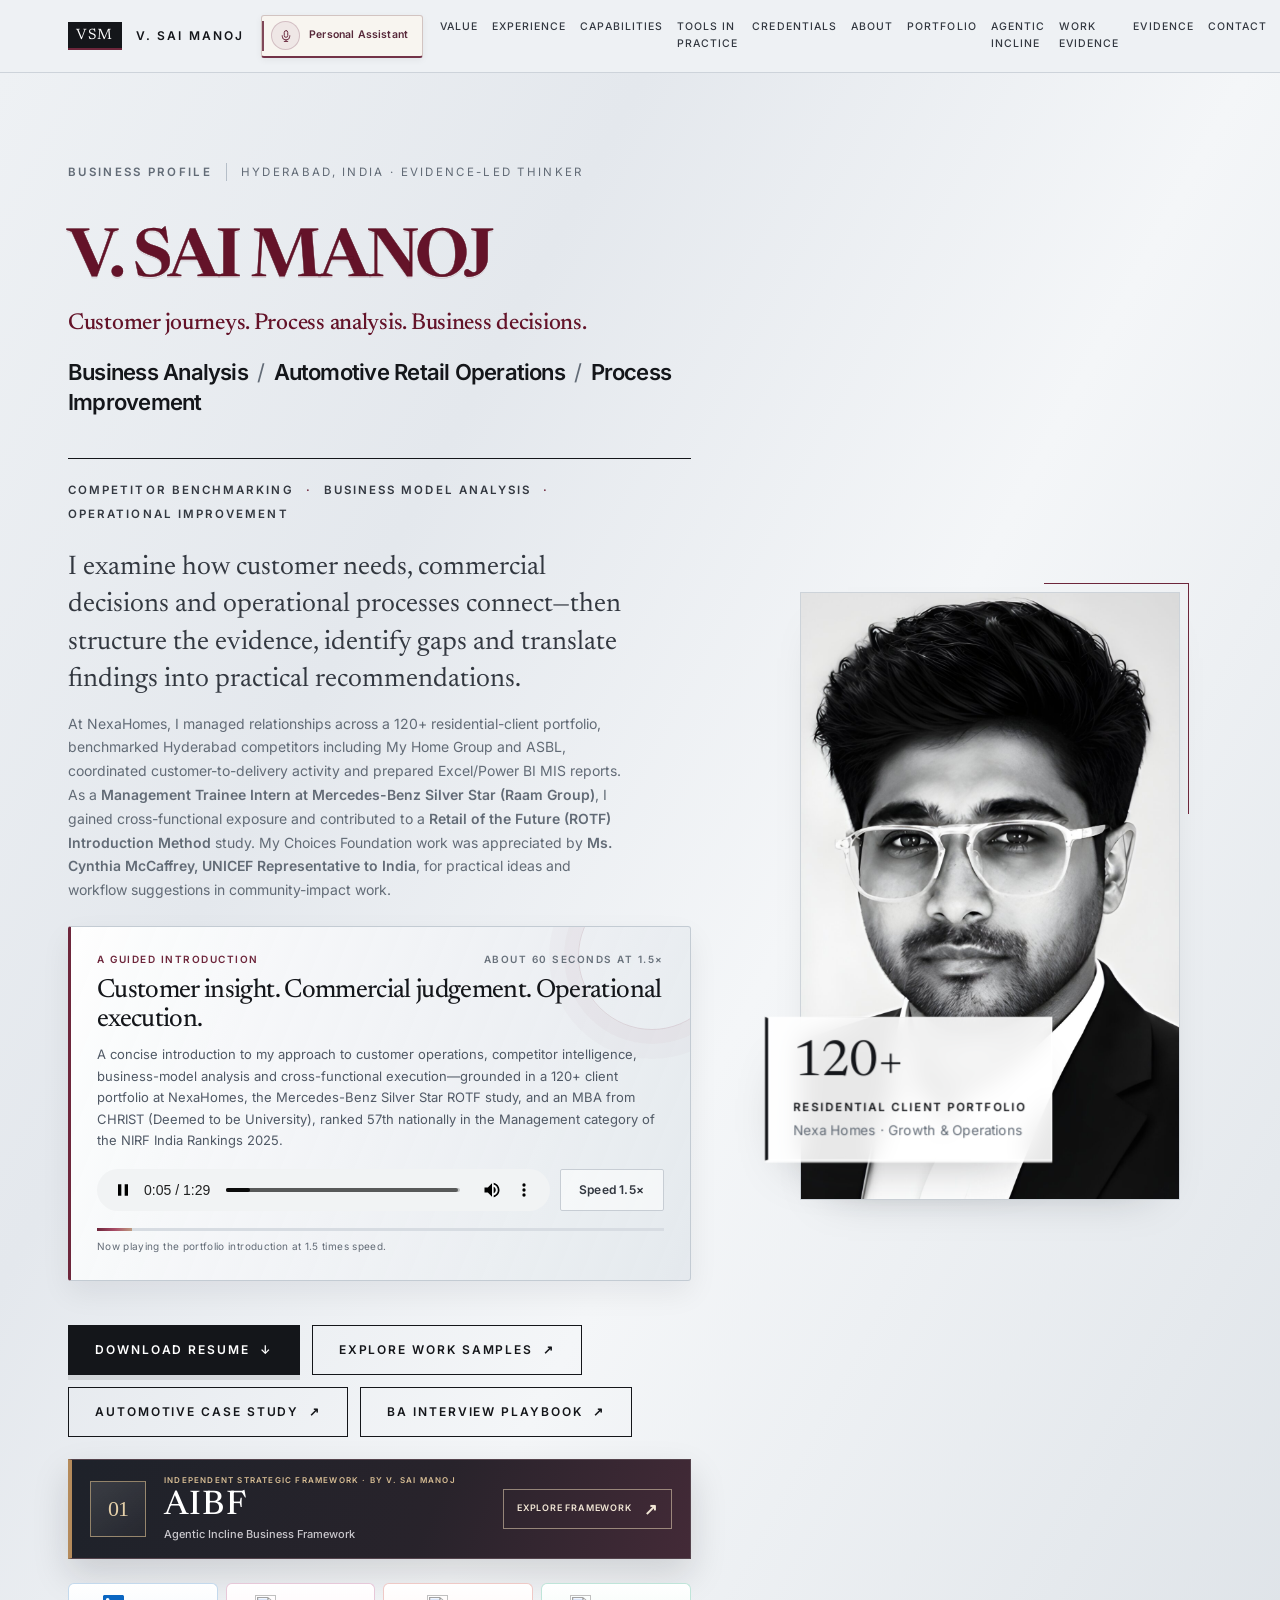
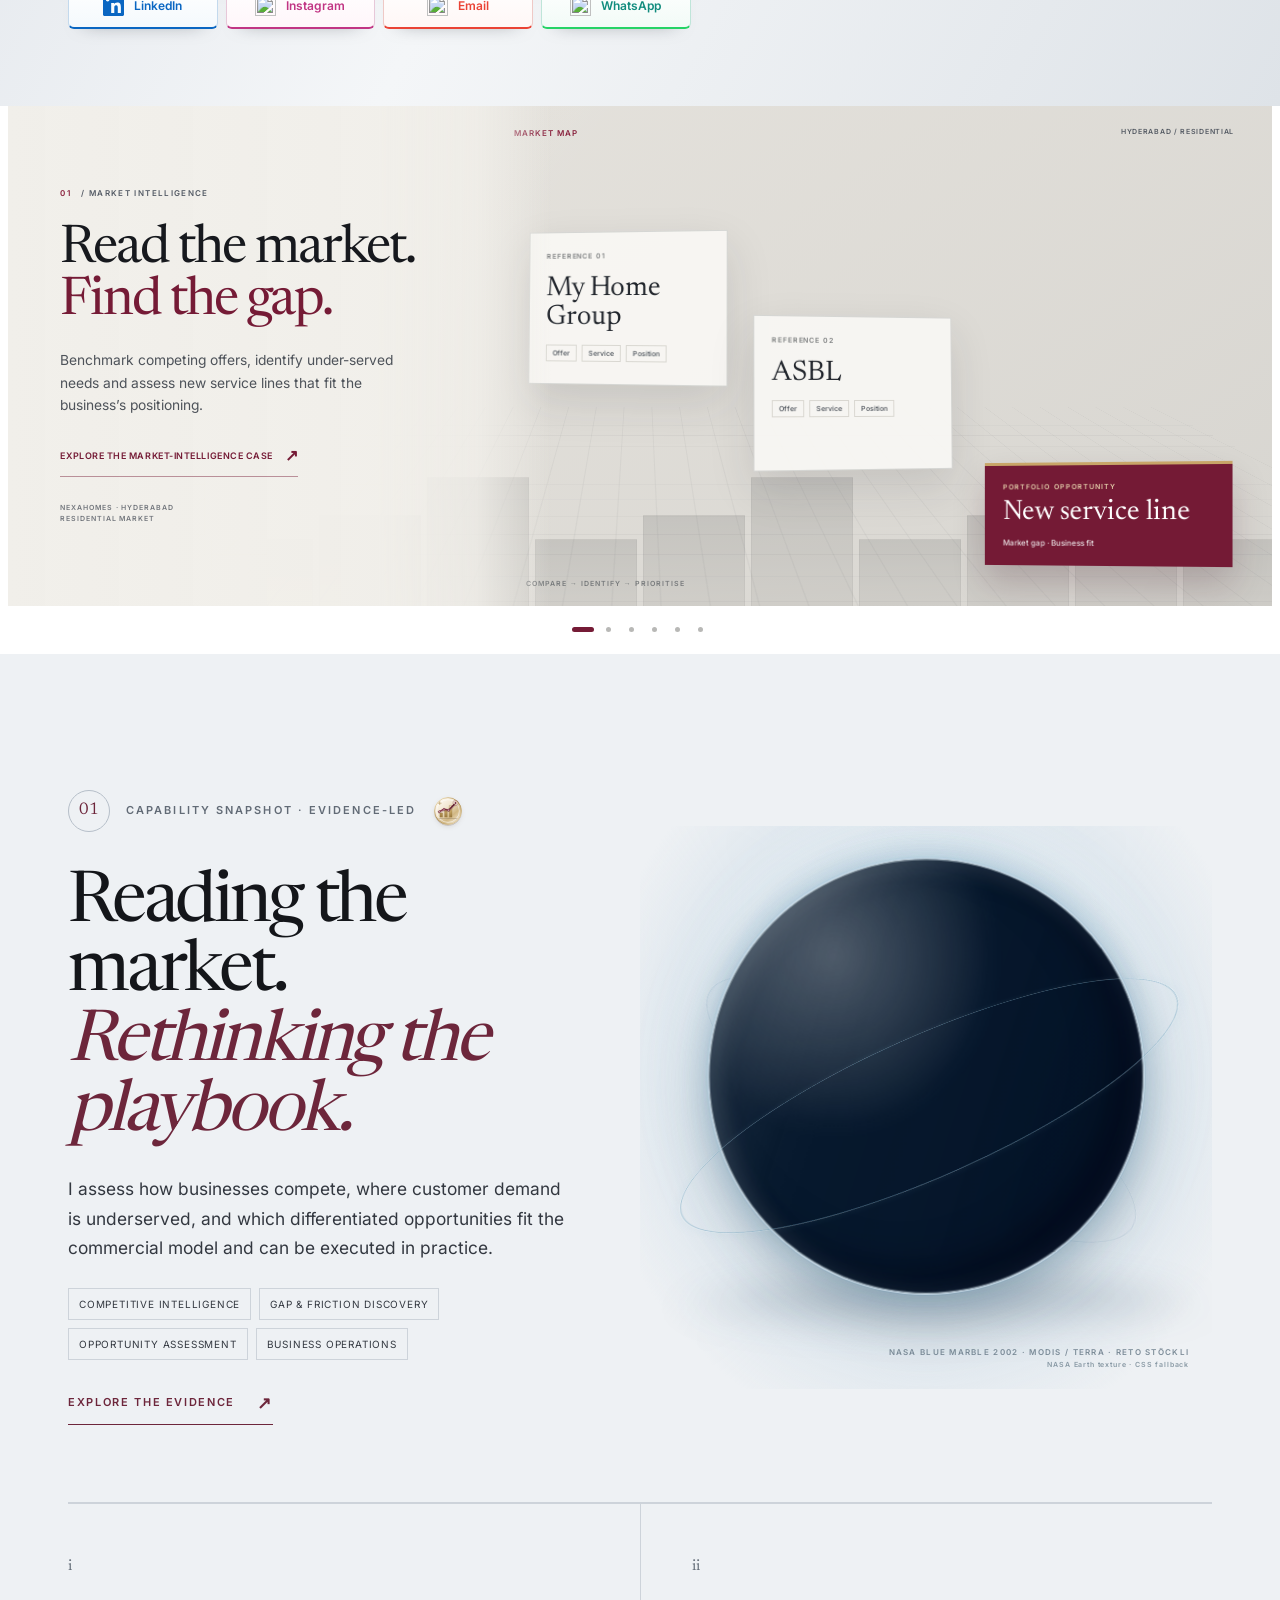
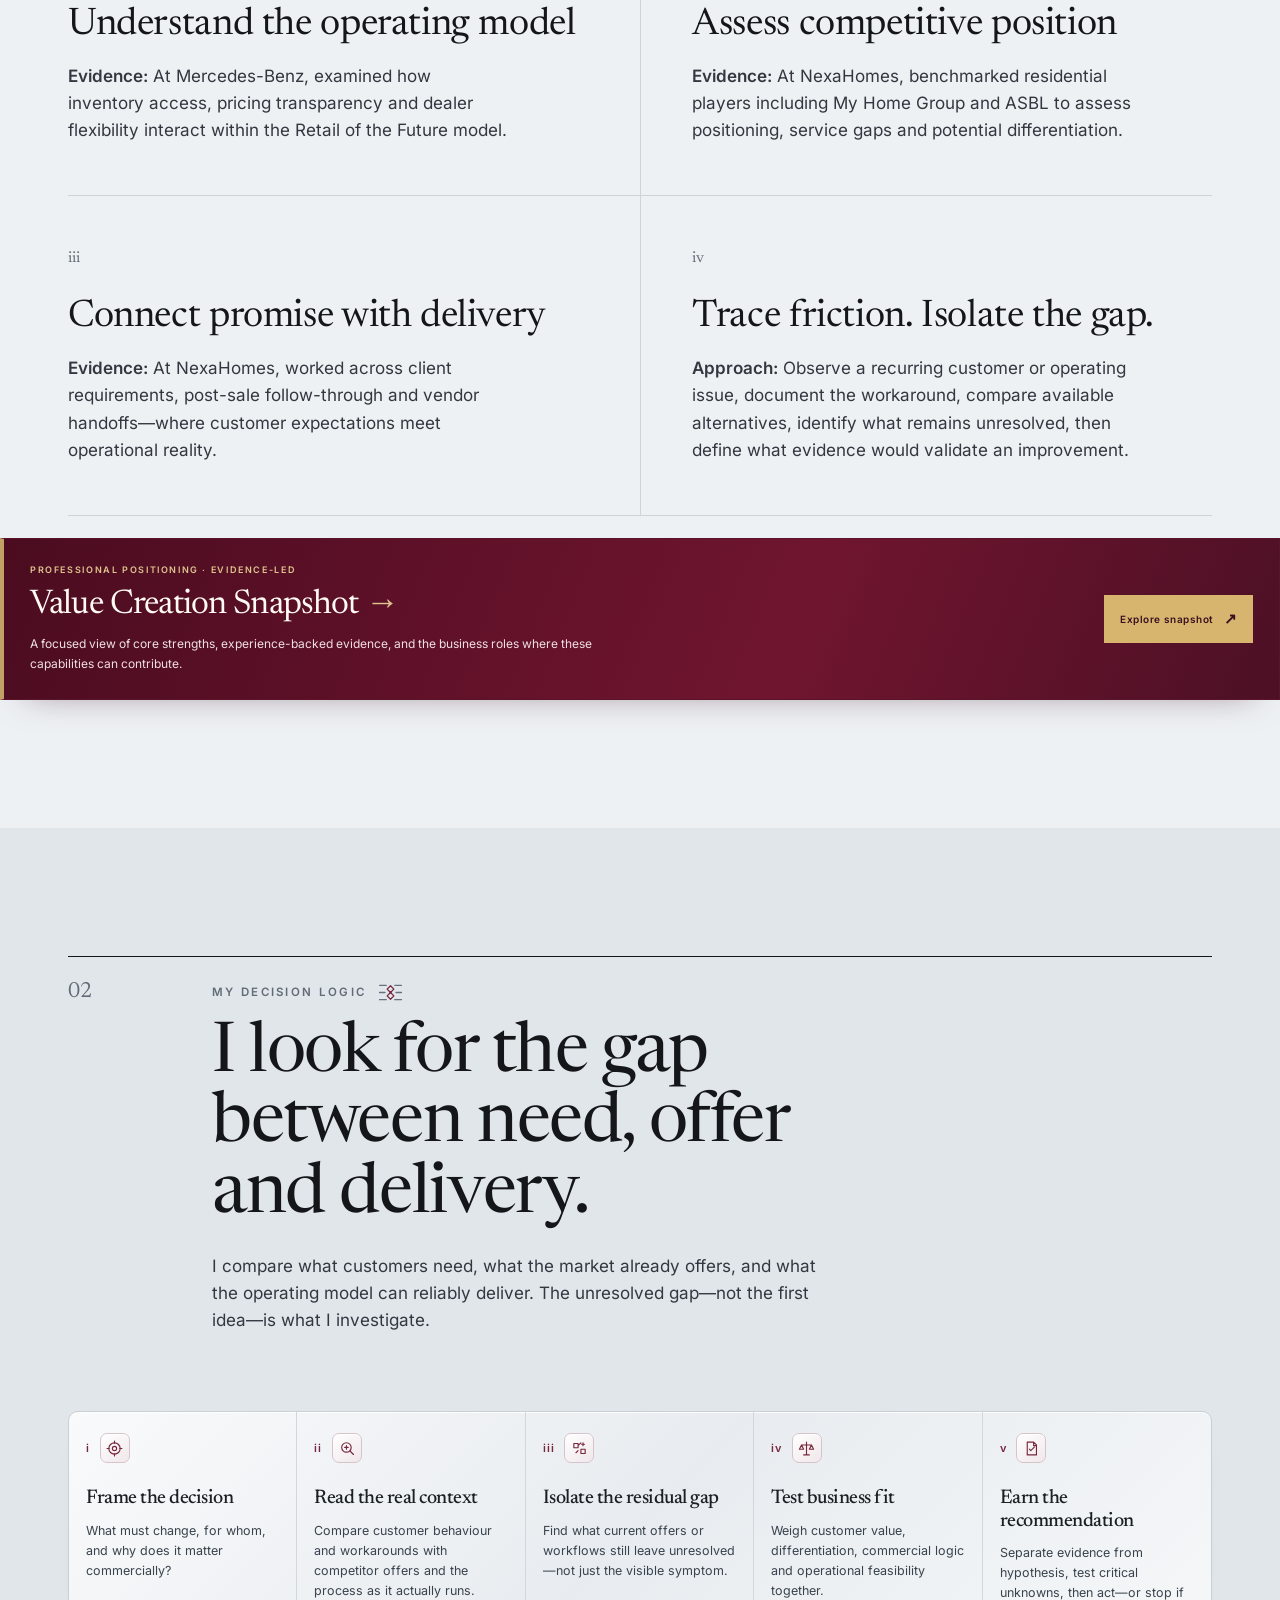
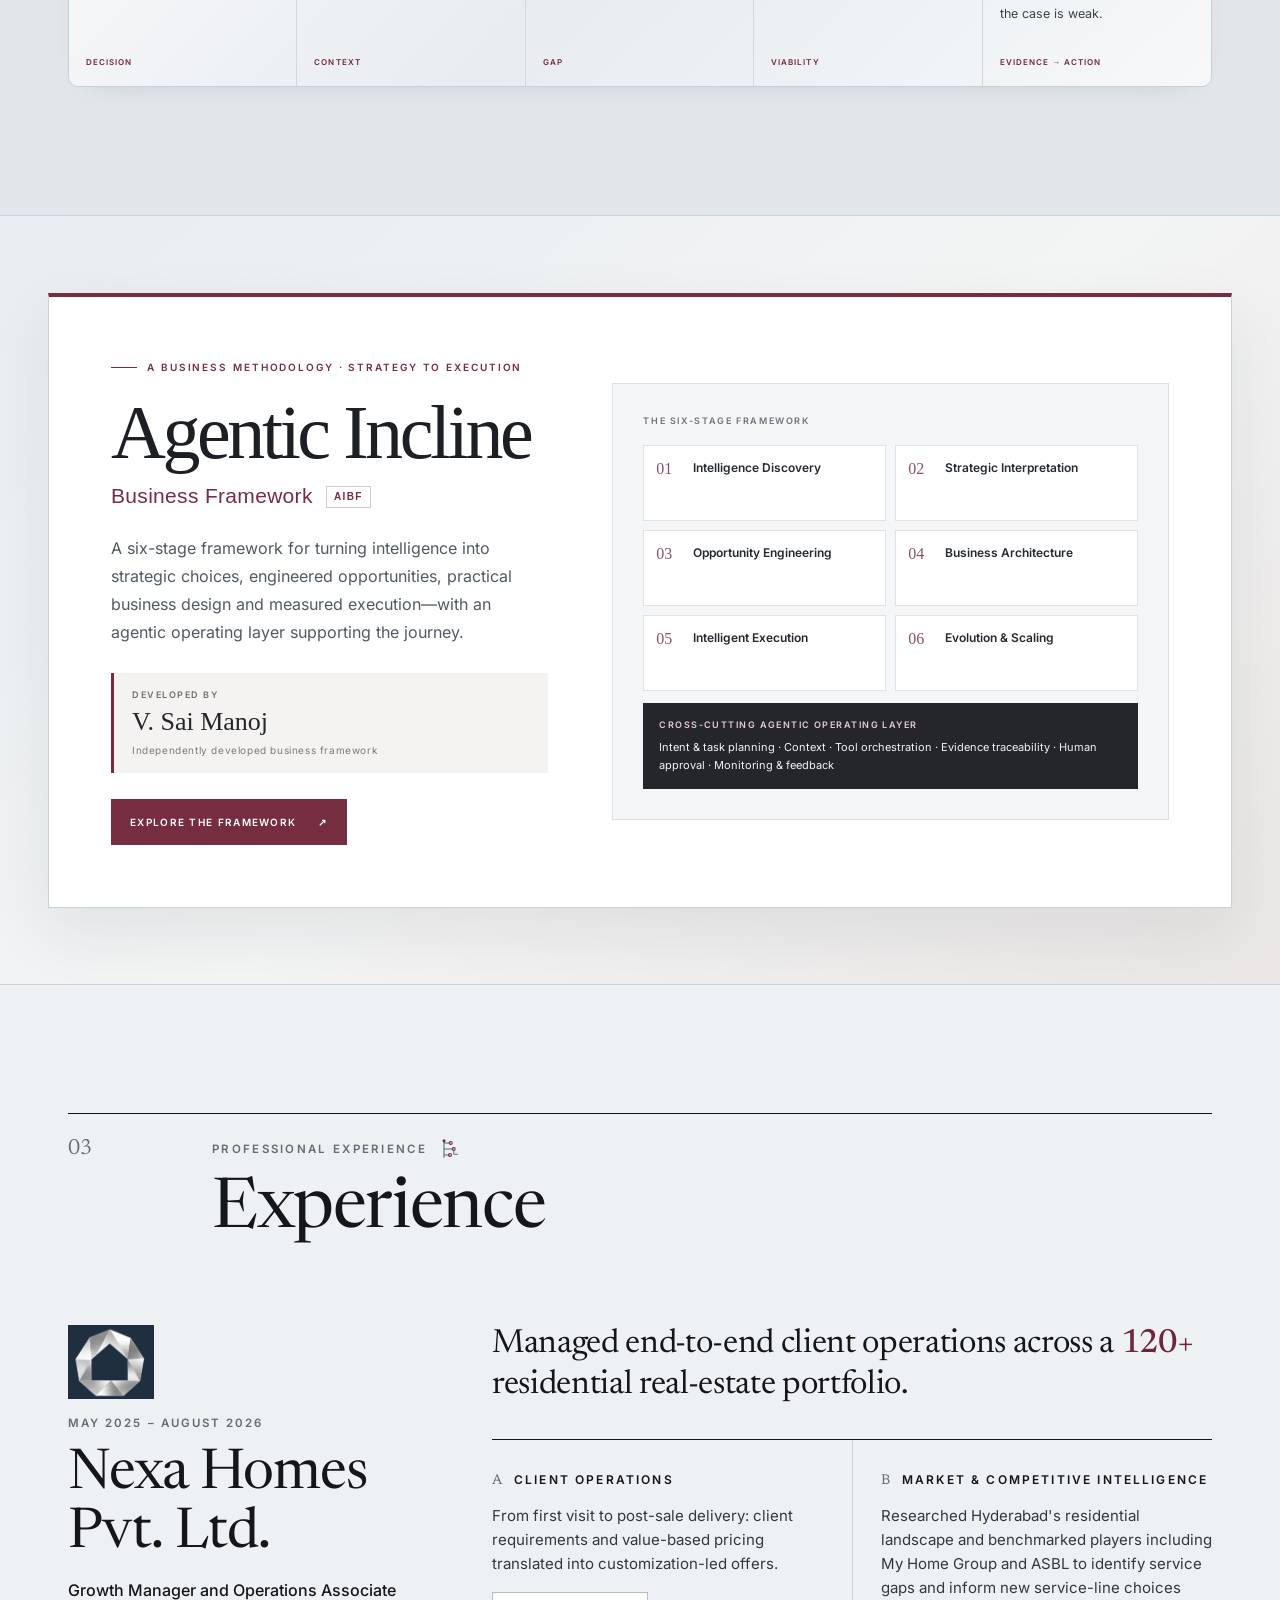
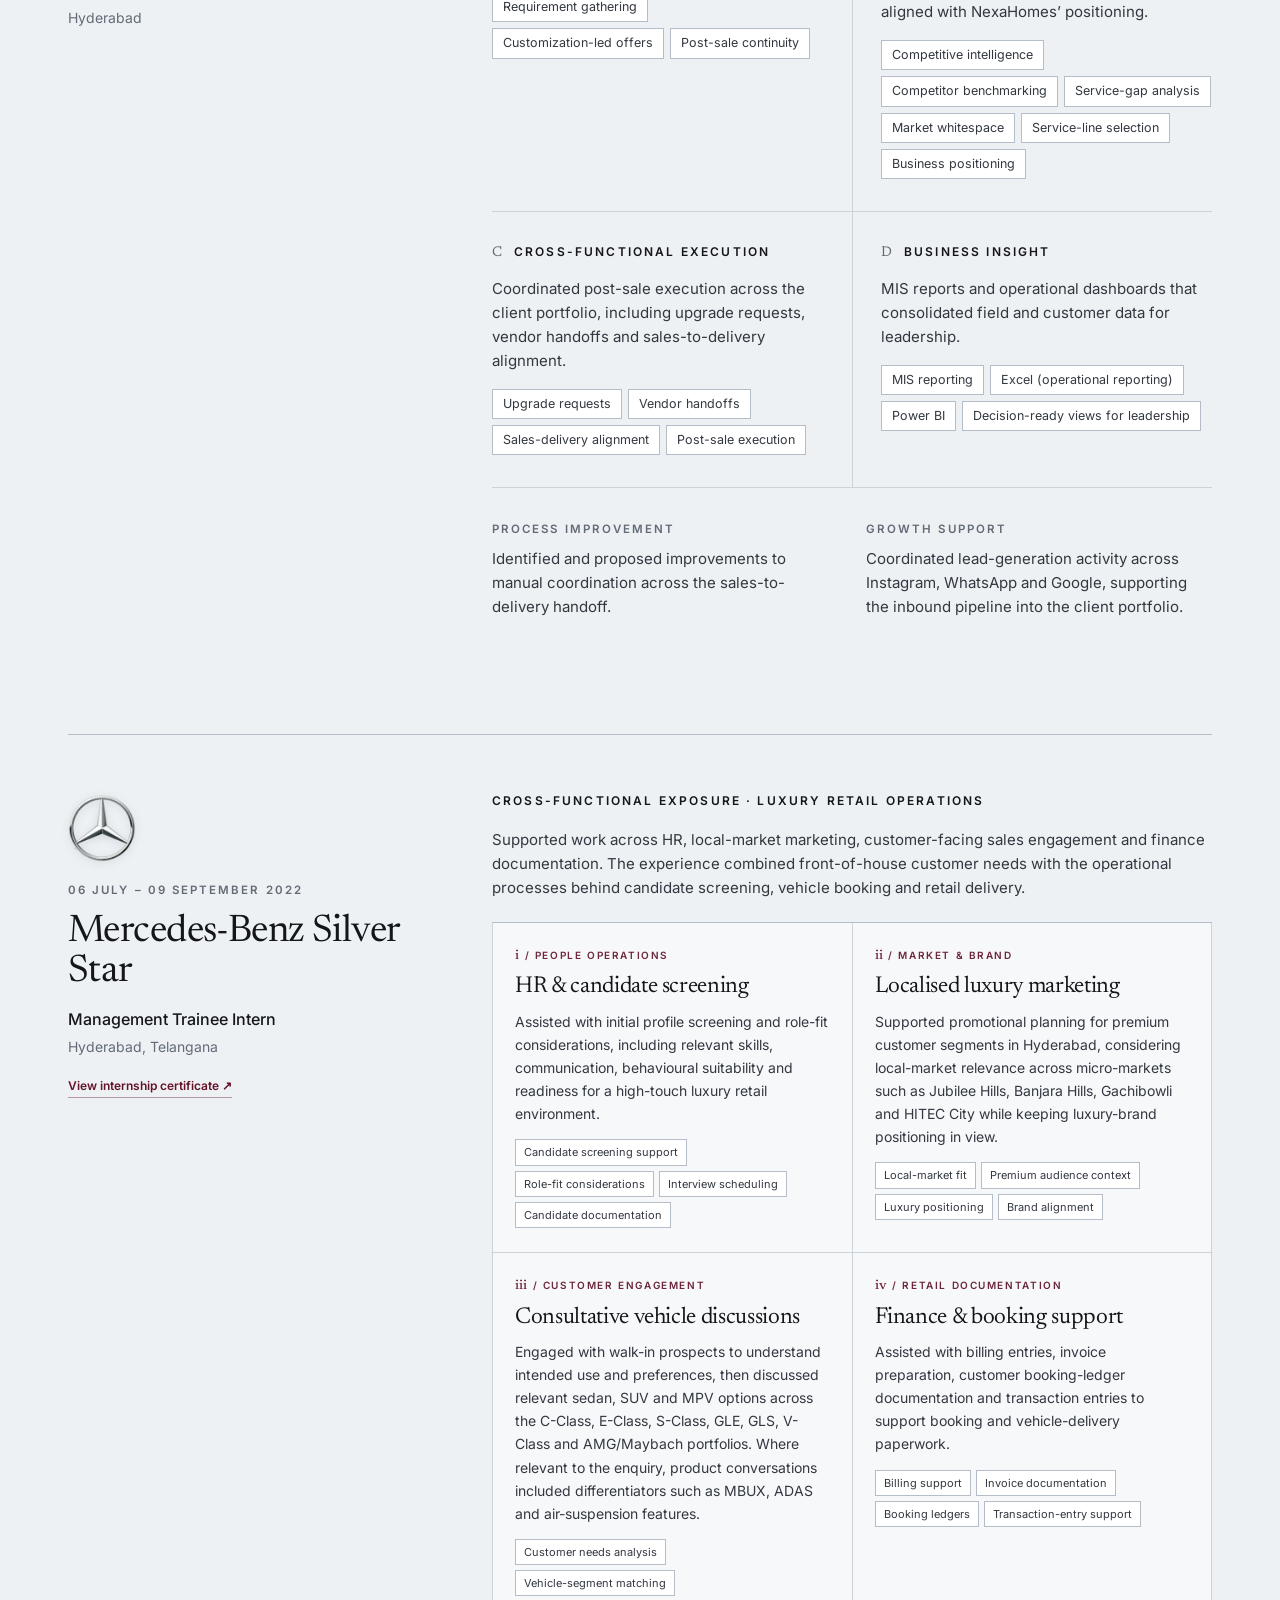
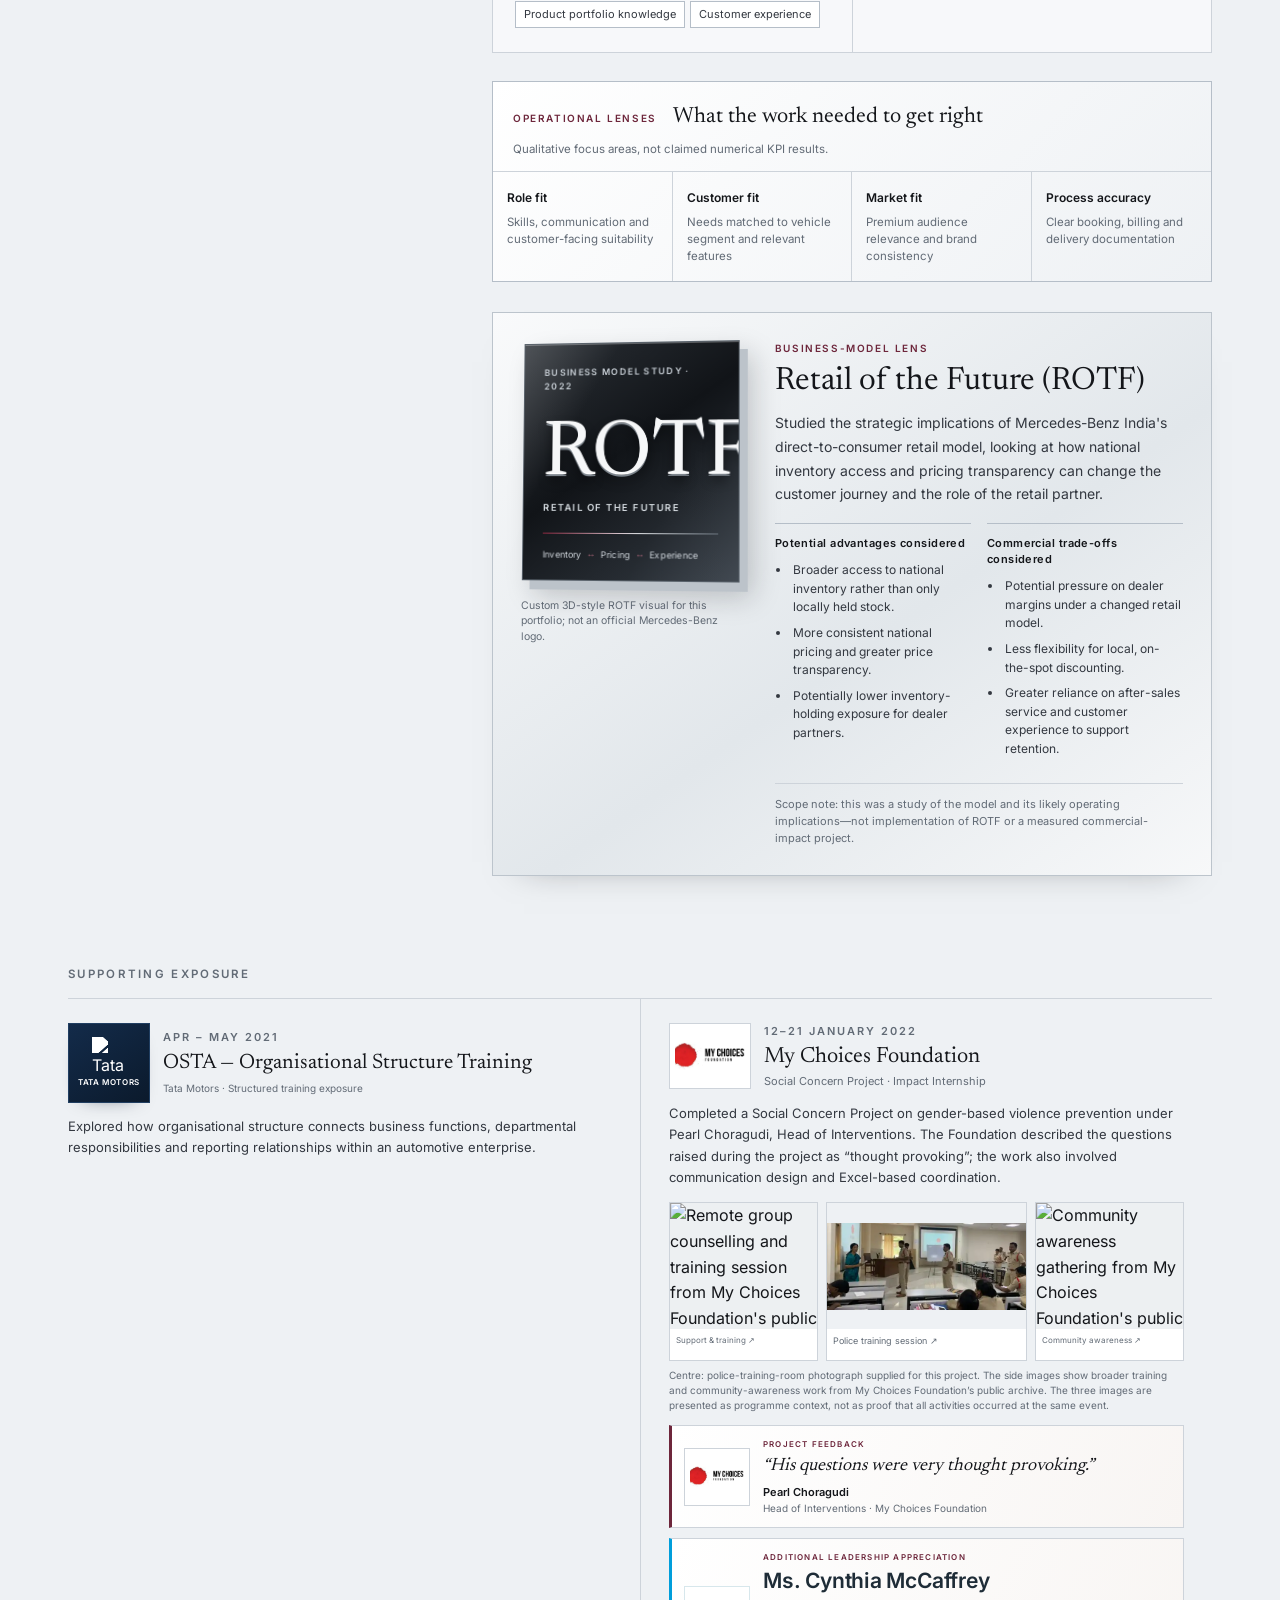
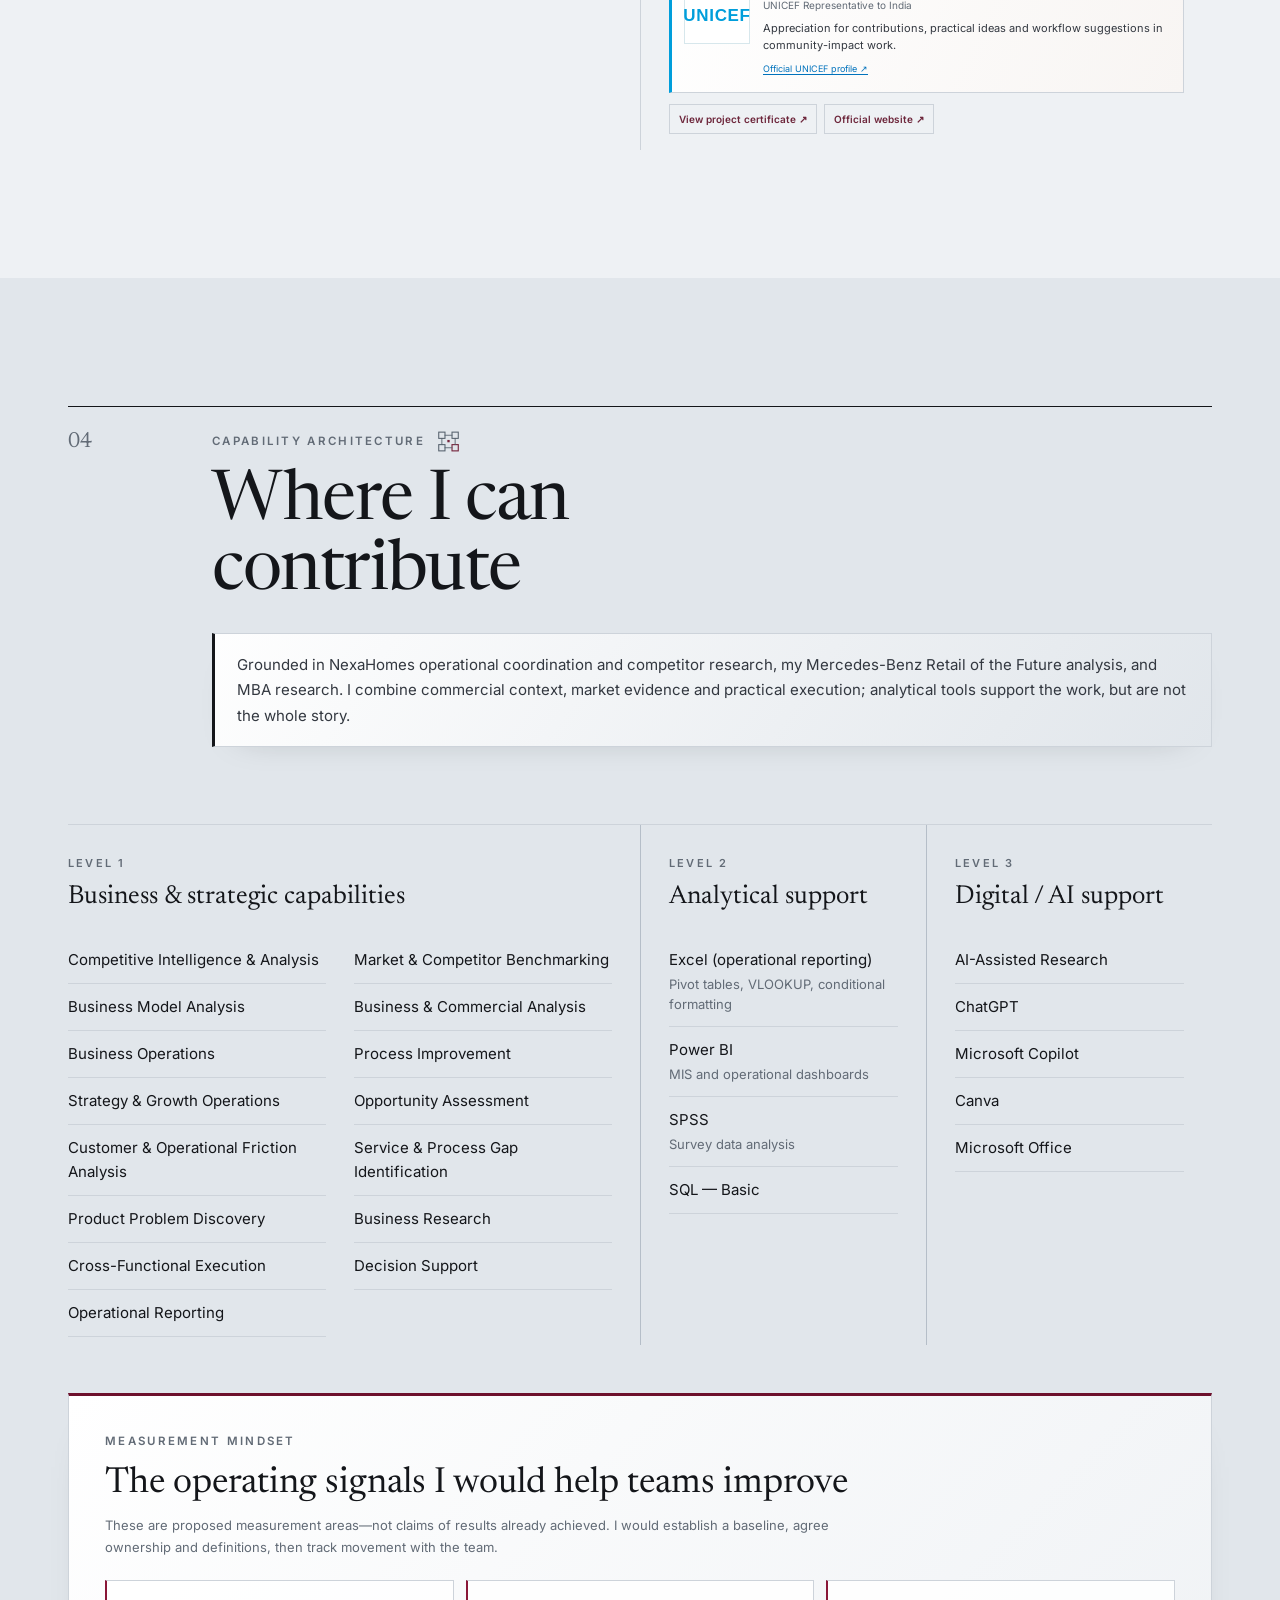
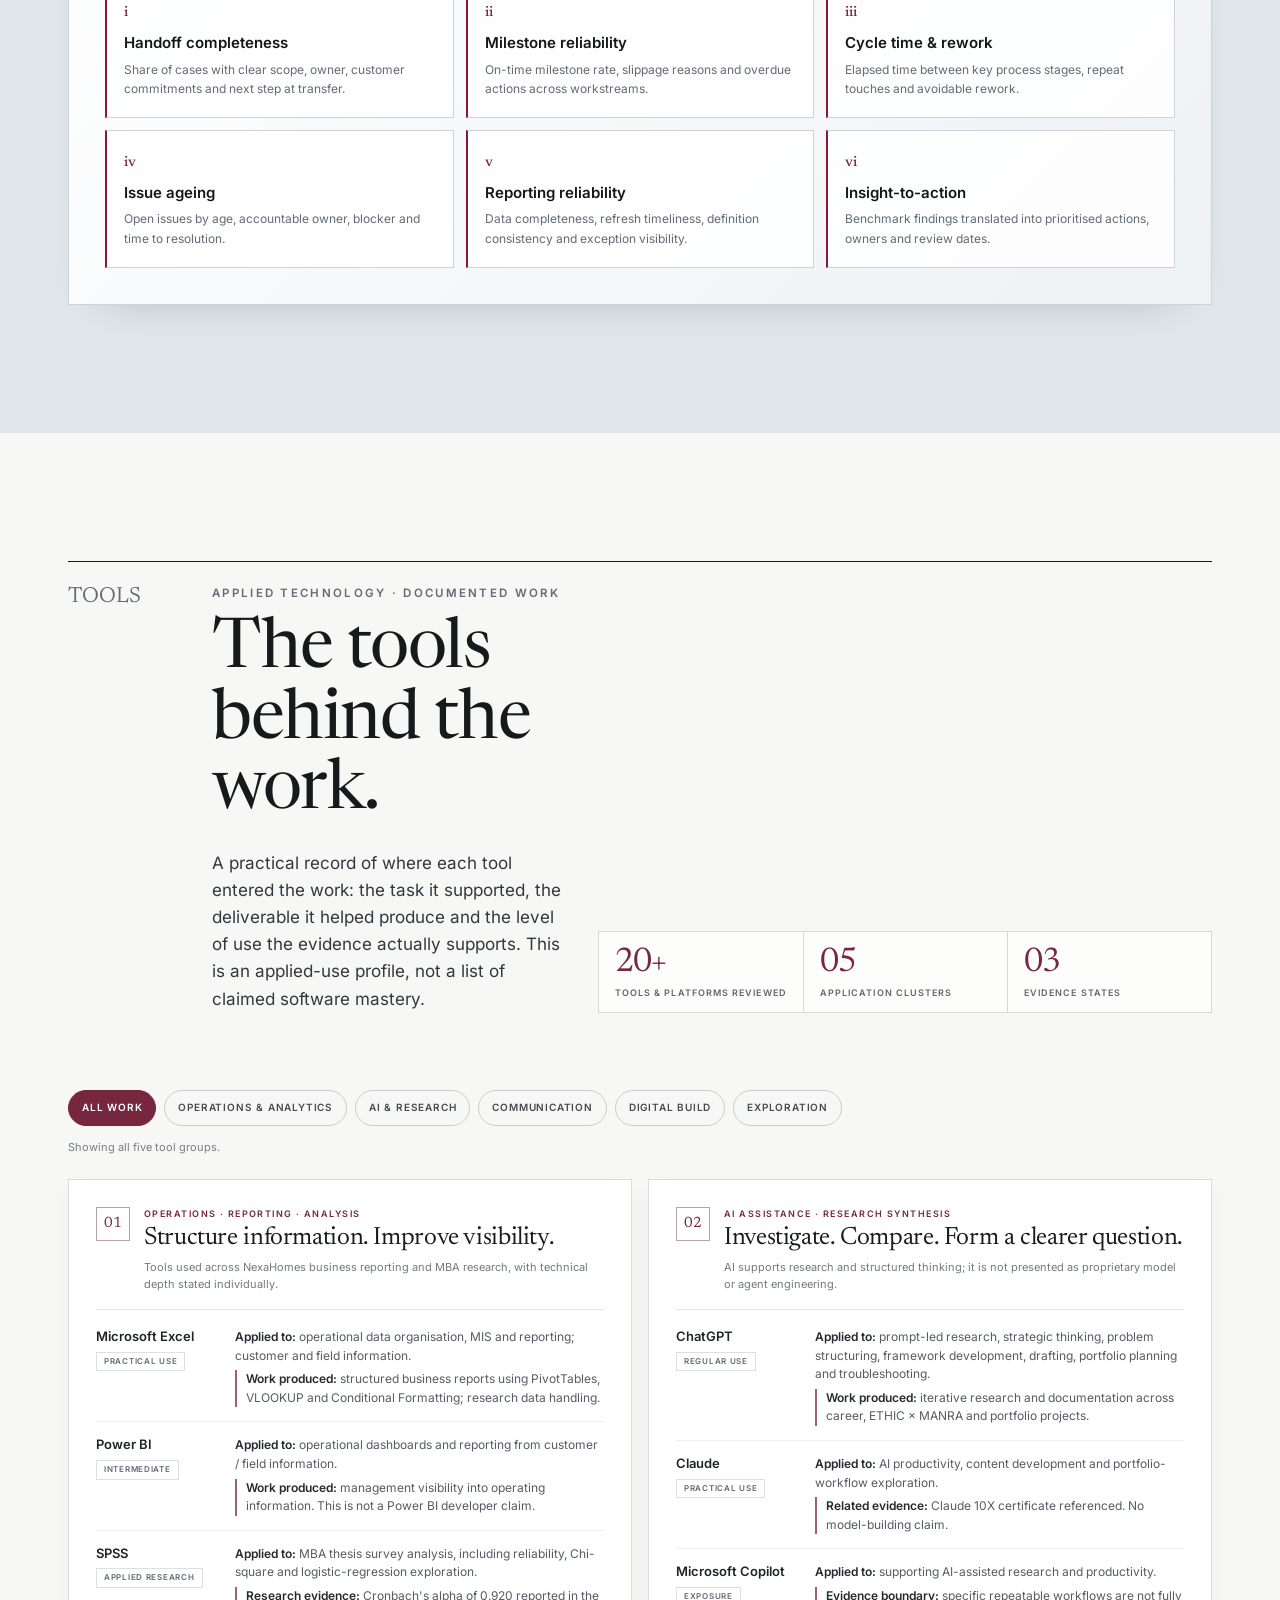
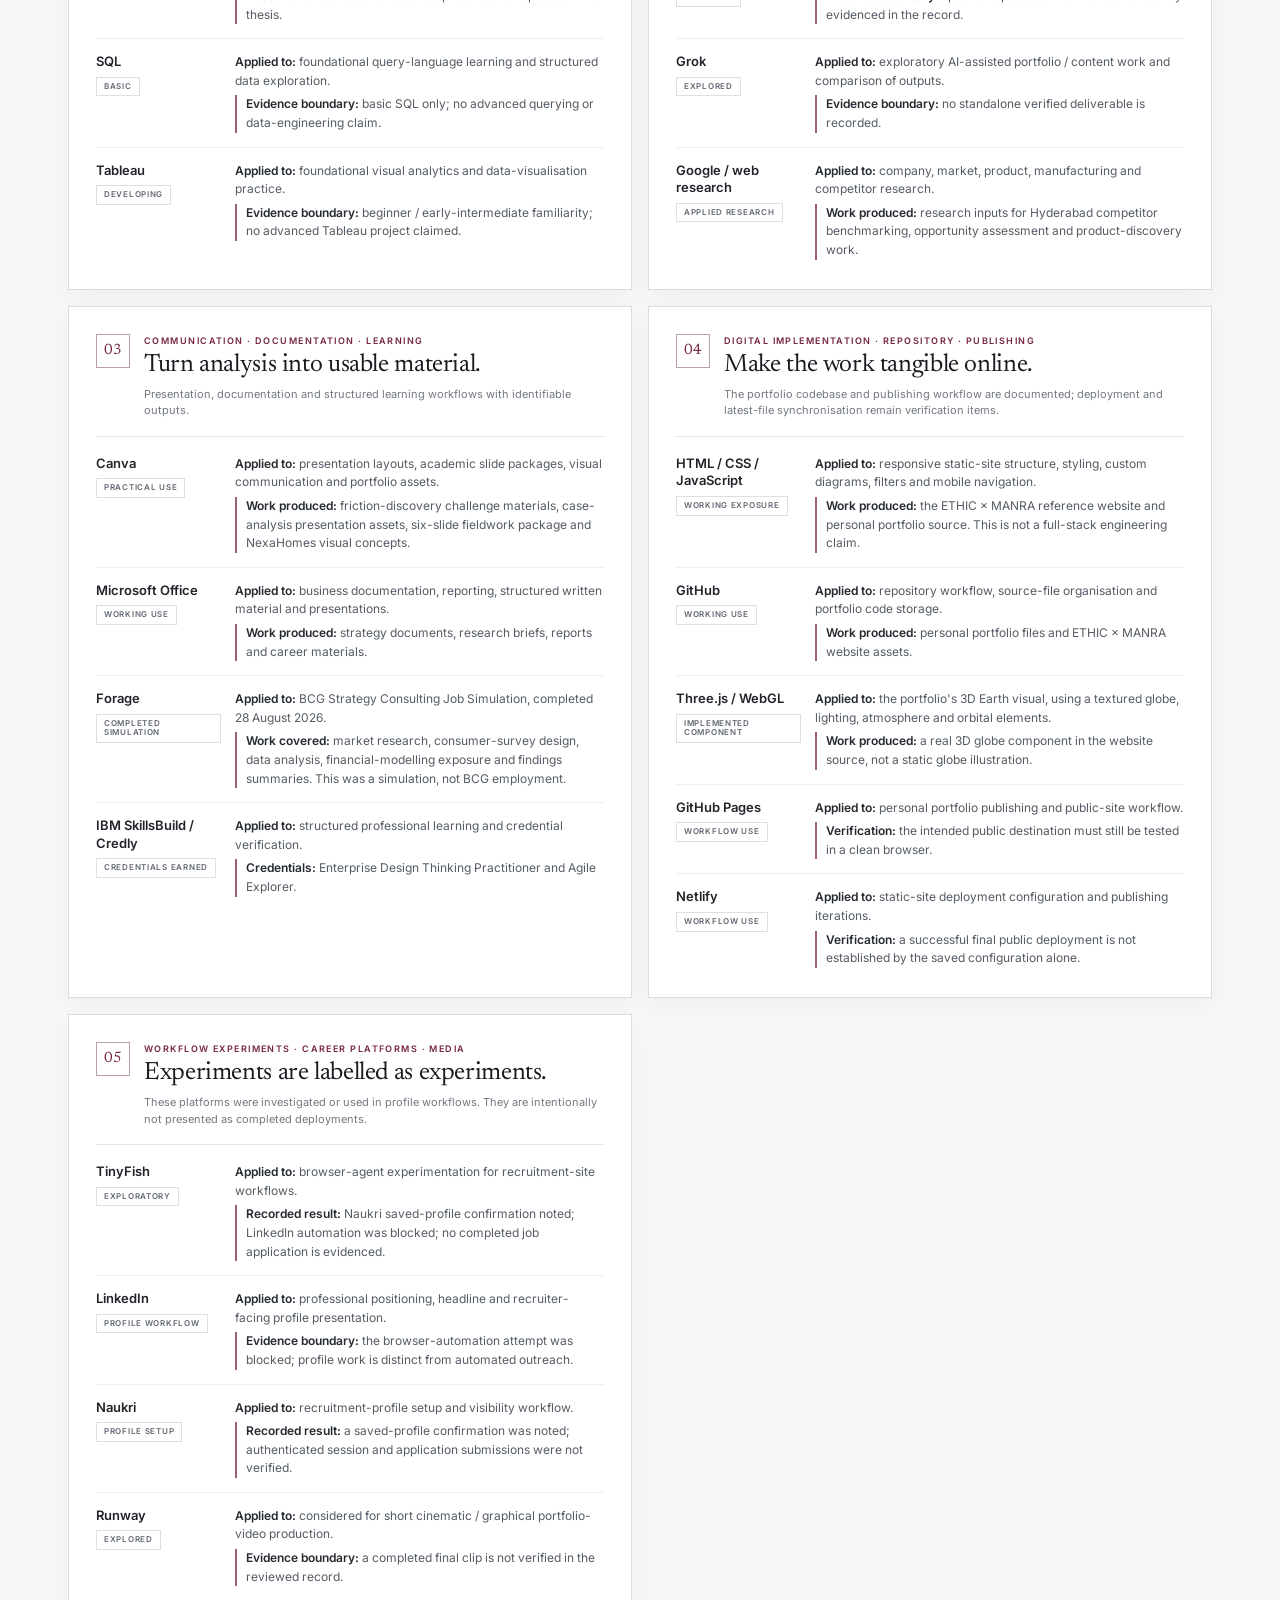
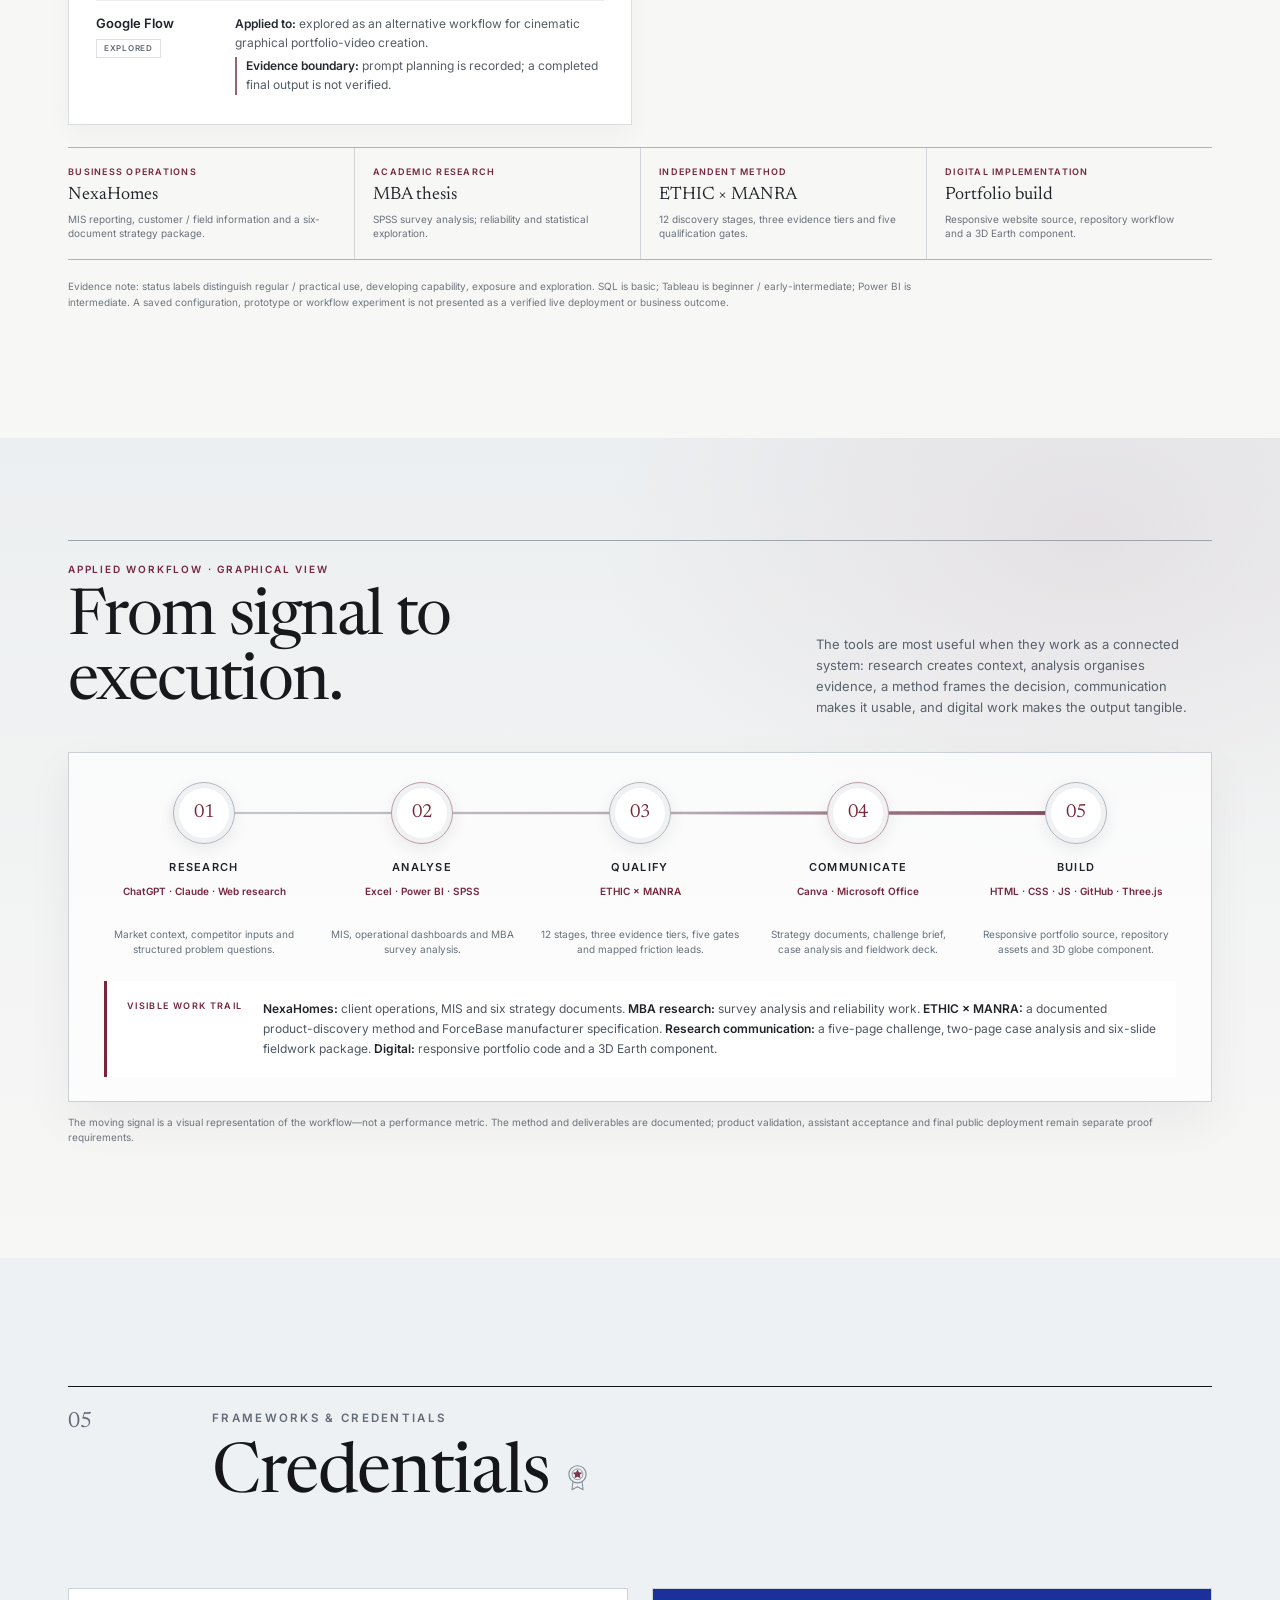
==== index.html @ 71692fcd "Add Tools in Practice and animated execution flow" ====
<!doctype html>
<html lang="en">
<head>
  <meta charset="utf-8">
<meta name="viewport" content="width=device-width, initial-scale=1">
  <meta http-equiv="Cache-Control" content="no-cache, no-store, must-revalidate">
  <title>V. Sai Manoj | Business Analyst | Automotive Retail Operations</title>
  <meta name="portfolio-social-assets" content="linkedin-local-20261106">
  <meta name="description" content="V. Sai Manoj — Business Analyst focused on automotive retail operations, customer journeys, process analysis, commercial intelligence and operational improvement. Experience includes NexaHomes client operations and a Mercedes-Benz Silver Star Retail of the Future study.">
  <meta name="author" content="V. Sai Manoj">
  <meta name="theme-color" content="#EEF1F4">
  <meta property="og:type" content="profile">
  <meta property="og:title" content="V. Sai Manoj | Business Analyst | Automotive Retail Operations">
  <meta property="og:description" content="Automotive retail business analysis, customer experience, process improvement and commercial intelligence. Hyderabad, India.">
  <meta property="og:image" content="/assets/img/portrait-640.jpg">
  <link rel="icon" href="data:image/svg+xml,%3Csvg xmlns='http://www.w3.org/2000/svg' viewBox='0 0 64 64'%3E%3Crect width='64' height='64' fill='%2314161A'/%3E%3Crect x='14' y='46' width='36' height='3' fill='%236D263B'/%3E%3Ctext x='32' y='38' font-family='Georgia,serif' font-size='24' fill='%23fff' text-anchor='middle'%3EVSM%3C/text%3E%3C/svg%3E">
  <link rel="preload" href="assets/fonts/newsreader-latin.woff2" as="font" type="font/woff2" crossorigin>
  <link rel="preload" href="assets/fonts/inter-latin.woff2" as="font" type="font/woff2" crossorigin>
  <link rel="stylesheet" href="/styles.css?v=20261109-aibf-minimal-02">
  <link rel="stylesheet" href="/manra-widget.css?v=20261102-03">
  <script type="application/ld+json">
  {
    "@context": "https://schema.org",
    "@type": "Person",
    "name": "V. Sai Manoj",
    "jobTitle": "Business Operations · Strategy & Operations",
    "email": "mailto:manojkikri73@gmail.com",
    "telephone": "+91 8897732299",
    "address": { "@type": "PostalAddress", "addressLocality": "Hyderabad", "addressCountry": "IN" },
    "sameAs": ["https://www.linkedin.com/in/vsaimomentum2028/"],
    "alumniOf": [
      { "@type": "CollegeOrUniversity", "name": "CHRIST (Deemed to be University)" },
      { "@type": "CollegeOrUniversity", "name": "St. Joseph's Degree and PG College, Kurnool" }
    ]
  }
  </script>
<style id="portfolio-inline-styles">
/* ==========================================================
   V. Sai Manoj — Executive profile
   Silver + black first. Burgundy is a restrained accent.
   ========================================================== */

@font-face {
  font-family: "Newsreader";
  src: url("/assets/fonts/newsreader-latin.woff2") format("woff2");
  font-weight: 300 600;
  font-style: normal;
  font-display: swap;
}
@font-face {
  font-family: "Inter";
  src: url("/assets/fonts/inter-latin.woff2") format("woff2");
  font-weight: 400 600;
  font-style: normal;
  font-display: swap;
}

:root {
  --white: #EEF1F4;
  --paper: #E1E6EB;
  --ink: #14161A;
  --charcoal: #333840;
  --muted: #626B76;
  --rule: #CDD3DA;
  --rule-strong: #B5BEC8;
  --burgundy: #6D263B;
  --burgundy-soft: #85616B;

  --serif: "Newsreader", "Iowan Old Style", "Palatino Linotype", Georgia, serif;
  --sans: "Inter", -apple-system, BlinkMacSystemFont, "Segoe UI", Roboto, "Helvetica Neue", Arial, sans-serif;

  --wrap: 1240px;
  --gutter: clamp(20px, 4vw, 48px);
  --header-h: 72px;
  --ease: cubic-bezier(.2, .7, .2, 1);
}

*, *::before, *::after { box-sizing: border-box; }
html { scroll-behavior: smooth; scroll-padding-top: calc(var(--header-h) + 8px); -webkit-text-size-adjust: 100%; }
body {
  margin: 0;
  background: var(--white);
  color: var(--ink);
  font-family: var(--sans);
  font-size: 16px;
  line-height: 1.6;
  -webkit-font-smoothing: antialiased;
  text-rendering: optimizeLegibility;
  overflow-x: clip;
}
img { display: block; max-width: 100%; height: auto; }
a { color: inherit; text-decoration: none; }
h1, h2, h3, h4, p, ul, ol, dl, dd, figure { margin: 0; }
ul, ol { padding: 0; list-style: none; }
::selection { background: var(--burgundy); color: #fff; }
:focus-visible { outline: 2px solid var(--burgundy); outline-offset: 3px; }

.wrap { width: 100%; max-width: var(--wrap); margin: 0 auto; padding: 0 var(--gutter); }
.sr-only { position: absolute; width: 1px; height: 1px; overflow: hidden; clip: rect(0 0 0 0); white-space: nowrap; }
.skip { position: absolute; left: 12px; top: -60px; z-index: 100; background: var(--ink); color: #fff; padding: 10px 14px; font-size: 13px; }
.skip:focus { top: 12px; }

/* ---------- Header ---------- */
.site-header {
  position: sticky; top: 0; z-index: 50;
  background: rgba(238, 241, 244, .96);
  backdrop-filter: saturate(1.4) blur(12px);
  -webkit-backdrop-filter: saturate(1.4) blur(12px);
  border-bottom: 1px solid var(--rule);
}
.header-inner { display: flex; align-items: center; justify-content: space-between; height: var(--header-h); gap: 24px; }
.brand { display: flex; align-items: center; gap: 14px; flex-shrink: 0; }
.brand-mark {
  font-family: var(--serif); font-size: 15px; letter-spacing: .08em;
  color: #fff; background: var(--ink); padding: 6px 8px 5px; line-height: 1;
  border-bottom: 2px solid var(--burgundy);
}
.brand-name { font-size: 12px; font-weight: 600; letter-spacing: .18em; text-transform: uppercase; }

.nav { display: flex; align-items: center; gap: 28px; }
.nav ul { display: flex; gap: 26px; }
.nav ul a {
  position: relative; display: block; padding: 6px 0;
  font-size: 11.5px; font-weight: 500; letter-spacing: .16em; text-transform: uppercase; color: var(--charcoal);
  transition: color .25s var(--ease);
}
.nav ul a::after {
  content: ""; position: absolute; left: 0; right: 0; bottom: -1px; height: 1.5px;
  background: var(--burgundy); transform: scaleX(0); transform-origin: left; transition: transform .35s var(--ease);
}
.nav ul a:hover { color: var(--ink); }
.nav ul a:hover::after, .nav ul a.is-active::after { transform: scaleX(1); }
.nav ul a.is-active { color: var(--ink); }
.nav-resume {
  font-size: 11.5px; font-weight: 600; letter-spacing: .16em; text-transform: uppercase;
  padding: 10px 16px; border: 1px solid var(--ink); color: var(--ink);
  transition: background .25s var(--ease), color .25s var(--ease), border-color .25s var(--ease);
}
.nav-resume:hover { background: var(--burgundy); border-color: var(--burgundy); color: #fff; }

.nav-toggle { display: none; background: none; border: 0; width: 44px; height: 44px; padding: 0; cursor: pointer; position: relative; }
.nav-toggle .bar { position: absolute; left: 11px; right: 11px; height: 1.5px; background: var(--ink); transition: transform .3s var(--ease); }
.nav-toggle .bar:nth-of-type(1) { top: 18px; }
.nav-toggle .bar:nth-of-type(2) { top: 25px; }
.nav-toggle[aria-expanded="true"] .bar:nth-of-type(1) { transform: translateY(3.5px) rotate(45deg); }
.nav-toggle[aria-expanded="true"] .bar:nth-of-type(2) { transform: translateY(-3.5px) rotate(-45deg); }

.progress { position: absolute; left: 0; right: 0; bottom: -1px; height: 1.5px; }
.progress span { display: block; height: 100%; width: 100%; background: var(--burgundy); transform: scaleX(0); transform-origin: left; }

/* ---------- Buttons ---------- */
.btn {
  display: inline-flex; align-items: center; justify-content: center; gap: 10px;
  min-height: 50px; padding: 0 26px;
  font-size: 12px; font-weight: 600; letter-spacing: .16em; text-transform: uppercase;
  border: 1px solid var(--ink);
  transition: background .25s var(--ease), color .25s var(--ease), border-color .25s var(--ease), transform .25s var(--ease);
}
.btn-primary { background: var(--ink); color: #fff; }
.btn-primary:hover { background: var(--burgundy); border-color: var(--burgundy); }
.btn-ghost { background: transparent; color: var(--ink); }
.btn-ghost:hover { border-color: var(--burgundy); color: var(--burgundy); }
.btn-accent { background: var(--burgundy); border-color: var(--burgundy); color: #fff; }
.btn-accent:hover { background: var(--ink); border-color: var(--ink); }
.btn:active { transform: translateY(1px); }

/* ---------- Hero ---------- */
.hero { padding: clamp(40px, 7vw, 96px) 0 clamp(48px, 6vw, 80px); }
.hero-grid { display: grid; grid-template-columns: minmax(0, 7fr) minmax(0, 5fr); gap: clamp(32px, 6vw, 96px); align-items: center; }

.eyebrow { display: flex; align-items: center; gap: 14px; font-size: 11.5px; letter-spacing: .2em; text-transform: uppercase; color: var(--muted); margin-bottom: clamp(28px, 4vw, 44px); }
.eyebrow-num { color: var(--muted); font-weight: 600; padding-right: 14px; border-right: 1px solid var(--rule-strong); }

.hero-name {
  font-family: var(--serif); font-weight: 400;
  font-size: clamp(48px, 7.4vw, 104px); line-height: .92; letter-spacing: -.025em;
  text-transform: uppercase;
}
.hero-name .line { display: block; }
.hero-name .line + .line { padding-left: .02em; }

.disciplines {
  display: flex; flex-wrap: wrap; align-items: center; gap: 6px 12px;
  margin-top: clamp(28px, 3.5vw, 40px); padding-top: 22px; border-top: 1px solid var(--ink);
  font-size: 11.5px; font-weight: 600; letter-spacing: .18em; text-transform: uppercase; color: var(--charcoal);
  max-width: 640px;
}
.disciplines i { font-style: normal; color: var(--burgundy); }

.hero-statement {
  margin-top: 26px; max-width: 560px;
  font-family: var(--serif); font-size: clamp(21px, 2.1vw, 27px); line-height: 1.38; color: var(--charcoal); font-weight: 400;
}

.hero-actions { display: flex; flex-wrap: wrap; gap: 12px; margin-top: clamp(32px, 4vw, 44px); }
.hero-links { display: flex; flex-wrap: wrap; gap: 8px 28px; margin-top: 22px; }
.hero-links a {
  font-size: 11.5px; font-weight: 600; letter-spacing: .16em; text-transform: uppercase; color: var(--charcoal);
  padding: 4px 0; border-bottom: 1px solid var(--rule-strong); transition: color .25s, border-color .25s;
}
.hero-links a:hover { color: var(--burgundy); border-color: var(--burgundy); }

/* portrait */
.hero-portrait { position: relative; perspective: 1200px; }
.portrait-frame {
  position: relative; overflow: hidden; aspect-ratio: 4 / 5; background: var(--paper);
  transform-style: preserve-3d; transition: transform .6s var(--ease);
}
.portrait-frame img {
  width: 100%; height: 118%; object-fit: cover; object-position: 50% 18%;
  transform: translate3d(0, var(--py, -6%), 0) scale(1.02);
  will-change: transform;
}
.portrait-rule {
  position: absolute; top: -14px; right: -14px; width: 38%; height: 38%;
  border-top: 1.5px solid var(--burgundy); border-right: 1.5px solid var(--burgundy);
  pointer-events: none;
}
.proof-card {
  position: absolute; left: clamp(-40px, -3vw, -16px); bottom: clamp(24px, 4vw, 48px);
  display: grid; gap: 2px; min-width: 210px;
  background: #fff; padding: 20px 24px 18px;
  border-left: 3px solid var(--ink);
  box-shadow: 0 1px 0 var(--rule), 0 24px 48px -28px rgba(13, 13, 13, .35);
  transform: translateZ(40px);
}
.proof-figure { font-family: var(--serif); font-size: 48px; line-height: 1; color: var(--ink); letter-spacing: -.02em; }
.proof-label { margin-top: 8px; font-size: 11px; font-weight: 600; letter-spacing: .16em; text-transform: uppercase; color: var(--ink); }
.proof-source { font-size: 13px; color: var(--muted); }

/* ---------- Proof strip ---------- */
.proof { border-top: 1px solid var(--ink); border-bottom: 1px solid var(--rule); }
.proof-strip { display: grid; grid-template-columns: repeat(6, minmax(0, 1fr)); }
.proof-strip li {
  display: grid; align-content: start; gap: 10px;
  padding: 28px 20px 30px; border-left: 1px solid var(--rule);
  transition: background .3s var(--ease);
}
.proof-strip li:first-child { border-left: 0; padding-left: 0; }
.proof-strip li:hover { background: var(--paper); }
.ps-head { font-size: 11.5px; font-weight: 600; letter-spacing: .16em; text-transform: uppercase; color: var(--ink); line-height: 1.35; }
.ps-metric { font-family: var(--serif); font-size: 40px; letter-spacing: -.02em; line-height: 1; font-weight: 400; color: var(--ink); text-transform: none; }
.ps-body { font-size: 14px; line-height: 1.5; color: var(--charcoal); }

/* ---------- Sections ---------- */
.section { padding: clamp(72px, 10vw, 140px) 0; }
.section-tint { background: var(--paper); }
.section-dark { background: var(--paper); color: var(--ink); }

.section-head {
  display: grid; grid-template-columns: 120px minmax(0, 1fr); gap: 24px;
  padding-top: 22px; border-top: 1px solid currentColor;
  margin-bottom: clamp(48px, 6vw, 80px);
}
.section-num { font-family: var(--serif); font-size: 22px; color: var(--muted); line-height: 1.2; }
.section-dark .section-num { color: var(--muted); }
.section-kicker { font-size: 11.5px; font-weight: 600; letter-spacing: .2em; text-transform: uppercase; color: var(--muted); margin-bottom: 14px; }
.section-dark .section-kicker { color: var(--muted); }
.section-title {
  font-family: var(--serif); font-weight: 400;
  font-size: clamp(38px, 5.4vw, 72px); line-height: 1.02; letter-spacing: -.02em; max-width: 16ch;
}
.section-lede { margin-top: 22px; max-width: 620px; font-size: 17px; color: var(--charcoal); }
.section-dark .section-lede { color: var(--charcoal); }

/* ---------- 01 Value ---------- */
.value-grid { display: grid; grid-template-columns: repeat(2, minmax(0, 1fr)); border-top: 1px solid var(--rule); }
.value-block {
  position: relative; padding: clamp(32px, 4vw, 52px) clamp(0px, 3vw, 44px) clamp(36px, 4vw, 56px) 0;
  border-bottom: 1px solid var(--rule);
}
.value-block:nth-child(even) { padding-left: clamp(24px, 4vw, 56px); padding-right: 0; border-left: 1px solid var(--rule); }
.value-block::before {
  content: ""; position: absolute; top: -1px; left: 0; width: 48px; height: 2px; background: var(--burgundy);
  transform: scaleX(0); transform-origin: left; transition: transform .5s var(--ease);
}
.value-block:nth-child(even)::before { left: clamp(24px, 4vw, 56px); }
.value-block:hover::before { transform: scaleX(1); }
.vb-num { display: block; font-family: var(--serif); font-size: 15px; color: var(--muted); margin-bottom: 26px; }
.value-block h3 { font-family: var(--serif); font-weight: 400; font-size: clamp(28px, 3vw, 38px); line-height: 1.1; letter-spacing: -.01em; text-transform: none; margin-bottom: 16px; }
.value-block p { font-size: 17px; color: var(--charcoal); max-width: 440px; }

/* ---------- Capability snapshot: sculptural 3D business system ---------- */
.snapshot-hero {
  display: grid; grid-template-columns: minmax(0, .94fr) minmax(0, 1.06fr);
  gap: clamp(28px, 5vw, 76px); align-items: center; min-height: 500px;
  padding: 8px 0 clamp(48px, 6vw, 78px); border-bottom: 1px solid var(--rule);
}
.snapshot-copy { position: relative; z-index: 2; }
.snapshot-eyebrow { display:flex; align-items:center; gap:16px; margin-bottom:clamp(26px,3vw,38px); color:var(--muted); font-size:11px; font-weight:600; letter-spacing:.19em; text-transform:uppercase; }
.snapshot-number { display:inline-flex; align-items:center; justify-content:center; width:42px; height:42px; border:1px solid var(--rule-strong); border-radius:50%; font-family:var(--serif); font-size:17px; font-weight:400; letter-spacing:0; color:var(--burgundy); }
.snapshot-title { max-width: 680px; font-family:var(--serif); font-size:clamp(44px,5.5vw,78px); line-height:.99; letter-spacing:-.045em; font-weight:400; }
.snapshot-title em { color:var(--burgundy); font-weight:400; }
.snapshot-lede { max-width:540px; margin-top:26px; color:var(--charcoal); font-size:clamp(15px,1.35vw,18px); line-height:1.7; }
.snapshot-tags { display:flex; flex-wrap:wrap; gap:8px; margin-top:25px; }
.snapshot-tags span { padding:7px 10px; border:1px solid var(--rule); color:var(--charcoal); font-size:10px; letter-spacing:.08em; text-transform:uppercase; }
.snapshot-cta { display:inline-flex; align-items:center; gap:22px; margin-top:30px; padding-bottom:7px; border-bottom:1px solid var(--burgundy); color:var(--burgundy); font-size:11px; font-weight:600; letter-spacing:.15em; text-transform:uppercase; }
.snapshot-cta span { font-size:17px; transition:transform .25s var(--ease); }
.snapshot-cta:hover span { transform:translate(3px,-3px); }
.snapshot-stage { position:relative; isolation:isolate; min-width:0; min-height:470px; perspective:1100px; transform-style:preserve-3d; overflow:hidden; background:radial-gradient(ellipse at 50% 42%,rgba(255,255,255,.98) 0%,rgba(225,230,235,.82) 43%,rgba(207,213,220,.42) 75%,rgba(238,241,244,0) 100%); }
.snapshot-stage::before { content:""; position:absolute; left:8%; right:2%; bottom:11%; height:25%; border-radius:50%; background:rgba(109,38,59,.13); filter:blur(28px); transform:rotateX(68deg); }
.snapshot-stage-glow { position:absolute; width:55%; aspect-ratio:1; left:23%; top:10%; border-radius:50%; background:radial-gradient(circle,rgba(255,255,255,.95),rgba(205,174,151,.19) 48%,transparent 72%); }
.snapshot-orbit { position:absolute; z-index:2; left:18%; top:17%; width:68%; height:56%; border:1px solid rgba(109,38,59,.52); border-radius:50%; transform:rotate(-27deg) rotateX(63deg); box-shadow:0 0 0 8px rgba(109,38,59,.035), inset 0 0 0 7px rgba(255,255,255,.42); }
.snapshot-orbit-two { left:12%; top:23%; width:78%; height:48%; border-color:rgba(160,119,83,.65); transform:rotate(31deg) rotateX(65deg); }
.snapshot-plinth { position:absolute; left:13%; width:76%; height:24%; border-radius:50%; transform:rotateX(67deg); }
.snapshot-plinth-back { z-index:1; top:45%; background:linear-gradient(145deg,#f8f5ef,#c7c0b8 38%,#fff 53%,#7b2637 55%,#3b1019 68%,#b18b6b 76%,#f5f1e9 83%); box-shadow:0 18px 26px rgba(25,18,18,.18); }
.snapshot-plinth-front { z-index:5; top:55%; left:7%; width:88%; height:25%; display:flex; justify-content:center; align-items:center; gap:clamp(6px,1vw,15px); padding-top:1.2%; border:1px solid rgba(255,255,255,.72); background:linear-gradient(155deg,#5b1725 0%,#260b12 48%,#74283a 75%,#1b1013 100%); color:#f8eee2; box-shadow:0 24px 24px rgba(28,15,17,.23),inset 0 1px 0 rgba(255,255,255,.42); transform:rotateX(66deg); font-size:clamp(7px,.7vw,10px); letter-spacing:.12em; white-space:nowrap; }
.snapshot-plinth-front i { display:block; width:3px; height:3px; border-radius:50%; background:#e8c59a; box-shadow:0 0 8px #e8c59a; }
.snapshot-globe { position:absolute; z-index:4; left:32%; top:24%; width:38%; aspect-ratio:1; border-radius:50%; overflow:hidden; border:1px solid rgba(255,255,255,.95); background:radial-gradient(circle at 32% 23%,#fff 0%,#e4d8c9 9%,#8e7b70 23%,#26272b 44%,#111419 65%,#6d263b 81%,#171319 100%); box-shadow:inset -15px -17px 28px rgba(0,0,0,.55),inset 8px 8px 15px rgba(255,255,255,.85),0 24px 38px rgba(28,18,19,.3),0 0 0 7px rgba(255,255,255,.4),0 0 0 8px rgba(109,38,59,.23); transform:translateZ(55px); }
.snapshot-globe::before { content:""; position:absolute; inset:9% 14%; border:1px solid rgba(237,203,158,.65); border-radius:48% 52% 43% 57%; transform:rotate(28deg); background:repeating-linear-gradient(26deg,transparent 0 13px,rgba(232,196,150,.18) 14px 15px,transparent 16px 28px),repeating-linear-gradient(112deg,transparent 0 18px,rgba(232,196,150,.2) 19px 20px,transparent 21px 35px); clip-path:polygon(12% 0,83% 4%,100% 26%,87% 44%,100% 67%,73% 100%,34% 87%,22% 65%,0 49%,15% 26%); }
.snapshot-globe::after { content:""; position:absolute; inset:0; border-radius:50%; background:linear-gradient(118deg,rgba(255,255,255,.82),transparent 24%,transparent 58%,rgba(0,0,0,.48)); }
.snapshot-globe-meridian { position:absolute; z-index:2; left:21%; top:-5%; width:58%; height:110%; border:1px solid rgba(239,213,179,.62); border-radius:50%; transform:rotate(28deg); }
.snapshot-globe-latitude { position:absolute; z-index:2; left:-5%; top:38%; width:110%; height:27%; border:1px solid rgba(239,213,179,.55); border-radius:50%; transform:rotate(-15deg); }
.snapshot-globe-core { position:absolute; z-index:3; left:17%; top:15%; width:20%; aspect-ratio:1; border-radius:50%; background:rgba(255,255,255,.9); filter:blur(12px); }
.snapshot-float-card { position:absolute; z-index:6; width:31%; min-height:106px; padding:13px 14px; border:1px solid rgba(255,255,255,.92); outline:1px solid rgba(109,38,59,.17); background:linear-gradient(135deg,rgba(255,255,255,.83),rgba(237,232,226,.58)); box-shadow:0 16px 30px rgba(35,26,27,.11),inset 0 1px 0 #fff; backdrop-filter:blur(8px); transform:rotateY(-9deg) rotateX(3deg) translateZ(38px); }
.snapshot-float-card span { display:block; color:var(--burgundy); font-size:9px; font-weight:600; letter-spacing:.14em; }
.snapshot-float-card strong { display:block; margin-top:8px; font-family:var(--serif); font-size:clamp(16px,1.6vw,22px); font-weight:400; line-height:1.03; }
.snapshot-float-card small { display:block; margin-top:8px; color:var(--muted); font-size:9px; line-height:1.4; }
.snapshot-card-market { top:17%; left:1%; }
.snapshot-card-model { top:7%; right:2%; transform:rotateY(9deg) rotateX(3deg) translateZ(42px); }
.snapshot-card-delivery { right:0; bottom:18%; width:34%; transform:rotateY(8deg) rotateX(2deg) translateZ(48px); }
.snapshot-stage-caption { position:absolute; z-index:7; left:5%; bottom:3%; color:var(--muted); font-size:9px; font-weight:600; letter-spacing:.14em; text-transform:uppercase; }
@media (max-width:960px) {
  .snapshot-hero { grid-template-columns:1fr; gap:24px; min-height:0; }
  .snapshot-copy { max-width:760px; }
  .snapshot-stage { min-height:440px; }
  .snapshot-title { font-size:clamp(46px,8vw,72px); }
}
@media (max-width:560px) {
  .snapshot-hero { padding-bottom:38px; }
  .snapshot-eyebrow { margin-bottom:24px; }
  .snapshot-title { font-size:clamp(39px,10vw,54px); }
  .snapshot-lede { font-size:15px; }
  .snapshot-stage { min-height:330px; margin:0 -10px; }
  .snapshot-float-card { min-height:78px; padding:9px 8px; width:34%; }
  .snapshot-float-card span { font-size:7px; }
  .snapshot-float-card strong { font-size:15px; }
  .snapshot-float-card small { font-size:7px; }
  .snapshot-card-market { left:0; top:16%; }
  .snapshot-card-model { right:0; top:6%; }
  .snapshot-card-delivery { right:0; bottom:16%; width:37%; }
  .snapshot-plinth-front { left:3%; width:94%; font-size:6px; gap:5px; }
  .snapshot-stage-caption { font-size:7px; left:3%; }
}
@media (prefers-reduced-motion:reduce) { .snapshot-cta span { transition:none; } }

.flow i { font-style: normal; color: var(--muted); padding: 0 2px; }

/* ---------- 02 Approach ---------- */
.steps { display: grid; grid-template-columns: repeat(4, minmax(0, 1fr)); border-top: 1px solid var(--rule); }
.step {
  position: relative; padding: 30px 24px 40px 0; border-bottom: 1px solid var(--rule);
  transition: background .35s var(--ease);
}
.step:not(:nth-child(4n+1)) { padding-left: 24px; border-left: 1px solid var(--rule); }
.step::after {
  content: ""; position: absolute; top: -1px; left: 0; height: 2px; width: 100%;
  background: var(--burgundy-soft); transform: scaleX(0); transform-origin: left; transition: transform .6s var(--ease);
}
.step:hover::after { transform: scaleX(1); }
.step-num { display: block; font-family: var(--serif); font-size: 15px; color: var(--muted); margin-bottom: 40px; }
.step h3 { font-size: 13px; font-weight: 600; letter-spacing: .2em; text-transform: uppercase; color: var(--ink); margin-bottom: 12px; }
.step p { font-size: 15px; color: var(--charcoal); line-height: 1.55; max-width: 240px; }

/* ---------- 03 Experience ---------- */
.role { display: grid; grid-template-columns: minmax(0, 4fr) minmax(0, 8fr); gap: clamp(28px, 5vw, 80px); }
.role-meta { align-self: start; position: sticky; top: calc(var(--header-h) + 32px); }
.role-period { font-size: 11.5px; font-weight: 600; letter-spacing: .18em; text-transform: uppercase; color: var(--muted); margin-bottom: 14px; }
.role-org { font-family: var(--serif); font-weight: 400; letter-spacing: -.015em; line-height: 1.05; }
.role-primary .role-org { font-size: clamp(36px, 4.4vw, 56px); }
.role-secondary .role-org { font-size: clamp(28px, 3vw, 38px); }
.role-title { margin-top: 14px; font-size: 16px; font-weight: 500; color: var(--ink); }
.role-place { margin-top: 4px; font-size: 14px; color: var(--muted); }

.role-lead { font-family: var(--serif); font-size: clamp(24px, 2.6vw, 34px); line-height: 1.25; letter-spacing: -.01em; padding-bottom: 32px; border-bottom: 1px solid var(--ink); }
.role-lead strong { font-weight: 500; color: var(--burgundy); }

.areas { display: grid; grid-template-columns: repeat(2, minmax(0, 1fr)); }
.area { padding: 30px 28px 32px 0; border-bottom: 1px solid var(--rule); }
.area:nth-child(even) { padding-left: 28px; padding-right: 0; border-left: 1px solid var(--rule); }
.area h4 { display: flex; align-items: baseline; gap: 12px; font-size: 12px; font-weight: 600; letter-spacing: .18em; text-transform: uppercase; margin-bottom: 12px; }
.area h4 span { font-family: var(--serif); font-size: 14px; letter-spacing: 0; color: var(--muted); font-weight: 400; }
.area p { font-size: 15px; color: var(--charcoal); margin-bottom: 16px; }

.tags { display: flex; flex-wrap: wrap; gap: 6px; }
.tags li { font-size: 12.5px; line-height: 1.3; padding: 6px 10px; border: 1px solid var(--rule-strong); color: var(--charcoal); background: #fff; }

.role-notes { display: grid; grid-template-columns: repeat(2, minmax(0, 1fr)); gap: 0 28px; margin-top: 8px; }
.role-notes > div { padding: 24px 0 0; }
.role-notes dt { font-size: 11.5px; font-weight: 600; letter-spacing: .18em; text-transform: uppercase; color: var(--muted); margin-bottom: 8px; }
.role-notes dd { font-size: 15px; color: var(--charcoal); }

.role-secondary { margin-top: clamp(72px, 9vw, 120px); padding-top: clamp(40px, 5vw, 56px); border-top: 1px solid var(--rule-strong); }
.role-kicker { font-size: 12px; font-weight: 600; letter-spacing: .18em; text-transform: uppercase; color: var(--ink); margin-bottom: 18px; }
.rotation { display: grid; grid-template-columns: repeat(4, minmax(0, 1fr)); border: 1px solid var(--ink); margin-bottom: 22px; counter-reset: rot; }
.rotation li { counter-increment: rot; padding: 16px 14px; font-size: 14px; font-weight: 500; border-left: 1px solid var(--ink); }
.rotation li:first-child { border-left: 0; }
.rotation li::before { content: "0" counter(rot); display: block; font-family: var(--serif); font-size: 13px; color: var(--muted); margin-bottom: 6px; font-weight: 400; }
.role-text { font-size: 15px; color: var(--charcoal); margin-bottom: 16px; }

.exposure { margin-top: clamp(56px, 7vw, 96px); }
.exposure-label { font-size: 11.5px; font-weight: 600; letter-spacing: .2em; text-transform: uppercase; color: var(--muted); padding-bottom: 14px; border-bottom: 1px solid var(--rule); }
.exposure-grid { display: grid; grid-template-columns: repeat(2, minmax(0, 1fr)); }
.role-minor { padding: 24px 28px 8px 0; }
.role-minor + .role-minor { padding-left: 28px; border-left: 1px solid var(--rule); }
.role-minor .role-period { margin-bottom: 8px; font-size: 11px; }
.role-minor h3 { font-family: var(--serif); font-weight: 400; font-size: 22px; margin-bottom: 4px; }
.role-minor p:last-child { font-size: 14.5px; color: var(--charcoal); }

/* Tata Motors OSTA: high-contrast emblem and precise training context */
.role-minor-tata { padding-bottom:18px; }
.tata-osta-head { display:grid; grid-template-columns:82px minmax(0,1fr); gap:13px; align-items:center; }
.tata-osta-logo { display:flex; flex-direction:column; align-items:center; justify-content:center; gap:4px; width:82px; min-height:80px; padding:10px 8px; color:#fff; background:linear-gradient(145deg,#132b4a,#0b1a2c); border:1px solid #203e61; box-shadow:0 8px 20px -16px rgba(10,24,42,.8); }
.tata-osta-logo img { display:block; width:35px; height:35px; object-fit:contain; filter:brightness(0) invert(1); }
.tata-osta-logo span { color:#fff; font-size:8px; font-weight:750; letter-spacing:.08em; text-align:center; }
.tata-osta-identity { min-width:0; }
.role-minor-tata .role-period { margin-bottom:5px; }
.role-minor-tata h3 { font-size:clamp(18px,2vw,21px); line-height:1.18; margin-bottom:4px; }
.tata-osta-subtitle { margin:0!important; color:var(--muted)!important; font-size:10px!important; line-height:1.5!important; }
.tata-osta-summary { margin:13px 0 0!important; font-size:13px!important; line-height:1.65!important; color:var(--charcoal)!important; }
/* Three-column image gallery: preserve centre photo prominence across viewport sizes */
.mcf-police-gallery { display:grid!important; grid-template-columns:minmax(0,.82fr) minmax(0,1.3fr) minmax(0,.82fr)!important; gap:7px; align-items:center; width:100%; min-width:0; }
.mcf-police-gallery .mcf-programme-image { display:flex; flex-direction:column; width:100%; min-width:0; height:100%; overflow:hidden; }
.mcf-police-gallery .mcf-programme-image img { display:block; width:100%; max-width:100%; height:112px; object-fit:cover; object-position:center; background:#f6f7f8; }
.mcf-police-gallery .mcf-photo-primary img { height:154px; object-fit:contain; }
.mcf-police-gallery .mcf-programme-image span { font-size:8px; line-height:1.35; padding:6px 5px; overflow-wrap:anywhere; }
.mcf-police-gallery .mcf-photo-primary span { font-size:9px; padding:7px 6px; }
@media (max-width:600px) {
  .mcf-police-gallery { grid-template-columns:minmax(0,.82fr) minmax(0,1.3fr) minmax(0,.82fr)!important; gap:5px; }
  .mcf-police-gallery .mcf-programme-image img { height:85px; }
  .mcf-police-gallery .mcf-photo-primary img { height:126px; }
  .mcf-police-gallery .mcf-programme-image span { font-size:7px; padding:5px 4px; }
  .mcf-police-gallery .mcf-photo-primary span { font-size:8px; }
}
@media (max-width:390px) {
  .tata-osta-head { grid-template-columns:68px minmax(0,1fr); gap:10px; }
  .tata-osta-logo { width:68px; min-height:74px; }
  .tata-osta-logo img { width:31px; height:31px; }
  .role-minor-tata h3 { font-size:18px; }
  .mcf-police-gallery { gap:4px; }
  .mcf-police-gallery .mcf-programme-image img { height:74px; }
  .mcf-police-gallery .mcf-photo-primary img { height:110px; }
}

/* My Choices Foundation: secondary, evidence-linked social-impact experience */
.role-minor-mcf { padding-bottom: 16px; }
.mcf-experience-head { display:grid; grid-template-columns:82px minmax(0,1fr); align-items:center; gap:13px; }
.mcf-experience-logo { display:flex; align-items:center; justify-content:center; width:82px; height:66px; padding:5px; background:#fff; border:1px solid var(--rule); }
.mcf-experience-logo img { display:block; width:100%; height:100%; object-fit:contain; }
.mcf-experience-identity { min-width:0; }
.role-minor-mcf .role-period { margin-bottom:5px; }
.role-minor-mcf h3 { margin-bottom:3px; font-size:clamp(19px,2vw,22px); line-height:1.16; }
.mcf-experience-subtitle { margin:0!important; color:var(--muted)!important; font-size:11px!important; line-height:1.45!important; }
.mcf-experience-summary { margin:13px 0 0!important; font-size:13px!important; line-height:1.65!important; color:var(--charcoal)!important; }
.mcf-programme-gallery { display:grid; grid-template-columns:repeat(2,minmax(0,1fr)); gap:8px; margin-top:14px; }
.mcf-programme-image { display:block; min-width:0; overflow:hidden; background:#fff; border:1px solid var(--rule); }
.mcf-programme-image img { display:block; width:100%; height:98px; object-fit:cover; object-position:center; transition:transform .35s ease; }
.mcf-programme-image:hover img { transform:scale(1.035); }
.mcf-programme-image span { display:block; padding:7px 8px; color:var(--muted); font-size:9px; line-height:1.45; }
.mcf-programme-note { margin:7px 0 0!important; color:var(--muted)!important; font-size:10px!important; line-height:1.5!important; }
.mcf-impact-reference { display:block; margin-top:12px; padding:11px 12px; border-left:2px solid var(--burgundy); background:rgba(118,38,61,.045); }
.mcf-impact-label { display:block; color:var(--muted); font-size:8px; font-weight:700; letter-spacing:.1em; line-height:1.55; }
.mcf-impact-reference strong { display:block; margin-top:4px; color:var(--burgundy); font-family:var(--serif); font-size:20px; font-weight:400; line-height:1.2; }
.mcf-impact-reference > span:last-child { display:block; margin-top:4px; color:var(--charcoal); font-size:10px; line-height:1.55; }
.mcf-experience-links { display:flex; flex-wrap:wrap; gap:7px; margin-top:11px; }
.mcf-experience-links a { display:inline-flex; align-items:center; padding:7px 9px; border:1px solid var(--rule); color:var(--burgundy); font-size:10px; font-weight:650; line-height:1.4; }
.mcf-experience-links a:hover { border-color:var(--burgundy); background:#fff; }
@media (max-width:700px) {
  .exposure-grid { grid-template-columns:1fr; }
  .role-minor, .role-minor + .role-minor { padding:20px 0 18px; border-left:0; }
  .role-minor + .role-minor { border-top:1px solid var(--rule); }
  .mcf-programme-image img { height:120px; }
}
@media (max-width:390px) {
  .mcf-experience-head { grid-template-columns:68px minmax(0,1fr); gap:10px; }
  .mcf-experience-logo { width:68px; height:60px; }
  .mcf-programme-gallery { grid-template-columns:1fr; }
  .mcf-programme-image img { height:150px; }
}
@media (prefers-reduced-motion:reduce) { .mcf-programme-image img { transition:none; } }

/* ---------- 04 Research ---------- */
.case {
  background: #fff; border: 1px solid var(--rule);
  display: grid; grid-template-columns: minmax(0, 5fr) minmax(0, 7fr); gap: clamp(28px, 4vw, 64px);
  padding: clamp(28px, 4vw, 56px);
  transition: transform .5s var(--ease), box-shadow .5s var(--ease);
}
.case + .case { margin-top: 24px; }
.case:hover { transform: translateY(-3px); box-shadow: 0 30px 60px -40px rgba(13, 13, 13, .35); }
.case-num { display: inline-block; font-size: 11.5px; font-weight: 600; letter-spacing: .2em; text-transform: uppercase; color: var(--muted); margin-bottom: 16px; }
.case-type { font-size: 12px; letter-spacing: .1em; text-transform: uppercase; color: var(--muted); margin-bottom: 18px; }
.case-flag { display: inline-block; color: var(--ink); font-weight: 600; padding: 5px 10px; border: 1px solid var(--ink); }
.case-head h3 { font-family: var(--serif); font-weight: 400; font-size: clamp(28px, 3vw, 40px); line-height: 1.08; letter-spacing: -.015em; }
.case-recognition { margin-top: 24px; padding-top: 16px; border-top: 1px solid var(--rule); font-size: 13.5px; color: var(--muted); }
.case-recognition span { display: block; color: var(--ink); font-weight: 600; margin-bottom: 2px; }
.case-note { font-style: italic; font-family: var(--serif); font-size: 16px; }

.case-grid { display: grid; grid-template-columns: repeat(2, minmax(0, 1fr)); border-top: 1px solid var(--ink); align-self: start; }
.case-grid > div { padding: 18px 20px 20px 0; border-bottom: 1px solid var(--rule); }
.case-grid > div:nth-child(even):not(.wide) { padding-left: 20px; padding-right: 0; border-left: 1px solid var(--rule); }
.case-grid > .wide { grid-column: 1 / -1; padding-right: 0; border-bottom: 0; }
.case-grid dt { font-size: 11px; font-weight: 600; letter-spacing: .18em; text-transform: uppercase; color: var(--muted); margin-bottom: 8px; }
.case-grid dd { font-size: 15px; color: var(--charcoal); }

.case-feature { grid-template-columns: 1fr; }
.case-feature .case-grid { grid-template-columns: repeat(4, minmax(0, 1fr)); }
.case-feature .case-grid > div:nth-child(even):not(.wide),
.case-feature .case-grid > div:not(:first-child):not(.wide) { padding-left: 20px; border-left: 1px solid var(--rule); }
.case-feature .case-grid > .wide { padding-left: 0; }

.chain { display: grid; grid-template-columns: repeat(6, minmax(0, 1fr)); gap: 0; counter-reset: none; }
.chain li {
  position: relative; display: grid; align-content: start; gap: 6px;
  padding: 18px 18px 20px; background: var(--paper); margin-right: 14px;
  font-size: 13px; font-weight: 600; letter-spacing: .16em; text-transform: uppercase; color: var(--ink);
  transition: background .3s var(--ease), color .3s var(--ease);
}
.chain li:last-child { margin-right: 0; background: var(--ink); color: #fff; }
.chain li:not(:last-child)::after {
  content: "→"; position: absolute; right: -14px; top: 50%; width: 14px; text-align: center;
  transform: translateY(-50%); color: var(--muted); font-weight: 400; letter-spacing: 0;
}
.chain li span { font-family: var(--serif); font-weight: 400; font-size: 13px; letter-spacing: 0; color: var(--muted); }
.chain li:last-child span { color: #D7BDC4; }
.chain li small { font-size: 13px; font-weight: 400; letter-spacing: 0; text-transform: none; color: var(--charcoal); line-height: 1.45; }
.chain li:last-child small { color: #333840; }
.chain li:hover:not(:last-child) { background: #E1E6EB; }

/* ---------- 05 Problems ---------- */
.problems { border-top: 1px solid var(--rule); }
.problems li {
  display: grid; grid-template-columns: minmax(0, 5fr) 60px minmax(0, 6fr); align-items: baseline; gap: 16px;
  padding: 26px 0; border-bottom: 1px solid var(--rule);
  transition: padding .35s var(--ease), background .35s var(--ease);
}
.problems h3 { font-family: var(--serif); font-weight: 400; font-size: clamp(22px, 2.4vw, 30px); line-height: 1.15; letter-spacing: -.01em; }
.problems .arrow { color: var(--muted); font-size: 20px; transition: transform .35s var(--ease); }
.problems p { font-size: 16.5px; color: var(--charcoal); }
.problems li:hover { padding-left: 14px; background: linear-gradient(90deg, var(--paper), transparent 70%); }
.problems li:hover .arrow { transform: translateX(8px); }

/* ---------- 06 Capabilities ---------- */
.tiers { display: grid; grid-template-columns: minmax(0, 6fr) minmax(0, 3fr) minmax(0, 3fr); gap: 0; border-top: 1px solid var(--rule); }
.tier { padding: 30px 28px 8px; border-left: 1px solid var(--rule-strong); }
.tier:first-child { padding-left: 0; border-left: 0; }
.tier-level { font-size: 11px; font-weight: 600; letter-spacing: .2em; text-transform: uppercase; color: var(--muted); margin-bottom: 10px; }
.tier h3 { font-family: var(--serif); font-weight: 400; font-size: 26px; line-height: 1.15; margin-bottom: 24px; }
.cap-list li { padding: 11px 0; border-bottom: 1px solid var(--rule); font-size: 15px; color: var(--ink); }
.tier-core .cap-list { display: grid; grid-template-columns: repeat(2, minmax(0, 1fr)); column-gap: 28px; }
.cap-tools li small { display: block; font-size: 13px; color: var(--muted); margin-top: 2px; }

/* ---------- 07 Credentials ---------- */
.creds-primary { display: grid; grid-template-columns: repeat(2, minmax(0, 1fr)); gap: 24px; }
.cred {
  display: grid; grid-template-rows: auto 1fr; background: #fff; border: 1px solid var(--rule);
  transition: transform .5s var(--ease), box-shadow .5s var(--ease), border-color .5s var(--ease);
  transform-style: preserve-3d;
}
.cred:hover { border-color: var(--rule-strong); box-shadow: 0 30px 60px -42px rgba(13, 13, 13, .4); }
.cred-thumb { display: block; overflow: hidden; background: var(--paper); border-bottom: 1px solid var(--rule); aspect-ratio: 1100 / 760; }
.cred-thumb img { width: 100%; height: 100%; object-fit: cover; object-position: top center; transition: transform .7s var(--ease); }
.cred:hover .cred-thumb img { transform: scale(1.025); }
.cred-body { padding: 26px 28px 28px; display: grid; align-content: start; gap: 6px; }
.cred-issuer { display: flex; flex-wrap: wrap; align-items: center; gap: 10px; font-size: 11.5px; font-weight: 600; letter-spacing: .18em; text-transform: uppercase; color: var(--muted); }
.cred h3 { font-family: var(--serif); font-weight: 400; font-size: clamp(24px, 2.4vw, 30px); line-height: 1.12; letter-spacing: -.01em; }
.cred-date { font-size: 14px; color: var(--charcoal); }
.cred-badge { font-size: 10.5px; letter-spacing: .16em; padding: 3px 8px; border: 1px solid var(--rule-strong); color: var(--charcoal); }
.cred-note { font-size: 13.5px; color: var(--muted); margin-top: 6px; max-width: 520px; }
.cred .tags { margin-top: 12px; }
.cred-link {
  justify-self: start; margin-top: 14px; padding: 4px 0;
  font-size: 11.5px; font-weight: 600; letter-spacing: .18em; text-transform: uppercase; color: var(--ink);
  border-bottom: 1.5px solid var(--rule-strong); transition: color .25s;
}
.cred-link::after { content: " ↗"; letter-spacing: 0; }
.cred-link[href^="#"]::after { content: " →"; }
.cred-link:hover { color: var(--burgundy); }

.cred-wide { margin-top: 24px; grid-template-columns: minmax(0, 1.25fr) minmax(250px, .75fr); grid-template-rows: auto; }
.cred-wide .cred-thumb { border-bottom: 0; border-right: 1px solid var(--rule); aspect-ratio: auto; height: 100%; min-height: 280px; }
.cred-wide .cred-body { padding: clamp(26px, 3vw, 40px); }
.cred-mercedes { align-items: stretch; }
.cred-mercedes .cred-body { grid-column: 1; }
.cred-brand-panel {
  position: relative; isolation: isolate; overflow: hidden;
  display: grid; grid-template-columns: minmax(0, .92fr) minmax(0, 1.08fr);
  align-items: stretch; padding: 0; min-width: 0; min-height: 280px;
  background: #f7f8f9; border-left: 1px solid #d5d9dd;
}
.cred-mercedes .cred-brand-panel { min-height: 100%; }
.cred-mercedes .mercedes-luxury-lockup img { max-width: 210px; }
.cred-mercedes .mercedes-grille-photo { min-width: 0; min-height: 100%; height: 100%; }
.mercedes-luxury-lockup {
  position: relative; z-index: 2; display: flex; flex-direction: column;
  align-items: center; justify-content: center; gap: 13px; padding: 24px 18px;
  background: linear-gradient(145deg, #fff 0%, #f9fafb 44%, #e0e5e9 100%);
  box-shadow: inset -1px 0 0 rgba(255,255,255,.85), inset 0 1px 0 rgba(255,255,255,.9);
}
.mercedes-luxury-lockup::after {
  content: ""; position: absolute; z-index: -1; inset: 0;
  background: radial-gradient(ellipse at 100% 48%, rgba(151,160,168,.22), transparent 54%);
}
.mercedes-luxury-lockup img {
  display: block; width: 100%; max-width: 240px; height: auto; object-fit: contain;
  filter: drop-shadow(0 4px 7px rgba(30,35,40,.08));
}
.mercedes-tagline {
  color: #777f87; font-size: 8px; font-weight: 600; letter-spacing: .25em;
  text-align: center; line-height: 1.6; white-space: nowrap;
}
.mercedes-grille-photo {
  display: block; width: 100%; height: 100%; min-height: 280px; object-fit: cover;
  object-position: 52% center; filter: saturate(.65) contrast(1.04);
}
.mercedes-grille-photo::selection { background: transparent; }
@media (max-width: 700px) {
  .cred-wide { grid-template-columns: minmax(0, 1fr); }
  .cred-mercedes .cred-body { grid-column: 1; }
  .cred-brand-panel { grid-row: 1; grid-template-columns: minmax(0, .95fr) minmax(0, 1.05fr); min-height: 150px; border-left: 0; border-bottom: 1px solid var(--rule); }
  .mercedes-luxury-lockup { gap: 8px; padding: 18px 12px; }
  .mercedes-luxury-lockup img { max-width: 190px; }
  .mercedes-tagline { font-size: 6.5px; letter-spacing: .16em; white-space: normal; }
  .mercedes-grille-photo { min-height: 150px; }
}

.creds-secondary { margin-top: 24px; display: grid; grid-template-columns: repeat(2, minmax(0, 1fr)); gap: 24px; }
.cred-compact { grid-template-columns: 180px minmax(0, 1fr); grid-template-rows: auto; }
.cred-compact .cred-thumb { aspect-ratio: auto; height: 100%; min-height: 170px; border-bottom: 0; border-right: 1px solid var(--rule); }
.cred-compact h3 { font-size: 21px; }
.cred-compact .cred-body { padding: 22px 24px; }
.cred-mark {
  display: grid; place-items: center; background: #fff; color: var(--ink); min-height: 170px;
  font-family: var(--serif); font-size: 22px; letter-spacing: .04em; position: relative;
}
.cred-mark::after { content: none; }
.cred-mark span { transform: none; }
.cred-mark-christ {
  position: relative; isolation: isolate; overflow: hidden; min-height: 190px;
  padding: 24px 18px; gap: 14px; align-content: center;
  background: linear-gradient(145deg, #fff 0%, #f7f8fa 52%, #e5e9ed 100%);
  border-right: 1px solid #cbd1d8;
  box-shadow: inset 0 1px 0 rgba(255,255,255,.95), inset 0 -1px 0 rgba(155,164,174,.16);
}
.cred-mark-christ::before {
  content: ""; position: absolute; inset: 12px; border: 1px solid rgba(109,38,59,.2);
  box-shadow: 0 1px 0 rgba(255,255,255,.85); pointer-events: none;
}
.cred-mark-christ::after { content: none; }
.cred-mark-christ img {
  display: block; width: min(92%, 250px); max-height: 92px; height: auto; object-fit: contain;
  position: relative; z-index: 1; filter: drop-shadow(0 2px 1px rgba(30,40,55,.08));
  background: #fff; padding: 8px 10px; box-sizing: border-box;
}
.cred-mark-christ span {
  position: relative; z-index: 1; margin-top: 2px; color: #6d263b;
  font: 600 9px/1.4 var(--sans); letter-spacing: .2em; text-transform: uppercase;
}
.cred-compact .cred-mark-christ { min-height: 216px; }
.cred-compact .cred-mark-christ img { width: min(94%, 250px); max-height: 98px; }

/* ---------- 08 About ---------- */
.about-grid { display: grid; grid-template-columns: minmax(0, 7fr) minmax(0, 5fr); gap: clamp(32px, 6vw, 96px); }
.about-lead { font-family: var(--serif); font-size: clamp(24px, 2.6vw, 32px); line-height: 1.3; letter-spacing: -.01em; margin-bottom: 26px; }
.about-bio p:not(.about-lead) { font-size: 17px; color: var(--charcoal); max-width: 620px; }
.about-bio p + p:not(.about-lead) { margin-top: 16px; }
.about-side { display: grid; gap: 48px; align-content: start; }
.side-title { font-size: 11.5px; font-weight: 600; letter-spacing: .2em; text-transform: uppercase; color: var(--ink); padding-bottom: 12px; border-bottom: 1px solid var(--ink); }
.direction-list li { padding: 11px 0; border-bottom: 1px solid var(--rule-strong); font-size: 15.5px; }
.direction-list small { display: block; font-size: 13px; color: var(--muted); }
.edu { padding: 16px 0; border-bottom: 1px solid var(--rule-strong); }
.edu-years { font-size: 12px; color: var(--muted); letter-spacing: .08em; }
.edu-degree { font-size: 15.5px; font-weight: 500; margin-top: 2px; }
.edu-school { font-size: 14px; color: var(--charcoal); }

/* ---------- 09 Contact ---------- */
.contact { padding-bottom: clamp(80px, 10vw, 140px); }
.contact-close { font-family: var(--serif); font-weight: 400; font-size: clamp(44px, 7.6vw, 112px); line-height: .98; letter-spacing: -.03em; max-width: 12ch; }
.contact-grid { display: grid; grid-template-columns: minmax(0, 4fr) minmax(0, 8fr); gap: 24px clamp(28px, 5vw, 80px); }
.contact-name { font-size: 13px; font-weight: 600; letter-spacing: .2em; text-transform: uppercase; padding-top: 18px; }
.contact-list { border-top: 1px solid var(--rule); }
.contact-list > div { display: grid; grid-template-columns: 120px minmax(0, 1fr); gap: 16px; padding: 18px 0; border-bottom: 1px solid var(--rule); align-items: baseline; }
.contact-list dt { font-size: 11px; font-weight: 600; letter-spacing: .2em; text-transform: uppercase; color: var(--muted); }
.contact-list dd { font-family: var(--serif); font-size: clamp(19px, 2.2vw, 26px); overflow-wrap: anywhere; }
.contact-list a { background: linear-gradient(var(--burgundy), var(--burgundy)) 0 100% / 0 1.5px no-repeat; transition: background-size .4s var(--ease), color .25s; }
.contact-list a:hover { color: var(--burgundy); background-size: 100% 1.5px; }
.contact-actions { grid-column: 2; display: flex; flex-wrap: wrap; gap: 12px; margin-top: 16px; }

/* ---------- Footer ---------- */
.site-footer { background: var(--ink); color: #B5BEC8; font-size: 12.5px; letter-spacing: .06em; }
.footer-inner { display: flex; flex-wrap: wrap; justify-content: space-between; gap: 10px 24px; padding-top: 26px; padding-bottom: 26px; border-top: 1px solid var(--rule-strong); }
.site-footer a:hover { color: #fff; }

/* ---------- Certificate viewer ---------- */
.viewer {
  width: min(1080px, 94vw); height: min(86vh, 860px); max-width: none; max-height: none;
  padding: 0; border: 0; background: #fff; color: var(--ink);
  box-shadow: 0 40px 80px -30px rgba(0, 0, 0, .5);
}
.viewer[open] { display: grid; grid-template-rows: auto 1fr; animation: viewer-in .35s var(--ease); }
.viewer::backdrop { background: rgba(13, 13, 13, .72); backdrop-filter: blur(3px); }
.viewer-bar { display: flex; align-items: center; justify-content: space-between; gap: 16px; padding: 14px 20px; border-bottom: 1px solid var(--rule); }
.viewer-title { font-size: 12px; font-weight: 600; letter-spacing: .14em; text-transform: uppercase; overflow: hidden; text-overflow: ellipsis; white-space: nowrap; }
.viewer-actions { display: flex; align-items: center; gap: 16px; flex-shrink: 0; }
.viewer-open { font-size: 12px; font-weight: 600; letter-spacing: .1em; text-transform: uppercase; color: var(--ink); }
.viewer-close { width: 40px; height: 40px; border: 1px solid var(--rule-strong); background: #fff; font-size: 22px; line-height: 1; cursor: pointer; color: var(--ink); }
.viewer-close:hover { border-color: var(--ink); }
.viewer-stage { min-height: 0; background: var(--paper); display: grid; place-items: center; overflow: auto; }
.viewer-stage iframe { width: 100%; height: 100%; border: 0; background: #fff; }
.viewer-stage img { max-width: 100%; max-height: 100%; width: auto; height: auto; object-fit: contain; padding: 16px; }
@keyframes viewer-in { from { opacity: 0; transform: translateY(12px) scale(.985); } to { opacity: 1; transform: none; } }

/* ---------- Motion ---------- */
.js .reveal {
  opacity: 0; transform: perspective(900px) translate3d(0, 18px, 0) rotateX(3deg);
  transform-origin: 50% 100%;
  transition: opacity .8s var(--ease), transform .8s var(--ease);
  transition-delay: var(--d, 0ms);
}
.js .reveal.is-in { opacity: 1; transform: none; }
.js .case.reveal.is-in:hover { transform: translateY(-3px); }

@media (prefers-reduced-motion: reduce) {
  html { scroll-behavior: auto; }
  *, *::before, *::after { transition-duration: .01ms !important; animation-duration: .01ms !important; }
  .js .reveal { opacity: 1; transform: none; }
  .portrait-frame img { transform: none; height: 100%; }
}

/* ---------- Responsive ---------- */
@media (max-width: 1180px) {
  .nav ul { gap: 18px; }
  .nav { gap: 20px; }
  .brand-name { display: none; }
  .proof-strip { grid-template-columns: repeat(3, minmax(0, 1fr)); }
  .proof-strip li:nth-child(4) { border-left: 0; padding-left: 0; }
  .proof-strip li:nth-child(n+4) { border-top: 1px solid var(--rule); }
  .chain { grid-template-columns: repeat(3, minmax(0, 1fr)); row-gap: 14px; }
  .chain li:nth-child(3)::after { display: none; }
  .case-feature .case-grid { grid-template-columns: repeat(2, minmax(0, 1fr)); }
  .case-feature .case-grid > div:nth-child(odd):not(.wide) { padding-left: 0; border-left: 0; }
}

@media (max-width: 1060px) {
  :root { --header-h: 64px; }
  .nav-toggle { display: block; }
  .brand-name { display: inline; }
  .nav {
    position: fixed; inset: var(--header-h) 0 auto 0; z-index: 49;
    flex-direction: column; align-items: stretch; gap: 0;
    background: #fff; border-bottom: 1px solid var(--ink);
    padding: 8px var(--gutter) 24px;
    max-height: calc(100vh - var(--header-h)); overflow-y: auto;
    opacity: 0; visibility: hidden; transform: translateY(-8px);
    transition: opacity .3s var(--ease), transform .3s var(--ease), visibility 0s linear .3s;
  }
  .nav.is-open { opacity: 1; visibility: visible; transform: none; transition-delay: 0s; }
  .nav ul { flex-direction: column; gap: 0; }
  .nav ul a { padding: 16px 0; font-size: 13px; border-bottom: 1px solid var(--rule); }
  .nav ul a::after { bottom: 12px; right: auto; width: 24px; }
  .nav-resume { margin-top: 20px; text-align: center; padding: 14px; }

}

@media (max-width: 960px) {
  .hero-grid { grid-template-columns: 1fr; }
  .hero-portrait { max-width: 560px; width: 100%; margin: 8px auto 0; padding-left: 16px; }
  .proof-card { left: 0; }

  .section-head { grid-template-columns: 1fr; gap: 14px; }
  .value-grid { grid-template-columns: 1fr; }
  .value-block, .value-block:nth-child(even) { padding-left: 0; padding-right: 0; border-left: 0; }
  .value-block:nth-child(even)::before { left: 0; }

  .steps { grid-template-columns: repeat(2, minmax(0, 1fr)); }
  .step:not(:nth-child(4n+1)) { padding-left: 0; border-left: 0; }
  .step:nth-child(even) { padding-left: 20px; border-left: 1px solid var(--rule); }
  .step-num { margin-bottom: 24px; }

  .role { grid-template-columns: 1fr; }
  .role-meta { position: static; }
  .case { grid-template-columns: 1fr; }
  .tiers { grid-template-columns: 1fr 1fr; }
  .tier-core { grid-column: 1 / -1; padding-right: 0; border-bottom: 1px solid var(--rule-strong); padding-bottom: 28px; }
  .tier:nth-child(2) { padding-left: 0; border-left: 0; }
  .cred-wide { grid-template-columns: 1fr; }
  .cred-wide .cred-thumb { border-right: 0; border-bottom: 1px solid var(--rule); min-height: 0; aspect-ratio: 1170 / 827; }
  .creds-secondary { grid-template-columns: 1fr; }
  .about-grid { grid-template-columns: 1fr; }
  .contact-grid { grid-template-columns: 1fr; }
  .contact-actions { grid-column: 1; }
  .problems li { grid-template-columns: minmax(0, 1fr) 40px minmax(0, 1fr); }
}

@media (max-width: 640px) {
  body { font-size: 15.5px; }
  .hero-name { font-size: clamp(40px, 13.5vw, 64px); }
  .hero-actions .btn { flex: 1 1 100%; }
  .portrait-rule { top: -10px; right: -10px; }
  .proof-card { min-width: 0; padding: 16px 18px 14px; bottom: 20px; }
  .proof-figure { font-size: 38px; }

  .proof-strip { grid-template-columns: repeat(2, minmax(0, 1fr)); }
  .proof-strip li { padding: 22px 14px 24px; }
  .proof-strip li:nth-child(odd) { border-left: 0; padding-left: 0; }
  .proof-strip li:nth-child(4) { border-left: 1px solid var(--rule); padding-left: 14px; }
  .proof-strip li:nth-child(n+3) { border-top: 1px solid var(--rule); }
  .ps-metric { font-size: 34px; }

  .steps { grid-template-columns: 1fr; }
  .step, .step:nth-child(even) { padding: 22px 0 24px; border-left: 0; display: grid; grid-template-columns: 44px minmax(0, 1fr); column-gap: 8px; }
  .step-num { margin-bottom: 0; grid-row: 1 / 3; }
  .step p { max-width: none; }

  .areas { grid-template-columns: 1fr; }
  .area, .area:nth-child(even) { padding: 24px 0; border-left: 0; }
  .role-notes { grid-template-columns: 1fr; }
  .rotation { grid-template-columns: repeat(2, minmax(0, 1fr)); }
  .rotation li:nth-child(3) { border-left: 0; }
  .rotation li:nth-child(n+3) { border-top: 1px solid var(--rule); }
  .exposure-grid { grid-template-columns: 1fr; }
  .role-minor + .role-minor { padding-left: 0; border-left: 0; border-top: 1px solid var(--rule); }

  .case { padding: 24px 20px; }
  .case-grid, .case-feature .case-grid { grid-template-columns: 1fr; }
  .case-grid > div, .case-grid > div:nth-child(even):not(.wide),
  .case-feature .case-grid > div:not(:first-child):not(.wide) { padding: 16px 0; border-left: 0; }
  .chain { grid-template-columns: 1fr; row-gap: 0; }
  .chain li { margin-right: 0; margin-bottom: 22px; grid-template-columns: 34px minmax(0, 1fr); column-gap: 6px; }
  .chain li span { grid-row: 1 / 3; }
  .chain li:last-child { margin-bottom: 0; }
  .chain li:not(:last-child)::after, .chain li:nth-child(3)::after { display: block; content: "↓"; right: auto; left: 18px; top: auto; bottom: -22px; transform: none; height: 22px; line-height: 22px; }

  .problems li { grid-template-columns: 1fr; gap: 6px; padding: 22px 0; }
  .problems .arrow { display: none; }
  .problems p::before { content: "→ "; color: var(--burgundy); }
  .problems li:hover { padding-left: 0; background: none; }

  .tiers { grid-template-columns: 1fr; }
  .tier, .tier:nth-child(2) { padding: 26px 0 8px; border-left: 0; }
  .tier + .tier { border-top: 1px solid var(--rule-strong); }
  .tier-core .cap-list { grid-template-columns: 1fr; }

  .creds-primary { grid-template-columns: 1fr; }
  .cred-compact { grid-template-columns: 1fr; }
  .cred-compact .cred-thumb { border-right: 0; border-bottom: 1px solid var(--rule); min-height: 0; aspect-ratio: 720 / 400; }
  .cred-mark { min-height: 110px; }
  .cred-body { padding: 22px 20px 24px; }

  .contact-list > div { grid-template-columns: 1fr; gap: 4px; }
  .contact-actions .btn { flex: 1 1 100%; }
  .viewer { width: 100vw; height: 100dvh; }
}


/* ---------- Premium silver depth & motion ---------- */
.hero {
  position: relative;
  background: linear-gradient(118deg, #EEF1F4 0%, #E4E8ED 30%, #F4F6F8 58%, #DEE3E8 100%);
}
.hero-grid { perspective: 1500px; transform-style: preserve-3d; }
.hero-name {
  color: var(--ink);
  text-shadow: 0 1px 0 rgba(255,255,255,.88), 0 14px 28px rgba(20,22,26,.07);
}
@supports (background-clip: text) or (-webkit-background-clip: text) {
  .hero-name {
    background: linear-gradient(105deg, #14161A 0%, #4C5661 27%, #AEB8C2 43%, #2C323A 57%, #14161A 78%);
    background-size: 220% 100%;
    background-position: 100% 50%;
    -webkit-background-clip: text;
    background-clip: text;
    -webkit-text-fill-color: transparent;
    animation: headline-metal-sweep 12s ease-in-out infinite;
  }
}
@keyframes headline-metal-sweep {
  0%, 52% { background-position: 100% 50%; }
  82%, 100% { background-position: 0% 50%; }
}
@keyframes portrait-silver-sheen {
  0%, 58% { transform: translateX(-145%); opacity: 0; }
  64% { opacity: .68; }
  84%, 100% { transform: translateX(145%); opacity: 0; }
}
.hero-portrait { transform-style: preserve-3d; }
.portrait-frame {
  border: 1px solid rgba(255,255,255,.92);
  box-shadow: 0 28px 70px -32px rgba(20,22,26,.36), 0 4px 14px rgba(20,22,26,.08);
}
.portrait-frame::after {
  content: "";
  position: absolute;
  inset: 0;
  pointer-events: none;
  background: linear-gradient(112deg, transparent 26%, rgba(255,255,255,.02) 39%, rgba(255,255,255,.30) 49%, rgba(255,255,255,.04) 58%, transparent 70%);
  transform: translateX(-145%);
  opacity: 0;
  animation: portrait-silver-sheen 11s ease-in-out infinite;
}
.proof-card {
  background: rgba(255,255,255,.90);
  border: 1px solid rgba(255,255,255,.92);
  border-left: 3px solid var(--ink);
  backdrop-filter: blur(12px);
  -webkit-backdrop-filter: blur(12px);
  box-shadow: 0 2px 0 rgba(255,255,255,.8), 0 26px 56px -32px rgba(20,22,26,.42);
  transform: translateZ(48px);
}
.proof-strip li {
  transition: background .35s var(--ease), transform .4s var(--ease), box-shadow .4s var(--ease);
}
.tiers { perspective: 1300px; }
.tier {
  position: relative;
  transform-style: preserve-3d;
  transition: transform .45s var(--ease), background .45s var(--ease), box-shadow .45s var(--ease);
}
.case {
  transform-style: preserve-3d;
  will-change: transform;
  box-shadow: 0 10px 30px -26px rgba(20,22,26,.28);
  transition: transform .45s var(--ease), box-shadow .45s var(--ease), border-color .45s var(--ease);
}
.capability-evidence {
  max-width: 1000px;
  margin-top: 24px;
  padding: 18px 22px;
  border: 1px solid var(--rule);
  border-left: 3px solid var(--ink);
  background: linear-gradient(125deg, rgba(255,255,255,.96), rgba(225,230,235,.82));
  box-shadow: 0 14px 36px -30px rgba(20,22,26,.35);
  font-size: 15px;
  line-height: 1.7;
}
.btn-primary { box-shadow: 0 5px 0 rgba(20,22,26,.10); }
.btn-primary:hover { transform: translateY(-2px); box-shadow: 0 9px 22px -12px rgba(20,22,26,.42); }
@media (hover: hover) and (pointer: fine) {
  .proof-strip li:hover {
    transform: translateY(-4px);
    background: #fff;
    box-shadow: 0 18px 34px -26px rgba(20,22,26,.36);
  }
  .case:hover {
    box-shadow: 0 28px 62px -36px rgba(20,22,26,.34);
    border-color: var(--rule-strong);
  }
  .tier:hover {
    transform: translateY(-4px) rotateX(.6deg);
    background: linear-gradient(145deg, rgba(255,255,255,.80), rgba(225,230,235,.70));
    box-shadow: 0 22px 42px -32px rgba(20,22,26,.32);
    z-index: 2;
  }
}
@media (max-width: 640px) {
  .capability-evidence { padding: 15px 16px; font-size: 14px; }
}
@media (prefers-reduced-motion: reduce) {
  .hero-name, .portrait-frame::after { animation: none !important; }
  .hero-name { background-position: 50% 50%; }
  .case, .tier, .proof-strip li, .btn-primary { transition: none !important; }
}


/* ---------- C-suite portfolio overview ---------- */
.hero-roleline { margin-top:18px; font-size:clamp(17px,1.8vw,22px); font-weight:600; letter-spacing:-.035em; line-height:1.35; color:var(--ink); }
.hero-roleline span { color:var(--muted); font-weight:400; padding:0 .18em; }
.hero-ambition { margin-top:14px; max-width:560px; color:var(--muted); font-size:14px; line-height:1.7; }
.brand-rail-section { padding:clamp(38px,5vw,64px) 0; border-top:1px solid var(--rule); border-bottom:1px solid var(--rule); background:linear-gradient(135deg,#EEF1F4 0%,#E6EAEE 46%,#F7F8FA 100%); }
.brand-rail-head { display:grid; grid-template-columns:minmax(0,1.1fr) minmax(0,2fr); column-gap:34px; row-gap:8px; margin-bottom:28px; align-items:end; }
.brand-rail-head .section-kicker { grid-column:1/-1; margin:0; }
.brand-rail-head h2 { font-family:var(--serif); font-weight:400; font-size:clamp(25px,3vw,38px); line-height:1.1; letter-spacing:-.02em; max-width:20ch; }
.brand-rail-head > p:last-child { color:var(--muted); max-width:440px; font-size:14px; line-height:1.65; justify-self:end; }
.brand-rail { display:grid; grid-template-columns:repeat(4,minmax(0,1fr)); gap:12px; perspective:1400px; }
.brand-card { display:flex; flex-direction:column; min-width:0; padding:20px 18px 22px; min-height:260px; border:1px solid rgba(181,190,200,.82); background:rgba(255,255,255,.84); box-shadow:0 15px 34px -30px rgba(20,22,26,.32); transform-style:preserve-3d; transition:transform .42s var(--ease),box-shadow .42s var(--ease),border-color .42s var(--ease),background .42s var(--ease); }
.brand-card-top { display:flex; align-items:center; justify-content:space-between; gap:10px; min-height:46px; margin-bottom:20px; }
.brand-symbol { display:grid; place-items:center; width:42px; height:42px; flex:0 0 42px; border:1px solid var(--rule); color:var(--ink); background:linear-gradient(145deg,#fff,#E1E6EB); }
.brand-nexa { font-family:var(--serif); font-size:13px; letter-spacing:.04em; font-weight:600; }
.brand-mercedes-img { display:block; flex:0 0 48px; width:48px; height:48px; object-fit:cover; border-radius:50%; background:#14161A; border:1px solid var(--rule-strong); box-shadow:0 7px 15px -11px rgba(20,22,26,.42); }
.brand-wordmark { font-family:Georgia,serif; font-weight:800; font-size:17px; line-height:1; letter-spacing:.10em; color:#303B79; border-bottom:2px solid #CBA759; padding:0 0 5px; }
.brand-date { color:var(--muted); font-size:10px; font-weight:600; letter-spacing:.07em; text-align:right; text-transform:uppercase; }
.brand-overline { font-size:10px; font-weight:700; letter-spacing:.12em; color:var(--muted); text-transform:uppercase; margin-bottom:7px; line-height:1.4; }
.brand-card h3 { font-family:var(--serif); font-size:clamp(20px,1.65vw,25px); font-weight:400; line-height:1.12; letter-spacing:-.015em; margin-bottom:12px; }
.brand-card > p:not(.brand-overline):not(.brand-sub) { color:var(--charcoal); font-size:13px; line-height:1.65; }
.brand-card .brand-sub { margin-top:12px; font-size:12px; color:var(--ink); line-height:1.5; border-left:2px solid var(--rule-strong); padding-left:10px; }
.brand-stat { display:flex; align-items:baseline; gap:9px; margin-bottom:11px; }
.brand-stat strong { font-family:var(--serif); font-weight:400; font-size:36px; line-height:1; color:var(--ink); }
.brand-stat span { color:var(--muted); font-size:10px; font-weight:700; letter-spacing:.10em; text-transform:uppercase; }
.brand-mcf-img { display:block; width:min(150px,100%); height:66px; object-fit:contain; object-position:left center; background:#fff; }
.about-ambition { margin-top:20px; padding:20px 22px; background:linear-gradient(125deg,#fff,rgba(225,230,235,.74)); border:1px solid var(--rule); box-shadow:0 15px 36px -32px rgba(20,22,26,.35); font-size:15px; color:var(--charcoal); line-height:1.75; }
.about-ambition span { display:block; margin-bottom:7px; color:var(--muted); font-size:10.5px; font-weight:700; letter-spacing:.16em; text-transform:uppercase; }
@media (hover:hover) and (pointer:fine) {
 .brand-card:hover { transform:translateY(-4px) rotateX(.5deg); background:#fff; border-color:var(--rule-strong); box-shadow:0 24px 46px -32px rgba(20,22,26,.33); }
}
@media (max-width:1100px) { .brand-rail { grid-template-columns:repeat(2,minmax(0,1fr)); } .brand-card { min-height:220px; } }
@media (max-width:760px) {
 .brand-rail-head { grid-template-columns:1fr; gap:10px; }
 .brand-rail-head > p:last-child { justify-self:start; }
 .hero-roleline { font-size:19px; }
 .brand-rail { grid-template-columns:1fr 1fr; gap:10px; }
 .brand-card { padding:17px 14px 18px; min-height:0; }
 .brand-card-top { align-items:flex-start; flex-direction:column; margin-bottom:17px; gap:8px; }
 .brand-date { text-align:left; }
 .brand-card h3 { font-size:22px; }
}
@media (max-width:440px) { .brand-rail { grid-template-columns:1fr; } .brand-card { padding:20px; } }
@media (prefers-reduced-motion: reduce) { .brand-card { transition:none !important; } }


/* Mercedes-Benz experience: precise functional workstreams + restrained ROTF 3D study tile */
.role-mercedes-detail .role-title { max-width: 300px; }
.mb-certificate-link { display: inline-block; margin-top: 18px; font-size: 12px; }
.mb-intro { max-width: 780px; margin-bottom: 22px; }
.mb-workstreams { display:grid; grid-template-columns:repeat(2,minmax(0,1fr)); border-top:1px solid var(--rule-strong); border-left:1px solid var(--rule); }
.mb-workstream { min-width:0; padding:23px 22px 24px; border-right:1px solid var(--rule); border-bottom:1px solid var(--rule); background:rgba(255,255,255,.48); }
.mb-workstream:nth-child(odd) { border-top:0; }
.mb-workstream-index { margin:0 0 9px; color:var(--burgundy); font-size:10px; font-weight:700; letter-spacing:.16em; line-height:1.5; }
.mb-workstream h4 { margin:0 0 9px; font-family:var(--serif); font-size:23px; font-weight:400; letter-spacing:-.015em; line-height:1.15; }
.mb-workstream > p:not(.mb-workstream-index) { margin:0 0 14px; color:var(--charcoal); font-size:14px; line-height:1.65; }
.mb-workstream .tags { gap:5px; }
.mb-workstream .tags li { padding:5px 8px; font-size:11px; }
.mb-indicators { margin-top:28px; border:1px solid var(--rule-strong); background:linear-gradient(135deg,#fff 0%,#EEF1F4 100%); }
.mb-indicators-heading { display:flex; flex-wrap:wrap; align-items:baseline; gap:0 16px; padding:18px 20px 13px; border-bottom:1px solid var(--rule); }
.mb-indicators-heading .mb-workstream-index { margin:0; }
.mb-indicators-heading h4 { margin:0; font-family:var(--serif); font-size:22px; font-weight:400; }
.mb-indicators-heading > p:last-child { width:100%; margin:5px 0 0; color:var(--muted); font-size:11.5px; }
.mb-indicator-grid { display:grid; grid-template-columns:repeat(4,minmax(0,1fr)); }
.mb-indicator-grid > div { display:flex; flex-direction:column; gap:6px; min-width:0; padding:16px 14px; border-right:1px solid var(--rule); }
.mb-indicator-grid > div:last-child { border-right:0; }
.mb-indicator-grid strong { font-size:12px; color:var(--ink); }
.mb-indicator-grid span { color:var(--muted); font-size:11.5px; line-height:1.5; }
.rotf-module { display:grid; grid-template-columns:minmax(0, .8fr) minmax(0,1.5fr); gap:clamp(20px,3vw,36px); align-items:start; margin-top:30px; padding:clamp(18px,3vw,28px); border:1px solid #BCC4CC; background:linear-gradient(145deg,#F9FAFB 0%,#E2E7EB 56%,#F7F8F9 100%); box-shadow:0 18px 35px -32px rgba(20,22,26,.5); }
.rotf-visual { min-width:0; perspective:1000px; }
.rotf-badge { position:relative; display:flex; flex-direction:column; align-items:flex-start; min-height:238px; padding:22px 20px 18px; overflow:hidden; color:#F7F8F9; background:linear-gradient(145deg,#2B3036 0%,#111418 46%,#343B43 100%); border:1px solid #58616A; box-shadow:8px 9px 0 #BCC3CA, 12px 14px 26px rgba(20,22,26,.22), inset 0 1px 0 rgba(255,255,255,.28); transform:rotateY(-7deg) rotateX(3deg); transform-style:preserve-3d; transition:transform .35s ease,box-shadow .35s ease; }
.rotf-badge::before { content:""; position:absolute; inset:0; pointer-events:none; background:linear-gradient(120deg,rgba(255,255,255,.17),transparent 28%,transparent 68%,rgba(166,177,188,.12)); }
.rotf-visual:hover .rotf-badge { transform:rotateY(-2deg) rotateX(1deg) translateY(-2px); box-shadow:5px 7px 0 #BCC3CA, 16px 18px 30px rgba(20,22,26,.24), inset 0 1px 0 rgba(255,255,255,.28); }
.rotf-overline { position:relative; z-index:1; color:#C8CFD6; font-size:9px; font-weight:700; letter-spacing:.15em; }
.rotf-wordmark { position:relative; z-index:1; margin-top:31px; font-family:var(--serif); font-size:clamp(48px,6vw,74px); line-height:.88; letter-spacing:.02em; color:#F6F7F8; text-shadow:0 1px 0 #FFF,0 3px 0 #7D858D,0 7px 12px rgba(0,0,0,.48); }
.rotf-expansion { position:relative; z-index:1; margin-top:11px; color:#D6DCE1; font-size:9.5px; font-weight:700; letter-spacing:.16em; }
.rotf-metal-rule { position:relative; z-index:1; display:block; width:100%; height:1px; margin-top:18px; background:linear-gradient(90deg,#8D263F,#E5E8EB 55%,#69737D); }
.rotf-flow { position:relative; z-index:1; display:flex; flex-wrap:wrap; align-items:center; gap:5px; margin-top:14px; color:#CFD5DB; font-size:9px; letter-spacing:.02em; }
.rotf-flow b { color:#B66A7E; font-weight:600; }
.rotf-caption { margin:16px 0 0; color:var(--muted); font-size:10.5px; line-height:1.5; }
.rotf-copy { min-width:0; }
.rotf-copy .mb-workstream-index { margin-bottom:8px; }
.rotf-copy h4 { margin:0 0 11px; font-family:var(--serif); font-size:clamp(24px,3vw,32px); font-weight:400; line-height:1.12; }
.rotf-copy > p:not(.mb-workstream-index):not(.rotf-caveat) { margin:0 0 17px; color:var(--charcoal); font-size:14px; line-height:1.7; }
.rotf-findings { display:grid; grid-template-columns:repeat(2,minmax(0,1fr)); gap:16px; }
.rotf-findings > div { min-width:0; padding-top:12px; border-top:1px solid var(--rule-strong); }
.rotf-findings h5 { margin:0 0 9px; font-size:11px; line-height:1.45; letter-spacing:.04em; }
.rotf-findings ul { margin:0; padding-left:16px; list-style:disc; }
.rotf-findings li { margin-bottom:7px; padding-left:2px; color:var(--charcoal); font-size:12px; line-height:1.55; }
.rotf-caveat { margin:17px 0 0; padding-top:12px; border-top:1px solid var(--rule); color:var(--muted); font-size:11px; line-height:1.55; }
@media (max-width:900px) {
  .mb-indicator-grid { grid-template-columns:repeat(2,minmax(0,1fr)); }
  .mb-indicator-grid > div:nth-child(2) { border-right:0; }
  .mb-indicator-grid > div:nth-child(-n+2) { border-bottom:1px solid var(--rule); }
  .rotf-module { grid-template-columns:1fr; }
  .rotf-visual { max-width:420px; width:100%; }
}
@media (max-width:640px) {
  .mb-workstreams { grid-template-columns:1fr; }
  .mb-workstream { padding:20px 16px; border-right:1px solid var(--rule); }
  .mb-indicators-heading { display:block; }
  .mb-indicators-heading h4 { margin-top:4px; }
  .mb-indicator-grid { grid-template-columns:1fr 1fr; }
  .mb-indicator-grid > div { padding:13px 11px; }
  .rotf-module { padding:15px; gap:24px; }
  .rotf-badge { min-height:220px; padding:20px 18px 17px; transform:none; }
  .rotf-wordmark { font-size:60px; }
  .rotf-findings { grid-template-columns:1fr; }
  .rotf-copy h4 { font-size:26px; }
}
@media (prefers-reduced-motion:reduce) {
  .rotf-badge { transition:none !important; transform:none !important; }
}


/* Final credential visual overrides — deliberately supersede older styles. */
.cred-mark-christ { background:linear-gradient(135deg,#fff 0%,#f2f4f6 48%,#dfe4e9 100%)!important; border-right:1px solid #bfc7d0!important; padding:22px 14px!important; gap:10px!important; box-shadow:inset 0 1px 0 #fff,inset 0 -2px 5px rgba(74,86,99,.08),0 2px 8px rgba(35,45,55,.05); }
.cred-mark-christ::before { inset:9px!important; border:1px solid rgba(109,38,59,.2)!important; }
.cred-mark-christ img { width:min(100%,270px)!important; max-height:105px!important; object-fit:contain!important; background:#fff!important; padding:8px 10px!important; border-radius:2px; filter:drop-shadow(0 3px 3px rgba(35,45,55,.12))!important; }
.cred-mark-christ .christ-naac { color:#626d79!important; font:700 9px/1.3 var(--sans)!important; letter-spacing:.22em!important; text-transform:uppercase; }
.cred-mark-christ span:last-child { color:#6d263b!important; font:600 9px/1.3 var(--sans)!important; letter-spacing:.18em!important; text-transform:uppercase; }
.cred-compact .cred-mark-christ { min-height:216px!important; }
.cred-compact .cred-mark-christ img { width:min(100%,270px)!important; max-height:105px!important; }
.cred-compact .cred-thumb.cred-mark-mcf { display:grid!important; place-items:center!important; padding:18px!important; min-width:0; background:linear-gradient(145deg,#fff 0%,#f4f5f6 55%,#e2e6e9 100%)!important; border-right:1px solid #cbd1d8!important; }
.cred-compact .cred-thumb.cred-mark-mcf img { display:block!important; width:100%!important; height:auto!important; max-height:180px!important; object-fit:contain!important; object-position:center!important; padding:0!important; background:transparent!important; transform:none!important; filter:drop-shadow(0 3px 4px rgba(25,30,35,.1)); }
.cred-mercedes .cred-brand-panel { background:linear-gradient(135deg,#fff 0%,#eef1f4 50%,#d7dde2 100%)!important; }
.cred-mercedes .mercedes-luxury-lockup { background:linear-gradient(145deg,#fff 0%,#f5f7f8 45%,#d9dfe4 100%)!important; }
.cred-mercedes .mercedes-luxury-lockup img { max-width:255px!important; filter:drop-shadow(0 3px 4px rgba(25,30,35,.15))!important; }
.cred-mercedes .mercedes-grille-photo { object-fit:cover!important; object-position:58% center!important; }

/* Mercedes: use the genuine star asset, not a hand-drawn imitation; keep the visual editorial and integrated. */
.cred-mercedes { overflow: hidden; }
.cred-mercedes .cred-body { min-width: 0; }
.cred-mercedes .cred-brand-panel {
  grid-template-columns: minmax(0,.88fr) minmax(0,1.12fr) !important;
  min-height: 300px !important;
  background: linear-gradient(135deg,#fff 0%,#eef1f4 48%,#d8dee4 100%) !important;
  border-left: 1px solid #cbd1d8;
}
.cred-mercedes .mercedes-luxury-lockup {
  gap: 8px !important; padding: 24px 14px !important;
  background: radial-gradient(ellipse at 50% 32%,#fff 0%,#f6f8fa 52%,#dce2e7 100%) !important;
  box-shadow: inset -1px 0 0 rgba(255,255,255,.9), inset 0 1px 0 #fff;
}
.mercedes-star-medallion {
  display: grid; place-items: center; width: clamp(62px,5.8vw,92px); aspect-ratio: 1;
  border-radius: 50%; padding: 11px;
  background: linear-gradient(135deg,#fff 0%,#e7ebef 35%,#b9c1c8 56%,#fdfefe 76%,#d1d7dc 100%);
  border: 1px solid #aeb7bf;
  box-shadow: 0 4px 10px rgba(30,40,50,.16), inset 0 1px 2px #fff;
}
.mercedes-star-medallion img {
  display:block; width:100%; height:100%; object-fit:contain;
  filter: grayscale(1) brightness(1.18) contrast(.88);
}
.mercedes-wordmark {
  color:#343a40 !important; font-family:Georgia,"Times New Roman",serif !important;
  font-size:clamp(15px,1.2vw,20px) !important; font-weight:400 !important;
  letter-spacing:-.025em !important; line-height:1.1 !important; text-align:center;
}
.cred-mercedes .mercedes-tagline {
  color:#747e87 !important; font-size:7px !important; letter-spacing:.22em !important;
  line-height:1.5; text-align:center; white-space:normal;
}
.cred-mercedes .mercedes-grille-photo {
  width:100% !important; height:100% !important; min-height:300px !important;
  object-fit:cover !important; object-position:58% center !important;
}
.cred-compact .cred-thumb.cred-mark-mcf {
  display:grid !important; place-items:center !important; padding:14px !important;
  min-width:0; overflow:hidden;
  background:linear-gradient(145deg,#fff 0%,#f5f7f8 55%,#e1e6ea 100%) !important;
  border-right:1px solid #cbd1d8 !important;
}
.cred-compact .cred-thumb.cred-mark-mcf img {
  display:block !important; width:100% !important; height:100% !important; max-height:150px !important;
  object-fit:contain !important; object-position:center center !important;
  padding:0 !important; margin:auto !important; background:transparent !important;
  transform:none !important; filter:drop-shadow(0 2px 3px rgba(25,30,35,.08));
}
@media (max-width:760px) {
  .cred-mercedes .cred-brand-panel { min-height:190px !important; grid-template-columns:minmax(0,.88fr) minmax(0,1.12fr) !important; }
  .cred-mercedes .mercedes-grille-photo { min-height:190px !important; }
  .cred-mercedes .mercedes-star-medallion { width:58px; padding:8px; }
  .cred-mercedes .mercedes-wordmark { font-size:14px !important; }
  .cred-compact .cred-thumb.cred-mark-mcf img { max-height:120px !important; }
}

/* Targeted visual correction: centre and enlarge the My Choices logo; use a horizontal Mercedes lockup. */
.cred-compact .cred-thumb.cred-mark-mcf {
  display:flex !important;
  align-items:center !important;
  justify-content:center !important;
  padding:12px !important;
  min-height:0 !important;
  height:100% !important;
  box-sizing:border-box !important;
}
.cred-compact .cred-thumb.cred-mark-mcf img {
  width:calc(100% + 24px) !important;
  max-width:none !important;
  height:auto !important;
  max-height:170px !important;
  margin:0 !important;
  object-fit:contain !important;
  object-position:center !important;
  transform:none !important;
  flex:0 0 auto !important;
}
.cred-mercedes .mercedes-luxury-lockup {
  display:grid !important;
  grid-template-columns:clamp(58px,5.4vw,82px) minmax(0,1fr) !important;
  grid-template-rows:auto auto !important;
  align-content:center !important;
  align-items:center !important;
  justify-items:start !important;
  column-gap:14px !important;
  row-gap:5px !important;
  padding:24px 18px !important;
}
.cred-mercedes .mercedes-star-medallion {
  grid-column:1 !important;
  grid-row:1 / span 2 !important;
  width:100% !important;
  padding:8px !important;
  box-sizing:border-box !important;
}
.cred-mercedes .mercedes-wordmark {
  grid-column:2 !important;
  grid-row:1 !important;
  align-self:end !important;
  text-align:left !important;
  white-space:normal !important;
  font-family:Arial,Helvetica,sans-serif !important;
  font-size:clamp(13px,1.05vw,18px) !important;
  font-weight:600 !important;
  letter-spacing:-.035em !important;
}
.cred-mercedes .mercedes-tagline {
  grid-column:2 !important;
  grid-row:2 !important;
  align-self:start !important;
  text-align:left !important;
  font-size:6.5px !important;
  letter-spacing:.14em !important;
  white-space:normal !important;
}
@media (max-width:760px) {
  .cred-mercedes .mercedes-luxury-lockup {
    grid-template-columns:46px minmax(0,1fr) !important;
    column-gap:8px !important;
    padding:14px 9px !important;
  }
  .cred-mercedes .mercedes-wordmark { font-size:12px !important; }
  .cred-mercedes .mercedes-tagline { font-size:5px !important; letter-spacing:.08em !important; }
  .cred-compact .cred-thumb.cred-mark-mcf { padding:8px !important; }
  .cred-compact .cred-thumb.cred-mark-mcf img { width:calc(100% + 16px) !important; max-height:130px !important; }
}

</style>
<style>

/* Portfolio Mercedes card correction — full-width-safe, no overlapping plaque */
.cred-wide.cred-mercedes {
  display:grid !important;
  grid-template-columns:minmax(0,1.2fr) minmax(0,.8fr) !important;
  width:100% !important;
  max-width:100% !important;
  min-width:0 !important;
  box-sizing:border-box !important;
  overflow:hidden !important;
  align-items:stretch !important;
}
.cred-wide.cred-mercedes > .cred-body {
  grid-column:1 !important;
  min-width:0 !important;
  width:auto !important;
  box-sizing:border-box !important;
  padding:clamp(24px,3vw,40px) !important;
  overflow-wrap:anywhere !important;
}
.cred-wide.cred-mercedes > .cred-brand-panel {
  grid-column:2 !important;
  position:relative !important;
  display:block !important;
  width:100% !important;
  min-width:0 !important;
  min-height:320px !important;
  height:100% !important;
  box-sizing:border-box !important;
  overflow:hidden !important;
  border:0 !important;
  background:#151a20 !important;
}
.cred-wide.cred-mercedes .mercedes-grille-photo {
  position:absolute !important;
  inset:0 !important;
  display:block !important;
  width:100% !important;
  height:100% !important;
  min-width:0 !important;
  min-height:0 !important;
  object-fit:cover !important;
  object-position:68% center !important;
  filter:saturate(.8) contrast(1.04) brightness(.92) !important;
  transform:none !important;
}
.cred-wide.cred-mercedes .mercedes-luxury-lockup {
  position:absolute !important;
  z-index:2 !important;
  left:18px !important;
  top:50% !important;
  transform:translateY(-50%) !important;
  width:clamp(112px,34%,164px) !important;
  min-width:0 !important;
  box-sizing:border-box !important;
  padding:16px 12px !important;
  gap:9px !important;
  background:rgba(248,249,250,.94) !important;
  border:1px solid rgba(255,255,255,.85) !important;
  box-shadow:0 12px 30px rgba(0,0,0,.22) !important;
  backdrop-filter:blur(8px) !important;
}
.cred-wide.cred-mercedes .mercedes-star-medallion {
  width:48px !important;
  height:48px !important;
  padding:6px !important;
}
.cred-wide.cred-mercedes .mercedes-wordmark {
  font-size:clamp(12px,1vw,16px) !important;
  line-height:1.15 !important;
  letter-spacing:-.02em !important;
  white-space:normal !important;
  text-align:center !important;
}
.cred-wide.cred-mercedes .mercedes-tagline {
  font-size:6px !important;
  letter-spacing:.12em !important;
  white-space:normal !important;
  text-align:center !important;
}
@media (max-width:760px) {
  .cred-wide.cred-mercedes { grid-template-columns:minmax(0,1fr) !important; }
  .cred-wide.cred-mercedes > .cred-body { grid-column:1 !important; grid-row:2 !important; }
  .cred-wide.cred-mercedes > .cred-brand-panel { grid-column:1 !important; grid-row:1 !important; min-height:220px !important; height:220px !important; }
  .cred-wide.cred-mercedes .mercedes-luxury-lockup { left:14px !important; width:132px !important; }
}

</style>

<style>
/* Experience brand marks */
.experience-brand-logo{display:flex;align-items:center;justify-content:flex-start;min-height:76px;margin:0 0 14px}
.experience-brand-logo img{display:block;width:auto;max-width:160px;height:74px;object-fit:contain;object-position:left center}
.experience-brand-logo-mercedes img{width:68px;height:68px;max-width:68px;object-position:center;filter:drop-shadow(0 2px 4px rgba(20,25,30,.12))}
/* Credentials: keep the official Mercedes image and emblem in separate adjacent columns. */
.cred-wide.cred-mercedes{grid-template-columns:minmax(0,1fr) minmax(0,1fr)!important}
.cred-wide.cred-mercedes .cred-body{grid-column:1!important;grid-row:1!important}
.cred-wide.cred-mercedes .cred-brand-panel{grid-column:2!important;grid-row:1!important;display:grid!important;grid-template-columns:minmax(112px,.36fr) minmax(0,.64fr)!important;position:relative!important;min-height:320px!important;height:100%!important;align-self:stretch!important;overflow:hidden!important}
.cred-wide.cred-mercedes .cred-brand-panel::before{display:none!important;content:none!important}
.cred-wide.cred-mercedes .mercedes-luxury-lockup{position:relative!important;left:auto!important;top:auto!important;right:auto!important;bottom:auto!important;transform:none!important;grid-column:1!important;grid-row:1!important;width:100%!important;height:100%!important;min-height:100%!important;max-width:none!important;box-sizing:border-box!important;border:0!important;border-radius:0!important;box-shadow:none!important;backdrop-filter:none!important;padding:20px 10px!important;gap:12px!important}
.cred-wide.cred-mercedes .mercedes-photo-source-link{display:block!important;position:relative!important;grid-column:2!important;grid-row:1!important;width:100%!important;height:100%!important;min-width:0!important;min-height:0!important;overflow:hidden!important}
.cred-wide.cred-mercedes .mercedes-grille-photo{display:block!important;position:relative!important;inset:auto!important;width:100%!important;height:100%!important;min-height:0!important;object-fit:cover!important;object-position:50% center!important;filter:none!important;transform:none!important}
@media(max-width:760px){
  .cred-wide.cred-mercedes{grid-template-columns:minmax(0,1fr)!important}
  .cred-wide.cred-mercedes > .cred-body{grid-column:1!important;grid-row:2!important}
  .cred-wide.cred-mercedes > .cred-brand-panel{grid-column:1!important;grid-row:1!important;grid-template-columns:minmax(100px,.36fr) minmax(0,.64fr)!important;height:230px!important;min-height:230px!important}
  .cred-wide.cred-mercedes .mercedes-luxury-lockup{padding:12px 6px!important;gap:8px!important}
  .cred-wide.cred-mercedes .mercedes-star-medallion{width:48px!important;height:48px!important}
  .cred-wide.cred-mercedes .mercedes-wordmark{font-size:12px!important}
  .cred-wide.cred-mercedes .mercedes-tagline{font-size:5px!important;letter-spacing:.08em!important}
}

/* Lockup is one centered unit: emblem, wordmark, tagline in that order. */
.cred-wide.cred-mercedes .mercedes-luxury-lockup{align-items:center!important;text-align:center!important;overflow:hidden!important}
.cred-wide.cred-mercedes .mercedes-star-medallion{flex:0 0 auto!important;align-self:center!important;margin:0 auto!important}
.cred-wide.cred-mercedes .mercedes-wordmark{display:block!important;width:100%!important;max-width:100%!important;align-self:center!important;margin:0!important;text-align:center!important;white-space:normal!important}
.cred-wide.cred-mercedes .mercedes-tagline{display:block!important;position:static!important;inset:auto!important;float:none!important;transform:none!important;text-indent:0!important;width:100%!important;max-width:100%!important;flex:0 0 auto!important;align-self:center!important;margin:0!important;padding:0!important;text-align:center!important;white-space:normal!important;line-height:1.5!important;letter-spacing:.08em!important;overflow-wrap:normal!important}
</style>

  <style id="portfolio-silver-metal-refinement">
    /* Silver-metal refinement: high contrast, deliberate typography, restrained 3D graphics. */
    .chain { column-gap:0 !important; }
    .chain li {
      position:relative;
      min-width:0;
      padding:16px 14px 18px !important;
      background:
        linear-gradient(132deg,rgba(255,255,255,.96) 0%,rgba(207,214,221,.96) 18%,rgba(246,248,250,.98) 36%,rgba(177,186,195,.96) 52%,rgba(246,248,250,.98) 69%,rgba(199,207,215,.98) 84%,rgba(232,236,240,.98) 100%) !important;
      color:#20252B !important;
      border:1px solid #AEB7C0;
      box-shadow:inset 0 1px 0 rgba(255,255,255,.98),inset 0 -1px 0 rgba(93,103,113,.18),0 8px 18px rgba(27,34,42,.07);
      font-size:12px !important;
      line-height:1.38;
      letter-spacing:.12em !important;
      overflow-wrap:normal;
      transition:transform .28s ease,box-shadow .28s ease,filter .28s ease;
    }
    .chain li::before {
      content:"";
      position:absolute;inset:0;pointer-events:none;
      background:repeating-linear-gradient(112deg,rgba(255,255,255,.16) 0 1px,rgba(80,91,102,.035) 1px 2px,transparent 2px 5px);
      opacity:.46;
    }
    .chain li:last-child {
      background:
        linear-gradient(132deg,#d8dee3 0%,#a9b2bb 18%,#f6f8fa 37%,#bac3cb 54%,#f0f3f6 72%,#aab4bd 100%) !important;
      color:#151A20 !important;
      border-color:#8E99A4;
      box-shadow:inset 0 1px 0 rgba(255,255,255,.98),inset 0 -1px 0 rgba(66,77,88,.22),0 9px 22px rgba(27,34,42,.13);
    }
    .chain li span,.chain li:last-child span { position:relative;z-index:1;color:#4D5964 !important; }
    .chain li small,.chain li:last-child small {
      position:relative;z-index:1;
      color:#303943 !important;
      font-size:12.5px !important;
      line-height:1.45;
      letter-spacing:0 !important;
      font-weight:450;
      text-transform:none;
    }
    .chain li:not(:last-child)::after { z-index:3;color:#5F6B76 !important;font-size:14px; }
    .chain li:hover {
      transform:translateY(-3px);
      box-shadow:inset 0 1px 0 #fff,0 14px 24px rgba(27,34,42,.13);
      filter:brightness(1.025);
    }
    .chain li:hover:not(:last-child) { background:linear-gradient(132deg,#fff 0%,#d5dce2 20%,#f9fbfc 44%,#bbc4cc 60%,#f5f7f9 82%,#d3d9df 100%) !important; }

    /* Contact / professional-opportunities feature panel */
    .contact-head { align-items:start !important; margin-bottom:clamp(34px,5vw,62px) !important; }
    .contact-head > .section-num { padding-top:clamp(24px,3vw,38px); }
    .contact-head > .contact-panel {
      position:relative;
      display:grid;
      grid-template-columns:minmax(0,1.08fr) minmax(280px,.82fr);
      align-items:stretch;
      gap:clamp(18px,3vw,40px);
      min-width:0;
      padding:clamp(26px,4vw,54px);
      overflow:hidden;
      isolation:isolate;
      border:1px solid #AEB7C0;
      background:
        radial-gradient(ellipse at 78% 46%,rgba(255,255,255,.98) 0%,rgba(223,228,233,.58) 27%,transparent 57%),
        linear-gradient(126deg,#F8FAFC 0%,#D5DBE1 15%,#EFF2F5 31%,#C3CBD2 48%,#F8FAFC 64%,#C8D0D7 82%,#E6EAEE 100%);
      box-shadow:0 24px 54px -36px rgba(22,29,37,.46),inset 0 1px 0 rgba(255,255,255,.98),inset 0 -1px 0 rgba(95,106,117,.2);
    }
    .contact-head > .contact-panel::before {
      content:"";position:absolute;inset:0;z-index:-1;pointer-events:none;
      background:
        repeating-linear-gradient(113deg,rgba(255,255,255,.19) 0 1px,rgba(90,101,112,.045) 1px 2px,transparent 2px 6px),
        linear-gradient(125deg,transparent 28%,rgba(255,255,255,.34) 44%,transparent 58%);
      opacity:.65;
    }
    .contact-head > .contact-panel::after {
      content:"";position:absolute;left:0;right:0;top:0;height:3px;pointer-events:none;
      background:linear-gradient(90deg,#FDFEFF,#8B96A1 23%,#FDFEFF 44%,#AAB4BD 72%,#FDFEFF);
    }
    .contact-panel-copy { position:relative;z-index:2;align-self:center;min-width:0; }
    .contact-panel-copy .section-kicker { display:flex;align-items:center;gap:13px;margin-bottom:clamp(18px,2.3vw,28px);color:#4E5964; }
    .contact-kicker-rule { display:inline-block;width:44px;height:1px;background:linear-gradient(90deg,#6D263B,#8A939D); }
    .contact-close {
      display:grid;
      gap:0;
      max-width:none !important;
      font-family:var(--serif);
      font-size:clamp(35px,4.35vw,61px) !important;
      font-weight:550 !important;
      line-height:1.035 !important;
      letter-spacing:-.035em !important;
      color:#171B20;
      text-wrap:balance;
    }
    .contact-line { display:block;max-width:100%; }
    .contact-line-accent { color:#5E1D30; }
    .contact-intent {
      max-width:55ch;
      margin-top:clamp(20px,2.4vw,30px) !important;
      color:#303943 !important;
      font-size:clamp(14px,1.2vw,16px) !important;
      line-height:1.68 !important;
    }
    .contact-metal-visual {
      position:relative;align-self:stretch;min-width:0;min-height:370px;overflow:hidden;
      perspective:1000px;isolation:isolate;
      background:
        radial-gradient(ellipse at 52% 45%,rgba(255,255,255,.96) 0%,rgba(211,218,225,.5) 31%,transparent 64%),
        linear-gradient(145deg,rgba(238,242,246,.1),rgba(158,169,180,.24));
      border:1px solid rgba(255,255,255,.74);
      box-shadow:inset 0 1px 0 rgba(255,255,255,.9),inset 0 0 0 1px rgba(133,145,157,.12);
    }
    .contact-metal-grid {
      position:absolute;inset:0;z-index:0;opacity:.27;
      background-image:linear-gradient(rgba(77,90,103,.2) 1px,transparent 1px),linear-gradient(90deg,rgba(77,90,103,.2) 1px,transparent 1px);
      background-size:28px 28px;
      mask-image:radial-gradient(ellipse at center,#000 0%,transparent 78%);
    }
    .contact-metal-orbit {
      position:absolute;z-index:1;left:15%;top:21%;width:72%;height:48%;
      border:1px solid rgba(94,105,116,.76);border-radius:50%;
      transform:rotate(-29deg) rotateX(63deg);
      box-shadow:0 0 0 5px rgba(255,255,255,.23),inset 0 0 0 5px rgba(255,255,255,.27);
    }
    .contact-metal-orbit-two {
      left:5%;top:29%;width:90%;height:35%;border-color:rgba(109,38,59,.67);
      transform:rotate(28deg) rotateX(65deg);
    }
    .contact-metal-orbit-three {
      left:22%;top:11%;width:58%;height:63%;border-color:rgba(255,255,255,.96);
      transform:rotate(57deg) rotateX(66deg);
    }
    .contact-metal-globe {
      position:absolute;z-index:2;left:29%;top:21%;width:43%;aspect-ratio:1;border-radius:50%;overflow:hidden;
      background:
        radial-gradient(circle at 28% 21%,#FFFFFF 0%,#F0F3F6 9%,#C6CDD4 20%,#7C8792 37%,#DCE2E7 47%,#707B86 60%,#E8EDF1 76%,#68727D 89%,#F8FAFC 100%);
      border:1px solid rgba(255,255,255,.98);
      box-shadow:inset -15px -16px 28px rgba(41,49,57,.5),inset 9px 9px 17px rgba(255,255,255,.97),0 22px 34px rgba(36,43,51,.25),0 0 0 6px rgba(255,255,255,.46),0 0 0 7px rgba(108,120,132,.38);
      transform:translateZ(42px);
    }
    .contact-metal-globe::before {
      content:"";position:absolute;inset:8%;border-radius:50%;
      background:repeating-linear-gradient(0deg,transparent 0 12px,rgba(255,255,255,.54) 13px,transparent 14px 23px),repeating-linear-gradient(90deg,transparent 0 17px,rgba(66,77,88,.36) 18px,transparent 19px 31px);
      clip-path:polygon(12% 4%,31% 0,39% 12%,58% 4%,78% 12%,87% 28%,100% 39%,85% 52%,91% 69%,71% 76%,60% 100%,42% 86%,28% 92%,22% 70%,4% 61%,12% 43%,0 27%);
      opacity:.82;
    }
    .contact-metal-globe::after {
      content:"";position:absolute;inset:0;border-radius:50%;
      background:linear-gradient(118deg,rgba(255,255,255,.74),transparent 28%,transparent 61%,rgba(34,42,50,.37));
    }
    .contact-metal-meridian { position:absolute;z-index:2;left:19%;top:-5%;width:60%;height:110%;border:1px solid rgba(255,255,255,.92);border-radius:50%;transform:rotate(31deg); }
    .contact-metal-latitude { position:absolute;z-index:2;left:-5%;top:41%;width:110%;height:23%;border:1px solid rgba(90,101,112,.75);border-radius:50%;transform:rotate(-16deg); }
    .contact-metal-highlight { position:absolute;z-index:3;left:18%;top:14%;width:20%;height:14%;border-radius:50%;background:#fff;filter:blur(13px); }
    .contact-metal-node {
      position:absolute;z-index:4;display:grid;gap:5px;width:42%;padding:10px 12px;
      background:linear-gradient(135deg,rgba(252,253,254,.92),rgba(192,200,208,.86) 42%,rgba(246,248,250,.96));
      border:1px solid rgba(255,255,255,.95);outline:1px solid rgba(106,118,130,.22);
      box-shadow:0 12px 23px rgba(31,39,47,.13),inset 0 1px 0 #fff;backdrop-filter:blur(6px);
      transform:rotateY(-8deg) translateZ(28px);
    }
    .contact-metal-node span { font-size:8px;font-weight:700;letter-spacing:.13em;color:#5B2636; }
    .contact-metal-node b { font-size:clamp(11px,.9vw,13px);letter-spacing:.08em;text-transform:uppercase;color:#222930; }
    .contact-metal-node-one { left:2%;top:12%; }
    .contact-metal-node-two { right:1%;top:34%;transform:rotateY(8deg) translateZ(35px); }
    .contact-metal-node-three { left:5%;bottom:13%; }
    .contact-metal-plinth {
      position:absolute;z-index:5;left:7%;right:6%;bottom:7%;height:16%;display:flex;align-items:center;justify-content:center;gap:clamp(5px,1vw,13px);
      border:1px solid rgba(255,255,255,.84);
      background:linear-gradient(120deg,#727D87 0%,#F8FAFC 12%,#9BA5AF 26%,#F9FBFC 42%,#7D8791 58%,#E6EBEF 77%,#6F7A85 100%);
      box-shadow:0 17px 27px rgba(26,34,42,.22),inset 0 1px 0 #fff;
      transform:perspective(350px) rotateX(15deg);
      color:#1A2026;font-size:clamp(7px,.66vw,9px);font-weight:750;letter-spacing:.13em;white-space:nowrap;
    }
    .contact-metal-plinth i { width:3px;height:3px;border-radius:50%;background:#6D263B;box-shadow:0 0 8px rgba(109,38,59,.6); }
    .contact-metal-caption { position:absolute;z-index:6;right:12px;bottom:2px;color:#4E5964;font-size:8px;font-weight:700;letter-spacing:.14em;text-transform:uppercase; }
    @media (max-width:1100px) {
      .contact-head > .contact-panel { grid-template-columns:minmax(0,1fr) minmax(240px,.78fr);padding:clamp(22px,3vw,36px);gap:20px; }
      .contact-close { font-size:clamp(32px,4vw,48px) !important; }
      .contact-metal-visual { min-height:330px; }
      .contact-metal-node { padding:9px; }
    }
    @media (max-width:900px) {
      .contact-head > .contact-panel { grid-template-columns:minmax(0,1fr); }
      .contact-panel-copy { max-width:720px; }
      .contact-close { font-size:clamp(36px,6vw,54px) !important; }
      .contact-metal-visual { min-height:380px; }
    }
    @media (max-width:560px) {
      .contact-head > .contact-panel { padding:20px 16px 16px;gap:20px; }
      .contact-close { font-size:clamp(31px,8.5vw,40px) !important;line-height:1.08 !important; }
      .contact-panel-copy .section-kicker { margin-bottom:18px; }
      .contact-intent { font-size:14px !important; }
      .contact-metal-visual { min-height:300px; }
      .contact-metal-node { width:44%;padding:8px 7px; }
      .contact-metal-node span { font-size:6.5px; }
      .contact-metal-node b { font-size:10px; }
      .contact-metal-plinth { left:4%;right:4%;gap:4px;font-size:6px; }
      .contact-metal-caption { font-size:6px;right:6px; }
    }
    @media (prefers-reduced-motion:reduce) { .chain li { transition:none !important; } }
  </style>

  <style id="portfolio-decision-logic">
    /* A decision framework based on Manoj's documented work: evidence, unmet need, business fit and execution. */
    .thinking-path {
      display:grid;
      grid-template-columns:repeat(5,minmax(0,1fr));
      gap:12px;
      margin:0;
      padding:0;
      list-style:none;
      counter-reset:think;
    }
    .thinking-card {
      position:relative;
      display:flex;
      flex-direction:column;
      align-items:flex-start;
      min-width:0;
      min-height:270px;
      padding:22px 18px 18px;
      overflow:hidden;
      border:1px solid #B7C0C8;
      background:
        linear-gradient(125deg,rgba(255,255,255,.96) 0%,rgba(211,218,224,.96) 18%,rgba(248,250,252,.98) 37%,rgba(190,199,207,.96) 56%,rgba(245,247,249,.98) 76%,rgba(205,213,220,.98) 100%);
      color:#1C2228;
      box-shadow:inset 0 1px 0 rgba(255,255,255,.98),inset 0 -1px 0 rgba(87,99,110,.13),0 10px 24px -18px rgba(22,30,38,.42);
      transition:transform .28s ease,box-shadow .28s ease,border-color .28s ease;
    }
    .thinking-card::before {
      content:"";
      position:absolute;
      left:0;right:0;top:0;height:3px;
      background:linear-gradient(90deg,#6D263B 0%,#AAB4BD 35%,#FDFEFF 65%,#8D99A4 100%);
    }
    .thinking-card::after {
      content:"";
      position:absolute;
      width:120px;height:120px;right:-64px;top:27px;border-radius:50%;
      border:1px solid rgba(255,255,255,.74);
      box-shadow:0 0 0 7px rgba(110,123,135,.07),0 0 0 15px rgba(255,255,255,.12);
      pointer-events:none;
    }
    .thinking-card:hover {
      transform:translateY(-4px);
      border-color:#8C98A3;
      box-shadow:inset 0 1px 0 #fff,0 18px 32px -21px rgba(22,30,38,.42);
    }
    .thinking-index {
      position:relative;z-index:1;
      display:grid;place-items:center;
      width:35px;height:35px;flex:0 0 auto;
      border:1px solid #8F9AA4;border-radius:50%;
      background:linear-gradient(145deg,#fff,#c8d0d7);
      box-shadow:inset 0 1px 0 #fff,0 4px 9px rgba(42,52,61,.12);
      color:#652338;font-family:var(--serif);font-size:16px;
    }
    .thinking-card h3 {
      position:relative;z-index:1;
      margin-top:30px;margin-bottom:12px;
      color:#181D22;font-family:var(--serif);
      font-size:clamp(21px,1.8vw,27px);font-weight:500;
      line-height:1.06;letter-spacing:-.025em;
      overflow-wrap:normal;
    }
    .thinking-card p {
      position:relative;z-index:1;
      color:#303943;font-size:13px;line-height:1.58;
    }
    .thinking-tag {
      position:relative;z-index:1;
      margin-top:auto;padding-top:19px;
      color:#61243A;font-size:9px;font-weight:750;
      letter-spacing:.14em;text-transform:uppercase;
    }
    @media (max-width:1100px) {
      .thinking-path { grid-template-columns:repeat(3,minmax(0,1fr)); }
      .thinking-card { min-height:230px; }
      .thinking-card h3 { font-size:25px; }
    }
    @media (max-width:720px) {
      .thinking-path { grid-template-columns:repeat(2,minmax(0,1fr));gap:10px; }
      .thinking-card { min-height:228px;padding:18px 15px 16px; }
      .thinking-card h3 { margin-top:23px;font-size:23px; }
      .thinking-card p { font-size:13px; }
    }
    @media (max-width:460px) {
      .thinking-path { grid-template-columns:1fr;gap:10px; }
      .thinking-card { min-height:0;padding:18px 18px 16px; }
      .thinking-card h3 { margin-top:18px;max-width:18ch;font-size:25px; }
      .thinking-card p { max-width:42ch; }
      .thinking-tag { padding-top:14px; }
    }
    @media (prefers-reduced-motion:reduce) { .thinking-card { transition:none !important; } }
  </style>

  <style id="portfolio-elegant-contact-refinement">
    /* Elegant editorial refinement: disciplined scale, clean alignment, one focal object. */
    .contact-head { grid-template-columns:72px minmax(0,1fr) !important; gap:22px !important; }
    .contact-head > .section-num { padding-top:clamp(28px,3vw,38px) !important; }
    .contact-head > .contact-panel {
      grid-template-columns:minmax(0,1.25fr) minmax(230px,.75fr) !important;
      gap:clamp(22px,3vw,42px) !important;
      padding:clamp(28px,3.7vw,48px) !important;
      border:1px solid #C8CED4 !important;
      background:linear-gradient(125deg,#FBFCFD 0%,#F0F3F6 46%,#E1E6EB 100%) !important;
      box-shadow:0 16px 36px -30px rgba(20,27,34,.24),inset 0 1px 0 #fff !important;
    }
    .contact-head > .contact-panel::before {
      background:linear-gradient(115deg,transparent 0%,rgba(255,255,255,.36) 42%,transparent 58%) !important;
      opacity:.45 !important;
    }
    .contact-head > .contact-panel::after {
      height:1px !important;
      background:linear-gradient(90deg,#DCE1E6,#9BA5AF 35%,#E4E8EC 70%,#C5CCD3) !important;
    }
    .contact-panel-copy .section-kicker { margin-bottom:24px !important; color:#68727C !important; }
    .contact-close {
      display:flex !important;
      flex-direction:column !important;
      align-items:flex-start !important;
      gap:3px !important;
      max-width:none !important;
      font-size:clamp(31px,3.65vw,49px) !important;
      font-weight:520 !important;
      line-height:1.08 !important;
      letter-spacing:-.035em !important;
      color:#171B20 !important;
    }
    .contact-line { display:block !important; white-space:nowrap !important; max-width:100% !important; }
    .contact-line em {
      color:#76263D !important;
      font-style:normal !important;
      font-weight:560 !important;
    }
    .contact-intent {
      max-width:48ch !important;
      margin-top:22px !important;
      font-size:14.5px !important;
      line-height:1.7 !important;
      color:#424B54 !important;
    }
    .contact-metal-visual {
      min-height:300px !important;
      background:radial-gradient(ellipse at 51% 47%,rgba(255,255,255,.98) 0%,rgba(225,230,235,.6) 37%,transparent 71%) !important;
      border:0 !important;
      box-shadow:none !important;
    }
    .contact-metal-grid,
    .contact-metal-orbit-two,
    .contact-metal-orbit-three,
    .contact-metal-node,
    .contact-metal-plinth,
    .contact-metal-caption { display:none !important; }
    .contact-metal-orbit-one {
      left:6% !important; top:21% !important; width:88% !important; height:58% !important;
      border-color:rgba(109,38,59,.5) !important;
      transform:rotate(-23deg) rotateX(65deg) !important;
      box-shadow:0 0 0 5px rgba(255,255,255,.32) !important;
    }
    .contact-metal-globe {
      left:23% !important; top:20% !important; width:54% !important;
      background:radial-gradient(circle at 31% 25%,#FFFFFF 0%,#EEF1F4 12%,#C7CFD6 29%,#7E8994 48%,#E5E9ED 60%,#9DA7B1 76%,#EFF2F5 89%,#74808C 100%) !important;
      box-shadow:inset -12px -13px 23px rgba(44,53,62,.34),inset 7px 7px 13px rgba(255,255,255,.98),0 18px 28px rgba(48,57,66,.15),0 0 0 4px rgba(255,255,255,.68),0 0 0 5px rgba(150,160,170,.32) !important;
    }
    .contact-metal-globe::before {
      background:repeating-linear-gradient(0deg,transparent 0 15px,rgba(255,255,255,.36) 16px,transparent 17px 29px),repeating-linear-gradient(90deg,transparent 0 20px,rgba(72,84,96,.2) 21px,transparent 22px 36px) !important;
      opacity:.64 !important;
    }
    .contact-metal-meridian { border-color:rgba(255,255,255,.88) !important; }
    .contact-metal-latitude { border-color:rgba(88,100,112,.45) !important; }
    @media (max-width:1100px) {
      .contact-head > .contact-panel { grid-template-columns:minmax(0,1.15fr) minmax(190px,.75fr) !important; padding:30px !important; gap:18px !important; }
      .contact-close { font-size:clamp(29px,3.8vw,42px) !important; }
      .contact-metal-visual { min-height:270px !important; }
    }
    @media (max-width:900px) {
      .contact-head { grid-template-columns:1fr !important; gap:14px !important; }
      .contact-head > .section-num { padding-top:0 !important; }
      .contact-head > .contact-panel { grid-template-columns:minmax(0,1fr) minmax(210px,.72fr) !important; }
      .contact-close { font-size:clamp(31px,5vw,43px) !important; }
    }
    @media (max-width:650px) {
      .contact-head > .contact-panel { grid-template-columns:1fr !important; padding:24px 20px !important; gap:8px !important; }
      .contact-close { font-size:clamp(28px,7.5vw,39px) !important; line-height:1.12 !important; }
      .contact-line { white-space:normal !important; }
      .contact-intent { margin-top:18px !important; font-size:14px !important; }
      .contact-metal-visual { min-height:235px !important; margin:0 8px !important; }
      .contact-metal-globe { left:30% !important; top:12% !important; width:40% !important; }
      .contact-metal-orbit-one { left:9% !important; top:22% !important; width:82% !important; height:56% !important; }
    }
  </style>

  <style id="portfolio-decision-icon-refinement">
    /* Keep the metallic system consistent; use small stage-specific icons and accents for scanning. */
    .thinking-card-top { position:relative;z-index:2;display:flex;align-items:center;justify-content:space-between;width:100%;gap:12px; }
    .thinking-index { width:32px !important;height:32px !important;font-size:14px !important;border-color:#A8B1BA !important;color:#424D57 !important; }
    .thinking-icon {
      display:grid;place-items:center;width:37px;height:37px;flex:0 0 37px;
      border:1px solid var(--stage-border,#C6CDD4);
      border-radius:10px;
      background:linear-gradient(145deg,var(--stage-bg,#F4F6F8),rgba(255,255,255,.88));
      box-shadow:inset 0 1px 0 rgba(255,255,255,.98),0 3px 9px rgba(30,38,46,.05);
      color:var(--stage-color,#76263D);
    }
    .thinking-icon svg { width:21px;height:21px;display:block; }
    .thinking-card[data-stage="decision"] { --stage-color:#76263D;--stage-bg:#F5E9ED;--stage-border:#D9BBC5; }
    .thinking-card[data-stage="context"] { --stage-color:#52697D;--stage-bg:#EAF0F5;--stage-border:#C2CFDA; }
    .thinking-card[data-stage="gap"] { --stage-color:#866747;--stage-bg:#F2ECE4;--stage-border:#D9C9B7; }
    .thinking-card[data-stage="fit"] { --stage-color:#4F6B59;--stage-bg:#E8EFEA;--stage-border:#C4D2C8; }
    .thinking-card[data-stage="recommendation"] { --stage-color:#454D57;--stage-bg:#EAEDF0;--stage-border:#C6CDD4; }
    .thinking-card[data-stage]::before { background:linear-gradient(90deg,var(--stage-color) 0%,var(--stage-border) 34%,#FDFEFF 68%,var(--stage-border) 100%) !important; }
    .thinking-card[data-stage] .thinking-tag { color:var(--stage-color) !important; }
    .thinking-card[data-stage] .thinking-index { color:var(--stage-color) !important;border-color:var(--stage-border) !important; }
    @media (max-width:720px) {
      .thinking-card-top { margin-bottom:0; }
      .thinking-icon { width:35px;height:35px;flex-basis:35px; }
    }
  </style>

  <style id="portfolio-decision-logic-minimalism">
    /* Minimal executive scan: one accent colour, identical icon treatment, consistent alignment. */
    .thinking-card[data-stage="decision"],
    .thinking-card[data-stage="context"],
    .thinking-card[data-stage="gap"],
    .thinking-card[data-stage="fit"],
    .thinking-card[data-stage="recommendation"] {
      --stage-color:#76263D;
      --stage-bg:#F2E9EC;
      --stage-border:#D7C0C7;
    }
    .thinking-card {
      background:linear-gradient(145deg,#FAFBFC 0%,#E6EAEE 40%,#F7F8F9 70%,#DDE2E7 100%) !important;
      border-color:#CDD3DA !important;
      box-shadow:inset 0 1px 0 rgba(255,255,255,.98),0 6px 16px -13px rgba(22,30,38,.24) !important;
    }
    .thinking-card::before {
      height:2px !important;
      background:linear-gradient(90deg,#76263D 0%,#BDA0A9 38%,#E4E8EC 100%) !important;
    }
    .thinking-card::after { display:none !important; }
    .thinking-card-top {
      justify-content:flex-start !important;
      align-items:center !important;
      gap:10px !important;
      margin-bottom:0 !important;
    }
    .thinking-index {
      display:inline-flex !important;
      align-items:center !important;
      justify-content:center !important;
      width:auto !important;height:30px !important;min-width:18px !important;
      padding:0 !important;border:0 !important;border-radius:0 !important;
      background:transparent !important;box-shadow:none !important;
      color:#68737D !important;font-family:var(--sans) !important;
      font-size:11px !important;font-weight:650 !important;letter-spacing:.08em !important;
    }
    .thinking-icon {
      width:30px !important;height:30px !important;flex-basis:30px !important;
      border:1px solid #D3D9DF !important;border-radius:7px !important;
      background:linear-gradient(145deg,#FFFFFF 0%,#E8ECF0 100%) !important;
      box-shadow:inset 0 1px 0 #fff !important;
      color:#76263D !important;
    }
    .thinking-icon svg { width:17px !important;height:17px !important; }
    .thinking-card h3 {
      margin-top:22px !important;
      font-size:clamp(20px,1.65vw,24px) !important;
      line-height:1.12 !important;
    }
    .thinking-card p { color:#35404A !important; }
    .thinking-tag {
      color:#76263D !important;
      font-size:8.5px !important;
      letter-spacing:.13em !important;
    }
    .thinking-card:hover {
      transform:translateY(-2px) !important;
      border-color:#B8C0C8 !important;
      box-shadow:inset 0 1px 0 #fff,0 10px 22px -17px rgba(22,30,38,.3) !important;
    }
    @media (max-width:720px) {
      .thinking-card h3 { margin-top:18px !important;font-size:22px !important; }
    }
  </style>

  <style id="portfolio-decision-single-panel">
    /* Five-stage decision logic unified into one quiet, executive silver panel. */
    .thinking-path {
      display:grid !important;
      grid-template-columns:repeat(5,minmax(0,1fr)) !important;
      gap:0 !important;
      margin:0 !important;
      padding:0 !important;
      overflow:hidden;
      list-style:none !important;
      border:1px solid #C8CFD6;
      border-radius:10px;
      background:linear-gradient(135deg,#F9FAFB 0%,#E8ECF0 48%,#F6F8F9 100%);
      box-shadow:inset 0 1px 0 rgba(255,255,255,.98),0 12px 30px -26px rgba(20,28,36,.28);
    }
    .thinking-path .thinking-card,
    .thinking-path .thinking-card[data-stage] {
      display:flex !important;
      flex-direction:column !important;
      align-items:flex-start !important;
      min-width:0 !important;
      min-height:274px !important;
      margin:0 !important;
      padding:21px 17px 18px !important;
      border:0 !important;
      border-right:1px solid #D1D7DD !important;
      border-radius:0 !important;
      background:transparent !important;
      box-shadow:none !important;
      transform:none !important;
      filter:none !important;
    }
    .thinking-path .thinking-card:last-child { border-right:0 !important; }
    .thinking-path .thinking-card::before,
    .thinking-path .thinking-card::after { display:none !important; }
    .thinking-path .thinking-card-top {
      display:flex !important;
      align-items:center !important;
      justify-content:flex-start !important;
      gap:10px !important;
      width:100% !important;
      margin:0 !important;
    }
    .thinking-path .thinking-index {
      width:auto !important;
      min-width:0 !important;
      height:28px !important;
      padding:0 !important;
      border:0 !important;
      border-radius:0 !important;
      background:none !important;
      box-shadow:none !important;
      color:#67727D !important;
      font-size:11px !important;
      font-weight:650 !important;
      letter-spacing:.08em !important;
    }
    .thinking-path .thinking-icon {
      display:grid !important;
      place-items:center !important;
      width:30px !important;
      height:30px !important;
      flex:0 0 30px !important;
      border:1px solid #D6C4CA !important;
      border-radius:7px !important;
      background:linear-gradient(145deg,#FFFFFF,#F0E7EA) !important;
      box-shadow:inset 0 1px 0 #FFFFFF !important;
      color:#76263D !important;
    }
    .thinking-path .thinking-icon svg { display:block;width:17px !important;height:17px !important; }
    .thinking-path .thinking-card h3 {
      margin:24px 0 11px !important;
      color:#1B2025 !important;
      font-size:clamp(19px,1.55vw,23px) !important;
      font-weight:500 !important;
      line-height:1.12 !important;
      letter-spacing:-.025em !important;
    }
    .thinking-path .thinking-card p {
      margin:0 !important;
      color:#39434D !important;
      font-size:12.5px !important;
      line-height:1.62 !important;
    }
    .thinking-path .thinking-tag {
      margin-top:auto !important;
      padding-top:20px !important;
      color:#76263D !important;
      font-size:8px !important;
      font-weight:700 !important;
      letter-spacing:.13em !important;
    }
    .thinking-path .thinking-card:hover {
      background:rgba(255,255,255,.42) !important;
      box-shadow:inset 0 2px 0 #76263D !important;
      transform:none !important;
    }
    @media (max-width:1100px) {
      .thinking-path { grid-template-columns:repeat(3,minmax(0,1fr)) !important; }
      .thinking-path .thinking-card { min-height:232px !important; }
      .thinking-path .thinking-card:nth-child(1),
      .thinking-path .thinking-card:nth-child(2),
      .thinking-path .thinking-card:nth-child(3) { border-bottom:1px solid #D1D7DD !important; }
      .thinking-path .thinking-card:nth-child(3) { border-right:0 !important; }
      .thinking-path .thinking-card:nth-child(4) { border-right:1px solid #D1D7DD !important; }
      .thinking-path .thinking-card:nth-child(5) { border-right:0 !important; }
      .thinking-path .thinking-card h3 { font-size:22px !important; margin-top:18px !important; }
    }
    @media (max-width:700px) {
      .thinking-path { grid-template-columns:repeat(2,minmax(0,1fr)) !important; }
      .thinking-path .thinking-card { min-height:220px !important; padding:18px 15px 16px !important; }
      .thinking-path .thinking-card:nth-child(odd) { border-right:1px solid #D1D7DD !important; }
      .thinking-path .thinking-card:nth-child(even) { border-right:0 !important; }
      .thinking-path .thinking-card:nth-child(3) { border-bottom:1px solid #D1D7DD !important; }
      .thinking-path .thinking-card:nth-child(4) { border-bottom:1px solid #D1D7DD !important; }
      .thinking-path .thinking-card:nth-child(1),
      .thinking-path .thinking-card:nth-child(2) { border-bottom:1px solid #D1D7DD !important; }
      .thinking-path .thinking-card:nth-child(5) { grid-column:1 / -1; border-right:0 !important; min-height:185px !important; }
      .thinking-path .thinking-card h3 { font-size:21px !important; }
      .thinking-path .thinking-card p { font-size:12.5px !important; }
    }
    @media (max-width:460px) {
      .thinking-path { grid-template-columns:minmax(0,1fr) !important; }
      .thinking-path .thinking-card,
      .thinking-path .thinking-card:nth-child(n) {
        min-height:0 !important;
        padding:17px 18px 16px !important;
        border-right:0 !important;
        border-bottom:1px solid #D1D7DD !important;
      }
      .thinking-path .thinking-card:last-child { border-bottom:0 !important; }
      .thinking-path .thinking-card-top { gap:11px !important; }
      .thinking-path .thinking-card h3 { margin:14px 0 7px !important;font-size:22px !important; }
      .thinking-path .thinking-tag { padding-top:10px !important; }
    }
  </style>

  <style id="portfolio-recruiter-finish">
    /* Six-stage competitive-intelligence chain: distinct but coordinated enterprise palette. */
    .case-feature .chain { gap:0 !important; align-items:stretch !important; }
    .case-feature .chain li {
      min-width:0;
      margin-right:10px !important;
      padding:16px 13px 17px !important;
      border:1px solid transparent !important;
      border-radius:2px !important;
      box-shadow:inset 0 1px 0 rgba(255,255,255,.24),0 5px 14px -12px rgba(18,25,32,.38) !important;
      font-size:11px !important;
      line-height:1.4 !important;
      letter-spacing:.12em !important;
      overflow-wrap:break-word;
      transition:transform .22s ease,box-shadow .22s ease !important;
    }
    .case-feature .chain li:last-child { margin-right:0 !important; }
    .case-feature .chain li span {
      position:relative;z-index:1;
      font-size:12px !important;font-weight:600 !important;
    }
    .case-feature .chain li small {
      position:relative;z-index:1;
      margin-top:1px;
      font-size:12px !important;
      line-height:1.45 !important;
      letter-spacing:0 !important;
      font-weight:450 !important;
      text-transform:none !important;
    }
    .case-feature .chain li:nth-child(1) {
      background:linear-gradient(145deg,#465A6A 0%,#2D3D4A 100%) !important;
      color:#FFFFFF !important;border-color:#3A4B59 !important;
    }
    .case-feature .chain li:nth-child(1) span,
    .case-feature .chain li:nth-child(1) small { color:#F5F7F9 !important; }
    .case-feature .chain li:nth-child(1) span { color:#DCE5EB !important; }
    .case-feature .chain li:nth-child(2) {
      background:linear-gradient(145deg,#87364D 0%,#682138 100%) !important;
      color:#FFFFFF !important;border-color:#76263D !important;
    }
    .case-feature .chain li:nth-child(2) span { color:#F1DCE2 !important; }
    .case-feature .chain li:nth-child(2) small { color:#FFF7F9 !important; }
    .case-feature .chain li:nth-child(3) {
      background:linear-gradient(145deg,#E9D8B7 0%,#C7A875 54%,#E3CFAB 100%) !important;
      color:#292319 !important;border-color:#C2A16A !important;
      box-shadow:inset 0 1px 0 rgba(255,255,255,.85),0 5px 14px -12px rgba(18,25,32,.35) !important;
    }
    .case-feature .chain li:nth-child(3) span { color:#6D4E25 !important; }
    .case-feature .chain li:nth-child(3) small { color:#30271B !important; }
    .case-feature .chain li:nth-child(4) {
      background:linear-gradient(145deg,#F7F9FA 0%,#D3DBE2 52%,#E8EDF1 100%) !important;
      color:#202830 !important;border-color:#B9C3CC !important;
      box-shadow:inset 0 1px 0 #FFFFFF,0 5px 14px -12px rgba(18,25,32,.35) !important;
    }
    .case-feature .chain li:nth-child(4) span { color:#5E6D79 !important; }
    .case-feature .chain li:nth-child(4) small { color:#2F3A44 !important; }
    .case-feature .chain li:nth-child(5) {
      background:linear-gradient(145deg,#75899A 0%,#53697B 100%) !important;
      color:#FFFFFF !important;border-color:#617788 !important;
    }
    .case-feature .chain li:nth-child(5) span { color:#E6EDF2 !important; }
    .case-feature .chain li:nth-child(5) small { color:#FFFFFF !important; }
    .case-feature .chain li:nth-child(6) {
      background:linear-gradient(145deg,#323941 0%,#20252B 100%) !important;
      color:#FFFFFF !important;border-color:#22272D !important;
    }
    .case-feature .chain li:nth-child(6) span { color:#D5DCE2 !important; }
    .case-feature .chain li:nth-child(6) small { color:#F7F9FA !important; }
    .case-feature .chain li:not(:last-child)::after {
      color:#69747F !important;
      font-size:14px !important;
      font-weight:700 !important;
    }
    .case-feature .chain li:hover {
      transform:translateY(-2px) !important;
      box-shadow:inset 0 1px 0 rgba(255,255,255,.28),0 9px 18px -13px rgba(18,25,32,.4) !important;
    }
    /* Small credential seal: understated, secondary to the section title. */
    .credentials-title-row { display:flex;align-items:center;gap:14px;flex-wrap:wrap; }
    .credentials-title-row .section-title { margin:0; }
    .credentials-seal {
      display:inline-grid;place-items:center;flex:0 0 auto;
      width:27px;height:31px;margin-top:4px;
      color:#78838D;opacity:.92;
    }
    .credentials-seal svg { display:block;width:100%;height:100%; }
    @media (max-width:960px) {
      .case-feature .chain { grid-template-columns:repeat(3,minmax(0,1fr)) !important; row-gap:10px !important; }
      .case-feature .chain li { margin-right:6px !important; }
      .case-feature .chain li:nth-child(3),
      .case-feature .chain li:nth-child(6) { margin-right:0 !important; }
    }
    @media (max-width:650px) {
      .case-feature .chain { grid-template-columns:minmax(0,1fr) !important; row-gap:0 !important; }
      .case-feature .chain li,
      .case-feature .chain li:nth-child(n) {
        display:grid !important;
        grid-template-columns:30px minmax(0,1fr) !important;
        column-gap:8px !important;
        margin:0 0 8px !important;
        padding:13px 14px !important;
      }
      .case-feature .chain li span { grid-row:1 / span 2; }
      .case-feature .chain li small { grid-column:2; }
      .case-feature .chain li:not(:last-child)::after {
        display:block !important;content:"↓" !important;
        right:12px !important;left:auto !important;top:auto !important;bottom:-10px !important;
        transform:none !important;height:15px !important;line-height:15px !important;
        color:#64717D !important;
      }
      .credentials-title-row { gap:10px; }
      .credentials-seal { width:23px;height:27px; }
    }
  </style>


  <style id="portfolio-headline-keyword-depth">
    /* One restrained visual signature for the three strategic keywords; wording remains unchanged. */
    .contact-close .contact-line em {
      color: #76263D !important;
      display: inline-block;
      position: relative;
      font-style: normal !important;
      font-weight: 560 !important;
      text-shadow:
        0.55px 0 rgba(166, 89, 109, .8),
        1.1px 1px 0 rgba(78, 22, 39, .22),
        0 3px 7px rgba(118, 38, 61, .09);
      -webkit-text-stroke: .08px rgba(118, 38, 61, .35);
    }
    .contact-close .contact-line em::after {
      content: "";
      position: absolute;
      left: 0;
      right: 0;
      bottom: -.035em;
      height: 1.5px;
      background: linear-gradient(90deg, #76263D 0%, #B26C80 52%, #76263D 100%);
      box-shadow: 0 1px 0 rgba(68, 16, 31, .22);
      opacity: .82;
      pointer-events: none;
    }
    @media (prefers-reduced-motion: reduce) {
      .contact-close .contact-line em { transform: none !important; }
    }
  </style>


  <style id="portfolio-section-emblems">
    /* Original section-specific emblems: crafted as one quiet burgundy/graphite identity system. */
    .section-mark {
      display:inline-flex;
      align-items:center;
      justify-content:center;
      flex:0 0 auto;
      width:25px;
      height:25px;
      color:#3B454F;
      vertical-align:middle;
    }
    .section-mark svg { display:block;width:100%;height:100%;overflow:visible; }
    .section-kicker-marked {
      display:flex !important;
      align-items:center;
      gap:11px;
      min-width:0;
    }
    .section-kicker-text { min-width:0; }
    .section-mark--decision { width:27px;height:27px;color:#66717B; }
    .section-mark--experience { width:24px;height:26px;color:#596571; }
    .section-mark--capability { width:25px;height:25px;color:#56616D; }
    .section-mark--profile { width:37px;height:25px;color:#3B454F; }
    .section-mark--portfolio { width:24px;height:25px;color:#52606C; }
    .section-mark--contact { width:25px;height:25px;color:#596571; margin-left:0; }
    .snapshot-eyebrow-label { min-width:0; }
    .section-mark--market {
      width:32px;height:32px;flex:0 0 auto;color:#76263D;
      perspective:360px;transform-style:preserve-3d;
      animation:marketEmblemFloat 6.4s ease-in-out infinite;
      filter:drop-shadow(0 2px 2px rgba(83,53,33,.1));
    }
    .section-mark--market svg { display:block;width:100%;height:100%;overflow:visible;transition:transform .45s cubic-bezier(.2,.72,.25,1),filter .45s ease; }
    .section-mark--market:hover svg { transform:rotateX(5deg) rotateY(-9deg) translateY(-1px);filter:drop-shadow(1px 3px 2px rgba(76,36,24,.18)); }
    .section-mark--market .market-share-pulse { transform-box:fill-box;transform-origin:center;animation:marketSharePulse 3.8s ease-out infinite; }
    .section-mark--market .market-share-line { stroke-dasharray:32;stroke-dashoffset:0;animation:marketShareGlide 6.8s ease-in-out infinite; }
    @keyframes marketEmblemFloat {
      0%,100% { transform:translateY(0) rotateX(0deg) rotateY(0deg); }
      50% { transform:translateY(-1.2px) rotateX(2.5deg) rotateY(-3.5deg); }
    }
    @keyframes marketSharePulse {
      0%,100% { opacity:.35;transform:scale(.84); }
      55% { opacity:.8;transform:scale(1.04); }
    }
    @keyframes marketShareGlide {
      0%,100% { opacity:.92; }
      50% { opacity:1; }
    }
    .contact-panel-copy .contact-section-kicker {
      display:flex !important;
      align-items:center;
      gap:12px;
      flex-wrap:nowrap;
    }
    .contact-kicker-label { min-width:0; }
    .contact-section-kicker .contact-kicker-rule { flex:0 0 44px; margin-left:0; }
    @media (max-width:700px) {
      .section-mark { width:21px;height:22px; }
      .section-mark--profile { width:32px;height:22px; }
      .section-mark--decision { width:23px;height:23px; }
      .section-mark--market { width:26px;height:26px; }
      .snapshot-eyebrow { gap:10px !important; }
      .contact-section-kicker { gap:8px !important; }
      .contact-section-kicker .contact-kicker-rule { flex-basis:28px; }
    }
    @media (max-width:420px) {
      .snapshot-eyebrow { gap:8px !important; }
      .snapshot-number { width:38px !important;height:38px !important; }
      .section-mark--market { width:22px;height:22px; }
      .snapshot-eyebrow-label { font-size:9px;letter-spacing:.14em; }
    }
    @media (prefers-reduced-motion: reduce) {
      .section-mark--market, .section-mark--market .market-share-pulse, .section-mark--market .market-share-line { animation:none !important; }
      .section-mark--market svg { transition:none !important; }
    }
  </style>


  <style id="snapshot-globe-motion-refinement">
    /* A restrained, dimensional market-intelligence object—not a generated infographic. */
    .snapshot-stage {
      min-height:500px !important;
      background:
        radial-gradient(ellipse at 50% 41%,rgba(255,255,255,.99) 0%,rgba(231,234,237,.88) 39%,rgba(210,216,222,.45) 72%,rgba(238,241,244,0) 100%) !important;
    }
    .snapshot-stage::before {
      left:10% !important;right:7% !important;bottom:10% !important;height:23% !important;
      background:rgba(35,39,45,.16) !important;filter:blur(30px) !important;
    }
    .snapshot-stage-glow {
      width:64% !important;left:18% !important;top:7% !important;
      background:radial-gradient(circle,rgba(255,255,255,.98),rgba(176,184,192,.15) 48%,transparent 73%) !important;
    }
    .snapshot-globe {
      left:27% !important;top:17% !important;width:46% !important;
      transform:translateZ(52px) rotateX(-2deg) rotateY(-7deg) !important;
      transform-style:preserve-3d !important;transform-origin:center center !important;
      will-change:transform;transition:filter .6s ease;
      background:radial-gradient(circle at 31% 23%,#FAF8F3 0%,#C6C6C2 9%,#787B7F 23%,#353A40 43%,#15191F 64%,#4D1A2B 82%,#151418 100%) !important;
      box-shadow:inset -18px -18px 30px rgba(0,0,0,.62),inset 9px 8px 17px rgba(255,255,255,.85),0 25px 38px rgba(22,26,31,.25),0 0 0 6px rgba(255,255,255,.52),0 0 0 7px rgba(88,98,108,.25) !important;
    }
    .snapshot-globe::before {
      border-color:rgba(223,215,201,.58) !important;
      background:
        repeating-linear-gradient(26deg,transparent 0 13px,rgba(222,216,205,.15) 14px 15px,transparent 16px 28px),
        repeating-linear-gradient(112deg,transparent 0 18px,rgba(225,218,205,.17) 19px 20px,transparent 21px 35px) !important;
    }
    .snapshot-globe::after {
      background:linear-gradient(118deg,rgba(255,255,255,.75),transparent 23%,transparent 58%,rgba(0,0,0,.54)) !important;
    }
    .snapshot-globe-meridian { border-color:rgba(224,214,196,.66) !important; }
    .snapshot-globe-latitude { border-color:rgba(218,211,200,.58) !important; }
    .snapshot-globe-core { background:rgba(255,253,246,.82) !important; }
    .snapshot-orbit {
      border-color:rgba(118,38,61,.43) !important;
      box-shadow:0 0 0 7px rgba(51,58,65,.025),inset 0 0 0 6px rgba(255,255,255,.34) !important;
      transform-origin:center center;
    }
    .snapshot-orbit-two { border-color:rgba(132,141,150,.64) !important; }
    .snapshot-float-card {
      width:28% !important;min-height:94px !important;padding:12px 12px 11px !important;
      border:1px solid rgba(186,192,198,.88) !important;outline:1px solid rgba(118,38,61,.1) !important;
      background:linear-gradient(145deg,rgba(255,255,255,.96),rgba(238,241,244,.91)) !important;
      box-shadow:0 11px 24px rgba(25,30,35,.09),inset 0 1px 0 #fff !important;
      backdrop-filter:blur(5px) !important;
    }
    .snapshot-float-card span { color:#76263D !important;font-size:8.5px !important;letter-spacing:.105em !important; }
    .snapshot-float-card strong { margin-top:7px !important;font-size:clamp(16px,1.45vw,21px) !important;line-height:1.06 !important; }
    .snapshot-float-card small { margin-top:7px !important;color:#636B74 !important;font-size:8.5px !important;line-height:1.4 !important; }
    .snapshot-card-market { left:.5% !important;top:16% !important;transform:rotateY(-4deg) rotateX(1.5deg) translateZ(26px) !important; }
    .snapshot-card-gap { right:1% !important;top:6% !important;transform:rotateY(4deg) rotateX(1.5deg) translateZ(30px) !important; }
    .snapshot-card-opportunity { right:0 !important;bottom:14% !important;width:30% !important;transform:rotateY(3deg) rotateX(1deg) translateZ(34px) !important; }
    .snapshot-stage-caption { left:4% !important;bottom:2.5% !important;color:#606973 !important;font-size:8px !important;letter-spacing:.12em !important; }

    /* Motion is tied to visibility by IntersectionObserver in main.js. */
    .snapshot-stage.motion-active .snapshot-globe { animation:snapshotGlobe3DDrift 10.5s cubic-bezier(.42,0,.28,1) infinite; }
    .snapshot-stage.motion-active .snapshot-globe-meridian { animation:snapshotMeridianDrift 12.5s ease-in-out infinite; }
    .snapshot-stage.motion-active .snapshot-globe-latitude { animation:snapshotLatitudeDrift 9.5s ease-in-out infinite; }
    .snapshot-stage.motion-active .snapshot-orbit-one { animation:snapshotNearOrbitDrift 18s ease-in-out infinite; }
    .snapshot-stage.motion-active .snapshot-orbit-two { animation:snapshotFarOrbitDrift 21s ease-in-out infinite; }

    @keyframes snapshotGlobe3DDrift {
      0%,100% { transform:translateZ(52px) rotateX(-2deg) rotateY(-7deg); }
      50% { transform:translateZ(69px) rotateX(1.5deg) rotateY(7deg); }
    }
    @keyframes snapshotMeridianDrift {
      0%,100% { transform:rotate(28deg) rotateY(-10deg); }
      50% { transform:rotate(28deg) rotateY(10deg); }
    }
    @keyframes snapshotLatitudeDrift {
      0%,100% { transform:rotate(-15deg) translateY(-1px) scaleX(.97); }
      50% { transform:rotate(-15deg) translateY(2px) scaleX(.9); }
    }
    @keyframes snapshotNearOrbitDrift {
      0%,100% { transform:rotate(-27deg) rotateX(63deg) rotateZ(-2deg); }
      50% { transform:rotate(-27deg) rotateX(63deg) rotateZ(2deg); }
    }
    @keyframes snapshotFarOrbitDrift {
      0%,100% { transform:rotate(31deg) rotateX(65deg) rotateZ(2deg); }
      50% { transform:rotate(31deg) rotateX(65deg) rotateZ(-2deg); }
    }
    @media (max-width:960px) {
      .snapshot-stage { min-height:480px !important; }
      .snapshot-globe { left:27% !important;top:19% !important;width:46% !important; }
      .snapshot-float-card { width:28% !important; }
      .snapshot-card-market { top:15% !important; }
      .snapshot-card-gap { top:5% !important; }
      .snapshot-card-opportunity { bottom:13% !important;width:29% !important; }
    }
    @media (max-width:560px) {
      .snapshot-stage { min-height:365px !important;margin:0 -10px !important; }
      .snapshot-globe { left:27% !important;top:22% !important;width:45% !important; }
      .snapshot-float-card { width:32% !important;min-height:75px !important;padding:8px 7px !important; }
      .snapshot-float-card span { font-size:7px !important;letter-spacing:.07em !important; }
      .snapshot-float-card strong { font-size:14px !important;margin-top:5px !important; }
      .snapshot-float-card small { font-size:7px !important;line-height:1.3 !important;margin-top:5px !important; }
      .snapshot-card-market { left:0 !important;top:13% !important; }
      .snapshot-card-gap { right:0 !important;top:4% !important; }
      .snapshot-card-opportunity { right:0 !important;bottom:14% !important;width:35% !important; }
      .snapshot-plinth-front { left:3% !important;width:94% !important;font-size:6px !important;gap:5px !important; }
      .snapshot-stage-caption { left:3% !important;bottom:2% !important;font-size:6.5px !important;letter-spacing:.07em !important; }
    }
    @media (prefers-reduced-motion:reduce) {
      .snapshot-stage.motion-active .snapshot-globe,
      .snapshot-stage.motion-active .snapshot-globe-meridian,
      .snapshot-stage.motion-active .snapshot-globe-latitude,
      .snapshot-stage.motion-active .snapshot-orbit-one,
      .snapshot-stage.motion-active .snapshot-orbit-two { animation:none !important; }
    }
  </style>


  <style id="portfolio-thesis-field-icons">
    /* Project 01: label icons are specific to research, evidence and workforce continuity. */
    .thesis-evidence-grid dt,
    .case-evidence-grid dt {
      display:flex;
      align-items:center;
      gap:9px;
      min-height:20px;
      margin-bottom:8px !important;
      letter-spacing:.15em !important;
    }
    .thesis-field-icon {
      display:block;
      box-sizing:content-box;
      width:17px;
      height:17px;
      flex:0 0 17px;
      padding:2px;
      border:1px solid #D8DDE2;
      border-radius:4px;
      background:linear-gradient(145deg,#FFFFFF,#F0F2F4);
      color:#56616D;
      overflow:visible;
    }
    .thesis-evidence-grid .wide .thesis-field-icon,
    .case-evidence-grid .wide .thesis-field-icon { width:18px;height:18px;flex-basis:18px; }
    .thesis-evidence-grid dd,
    .case-evidence-grid dd { line-height:1.62; }
    .thesis-evidence-grid .tags,
    .case-evidence-grid .tags { margin-top:3px; }
    .workstream-roman {
      color:#76263D !important;
      display:inline-block;
      text-transform:none !important;
      font-family:var(--serif);
      font-weight:500;
      font-size:13px;
      letter-spacing:0 !important;
      margin-right:1px;
    }
    .kpi-index {
      display:inline-block;
      font-family:var(--serif) !important;
      font-size:14px !important;
      font-weight:500 !important;
      letter-spacing:0 !important;
      text-transform:none !important;
      color:#76263D !important;
      line-height:1.1;
    }
    @media (max-width:700px) {
      .thesis-evidence-grid dt { gap:7px; }
      .thesis-field-icon { width:15px;height:15px;flex-basis:15px; }
    }
  </style>


  <style id="portfolio-market-gap-palette-swap">
    /* Swap the existing Market (01) and Gaps (04) palettes—no other stage changes. */
    .case-feature .chain li:nth-child(1) {
      background:linear-gradient(145deg,#F7F9FA 0%,#D3DBE2 52%,#E8EDF1 100%) !important;
      color:#202830 !important;
      border-color:#B9C3CC !important;
      box-shadow:inset 0 1px 0 #FFFFFF,0 5px 14px -12px rgba(18,25,32,.35) !important;
    }
    .case-feature .chain li:nth-child(1) span { color:#5E6D79 !important; }
    .case-feature .chain li:nth-child(1) small { color:#2F3A44 !important; }
    .case-feature .chain li:nth-child(4) {
      background:linear-gradient(145deg,#465A6A 0%,#2D3D4A 100%) !important;
      color:#FFFFFF !important;
      border-color:#3A4B59 !important;
      box-shadow:inset 0 1px 0 rgba(255,255,255,.16),0 5px 14px -12px rgba(18,25,32,.35) !important;
    }
    .case-feature .chain li:nth-child(4) span { color:#DCE5EB !important; }
    .case-feature .chain li:nth-child(4) small { color:#F5F7F9 !important; }
  </style>


  <style id="contact-globe-continuous-revolution">
    /* Continuous luxury globe turn: sphere remains round; longitude lines and orbital paths create the rotation. */
    .contact-metal-globe {
      transform-style:preserve-3d !important;
      isolation:isolate;
    }
    .contact-metal-meridian {
      transform-style:preserve-3d;
      backface-visibility:visible;
      will-change:transform,opacity;
      animation:contactLongitudeRevolution 18s linear infinite;
    }
    .contact-metal-meridian-two {
      left:5% !important;
      top:-2% !important;
      width:90% !important;
      height:104% !important;
      border-color:rgba(255,255,255,.47) !important;
      animation-duration:23s;
      animation-direction:reverse;
    }
    .contact-metal-meridian-three {
      left:31% !important;
      top:-4% !important;
      width:38% !important;
      height:108% !important;
      border-color:rgba(109,38,59,.37) !important;
      animation-duration:15s;
      animation-delay:-7.5s;
    }
    .contact-metal-globe::after {
      background:
        linear-gradient(118deg,rgba(255,255,255,.74),transparent 28%,transparent 61%,rgba(34,42,50,.37)),
        linear-gradient(105deg,transparent 25%,rgba(255,255,255,0) 42%,rgba(255,255,255,.3) 49%,rgba(255,255,255,0) 55%,transparent 73%);
      background-size:100% 100%,260% 100%;
      background-position:center,120% 0;
      animation:contactGlobeSheen 12s ease-in-out infinite;
    }
    .contact-metal-highlight {
      animation:contactGlobeHighlight 9s ease-in-out infinite;
      will-change:transform,opacity;
    }
    .contact-metal-orbit-one {
      animation:contactOrbitRevolution 28s linear infinite;
      transform-origin:center center;
      will-change:transform;
    }
    .contact-metal-orbit-two {
      animation:contactOrbitRevolutionReverse 36s linear infinite;
      transform-origin:center center;
      will-change:transform;
    }
    .contact-metal-orbit-three {
      animation:contactOrbitTilt 31s ease-in-out infinite;
      transform-origin:center center;
      will-change:transform;
    }
    @keyframes contactLongitudeRevolution {
      0% { transform:rotate(31deg) rotateY(0deg);opacity:.92; }
      25% { transform:rotate(31deg) rotateY(90deg);opacity:.48; }
      50% { transform:rotate(31deg) rotateY(180deg);opacity:.92; }
      75% { transform:rotate(31deg) rotateY(270deg);opacity:.48; }
      100% { transform:rotate(31deg) rotateY(360deg);opacity:.92; }
    }
    @keyframes contactGlobeSheen {
      0%,10% { background-position:center,140% 0; }
      80%,100% { background-position:center,-140% 0; }
    }
    @keyframes contactGlobeHighlight {
      0%,100% { transform:translate3d(-2px,0,0) scale(.96);opacity:.72; }
      50% { transform:translate3d(17px,5px,0) scale(1.08);opacity:1; }
    }
    @keyframes contactOrbitRevolution {
      0% { transform:rotate(-29deg) rotateX(63deg) rotateZ(-4deg); }
      50% { transform:rotate(-29deg) rotateX(63deg) rotateZ(4deg); }
      100% { transform:rotate(-29deg) rotateX(63deg) rotateZ(-4deg); }
    }
    @keyframes contactOrbitRevolutionReverse {
      0% { transform:rotate(28deg) rotateX(65deg) rotateZ(4deg); }
      50% { transform:rotate(28deg) rotateX(65deg) rotateZ(-4deg); }
      100% { transform:rotate(28deg) rotateX(65deg) rotateZ(4deg); }
    }
    @keyframes contactOrbitTilt {
      0%,100% { transform:rotate(57deg) rotateX(66deg) rotateZ(-2deg); }
      50% { transform:rotate(57deg) rotateX(66deg) rotateZ(2deg); }
    }
    @media (prefers-reduced-motion:reduce) {
      .contact-metal-meridian,
      .contact-metal-globe::after,
      .contact-metal-highlight,
      .contact-metal-orbit-one,
      .contact-metal-orbit-two,
      .contact-metal-orbit-three {
        animation:none !important;
        will-change:auto !important;
      }
      .contact-metal-globe::after { background-position:center,center !important; }
    }
  </style>


  <style id="contact-globe-realistic-refinement">
    /*
      NASA Blue Marble equirectangular surface texture.
      The surface map is a real Earth land/ocean image; background-position travels
      across the full repeated map for one continuous, measured revolution.
    */
    .contact-metal-visual {
      min-height:370px !important;
      perspective:1000px !important;
      background:
        radial-gradient(ellipse at 52% 48%,rgba(177,202,218,.22) 0%,rgba(226,234,240,.14) 38%,rgba(238,242,246,0) 73%) !important;
      border:0 !important;
      box-shadow:none !important;
      overflow:hidden !important;
    }
    /* Remove decorative UI-like pieces so the Earth feels like a single real object. */
    .contact-metal-grid,
    .contact-metal-node,
    .contact-metal-plinth,
    .contact-metal-caption,
    .contact-metal-orbit-two,
    .contact-metal-orbit-three,
    .contact-metal-meridian,
    .contact-metal-latitude,
    .contact-metal-highlight {
      display:none !important;
    }
    .contact-metal-orbit-one {
      display:block !important;
      z-index:0 !important;
      left:2% !important;
      top:16% !important;
      width:96% !important;
      height:66% !important;
      border:1px solid rgba(100,127,147,.28) !important;
      border-radius:50% !important;
      box-shadow:0 0 0 1px rgba(255,255,255,.2) !important;
      transform:rotate(-24deg) rotateX(67deg) !important;
      animation:contactEarthOrbitDrift 44s ease-in-out infinite !important;
    }
    .contact-metal-globe {
      z-index:2 !important;
      left:22% !important;
      top:11% !important;
      width:56% !important;
      aspect-ratio:1 !important;
      overflow:hidden !important;
      border:1px solid rgba(226,239,247,.92) !important;
      border-radius:50% !important;
      background:#071629 !important;
      transform:translateZ(34px) !important;
      box-shadow:
        inset -18px -18px 30px rgba(2,8,19,.47),
        inset 8px 8px 18px rgba(255,255,255,.24),
        0 20px 34px rgba(35,54,70,.18),
        0 0 0 1px rgba(120,157,181,.25),
        0 0 17px rgba(114,165,198,.14) !important;
    }
    .contact-metal-globe::before {
      content:"" !important;
      position:absolute !important;
      inset:0 !important;
      display:block !important;
      clip-path:none !important;
      border-radius:50% !important;
      background-color:#071629 !important;
      background-image:url("https://upload.wikimedia.org/wikipedia/commons/thumb/9/91/Land_shallow_topo_2048.jpg/3840px-Land_shallow_topo_2048.jpg") !important;
      background-repeat:repeat-x !important;
      background-size:200% 100% !important;
      background-position:0% 50% !important;
      filter:saturate(1.1) contrast(1.04) brightness(1.02) !important;
      opacity:1 !important;
      animation:contactEarthTextureSpin 36s linear infinite !important;
      will-change:background-position;
    }
    .contact-metal-globe::after {
      content:"" !important;
      position:absolute !important;
      inset:0 !important;
      display:block !important;
      border-radius:50% !important;
      pointer-events:none !important;
      background:
        radial-gradient(ellipse at 29% 22%,rgba(255,255,255,.25) 0%,rgba(255,255,255,.07) 20%,transparent 44%),
        radial-gradient(ellipse at 50% 48%,transparent 48%,rgba(2,10,24,.2) 73%,rgba(1,7,19,.63) 100%),
        linear-gradient(108deg,rgba(235,247,255,.18) 0%,transparent 26%,transparent 64%,rgba(0,6,18,.3) 100%) !important;
      box-shadow:inset 0 0 0 1px rgba(235,246,253,.24),inset -10px -5px 18px rgba(2,12,27,.24) !important;
      animation:none !important;
    }
    @keyframes contactEarthTextureSpin {
      from { background-position:0% 50%; }
      to { background-position:200% 50%; }
    }
    @keyframes contactEarthOrbitDrift {
      0%,100% { transform:rotate(-24deg) rotateX(67deg) rotateZ(-1deg); }
      50% { transform:rotate(-24deg) rotateX(67deg) rotateZ(1deg); }
    }
    @media (max-width:1100px) {
      .contact-metal-visual { min-height:320px !important; }
      .contact-metal-globe { left:23% !important;top:14% !important;width:54% !important; }
    }
    @media (max-width:650px) {
      .contact-metal-visual { min-height:280px !important; }
      .contact-metal-globe { left:23% !important;top:10% !important;width:54% !important; }
      .contact-metal-orbit-one { left:3% !important;top:16% !important;width:94% !important;height:65% !important; }
    }
    @media (prefers-reduced-motion:reduce) {
      .contact-metal-globe::before { animation:none !important;will-change:auto !important;background-position:50% 50% !important; }
      .contact-metal-orbit-one { animation:none !important; }
    }
  </style>


  <style id="portfolio-project03-silver-glint">
    /* A restrained light pass across Project 03, replayed on each viewport entry. */
    .case-feature .chain {
      position:relative;
      isolation:isolate;
    }
    .case-feature .chain::before,
    .case-feature .chain::after {
      content:"";
      position:absolute;
      pointer-events:none;
      opacity:0;
    }
    .case-feature .chain::before {
      z-index:7;
      left:-24%;
      top:-7%;
      bottom:-7%;
      width:22%;
      transform:translateX(0) skewX(-17deg);
      background:linear-gradient(90deg,
        transparent 0%,
        rgba(255,255,255,.08) 23%,
        rgba(255,255,255,.24) 39%,
        rgba(255,255,255,.72) 49%,
        rgba(255,255,255,.26) 57%,
        rgba(255,255,255,.06) 73%,
        transparent 100%);
      mix-blend-mode:screen;
      filter:blur(.35px);
    }
    .case-feature .chain::after {
      z-index:8;
      top:7px;
      left:-14px;
      width:12px;
      height:12px;
      background:linear-gradient(135deg,#FFFFFF 0%,#F8FBFD 45%,#CBD6DE 100%);
      clip-path:polygon(50% 0,61% 39%,100% 50%,61% 61%,50% 100%,39% 61%,0 50%,39% 39%);
      filter:drop-shadow(0 0 3px rgba(255,255,255,.92)) drop-shadow(0 0 5px rgba(175,190,202,.65));
    }
    .case-feature .chain.market-glint-active::before {
      animation:project03SilverSweep 1.15s cubic-bezier(.18,.62,.28,1) both;
    }
    .case-feature .chain.market-glint-active::after {
      animation:project03SilverSparkle 1.15s cubic-bezier(.18,.62,.28,1) both;
    }
    @keyframes project03SilverSweep {
      0% { transform:translateX(0) skewX(-17deg);opacity:0; }
      12% { opacity:.74; }
      58% { opacity:.48; }
      100% { transform:translateX(650%) skewX(-17deg);opacity:0; }
    }
    @keyframes project03SilverSparkle {
      0% { left:-14px;opacity:0;transform:scale(.35) rotate(0deg); }
      16% { opacity:.95;transform:scale(1) rotate(45deg); }
      78% { opacity:.82; }
      100% { left:calc(100% - 3px);opacity:0;transform:scale(.62) rotate(135deg); }
    }
    @media (max-width:650px) {
      .case-feature .chain.market-glint-active::before {
        animation:project03SilverSweepMobile 1.15s cubic-bezier(.18,.62,.28,1) both;
        left:0;
        top:-18%;
        bottom:auto;
        width:100%;
        height:18%;
        transform:none;
        background:linear-gradient(180deg,transparent 0%,rgba(255,255,255,.12) 18%,rgba(255,255,255,.66) 50%,rgba(255,255,255,.12) 80%,transparent 100%);
        mix-blend-mode:screen;
      }
      .case-feature .chain.market-glint-active::after {
        animation:project03SilverSparkleMobile 1.15s cubic-bezier(.18,.62,.28,1) both;
        top:-12px;
        left:7px;
      }
      @keyframes project03SilverSweepMobile {
        0% { transform:translateY(0);opacity:0; }
        12% { opacity:.7; }
        58% { opacity:.45; }
        100% { transform:translateY(680%);opacity:0; }
      }
      @keyframes project03SilverSparkleMobile {
        0% { top:-12px;opacity:0;transform:scale(.35) rotate(0deg); }
        16% { opacity:.95;transform:scale(1) rotate(45deg); }
        78% { opacity:.82; }
        100% { top:calc(100% - 3px);opacity:0;transform:scale(.62) rotate(135deg); }
      }
    }
    @media (prefers-reduced-motion:reduce) {
      .case-feature .chain.market-glint-active::before,
      .case-feature .chain.market-glint-active::after {
        animation:none !important;
        opacity:0 !important;
      }
    }
  </style>


  <style id="portfolio-snapshot-earth-globe">
    /* Capability Snapshot: one realistic rotating Earth, with editorial restraint. */
    .snapshot-stage {
      min-height:500px !important;
      overflow:hidden !important;
      background:
        radial-gradient(ellipse at 51% 45%,rgba(255,255,255,.94) 0%,rgba(233,239,243,.78) 35%,rgba(220,228,234,.44) 63%,rgba(238,241,244,0) 82%) !important;
    }
    .snapshot-stage::before {
      left:16% !important;
      right:9% !important;
      bottom:8% !important;
      height:18% !important;
      background:rgba(49,66,80,.13) !important;
      filter:blur(36px) !important;
      transform:rotateX(66deg) !important;
    }
    .snapshot-stage-glow {
      left:13% !important;
      top:1% !important;
      width:74% !important;
      background:radial-gradient(circle,rgba(255,255,255,.9) 0%,rgba(185,207,221,.22) 43%,rgba(238,242,246,0) 72%) !important;
    }
    /* Remove infographic-style furniture and floating cards. Keep only one quiet orbital line. */
    .snapshot-plinth,
    .snapshot-float-card,
    .snapshot-stage-caption,
    .snapshot-orbit-two,
    .snapshot-globe-meridian,
    .snapshot-globe-latitude,
    .snapshot-globe-core {
      display:none !important;
    }
    .snapshot-orbit-one {
      display:block !important;
      z-index:1 !important;
      left:8% !important;
      top:21% !important;
      width:84% !important;
      height:57% !important;
      border:1px solid rgba(93,126,148,.24) !important;
      border-radius:50% !important;
      box-shadow:0 0 0 1px rgba(255,255,255,.25) !important;
      transform:rotate(-25deg) rotateX(67deg) !important;
    }
    .snapshot-globe {
      z-index:3 !important;
      left:18% !important;
      top:11% !important;
      width:64% !important;
      aspect-ratio:1 !important;
      overflow:hidden !important;
      border:1px solid rgba(232,242,248,.92) !important;
      border-radius:50% !important;
      background:#07182B !important;
      transform:translateZ(32px) !important;
      box-shadow:
        inset -21px -19px 33px rgba(2,10,24,.5),
        inset 9px 8px 18px rgba(255,255,255,.2),
        0 23px 40px rgba(43,61,76,.16),
        0 0 0 1px rgba(118,151,174,.2),
        0 0 26px rgba(126,171,199,.12) !important;
      will-change:transform;
    }
    .snapshot-globe::before {
      content:"" !important;
      display:block !important;
      position:absolute !important;
      inset:0 !important;
      border:0 !important;
      clip-path:none !important;
      transform:none !important;
      border-radius:50% !important;
      background-color:#07182B !important;
      background-image:url("https://upload.wikimedia.org/wikipedia/commons/thumb/9/91/Land_shallow_topo_2048.jpg/3840px-Land_shallow_topo_2048.jpg") !important;
      background-repeat:repeat-x !important;
      background-size:200% 100% !important;
      background-position:0% 50% !important;
      filter:saturate(1.08) contrast(1.04) brightness(1.02) !important;
      opacity:1 !important;
      animation:none;
      will-change:background-position;
    }
    .snapshot-globe::after {
      content:"" !important;
      position:absolute !important;
      inset:0 !important;
      display:block !important;
      border-radius:50% !important;
      background:
        radial-gradient(ellipse at 29% 23%,rgba(255,255,255,.25) 0%,rgba(255,255,255,.07) 18%,transparent 43%),
        radial-gradient(ellipse at 50% 48%,transparent 48%,rgba(2,10,24,.18) 72%,rgba(1,7,19,.62) 100%),
        linear-gradient(108deg,rgba(235,247,255,.16) 0%,transparent 27%,transparent 64%,rgba(0,6,18,.3) 100%) !important;
      box-shadow:inset 0 0 0 1px rgba(235,246,253,.2),inset -10px -5px 18px rgba(2,12,27,.24) !important;
    }
    .snapshot-stage.motion-active .snapshot-globe {
      animation:snapshotEarthFloat 16s ease-in-out infinite !important;
    }
    .snapshot-stage.motion-active .snapshot-globe::before {
      animation:snapshotEarthTextureSpin 42s linear infinite !important;
    }
    .snapshot-stage.motion-active .snapshot-orbit-one {
      animation:snapshotEarthOrbitDrift 34s ease-in-out infinite !important;
    }
    @keyframes snapshotEarthTextureSpin {
      from { background-position:0% 50%; }
      to { background-position:200% 50%; }
    }
    @keyframes snapshotEarthFloat {
      0%,100% { transform:translateZ(32px) translateY(0) rotateX(0deg); }
      50% { transform:translateZ(40px) translateY(-3px) rotateX(1deg); }
    }
    @keyframes snapshotEarthOrbitDrift {
      0%,100% { transform:rotate(-25deg) rotateX(67deg) rotateZ(-1deg); }
      50% { transform:rotate(-25deg) rotateX(67deg) rotateZ(1deg); }
    }
    @media (max-width:960px) {
      .snapshot-stage { min-height:460px !important; }
      .snapshot-globe { left:20% !important;top:10% !important;width:60% !important; }
      .snapshot-orbit-one { left:9% !important;top:20% !important;width:82% !important;height:58% !important; }
    }
    @media (max-width:560px) {
      .snapshot-stage { min-height:340px !important;margin:0 -10px !important; }
      .snapshot-globe { left:16% !important;top:9% !important;width:68% !important; }
      .snapshot-orbit-one { left:7% !important;top:19% !important;width:86% !important;height:58% !important; }
    }
    @media (prefers-reduced-motion:reduce) {
      .snapshot-stage.motion-active .snapshot-globe,
      .snapshot-stage.motion-active .snapshot-globe::before,
      .snapshot-stage.motion-active .snapshot-orbit-one {
        animation:none !important;
        will-change:auto !important;
      }
      .snapshot-globe::before { background-position:50% 50% !important; }
    }
  </style>


  <style id="portfolio-snapshot-earth-rotation-fix">
    /* Fail-safe: Earth texture rotates continuously without waiting for JS/viewport class. */
    .snapshot-stage .snapshot-globe::before {
      background-position:0% 50% !important;
      animation:snapshotEarthTextureSpin 30s linear infinite !important;
      will-change:background-position;
    }
    .snapshot-stage.motion-active .snapshot-globe::before {
      background-position:0% 50% !important;
      animation:snapshotEarthTextureSpin 30s linear infinite !important;
      will-change:background-position;
    }
    .snapshot-stage .snapshot-globe {
      transform:translateZ(32px) !important;
    }
    @keyframes snapshotEarthTextureSpin {
      from { background-position:0% 50%; }
      to { background-position:200% 50%; }
    }
    @media (prefers-reduced-motion:reduce) {
      .snapshot-stage .snapshot-globe::before,
      .snapshot-stage.motion-active .snapshot-globe::before {
        animation:none !important;
        will-change:auto !important;
        background-position:50% 50% !important;
      }
    }
  </style>


  <style id="portfolio-snapshot-rotation-final-fix">
    /* Final cascade override: the Earth surface itself must rotate independently. */
    .snapshot-stage .snapshot-globe::before {
      background-image:url("https://upload.wikimedia.org/wikipedia/commons/thumb/9/91/Land_shallow_topo_2048.jpg/3840px-Land_shallow_topo_2048.jpg") !important;
      background-repeat:repeat-x !important;
      background-size:200% 100% !important;
      background-position:0% 50% !important;
      animation:snapshotEarthTextureSpin 30s linear infinite !important;
      will-change:background-position !important;
    }
    .snapshot-stage.motion-active .snapshot-globe::before {
      animation:snapshotEarthTextureSpin 30s linear infinite !important;
    }
    @media (prefers-reduced-motion:reduce) {
      /* User explicitly wants a rotating Earth; keep this one requested motion enabled. */
      .snapshot-stage .snapshot-globe::before,
      .snapshot-stage.motion-active .snapshot-globe::before {
        animation:snapshotEarthTextureSpin 30s linear infinite !important;
        background-position:0% 50% !important;
      }
      .snapshot-stage.motion-active .snapshot-globe,
      .snapshot-stage.motion-active .snapshot-orbit-one {
        animation:none !important;
      }
    }
  </style>


  <style id="portfolio-snapshot-surface-rotation">
    /*
      Animate the Earth map on the sphere itself, not a pseudo-element.
      This avoids the prior cascade conflict and gives a visible west-to-east rotation.
    */
    .snapshot-stage .snapshot-globe {
      background-color:#07182B !important;
      background-image:url("https://upload.wikimedia.org/wikipedia/commons/thumb/9/91/Land_shallow_topo_2048.jpg/3840px-Land_shallow_topo_2048.jpg") !important;
      background-repeat:repeat-x !important;
      background-size:200% 100% !important;
      background-position:0% 50% !important;
      animation:snapshotEarthSurfaceRotate 30s linear infinite !important;
    }
    .snapshot-stage .snapshot-globe::before {
      display:none !important;
      content:none !important;
      background:none !important;
      animation:none !important;
    }
    .snapshot-stage.motion-active .snapshot-globe {
      animation:snapshotEarthSurfaceRotate 30s linear infinite, snapshotEarthFloat 16s ease-in-out infinite !important;
    }
    @keyframes snapshotEarthSurfaceRotate {
      from { background-position:0% 50%; }
      to { background-position:200% 50%; }
    }
    @media (prefers-reduced-motion:reduce) {
      .snapshot-stage .snapshot-globe,
      .snapshot-stage.motion-active .snapshot-globe {
        animation:snapshotEarthSurfaceRotate 30s linear infinite !important;
      }
    }
  </style>


  <style id="portfolio-snapshot-explicit-earth-track">
    /* Explicit, transform-based Earth spin. Two copies of the map make a seamless 360° loop. */
    .snapshot-stage .snapshot-globe {
      isolation:isolate !important;
      overflow:hidden !important;
      background:#06172A !important;
      border-radius:50% !important;
      contain:paint;
    }
    .snapshot-stage .snapshot-globe::before {
      content:none !important;
      display:none !important;
      background:none !important;
      animation:none !important;
    }
    .snapshot-stage .snapshot-earth-track {
      position:absolute !important;
      inset:0 auto 0 0 !important;
      width:400% !important;
      height:100% !important;
      display:flex !important;
      flex-flow:row nowrap !important;
      align-items:stretch !important;
      gap:0 !important;
      transform:translate3d(0,0,0);
      animation:snapshotEarthTrackTurn 30s linear infinite !important;
      will-change:transform;
      z-index:1 !important;
    }
    .snapshot-stage .snapshot-earth-track img {
      display:block !important;
      flex:0 0 50% !important;
      width:50% !important;
      max-width:none !important;
      min-width:0 !important;
      height:100% !important;
      object-fit:fill !important;
      border:0 !important;
      border-radius:0 !important;
      margin:0 !important;
      padding:0 !important;
      box-shadow:none !important;
      opacity:1 !important;
      filter:saturate(1.08) contrast(1.04) brightness(1.02) !important;
      transform:none !important;
    }
    .snapshot-stage .snapshot-globe::after {
      z-index:3 !important;
      pointer-events:none !important;
      background:
        radial-gradient(ellipse at 29% 23%,rgba(255,255,255,.23) 0%,rgba(255,255,255,.06) 18%,transparent 43%),
        radial-gradient(ellipse at 50% 48%,transparent 48%,rgba(2,10,24,.18) 72%,rgba(1,7,19,.62) 100%),
        linear-gradient(108deg,rgba(235,247,255,.15) 0%,transparent 27%,transparent 64%,rgba(0,6,18,.3) 100%) !important;
    }
    .snapshot-stage .snapshot-globe-meridian,
    .snapshot-stage .snapshot-globe-latitude,
    .snapshot-stage .snapshot-globe-core { display:none !important; }
    @keyframes snapshotEarthTrackTurn {
      from { transform:translate3d(0,0,0); }
      to { transform:translate3d(-50%,0,0); }
    }
    /* Explicitly requested: keep the Earth rotation running even when system-wide reduced motion is enabled. */
  </style>


  <style id="professional-opportunities-capability-sequence">
    /* A signature capability sequence, tailored to the user's actual strategy and operations strengths. */
    .capability-visual {
      position:relative;
      align-self:stretch;
      min-width:0;
      min-height:410px;
      padding:17px 17px 12px;
      overflow:hidden;
      isolation:isolate;
      background:
        radial-gradient(ellipse at 56% 43%,rgba(255,255,255,.96) 0%,rgba(232,238,242,.72) 36%,rgba(225,232,237,.3) 69%,rgba(239,242,245,0) 86%);
    }
    .capability-visual-top {
      position:relative;
      z-index:5;
      display:flex;
      align-items:center;
      gap:11px;
      min-height:23px;
      color:#697580;
      font:600 9px/1.4 var(--sans);
      letter-spacing:.16em;
      text-transform:uppercase;
    }
    .capability-top-rule { height:1px;flex:1;background:linear-gradient(90deg,#76263D 0%,#C3CBD2 65%,rgba(195,203,210,0) 100%); }
    .capability-top-index { color:#8A949D;font-size:8px;letter-spacing:.12em;white-space:nowrap; }
    .capability-stage {
      position:relative;
      min-height:333px;
      margin-top:2px;
      overflow:hidden;
      isolation:isolate;
    }
    .capability-orbits {
      position:absolute;
      z-index:0;
      inset:0;
      width:100%;
      height:100%;
      overflow:visible;
      transform-origin:50% 50%;
      opacity:.9;
    }
    .capability-ring-outer,.capability-ring-inner { transform-box:view-box;transform-origin:260px 164px; }
    .capability-ring-outer { opacity:.78; }
    .capability-ring-inner { opacity:.62; }
    .capability-underlay-spike { stroke-dasharray:420;stroke-dashoffset:0; }
    .capability-sequence {
      position:absolute;
      z-index:2;
      inset:38px 0 24px;
    }
    .capability-item {
      position:absolute;
      inset:0;
      display:flex;
      flex-direction:column;
      align-items:center;
      justify-content:center;
      gap:13px;
      padding:12px 10px 14px;
      text-align:center;
      opacity:0;
      transform:translate3d(0,10px,0) scale(.985);
      filter:blur(1px);
    }
    .capability-item-number {
      display:inline-flex;
      align-items:center;
      gap:7px;
      color:#76263D;
      font:600 9px/1.2 var(--sans);
      letter-spacing:.16em;
    }
    .capability-item-number i { color:#9AA4AD;font-style:normal;font-weight:500; }
    .capability-item strong {
      max-width:16ch;
      color:#1E252C;
      font:400 clamp(25px,2.5vw,35px)/1.02 var(--serif);
      letter-spacing:-.035em;
      text-wrap:balance;
    }
    .capability-item-rule {
      width:38px;
      height:2px;
      background:linear-gradient(90deg,#76263D,#C8AEB6);
      transform-origin:center;
      transform:scaleX(.25);
    }
    .capability-final-lockup {
      position:absolute;
      z-index:4;
      inset:24px 4px 18px;
      display:flex;
      flex-direction:column;
      justify-content:center;
      gap:13px;
      padding:13px clamp(8px,1.6vw,18px);
      opacity:1;
      background:linear-gradient(140deg,rgba(255,255,255,.91),rgba(239,243,246,.8));
      border:1px solid rgba(187,197,205,.85);
      box-shadow:inset 0 1px 0 #FFFFFF,0 15px 28px -25px rgba(36,48,59,.28);
    }
    .capability-final-name-row {
      display:grid;
      grid-template-columns:42px minmax(0,1fr) 82px;
      align-items:center;
      gap:10px;
      min-width:0;
    }
    .capability-final-monogram {
      display:grid;
      place-items:center;
      width:40px;
      height:40px;
      border:1px solid #B8C2CA;
      border-bottom:2px solid #76263D;
      background:linear-gradient(145deg,#FFFFFF,#E4E9ED);
      box-shadow:inset 0 1px 0 #FFFFFF,0 2px 5px rgba(37,45,53,.05);
      color:#252D35;
      font:500 12px/1 var(--serif);
      letter-spacing:.05em;
    }
    .capability-final-name-wrap { display:flex;flex-direction:column;gap:5px;min-width:0; }
    .capability-final-name-wrap strong {
      color:#1C2228;
      font:500 clamp(23px,2.25vw,31px)/1.02 var(--serif);
      letter-spacing:-.035em;
    }
    .capability-final-eyebrow {
      color:#697580;
      font:600 7px/1.4 var(--sans);
      letter-spacing:.13em;
      white-space:nowrap;
    }
    .capability-spike-arrow { display:block;width:100%;height:auto;overflow:visible; }
    .capability-spike-line {
      stroke-dasharray:142;
      stroke-dashoffset:142;
    }
    .capability-spike-head { opacity:0; }
    .capability-spike-shadow { opacity:0; }
    .capability-final-divider { width:100%;height:1px;background:linear-gradient(90deg,#76263D 0%,#C7CFD6 43%,rgba(199,207,214,.2) 100%); }
    .capability-final-tagline {
      margin:0;
      color:#76263D;
      font:italic 400 clamp(17px,1.7vw,23px)/1.12 var(--serif);
      letter-spacing:-.01em;
    }
    .capability-final-tags {
      display:flex;
      flex-wrap:wrap;
      gap:5px;
    }
    .capability-final-tags span {
      display:inline-flex;
      padding:5px 7px;
      border:1px solid #D5DBE0;
      background:rgba(255,255,255,.76);
      color:#46525D;
      font:500 8px/1.2 var(--sans);
      letter-spacing:.015em;
    }
    .capability-visual-footer {
      position:relative;
      z-index:4;
      display:flex;
      align-items:center;
      justify-content:center;
      gap:11px;
      padding-top:8px;
      border-top:1px solid rgba(171,182,192,.45);
      color:#68747E;
      font:600 7px/1.4 var(--sans);
      letter-spacing:.17em;
    }
    .capability-visual-footer i { width:3px;height:3px;border-radius:50%;background:#76263D; }
    .capability-visual.is-playing .capability-final-lockup {
      animation:capabilityFinalReveal .85s cubic-bezier(.2,.7,.25,1) 7.75s both;
    }
    .capability-visual.is-playing .capability-item-01 { animation:capabilityWordReveal 8.8s ease-in-out 0s both; }
    .capability-visual.is-playing .capability-item-02 { animation:capabilityWordReveal 8.8s ease-in-out .93s both; }
    .capability-visual.is-playing .capability-item-03 { animation:capabilityWordReveal 8.8s ease-in-out 1.86s both; }
    .capability-visual.is-playing .capability-item-04 { animation:capabilityWordReveal 8.8s ease-in-out 2.79s both; }
    .capability-visual.is-playing .capability-item-05 { animation:capabilityWordReveal 8.8s ease-in-out 3.72s both; }
    .capability-visual.is-playing .capability-item-06 { animation:capabilityWordReveal 8.8s ease-in-out 4.65s both; }
    .capability-visual.is-playing .capability-item-07 { animation:capabilityWordReveal 8.8s ease-in-out 5.58s both; }
    .capability-visual.is-playing .capability-item-08 { animation:capabilityWordReveal 8.8s ease-in-out 6.51s both; }
    .capability-visual.is-playing .capability-spike-line { animation:capabilityArrowDraw 1.05s ease-out 8.15s both; }
    .capability-visual.is-playing .capability-spike-head,
    .capability-visual.is-playing .capability-spike-shadow { animation:capabilityArrowFinish .3s ease-out 9.05s both; }
    .capability-visual.is-playing .capability-ring-outer { animation:capabilityOuterOrbit 34s linear infinite; }
    .capability-visual.is-playing .capability-ring-inner { animation:capabilityInnerOrbit 42s linear infinite; }
    @keyframes capabilityWordReveal {
      0% { opacity:0;transform:translate3d(0,10px,0) scale(.985);filter:blur(2px); }
      4% { opacity:1;transform:translate3d(0,0,0) scale(1);filter:blur(0); }
      10% { opacity:1;transform:translate3d(0,0,0) scale(1);filter:blur(0); }
      14% { opacity:0;transform:translate3d(0,-5px,0) scale(1.005);filter:blur(1px); }
      100% { opacity:0;transform:translate3d(0,-5px,0) scale(1.005);filter:blur(1px); }
    }
    @keyframes capabilityFinalReveal {
      0% { opacity:0;transform:translateY(8px); }
      100% { opacity:1;transform:translateY(0); }
    }
    @keyframes capabilityArrowDraw {
      to { stroke-dashoffset:0; }
    }
    @keyframes capabilityArrowFinish {
      from { opacity:0; }
      to { opacity:1; }
    }
    @keyframes capabilityOuterOrbit {
      from { transform:rotate(0deg); }
      to { transform:rotate(360deg); }
    }
    @keyframes capabilityInnerOrbit {
      from { transform:rotate(360deg); }
      to { transform:rotate(0deg); }
    }
    @media (max-width:1100px) {
      .capability-visual { min-height:380px;padding:14px 13px 11px; }
      .capability-stage { min-height:304px; }
      .capability-final-name-row { grid-template-columns:38px minmax(0,1fr) 64px;gap:8px; }
      .capability-final-monogram { width:36px;height:36px; }
      .capability-final-eyebrow { font-size:6.5px;letter-spacing:.1em; }
      .capability-final-tags span { font-size:7.5px;padding:4px 6px; }
    }
    @media (max-width:650px) {
      .capability-visual { min-height:330px;padding:12px 9px 9px; }
      .capability-stage { min-height:254px; }
      .capability-sequence { inset:33px 0 14px; }
      .capability-item strong { font-size:clamp(24px,6vw,31px); }
      .capability-final-lockup { inset:17px 0 11px;padding:10px 8px;gap:9px; }
      .capability-final-name-row { grid-template-columns:32px minmax(0,1fr) 52px;gap:7px; }
      .capability-final-monogram { width:31px;height:33px;font-size:10px; }
      .capability-final-name-wrap strong { font-size:22px; }
      .capability-final-eyebrow { font-size:6px;letter-spacing:.07em;white-space:normal; }
      .capability-spike-arrow { width:52px; }
      .capability-final-tagline { font-size:18px; }
      .capability-final-tags { gap:4px; }
      .capability-final-tags span { font-size:7px;padding:4px 5px; }
      .capability-visual-footer { gap:8px;font-size:6.5px;letter-spacing:.12em; }
    }
    @media (prefers-reduced-motion:reduce) {
      .capability-visual.is-playing .capability-final-lockup,
      .capability-visual.is-playing .capability-item,
      .capability-visual.is-playing .capability-spike-line,
      .capability-visual.is-playing .capability-spike-head,
      .capability-visual.is-playing .capability-spike-shadow,
      .capability-visual.is-playing .capability-ring-outer,
      .capability-visual.is-playing .capability-ring-inner { animation:none !important; }
      .capability-final-lockup { opacity:1 !important;transform:none !important; }
      .capability-item { display:none !important; }
      .capability-spike-line { stroke-dashoffset:0 !important; }
      .capability-spike-head,.capability-spike-shadow { opacity:1 !important; }
    }
  </style>


  <style id="value-creation-entry-styles">
    .value-creation-entry{display:flex;align-items:center;justify-content:space-between;gap:26px;margin-top:22px;padding:24px 26px;border:1px solid #5a142a;border-left:4px solid #c2a166;background:linear-gradient(112deg,#4b0c20 0%,#70152f 62%,#4c1025 100%);box-shadow:0 18px 36px -28px rgba(55,10,27,.55)}
    .vce-copy{max-width:690px}.vce-kicker{margin:0 0 7px;color:#dfc58f;font-size:9px;font-weight:800;letter-spacing:.18em;text-transform:uppercase}
    .vce-copy h3{margin:0;color:#fffaf3;font-family:var(--serif,Georgia,serif);font-size:clamp(24px,3vw,34px);font-weight:400;line-height:1.18;letter-spacing:-.025em}
    .vce-copy h3 span{color:#dfc58f}.vce-copy>p:last-child{max-width:590px;margin:9px 0 0;color:#f0e0e2;font-size:12px;line-height:1.7}
    .vce-link{display:inline-flex;align-items:center;justify-content:center;gap:10px;flex:0 0 auto;min-height:44px;padding:11px 15px;border:1px solid #d7b56f;background:#d7b56f;color:#39101e;font-size:10px;font-weight:800;letter-spacing:.045em;transition:background .2s ease,transform .2s ease}
    .vce-link:hover{transform:translateY(-2px);background:#e7c987}.vce-link span{font-size:15px}
    @media(max-width:640px){.value-creation-entry{align-items:flex-start;flex-direction:column;gap:15px;padding:21px 18px}.vce-link{width:100%}}
    @media(prefers-reduced-motion:reduce){.vce-link{transition:none}.vce-link:hover{transform:none}}
  </style>

<style id="evidence-ledger-strengthening-20261022">
.evidence-ledger{padding-top:26px;padding-bottom:12px}.evidence-ledger-intro{max-width:780px;margin:0 0 18px;color:#58616D;font-size:13px;line-height:1.7}
.evidence-ledger-grid{display:grid;grid-template-columns:repeat(3,minmax(0,1fr));gap:12px}.evidence-ledger-card{min-width:0;padding:18px;border:1px solid #CFD6DE;border-top:3px solid #B99A65;border-radius:5px;background:linear-gradient(145deg,#fff 0%,#F5F7F8 60%,#E7ECF1 100%);box-shadow:0 10px 24px -22px rgba(25,31,38,.35)}
.evidence-ledger-card:nth-child(-n+3){border-top-color:#6B1731}.evidence-ledger-type{margin:0 0 8px;color:#7D6344;font-size:9px;font-weight:800;letter-spacing:.15em}.evidence-ledger-card h3{margin:0 0 8px;color:#311923;font-size:16px;line-height:1.35}.evidence-ledger-card p:not(.evidence-ledger-type){margin:0;color:#46515E;font-size:11.5px;line-height:1.65}.evidence-ledger-card .evidence-ledger-limit{margin-top:9px!important;padding-top:8px;border-top:1px solid #DCE1E6;color:#6A6265!important;font-size:10.5px!important}
.evidence-ledger-actions{display:flex;gap:10px;flex-wrap:wrap;margin-top:18px}@media(max-width:760px){.evidence-ledger-grid{grid-template-columns:repeat(2,minmax(0,1fr))}}@media(max-width:500px){.evidence-ledger-grid{grid-template-columns:1fr}.evidence-ledger-card{padding:16px}}
</style>


  <style id="vm-prime-main-portfolio-entry">
    .vm-prime-main-entry {
      display:grid;grid-template-columns:76px minmax(0,1fr) auto;align-items:center;gap:22px;
      margin-top:26px;padding:22px 24px;
      background:linear-gradient(112deg,#f7f8fa 0%,#eef0f3 54%,#f6f1f3 100%);
      border:1px solid #d1d4d9;border-left:4px solid #76263d;
      box-shadow:0 18px 42px rgba(26,31,39,.07);
      position:relative;overflow:hidden;
      transition:transform .28s ease,border-color .28s ease,box-shadow .28s ease;
    }
    .vm-prime-main-entry:before {
      content:"";position:absolute;inset:0;pointer-events:none;
      background:linear-gradient(105deg,transparent 20%,rgba(255,255,255,.84) 48%,transparent 72%);
      transform:translateX(-110%);transition:transform .68s ease;
    }
    .vm-prime-main-entry:hover {transform:translateY(-3px);border-color:#a9adb5;box-shadow:0 24px 48px rgba(26,31,39,.11)}
    .vm-prime-main-entry:hover:before {transform:translateX(110%)}
    .vm-prime-main-mark {
      position:relative;z-index:1;width:72px;height:72px;display:flex;flex-direction:column;
      justify-content:center;align-items:center;gap:3px;
      background:linear-gradient(145deg,#fefefe,#d8dce1);border:1px solid #aeb3bb;
      box-shadow:inset 0 1px 0 #fff,0 5px 12px rgba(28,29,35,.06);color:#24262c;
    }
    .vm-prime-main-mark span {font:700 31px/.88 Georgia,'Times New Roman',serif;letter-spacing:-.1em}
    .vm-prime-main-mark small {font:700 7px/1 Arial,sans-serif;letter-spacing:.3em;padding-left:.3em;color:#76263d}
    .vm-prime-main-mark i {display:block;width:25px;height:2px;background:linear-gradient(90deg,#abb1b9,#76263d)}
    .vm-prime-main-copy {position:relative;z-index:1;min-width:0}
    .vm-prime-main-kicker {margin:0 0 6px!important;color:#76263d!important;font-size:8px!important;font-weight:800;letter-spacing:.16em;text-transform:uppercase}
    .vm-prime-main-copy h3 {margin:0 0 6px!important;color:#24262c!important;font:400 clamp(23px,2.8vw,32px)/1.1 Georgia,'Times New Roman',serif!important;letter-spacing:.025em}
    .vm-prime-main-copy>p:not(.vm-prime-main-kicker) {max-width:680px;margin:0!important;color:#515661!important;font-size:12px!important;line-height:1.7}
    .vm-prime-main-copy>p strong {color:#292a31}
    .vm-prime-main-note {display:inline-flex;align-items:center;gap:7px;margin-top:11px;color:#76263d;font-size:9px;font-weight:800;letter-spacing:.08em;text-transform:uppercase}
    .vm-prime-main-note span {font-size:8px;color:#a4a9b1}
    .vm-prime-main-button {position:relative;z-index:1;display:inline-flex;align-items:center;justify-content:center;gap:12px;padding:13px 15px;
      border:1px solid #76263d;background:linear-gradient(120deg,#76263d,#552332);color:#fff!important;
      font-size:10px;font-weight:800;letter-spacing:.09em;text-transform:uppercase;text-decoration:none!important;white-space:nowrap;
      transition:background .25s,transform .25s,border-color .25s}
    .vm-prime-main-button:hover {background:linear-gradient(120deg,#8a354e,#622b3b);border-color:#9d6476;transform:translateY(-1px)}
    .vm-prime-main-button:focus-visible {outline:3px solid #76263d;outline-offset:3px}
    @media(max-width:760px) {
      .vm-prime-main-entry {grid-template-columns:58px minmax(0,1fr);gap:14px;padding:17px;margin-top:20px}
      .vm-prime-main-mark {width:56px;height:56px}
      .vm-prime-main-mark span {font-size:25px}
      .vm-prime-main-button {grid-column:1/-1;justify-self:stretch;width:100%;margin-top:2px}
    }
    @media(prefers-reduced-motion:reduce) {
      .vm-prime-main-entry,.vm-prime-main-entry:before,.vm-prime-main-button {transition:none!important}
    }
  </style>

  <style id="manra-header-launch-placement">
    /* A visible but compact MANRA control, placed between the brand and primary navigation. */
    .manra-launch.manra-portfolio-header-launch {
      position:relative;
      inset:auto;
      z-index:60;
      flex:0 0 auto;
      min-width:118px;
      min-height:42px;
      gap:8px;
      padding:6px 11px;
      border:1px solid #6d263b;
      border-radius:3px;
      background:#6d263b;
      color:#fff;
      box-shadow:0 5px 16px rgba(35,18,25,.14);
    }
    .manra-launch.manra-portfolio-header-launch:hover {
      background:#552332;
      border-color:#552332;
      transform:translateY(-1px);
    }
    .manra-portfolio-header-launch .manra-launch-mic {
      width:29px;
      height:29px;
      flex:0 0 29px;
      background:rgba(255,255,255,.15);
      color:#fff;
      border:1px solid rgba(255,255,255,.22);
      font-size:15px;
    }
    .manra-portfolio-header-launch .manra-launch-copy strong {
      color:#fff;
      font:700 11px Inter,system-ui,sans-serif;
      letter-spacing:.08em;
      white-space:nowrap;
    }
    .manra-portfolio-header-launch .manra-launch-arrow {
      color:#fff;
      font-size:13px;
    }
    .site-header .header-inner { gap:clamp(10px,1.3vw,18px); }
    .site-header .nav { gap:14px; }
    .site-header .nav ul { gap:14px; }
    .site-header .nav ul a { font-size:10.5px; letter-spacing:.10em; }
    @media(max-width:1180px) {
      .site-header .nav { gap:10px; }
      .site-header .nav ul { gap:10px; }
      .site-header .nav ul a { letter-spacing:.08em; }
    }
    @media(max-width:1060px) {
      .manra-launch.manra-portfolio-header-launch {
        min-width:112px;
      }
    }
    @media(max-width:640px) {
      .site-header .brand-name { display:none; }
      .manra-launch.manra-portfolio-header-launch {
        min-width:96px;
        min-height:40px;
        padding:5px 8px;
        gap:6px;
      }
      .manra-portfolio-header-launch .manra-launch-mic {
        width:27px;
        height:27px;
        flex-basis:27px;
      }
      .manra-portfolio-header-launch .manra-launch-copy strong { font-size:10px; }
      .manra-portfolio-header-launch .manra-launch-arrow { display:none; }
    }
  </style>

  <style id="portfolio-snapshot-globe-restore">
    /* Restore the earlier single realistic Earth with one restrained orbital line. */
    .snapshot-stage {
      min-height:500px !important;
      overflow:hidden !important;
      background:radial-gradient(ellipse at 51% 45%,rgba(255,255,255,.94) 0%,rgba(233,239,243,.78) 35%,rgba(220,228,234,.44) 63%,rgba(238,241,244,0) 82%) !important;
    }
    .snapshot-stage::before {
      left:16% !important; right:9% !important; bottom:8% !important; height:18% !important;
      background:rgba(49,66,80,.13) !important; filter:blur(36px) !important;
      transform:rotateX(66deg) !important;
    }
    .snapshot-stage-glow {
      left:13% !important; top:1% !important; width:74% !important;
      background:radial-gradient(circle,rgba(255,255,255,.9) 0%,rgba(185,207,221,.22) 43%,rgba(238,242,246,0) 72%) !important;
    }
    .snapshot-plinth,.snapshot-float-card,.snapshot-stage-caption,.snapshot-orbit-two,
    .snapshot-globe-meridian,.snapshot-globe-latitude,.snapshot-globe-core {
      display:none !important;
    }
    .snapshot-orbit-one {
      display:block !important; z-index:1 !important; left:8% !important; top:21% !important;
      width:84% !important; height:57% !important; border:1px solid rgba(93,126,148,.24) !important;
      border-radius:50% !important; box-shadow:0 0 0 1px rgba(255,255,255,.25) !important;
      transform:rotate(-25deg) rotateX(67deg) !important;
    }
    .snapshot-stage .snapshot-globe {
      z-index:3 !important; left:18% !important; top:11% !important; width:64% !important;
      aspect-ratio:1 !important; overflow:hidden !important;
      border:1px solid rgba(232,242,248,.92) !important; border-radius:50% !important;
      background:#07182B !important; transform:translateZ(32px) !important;
      box-shadow:inset -21px -19px 33px rgba(2,10,24,.5),inset 9px 8px 18px rgba(255,255,255,.2),
        0 23px 40px rgba(43,61,76,.16),0 0 0 1px rgba(118,151,174,.2),0 0 26px rgba(126,171,199,.12) !important;
      will-change:transform;
    }
    .snapshot-stage .snapshot-earth-track { display:none !important; }
    .snapshot-stage .snapshot-globe::before {
      content:"" !important; display:block !important; position:absolute !important; inset:0 !important;
      border:0 !important; clip-path:none !important; transform:none !important; border-radius:50% !important;
      background-color:#07182B !important;
      background-image:url("https://upload.wikimedia.org/wikipedia/commons/thumb/9/91/Land_shallow_topo_2048.jpg/3840px-Land_shallow_topo_2048.jpg") !important;
      background-repeat:repeat-x !important; background-size:200% 100% !important;
      background-position:0% 50% !important;
      filter:saturate(1.08) contrast(1.04) brightness(1.02) !important; opacity:1 !important;
      animation:snapshotEarthTextureSpin 42s linear infinite !important;
      will-change:background-position;
    }
    .snapshot-stage .snapshot-globe::after {
      content:"" !important; position:absolute !important; inset:0 !important; display:block !important;
      border-radius:50% !important;
      background:radial-gradient(ellipse at 29% 23%,rgba(255,255,255,.25) 0%,rgba(255,255,255,.07) 18%,transparent 43%),
        radial-gradient(ellipse at 50% 48%,transparent 48%,rgba(2,10,24,.18) 72%,rgba(1,7,19,.62) 100%),
        linear-gradient(108deg,rgba(235,247,255,.16) 0%,transparent 27%,transparent 64%,rgba(0,6,18,.3) 100%) !important;
      box-shadow:inset 0 0 0 1px rgba(235,246,253,.2),inset -10px -5px 18px rgba(2,12,27,.24) !important;
    }
    .snapshot-stage.motion-active .snapshot-globe { animation:snapshotEarthFloat 16s ease-in-out infinite !important; }
    .snapshot-stage.motion-active .snapshot-globe::before { animation:snapshotEarthTextureSpin 42s linear infinite !important; }
    .snapshot-stage.motion-active .snapshot-orbit-one { animation:snapshotEarthOrbitDrift 34s ease-in-out infinite !important; }
    @keyframes snapshotEarthTextureSpin { from {background-position:0% 50%;} to {background-position:200% 50%;} }
    @keyframes snapshotEarthFloat {
      0%,100% {transform:translateZ(32px) translateY(0) rotateX(0deg);}
      50% {transform:translateZ(40px) translateY(-3px) rotateX(1deg);}
    }
    @keyframes snapshotEarthOrbitDrift {
      0%,100% {transform:rotate(-25deg) rotateX(67deg) rotateZ(-1deg);}
      50% {transform:rotate(-25deg) rotateX(67deg) rotateZ(1deg);}
    }
    @media(max-width:960px) {
      .snapshot-stage {min-height:460px !important;}
      .snapshot-stage .snapshot-globe {left:20% !important;top:10% !important;width:60% !important;}
      .snapshot-orbit-one {left:9% !important;top:20% !important;width:82% !important;height:58% !important;}
    }
    @media(max-width:560px) {
      .snapshot-stage {min-height:340px !important;margin:0 -10px !important;}
      .snapshot-stage .snapshot-globe {left:16% !important;top:9% !important;width:68% !important;}
      .snapshot-orbit-one {left:7% !important;top:19% !important;width:86% !important;height:58% !important;}
    }
    @media(prefers-reduced-motion:reduce) {
      .snapshot-stage .snapshot-globe::before {animation:snapshotEarthTextureSpin 42s linear infinite !important;}
    }
  </style>

  <link rel="stylesheet" href="/earth-globe.css?v=20261104-three-earth-05">

<style id="personal-assistant-header-refinement-20261104">
  /* Executive-grade assistant entry: clear purpose, restrained metallic accent. */
  .site-header .manra-launch.manra-portfolio-header-launch {
    position:relative !important;
    display:inline-flex !important;
    align-items:center !important;
    justify-content:center !important;
    gap:8px !important;
    min-width:0 !important;
    min-height:44px !important;
    padding:6px 12px !important;
    overflow:hidden !important;
    border:1px solid rgba(202,169,116,.86) !important;
    border-top:2px solid #d5b77f !important;
    border-radius:6px !important;
    background:linear-gradient(125deg,#4d172b 0%,#702b43 58%,#521b30 100%) !important;
    color:#fffaf2 !important;
    box-shadow:
      inset 0 1px 0 rgba(255,255,255,.12),
      inset 0 -1px 0 rgba(20,5,13,.16),
      0 5px 17px rgba(48,17,31,.17) !important;
    transition:transform .2s ease,box-shadow .2s ease,filter .2s ease !important;
  }
  .site-header .manra-launch.manra-portfolio-header-launch::before {
    content:"";
    position:absolute;
    left:0;top:0;bottom:0;
    width:3px;
    background:linear-gradient(180deg,#f1dfb9,#bd965c 55%,#f1dfb9);
    opacity:.96;
    pointer-events:none;
  }
  .site-header .manra-launch.manra-portfolio-header-launch:hover {
    background:linear-gradient(125deg,#5b1c33 0%,#7b304a 58%,#5d2037 100%) !important;
    border-color:#e0c18d !important;
    box-shadow:inset 0 1px 0 rgba(255,255,255,.16),0 7px 22px rgba(48,17,31,.23),0 0 0 3px rgba(202,169,116,.11) !important;
    transform:translateY(-1px) !important;
    filter:saturate(1.04);
  }
  .site-header .manra-launch.manra-portfolio-header-launch:focus-visible {
    outline:2px solid #c6a36e !important;
    outline-offset:3px !important;
  }
  .site-header .manra-portfolio-header-launch .manra-launch-mic {
    display:grid !important;
    place-items:center !important;
    width:29px !important;height:29px !important;
    flex:0 0 29px !important;
    border:1px solid rgba(224,194,143,.58) !important;
    border-radius:50% !important;
    background:radial-gradient(circle at 35% 28%,rgba(255,255,255,.18),rgba(196,157,99,.12) 70%) !important;
    color:#f0d8ad !important;
    box-shadow:inset 0 1px 0 rgba(255,255,255,.12),0 0 10px rgba(214,180,124,.09) !important;
  }
  .site-header .manra-portfolio-header-launch .manra-launch-mic svg {
    display:block !important;width:15px !important;height:15px !important;
  }
  .site-header .manra-portfolio-header-launch .manra-launch-copy {
    display:flex !important;align-items:center !important;min-width:0 !important;
  }
  .site-header .manra-portfolio-header-launch .manra-launch-copy strong {
    color:#fffaf3 !important;
    font:650 10.5px/1 Inter,system-ui,sans-serif !important;
    letter-spacing:.025em !important;
    white-space:nowrap !important;
  }
  .site-header .manra-portfolio-header-launch .assistant-ai-mark {
    display:inline-flex !important;
    align-items:center !important;justify-content:center !important;
    min-width:19px !important;height:16px !important;
    padding:0 4px !important;
    border:1px solid rgba(225,197,151,.42) !important;
    border-radius:3px !important;
    background:rgba(225,197,151,.13) !important;
    color:#ead2a8 !important;
    font:750 7px/1 Inter,system-ui,sans-serif !important;
    letter-spacing:.09em !important;
  }
  .site-header .manra-portfolio-header-launch .manra-launch-arrow {
    color:#e8c995 !important;
    font-size:12px !important;
    margin-left:1px !important;
  }
  @media(max-width:640px) {
    .site-header .manra-launch.manra-portfolio-header-launch {
      min-width:0 !important;
      min-height:40px !important;
      gap:6px !important;
      padding:5px 9px !important;
    }
    .site-header .manra-portfolio-header-launch .manra-launch-mic {
      width:26px !important;height:26px !important;flex-basis:26px !important;
    }
    .site-header .manra-portfolio-header-launch .manra-launch-copy strong {
      font-size:9.5px !important;letter-spacing:.01em !important;
    }
    .site-header .manra-portfolio-header-launch .assistant-ai-mark {min-width:17px !important;height:14px !important;font-size:6.5px !important;}
    .site-header .manra-portfolio-header-launch .manra-launch-arrow {display:none !important;}
  }
  @media(prefers-reduced-motion:reduce) {
    .site-header .manra-launch.manra-portfolio-header-launch {transition:none !important;}
  }
</style>


<style id="manra-header-intelligence-cta-20261104">
  /* A distinct intelligence accent: midnight blue, ice blue and a fine champagne edge. */
  .site-header .manra-launch.manra-portfolio-header-launch.manra-header-intelligence-cta {
    isolation:isolate !important;
    position:relative !important;
    min-height:46px !important;
    padding:6px 13px 6px 11px !important;
    gap:9px !important;
    overflow:hidden !important;
    border:1px solid rgba(137,205,228,.82) !important;
    border-top:2px solid #c5eefa !important;
    border-radius:7px !important;
    color:#f5fbff !important;
    background:
      radial-gradient(ellipse at 12% 0%,rgba(137,218,244,.25),transparent 45%),
      linear-gradient(122deg,#10283c 0%,#143c53 55%,#175d73 100%) !important;
    box-shadow:
      inset 0 1px 0 rgba(255,255,255,.17),
      inset 0 -1px 0 rgba(4,18,30,.28),
      0 5px 18px rgba(13,43,61,.20),
      0 0 0 1px rgba(184,222,237,.16) !important;
    animation:manra-cta-arrival 2.4s cubic-bezier(.2,.7,.2,1) 1 both !important;
    transition:transform .22s ease,box-shadow .22s ease,background .22s ease !important;
  }
  @keyframes manra-cta-arrival {
    0% {
      box-shadow:inset 0 1px 0 rgba(255,255,255,.17),0 0 0 0 rgba(130,214,242,0),0 0 0 0 rgba(130,214,242,0);
    }
    38% {
      box-shadow:inset 0 1px 0 rgba(255,255,255,.2),0 0 0 4px rgba(130,214,242,.18),0 0 25px 5px rgba(91,188,223,.23);
    }
    100% {
      box-shadow:inset 0 1px 0 rgba(255,255,255,.17),inset 0 -1px 0 rgba(4,18,30,.28),0 5px 18px rgba(13,43,61,.20),0 0 0 1px rgba(184,222,237,.16);
    }
  }
  .site-header .manra-header-intelligence-cta::before {
    content:"" !important;
    position:absolute !important;
    z-index:-1 !important;
    inset:0 auto 0 0 !important;
    width:3px !important;
    background:linear-gradient(180deg,#dff8ff 0%,#86d9f3 48%,#d5bb83 100%) !important;
    opacity:1 !important;
    pointer-events:none !important;
  }
  .site-header .manra-header-intelligence-cta::after {
    content:"" !important;
    position:absolute !important;
    z-index:0 !important;
    top:-65% !important;
    bottom:-65% !important;
    left:-42% !important;
    width:25% !important;
    border:0 !important;
    border-radius:0 !important;
    background:linear-gradient(90deg,transparent,rgba(231,250,255,.16),transparent) !important;
    transform:skewX(-19deg) !important;
    opacity:0 !important;
    pointer-events:none !important;
    animation:manra-cta-sheen 5.8s ease-in-out 1.2s 1 both !important;
  }
  @keyframes manra-cta-sheen {
    0%,18% {left:-42%;opacity:0;}
    30% {opacity:1;}
    58%,100% {left:125%;opacity:0;}
  }
  .site-header .manra-header-intelligence-cta:hover {
    transform:translateY(-2px) !important;
    border-color:#c7f0fc !important;
    background:
      radial-gradient(ellipse at 12% 0%,rgba(160,231,250,.30),transparent 45%),
      linear-gradient(122deg,#122f46 0%,#174b65 55%,#1c6c82 100%) !important;
    box-shadow:
      inset 0 1px 0 rgba(255,255,255,.2),
      0 8px 24px rgba(13,43,61,.25),
      0 0 0 3px rgba(113,197,226,.16) !important;
  }
  .site-header .manra-header-intelligence-cta:focus-visible {
    outline:2px solid #80cfe9 !important;
    outline-offset:3px !important;
  }
  .site-header .manra-header-intelligence-cta .manra-launch-mic {
    position:relative !important;
    z-index:1 !important;
    display:grid !important;
    place-items:center !important;
    width:30px !important;
    height:30px !important;
    flex:0 0 30px !important;
    border:1px solid rgba(190,235,249,.66) !important;
    border-radius:50% !important;
    background:linear-gradient(145deg,rgba(214,246,255,.22),rgba(115,198,226,.10)) !important;
    color:#d8f5ff !important;
    box-shadow:inset 0 1px 0 rgba(255,255,255,.2),0 0 13px rgba(118,210,239,.18) !important;
  }
  .site-header .manra-header-intelligence-cta .manra-launch-mic svg {
    display:block !important;
    width:15px !important;
    height:15px !important;
    filter:drop-shadow(0 0 3px rgba(178,233,250,.22)) !important;
  }
  .site-header .manra-header-intelligence-cta .manra-launch-copy strong {
    position:relative !important;
    z-index:1 !important;
    color:#f7fcff !important;
    font:650 10.5px/1 Inter,system-ui,sans-serif !important;
    letter-spacing:.025em !important;
    white-space:nowrap !important;
    text-shadow:0 1px 8px rgba(0,0,0,.16) !important;
  }
  .site-header .manra-header-intelligence-cta .assistant-ai-mark {
    position:relative !important;
    z-index:1 !important;
    min-width:20px !important;
    height:17px !important;
    padding:0 4px !important;
    border:1px solid rgba(194,235,248,.65) !important;
    border-radius:4px !important;
    background:linear-gradient(140deg,rgba(218,247,255,.20),rgba(114,201,230,.12)) !important;
    color:#d9f5ff !important;
    font:750 7px/1 Inter,system-ui,sans-serif !important;
    letter-spacing:.10em !important;
    box-shadow:inset 0 1px 0 rgba(255,255,255,.1) !important;
  }
  .site-header .manra-header-intelligence-cta .manra-launch-arrow {
    position:relative !important;
    z-index:1 !important;
    color:#d8c79f !important;
    font-size:12px !important;
    margin-left:1px !important;
  }
  @media(max-width:640px) {
    .site-header .manra-launch.manra-portfolio-header-launch.manra-header-intelligence-cta {
      min-height:40px !important;
      gap:6px !important;
      padding:5px 9px !important;
    }
    .site-header .manra-header-intelligence-cta .manra-launch-mic {
      width:26px !important;
      height:26px !important;
      flex-basis:26px !important;
    }
    .site-header .manra-header-intelligence-cta .manra-launch-copy strong {
      font-size:9.5px !important;
      letter-spacing:.01em !important;
    }
    .site-header .manra-header-intelligence-cta .assistant-ai-mark {
      min-width:17px !important;
      height:14px !important;
      font-size:6.5px !important;
    }
    .site-header .manra-header-intelligence-cta .manra-launch-arrow {display:none !important;}
  }
  @media(prefers-reduced-motion:reduce) {
    .site-header .manra-header-intelligence-cta {
      animation:none !important;
      transition:none !important;
    }
    .site-header .manra-header-intelligence-cta::after {display:none !important;}
  }
</style>


<style id="manra-header-editorial-refinement-20261104">
  /* Quiet editorial treatment: warm ivory, oxblood and a restrained brass hairline. */
  .site-header .manra-launch.manra-portfolio-header-launch.manra-header-editorial-cta {
    isolation:isolate !important;
    display:inline-flex !important;
    align-items:center !important;
    justify-content:center !important;
    gap:9px !important;
    min-height:43px !important;
    padding:5px 14px 5px 9px !important;
    border:1px solid rgba(112,69,73,.28) !important;
    border-bottom:2px solid #733348 !important;
    border-radius:3px !important;
    background:#f8f5f0 !important;
    color:#59263a !important;
    box-shadow:0 2px 7px rgba(43,28,30,.055) !important;
    text-shadow:none !important;
    filter:none !important;
    animation:none !important;
    transform:none !important;
    transition:background-color .18s ease,border-color .18s ease,box-shadow .18s ease !important;
  }
  .site-header .manra-header-editorial-cta::before {
    content:"" !important;
    position:absolute !important;
    left:0 !important;
    top:5px !important;
    bottom:5px !important;
    width:2px !important;
    background:#713044 !important;
    opacity:.88 !important;
    pointer-events:none !important;
  }
  .site-header .manra-header-editorial-cta::after {
    display:none !important;
    content:none !important;
    animation:none !important;
  }
  .site-header .manra-header-editorial-cta:hover {
    background:#f2ece5 !important;
    border-color:rgba(112,69,73,.42) !important;
    border-bottom-color:#5d2035 !important;
    color:#4e1c30 !important;
    box-shadow:0 3px 10px rgba(43,28,30,.085) !important;
    transform:translateY(-1px) !important;
    filter:none !important;
  }
  .site-header .manra-header-editorial-cta:focus-visible {
    outline:2px solid rgba(111,49,69,.52) !important;
    outline-offset:3px !important;
  }
  .site-header .manra-header-editorial-cta .manra-launch-mic {
    position:relative !important;
    z-index:1 !important;
    display:grid !important;
    place-items:center !important;
    width:29px !important;
    height:29px !important;
    flex:0 0 29px !important;
    border:1px solid rgba(111,49,69,.22) !important;
    border-radius:50% !important;
    background:#efe7e6 !important;
    color:#6b2b40 !important;
    box-shadow:none !important;
  }
  .site-header .manra-header-editorial-cta .manra-launch-mic svg {
    display:block !important;
    width:14px !important;
    height:14px !important;
    filter:none !important;
  }
  .site-header .manra-header-editorial-cta .manra-launch-copy {
    display:flex !important;
    align-items:center !important;
    min-width:0 !important;
  }
  .site-header .manra-header-editorial-cta .manra-launch-copy strong {
    color:#57283a !important;
    font:600 10.5px/1 Inter,system-ui,sans-serif !important;
    letter-spacing:.015em !important;
    white-space:nowrap !important;
    text-shadow:none !important;
  }
  @media(max-width:640px) {
    .site-header .manra-launch.manra-portfolio-header-launch.manra-header-editorial-cta {
      min-height:39px !important;
      gap:7px !important;
      padding:4px 10px 4px 8px !important;
    }
    .site-header .manra-header-editorial-cta .manra-launch-mic {
      width:26px !important;
      height:26px !important;
      flex-basis:26px !important;
    }
    .site-header .manra-header-editorial-cta .manra-launch-copy strong {
      font-size:9.5px !important;
    }
  }
  @media(prefers-reduced-motion:reduce) {
    .site-header .manra-header-editorial-cta {transition:none !important;}
  }
</style>


<style id="aibf-carousel-critical">
#problems .bc-slide-aibf .bc-copy{background:linear-gradient(90deg,#22242b 0%,rgba(34,36,43,.99) 72%,rgba(34,36,43,.88) 90%,rgba(34,36,43,0) 100%)!important}
#problems .bc-slide-aibf .bc-copy h3.bc-aibf-mark{display:block!important;max-width:none!important;margin:0!important;color:#f7f4ef!important;font:700 clamp(86px,11vw,158px)/.78 var(--sans)!important;letter-spacing:-.095em!important}
#problems .bc-slide-aibf .bc-aibf-fullname{display:block!important;margin:22px 0 0!important;color:#d8bf91!important;font:400 clamp(18px,2vw,27px)/1.2 var(--serif)!important;letter-spacing:-.015em!important}
#problems .bc-slide-aibf .bc-aibf-byline{display:block!important;margin:clamp(25px,3vw,42px) 0 0!important;color:#bfc1c6!important;font:750 8px/1.5 var(--sans)!important;letter-spacing:.22em!important}
#problems .bc-slide-aibf .bc-aibf-art{background:radial-gradient(ellipse at 74% 43%,rgba(177,140,83,.17),transparent 43%),linear-gradient(rgba(224,210,184,.055) 1px,transparent 1px),linear-gradient(90deg,rgba(224,210,184,.055) 1px,transparent 1px),linear-gradient(135deg,#252830 0%,#191c23 72%,#2a2028 100%)!important;background-size:auto,42px 42px,42px 42px,auto!important}
#problems .bc-slide-aibf .bc-aibf-kpis{position:absolute!important;z-index:8!important;top:20%!important;left:40%!important;right:3%!important;bottom:16%!important;display:grid!important;grid-template-columns:repeat(2,minmax(0,1fr))!important;grid-template-rows:repeat(3,minmax(0,1fr))!important;gap:10px!important}
#problems .bc-slide-aibf .bc-aibf-kpi{display:flex!important;align-items:center!important;gap:14px!important;min-width:0!important;padding:clamp(11px,1.2vw,17px)!important;background:rgba(245,243,238,.97)!important;border-top:2px solid #c7a66d!important;box-shadow:0 14px 28px rgba(0,0,0,.18)!important}
#problems .bc-slide-aibf .bc-aibf-kpi:last-child{grid-column:1 / -1!important}
#problems .bc-slide-aibf .bc-aibf-kpi small{flex:0 0 auto!important;color:#8a2942!important;font:800 9px/1 var(--sans)!important;letter-spacing:.14em!important}
#problems .bc-slide-aibf .bc-aibf-kpi b{color:#252830!important;font:650 clamp(10px,1vw,14px)/1.35 var(--sans)!important}
#problems .bc-slide-aibf .bc-aibf-foot{position:absolute!important;left:40%!important;right:3%!important;bottom:4%!important;display:flex!important;justify-content:space-between!important;color:#9da3ad!important;font:750 7px/1.4 var(--sans)!important;letter-spacing:.11em!important}
#problems .bc-slide-aibf .bc-aibf-foot b{color:#d6bd91!important;letter-spacing:.16em!important}
@media(max-width:650px){
#problems .bc-slide-aibf .bc-copy{background:#22242b!important;padding:27px 22px 22px!important}
#problems .bc-slide-aibf .bc-copy h3.bc-aibf-mark{font-size:clamp(82px,22vw,112px)!important}
#problems .bc-slide-aibf .bc-aibf-fullname{margin-top:14px!important;font-size:21px!important}
#problems .bc-slide-aibf .bc-aibf-byline{margin-top:17px!important;font-size:7px!important}
#problems .bc-slide-aibf .bc-aibf-art{height:clamp(300px,80vw,350px)!important}
#problems .bc-slide-aibf .bc-aibf-kpis{left:3%!important;right:3%!important;top:20%!important;bottom:12%!important;gap:7px!important}
#problems .bc-slide-aibf .bc-aibf-kpi{padding:9px!important;gap:8px!important}
#problems .bc-slide-aibf .bc-aibf-kpi small{font-size:7px!important}
#problems .bc-slide-aibf .bc-aibf-kpi b{font-size:9px!important}
#problems .bc-slide-aibf .bc-aibf-foot{left:3%!important;right:3%!important;bottom:3%!important;font-size:5.5px!important}
}
</style>

  <style id="aibf-hero-entry-styles">
    /* AIBF is a first-screen portfolio entry, positioned in the copy column.
       It never overlays the portrait or its face. */
    .aibf-hero-entry {
      position:relative;isolation:isolate;display:grid;
      grid-template-columns:58px minmax(0,1fr) auto;align-items:center;
      gap:16px;width:100%;max-width:760px;min-height:94px;
      margin:22px 0 0;padding:15px 18px;
      overflow:hidden;text-decoration:none!important;color:#f7f4ef!important;
      background:linear-gradient(112deg,#1e222a 0%,#28232b 58%,#432a37 100%);
      border:1px solid #55444d;border-left:4px solid #b58b5b;
      box-shadow:0 16px 36px rgba(20,22,26,.15);
      transition:transform .28s ease,border-color .28s ease,box-shadow .28s ease;
    }
    .aibf-hero-entry::before {
      content:"";position:absolute;z-index:-1;inset:0;pointer-events:none;
      background:linear-gradient(105deg,transparent 20%,rgba(255,255,255,.13) 48%,transparent 72%);
      transform:translateX(-115%);transition:transform .7s ease;
    }
    .aibf-hero-entry:hover {
      transform:translateY(-3px);border-color:#a98b69;
      box-shadow:0 22px 44px rgba(20,22,26,.22);
    }
    .aibf-hero-entry:hover::before {transform:translateX(115%)}
    .aibf-hero-entry:focus-visible {outline:3px solid #9c6476;outline-offset:4px}
    .aibf-hero-index {
      position:relative;z-index:1;display:grid;place-items:center;
      width:56px;height:56px;color:#e6d1aa;
      border:1px solid rgba(211,184,139,.62);
      background:linear-gradient(145deg,rgba(255,255,255,.12),rgba(255,255,255,.025));
      font:500 22px/1 Georgia,"Times New Roman",serif;letter-spacing:-.04em;
    }
    .aibf-hero-copy {position:relative;z-index:1;display:grid;gap:3px;min-width:0}
    .aibf-hero-kicker {
      color:#d7bd94;font:800 8px/1.4 var(--sans);
      letter-spacing:.15em;text-transform:uppercase;
    }
    .aibf-hero-title {
      color:#fff;font:500 clamp(25px,3vw,34px)/1.02 var(--serif);
      letter-spacing:.035em;
    }
    .aibf-hero-description {color:#c9c7cc;font:500 11px/1.5 var(--sans)}
    .aibf-hero-action {
      position:relative;z-index:1;display:inline-flex;align-items:center;gap:12px;
      padding:11px 13px;border:1px solid rgba(223,203,174,.58);
      color:#f2e7d6;font:800 9px/1.2 var(--sans);
      letter-spacing:.09em;text-transform:uppercase;white-space:nowrap;
    }
    .aibf-hero-action span {font-size:16px;line-height:1}
    @media(max-width:760px) {
      .aibf-hero-entry {grid-template-columns:48px minmax(0,1fr);gap:12px;padding:13px;margin-top:18px}
      .aibf-hero-index {width:46px;height:46px;font-size:19px}
      .aibf-hero-action {grid-column:2;justify-self:start;padding:8px 10px}
      .aibf-hero-title {font-size:28px}
    }
    @media(prefers-reduced-motion:reduce) {
      .aibf-hero-entry,.aibf-hero-entry::before {transition:none!important}
    }
  </style>

  <link rel="stylesheet" href="/tools-evidence.css?v=20261120-01">
</head>
<body>
  <a class="skip" href="index.html#main">Skip to content</a>

  <!-- ============ HEADER ============ -->
  <header class="site-header" id="top">
    <div class="wrap header-inner">
      <a class="brand" href="index.html#top" aria-label="V. Sai Manoj — back to top">
        <span class="brand-mark">VSM</span>
        <span class="brand-name">V. Sai Manoj</span>
      </a>
      <button class="manra-launch manra-portfolio-header-launch manra-header-editorial-cta" id="manra-launch" type="button" aria-label="Open Personal Assistant" title="Personal Assistant — voice and profile intelligence" aria-controls="manra-assistant" aria-expanded="false"><span class="manra-launch-mic" aria-hidden="true"><svg viewBox="0 0 24 24" width="15" height="15" fill="none" stroke="currentColor" stroke-width="1.7" stroke-linecap="round" stroke-linejoin="round"><rect x="9" y="2.75" width="6" height="11.5" rx="3"></rect><path d="M5.5 11.5v.75a6.5 6.5 0 0 0 13 0v-.75M12 18.75v2.5M9 21.25h6"></path></svg></span><span class="manra-launch-copy"><strong>Personal Assistant</strong></span></button>
      <nav class="nav" id="nav" aria-label="Primary">
        <ul>
          <li><a href="index.html#value">Value</a></li>
          <li><a href="index.html#experience">Experience</a></li>
          <li><a href="index.html#capabilities">Capabilities</a></li>
          <li><a href="index.html#tools">Tools in Practice</a></li>
          <li><a href="index.html#credentials">Credentials</a></li>
          <li><a href="index.html#about">About</a></li>
          <li><a href="index.html#research">Portfolio</a></li>
          <li><a href="/aibf/">Agentic Incline</a></li>
          <li><a href="/projects/">Work Evidence</a></li>
          <li><a href="index.html#evidence-ledger">Evidence</a></li>
          <li><a href="index.html#contact">Contact</a></li>
        </ul>
        <a class="nav-resume" href="assets/docs/Vannam-Sai-Manoj-Resume.pdf?v=20261109-gap-discovery" download="Vannam-Sai-Manoj-Resume.pdf">Resume <span aria-hidden="true">↓</span></a>
      </nav>
      <button class="nav-toggle" type="button" aria-expanded="false" aria-controls="nav">
        <span class="sr-only">Menu</span><span class="bar"></span><span class="bar"></span>
      </button>

    </div>
    <div class="progress" aria-hidden="true"><span></span></div>
  </header>


  <!-- MANRA personal capability assistant -->
  <section class="manra-widget" id="manra-assistant" aria-label="MANRA personal capability assistant" aria-hidden="true">
    <div class="manra-panel">
      <div class="manra-head">
        <div><span class="manra-kicker">MANRA 231999 · PERSONAL CAPABILITY INTELLIGENCE</span><h2>MANRA <span>·</span> Capability Intelligence</h2></div>
        <button class="manra-close" id="manra-close" type="button" aria-label="Close MANRA">×</button>
      </div>
      <p class="manra-intro">MANRA 231999 is Manoj’s professional capability intelligence interface. Select Personal Assistant to hear the greeting and begin a voice conversation, or type any question about his experience, strengths, skills, credentials, role fit or potential contribution. Answers distinguish documented facts from reasonable assessment.</p>
      <div class="manra-voice-console" id="manra-voice-console" data-state="idle" role="status" aria-live="polite">
        <div class="manra-visual" aria-hidden="true">
          <span class="manra-visual-ring manra-ring-one"></span><span class="manra-visual-ring manra-ring-two"></span><span class="manra-visual-ring manra-ring-three"></span>
          <span class="manra-visual-orb"><i>MANRA</i><b>231999</b></span>
          <span class="manra-visual-signal manra-signal-one"></span><span class="manra-visual-signal manra-signal-two"></span><span class="manra-visual-signal manra-signal-three"></span>
        </div>
        <div class="manra-voice-copy"><span class="manra-voice-overline">VOICE INTERFACE · 231999</span><strong id="manra-voice-title">MANRA is ready</strong><p id="manra-voice-caption">Ask about Manoj’s strengths, evidence, capabilities or role fit.</p></div>
      </div>
      <div class="manra-prompts" aria-label="Suggested questions">
        <button type="button" data-manra-prompt="What are Manoj's strongest capabilities and what evidence supports them?">Strengths &amp; evidence</button>
        <button type="button" data-manra-prompt="Would Manoj be a credible Management Trainee in Business Operations at IBM? Could he excel, where would he contribute and what gaps should be tested?">IBM · role assessment</button>
        <button type="button" data-manra-prompt="What are Manoj's skill gaps and what should he improve before joining a large organisation?">Development areas</button>
        <button type="button" data-manra-prompt="What value could Manoj create in a business operations team during his first 90 days?">First 90 days · contribution</button>
        <button type="button" data-manra-prompt="What differentiates Manoj from a typical candidate?">What differentiates him</button>
        <button type="button" data-manra-prompt="Explain Agentic Incline, its six stages, its agentic operating layer and how MANRA fits as the AI digital assistance interface.">Agentic Incline</button>
      </div>
      <div class="manra-thread" id="manra-thread" role="log" aria-live="polite">
        <div class="manra-message manra-assistant-message"><strong>MANRA 231999</strong><p>Hello, dignitaries. This is MANRA, the intelligence assistant to Manoj. How may I help you?</p></div>
      </div>
      <form class="manra-form" id="manra-form">
        <label class="sr-only" for="manra-input">Ask MANRA a question</label>
        <textarea id="manra-input" rows="2" maxlength="12000" placeholder="Ask about Manoj, or paste a job description for a role-fit assessment…" required></textarea>
        <div class="manra-controls">
          <button class="manra-mic" id="manra-mic" type="button" aria-label="Start MANRA voice conversation" title="Start voice conversation"><span class="manra-mic-icon" aria-hidden="true">◉</span><span id="manra-mic-label">Start voice conversation</span></button>
          <span class="manra-status" id="manra-status">Voice availability depends on your browser.</span>
          <button class="manra-send" type="submit">Ask MANRA <span aria-hidden="true">↗</span></button>
        </div>
      </form>
      <p class="manra-footnote">MANRA 231999 · Capability intelligence for professional review. Facts, evidence and assessments are kept distinct.</p>
    </div>
  </section>

  <main id="main">

    <!-- ============ HERO ============ -->
    <section class="hero" aria-labelledby="hero-title">
      <div class="wrap hero-grid">
        <div class="hero-copy">
          <p class="eyebrow reveal"><span class="eyebrow-num">Business Profile</span> Hyderabad, India · Evidence-led thinker</p>
          <h1 id="hero-title" class="hero-name reveal">V. Sai Manoj</h1>
          <figure class="hero-portrait-inline reveal">
            <img src="/assets/img/portrait.jpg" width="440" height="790" alt="Professional portrait of V. Sai Manoj" fetchpriority="high">
            <figcaption class="proof-card proof-card-inline">
              <span class="proof-figure"><span data-count="120">120</span>+</span>
              <span class="proof-label">Residential client portfolio</span>
              <span class="proof-source">Nexa Homes · Growth &amp; Operations</span>
            </figcaption>
          </figure>
          <p class="hero-signature reveal">Customer journeys. Process analysis. Business decisions.</p>
          <p class="hero-roleline reveal">Business Analysis <span aria-hidden="true">/</span> Automotive Retail Operations <span aria-hidden="true">/</span> Process Improvement</p>
          <p class="disciplines reveal">
            <span>Competitor Benchmarking</span><i aria-hidden="true">·</i><span>Business Model Analysis</span><i aria-hidden="true">·</i><span>Operational Improvement</span>
          </p>
          <p class="hero-statement reveal">I examine how customer needs, commercial decisions and operational processes connect—then structure the evidence, identify gaps and translate findings into practical recommendations.</p>
          <p class="hero-ambition reveal">At NexaHomes, I managed relationships across a 120+ residential-client portfolio, benchmarked Hyderabad competitors including My Home Group and ASBL, coordinated customer-to-delivery activity and prepared Excel/Power BI MIS reports. As a <strong>Management Trainee Intern at Mercedes-Benz Silver Star (Raam Group)</strong>, I gained cross-functional exposure and contributed to a <strong>Retail of the Future (ROTF) Introduction Method</strong> study. My Choices Foundation work was appreciated by <strong>Ms. Cynthia McCaffrey, UNICEF Representative to India</strong>, for practical ideas and workflow suggestions in community-impact work.</p>

          <aside class="portfolio-guide reveal" id="portfolio-guide" aria-labelledby="portfolio-guide-title">
            <div class="portfolio-guide-topline">
              <span class="portfolio-guide-kicker">A guided introduction</span>
              <span class="portfolio-guide-duration">About 60 seconds at 1.5×</span>
            </div>
            <h2 id="portfolio-guide-title">Customer insight. Commercial judgement. Operational execution.</h2>
            <p class="portfolio-guide-description">A concise introduction to my approach to customer operations, competitor intelligence, business-model analysis and cross-functional execution—grounded in a 120+ client portfolio at NexaHomes, the Mercedes-Benz Silver Star ROTF study, and an MBA from CHRIST (Deemed to be University), ranked 57th nationally in the Management category of the NIRF India Rankings 2025.</p>
            <div class="portfolio-guide-controls portfolio-guide-audio-controls">
              <audio class="portfolio-guide-audio" id="portfolio-guide-audio" controls preload="metadata" aria-label="V. Sai Manoj professional portfolio introduction">
                <source src="/assets/audio/portfolio-welcome.mp3?v=20261021-mnc-audio-01" type="audio/mpeg">
                Your browser does not support the audio player.
              </audio>
              <button class="portfolio-guide-stop portfolio-guide-speed" id="portfolio-guide-speed" type="button" aria-label="Playback speed 1.5 times. Select to change speed.">Speed 1.5×</button>
            </div>
            <div class="portfolio-guide-progress" id="portfolio-guide-progress-track" role="progressbar" aria-label="Guided introduction progress" aria-valuemin="0" aria-valuemax="100" aria-valuenow="0">
              <span data-guide-progress></span>
            </div>
            <p class="portfolio-guide-status" id="portfolio-guide-status" role="status" aria-live="polite">One continuous male narration. Default speed is 1.5×; select the speed control for 1.25× or normal speed. Your browser may require a tap before audio can start.</p>
          </aside>

          <div class="hero-actions reveal">
            <a class="btn btn-primary" href="assets/docs/Vannam-Sai-Manoj-Resume.pdf?v=20261109-gap-discovery" download="Vannam-Sai-Manoj-Resume.pdf">Download Resume <span aria-hidden="true">↓</span></a>
            <a class="btn btn-ghost" href="/projects/">Explore Work Samples <span aria-hidden="true">↗</span></a>
            <a class="btn btn-ghost" href="https://github.com/Manoj5520/manoj5520.github.io/blob/main/case-studies/automotive-retail-operations-analysis.md" target="_blank" rel="noopener">Automotive Case Study <span aria-hidden="true">↗</span></a>
            <a class="btn btn-ghost" href="https://github.com/Manoj5520/manoj5520.github.io/blob/main/case-studies/automotive-ba-interview-playbook.md" target="_blank" rel="noopener">BA Interview Playbook <span aria-hidden="true">↗</span></a>
          </div>

          <a class="aibf-hero-entry reveal" href="/aibf/" aria-label="Explore AIBF, the Agentic Incline Business Framework">
            <span class="aibf-hero-index" aria-hidden="true">01</span>
            <span class="aibf-hero-copy">
              <span class="aibf-hero-kicker">INDEPENDENT STRATEGIC FRAMEWORK · BY V. SAI MANOJ</span>
              <strong class="aibf-hero-title">AIBF</strong>
              <span class="aibf-hero-description">Agentic Incline Business Framework</span>
            </span>
            <span class="aibf-hero-action">Explore framework <span aria-hidden="true">↗</span></span>
          </a>

          <nav class="hero-social reveal" aria-label="Connect with V. Sai Manoj">
            <a class="social-link linkedin" href="https://www.linkedin.com/in/vsaimomentum2028/" target="_blank" rel="noopener noreferrer" aria-label="Open LinkedIn profile">
              <img src="/assets/img/linkedin-brand-mark.svg?v=20261106" width="20" height="20" alt="" aria-hidden="true"><span>LinkedIn</span>
            </a>
            <a class="social-link instagram" href="https://www.instagram.com/manojkikri?exln=MW1zZDc4emZlbmY2NA==" target="_blank" rel="noopener noreferrer" aria-label="Open Instagram profile">
              <img src="https://cdn.simpleicons.org/instagram/C13584" width="20" height="20" alt="" aria-hidden="true"><span>Instagram</span>
            </a>
            <a class="social-link gmail" href="mailto:manojkikri73@gmail.com" aria-label="Email V. Sai Manoj">
              <img src="https://cdn.simpleicons.org/gmail/EA4335" width="20" height="20" alt="" aria-hidden="true"><span>Email</span>
            </a>
            <a class="social-link whatsapp" href="https://wa.me/918897732299" target="_blank" rel="noopener noreferrer" aria-label="Message V. Sai Manoj on WhatsApp">
              <img src="https://cdn.simpleicons.org/whatsapp/25D366" width="20" height="20" alt="" aria-hidden="true"><span>WhatsApp</span>
            </a>
          </nav>
          
        </div>

        <figure class="hero-portrait reveal" data-tilt>
          <div class="portrait-frame">
            <img src="/assets/img/portrait.jpg"
                 srcset="/assets/img/portrait-640.jpg 640w, /assets/img/portrait.jpg 1100w"
                 sizes="(max-width: 860px) 90vw, 40vw"
                 width="1100" height="1974"
                 alt="Professional portrait of V. Sai Manoj"
                 fetchpriority="high" data-parallax>
          </div>
          <span class="portrait-rule" aria-hidden="true"></span>
          <figcaption class="proof-card">
            <span class="proof-figure"><span data-count="120">120</span>+</span>
            <span class="proof-label">Residential client portfolio</span>
            <span class="proof-source">Nexa Homes · Growth &amp; Operations</span>
          </figcaption>
        </figure>
      </div>
    </section>

    <!-- ============ BUSINESS OVERVIEW CAROUSEL ============ -->
    <section class="business-carousel" id="problems" aria-label="Business capability overview">
      <h2 class="bc-sr-only">Business capability overview</h2>
      <div class="bc-shell">
        <div class="bc-track" data-bc-track role="region" aria-label="Six business capability snapshots" aria-roledescription="carousel" tabindex="0">
          <article class="bc-slide bc-slide-market" data-bc-slide role="group" aria-roledescription="slide" aria-label="1 of 5: Market intelligence">
            <div class="bc-panel">
              <div class="bc-copy">
                <p class="bc-kicker"><span>01</span> / MARKET INTELLIGENCE</p>
                <h3>Read the market.<br><em>Find the gap.</em></h3>
                <p>Benchmark competing offers, identify under-served needs and assess new service lines that fit the business’s positioning.</p>
                <a class="bc-link" href="#case3-title">Explore the market-intelligence case <span aria-hidden="true">↗</span></a>
                <p class="bc-micro-label">NEXAHOMES · HYDERABAD RESIDENTIAL MARKET</p>
              </div>
              <div class="bc-art bc-market-art" aria-label="Illustration of a competitor comparison and a market gap">
                <div class="bc-cityline" aria-hidden="true"><i></i><i></i><i></i><i></i><i></i><i></i><i></i><i></i><i></i><i></i><i></i><i></i></div>
                <div class="bc-art-caption"><span>MARKET MAP</span><b>HYDERABAD / RESIDENTIAL</b></div>
                <div class="bc-market-grid" aria-hidden="true"></div>
                <div class="bc-market-card bc-market-one"><small>REFERENCE 01</small><strong>My Home<br>Group</strong><div><span>Offer</span><span>Service</span><span>Position</span></div></div>
                <div class="bc-market-card bc-market-two"><small>REFERENCE 02</small><strong>ASBL</strong><div><span>Offer</span><span>Service</span><span>Position</span></div></div>
                <div class="bc-gap-node"><small>PORTFOLIO OPPORTUNITY</small><strong>New service line</strong><span>Market gap · Business fit</span></div>
                <div class="bc-art-foot">COMPARE → IDENTIFY → PRIORITISE</div>
              </div>
            </div>
          </article>

          <article class="bc-slide bc-slide-requirements" data-bc-slide role="group" aria-roledescription="slide" aria-label="2 of 5: Customer requirements">
            <div class="bc-panel">
              <div class="bc-copy">
                <p class="bc-kicker"><span>02</span> / CUSTOMER REQUIREMENTS</p>
                <h3>Understand the need.<br><em>Shape the offer.</em></h3>
                <p>Turn customer conversations into clearer requirements, customization priorities and a more relevant offer.</p>
                <a class="bc-link" href="#nexa-title">Explore NexaHomes experience <span aria-hidden="true">↗</span></a>
                <p class="bc-micro-label">CUSTOMER CONTEXT · CUSTOMIZATION · VALUE FRAMING</p>
              </div>
              <div class="bc-art bc-requirement-art" aria-label="Illustration linking customer needs to offer design">
                <div class="bc-art-caption"><span>REQUIREMENT TO OFFER</span><b>LISTEN / STRUCTURE / ALIGN</b></div>
                <div class="bc-blueprint" aria-hidden="true">
                  <div class="bc-blueprint-room room-a"><span>LIVING</span></div>
                  <div class="bc-blueprint-room room-b"><span>WORK</span></div>
                  <div class="bc-blueprint-room room-c"><span>REST</span></div>
                  <div class="bc-blueprint-room room-d"><span>STORE</span></div>
                  <div class="bc-blueprint-door"></div>
                </div>
                <div class="bc-need-stack">
                  <div><span class="bc-need-number">01</span><span><small>INPUT</small><b>Customer need</b></span><i>↗</i></div>
                  <div><span class="bc-need-number">02</span><span><small>DECISION</small><b>Customization</b></span><i>↗</i></div>
                  <div><span class="bc-need-number">03</span><span><small>OFFER</small><b>Value &amp; fit</b></span><i>✓</i></div>
                </div>
                <span class="bc-art-stamp">CUSTOMER-LED DESIGN</span>
              </div>
            </div>
          </article>

          <article class="bc-slide bc-slide-meetings" data-bc-slide role="group" aria-roledescription="slide" aria-label="3 of 5: Meetings and coordination">
            <div class="bc-panel">
              <div class="bc-copy">
                <p class="bc-kicker"><span>03</span> / MEETINGS &amp; COORDINATION</p>
                <h3>Keep the conversation<br><em>connected to action.</em></h3>
                <p>Bring customer discussions, video calls, field coordination and next steps into one clear line of communication.</p>
                <a class="bc-link" href="#nexa-title">Explore client-facing operations <span aria-hidden="true">↗</span></a>
                <p class="bc-micro-label">DISCUSSION → DECISION → FOLLOW-THROUGH</p>
              </div>
              <div class="bc-art bc-meeting-art" aria-label="Illustrated client meeting dashboard set inside a premium property environment">
                <div class="bc-room-window" aria-hidden="true"><i></i><i></i><i></i><i></i><i></i></div>
                <div class="bc-room-sofa" aria-hidden="true"><i></i><i></i><i></i></div>
                <div class="bc-call-window">
                  <div class="bc-call-head"><span class="bc-live-dot"></span><b>CLIENT REVIEW</b><small>MEETING NOTES</small></div>
                  <div class="bc-call-body">
                    <div class="bc-call-main"><span class="bc-call-monogram">SM</span><b>Requirements review</b><small>Scope · Options · Next step</small></div>
                    <div class="bc-call-tile"><span>CL</span><small>CLIENT</small></div>
                  </div>
                  <div class="bc-call-controls"><span>MIC</span><span>NOTES</span><span>FOLLOW-UP</span><b>END</b></div>
                </div>
                <div class="bc-followup-card"><small>AFTER THE CALL</small><strong>Decision captured</strong><span><i></i> Owner assigned</span><span><i></i> Next step aligned</span></div>
                <div class="bc-art-caption"><span>MEETINGS THAT MOVE WORK</span><b>CLIENT / TEAM / FIELD</b></div>
              </div>
            </div>
          </article>

          <article class="bc-slide bc-slide-operations" data-bc-slide role="group" aria-roledescription="slide" aria-label="4 of 5: Client operations">
            <div class="bc-panel">
              <div class="bc-copy">
                <p class="bc-kicker"><span>04</span> / CLIENT OPERATIONS</p>
                <h3>Make the handoff<br><em>feel seamless.</em></h3>
                <p>Connect the customer journey from sales through delivery, vendor coordination and post-sale requests.</p>
                <a class="bc-link" href="#nexa-title">Explore operations experience <span aria-hidden="true">↗</span></a>
                <p class="bc-micro-label">WORKFLOW CLARITY · HANDOFFS · SERVICE CONTINUITY</p>
              </div>
              <div class="bc-art bc-operations-art" aria-label="Illustrated customer operations workflow">
                <div class="bc-art-caption"><span>CLIENT JOURNEY</span><b>SALES TO DELIVERY</b></div>
                <div class="bc-op-flow">
                  <div class="bc-op-step"><span>01</span><b>Sales</b><small>Expectation set</small></div><i class="bc-op-connector"></i>
                  <div class="bc-op-step"><span>02</span><b>Handoff</b><small>Details aligned</small></div><i class="bc-op-connector"></i>
                  <div class="bc-op-step"><span>03</span><b>Delivery</b><small>Work coordinated</small></div>
                </div>
                <div class="bc-op-floor" aria-hidden="true"><i></i><i></i><i></i><i></i><i></i><i></i><i></i><i></i><i></i><i></i><i></i><i></i><i></i><i></i><i></i><i></i></div>
                <div class="bc-portfolio-proof"><small>RESIDENTIAL CLIENT PORTFOLIO</small><strong>100<span>+</span></strong><b>NEXAHOMES</b></div>
                <div class="bc-op-foot"><span>REQUEST</span><i></i><span>OWNER</span><i></i><span>RESOLUTION</span></div>
              </div>
            </div>
          </article>

          <article class="bc-slide bc-slide-discovery" data-bc-slide role="group" aria-roledescription="slide" aria-label="5 of 5: Product discovery">
            <div class="bc-panel">
              <div class="bc-copy">
                <p class="bc-kicker"><span>05</span> / PRODUCT DISCOVERY</p>
                <h3>Find the friction.<br><em>Engineer the gap.</em></h3>
                <p>Trace recurring customer or process friction, document the workaround, compare existing alternatives, isolate the unresolved gap and define the evidence needed before committing to a solution.</p>
                <a class="bc-link" href="#research-title">Explore my research approach <span aria-hidden="true">↗</span></a>
                <p class="bc-micro-label">OBSERVE · VALIDATE · PROTOTYPE · LEARN</p>
              </div>
              <div class="bc-art bc-discovery-art" aria-label="Illustrated concept screening board and simple physical product geometry">
                <div class="bc-art-caption"><span>FRICTION → CONCEPT</span><b>PROBLEM DISCOVERY FRAMEWORK</b></div>
                <div class="bc-product-plinth" aria-hidden="true"><div class="bc-product-base"></div><div class="bc-product-body"><i></i><i></i><span></span></div><div class="bc-product-cap"></div><div class="bc-product-shadow"></div></div>
                <div class="bc-discovery-orbit orbit-a" aria-hidden="true"></div><div class="bc-discovery-orbit orbit-b" aria-hidden="true"></div>
                <div class="bc-validation-card"><small>CONCEPT SCREEN</small><div><span>01</span><b>Recurring friction</b><i>✓</i></div><div><span>02</span><b>Existing workaround</b><i>✓</i></div><div><span>03</span><b>Testable next step</b><i>→</i></div></div>
                <div class="bc-discovery-foot"><span>HYPOTHESIS</span><i></i><span>EVIDENCE</span><i></i><span>DECISION</span></div>
              </div>
            </div>
          </article>
          <article id="aibf-slide" class="bc-slide bc-slide-aibf" data-bc-slide role="group" aria-roledescription="slide" aria-label="6 of 6: AIBF">
            <div class="bc-panel">
              <div class="bc-copy">
                <p class="bc-kicker"><span>06</span> / STRATEGIC FRAMEWORK</p>
                <h3 class="bc-aibf-mark">AIBF</h3>
                <p class="bc-aibf-fullname">Agentic Incline<br>Business Framework</p>
                <p class="bc-aibf-byline">BY V. SAI MANOJ</p>
              </div>
              <div class="bc-art bc-aibf-art" aria-label="AIBF key performance indicators">
                <div class="bc-art-caption"><span>KEY PERFORMANCE INDICATORS</span><b>MEASURE · IMPROVE · SCALE</b></div>
                <div class="bc-aibf-kpis">
                  <div class="bc-aibf-kpi"><small>01</small><b>Market insight coverage</b></div>
                  <div class="bc-aibf-kpi"><small>02</small><b>Strategic decision cycle time</b></div>
                  <div class="bc-aibf-kpi"><small>03</small><b>Opportunity / pilot conversion</b></div>
                  <div class="bc-aibf-kpi"><small>04</small><b>Cross-functional adoption</b></div>
                  <div class="bc-aibf-kpi"><small>05</small><b>Benefits realised across markets</b></div>
                </div>
                <div class="bc-aibf-foot"><span>ENTERPRISE ALIGNMENT · EXECUTION · GLOBAL VALUE</span><b>AIBF</b></div>
              </div>
            </div>
          </article>

        </div>

        <div class="bc-pagination" role="group" aria-label="Choose a business overview slide">
          <button class="bc-dot is-active" type="button" data-bc-go="0" aria-label="Slide 1: Market intelligence" aria-current="true"><span></span></button>
          <button class="bc-dot" type="button" data-bc-go="1" aria-label="Slide 2: Customer requirements" aria-current="false"><span></span></button>
          <button class="bc-dot" type="button" data-bc-go="2" aria-label="Slide 3: Meetings and coordination" aria-current="false"><span></span></button>
          <button class="bc-dot" type="button" data-bc-go="3" aria-label="Slide 4: Client operations" aria-current="false"><span></span></button>
          <button class="bc-dot" type="button" data-bc-go="4" aria-label="Slide 5: Product discovery" aria-current="false"><span></span></button>
          <button class="bc-dot" type="button" data-bc-go="5" aria-label="Slide 6: AIBF strategic framework" aria-current="false"><span></span></button>
          <span class="bc-page-count sr-only" data-bc-count aria-live="polite">01 / 06</span>
        </div>
      </div>
    </section>

        <!-- ============ 01 VALUE ============ -->
    <section class="section" id="value" aria-labelledby="value-title">
      <div class="wrap">
        <div class="snapshot-hero">
          <header class="snapshot-copy reveal">
            <div class="snapshot-eyebrow"><span class="snapshot-number">01</span><span class="snapshot-eyebrow-label">Capability snapshot · evidence-led</span><span class="section-mark section-mark--market" aria-hidden="true"><svg class="market-share-emblem" viewBox="0 0 36 36" fill="none" role="img" aria-label="Market intelligence and rising share-price signal">
  <defs>
    <linearGradient id="marketMetalFace" x1="5" y1="4" x2="30" y2="33" gradientUnits="userSpaceOnUse"><stop stop-color="#FFFDF8"/><stop offset=".38" stop-color="#F2E7D2"/><stop offset=".68" stop-color="#D1B783"/><stop offset="1" stop-color="#F9F2E6"/></linearGradient>
    <linearGradient id="marketMetalEdge" x1="6" y1="4" x2="31" y2="32" gradientUnits="userSpaceOnUse"><stop stop-color="#F4E5BF"/><stop offset=".47" stop-color="#AA884B"/><stop offset="1" stop-color="#E8D6AB"/></linearGradient>
    <linearGradient id="marketBarGold" x1="0" y1="9" x2="0" y2="27" gradientUnits="userSpaceOnUse"><stop stop-color="#FDF8EB"/><stop offset=".48" stop-color="#C9A967"/><stop offset="1" stop-color="#8D6B34"/></linearGradient>
    <linearGradient id="marketBurgundyLine" x1="7" y1="25" x2="28" y2="8" gradientUnits="userSpaceOnUse"><stop stop-color="#9B4B62"/><stop offset=".55" stop-color="#76263D"/><stop offset="1" stop-color="#4D1729"/></linearGradient>
    <filter id="marketEmblemShadow" x="-25%" y="-25%" width="150%" height="160%"><feDropShadow dx="0" dy="1.1" stdDeviation=".75" flood-color="#5C3D2A" flood-opacity=".2"/></filter>
  </defs>
  <g class="market-emblem-depth" filter="url(#marketEmblemShadow)">
    <circle cx="18" cy="18" r="15.1" fill="url(#marketMetalFace)" stroke="url(#marketMetalEdge)" stroke-width="1.05"/>
    <circle cx="18" cy="18" r="12.8" stroke="#FFFFFF" stroke-opacity=".9" stroke-width=".65"/>
    <path d="M8.1 26.5H28" stroke="#7B6B52" stroke-opacity=".5" stroke-width=".75" stroke-linecap="round"/>
    <path d="M8.9 25V20.3h3V25M14.2 25V15.8h3V25M19.5 25V11.7h3V25" fill="url(#marketBarGold)" stroke="#8E6F3B" stroke-opacity=".72" stroke-width=".45"/>
    <path d="M8.2 18.8 13.5 16l5.2 1.05 7.8-8.05" stroke="#4E192A" stroke-opacity=".22" stroke-width="2.7" stroke-linecap="round" stroke-linejoin="round" transform="translate(0 .85)"/>
    <path class="market-share-line" d="M8.2 18.8 13.5 16l5.2 1.05 7.8-8.05" stroke="url(#marketBurgundyLine)" stroke-width="1.65" stroke-linecap="round" stroke-linejoin="round"/>
    <circle cx="8.2" cy="18.8" r="1.05" fill="#F8F0E4" stroke="#76263D" stroke-width=".85"/>
    <circle cx="13.5" cy="16" r="1.05" fill="#F8F0E4" stroke="#76263D" stroke-width=".85"/>
    <circle cx="18.7" cy="17.05" r="1.05" fill="#F8F0E4" stroke="#76263D" stroke-width=".85"/>
    <circle class="market-share-end" cx="26.5" cy="9" r="1.55" fill="#76263D" stroke="#FFF7E8" stroke-width=".75"/>
    <circle class="market-share-pulse" cx="26.5" cy="9" r="3.05" stroke="#76263D" stroke-opacity=".5" stroke-width=".6"/>
    <path d="M7 9.2h3.3M8.65 7.55v3.3" stroke="#B18E4C" stroke-width=".7" stroke-linecap="round" opacity=".9"/>
  </g>
</svg></span></div>
            <h2 id="value-title" class="snapshot-title">Reading the market.<br><em>Rethinking the playbook.</em></h2>
            <p class="snapshot-lede">I assess how businesses compete, where customer demand is underserved, and which differentiated opportunities fit the commercial model and can be executed in practice.</p>
            <div class="snapshot-tags" aria-label="Core capabilities">
              <span>Competitive intelligence</span><span>Gap &amp; friction discovery</span><span>Opportunity assessment</span><span>Business operations</span>
            </div>
            <a class="snapshot-cta" href="#research">Explore the evidence <span aria-hidden="true">↗</span></a>
          </header>
          <div class="snapshot-stage reveal" role="group" aria-label="Capability snapshot: continuously rotating NASA Earth illustrating a global view of market intelligence and business opportunity">
            <div class="snapshot-stage-glow"></div>
            <div class="snapshot-orbit snapshot-orbit-one"></div>
            <div class="snapshot-orbit snapshot-orbit-two"></div>
            <div class="snapshot-plinth snapshot-plinth-back"></div>
            <div class="snapshot-globe" role="group" aria-label="NASA Blue Marble Earth rotating continuously in three dimensions"><canvas class="snapshot-earth-webgl" aria-hidden="true"></canvas><div class="snapshot-earth-track" aria-hidden="true"><img src="https://upload.wikimedia.org/wikipedia/commons/thumb/9/91/Land_shallow_topo_2048.jpg/3840px-Land_shallow_topo_2048.jpg" alt="" draggable="false" decoding="async"><img src="https://upload.wikimedia.org/wikipedia/commons/thumb/9/91/Land_shallow_topo_2048.jpg/3840px-Land_shallow_topo_2048.jpg" alt="" draggable="false" decoding="async"></div><span class="snapshot-globe-meridian"></span><span class="snapshot-globe-latitude"></span><span class="snapshot-globe-core"></span></div><span class="snapshot-earth-credit"><span>NASA BLUE MARBLE 2002 · MODIS / TERRA · RETO STÖCKLI</span><span class="snapshot-earth-status" aria-live="polite">Loading Earth texture…</span></span>
            <div class="snapshot-plinth snapshot-plinth-front"><span>INSIGHT</span><i></i><span>OPPORTUNITY</span><i></i><span>EXECUTION</span></div>
            <div class="snapshot-float-card snapshot-card-market"><span>i / COMPETITORS</span><strong>Competitive<br>landscape</strong><small>Positioning · benchmarking</small></div>
            <div class="snapshot-float-card snapshot-card-gap"><span>ii / MARKET GAPS</span><strong>Underserved<br>needs</strong><small>Customer demand · service gaps</small></div>
            <div class="snapshot-float-card snapshot-card-opportunity"><span>iii / SERVICE-LINE FIT</span><strong>New service<br>opportunities</strong><small>Positioning · delivery fit</small></div>
            <div class="snapshot-stage-caption">Evidence → unmet need → differentiated opportunity</div>
          </div>
        </div>

        <div class="value-grid">
          <article class="value-block reveal">
            <span class="vb-num">i</span>
            <h3>Understand the operating model</h3>
            <p><strong>Evidence:</strong> At Mercedes-Benz, examined how inventory access, pricing transparency and dealer flexibility interact within the Retail of the Future model.</p>
          </article>
          <article class="value-block reveal">
            <span class="vb-num">ii</span>
            <h3>Assess competitive position</h3>
            <p><strong>Evidence:</strong> At NexaHomes, benchmarked residential players including My Home Group and ASBL to assess positioning, service gaps and potential differentiation.</p>
          </article>
          <article class="value-block reveal">
            <span class="vb-num">iii</span>
            <h3>Connect promise with delivery</h3>
            <p><strong>Evidence:</strong> At NexaHomes, worked across client requirements, post-sale follow-through and vendor handoffs—where customer expectations meet operational reality.</p>
          </article>
          <article class="value-block reveal">
            <span class="vb-num">iv</span>
            <h3>Trace friction. Isolate the gap.</h3>
            <p><strong>Approach:</strong> Observe a recurring customer or operating issue, document the workaround, compare available alternatives, identify what remains unresolved, then define what evidence would validate an improvement.</p>
          </article>
        </div>
        </div>

        <div class="value-creation-entry reveal">
          <div class="vce-copy">
            <p class="vce-kicker">Professional positioning · Evidence-led</p>
            <h3>Value Creation Snapshot <span aria-hidden="true">→</span></h3>
            <p>A focused view of core strengths, experience-backed evidence, and the business roles where these capabilities can contribute.</p>
          </div>
          <a class="vce-link" href="/value-creation/">Explore snapshot <span aria-hidden="true">↗</span></a>
        </div>
      </div>
    </section>

        <!-- ============ 02 APPROACH ============ -->
    <section class="section section-dark" id="approach" aria-labelledby="approach-title">
      <div class="wrap">
        <header class="section-head reveal">
          <span class="section-num">02</span>
          <div>
            <p class="section-kicker section-kicker-marked"><span class="section-kicker-text">My decision logic</span><span class="section-mark section-mark--decision" aria-hidden="true"><svg viewBox="0 0 32 32" fill="none"><path d="M3 7.5h8M21 7.5h8M3 24.5h8M21 24.5h8" stroke="currentColor" stroke-width="1.5" stroke-linecap="round"/><path d="M3 16h6.5M22.5 16H29" stroke="currentColor" stroke-width="1.5" stroke-linecap="round"/><path d="m12 12 4-4 4 4-4 4-4-4Z" stroke="#76263D" stroke-width="1.5" stroke-linejoin="round"/><path d="m12 20 4-4 4 4-4 4-4-4Z" stroke="#76263D" stroke-width="1.5" stroke-linejoin="round"/><circle cx="16" cy="16" r="1.25" fill="#76263D"/></svg></span></p>
            <h2 id="approach-title" class="section-title">I look for the gap between need, offer and delivery.</h2>
            <p class="section-lede">I compare what customers need, what the market already offers, and what the operating model can reliably deliver. The unresolved gap—not the first idea—is what I investigate.</p>
          </div>
        </header>

        <ol class="thinking-path">
          <li class="thinking-card reveal" data-stage="decision">
            <div class="thinking-card-top"><span class="thinking-index">i</span><span class="thinking-icon" aria-hidden="true"><svg viewBox="0 0 24 24" fill="none" stroke="currentColor" stroke-width="1.6" stroke-linecap="round" stroke-linejoin="round"><circle cx="12" cy="12" r="8"/><circle cx="12" cy="12" r="3"/><path d="M12 1.5v3M12 19.5v3M1.5 12h3M19.5 12h3"/></svg></span></div>
            <h3>Frame the decision</h3><p>What must change, for whom, and why does it matter commercially?</p><span class="thinking-tag">DECISION</span>
          </li>
          <li class="thinking-card reveal" data-stage="context">
            <div class="thinking-card-top"><span class="thinking-index">ii</span><span class="thinking-icon" aria-hidden="true"><svg viewBox="0 0 24 24" fill="none" stroke="currentColor" stroke-width="1.6" stroke-linecap="round" stroke-linejoin="round"><circle cx="10.5" cy="10.5" r="6.7"/><path d="m15.5 15.5 5 5M8 10.5h5M10.5 8v5"/></svg></span></div>
            <h3>Read the real context</h3><p>Compare customer behaviour and workarounds with competitor offers and the process as it actually runs.</p><span class="thinking-tag">CONTEXT</span>
          </li>
          <li class="thinking-card reveal" data-stage="gap">
            <div class="thinking-card-top"><span class="thinking-index">iii</span><span class="thinking-icon" aria-hidden="true"><svg viewBox="0 0 24 24" fill="none" stroke="currentColor" stroke-width="1.6" stroke-linecap="round" stroke-linejoin="round"><path d="M4 5h6v6H4zM14 13h6v6h-6zM14 4l-3 3m-1 8-3 3M17 4v4M15 6h4"/></svg></span></div>
            <h3>Isolate the residual gap</h3><p>Find what current offers or workflows still leave unresolved—not just the visible symptom.</p><span class="thinking-tag">GAP</span>
          </li>
          <li class="thinking-card reveal" data-stage="fit">
            <div class="thinking-card-top"><span class="thinking-index">iv</span><span class="thinking-icon" aria-hidden="true"><svg viewBox="0 0 24 24" fill="none" stroke="currentColor" stroke-width="1.6" stroke-linecap="round" stroke-linejoin="round"><path d="M12 3v17M5 7h14M5 7l-3 6h6L5 7zm14 0-3 6h6l-3-6zM8 21h8"/></svg></span></div>
            <h3>Test business fit</h3><p>Weigh customer value, differentiation, commercial logic and operational feasibility together.</p><span class="thinking-tag">VIABILITY</span>
          </li>
          <li class="thinking-card reveal" data-stage="recommendation">
            <div class="thinking-card-top"><span class="thinking-index">v</span><span class="thinking-icon" aria-hidden="true"><svg viewBox="0 0 24 24" fill="none" stroke="currentColor" stroke-width="1.6" stroke-linecap="round" stroke-linejoin="round"><path d="M6 3h9l4 4v14H6zM15 3v5h4M9 13l2 2 5-5"/></svg></span></div>
            <h3>Earn the recommendation</h3><p>Separate evidence from hypothesis, test critical unknowns, then act—or stop if the case is weak.</p><span class="thinking-tag">EVIDENCE → ACTION</span>
          </li>
        </ol>
      </div>
    </section>

    <!-- ============ 03 EXPERIENCE ============ -->
    <style id="aibf-portfolio-styles">
.aibf-portfolio{padding:clamp(42px,6vw,78px) 0;background:linear-gradient(140deg,#e8edf1 0%,#f3f4f4 52%,#e9e6e5 100%);border-top:1px solid #cbd2d9;border-bottom:1px solid #cbd2d9}
.aibf-portfolio .aibf-inner{max-width:1280px;margin:0 auto;padding:0 clamp(18px,4vw,48px)}
.aibf-portfolio .aibf-panel{position:relative;overflow:hidden;background:#fff;border:1px solid #cbd2d9;border-top:4px solid #762d40;box-shadow:0 24px 60px rgba(27,34,42,.08)}
.aibf-portfolio .aibf-feature{display:grid;grid-template-columns:minmax(0,.88fr) minmax(0,1.12fr);gap:clamp(28px,5vw,68px);align-items:center;padding:clamp(28px,5vw,62px)}
.aibf-portfolio .aibf-intro{min-width:0}
.aibf-portfolio .aibf-kicker{display:flex;align-items:center;gap:10px;font-size:10px;letter-spacing:.19em;text-transform:uppercase;color:#762d40;font-weight:700;margin:0 0 20px}
.aibf-portfolio .aibf-kicker:before{content:"";width:26px;height:1px;background:#762d40}
.aibf-portfolio .aibf-heading{font:400 clamp(44px,6.2vw,76px)/.98 Georgia,serif;color:#1c2025;margin:0;letter-spacing:-.045em}
.aibf-portfolio .aibf-subtitle{margin:12px 0 0;color:#762d40;font:500 clamp(16px,1.8vw,21px)/1.35 Arial,sans-serif;letter-spacing:.015em}
.aibf-portfolio .aibf-subtitle span{display:inline-block;margin-left:7px;padding:3px 7px;border:1px solid #d9c9ce;color:#762d40;font-size:10px;font-weight:700;letter-spacing:.14em;vertical-align:middle}
.aibf-portfolio .aibf-copy{max-width:510px;margin:24px 0 0;color:#515963;font-size:clamp(14px,1.25vw,16px);line-height:1.75}
.aibf-portfolio .aibf-byline{display:flex;flex-direction:column;gap:4px;margin-top:27px;padding:15px 18px;border-left:3px solid #762d40;background:#f5f2f2}
.aibf-portfolio .aibf-byline-label{color:#786b6f;font-size:9px;font-weight:700;letter-spacing:.17em;text-transform:uppercase}
.aibf-portfolio .aibf-author{color:#24262b;font:500 clamp(20px,2.2vw,26px)/1.2 Georgia,serif}
.aibf-portfolio .aibf-credit{color:#81777a;font-size:10px;letter-spacing:.06em}
.aibf-portfolio .aibf-cta{display:inline-flex;align-items:center;gap:22px;margin-top:26px;padding:15px 19px;background:#762d40;color:#fff;text-decoration:none;font-size:10px;font-weight:700;letter-spacing:.13em;text-transform:uppercase;transition:background .2s,transform .2s}
.aibf-portfolio .aibf-cta:hover{background:#562031;transform:translateY(-2px)}
.aibf-portfolio .aibf-stages{min-width:0;padding:clamp(18px,2.4vw,30px);background:#f5f6f7;border:1px solid #dce1e5}
.aibf-portfolio .aibf-stage-label{margin:0 0 16px;color:#6b737d;font-size:9px;font-weight:700;letter-spacing:.18em;text-transform:uppercase}
.aibf-portfolio .aibf-stage-grid{display:grid;grid-template-columns:repeat(2,minmax(0,1fr));gap:9px;list-style:none;margin:0;padding:0}
.aibf-portfolio .aibf-stage-grid li{display:flex;align-items:flex-start;gap:12px;min-height:76px;padding:13px 12px;background:#fff;border:1px solid #e0e4e7}
.aibf-portfolio .aibf-stage-no{flex:0 0 25px;color:#8a5362;font:400 16px/1.2 Georgia,serif}
.aibf-portfolio .aibf-stage-name{color:#252a30;font-size:12px;font-weight:650;line-height:1.45}
.aibf-portfolio .aibf-agentic-layer{margin-top:12px;padding:15px 16px;background:#24262b;color:#fff}
.aibf-portfolio .aibf-agentic-title{display:block;color:#e7cbd2;font-size:9px;font-weight:700;letter-spacing:.16em;text-transform:uppercase}
.aibf-portfolio .aibf-agentic-copy{display:block;margin-top:6px;color:#f1f2f3;font-size:11px;line-height:1.65}
@media(max-width:820px){.aibf-portfolio .aibf-feature{grid-template-columns:1fr;gap:30px}.aibf-portfolio .aibf-copy{max-width:680px}}
@media(max-width:520px){.aibf-portfolio .aibf-inner{padding:0 14px}.aibf-portfolio .aibf-feature{padding:24px 18px}.aibf-portfolio .aibf-stage-grid{grid-template-columns:1fr}.aibf-portfolio .aibf-stage-grid li{min-height:0;padding:12px}.aibf-portfolio .aibf-stages{padding:14px}.aibf-portfolio .aibf-heading{font-size:clamp(42px,13vw,58px)}}
</style>
<section id="aibf-framework" class="aibf-portfolio" aria-labelledby="aibf-title">
  <div class="aibf-inner">
    <div class="aibf-panel">
      <div class="aibf-feature">
        <div class="aibf-intro">
          <p class="aibf-kicker">A business methodology · Strategy to execution</p>
          <h2 id="aibf-title" class="aibf-heading">Agentic Incline</h2>
          <p class="aibf-subtitle">Business Framework <span>AIBF</span></p>
          <p class="aibf-copy">A six-stage framework for turning intelligence into strategic choices, engineered opportunities, practical business design and measured execution—with an agentic operating layer supporting the journey.</p>
          <div class="aibf-byline">
            <span class="aibf-byline-label">Developed by</span>
            <strong class="aibf-author">V. Sai Manoj</strong>
            <span class="aibf-credit">Independently developed business framework</span>
          </div>
          <a class="aibf-cta" href="/aibf/">Explore the framework <span aria-hidden="true">↗</span></a>
        </div>
        <div class="aibf-stages" aria-label="The six stages of Agentic Incline">
          <p class="aibf-stage-label">The six-stage framework</p>
          <ol class="aibf-stage-grid">
            <li><span class="aibf-stage-no">01</span><span class="aibf-stage-name">Intelligence Discovery</span></li>
            <li><span class="aibf-stage-no">02</span><span class="aibf-stage-name">Strategic Interpretation</span></li>
            <li><span class="aibf-stage-no">03</span><span class="aibf-stage-name">Opportunity Engineering</span></li>
            <li><span class="aibf-stage-no">04</span><span class="aibf-stage-name">Business Architecture</span></li>
            <li><span class="aibf-stage-no">05</span><span class="aibf-stage-name">Intelligent Execution</span></li>
            <li><span class="aibf-stage-no">06</span><span class="aibf-stage-name">Evolution &amp; Scaling</span></li>
          </ol>
          <div class="aibf-agentic-layer">
            <span class="aibf-agentic-title">Cross-cutting agentic operating layer</span>
            <span class="aibf-agentic-copy">Intent &amp; task planning · Context · Tool orchestration · Evidence traceability · Human approval · Monitoring &amp; feedback</span>
          </div>
        </div>
      </div>
    </div>
  </div>
</section>

<section class="section" id="experience" aria-labelledby="experience-title">
      <div class="wrap">
        <header class="section-head reveal">
          <span class="section-num">03</span>
          <div>
            <p class="section-kicker section-kicker-marked"><span class="section-kicker-text">Professional experience</span><span class="section-mark section-mark--experience" aria-hidden="true"><svg viewBox="0 0 32 32" fill="none"><path d="M8 5v22M8 8h9M8 16h13M8 24h8" stroke="currentColor" stroke-width="1.45" stroke-linecap="round"/><circle cx="8" cy="5" r="2" fill="#76263D"/><circle cx="17" cy="8" r="2" stroke="#76263D" stroke-width="1.35"/><circle cx="21" cy="16" r="2" stroke="#76263D" stroke-width="1.35"/><circle cx="16" cy="24" r="2" stroke="#76263D" stroke-width="1.35"/><path d="M21 18v5h5" stroke="currentColor" stroke-width="1.25" stroke-linecap="round" stroke-linejoin="round"/></svg></span></p>
            <h2 id="experience-title" class="section-title">Experience</h2>
          </div>
        </header>

        <!-- Nexa Homes — primary -->
        <article class="role role-primary reveal" aria-labelledby="nexa-title">
          <div class="role-meta">
            <div class="experience-brand-logo"><img src="/assets/img/nexahomes-logo.webp" alt="NexaHomes logo" loading="lazy"></div>
            <p class="role-period">May 2025 – August 2026</p>
            <h3 id="nexa-title" class="role-org">Nexa Homes Pvt. Ltd.</h3>
            <p class="role-title">Growth Manager and Operations Associate</p>
            <p class="role-place">Hyderabad</p>
          </div>
          <div class="role-body">
            <p class="role-lead">Managed end-to-end client operations across a <strong>120+</strong> residential real-estate portfolio.</p>

            <div class="areas">
              <section class="area">
                <h4><span>A</span>Client operations</h4>
                <p>From first visit to post-sale delivery: client requirements and value-based pricing translated into customization-led offers.</p>
                <ul class="tags"><li>Requirement gathering</li><li>Customization-led offers</li><li>Post-sale continuity</li></ul>
              </section>
              <section class="area">
                <h4><span>B</span>Market &amp; competitive intelligence</h4>
                <p>Researched Hyderabad's residential landscape and benchmarked players including My Home Group and ASBL to identify service gaps and inform new service-line choices aligned with NexaHomes’ positioning.</p>
                <ul class="tags"><li>Competitive intelligence</li><li>Competitor benchmarking</li><li>Service-gap analysis</li><li>Market whitespace</li><li>Service-line selection</li><li>Business positioning</li></ul>
              </section>
              <section class="area">
                <h4><span>C</span>Cross-functional execution</h4>
                <p>Coordinated post-sale execution across the client portfolio, including upgrade requests, vendor handoffs and sales-to-delivery alignment.</p>
                <ul class="tags"><li>Upgrade requests</li><li>Vendor handoffs</li><li>Sales-delivery alignment</li><li>Post-sale execution</li></ul>
              </section>
              <section class="area">
                <h4><span>D</span>Business insight</h4>
                <p>MIS reports and operational dashboards that consolidated field and customer data for leadership.</p>
                <ul class="tags"><li>MIS reporting</li><li>Excel (operational reporting)</li><li>Power BI</li><li>Decision-ready views for leadership</li></ul>
              </section>
            </div>

            <dl class="role-notes">
              <div>
                <dt>Process improvement</dt>
                <dd>Identified and proposed improvements to manual coordination across the sales-to-delivery handoff.</dd>
              </div>
              <div>
                <dt>Growth support</dt>
                <dd>Coordinated lead-generation activity across Instagram, WhatsApp and Google, supporting the inbound pipeline into the client portfolio.</dd>
              </div>
            </dl>
          </div>
        </article>

        <!-- Mercedes-Benz Silver Star — cross-functional management trainee experience -->
        <article class="role role-secondary role-mercedes-detail reveal" aria-labelledby="mb-title">
          <div class="role-meta">
            <div class="experience-brand-logo experience-brand-logo-mercedes"><img src="/assets/img/mercedes-benz-emblem.webp" alt="Mercedes-Benz three-pointed star emblem" loading="lazy"></div>
            <p class="role-period">06 July – 09 September 2022</p>
            <h3 id="mb-title" class="role-org">Mercedes-Benz Silver Star</h3>
            <p class="role-title">Management Trainee Intern</p>
            <p class="role-place">Hyderabad, Telangana</p>
            <a class="brand-proof-link mb-certificate-link" href="/assets/certificates/Mercedes_Benz_Management_Internship.pdf" target="_blank" rel="noopener noreferrer">View internship certificate ↗</a>
          </div>
          <div class="role-body">
            <p class="role-kicker">Cross-functional exposure · Luxury retail operations</p>
            <p class="role-text mb-intro">Supported work across HR, local-market marketing, customer-facing sales engagement and finance documentation. The experience combined front-of-house customer needs with the operational processes behind candidate screening, vehicle booking and retail delivery.</p>

            <div class="mb-workstreams">
              <section class="mb-workstream">
                <p class="mb-workstream-index"><span class="workstream-roman">i</span><span> / PEOPLE OPERATIONS</span></p>
                <h4>HR &amp; candidate screening</h4>
                <p>Assisted with initial profile screening and role-fit considerations, including relevant skills, communication, behavioural suitability and readiness for a high-touch luxury retail environment.</p>
                <ul class="tags"><li>Candidate screening support</li><li>Role-fit considerations</li><li>Interview scheduling</li><li>Candidate documentation</li></ul>
              </section>
              <section class="mb-workstream">
                <p class="mb-workstream-index"><span class="workstream-roman">ii</span><span> / MARKET &amp; BRAND</span></p>
                <h4>Localised luxury marketing</h4>
                <p>Supported promotional planning for premium customer segments in Hyderabad, considering local-market relevance across micro-markets such as Jubilee Hills, Banjara Hills, Gachibowli and HITEC City while keeping luxury-brand positioning in view.</p>
                <ul class="tags"><li>Local-market fit</li><li>Premium audience context</li><li>Luxury positioning</li><li>Brand alignment</li></ul>
              </section>
              <section class="mb-workstream">
                <p class="mb-workstream-index"><span class="workstream-roman">iii</span><span> / CUSTOMER ENGAGEMENT</span></p>
                <h4>Consultative vehicle discussions</h4>
                <p>Engaged with walk-in prospects to understand intended use and preferences, then discussed relevant sedan, SUV and MPV options across the C-Class, E-Class, S-Class, GLE, GLS, V-Class and AMG/Maybach portfolios. Where relevant to the enquiry, product conversations included differentiators such as MBUX, ADAS and air-suspension features.</p>
                <ul class="tags"><li>Customer needs analysis</li><li>Vehicle-segment matching</li><li>Product portfolio knowledge</li><li>Customer experience</li></ul>
              </section>
              <section class="mb-workstream">
                <p class="mb-workstream-index"><span class="workstream-roman">iv</span><span> / RETAIL DOCUMENTATION</span></p>
                <h4>Finance &amp; booking support</h4>
                <p>Assisted with billing entries, invoice preparation, customer booking-ledger documentation and transaction entries to support booking and vehicle-delivery paperwork.</p>
                <ul class="tags"><li>Billing support</li><li>Invoice documentation</li><li>Booking ledgers</li><li>Transaction-entry support</li></ul>
              </section>
            </div>

            <section class="mb-indicators" aria-labelledby="mb-indicators-title">
              <div class="mb-indicators-heading">
                <p class="mb-workstream-index">OPERATIONAL LENSES</p>
                <h4 id="mb-indicators-title">What the work needed to get right</h4>
                <p>Qualitative focus areas, not claimed numerical KPI results.</p>
              </div>
              <div class="mb-indicator-grid">
                <div><strong>Role fit</strong><span>Skills, communication and customer-facing suitability</span></div>
                <div><strong>Customer fit</strong><span>Needs matched to vehicle segment and relevant features</span></div>
                <div><strong>Market fit</strong><span>Premium audience relevance and brand consistency</span></div>
                <div><strong>Process accuracy</strong><span>Clear booking, billing and delivery documentation</span></div>
              </div>
            </section>

            <section class="rotf-module" aria-labelledby="rotf-title">
              <div class="rotf-visual">
                <div class="rotf-badge">
                  <span class="rotf-overline">BUSINESS MODEL STUDY · 2022</span>
                  <span class="rotf-wordmark">ROTF</span>
                  <span class="rotf-expansion">RETAIL OF THE FUTURE</span>
                  <span class="rotf-metal-rule"></span>
                  <span class="rotf-flow"><span>Inventory</span><b>↔</b><span>Pricing</span><b>↔</b><span>Experience</span></span>
                </div>
                <p class="rotf-caption">Custom 3D-style ROTF visual for this portfolio; not an official Mercedes-Benz logo.</p>
              </div>
              <div class="rotf-copy">
                <p class="mb-workstream-index">BUSINESS-MODEL LENS</p>
                <h4 id="rotf-title">Retail of the Future (ROTF)</h4>
                <p>Studied the strategic implications of Mercedes-Benz India's direct-to-consumer retail model, looking at how national inventory access and pricing transparency can change the customer journey and the role of the retail partner.</p>
                <div class="rotf-findings">
                  <div>
                    <h5>Potential advantages considered</h5>
                    <ul>
                      <li>Broader access to national inventory rather than only locally held stock.</li>
                      <li>More consistent national pricing and greater price transparency.</li>
                      <li>Potentially lower inventory-holding exposure for dealer partners.</li>
                    </ul>
                  </div>
                  <div>
                    <h5>Commercial trade-offs considered</h5>
                    <ul>
                      <li>Potential pressure on dealer margins under a changed retail model.</li>
                      <li>Less flexibility for local, on-the-spot discounting.</li>
                      <li>Greater reliance on after-sales service and customer experience to support retention.</li>
                    </ul>
                  </div>
                </div>
                <p class="rotf-caveat">Scope note: this was a study of the model and its likely operating implications—not implementation of ROTF or a measured commercial-impact project.</p>
              </div>
            </section>
          </div>
        </article>

        <!-- Supporting exposure -->
        <div class="exposure">
          <p class="exposure-label reveal">Supporting exposure</p>
          <div class="exposure-grid">
            <article class="role-minor role-minor-tata reveal" aria-labelledby="tata-osta-title">
              <div class="tata-osta-head">
                <a class="tata-osta-logo" href="https://www.tatamotors.com/" target="_blank" rel="noopener noreferrer" aria-label="Visit Tata Motors official website">
                  <img src="https://upload.wikimedia.org/wikipedia/commons/8/8e/Tata_logo.svg" width="451" height="414" alt="Tata emblem" loading="lazy">
                  <span>TATA MOTORS</span>
                </a>
                <div class="tata-osta-identity">
                  <p class="role-period">Apr – May 2021</p>
                  <h3 id="tata-osta-title">OSTA — Organisational Structure Training</h3>
                  <p class="tata-osta-subtitle">Tata Motors · Structured training exposure</p>
                </div>
              </div>
              <p class="tata-osta-summary">Explored how organisational structure connects business functions, departmental responsibilities and reporting relationships within an automotive enterprise.</p>
            </article>
            <article class="role-minor role-minor-mcf reveal" aria-labelledby="mcf-experience-title">
              <div class="mcf-experience-head">
                <a class="mcf-experience-logo" href="https://www.mychoicesfoundation.org/" target="_blank" rel="noopener noreferrer" aria-label="Visit the official My Choices Foundation website">
                  <img src="/assets/img/my-choices-wordmark.webp?v=20261019-hq-fit" width="150" height="66" alt="My Choices Foundation official logo" loading="lazy">
                </a>
                <div class="mcf-experience-identity">
                  <p class="role-period">12–21 January 2022</p>
                  <h3 id="mcf-experience-title">My Choices Foundation</h3>
                  <p class="mcf-experience-subtitle">Social Concern Project · Impact Internship</p>
                </div>
              </div>
              <p class="mcf-experience-summary">Completed a Social Concern Project on gender-based violence prevention under Pearl Choragudi, Head of Interventions. The Foundation described the questions raised during the project as “thought provoking”; the work also involved communication design and Excel-based coordination.</p>
              <div class="mcf-programme-gallery mcf-police-gallery" aria-label="My Choices Foundation programme gallery">
                <a class="mcf-programme-image mcf-photo-side" href="https://www.mychoicesfoundation.org/gender-sensitisation-workshop-in-partnership-with-telangana-state-police/" target="_blank" rel="noopener noreferrer" aria-label="Visit My Choices Foundation's official police-partnership article">
                  <img src="https://www.mychoicesfoundation.org/wp-content/uploads/2021/12/010.png" width="353" height="264" alt="Remote group counselling and training session from My Choices Foundation's public programme archive" loading="lazy" referrerpolicy="no-referrer" onerror="this.onerror=null;this.src='https://www.mychoicesfoundation.org/wp-content/uploads/2021/12/009.png';">
                  <span>Support &amp; training ↗</span>
                </a>
                <a class="mcf-programme-image mcf-photo-primary" href="https://www.mychoicesfoundation.org/gender-sensitisation-workshop-in-partnership-with-telangana-state-police/" target="_blank" rel="noopener noreferrer" aria-label="Visit My Choices Foundation's official police-partnership article">
                  <img src="/assets/img/mychoices-police-training.webp?v=20261023" width="540" height="235" alt="Police officials attending an in-room training session with a facilitator at the front of the classroom" loading="eager" fetchpriority="high">
                  <span>Police training session ↗</span>
                </a>
                <a class="mcf-programme-image mcf-photo-side" href="https://www.mychoicesfoundation.org/gender-sensitisation-workshop-in-partnership-with-telangana-state-police/" target="_blank" rel="noopener noreferrer" aria-label="Visit My Choices Foundation's official police-partnership article">
                  <img src="https://www.mychoicesfoundation.org/wp-content/uploads/2021/12/009.png" width="353" height="264" alt="Community awareness gathering from My Choices Foundation's public programme archive" loading="lazy" referrerpolicy="no-referrer" onerror="this.onerror=null;this.src='https://www.mychoicesfoundation.org/wp-content/uploads/2021/12/011.png';">
                  <span>Community awareness ↗</span>
                </a>
              </div>
              <p class="mcf-programme-note">Centre: police-training-room photograph supplied for this project. The side images show broader training and community-awareness work from My Choices Foundation’s public archive. The three images are presented as programme context, not as proof that all activities occurred at the same event.</p>
              <div class="mcf-appreciation" aria-label="Project feedback from My Choices Foundation">
                <div class="mcf-appreciation-brand"><img src="/assets/img/my-choices-wordmark.webp?v=20261019-hq-fit" width="150" height="66" alt="My Choices Foundation logo" loading="lazy"></div>
                <div class="mcf-appreciation-copy">
                  <p class="mcf-appreciation-kicker">PROJECT FEEDBACK</p>
                  <blockquote>“His questions were very thought provoking.”</blockquote>
                  <p><strong>Pearl Choragudi</strong><span>Head of Interventions · My Choices Foundation</span></p>
                </div>
              </div>
              <div class="mcf-appreciation mcf-unicef-appreciation" aria-label="Leadership appreciation attributed to Ms. Cynthia McCaffrey">
                <div class="mcf-appreciation-brand mcf-unicef-brand">
                  <img src="https://upload.wikimedia.org/wikipedia/commons/e/ed/Logo_of_UNICEF.svg" width="512" height="123" alt="UNICEF logo" loading="lazy" referrerpolicy="no-referrer" onerror="this.onerror=null;this.style.display='none';this.parentElement.classList.add('unicef-logo-fallback');">
                </div>
                <div class="mcf-appreciation-copy mcf-unicef-copy">
                  <p class="mcf-appreciation-kicker">ADDITIONAL LEADERSHIP APPRECIATION</p>
                  <p class="mcf-unicef-name"><strong>Ms. Cynthia McCaffrey</strong><span>UNICEF Representative to India</span></p>
                  <p class="mcf-unicef-description">Appreciation for contributions, practical ideas and workflow suggestions in community-impact work.</p>
                  <a class="mcf-unicef-role-source" href="https://www.unicef.org/india/cynthia-mccaffrey-unicef-india-representative" target="_blank" rel="noopener noreferrer">Official UNICEF profile ↗</a>
                </div>
              </div>
              <div class="mcf-experience-links">
                <a href="/assets/certificates/My-Choices-Foundation-Social-Concern-Project.jpg" target="_blank" rel="noopener noreferrer" data-viewer="image" data-title="Social Concern Project — My Choices Foundation">View project certificate ↗</a>
                <a href="https://www.mychoicesfoundation.org/" target="_blank" rel="noopener noreferrer">Official website ↗</a>
              </div>
            </article>
          </div>
        </div>
      </div>
    </section>

    <!-- ============ 04 CAPABILITIES ============ -->
    <section class="section section-tint" id="capabilities" aria-labelledby="capabilities-title">
      <div class="wrap">
        <header class="section-head reveal">
          <span class="section-num">04</span>
          <div>
            <p class="section-kicker section-kicker-marked"><span class="section-kicker-text">Capability architecture</span><span class="section-mark section-mark--capability" aria-hidden="true"><svg viewBox="0 0 32 32" fill="none"><rect x="3.5" y="4" width="8" height="8" stroke="currentColor" stroke-width="1.35"/><rect x="20.5" y="4" width="8" height="8" stroke="currentColor" stroke-width="1.35"/><rect x="3.5" y="20" width="8" height="8" stroke="currentColor" stroke-width="1.35"/><rect x="20.5" y="20" width="8" height="8" stroke="#76263D" stroke-width="1.45"/><path d="M11.5 8h9M7.5 12v8M24.5 12v8M11.5 24h9" stroke="currentColor" stroke-width="1.1" stroke-linecap="round"/><path d="M14.5 14h3v3h-3z" fill="#76263D"/></svg></span></p>
            <h2 id="capabilities-title" class="section-title">Where I can contribute</h2>
            <p class="section-lede capability-evidence reveal">Grounded in NexaHomes operational coordination and competitor research, my Mercedes-Benz Retail of the Future analysis, and MBA research. I combine commercial context, market evidence and practical execution; analytical tools support the work, but are not the whole story.</p>
          </div>
        </header>

        <div class="tiers">
          <section class="tier tier-core reveal" data-tilt>
            <p class="tier-level">Level 1</p>
            <h3>Business &amp; strategic capabilities</h3>
            <ul class="cap-list">
              <li>Competitive Intelligence &amp; Analysis</li><li>Market &amp; Competitor Benchmarking</li><li>Business Model Analysis</li>
              <li>Business &amp; Commercial Analysis</li><li>Business Operations</li><li>Process Improvement</li>
              <li>Strategy &amp; Growth Operations</li><li>Opportunity Assessment</li><li>Customer &amp; Operational Friction Analysis</li><li>Service &amp; Process Gap Identification</li><li>Product Problem Discovery</li>
              <li>Business Research</li><li>Cross-Functional Execution</li><li>Decision Support</li>
              <li>Operational Reporting</li>
            </ul>
          </section>
          <section class="tier reveal" data-tilt>
            <p class="tier-level">Level 2</p>
            <h3>Analytical support</h3>
            <ul class="cap-list cap-tools">
              <li>Excel (operational reporting) <small>Pivot tables, VLOOKUP, conditional formatting</small></li>
              <li>Power BI <small>MIS and operational dashboards</small></li>
              <li>SPSS <small>Survey data analysis</small></li>
              <li>SQL — Basic</li>
            </ul>
          </section>
          <section class="tier reveal" data-tilt>
            <p class="tier-level">Level 3</p>
            <h3>Digital / AI support</h3>
            <ul class="cap-list cap-tools">
              <li>AI-Assisted Research</li><li>ChatGPT</li><li>Microsoft Copilot</li><li>Canva</li><li>Microsoft Office</li>
            </ul>
          </section>
        </div>

        <section class="kpi-architecture reveal" aria-labelledby="kpi-architecture-title">
          <div class="kpi-intro">
            <p class="section-kicker">Measurement mindset</p>
            <h3 id="kpi-architecture-title">The operating signals I would help teams improve</h3>
            <p>These are proposed measurement areas—not claims of results already achieved. I would establish a baseline, agree ownership and definitions, then track movement with the team.</p>
          </div>
          <div class="kpi-grid">
            <article class="kpi-card"><span class="kpi-index">i</span><h4>Handoff completeness</h4><p>Share of cases with clear scope, owner, customer commitments and next step at transfer.</p></article>
            <article class="kpi-card"><span class="kpi-index">ii</span><h4>Milestone reliability</h4><p>On-time milestone rate, slippage reasons and overdue actions across workstreams.</p></article>
            <article class="kpi-card"><span class="kpi-index">iii</span><h4>Cycle time &amp; rework</h4><p>Elapsed time between key process stages, repeat touches and avoidable rework.</p></article>
            <article class="kpi-card"><span class="kpi-index">iv</span><h4>Issue ageing</h4><p>Open issues by age, accountable owner, blocker and time to resolution.</p></article>
            <article class="kpi-card"><span class="kpi-index">v</span><h4>Reporting reliability</h4><p>Data completeness, refresh timeliness, definition consistency and exception visibility.</p></article>
            <article class="kpi-card"><span class="kpi-index">vi</span><h4>Insight-to-action</h4><p>Benchmark findings translated into prioritised actions, owners and review dates.</p></article>
          </div>
        </section>
      </div>
    </section>


    <!-- ============ TOOLS IN PRACTICE ============ -->
    <section class="section tools-practice" id="tools" aria-labelledby="tools-title">
      <div class="wrap">
        <header class="section-head reveal">
          <span class="section-num">TOOLS</span>
          <div class="tools-intro">
            <div class="tools-intro-copy">
              <p class="section-kicker">Applied technology · documented work</p>
              <h2 id="tools-title" class="section-title">The tools behind the work.</h2>
              <p class="section-lede">A practical record of where each tool entered the work: the task it supported, the deliverable it helped produce and the level of use the evidence actually supports. This is an applied-use profile, not a list of claimed software mastery.</p>
            </div>
            <div class="tools-stats" aria-label="Tools and application summary">
              <div class="tools-stat"><strong>20+</strong><span>Tools &amp; platforms reviewed</span></div>
              <div class="tools-stat"><strong>05</strong><span>Application clusters</span></div>
              <div class="tools-stat"><strong>03</strong><span>Evidence states</span></div>
            </div>
          </div>
        </header>
        <div class="tools-toolbar" role="group" aria-label="Filter tools by application">
          <button class="tool-filter" type="button" data-tool-filter="all" aria-pressed="true">All work</button>
          <button class="tool-filter" type="button" data-tool-filter="analytics" aria-pressed="false">Operations &amp; analytics</button>
          <button class="tool-filter" type="button" data-tool-filter="research" aria-pressed="false">AI &amp; research</button>
          <button class="tool-filter" type="button" data-tool-filter="communication" aria-pressed="false">Communication</button>
          <button class="tool-filter" type="button" data-tool-filter="digital" aria-pressed="false">Digital build</button>
          <button class="tool-filter" type="button" data-tool-filter="exploration" aria-pressed="false">Exploration</button>
        </div>
        <p class="tool-filter-status" id="tool-filter-status" role="status" aria-live="polite">Showing all five tool groups.</p>

        <div class="tool-cluster-grid">
          <article class="tool-cluster reveal" data-tool-cluster="analytics">
            <header class="tool-cluster-head"><span class="tool-cluster-index">01</span><div>
              <p class="tool-cluster-kicker">Operations · reporting · analysis</p><h3>Structure information. Improve visibility.</h3>
              <p class="tool-cluster-summary">Tools used across NexaHomes business reporting and MBA research, with technical depth stated individually.</p>
            </div></header>
            <div class="tool-entry"><div class="tool-entry-name"><h4>Microsoft Excel</h4><span class="tool-state">Practical use</span></div><div class="tool-entry-copy">
              <p><strong>Applied to:</strong> operational data organisation, MIS and reporting; customer and field information.</p>
              <p class="tool-entry-output"><strong>Work produced:</strong> structured business reports using PivotTables, VLOOKUP and Conditional Formatting; research data handling.</p>
            </div></div>
            <div class="tool-entry"><div class="tool-entry-name"><h4>Power BI</h4><span class="tool-state">Intermediate</span></div><div class="tool-entry-copy">
              <p><strong>Applied to:</strong> operational dashboards and reporting from customer / field information.</p>
              <p class="tool-entry-output"><strong>Work produced:</strong> management visibility into operating information. This is not a Power BI developer claim.</p>
            </div></div>
            <div class="tool-entry"><div class="tool-entry-name"><h4>SPSS</h4><span class="tool-state">Applied research</span></div><div class="tool-entry-copy">
              <p><strong>Applied to:</strong> MBA thesis survey analysis, including reliability, Chi-square and logistic-regression exploration.</p>
              <p class="tool-entry-output"><strong>Research evidence:</strong> Cronbach's alpha of 0.920 reported in the thesis.</p>
            </div></div>
            <div class="tool-entry"><div class="tool-entry-name"><h4>SQL</h4><span class="tool-state">Basic</span></div><div class="tool-entry-copy">
              <p><strong>Applied to:</strong> foundational query-language learning and structured data exploration.</p>
              <p class="tool-entry-output"><strong>Evidence boundary:</strong> basic SQL only; no advanced querying or data-engineering claim.</p>
            </div></div>
            <div class="tool-entry"><div class="tool-entry-name"><h4>Tableau</h4><span class="tool-state">Developing</span></div><div class="tool-entry-copy">
              <p><strong>Applied to:</strong> foundational visual analytics and data-visualisation practice.</p>
              <p class="tool-entry-output"><strong>Evidence boundary:</strong> beginner / early-intermediate familiarity; no advanced Tableau project claimed.</p>
            </div></div>
          </article>

          <article class="tool-cluster reveal" data-tool-cluster="research">
            <header class="tool-cluster-head"><span class="tool-cluster-index">02</span><div>
              <p class="tool-cluster-kicker">AI assistance · research synthesis</p><h3>Investigate. Compare. Form a clearer question.</h3>
              <p class="tool-cluster-summary">AI supports research and structured thinking; it is not presented as proprietary model or agent engineering.</p>
            </div></header>
            <div class="tool-entry"><div class="tool-entry-name"><h4>ChatGPT</h4><span class="tool-state">Regular use</span></div><div class="tool-entry-copy">
              <p><strong>Applied to:</strong> prompt-led research, strategic thinking, problem structuring, framework development, drafting, portfolio planning and troubleshooting.</p>
              <p class="tool-entry-output"><strong>Work produced:</strong> iterative research and documentation across career, ETHIC × MANRA and portfolio projects.</p>
            </div></div>
            <div class="tool-entry"><div class="tool-entry-name"><h4>Claude</h4><span class="tool-state">Practical use</span></div><div class="tool-entry-copy">
              <p><strong>Applied to:</strong> AI productivity, content development and portfolio-workflow exploration.</p>
              <p class="tool-entry-output"><strong>Related evidence:</strong> Claude 10X certificate referenced. No model-building claim.</p>
            </div></div>
            <div class="tool-entry"><div class="tool-entry-name"><h4>Microsoft Copilot</h4><span class="tool-state">Exposure</span></div><div class="tool-entry-copy">
              <p><strong>Applied to:</strong> supporting AI-assisted research and productivity.</p>
              <p class="tool-entry-output"><strong>Evidence boundary:</strong> specific repeatable workflows are not fully evidenced in the record.</p>
            </div></div>
            <div class="tool-entry"><div class="tool-entry-name"><h4>Grok</h4><span class="tool-state">Explored</span></div><div class="tool-entry-copy">
              <p><strong>Applied to:</strong> exploratory AI-assisted portfolio / content work and comparison of outputs.</p>
              <p class="tool-entry-output"><strong>Evidence boundary:</strong> no standalone verified deliverable is recorded.</p>
            </div></div>
            <div class="tool-entry"><div class="tool-entry-name"><h4>Google / web research</h4><span class="tool-state">Applied research</span></div><div class="tool-entry-copy">
              <p><strong>Applied to:</strong> company, market, product, manufacturing and competitor research.</p>
              <p class="tool-entry-output"><strong>Work produced:</strong> research inputs for Hyderabad competitor benchmarking, opportunity assessment and product-discovery work.</p>
            </div></div>
          </article>

          <article class="tool-cluster reveal" data-tool-cluster="communication">
            <header class="tool-cluster-head"><span class="tool-cluster-index">03</span><div>
              <p class="tool-cluster-kicker">Communication · documentation · learning</p><h3>Turn analysis into usable material.</h3>
              <p class="tool-cluster-summary">Presentation, documentation and structured learning workflows with identifiable outputs.</p>
            </div></header>
            <div class="tool-entry"><div class="tool-entry-name"><h4>Canva</h4><span class="tool-state">Practical use</span></div><div class="tool-entry-copy">
              <p><strong>Applied to:</strong> presentation layouts, academic slide packages, visual communication and portfolio assets.</p>
              <p class="tool-entry-output"><strong>Work produced:</strong> friction-discovery challenge materials, case-analysis presentation assets, six-slide fieldwork package and NexaHomes visual concepts.</p>
            </div></div>
            <div class="tool-entry"><div class="tool-entry-name"><h4>Microsoft Office</h4><span class="tool-state">Working use</span></div><div class="tool-entry-copy">
              <p><strong>Applied to:</strong> business documentation, reporting, structured written material and presentations.</p>
              <p class="tool-entry-output"><strong>Work produced:</strong> strategy documents, research briefs, reports and career materials.</p>
            </div></div>
            <div class="tool-entry"><div class="tool-entry-name"><h4>Forage</h4><span class="tool-state">Completed simulation</span></div><div class="tool-entry-copy">
              <p><strong>Applied to:</strong> BCG Strategy Consulting Job Simulation, completed 28 August 2026.</p>
              <p class="tool-entry-output"><strong>Work covered:</strong> market research, consumer-survey design, data analysis, financial-modelling exposure and findings summaries. This was a simulation, not BCG employment.</p>
            </div></div>
            <div class="tool-entry"><div class="tool-entry-name"><h4>IBM SkillsBuild / Credly</h4><span class="tool-state">Credentials earned</span></div><div class="tool-entry-copy">
              <p><strong>Applied to:</strong> structured professional learning and credential verification.</p>
              <p class="tool-entry-output"><strong>Credentials:</strong> Enterprise Design Thinking Practitioner and Agile Explorer.</p>
            </div></div>
          </article>

          <article class="tool-cluster reveal" data-tool-cluster="digital">
            <header class="tool-cluster-head"><span class="tool-cluster-index">04</span><div>
              <p class="tool-cluster-kicker">Digital implementation · repository · publishing</p><h3>Make the work tangible online.</h3>
              <p class="tool-cluster-summary">The portfolio codebase and publishing workflow are documented; deployment and latest-file synchronisation remain verification items.</p>
            </div></header>
            <div class="tool-entry"><div class="tool-entry-name"><h4>HTML / CSS / JavaScript</h4><span class="tool-state">Working exposure</span></div><div class="tool-entry-copy">
              <p><strong>Applied to:</strong> responsive static-site structure, styling, custom diagrams, filters and mobile navigation.</p>
              <p class="tool-entry-output"><strong>Work produced:</strong> the ETHIC × MANRA reference website and personal portfolio source. This is not a full-stack engineering claim.</p>
            </div></div>
            <div class="tool-entry"><div class="tool-entry-name"><h4>GitHub</h4><span class="tool-state">Working use</span></div><div class="tool-entry-copy">
              <p><strong>Applied to:</strong> repository workflow, source-file organisation and portfolio code storage.</p>
              <p class="tool-entry-output"><strong>Work produced:</strong> personal portfolio files and ETHIC × MANRA website assets.</p>
            </div></div>
            <div class="tool-entry"><div class="tool-entry-name"><h4>Three.js / WebGL</h4><span class="tool-state">Implemented component</span></div><div class="tool-entry-copy">
              <p><strong>Applied to:</strong> the portfolio's 3D Earth visual, using a textured globe, lighting, atmosphere and orbital elements.</p>
              <p class="tool-entry-output"><strong>Work produced:</strong> a real 3D globe component in the website source, not a static globe illustration.</p>
            </div></div>
            <div class="tool-entry"><div class="tool-entry-name"><h4>GitHub Pages</h4><span class="tool-state">Workflow use</span></div><div class="tool-entry-copy">
              <p><strong>Applied to:</strong> personal portfolio publishing and public-site workflow.</p>
              <p class="tool-entry-output"><strong>Verification:</strong> the intended public destination must still be tested in a clean browser.</p>
            </div></div>
            <div class="tool-entry"><div class="tool-entry-name"><h4>Netlify</h4><span class="tool-state">Workflow use</span></div><div class="tool-entry-copy">
              <p><strong>Applied to:</strong> static-site deployment configuration and publishing iterations.</p>
              <p class="tool-entry-output"><strong>Verification:</strong> a successful final public deployment is not established by the saved configuration alone.</p>
            </div></div>
          </article>

          <article class="tool-cluster reveal" data-tool-cluster="exploration">
            <header class="tool-cluster-head"><span class="tool-cluster-index">05</span><div>
              <p class="tool-cluster-kicker">Workflow experiments · career platforms · media</p><h3>Experiments are labelled as experiments.</h3>
              <p class="tool-cluster-summary">These platforms were investigated or used in profile workflows. They are intentionally not presented as completed deployments.</p>
            </div></header>
            <div class="tool-entry"><div class="tool-entry-name"><h4>TinyFish</h4><span class="tool-state">Exploratory</span></div><div class="tool-entry-copy">
              <p><strong>Applied to:</strong> browser-agent experimentation for recruitment-site workflows.</p>
              <p class="tool-entry-output"><strong>Recorded result:</strong> Naukri saved-profile confirmation noted; LinkedIn automation was blocked; no completed job application is evidenced.</p>
            </div></div>
            <div class="tool-entry"><div class="tool-entry-name"><h4>LinkedIn</h4><span class="tool-state">Profile workflow</span></div><div class="tool-entry-copy">
              <p><strong>Applied to:</strong> professional positioning, headline and recruiter-facing profile presentation.</p>
              <p class="tool-entry-output"><strong>Evidence boundary:</strong> the browser-automation attempt was blocked; profile work is distinct from automated outreach.</p>
            </div></div>
            <div class="tool-entry"><div class="tool-entry-name"><h4>Naukri</h4><span class="tool-state">Profile setup</span></div><div class="tool-entry-copy">
              <p><strong>Applied to:</strong> recruitment-profile setup and visibility workflow.</p>
              <p class="tool-entry-output"><strong>Recorded result:</strong> a saved-profile confirmation was noted; authenticated session and application submissions were not verified.</p>
            </div></div>
            <div class="tool-entry"><div class="tool-entry-name"><h4>Runway</h4><span class="tool-state">Explored</span></div><div class="tool-entry-copy">
              <p><strong>Applied to:</strong> considered for short cinematic / graphical portfolio-video production.</p>
              <p class="tool-entry-output"><strong>Evidence boundary:</strong> a completed final clip is not verified in the reviewed record.</p>
            </div></div>
            <div class="tool-entry"><div class="tool-entry-name"><h4>Google Flow</h4><span class="tool-state">Explored</span></div><div class="tool-entry-copy">
              <p><strong>Applied to:</strong> explored as an alternative workflow for cinematic graphical portfolio-video creation.</p>
              <p class="tool-entry-output"><strong>Evidence boundary:</strong> prompt planning is recorded; a completed final output is not verified.</p>
            </div></div>
          </article>
        </div>

        <div class="tools-proof-strip" aria-label="Selected work linked to applied tools">
          <div class="tools-proof-item"><span>Business operations</span><strong>NexaHomes</strong><small>MIS reporting, customer / field information and a six-document strategy package.</small></div>
          <div class="tools-proof-item"><span>Academic research</span><strong>MBA thesis</strong><small>SPSS survey analysis; reliability and statistical exploration.</small></div>
          <div class="tools-proof-item"><span>Independent method</span><strong>ETHIC × MANRA</strong><small>12 discovery stages, three evidence tiers and five qualification gates.</small></div>
          <div class="tools-proof-item"><span>Digital implementation</span><strong>Portfolio build</strong><small>Responsive website source, repository workflow and a 3D Earth component.</small></div>
        </div>
        <p class="tools-evidence-note">Evidence note: status labels distinguish regular / practical use, developing capability, exposure and exploration. SQL is basic; Tableau is beginner / early-intermediate; Power BI is intermediate. A saved configuration, prototype or workflow experiment is not presented as a verified live deployment or business outcome.</p>
      </div>
    </section>

    <!-- ============ SEPARATE GRAPHIC: EXECUTION FLOW ============ -->
    <section class="tool-flow-section" id="tool-flow" aria-labelledby="tool-flow-title">
      <div class="wrap">
        <header class="tool-flow-head reveal">
          <div><p class="tool-flow-kicker">Applied workflow · graphical view</p><h2 id="tool-flow-title">From signal to execution.</h2></div>
          <p class="tool-flow-intro">The tools are most useful when they work as a connected system: research creates context, analysis organises evidence, a method frames the decision, communication makes it usable, and digital work makes the output tangible.</p>
        </header>
        <div class="tool-flow-board reveal">
          <div class="tool-flow-rail" aria-hidden="true"><span class="tool-flow-runner"></span></div>
          <ol class="tool-flow-steps" aria-label="Five stages connecting tools to practical work">
            <li class="tool-flow-step"><span class="tool-flow-node" aria-hidden="true">01</span><h3>Research</h3><p class="tool-flow-tools">ChatGPT · Claude · Web research</p><p class="tool-flow-proof">Market context, competitor inputs and structured problem questions.</p></li>
            <li class="tool-flow-step"><span class="tool-flow-node" aria-hidden="true">02</span><h3>Analyse</h3><p class="tool-flow-tools">Excel · Power BI · SPSS</p><p class="tool-flow-proof">MIS, operational dashboards and MBA survey analysis.</p></li>
            <li class="tool-flow-step"><span class="tool-flow-node" aria-hidden="true">03</span><h3>Qualify</h3><p class="tool-flow-tools">ETHIC × MANRA</p><p class="tool-flow-proof">12 stages, three evidence tiers, five gates and mapped friction leads.</p></li>
            <li class="tool-flow-step"><span class="tool-flow-node" aria-hidden="true">04</span><h3>Communicate</h3><p class="tool-flow-tools">Canva · Microsoft Office</p><p class="tool-flow-proof">Strategy documents, challenge brief, case analysis and fieldwork deck.</p></li>
            <li class="tool-flow-step"><span class="tool-flow-node" aria-hidden="true">05</span><h3>Build</h3><p class="tool-flow-tools">HTML · CSS · JS · GitHub · Three.js</p><p class="tool-flow-proof">Responsive portfolio source, repository assets and 3D globe component.</p></li>
          </ol>
          <div class="tool-flow-output"><span class="tool-flow-output-label">Visible work trail</span><p class="tool-flow-output-copy"><strong>NexaHomes:</strong> client operations, MIS and six strategy documents. <strong>MBA research:</strong> survey analysis and reliability work. <strong>ETHIC × MANRA:</strong> a documented product-discovery method and ForceBase manufacturer specification. <strong>Research communication:</strong> a five-page challenge, two-page case analysis and six-slide fieldwork package. <strong>Digital:</strong> responsive portfolio code and a 3D Earth component.</p></div>
        </div>
        <p class="tool-flow-caveat">The moving signal is a visual representation of the workflow—not a performance metric. The method and deliverables are documented; product validation, assistant acceptance and final public deployment remain separate proof requirements.</p>
      </div>
    </section>

    <!-- ============ 05 CREDENTIALS ============ -->
    <section class="section" id="credentials" aria-labelledby="credentials-title">
      <div class="wrap">
        <header class="section-head reveal">
          <span class="section-num">05</span>
          <div>
            <p class="section-kicker">Frameworks &amp; credentials</p>
            <div class="credentials-title-row">
              <h2 id="credentials-title" class="section-title">Credentials</h2>
              <span class="credentials-seal" aria-hidden="true">
                <svg viewBox="0 0 32 36" fill="none" xmlns="http://www.w3.org/2000/svg">
                  <circle cx="16" cy="13" r="10.2" stroke="currentColor" stroke-width="1.3"/>
                  <circle cx="16" cy="13" r="6.4" stroke="currentColor" stroke-width="1"/>
                  <path d="m16 7.2 1.7 3.5 3.9.5-2.8 2.7.7 3.8-3.5-1.8-3.5 1.8.7-3.8-2.8-2.7 3.9-.5L16 7.2Z" fill="#76263D"/>
                  <path d="m10.7 21.1-1.3 10.2 6.6-3.5 6.6 3.5-1.3-10.2" stroke="currentColor" stroke-width="1.2" stroke-linejoin="round"/>
                </svg>
              </span>
            </div>
          </div>
        </header>

        <div class="creds-primary">
          <article class="cred reveal" data-tilt>
            <a class="cred-thumb" href="assets/certificates/IBM-Enterprise-Design-Thinking-Practitioner.pdf" target="_blank" rel="noopener" data-viewer="pdf" data-title="Enterprise Design Thinking Practitioner — IBM SkillsBuild">
              <img src="assets/certificates/thumbs/ibm-design.jpg" width="720" height="556" loading="lazy" alt="IBM Enterprise Design Thinking Practitioner certificate">
            </a>
            <div class="cred-body">
              <p class="cred-issuer">IBM SkillsBuild</p>
              <h3>Enterprise Design Thinking Practitioner</h3>
              <p class="cred-date">Issued 29 August 2026</p>
              <a class="cred-link" href="assets/certificates/IBM-Enterprise-Design-Thinking-Practitioner.pdf" target="_blank" rel="noopener" data-viewer="pdf" data-title="Enterprise Design Thinking Practitioner — IBM SkillsBuild">View certificate</a>
            </div>
          </article>

          <article class="cred reveal" data-tilt>
            <a class="cred-thumb" href="assets/certificates/IBM-Agile-Explorer.pdf" target="_blank" rel="noopener" data-viewer="pdf" data-title="Agile Explorer — IBM SkillsBuild">
              <img src="assets/certificates/thumbs/ibm-agile.jpg" width="720" height="556" loading="lazy" alt="IBM Agile Explorer certificate">
            </a>
            <div class="cred-body">
              <p class="cred-issuer">IBM SkillsBuild</p>
              <h3>Agile Explorer</h3>
              <p class="cred-date">Issued 02 September 2026</p>
              <a class="cred-link" href="assets/certificates/IBM-Agile-Explorer.pdf" target="_blank" rel="noopener" data-viewer="pdf" data-title="Agile Explorer — IBM SkillsBuild">View certificate</a>
            </div>
          </article>
        </div>

        <article class="cred cred-wide cred-mercedes reveal" data-tilt>
          <div class="cred-body">
            <p class="cred-issuer">Silver Star Mercedes-Benz</p>
            <h3>Management Trainee Internship</h3>
            <p class="cred-date">Cross-functional exposure · 06 July–09 September 2022</p>
            <p class="cred-note">Additional experience included HR candidate-screening support, luxury customer consultations, local-market marketing support, finance and booking documentation, and a study of Mercedes-Benz India's Retail of the Future (ROTF) model.</p>
            <a class="cred-link" href="assets/certificates/Mercedes_Benz_Management_Internship.pdf" target="_blank" rel="noopener" data-viewer="pdf" data-title="Management Trainee Internship — Silver Star Mercedes-Benz">View certificate</a>
          </div>
          <div class="cred-brand-panel cred-brand-panel-mercedes">
            <div class="mercedes-luxury-lockup">
              <div class="mercedes-star-medallion">
                <img src="/assets/img/mercedes-benz-emblem.webp" alt="Mercedes-Benz three-pointed star emblem" width="512" height="512" loading="lazy">
              </div>
              <span class="mercedes-wordmark">Mercedes-Benz</span>
              <span class="mercedes-tagline">THE BEST OR NOTHING</span>
            </div>
            <a class="mercedes-photo-source-link" href="https://media.mercedes-benz.com/en/press-kit/71dc2a9c-34c7-47e0-a264-d39d89b85d4c" target="_blank" rel="noopener noreferrer" aria-label="Open the official Mercedes-Benz S-Class press kit"><img class="mercedes-grille-photo" src="https://api.media.mercedes-benz.com/jsonapi/image/deliver/816163b5-52cf-4e9c-814f-dee75fa2d74f/3_2_568" alt="Official Mercedes-Benz S-Class press photo from Mercedes-Benz Media" width="568" height="379" loading="eager" fetchpriority="high"></a>
          </div>
        </article>

        <article class="cred cred-wide reveal" data-tilt>
          <a class="cred-thumb" href="assets/certificates/BCG-Strategy-Consulting-Job-Simulation.pdf" target="_blank" rel="noopener" data-viewer="pdf" data-title="Strategy Consulting Job Simulation — BCG via Forage">
            <img src="assets/certificates/thumbs/bcg-strategy.jpg" width="720" height="509" loading="lazy" alt="BCG Strategy Consulting Job Simulation certificate of completion from Forage">
          </a>
          <div class="cred-body">
            <p class="cred-issuer">BCG via Forage <span class="cred-badge">Job simulation</span></p>
            <h3>Strategy Consulting Job Simulation</h3>
            <p class="cred-date">Completed August 2026</p>
            <ul class="tags">
              <li>Market Research</li><li>Financial Modeling</li><li>Consumer Survey Design</li>
              <li>Data Analysis</li><li>Knowing Your Audience</li><li>Summarizing Findings</li>
            </ul>
            <p class="cred-note">A virtual job simulation completed through Forage — not employment with, or consulting work for, BCG.</p>
            <a class="cred-link" href="assets/certificates/BCG-Strategy-Consulting-Job-Simulation.pdf" target="_blank" rel="noopener" data-viewer="pdf" data-title="Strategy Consulting Job Simulation — BCG via Forage">View certificate</a>
          </div>
        </article>

        <div class="creds-secondary">
          <article class="cred cred-compact reveal">
            <div class="cred-mark cred-mark-christ">
              <img src="/assets/img/christ-university-logo.webp?v=20261019-silver-naac" alt="CHRIST (Deemed to be University) official logo" width="305" height="100" loading="lazy">
              <span class="christ-naac">NAAC A+ ACCREDITED</span>
              <span>Academic Award</span>
            </div>
            <div class="cred-body">
              <p class="cred-issuer">CHRIST (Deemed to be University)</p>
              <h3>Academic Excellence Award for Outstanding Research</h3>
              <p class="cred-date">Master's thesis — employee turnover in the Bangalore IT industry</p>
              <a class="cred-link" href="index.html#research">View the research</a>
            </div>
          </article>

          <article class="cred cred-compact reveal">
            <a class="cred-thumb cred-mark-mcf" href="assets/certificates/My-Choices-Foundation-Social-Concern-Project.jpg" target="_blank" rel="noopener" data-viewer="image" data-title="Social Concern Project — My Choices Foundation" aria-label="View My Choices Foundation project certificate">
              <img src="/assets/img/my-choices-wordmark.webp?v=20261019-hq-fit" width="150" height="66" loading="lazy" alt="My Choices Foundation official logo">
            </a>
            <div class="cred-body">
              <p class="cred-issuer">My Choices Foundation</p>
              <h3>Social Concern Project</h3>
              <p class="cred-date">12–21 January 2022</p>
              <a class="cred-link" href="assets/certificates/My-Choices-Foundation-Social-Concern-Project.jpg" target="_blank" rel="noopener" data-viewer="image" data-title="Social Concern Project — My Choices Foundation">View certificate</a>
            </div>
          </article>
        </div>
      </div>
    </section>

    <!-- ============ 06 ABOUT ============ -->
    <section class="section section-tint" id="about" aria-labelledby="about-title">
      <div class="wrap">
        <header class="section-head reveal">
          <span class="section-num">06</span>
          <div>
            <p class="section-kicker section-kicker-marked"><span class="section-kicker-text">Business perspective</span><span class="section-mark section-mark--profile" aria-label="V. Sai Manoj monogram"><svg viewBox="0 0 42 28" fill="none"><path d="M1.5 2.5h39v23h-39z" stroke="currentColor" stroke-width="1.05"/><path d="M5 5.5h32" stroke="#76263D" stroke-width="1.1"/><text x="21" y="20" text-anchor="middle" font-family="Georgia,serif" font-size="13.5" letter-spacing="1.2" fill="currentColor">VSM</text></svg></span></p>
            <h2 id="about-title" class="section-title">About</h2>
          </div>
        </header>

        <div class="about-grid">
          <div class="about-bio reveal">
            <p class="about-lead">I identify recurring customer and operating friction, then isolate the gap between customer expectations, market alternatives and what a business can reliably deliver.</p>
            <p>At NexaHomes, I worked across growth and operations for a 120+ residential-client portfolio, combining client coordination, competitor benchmarking and post-sale follow-through. It showed me how market positioning only creates value when the organisation can deliver on its promise.</p>
            <p>At Silver Star Mercedes-Benz, I examined the Retail of the Future model and its implications for inventory access, pricing transparency, dealer flexibility and customer experience. In independent problem research, I use a repeatable discovery sequence: observe recurring friction, document the workaround, compare current alternatives, isolate the residual gap and define the evidence needed to validate a change.</p>
            <p>Across these experiences, my approach is consistent: understand the context, test assumptions against evidence, assess the trade-offs and identify a practical next step. My MBA research adds a structured research foundation to this business and operational perspective.</p>
            <p class="about-ambition"><span>What I want to contribute</span> Help teams make better-informed choices about where to compete, what to improve and how to turn priorities into reliable execution.</p>
          </div>

          <aside class="about-side">
            <section class="direction reveal" aria-labelledby="direction-title">
              <h3 id="direction-title" class="side-title">Open to</h3>
              <ul class="direction-list">
                <li>Business Operations</li>
                <li>Strategy &amp; Operations</li>
                <li>Market / Competitive Intelligence</li>
                <li>Process Improvement / Process Excellence</li>
                <li>Growth Operations</li>
                <li>Management Trainee — Operations &amp; Strategy</li>
                <li>Program / Product Operations <small>where relevant to the actual role</small></li>
              </ul>
            </section>

            <section class="education reveal" aria-labelledby="education-title">
              <h3 id="education-title" class="side-title">Education</h3>
              <div class="edu">
                <p class="edu-years">2021–2025</p>
                <p class="edu-degree">MBA, Human Resource Management</p>
                <p class="edu-school">CHRIST (Deemed to be University), Lavasa, Pune</p>
              </div>
              <div class="edu">
                <p class="edu-years">2016–2019</p>
                <p class="edu-degree">B.Com, Computer Applications</p>
                <p class="edu-school">St. Joseph's Degree and PG College, Kurnool</p>
              </div>
            </section>
          </aside>
        </div>
      </div>
    </section>

    <!-- ============ 07 PORTFOLIO ============ -->
    <section class="section section-tint" id="research" aria-labelledby="research-title">
      <div class="wrap">
        <header class="section-head reveal">
          <span class="section-num">07</span>
          <div>
            <p class="section-kicker section-kicker-marked"><span class="section-kicker-text">Selected portfolio · evidence-led</span><span class="section-mark section-mark--portfolio" aria-hidden="true"><svg viewBox="0 0 32 32" fill="none"><path d="M7 4.5h13l5 5v18H7z" stroke="currentColor" stroke-width="1.35" stroke-linejoin="round"/><path d="M20 4.5v5h5M11 14h10M11 18h10M11 22h6" stroke="currentColor" stroke-width="1.3" stroke-linecap="round"/><path d="M4 7.5v21h17" stroke="#76263D" stroke-width="1.35" stroke-linecap="round" stroke-linejoin="round"/></svg></span></p>
            <h2 id="research-title" class="section-title">Three contexts. One decision discipline.</h2>
            <p class="section-lede">I start with a decision that needs to be made, compare the evidence and available alternatives, then isolate what remains unresolved. I test whether the finding matters commercially and can be delivered operationally—and label assumptions where evidence is incomplete.</p>
          </div>
        </header>

        <!-- Project 01 -->
        <article class="case reveal" data-tilt aria-labelledby="case1-title">
          <div class="case-head">
            <span class="case-num">Project 01</span>
            <p class="case-type">Master's Thesis · Academic Research</p>
            <h3 id="case1-title">Forecasting employee turnover in the Bangalore IT industry</h3>
            <p class="case-recognition"><span>Academic Excellence Award for Outstanding Research</span> CHRIST (Deemed to be University)</p>
          </div>
          <dl class="case-grid thesis-evidence-grid">
            <div><dt><svg class="thesis-field-icon" viewBox="0 0 20 20" fill="none" aria-hidden="true"><circle cx="8.6" cy="8.6" r="5.4" stroke="currentColor" stroke-width="1.35"/><path d="m12.7 12.7 4.1 4.1M8.6 6.4v4.4M6.4 8.6h4.4" stroke="currentColor" stroke-width="1.2" stroke-linecap="round"/><circle cx="8.6" cy="8.6" r="1.2" fill="#76263D"/></svg><span>Business question</span></dt><dd>What drives employee turnover in Bangalore's IT industry, and what does that suggest for retention?</dd></div>
            <div><dt><svg class="thesis-field-icon" viewBox="0 0 20 20" fill="none" aria-hidden="true"><path d="M3.4 3.6h7.8l3.3 3.3v3.3M11.2 3.7v3.5h3.2M4 16.5h4.8M4 13.4h3.2" stroke="currentColor" stroke-width="1.25" stroke-linecap="round" stroke-linejoin="round"/><path d="m9 14.6 2 2 4.5-5" stroke="#76263D" stroke-width="1.5" stroke-linecap="round" stroke-linejoin="round"/></svg><span>Approach</span></dt><dd>Analysis of workforce survey data using SPSS and Excel (operational reporting).</dd></div>
            <div><dt><svg class="thesis-field-icon" viewBox="0 0 20 20" fill="none" aria-hidden="true"><path d="M5 2.8h7l3.1 3.1v11H5zM12 2.8v3.1h3.1M7.5 9h5M7.5 11.8h5M7.5 14.6h3" stroke="currentColor" stroke-width="1.25" stroke-linecap="round" stroke-linejoin="round"/><circle cx="4" cy="9" r=".8" fill="#76263D"/><circle cx="4" cy="12" r=".8" fill="#76263D"/><circle cx="4" cy="15" r=".8" fill="#76263D"/></svg><span>Evidence</span></dt><dd><ul class="tags"><li>Workforce survey data</li><li>SPSS</li><li>Excel (operational reporting)</li></ul></dd></div>
            <div><dt><svg class="thesis-field-icon" viewBox="0 0 20 20" fill="none" aria-hidden="true"><path d="M3 15.8 7 11.7l3 2.1 6.7-7" stroke="currentColor" stroke-width="1.35" stroke-linecap="round" stroke-linejoin="round"/><circle cx="7" cy="11.7" r="1.05" fill="#76263D"/><circle cx="10" cy="13.8" r="1.05" fill="#76263D"/><path d="M13.4 3.5v3.3M11.75 5.15h3.3" stroke="#76263D" stroke-width="1.1" stroke-linecap="round"/></svg><span>Insight</span></dt><dd>Attrition-driver analysis leading to retention insights.</dd></div>
            <div class="wide"><dt><svg class="thesis-field-icon" viewBox="0 0 20 20" fill="none" aria-hidden="true"><circle cx="6.2" cy="6.2" r="2.15" stroke="currentColor" stroke-width="1.25"/><circle cx="13.8" cy="7" r="1.8" stroke="#76263D" stroke-width="1.25"/><path d="M2.7 15.9c.3-2.4 1.6-3.8 3.5-3.8s3.2 1.4 3.5 3.8M11 12.6c.7-.7 1.5-1 2.5-1 1.9 0 3.1 1.3 3.4 3.5M10 4h1.3" stroke="currentColor" stroke-width="1.2" stroke-linecap="round"/></svg><span>Business relevance</span></dt><dd>Attrition is a workforce-continuity and planning question for any people-intensive business. This was academic research; it was not commercially implemented.</dd></div>
          </dl>
        </article>

        <!-- Project 02 -->
        <article class="case reveal" data-tilt aria-labelledby="case2-title">
          <div class="case-head">
            <span class="case-num">Project 02</span>
            <p class="case-type case-flag">Independent Venture Research</p>
            <h3 id="case2-title">Premium co-living concept, Hyderabad</h3>
            <p class="case-recognition case-note">A business masterplan for a concept — not an operating company.</p>
          </div>
          <dl class="case-grid case-evidence-grid">
            <div><dt><svg class="thesis-field-icon" viewBox="0 0 20 20" fill="none" aria-hidden="true"><path d="M2.8 9 10 3l7.2 6v7.5H2.8Z" stroke="currentColor" stroke-width="1.25" stroke-linejoin="round"/><path d="M7.1 16.5v-4.3h5.8v4.3" stroke="#76263D" stroke-width="1.3" stroke-linejoin="round"/><circle cx="15.7" cy="4.3" r="1.25" fill="#76263D"/></svg><span>Business question</span></dt><dd>What would a credible premium co-living proposition for Hyderabad's IT corridor need to get right?</dd></div>
            <div><dt><svg class="thesis-field-icon" viewBox="0 0 20 20" fill="none" aria-hidden="true"><circle cx="10" cy="10" r="6.6" stroke="currentColor" stroke-width="1.2"/><circle cx="10" cy="10" r="2.4" stroke="#76263D" stroke-width="1.3"/><path d="M10 1.8v3M18.2 10h-3M10 18.2v-3M1.8 10h3" stroke="currentColor" stroke-width="1.2" stroke-linecap="round"/></svg><span>Approach</span></dt><dd>A business masterplan built from market, location, positioning, financial and operating perspectives.</dd></div>
            <div><dt><svg class="thesis-field-icon" viewBox="0 0 20 20" fill="none" aria-hidden="true"><path d="M3.2 3.5h13.6v12.8H3.2z" stroke="currentColor" stroke-width="1.25"/><path d="M6.1 12.9V10M9.9 12.9V7.2M13.7 12.9V5.3" stroke="#76263D" stroke-width="1.55" stroke-linecap="round"/><path d="M5.5 15h9" stroke="currentColor" stroke-width="1.1" stroke-linecap="round"/></svg><span>Evidence</span></dt><dd><ul class="tags"><li>Market and location targeting</li><li>Hyderabad IT corridor</li><li>Competitive analysis</li></ul></dd></div>
            <div><dt><svg class="thesis-field-icon" viewBox="0 0 20 20" fill="none" aria-hidden="true"><path d="M3.5 15.8V4.2M3.5 15.8H17" stroke="currentColor" stroke-width="1.2" stroke-linecap="round"/><path d="m5.5 13 3.1-3.1 2.5 1.7 4.6-5.1" stroke="#76263D" stroke-width="1.5" stroke-linecap="round" stroke-linejoin="round"/><path d="M12.8 6.5h2.9v2.9" stroke="#76263D" stroke-width="1.2" stroke-linecap="round" stroke-linejoin="round"/></svg><span>Insight</span></dt><dd><ul class="tags"><li>Brand positioning</li><li>Financial planning</li><li>Operating-model design</li></ul></dd></div>
            <div class="wide"><dt><svg class="thesis-field-icon" viewBox="0 0 20 20" fill="none" aria-hidden="true"><rect x="2.8" y="4.3" width="14.4" height="12.4" rx=".7" stroke="currentColor" stroke-width="1.2"/><path d="M6.1 7.6h7.8M6.1 10.2h4.8M6.1 12.8h6.2" stroke="currentColor" stroke-width="1.2" stroke-linecap="round"/><path d="m13.2 14.8 1.4 1.4 2.5-2.8" stroke="#76263D" stroke-width="1.25" stroke-linecap="round" stroke-linejoin="round"/></svg><span>Business relevance</span></dt><dd>Shows end-to-end venture thinking: connecting market selection, positioning, economics and operations into one coherent plan.</dd></div>
          </dl>
        </article>

        <!-- Project 03 -->
        <article class="case case-feature reveal" data-tilt aria-labelledby="case3-title">
          <div class="case-head">
            <span class="case-num">Project 03</span>
            <p class="case-type">Applied at Nexa Homes · Hyderabad residential real estate</p>
            <h3 id="case3-title">Market &amp; competitive intelligence</h3>
          </div>
          <ol class="chain" aria-label="Market intelligence logic">
            <li><span>01</span>Market<small>Hyderabad's residential real-estate landscape</small></li>
            <li><span>02</span>Competitors<small>Players including My Home Group and ASBL</small></li>
            <li><span>03</span>Benchmarking<small>Offer and service compared side by side</small></li>
            <li><span>04</span>Gaps<small>Service gaps and market gaps</small></li>
            <li><span>05</span>Service-line opportunities<small>Underserved needs and whitespace assessed</small></li>
            <li><span>06</span>Portfolio direction<small>New service opportunities selected to fit NexaHomes’ positioning</small></li>
          </ol>
          <dl class="case-grid case-evidence-grid">
            <div><dt><svg class="thesis-field-icon" viewBox="0 0 20 20" fill="none" aria-hidden="true"><circle cx="8.2" cy="8.2" r="5.2" stroke="currentColor" stroke-width="1.25"/><path d="m12.1 12.1 4.4 4.4M8.2 5.8v4.8M5.8 8.2h4.8" stroke="#76263D" stroke-width="1.2" stroke-linecap="round"/></svg><span>Business question</span></dt><dd>Where can the business stand apart in a competitive residential market?</dd></div>
            <div><dt><svg class="thesis-field-icon" viewBox="0 0 20 20" fill="none" aria-hidden="true"><path d="M3 4.2h5.2v4.2H3zM11.8 4.2H17v4.2h-5.2zM7.4 11.6h5.2v4.2H7.4z" stroke="currentColor" stroke-width="1.2" stroke-linejoin="round"/><path d="M8.2 6.3h3.6M10 8.4v3.2" stroke="#76263D" stroke-width="1.2" stroke-linecap="round"/></svg><span>Approach</span></dt><dd>Competitive research and competitor benchmarking across the local landscape.</dd></div>
            <div><dt><svg class="thesis-field-icon" viewBox="0 0 20 20" fill="none" aria-hidden="true"><path d="M4 2.8h8l3.4 3.4v11H4zM12 2.8v3.4h3.4" stroke="currentColor" stroke-width="1.2" stroke-linejoin="round"/><path d="M6.5 13.8v-2.1M9.4 13.8V9.3M12.3 13.8v-3" stroke="#76263D" stroke-width="1.45" stroke-linecap="round"/><path d="M6 15.5h7" stroke="currentColor" stroke-width="1.1" stroke-linecap="round"/></svg><span>Evidence</span></dt><dd>Benchmarking of named market players alongside customer requirements gathered across the client portfolio.</dd></div>
            <div><dt><svg class="thesis-field-icon" viewBox="0 0 20 20" fill="none" aria-hidden="true"><path d="M3 15.7h14" stroke="currentColor" stroke-width="1.2" stroke-linecap="round"/><path d="m4.2 13.6 3.2-4 3.1 2.2 5.3-6" stroke="#76263D" stroke-width="1.5" stroke-linecap="round" stroke-linejoin="round"/><circle cx="15.8" cy="5.8" r="1.1" fill="#76263D"/><path d="M13.2 5.8h2.6v2.6" stroke="#76263D" stroke-width="1" stroke-linecap="round"/></svg><span>Insight</span></dt><dd>Identified service gaps and under-served market needs, then assessed new service lines against NexaHomes’ customer base, positioning and business model.</dd></div>
            <div class="wide"><dt><svg class="thesis-field-icon" viewBox="0 0 20 20" fill="none" aria-hidden="true"><path d="M3.1 5.2h13.8v10.9H3.1z" stroke="currentColor" stroke-width="1.2"/><path d="M6.2 8.1h7.6M6.2 10.7h3.8" stroke="currentColor" stroke-width="1.1" stroke-linecap="round"/><path d="m10.5 14 1.8 1.8 3.1-3.7" stroke="#76263D" stroke-width="1.4" stroke-linecap="round" stroke-linejoin="round"/></svg><span>Business relevance</span></dt><dd>Helped inform the selection of differentiated service offerings that fit NexaHomes’ business direction and could address needs not clearly served by competing local providers—moving the work from competitor comparison to portfolio development.</dd></div>
          </dl>
        </article>
      </div>

      <!-- VM-PRIME / ETHIC × MANRA independent portfolio entry -->
      <aside class="vm-prime-main-entry reveal" aria-labelledby="vm-prime-main-title">
        <div class="vm-prime-main-mark" aria-hidden="true">
          <span>VM</span><small>PRIME</small><i></i>
        </div>
        <div class="vm-prime-main-copy">
          <p class="vm-prime-main-kicker">PROJECT 04 · INDEPENDENT VENTURE PORTFOLIO</p>
          <h3 id="vm-prime-main-title">VM-PRIME</h3>
          <p><strong>ETHIC × MANRA</strong> — Behavior Engineering, friction-first product discovery, candidate qualification and the path from prototype evidence to global scale.</p>
          <span class="vm-prime-main-note"><span aria-hidden="true">◆</span> Access passcode required</span>
        </div>
        <a class="vm-prime-main-button" href="/dossier/vm-prime-access/?v=20261025-main-entry" aria-label="Open VM-PRIME access portal and enter passcode">
          Open access portal <span aria-hidden="true">↗</span>
        </a>
      </aside>
    </section>



    <!-- ============ 08 CONTACT ============ -->
    <!-- EVIDENCE LEDGER -->
<section class="section evidence-ledger" id="evidence-ledger" aria-labelledby="evidence-ledger-title">
<div class="wrap">
<header class="section-head reveal"><span class="section-num">PROOF</span><div><p class="section-kicker">Evidence ledger · scope, contribution and boundaries</p><h2 id="evidence-ledger-title" class="section-title">What the work demonstrates—and what it does not claim.</h2></div></header>
<p class="evidence-ledger-intro">I separate applied work, academic research, analytical study and concept-stage exploration so a reviewer can check both the contribution and the limits of the evidence.</p>
<div class="evidence-ledger-grid">
<article class="evidence-ledger-card"><p class="evidence-ledger-type">01 · APPLIED EXPERIENCE</p><h3>Client operations &amp; follow-through</h3><p><strong>Scope:</strong> 120+ residential clients at NexaHomes. Connected customer requirements, tailored offers, vendor handoffs, post-sale requests and Excel/Power BI reporting.</p><p class="evidence-ledger-limit">Scope and responsibilities are stated; no unsupported revenue, service or efficiency outcome is claimed.</p></article>
<article class="evidence-ledger-card"><p class="evidence-ledger-type">02 · MARKET INTELLIGENCE</p><h3>Benchmarking into opportunity choices</h3><p>Compared residential-market players including My Home Group and ASBL, assessed service gaps and considered differentiated service-line opportunities against business positioning.</p><p class="evidence-ledger-limit">Qualitative contribution is described; no quantified revenue is attributed to the research.</p></article>
<article class="evidence-ledger-card"><p class="evidence-ledger-type">03 · OPERATING VISIBILITY</p><h3>Reporting &amp; proposed process controls</h3><p>MIS reports and Power BI views consolidated field/customer information for decision support. Handoff samples show proposed owner, due-date and exception controls.</p><p class="evidence-ledger-limit">Samples are illustrative; they are not represented as a deployed transformation or measured saving.</p></article>
<article class="evidence-ledger-card"><p class="evidence-ledger-type">04 · ACADEMIC RESEARCH</p><h3>Structured research and recognition</h3><p>MBA thesis on employee turnover in Bangalore’s IT industry, using SPSS and Excel; received the Academic Excellence Award for Outstanding Research at CHRIST (Deemed to be University).</p><p class="evidence-ledger-limit">Academic research, not a commercially implemented retention programme.</p></article>
<article class="evidence-ledger-card"><p class="evidence-ledger-type">05 · BUSINESS-MODEL STUDY</p><h3>Customer and operating-model trade-offs</h3><p>Reviewed Mercedes-Benz India’s Retail of the Future model through inventory access, pricing transparency, dealer flexibility and customer-experience implications.</p><p class="evidence-ledger-limit">Study and internship exposure; not corporate implementation or official consulting.</p></article>
<article class="evidence-ledger-card"><p class="evidence-ledger-type">06 · INDEPENDENT CONCEPT</p><h3>Friction-first product discovery</h3><p>ETHIC explores recurring customer friction, existing workarounds, feasibility and validation gates—showing how I frame problems before recommending a build.</p><p class="evidence-ledger-limit">Concept stage; no commercially validated product, revenue or granted patent claimed.</p></article>
</div>
<div class="evidence-ledger-actions"><a class="button button-primary" href="/projects/">Review work evidence &amp; case studies <span aria-hidden="true">↗</span></a><a class="button button-secondary" href="/value-creation/">See capability-to-role alignment <span aria-hidden="true">↗</span></a></div>
</div></section><section class="section contact" id="contact" aria-labelledby="contact-title">
      <div class="wrap">
        <header class="section-head contact-head reveal">
          <span class="section-num">08</span>
          <div class="contact-panel">
            <div class="contact-panel-copy">
              <p class="section-kicker contact-section-kicker"><span class="contact-kicker-label">Professional opportunities</span><span class="section-mark section-mark--contact" aria-hidden="true"><svg viewBox="0 0 32 32" fill="none"><path d="M4 8h8M20 8h8M4 24h8M20 24h8" stroke="currentColor" stroke-width="1.35" stroke-linecap="round"/><circle cx="16" cy="16" r="6.5" stroke="#76263D" stroke-width="1.45"/><circle cx="16" cy="16" r="2" fill="#76263D"/><path d="M16 2.5v5M16 24.5v5M2.5 16h5M24.5 16h5" stroke="currentColor" stroke-width="1.15" stroke-linecap="round"/></svg></span><span class="contact-kicker-rule" aria-hidden="true"></span></p>
              <h2 id="contact-title" class="contact-close">
                <span class="contact-line"><em>Competitive</em> insight.</span>
                <span class="contact-line"><em>Commercial</em> judgement.</span>
                <span class="contact-line">Operational <em>impact.</em></span>
              </h2>
              <p class="section-lede contact-intent">I connect competitive research, commercial-model analysis and operational understanding to assess opportunities, clarify trade-offs and turn priorities into executable next steps.</p>
            </div>
            <div class="capability-visual" role="img" aria-label="Animated capability sequence: competitive intelligence, market gap analysis, commercial judgement, service-line strategy, business operations, process improvement, growth operations and cross-functional execution. Final signature: V. Sai Manoj — from market signals to business impact.">
              <div class="capability-visual-top"><span class="capability-top-label">CAPABILITY PROFILE</span><span class="capability-top-rule"></span><span class="capability-top-index">08 / 08</span></div>
              <div class="capability-stage">
                <svg class="capability-orbits" viewBox="0 0 520 330" fill="none" aria-hidden="true">
                  <defs>
                    <linearGradient id="capabilityRingSilver" x1="60" y1="35" x2="458" y2="288" gradientUnits="userSpaceOnUse"><stop stop-color="#FFFFFF"/><stop offset=".42" stop-color="#AEBBC5"/><stop offset=".7" stop-color="#FDFEFF"/><stop offset="1" stop-color="#B9C5CE"/></linearGradient>
                    <linearGradient id="capabilityRingBurgundy" x1="58" y1="270" x2="466" y2="58" gradientUnits="userSpaceOnUse"><stop stop-color="#76263D" stop-opacity=".08"/><stop offset=".52" stop-color="#76263D" stop-opacity=".52"/><stop offset="1" stop-color="#76263D" stop-opacity=".06"/></linearGradient>
                    <radialGradient id="capabilityHalo"><stop stop-color="#FFFFFF" stop-opacity=".86"/><stop offset=".58" stop-color="#DDE5EB" stop-opacity=".3"/><stop offset="1" stop-color="#E9EEF2" stop-opacity="0"/></radialGradient>
                  </defs>
                  <ellipse cx="260" cy="164" rx="211" ry="145" fill="url(#capabilityHalo)"/>
                  <g class="capability-ring-outer">
                    <ellipse cx="260" cy="164" rx="200" ry="82" stroke="url(#capabilityRingSilver)" stroke-width="1.35"/>
                    <ellipse cx="260" cy="164" rx="200" ry="82" stroke="#FFFFFF" stroke-opacity=".66" stroke-width=".6" transform="rotate(24 260 164)"/>
                    <ellipse cx="260" cy="164" rx="200" ry="82" stroke="url(#capabilityRingBurgundy)" stroke-width="1" transform="rotate(-25 260 164)"/>
                    <circle cx="59" cy="164" r="3.5" fill="#FFFFFF" stroke="#76263D" stroke-width="1.1"/>
                    <circle cx="460" cy="164" r="3.5" fill="#FFFFFF" stroke="#AAB6C0" stroke-width="1.1"/>
                  </g>
                  <g class="capability-ring-inner">
                    <ellipse cx="260" cy="164" rx="145" ry="123" stroke="#B9C5CE" stroke-opacity=".62" stroke-width=".9" transform="rotate(29 260 164)"/>
                    <ellipse cx="260" cy="164" rx="122" ry="62" stroke="#FFFFFF" stroke-opacity=".7" stroke-width=".8" transform="rotate(-26 260 164)"/>
                  </g>
                  <path d="M86 258C147 244 184 218 222 194S287 155 329 128 392 90 433 54" stroke="#76263D" stroke-opacity=".13" stroke-width="8" stroke-linecap="round"/>
                  <path class="capability-underlay-spike" d="M86 258C147 244 184 218 222 194S287 155 329 128 392 90 433 54" stroke="url(#capabilityRingBurgundy)" stroke-width="1.5" stroke-linecap="round"/>
                </svg>
                <div class="capability-sequence" aria-hidden="true">
                  <div class="capability-item capability-item-01" aria-hidden="true"><span class="capability-item-number">01 <i>/ 08</i></span><strong>Competitive intelligence</strong><span class="capability-item-rule"></span></div>
                <div class="capability-item capability-item-02" aria-hidden="true"><span class="capability-item-number">02 <i>/ 08</i></span><strong>Market gap analysis</strong><span class="capability-item-rule"></span></div>
                <div class="capability-item capability-item-03" aria-hidden="true"><span class="capability-item-number">03 <i>/ 08</i></span><strong>Commercial judgement</strong><span class="capability-item-rule"></span></div>
                <div class="capability-item capability-item-04" aria-hidden="true"><span class="capability-item-number">04 <i>/ 08</i></span><strong>Service-line strategy</strong><span class="capability-item-rule"></span></div>
                <div class="capability-item capability-item-05" aria-hidden="true"><span class="capability-item-number">05 <i>/ 08</i></span><strong>Business operations</strong><span class="capability-item-rule"></span></div>
                <div class="capability-item capability-item-06" aria-hidden="true"><span class="capability-item-number">06 <i>/ 08</i></span><strong>Process improvement</strong><span class="capability-item-rule"></span></div>
                <div class="capability-item capability-item-07" aria-hidden="true"><span class="capability-item-number">07 <i>/ 08</i></span><strong>Growth operations</strong><span class="capability-item-rule"></span></div>
                <div class="capability-item capability-item-08" aria-hidden="true"><span class="capability-item-number">08 <i>/ 08</i></span><strong>Cross-functional execution</strong><span class="capability-item-rule"></span></div>
                </div>
                <div class="capability-final-lockup" aria-hidden="true">
                  <div class="capability-final-name-row">
                    <span class="capability-final-monogram">VSM</span>
                    <div class="capability-final-name-wrap"><strong>V. Sai Manoj</strong><span class="capability-final-eyebrow">STRATEGY · COMMERCIAL · OPERATIONS</span></div>
                    <svg class="capability-spike-arrow" viewBox="0 0 105 70" fill="none">
                      <path class="capability-spike-shadow" d="M5 60C20 56 22 43 37 45S58 36 67 25 82 18 93 6" stroke="#76263D" stroke-opacity=".14" stroke-width="8" stroke-linecap="round"/>
                      <path class="capability-spike-line" d="M5 60C20 56 22 43 37 45S58 36 67 25 82 18 93 6" stroke="#76263D" stroke-width="2.3" stroke-linecap="round"/>
                      <path class="capability-spike-head" d="M81 7H94V20" stroke="#76263D" stroke-width="2" stroke-linecap="round" stroke-linejoin="round"/>
                      <circle cx="93" cy="6" r="3" fill="#FFFFFF" stroke="#76263D" stroke-width="1.2"/>
                    </svg>
                  </div>
                  <div class="capability-final-divider"></div>
                  <p class="capability-final-tagline">From market signals to business impact.</p>
                  <div class="capability-final-tags"><span>Competitive intelligence</span><span>Market gap analysis</span><span>Commercial judgement</span><span>Service-line strategy</span><span>Growth &amp; business operations</span><span>Process improvement</span><span>Cross-functional execution</span></div>
                </div>
              </div>
              <div class="capability-visual-footer"><span>INSIGHT</span><i></i><span>JUDGEMENT</span><i></i><span>EXECUTION</span></div>
            </div>
          </div>
        </header>

        <div class="contact-grid">
          <p class="contact-name reveal">V. Sai Manoj</p>
          <dl class="contact-list reveal">
            <div><dt>Phone</dt><dd><a href="tel:+918897732299">+91 8897732299</a></dd></div>
            <div><dt>Email</dt><dd><a href="mailto:manojkikri73@gmail.com">manojkikri73@gmail.com</a></dd></div>
            <div><dt>LinkedIn</dt><dd><a href="https://www.linkedin.com/in/vsaimomentum2028/" target="_blank" rel="noopener noreferrer">linkedin.com/in/vsaimomentum2028</a></dd></div>
            <div><dt>Instagram</dt><dd><a href="https://www.instagram.com/manojkikri?exln=MW1zZDc4emZlbmY2NA==" target="_blank" rel="noopener noreferrer">Open Instagram profile ↗</a></dd></div>
            <div><dt>WhatsApp</dt><dd><a href="https://wa.me/918897732299" target="_blank" rel="noopener noreferrer">Message directly ↗</a></dd></div>
            <div><dt>Location</dt><dd>Hyderabad, India</dd></div>
          </dl>
          <div class="contact-actions reveal">
            <a class="btn btn-accent" href="assets/docs/Vannam-Sai-Manoj-Resume.pdf?v=20261109-gap-discovery" download="Vannam-Sai-Manoj-Resume.pdf">Download Resume</a>
            <a class="btn btn-ghost" href="mailto:manojkikri73@gmail.com?subject=Hello%20Manoj&amp;body=Hi%20Manoj%2C%0A%0AI%20came%20across%20your%20professional%20profile%20and%20wanted%20to%20connect.%0A%0ARegards%2C">Send an email</a>
            <a class="btn btn-ghost" href="/dossier/">Open Contact Hub ↗</a>
          </div>
        </div>
        <aside class="whatsapp-card reveal" aria-labelledby="whatsapp-card-title">
          <div class="whatsapp-copy">
            <p class="section-kicker">Direct connection</p>
            <h3 id="whatsapp-card-title">Continue the conversation.</h3>
            <p>For professional enquiries, collaboration and relevant opportunities.</p>
            <a class="whatsapp-direct" href="https://wa.me/918897732299" target="_blank" rel="noopener noreferrer"> <span class="whatsapp-mark" aria-hidden="true">◉</span> Message on WhatsApp <span aria-hidden="true">↗</span></a>
            <p class="whatsapp-number">+91 88977 32299</p>
          </div>
          <a class="whatsapp-qr-link" href="https://wa.me/qr/UXDC7MCOQERKL1" target="_blank" rel="noopener noreferrer" aria-label="Open WhatsApp QR contact">
            <img src="/assets/img/whatsapp-qr.png?v=20261015-verified" width="246" height="246" loading="lazy" alt="WhatsApp QR code for V. Sai Manoj">
            <span>Scan to connect</span>
          </a>
        </aside>
      </div>
    </section>
  </main>

  <footer class="site-footer">
    <div class="wrap footer-inner">
      <p>V. Sai Manoj · Business Operations · Strategy &amp; Operations</p>
      <p class="footer-principle">Understand the business. Align the work. Measure what improves.</p>
      <p>Hyderabad, India · <a href="index.html#top">Back to top ↑</a></p>
    </div>
  </footer>

  <!-- Certificate viewer -->
  <dialog class="viewer" id="viewer" aria-labelledby="viewer-title">
    <div class="viewer-bar">
      <p id="viewer-title" class="viewer-title"></p>
      <div class="viewer-actions">
        <a class="viewer-open" id="viewer-open" href="index.html#" target="_blank" rel="noopener">Open in new tab ↗</a>
        <button type="button" class="viewer-close" id="viewer-close" aria-label="Close certificate">×</button>
      </div>
    </div>
    <div class="viewer-stage" id="viewer-stage"></div>
  </dialog>

  <script src="/main.js?v=20261109-aibf-direct-03" defer></script>
  <script src="/portfolio-audio.js?v=20261021-mnc-audio-01" defer></script>
  <script src="/manra-live-config.js?v=20261103-02" defer></script>
  <script src="/manra.js?v=20261106-voice-faststart-04" defer></script>
<style id="mcf-gallery-correction-20261023">
/* Exact three-column gallery: neutral helping imagery, unique tiles, police partnership centred */
.role-minor-mcf .mcf-police-gallery,
.mcf-programme-gallery.mcf-police-gallery {
  display:grid!important;
  grid-template-columns:minmax(0,.82fr) minmax(0,1.3fr) minmax(0,.82fr)!important;
  grid-auto-flow:row!important;
  gap:7px!important;
  align-items:stretch!important;
  width:100%!important;
  min-width:0!important;
}
.mcf-police-gallery .mcf-programme-image {
  display:flex!important;
  flex-direction:column!important;
  align-self:stretch!important;
  width:100%!important;
  min-width:0!important;
  margin:0!important;
  overflow:hidden!important;
}
.mcf-police-gallery .mcf-programme-image img {
  display:block!important;
  width:100%!important;
  max-width:100%!important;
  height:112px!important;
  min-height:112px!important;
  object-fit:cover!important;
  object-position:center!important;
  background:#edf0f2!important;
}
.mcf-police-gallery .mcf-photo-primary img {
  height:166px!important;
  min-height:166px!important;
  object-fit:cover!important;
  object-position:center!important;
}
.mcf-police-gallery .mcf-programme-image span {
  display:block!important;
  flex:1 0 auto!important;
  min-height:27px!important;
  padding:6px 6px!important;
  font-size:8px!important;
  line-height:1.4!important;
  overflow-wrap:anywhere!important;
}
.mcf-police-gallery .mcf-photo-primary span {
  min-height:30px!important;
  font-size:9px!important;
}
.mcf-appreciation {
  display:grid;
  grid-template-columns:66px minmax(0,1fr);
  gap:13px;
  align-items:center;
  margin-top:12px;
  padding:12px;
  background:linear-gradient(115deg,#fff 0%,#f8f5f3 100%);
  border:1px solid var(--rule);
  border-left:3px solid var(--burgundy);
}
.mcf-appreciation-brand {display:flex;align-items:center;justify-content:center;width:66px;height:58px;padding:5px;background:#fff;border:1px solid var(--rule)}
.mcf-appreciation-brand img {display:block;width:100%;height:100%;object-fit:contain}
.mcf-appreciation-copy {min-width:0}
.mcf-appreciation-kicker {margin:0 0 4px!important;color:var(--burgundy)!important;font-size:8px!important;font-weight:800!important;letter-spacing:.15em!important}
.mcf-appreciation-copy blockquote {margin:0;color:var(--ink);font:italic 18px/1.3 var(--serif,Georgia,serif)}
.mcf-appreciation-copy p:last-child {margin:6px 0 0!important;color:var(--charcoal)!important;font-size:10px!important;line-height:1.45!important}
.mcf-appreciation-copy p:last-child strong {display:block;color:var(--ink);font-size:11px}
.mcf-appreciation-copy p:last-child span {display:block;color:var(--muted)}
@media(max-width:600px) {
 .mcf-programme-gallery.mcf-police-gallery {grid-template-columns:minmax(0,.82fr) minmax(0,1.3fr) minmax(0,.82fr)!important;gap:5px!important}
 .mcf-police-gallery .mcf-programme-image img {height:92px!important;min-height:92px!important}
 .mcf-police-gallery .mcf-photo-primary img {height:132px!important;min-height:132px!important}
 .mcf-police-gallery .mcf-programme-image span {padding:5px 4px!important;font-size:7px!important}
 .mcf-police-gallery .mcf-photo-primary span {font-size:8px!important}
 .mcf-appreciation {grid-template-columns:54px minmax(0,1fr);gap:10px;padding:10px}
 .mcf-appreciation-brand {width:54px;height:52px}
 .mcf-appreciation-copy blockquote {font-size:16px}
}
@media(max-width:390px) {
 .mcf-programme-gallery.mcf-police-gallery {gap:4px!important}
 .mcf-police-gallery .mcf-programme-image img {height:75px!important;min-height:75px!important}
 .mcf-police-gallery .mcf-photo-primary img {height:110px!important;min-height:110px!important}
 .mcf-police-gallery .mcf-programme-image span {font-size:6px!important}
 .mcf-police-gallery .mcf-photo-primary span {font-size:7px!important}
}
@media(prefers-reduced-motion:reduce){.mcf-police-gallery .mcf-programme-image img{transition:none!important}}
</style>

<style id="mcf-gallery-recognition-final-20261023">
/* Final layout lock: 3 aligned photographs, project photo centred */
body .role-minor-mcf .mcf-programme-gallery.mcf-police-gallery {
  display:grid!important;
  grid-template-columns:minmax(0,1fr) minmax(0,1.34fr) minmax(0,1fr)!important;
  grid-auto-flow:row!important;
  grid-template-rows:auto!important;
  align-items:stretch!important;
  gap:8px!important;
  width:100%!important;
  min-width:0!important;
  box-sizing:border-box!important;
}
body .role-minor-mcf .mcf-programme-gallery.mcf-police-gallery > a.mcf-programme-image {
  display:flex!important;
  flex-direction:column!important;
  align-self:stretch!important;
  width:100%!important;
  min-width:0!important;
  max-width:100%!important;
  margin:0!important;
  overflow:hidden!important;
  box-sizing:border-box!important;
  background:#fff!important;
}
body .role-minor-mcf .mcf-programme-gallery.mcf-police-gallery > a.mcf-programme-image img {
  display:block!important;
  width:100%!important;
  max-width:100%!important;
  height:126px!important;
  min-height:126px!important;
  max-height:126px!important;
  flex:0 0 126px!important;
  object-fit:cover!important;
  object-position:center!important;
  background:#edf0f2!important;
}
body .role-minor-mcf .mcf-programme-gallery.mcf-police-gallery > a.mcf-photo-primary img {
  height:126px!important;
  min-height:126px!important;
  max-height:126px!important;
  object-fit:contain!important;
  object-position:center!important;
  background:#eef1f4!important;
}
body .role-minor-mcf .mcf-programme-gallery.mcf-police-gallery > a.mcf-programme-image span {
  display:flex!important;
  align-items:flex-start!important;
  flex:1 0 auto!important;
  min-height:31px!important;
  padding:6px!important;
  font-size:8px!important;
  line-height:1.4!important;
  overflow-wrap:anywhere!important;
  box-sizing:border-box!important;
}
body .role-minor-mcf .mcf-programme-gallery.mcf-police-gallery > a.mcf-photo-primary span {
  font-size:9px!important;
}
body .mcf-unicef-appreciation { margin-top:10px!important; border-left-color:#009edb!important; }
body .mcf-unicef-brand { border-color:#d7e7ec!important; background:#fff!important; }
body .mcf-unicef-brand img { display:block; width:100%; max-height:45px; object-fit:contain; }
body .mcf-unicef-brand.unicef-logo-fallback:after { content:"UNICEF"; color:#009edb; font-family:Arial,Helvetica,sans-serif; font-size:17px; font-weight:800; letter-spacing:.04em; }
body .mcf-unicef-name { margin:0!important; font-size:11px!important; line-height:1.4!important; }
body .mcf-unicef-name strong { display:block; color:#1e2c37; font-size:clamp(17px,2.25vw,21px); line-height:1.25; font-weight:800; letter-spacing:-.01em; }
body .mcf-unicef-name span { display:block; margin-top:4px; color:var(--muted); font-size:10px; line-height:1.5; }
body .mcf-unicef-description { margin:7px 0 0!important; color:var(--charcoal)!important; font-size:11px!important; line-height:1.55!important; }
body .mcf-unicef-role-source { display:inline-block; margin-top:6px; color:#0072bc; font-size:9px; line-height:1.4; text-decoration:underline; text-underline-offset:2px; }
@media(max-width:600px) {
  body .role-minor-mcf .mcf-programme-gallery.mcf-police-gallery {
    grid-template-columns:minmax(0,1fr) minmax(0,1.34fr) minmax(0,1fr)!important;
    gap:5px!important;
  }
  body .role-minor-mcf .mcf-programme-gallery.mcf-police-gallery > a.mcf-programme-image img {
    height:100px!important;
    min-height:100px!important;
    max-height:100px!important;
    flex-basis:100px!important;
  }
  body .role-minor-mcf .mcf-programme-gallery.mcf-police-gallery > a.mcf-photo-primary img {
    height:100px!important;
    min-height:100px!important;
    max-height:100px!important;
  }
  body .role-minor-mcf .mcf-programme-gallery.mcf-police-gallery > a.mcf-programme-image span { font-size:7px!important; padding:4px!important; }
  body .role-minor-mcf .mcf-programme-gallery.mcf-police-gallery > a.mcf-photo-primary span { font-size:8px!important; }
  body .mcf-appreciation.mcf-unicef-appreciation { grid-template-columns:80px minmax(0,1fr)!important; gap:12px!important; padding:12px!important; }
  body .mcf-appreciation.mcf-unicef-appreciation .mcf-appreciation-brand { width:80px!important; height:54px!important; }
  body .mcf-unicef-brand img { max-height:38px; }
  body .mcf-unicef-name strong { font-size:17px; }
}
@media(max-width:390px) {
  body .role-minor-mcf .mcf-programme-gallery.mcf-police-gallery { gap:4px!important; }
  body .role-minor-mcf .mcf-programme-gallery.mcf-police-gallery > a.mcf-programme-image img {
    height:82px!important;
    min-height:82px!important;
    max-height:82px!important;
    flex-basis:82px!important;
  }
  body .role-minor-mcf .mcf-programme-gallery.mcf-police-gallery > a.mcf-photo-primary img {
    height:82px!important; min-height:82px!important; max-height:82px!important;
  }
  body .role-minor-mcf .mcf-programme-gallery.mcf-police-gallery > a.mcf-programme-image span { font-size:6px!important; }
}
@media(prefers-reduced-motion:reduce) {
  body .role-minor-mcf .mcf-programme-gallery.mcf-police-gallery img { transition:none!important; }
}
</style>




<style id="portfolio-nasa-blue-marble-continuous-3d-20261104">
  /*
    Single source of truth for the Capability Snapshot Earth.
    NASA's 2048x1024 equirectangular Blue Marble surface is wrapped across a
    sphere by a two-copy track. The track moves by exactly one map width,
    creating a seamless, continuous 360-degree rotation.
  */
  .snapshot-stage {
    position:relative !important;
    isolation:isolate !important;
    min-height:clamp(500px,44vw,610px) !important;
    overflow:hidden !important;
    perspective:1450px !important;
    transform-style:preserve-3d !important;
    background:
      radial-gradient(ellipse at 50% 44%,rgba(255,255,255,.98) 0%,rgba(231,238,243,.88) 34%,rgba(210,223,233,.46) 65%,rgba(238,242,246,0) 84%) !important;
  }
  .snapshot-stage::before {
    content:"" !important;
    position:absolute !important;
    z-index:0 !important;
    left:14% !important;
    right:8% !important;
    bottom:7% !important;
    height:18% !important;
    border-radius:50% !important;
    background:rgba(36,63,87,.16) !important;
    filter:blur(34px) !important;
    transform:rotateX(68deg) !important;
  }
  .snapshot-stage-glow {
    z-index:0 !important;
    left:13% !important;
    top:-1% !important;
    width:76% !important;
    background:radial-gradient(circle,rgba(255,255,255,.92) 0%,rgba(168,202,222,.2) 48%,transparent 72%) !important;
  }

  /* The Earth itself: larger, lifted and lit from the upper-left. */
  .snapshot-stage .snapshot-globe {
    position:absolute !important;
    z-index:3 !important;
    left:13% !important;
    top:7% !important;
    width:min(74%,560px) !important;
    aspect-ratio:1 / 1 !important;
    overflow:hidden !important;
    isolation:isolate !important;
    contain:paint !important;
    border:1px solid rgba(232,246,255,.94) !important;
    border-radius:50% !important;
    background:#06182d !important;
    transform:translate3d(0,0,42px) !important;
    transform-style:preserve-3d !important;
    box-shadow:
      inset -25px -22px 38px rgba(0,8,25,.52),
      inset 12px 9px 24px rgba(255,255,255,.11),
      0 28px 52px rgba(29,54,76,.2),
      0 0 0 1px rgba(112,163,195,.26),
      0 0 26px 5px rgba(117,184,218,.18),
      0 0 66px 13px rgba(115,178,211,.12) !important;
    filter:drop-shadow(0 5px 12px rgba(18,42,65,.12));
    will-change:transform;
  }

  /* Disable the old CSS-painted fake landmass; show the real NASA texture track. */
  .snapshot-stage .snapshot-globe::before {
    content:"" !important;
    display:block !important;
    position:absolute !important;
    z-index:4 !important;
    inset:-1px !important;
    border:1px solid rgba(220,243,255,.38) !important;
    border-radius:50% !important;
    background:
      radial-gradient(ellipse at 27% 22%,rgba(255,255,255,.23) 0%,rgba(255,255,255,.07) 18%,transparent 40%),
      radial-gradient(ellipse at 50% 50%,transparent 62%,rgba(3,13,31,.18) 83%,rgba(1,8,22,.45) 100%) !important;
    clip-path:none !important;
    transform:none !important;
    pointer-events:none !important;
    box-shadow:inset 0 0 24px rgba(183,224,246,.12) !important;
  }
  .snapshot-stage .snapshot-globe::after {
    content:"" !important;
    position:absolute !important;
    z-index:5 !important;
    inset:0 !important;
    display:block !important;
    border-radius:50% !important;
    pointer-events:none !important;
    background:
      radial-gradient(ellipse at 31% 24%,rgba(255,255,255,.14) 0%,transparent 34%),
      linear-gradient(108deg,rgba(239,249,255,.10) 0%,transparent 28%,transparent 63%,rgba(0,7,22,.27) 100%),
      radial-gradient(ellipse at 52% 52%,transparent 58%,rgba(0,8,24,.46) 100%) !important;
    box-shadow:inset 0 0 0 1px rgba(237,249,255,.24),inset -17px -12px 24px rgba(0,9,25,.2) !important;
  }

  /* Two copies of the 2:1 NASA map produce an exact seamless revolution. */
  .snapshot-stage .snapshot-earth-track {
    display:flex !important;
    position:absolute !important;
    z-index:2 !important;
    inset:0 auto 0 0 !important;
    width:400% !important;
    height:100% !important;
    flex-flow:row nowrap !important;
    align-items:stretch !important;
    gap:0 !important;
    margin:0 !important;
    padding:0 !important;
    transform:translate3d(0,0,0) !important;
    animation:snapshotNASA360 54s linear infinite !important;
    will-change:transform;
  }
  .snapshot-stage .snapshot-earth-track img {
    display:block !important;
    position:static !important;
    flex:0 0 50% !important;
    width:50% !important;
    max-width:none !important;
    min-width:0 !important;
    height:100% !important;
    object-fit:fill !important;
    object-position:center !important;
    border:0 !important;
    border-radius:0 !important;
    margin:0 !important;
    padding:0 !important;
    box-shadow:none !important;
    opacity:1 !important;
    filter:saturate(1.16) contrast(1.06) brightness(1.1) !important;
    transform:none !important;
  }
  @keyframes snapshotNASA360 {
    from { transform:translate3d(0,0,0); }
    to { transform:translate3d(-50%,0,0); }
  }

  /* Two orbital planes: fine blue-white lines, moving independently of Earth. */
  .snapshot-stage .snapshot-orbit-one {
    display:block !important;
    z-index:6 !important;
    left:3% !important;
    top:18% !important;
    width:94% !important;
    height:61% !important;
    border:1px solid rgba(104,157,187,.42) !important;
    border-radius:50% !important;
    box-shadow:0 0 0 1px rgba(255,255,255,.23),0 0 14px rgba(131,188,214,.1) !important;
    transform-style:preserve-3d !important;
    animation:snapshotNASAOrbitA 40s linear infinite !important;
    pointer-events:none !important;
  }
  .snapshot-stage .snapshot-orbit-two {
    display:block !important;
    z-index:2 !important;
    left:8% !important;
    top:15% !important;
    width:84% !important;
    height:68% !important;
    border:1px solid rgba(145,174,192,.23) !important;
    border-radius:50% !important;
    box-shadow:0 0 0 1px rgba(255,255,255,.16) !important;
    transform-style:preserve-3d !important;
    animation:snapshotNASAOrbitB 58s linear infinite reverse !important;
    pointer-events:none !important;
  }
  @keyframes snapshotNASAOrbitA {
    from { transform:rotate(-25deg) rotateX(66deg) rotateZ(0deg); }
    to { transform:rotate(-25deg) rotateX(66deg) rotateZ(360deg); }
  }
  @keyframes snapshotNASAOrbitB {
    from { transform:rotate(29deg) rotateX(68deg) rotateZ(0deg); }
    to { transform:rotate(29deg) rotateX(68deg) rotateZ(360deg); }
  }
  .snapshot-stage .snapshot-globe-meridian,
  .snapshot-stage .snapshot-globe-latitude,
  .snapshot-stage .snapshot-globe-core,
  .snapshot-stage .snapshot-plinth,
  .snapshot-stage .snapshot-float-card,
  .snapshot-stage .snapshot-stage-caption {
    display:none !important;
  }
  .snapshot-earth-credit {
    position:absolute !important;
    z-index:8 !important;
    right:4% !important;
    bottom:3.5% !important;
    color:#667886 !important;
    font:600 8px/1.3 var(--sans,Arial,sans-serif) !important;
    letter-spacing:.16em !important;
    text-align:right !important;
    opacity:.82 !important;
    pointer-events:none !important;
  }

  @media(max-width:960px) {
    .snapshot-stage { min-height:480px !important; }
    .snapshot-stage .snapshot-globe { left:17% !important; top:8% !important; width:min(68%,500px) !important; }
    .snapshot-stage .snapshot-orbit-one { left:5% !important; width:90% !important; }
  }
  @media(max-width:560px) {
    .snapshot-stage { min-height:370px !important; margin:0 -10px !important; }
    .snapshot-stage .snapshot-globe { left:13% !important; top:7% !important; width:74% !important; }
    .snapshot-stage .snapshot-orbit-one { left:2% !important; top:17% !important; width:96% !important; height:64% !important; }
    .snapshot-stage .snapshot-orbit-two { left:6% !important; width:88% !important; }
    .snapshot-earth-credit { font-size:7px !important; }
  }
  @media(prefers-reduced-motion:reduce) {
    /* A continuously rotating Earth is an explicit visual requirement for this hero. */
    .snapshot-stage .snapshot-earth-track,
    .snapshot-stage .snapshot-orbit-one,
    .snapshot-stage .snapshot-orbit-two {
      animation-play-state:running !important;
    }
  }
</style>

  <script type="module" src="/earth-globe.js?v=20261104-three-earth-02"></script>
  <script src="/tools-evidence.js?v=20261120-01" defer></script>
</body>
</html>
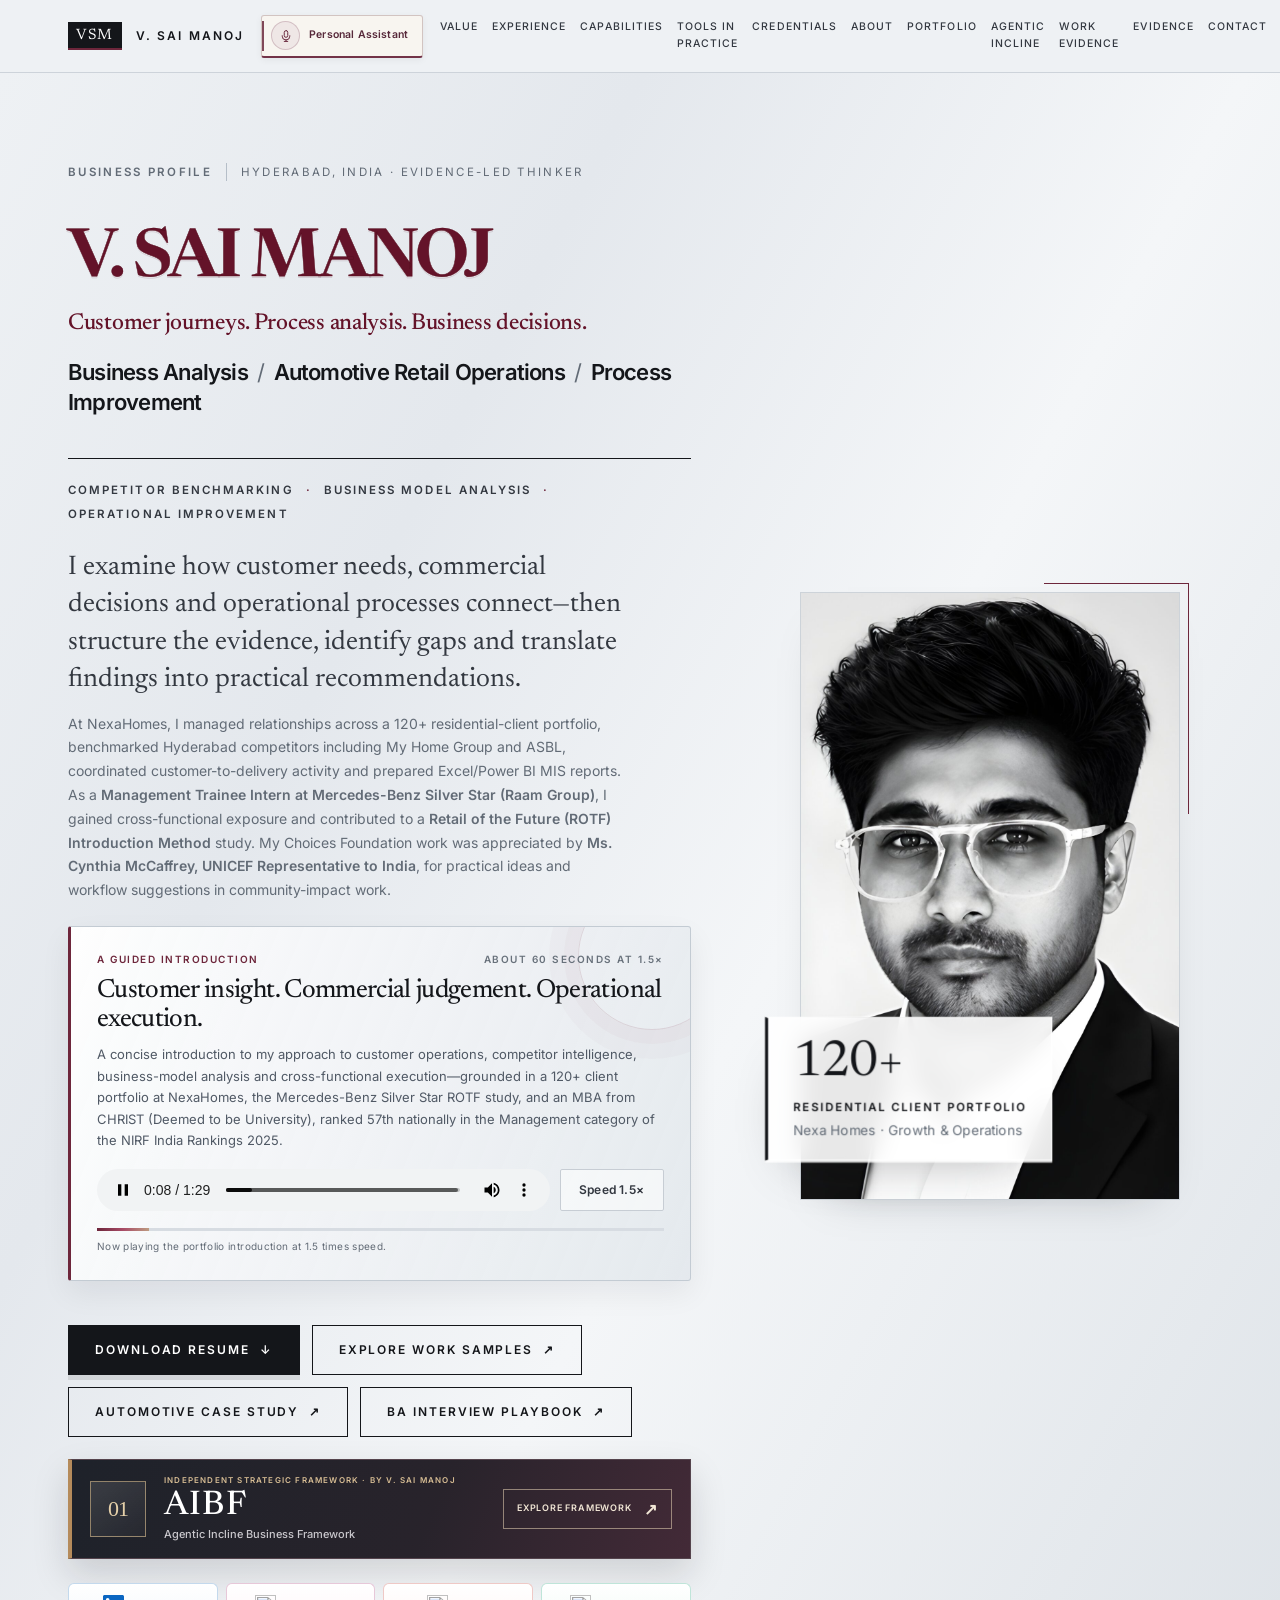
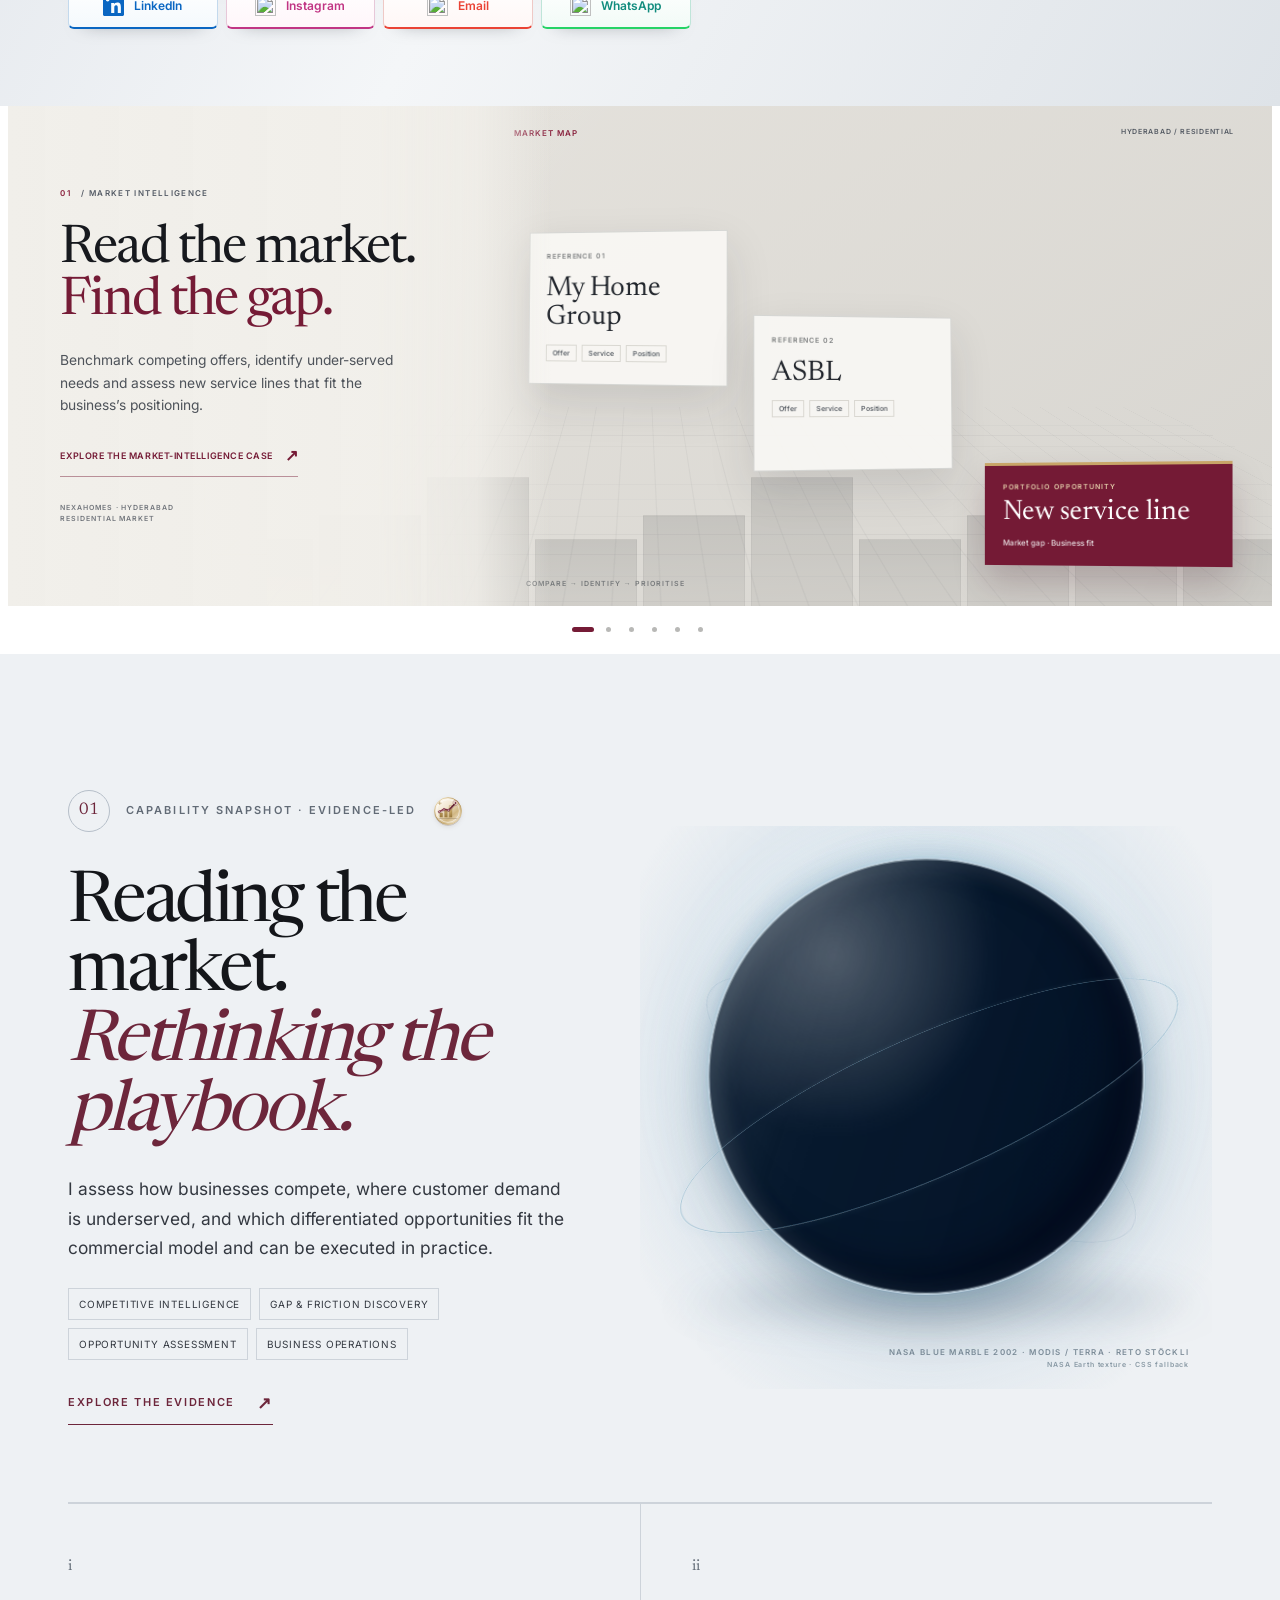
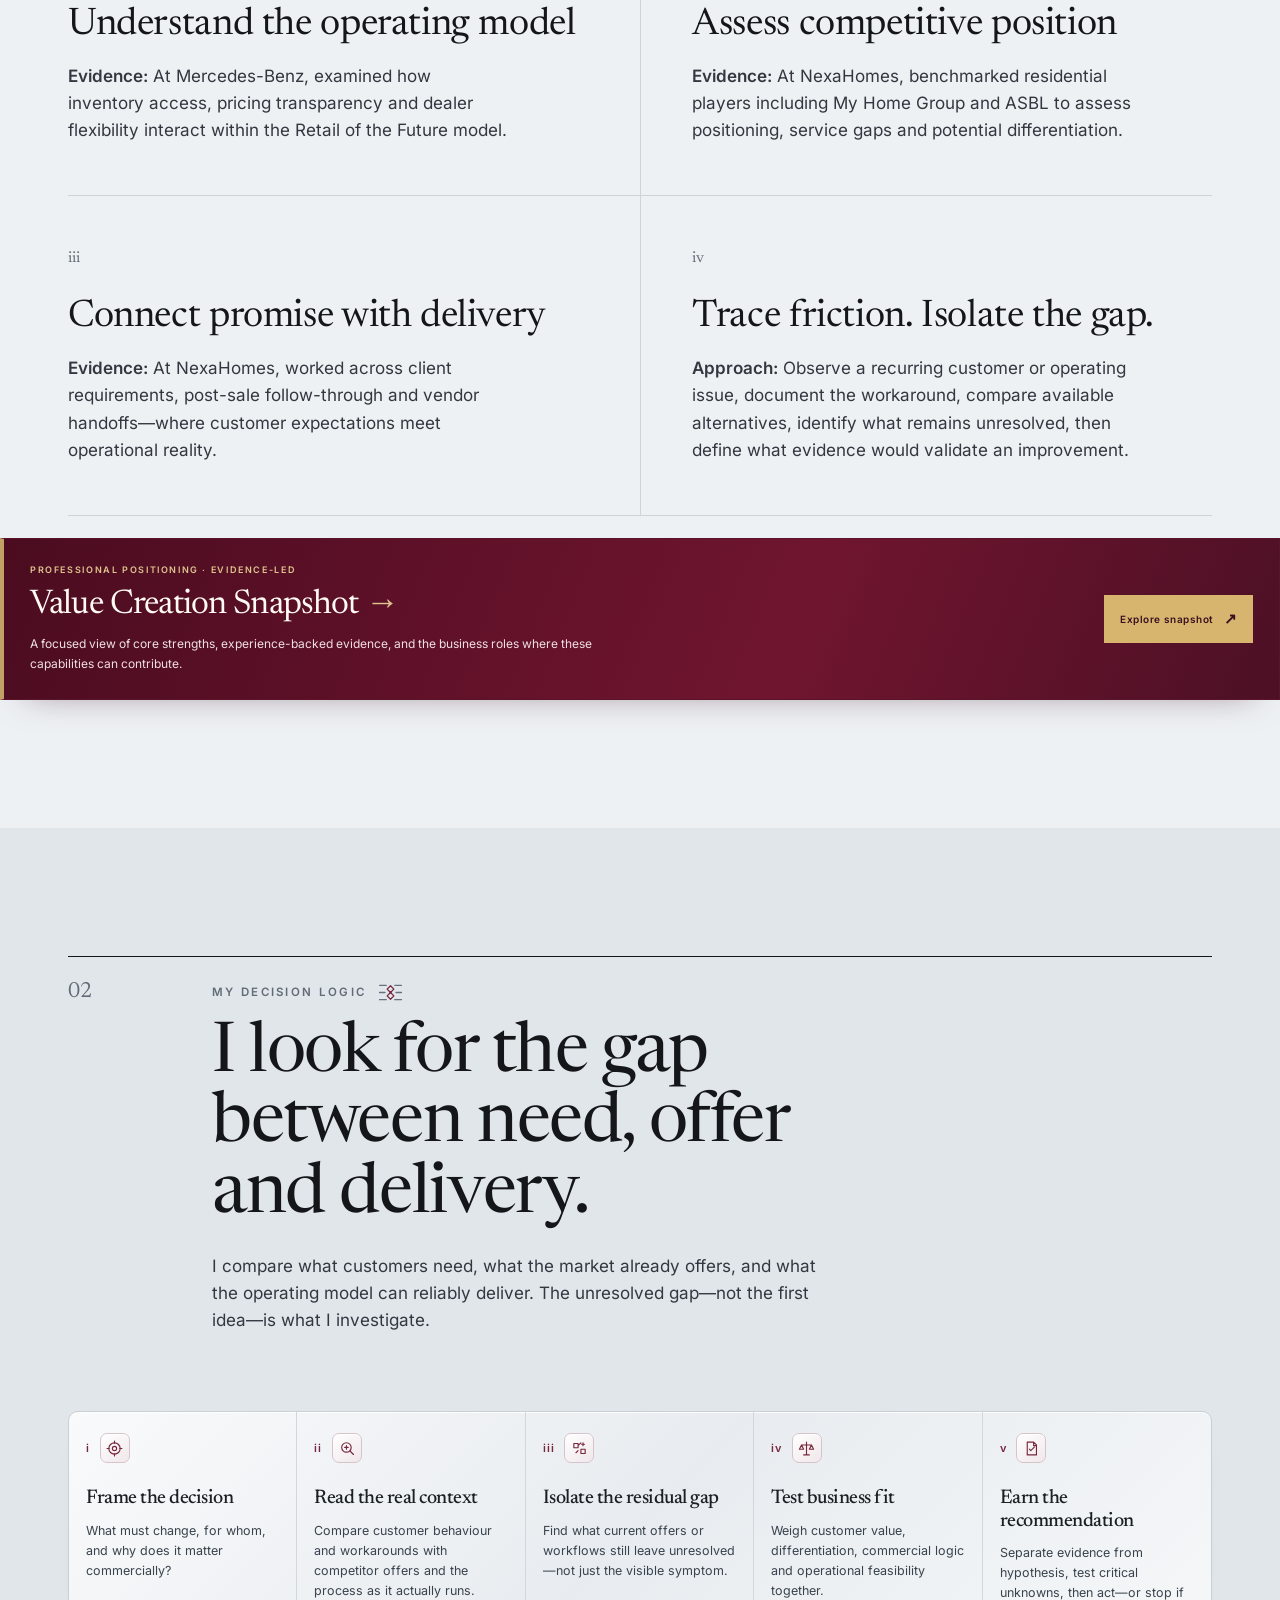
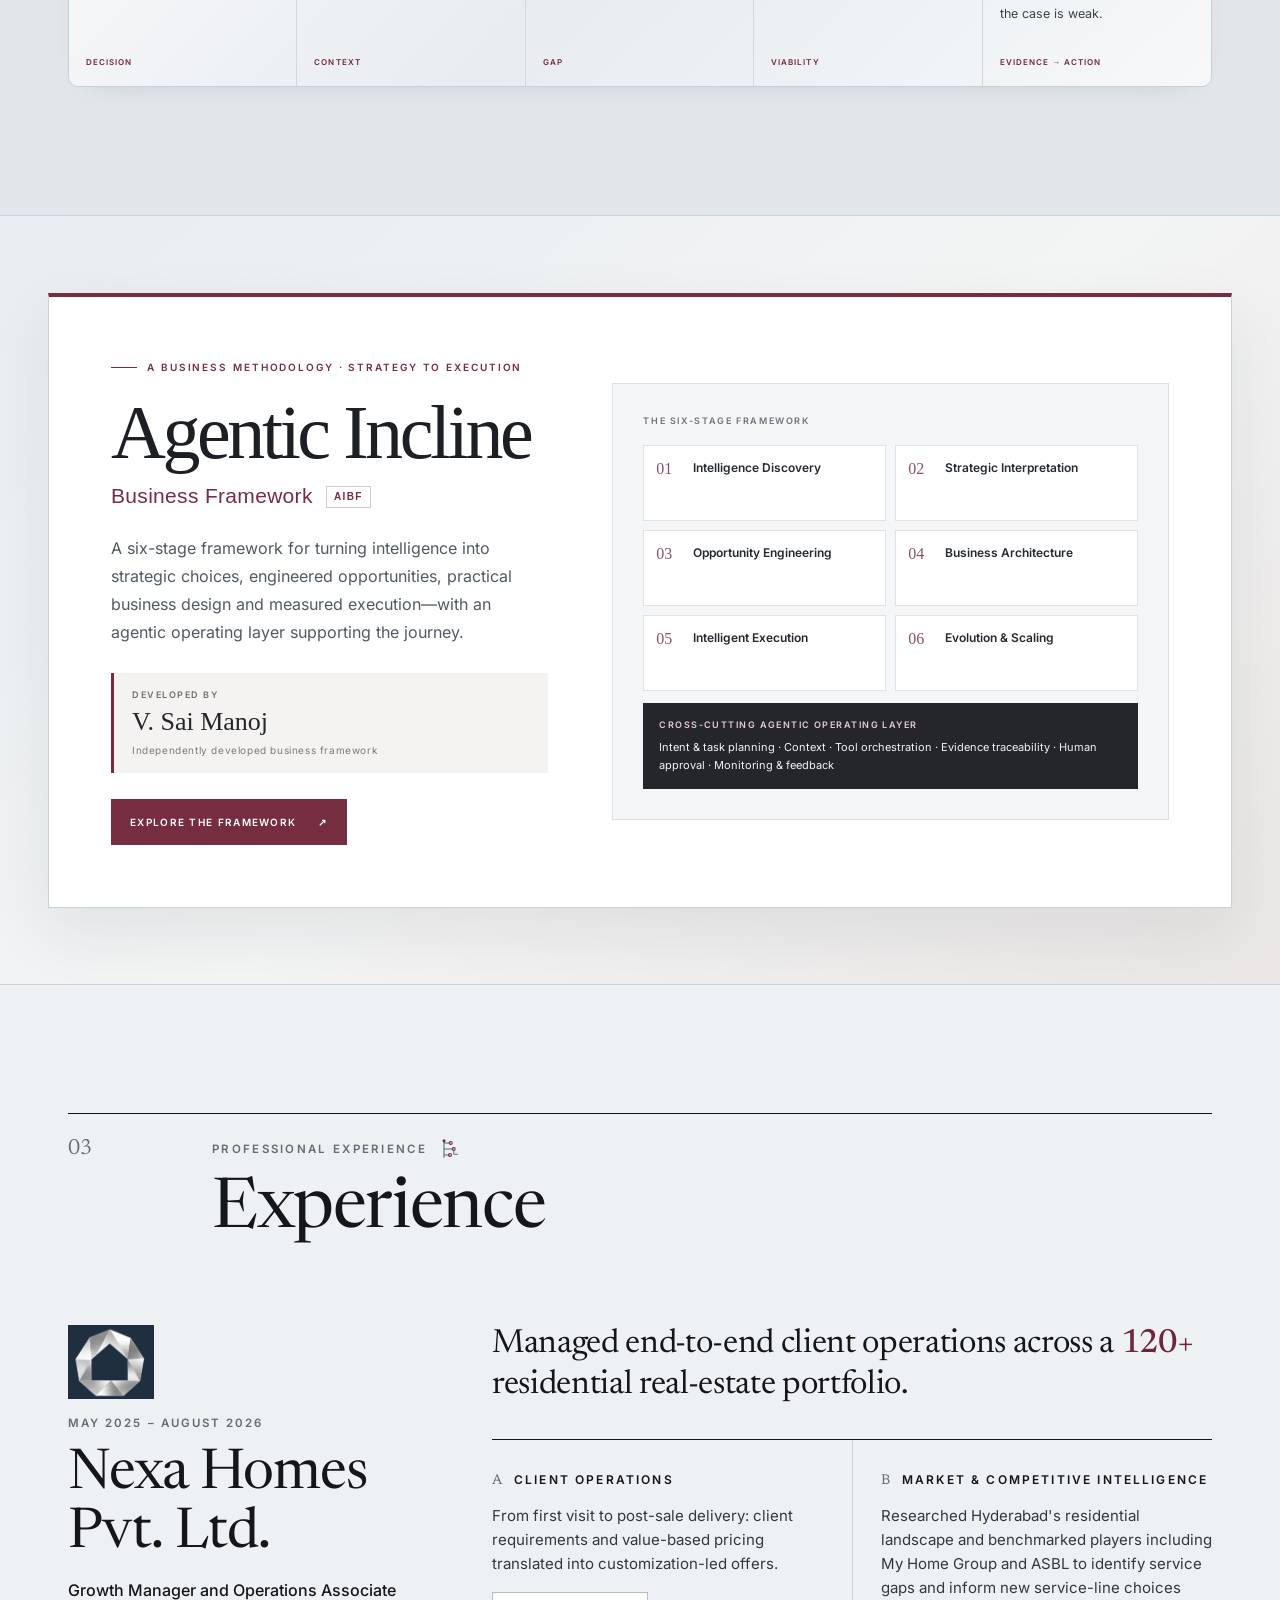
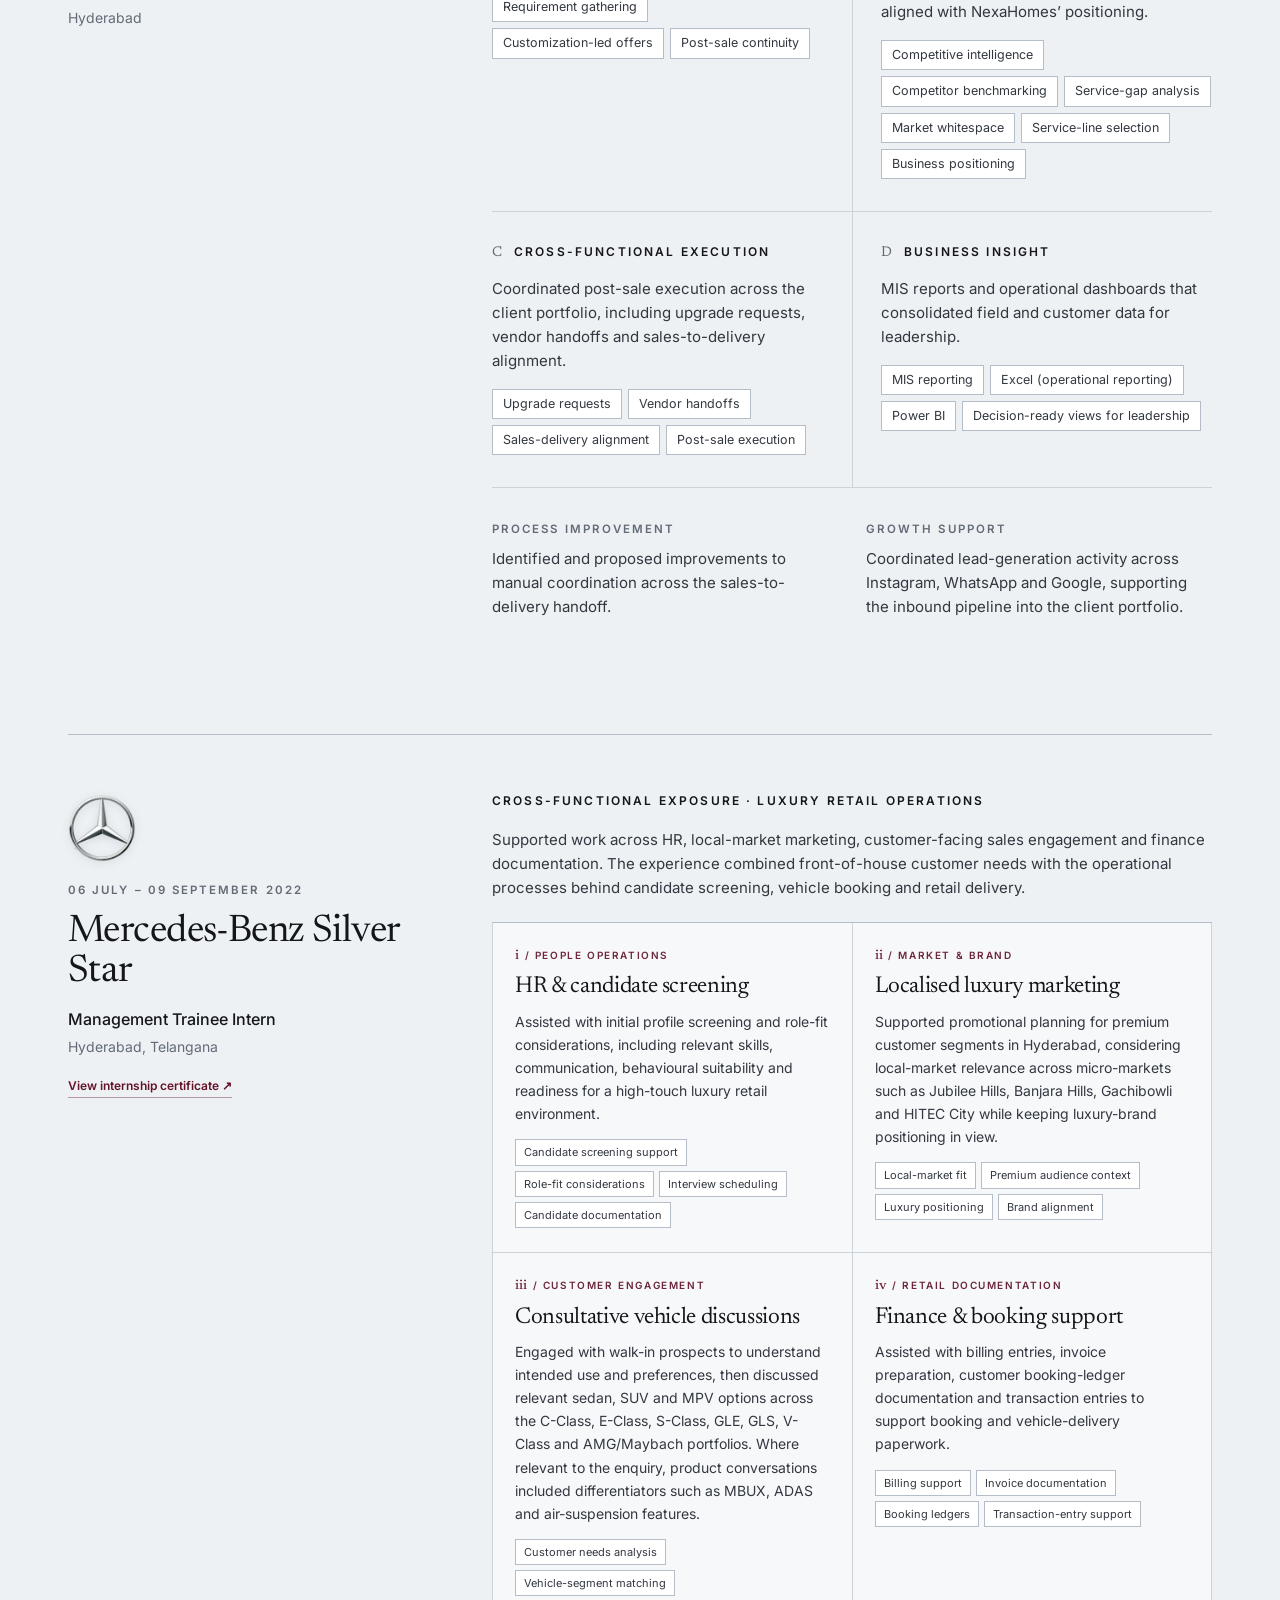
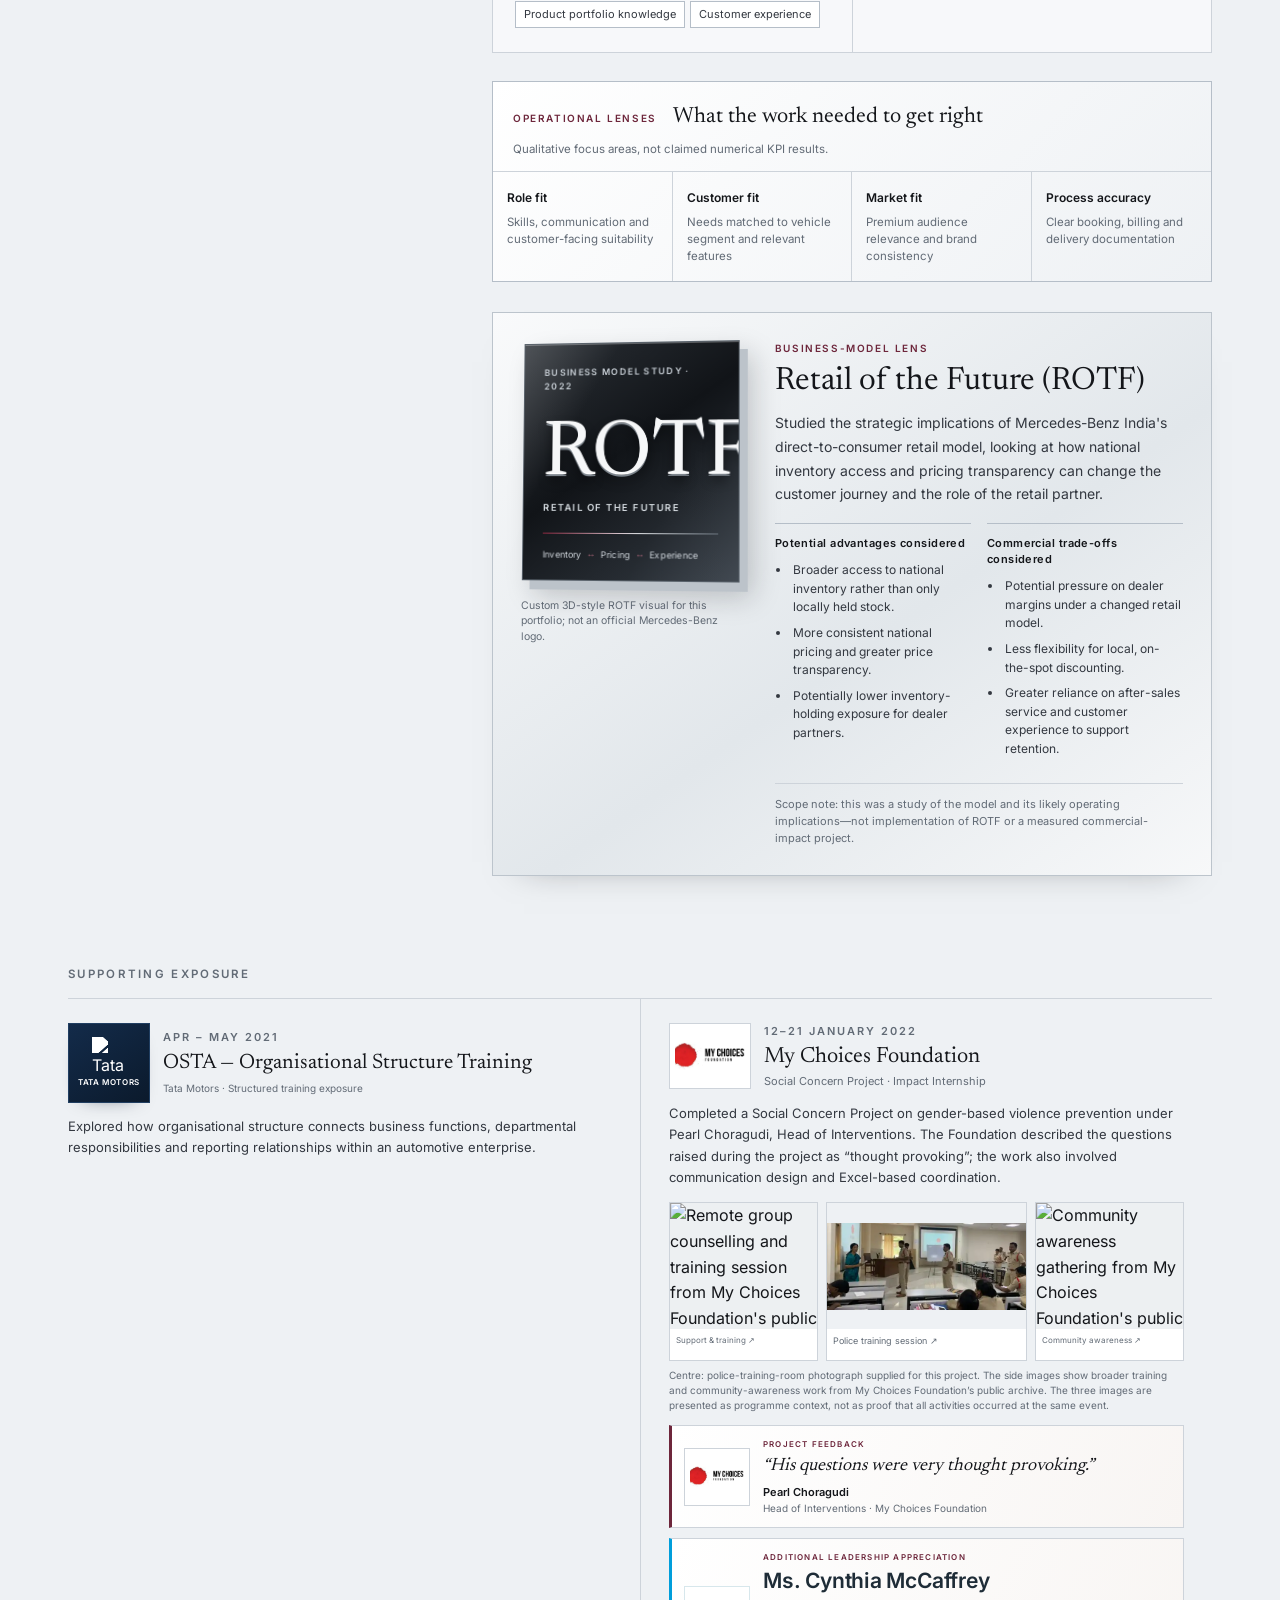
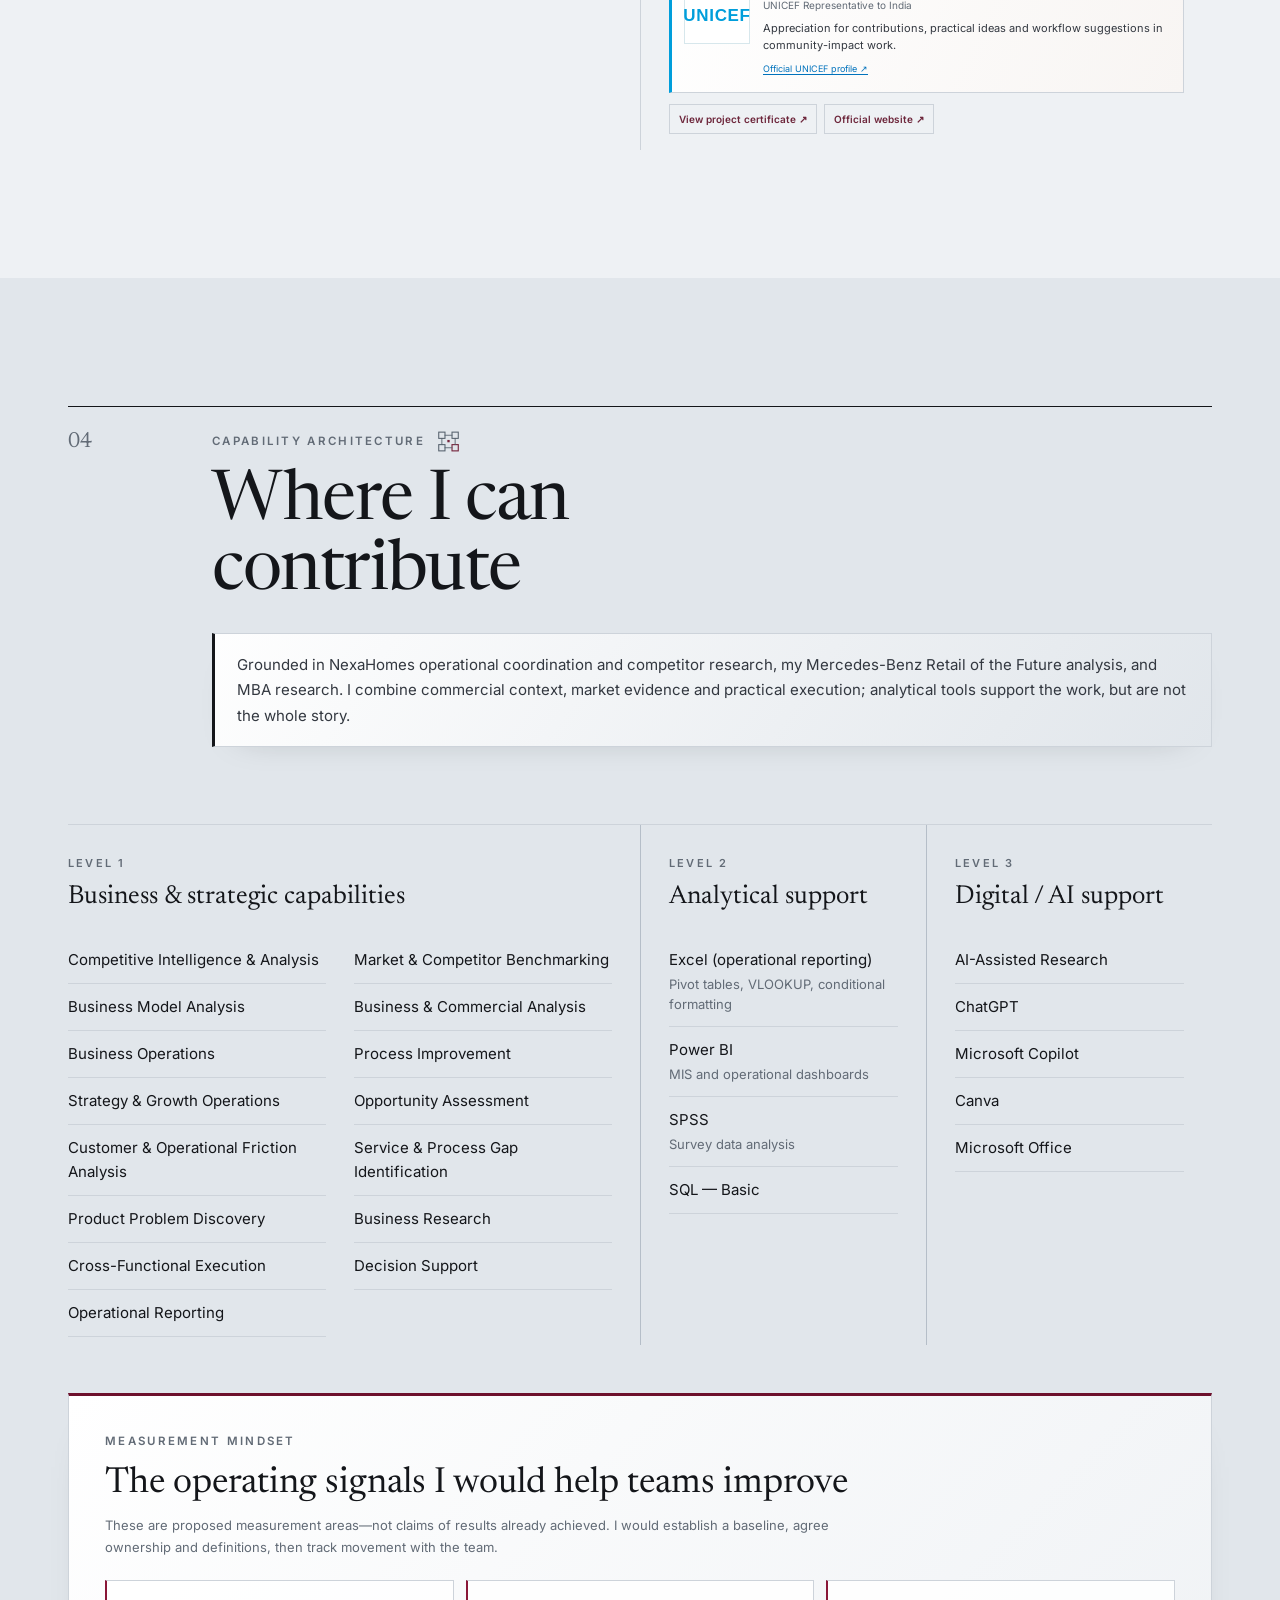
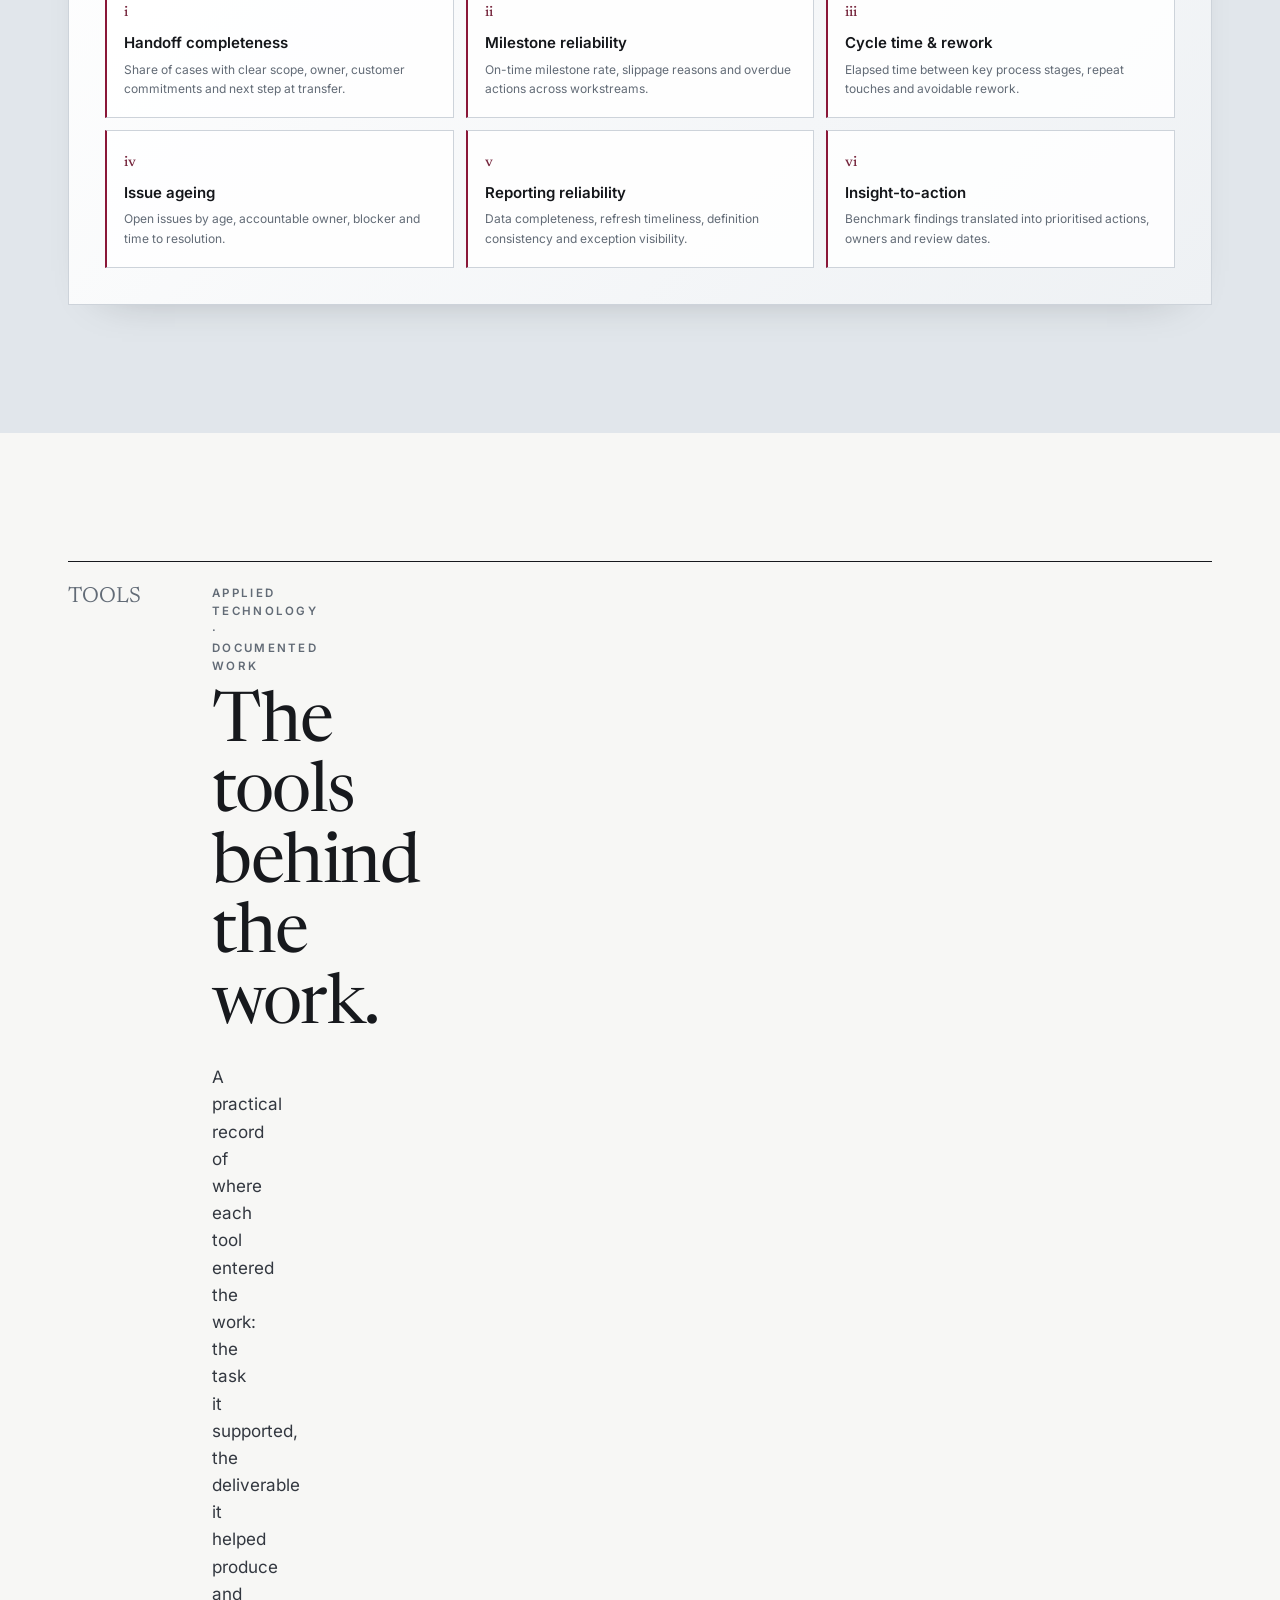
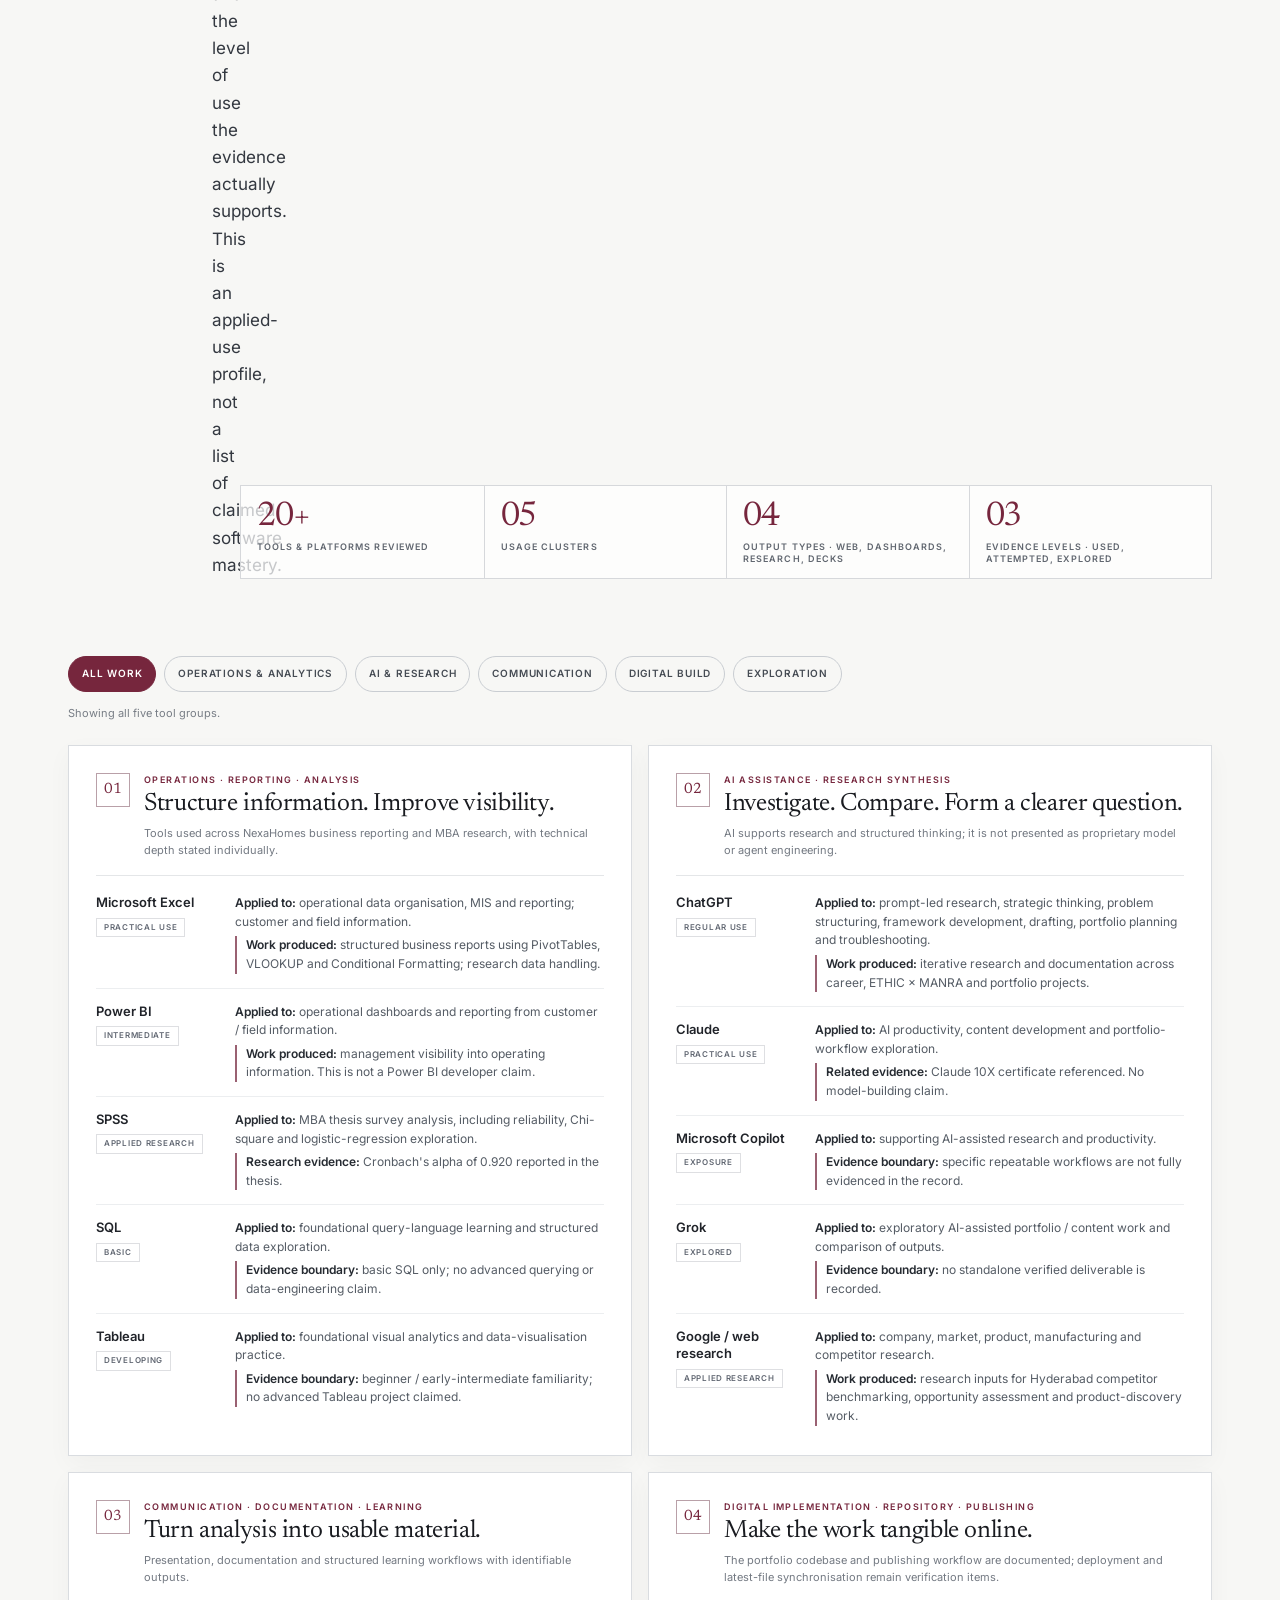
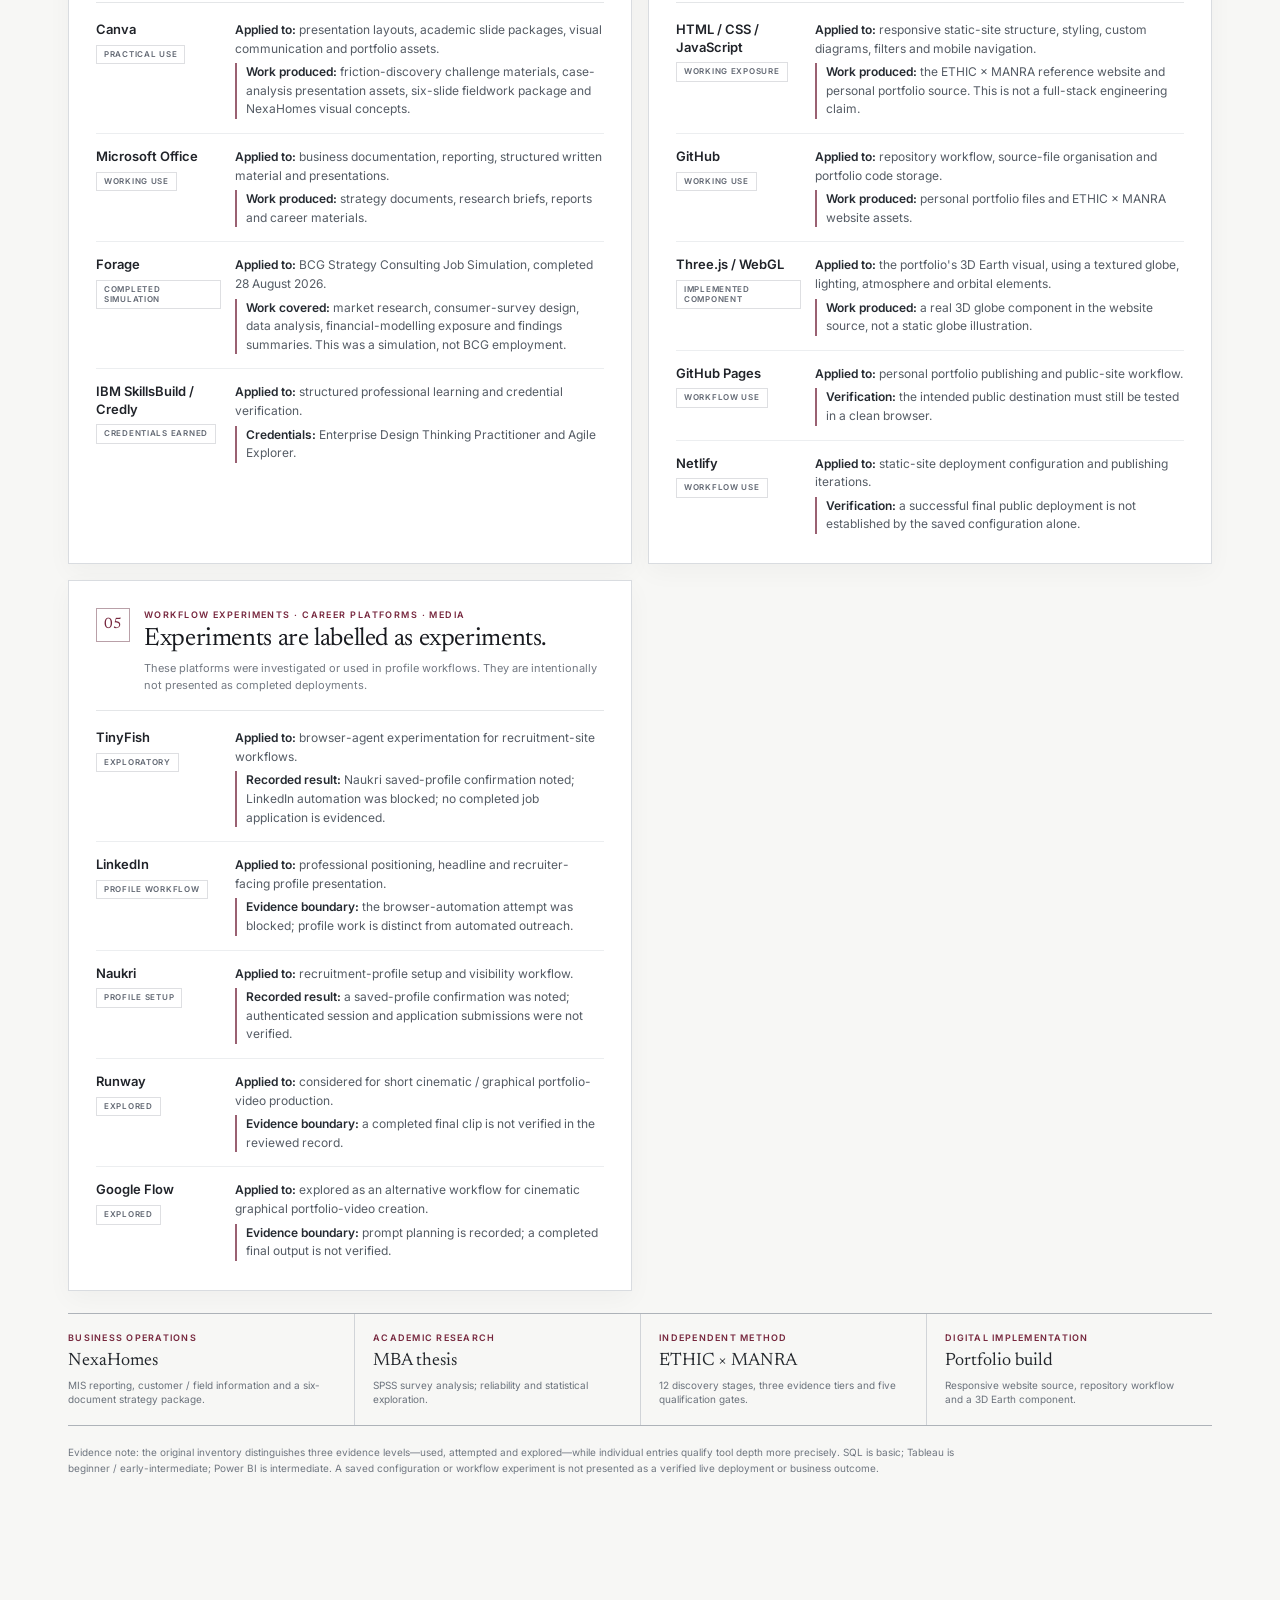
==== commit 9083bb98: "Align tools metrics with documented evidence inventory" ====
--- a/index.html
+++ b/index.html
@@ -4759,8 +4759,9 @@
             </div>
             <div class="tools-stats" aria-label="Tools and application summary">
               <div class="tools-stat"><strong>20+</strong><span>Tools &amp; platforms reviewed</span></div>
-              <div class="tools-stat"><strong>05</strong><span>Application clusters</span></div>
-              <div class="tools-stat"><strong>03</strong><span>Evidence states</span></div>
+              <div class="tools-stat"><strong>05</strong><span>Usage clusters</span></div>
+              <div class="tools-stat"><strong>04</strong><span>Output types · web, dashboards, research, decks</span></div>
+              <div class="tools-stat"><strong>03</strong><span>Evidence levels · used, attempted, explored</span></div>
             </div>
           </div>
         </header>
@@ -4913,7 +4914,7 @@
           <div class="tools-proof-item"><span>Independent method</span><strong>ETHIC × MANRA</strong><small>12 discovery stages, three evidence tiers and five qualification gates.</small></div>
           <div class="tools-proof-item"><span>Digital implementation</span><strong>Portfolio build</strong><small>Responsive website source, repository workflow and a 3D Earth component.</small></div>
         </div>
-        <p class="tools-evidence-note">Evidence note: status labels distinguish regular / practical use, developing capability, exposure and exploration. SQL is basic; Tableau is beginner / early-intermediate; Power BI is intermediate. A saved configuration, prototype or workflow experiment is not presented as a verified live deployment or business outcome.</p>
+        <p class="tools-evidence-note">Evidence note: the original inventory distinguishes three evidence levels—used, attempted and explored—while individual entries qualify tool depth more precisely. SQL is basic; Tableau is beginner / early-intermediate; Power BI is intermediate. A saved configuration or workflow experiment is not presented as a verified live deployment or business outcome.</p>
       </div>
     </section>
 
--- a/tools-evidence.css
+++ b/tools-evidence.css
@@ -3,7 +3,7 @@
 #tools .tools-intro{display:grid;grid-template-columns:minmax(0,1fr) auto;gap:28px;align-items:end}
 #tools .tools-intro-copy{min-width:0}
 #tools .tools-intro .section-lede{max-width:760px}
-#tools .tools-stats{display:grid;grid-template-columns:repeat(3,minmax(88px,1fr));gap:0;border:1px solid #d6d8db;background:rgba(255,255,255,.72)}
+#tools .tools-stats{display:grid;grid-template-columns:repeat(4,minmax(78px,1fr));gap:0;border:1px solid #d6d8db;background:rgba(255,255,255,.72)}
 #tools .tools-stat{padding:14px 16px 13px;border-left:1px solid #d6d8db}
 #tools .tools-stat:first-child{border-left:0}
 #tools .tools-stat strong{display:block;color:#76263d;font:400 clamp(24px,3vw,34px)/1 var(--serif,Georgia,serif);letter-spacing:-.035em}
@@ -91,8 +91,10 @@
 @keyframes toolSignalSweepVertical{from{background-position:0 100%}to{background-position:0 -120%}}
 }
 @media(max-width:480px){
-#tools .tools-stats{grid-template-columns:repeat(3,minmax(0,1fr))}
+#tools .tools-stats{grid-template-columns:repeat(2,minmax(0,1fr))}
 #tools .tools-stat{padding:11px 9px}
+#tools .tools-stat:nth-child(3){border-left:0;border-top:1px solid #d6d8db}
+#tools .tools-stat:nth-child(4){border-top:1px solid #d6d8db}
 #tools .tools-stat span{font-size:8px;letter-spacing:.07em}
 #tools .tool-entry{grid-template-columns:1fr;gap:7px}
 #tools .tool-state{margin-top:4px}
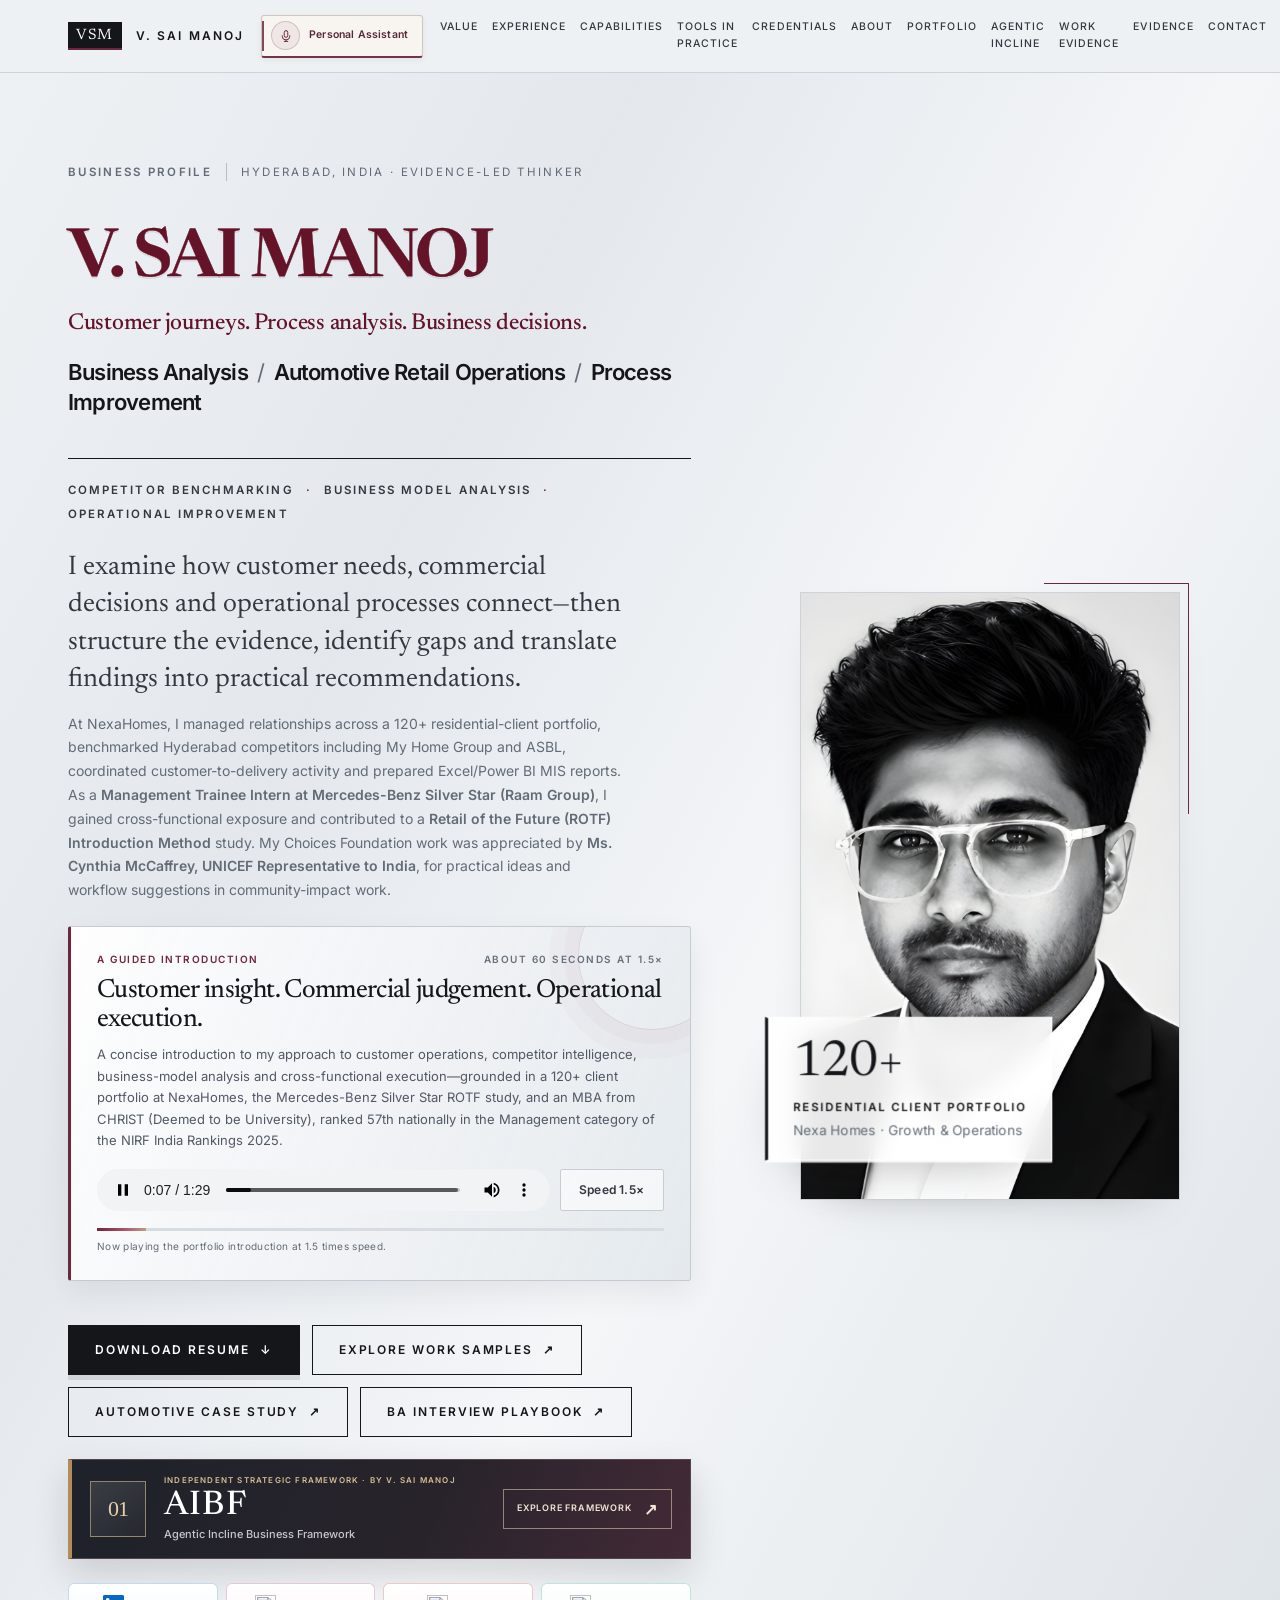
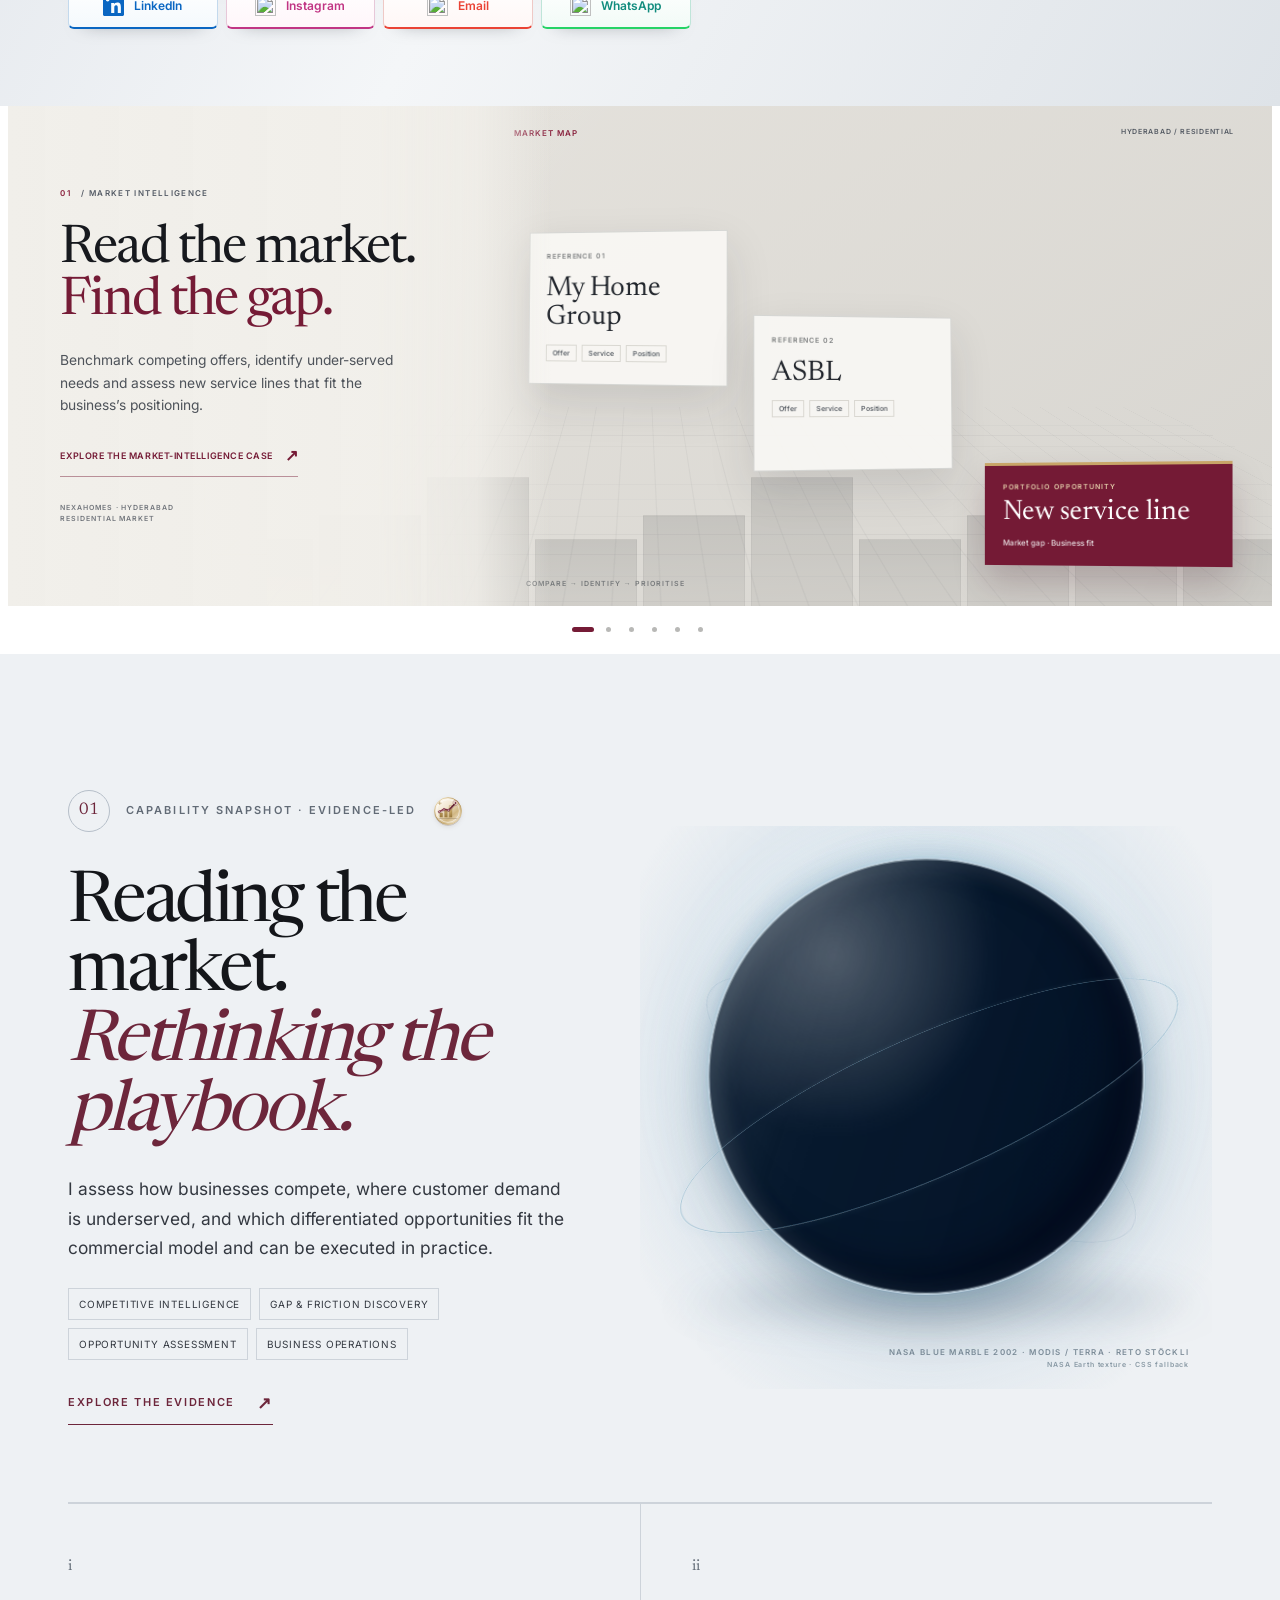
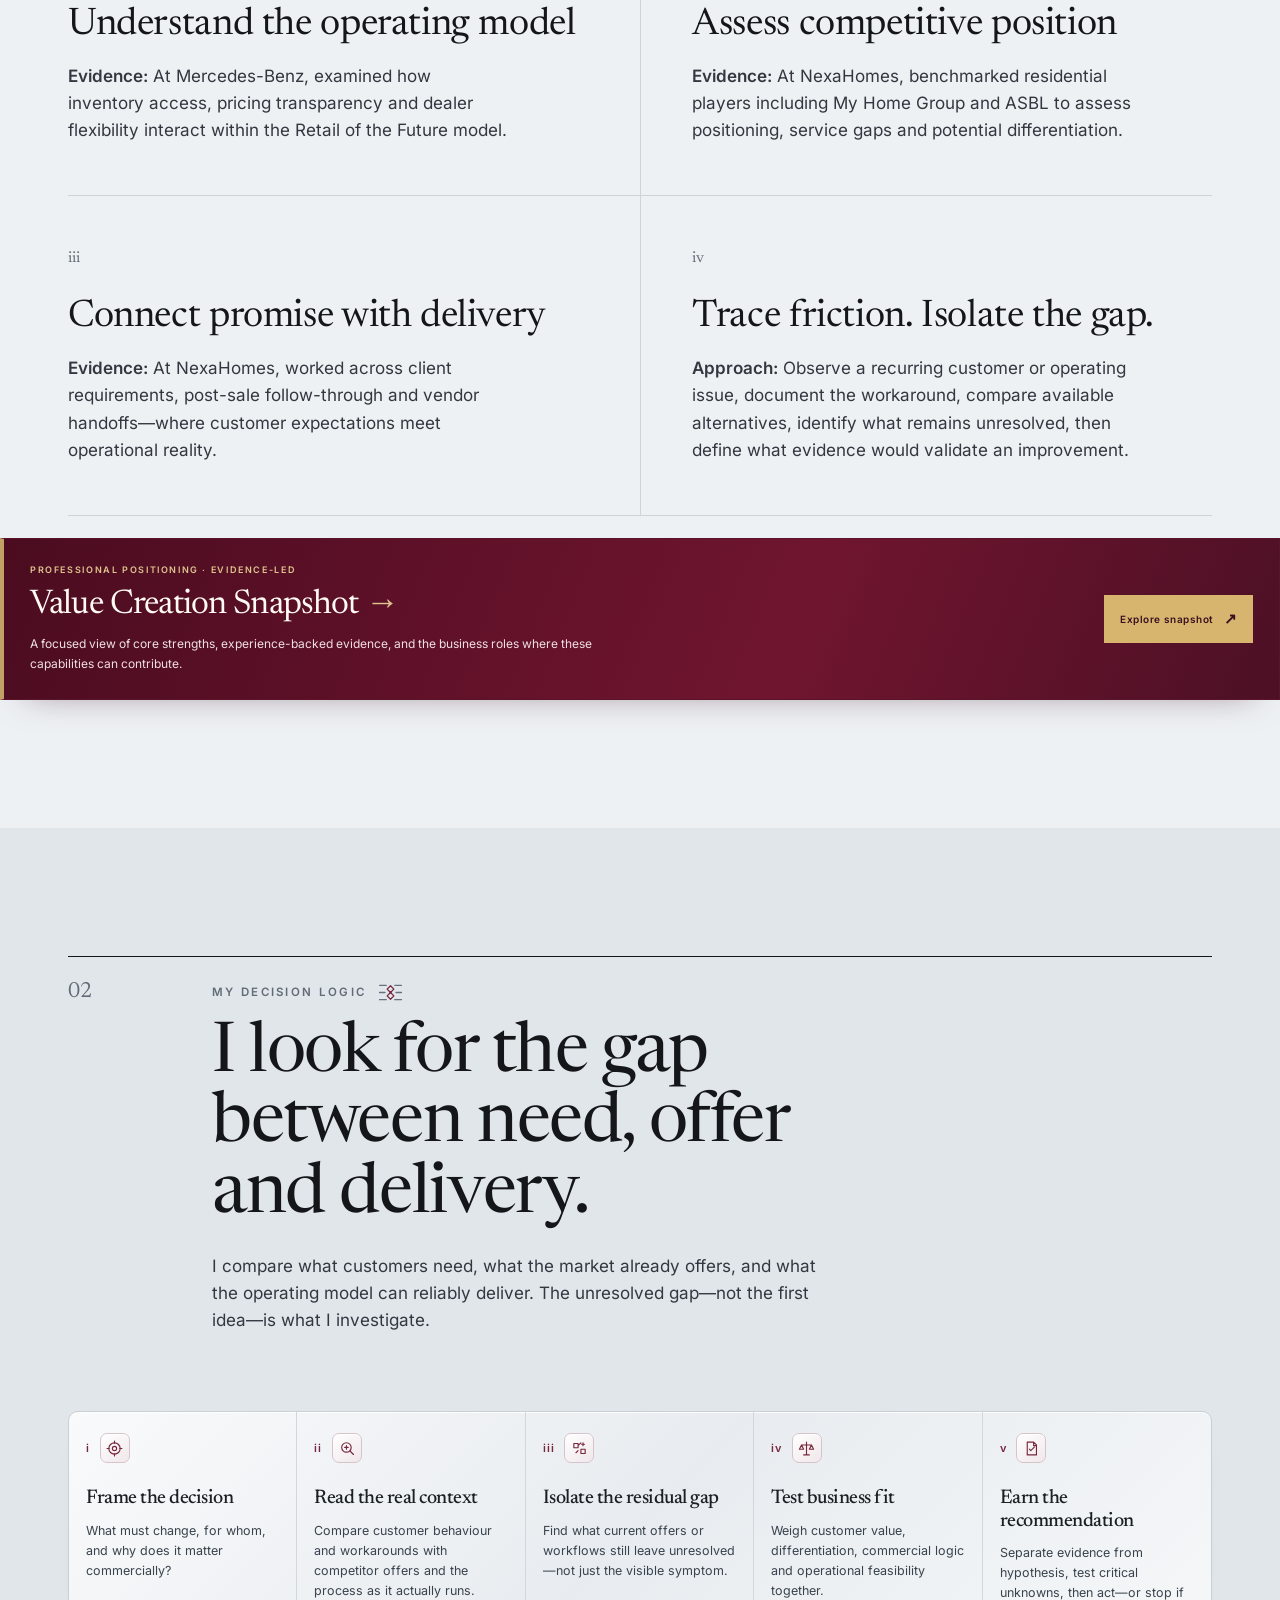
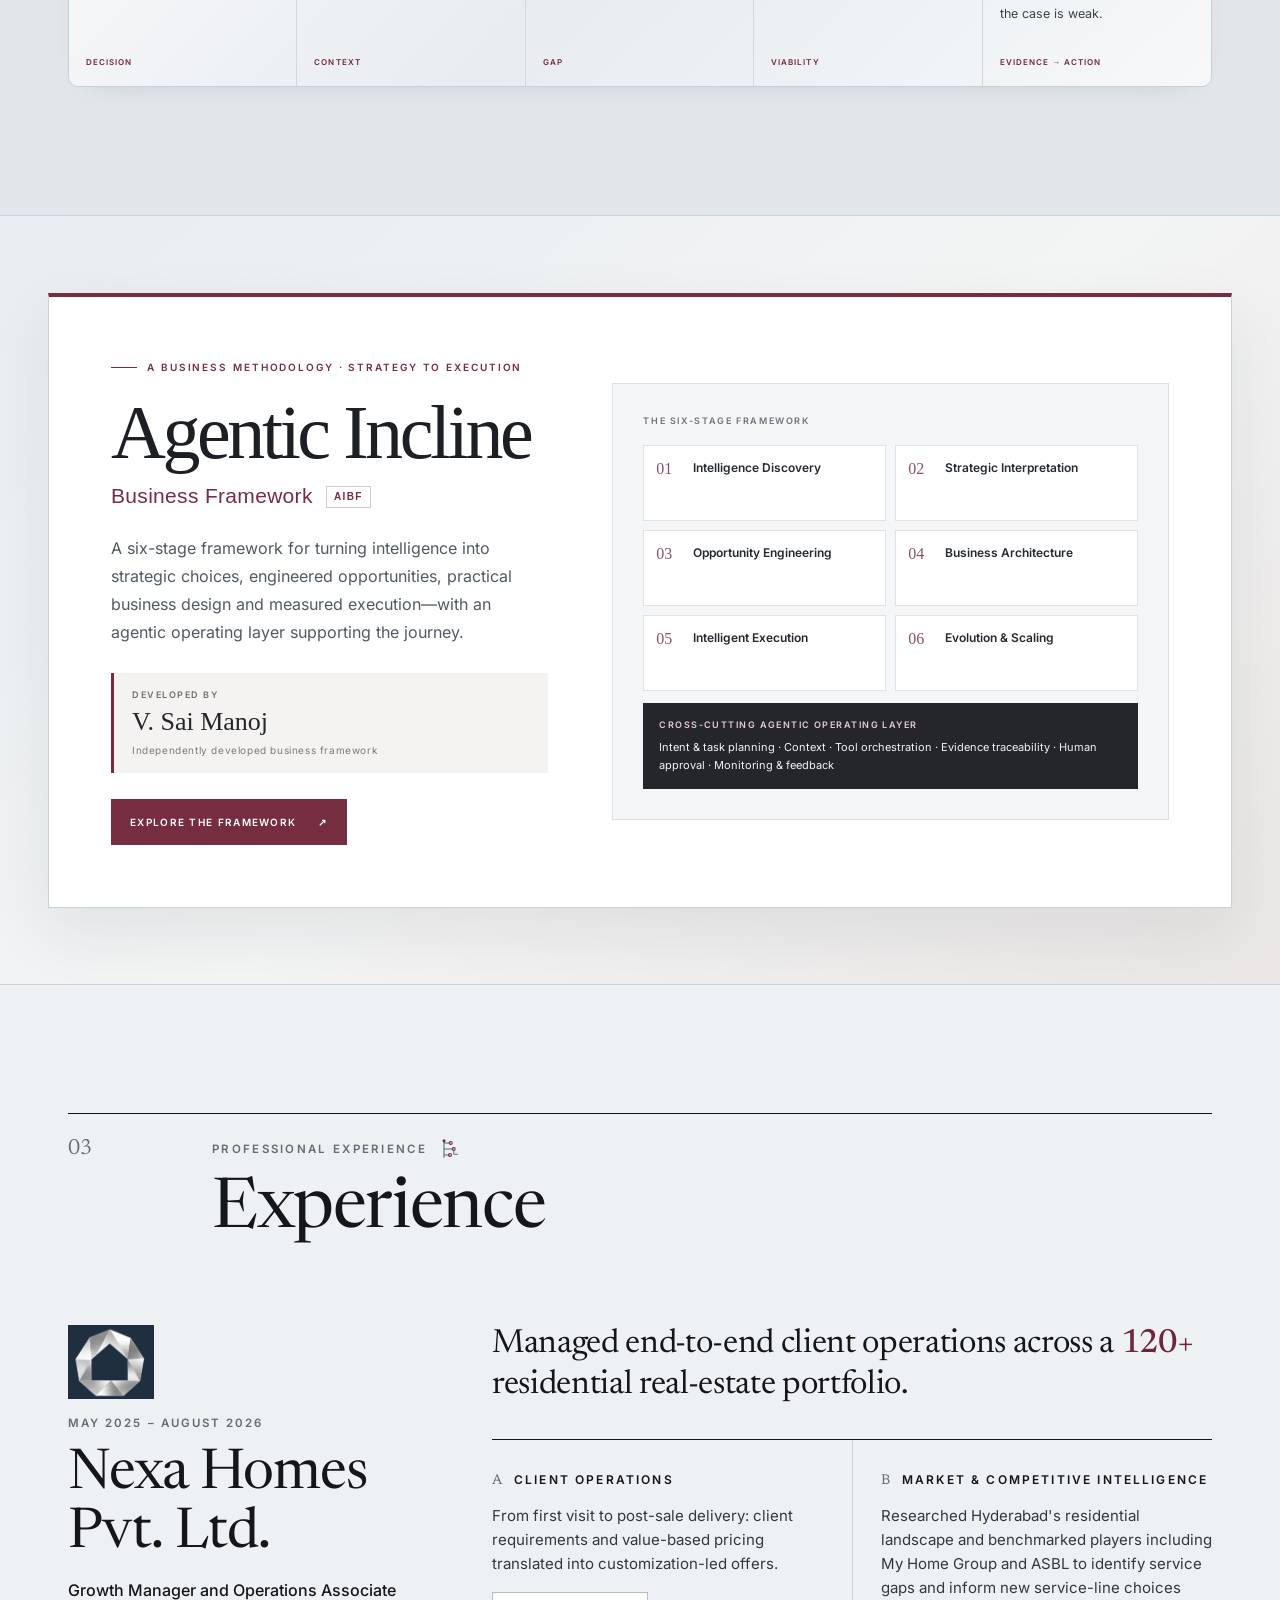
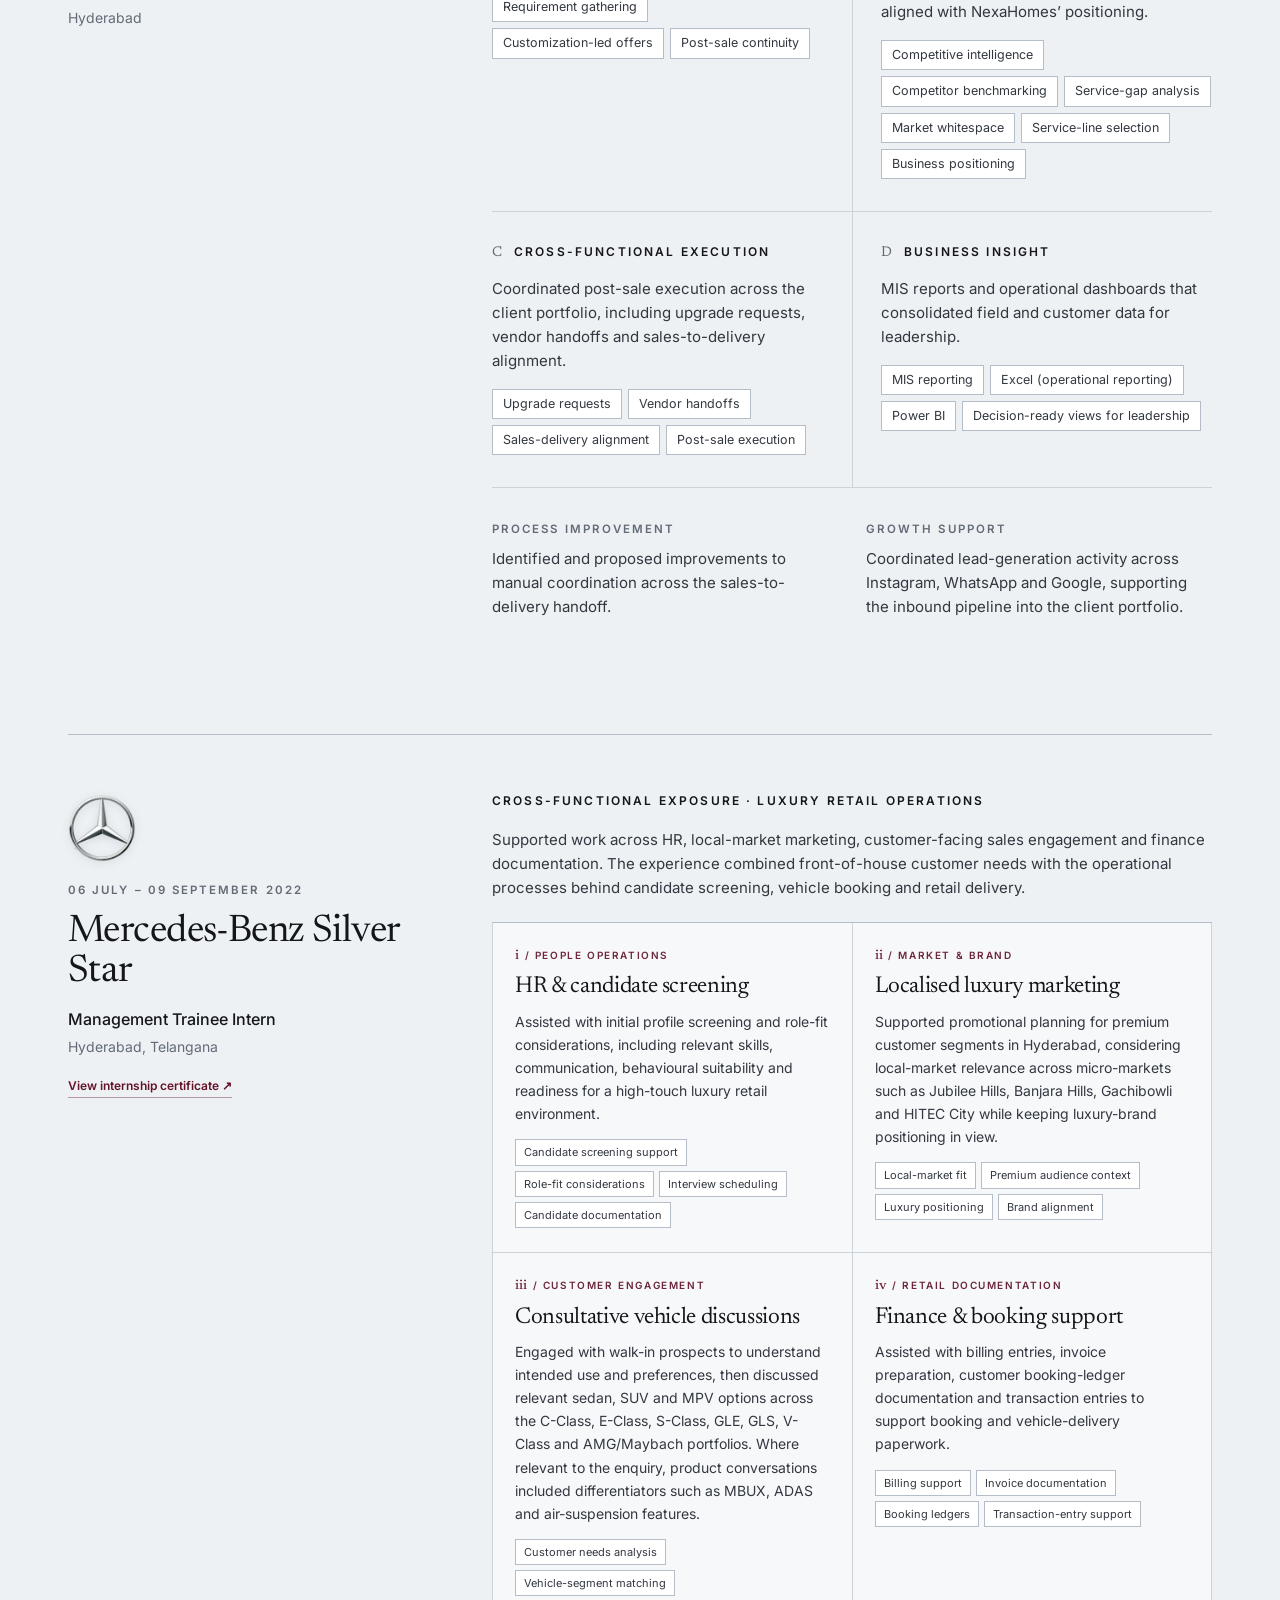
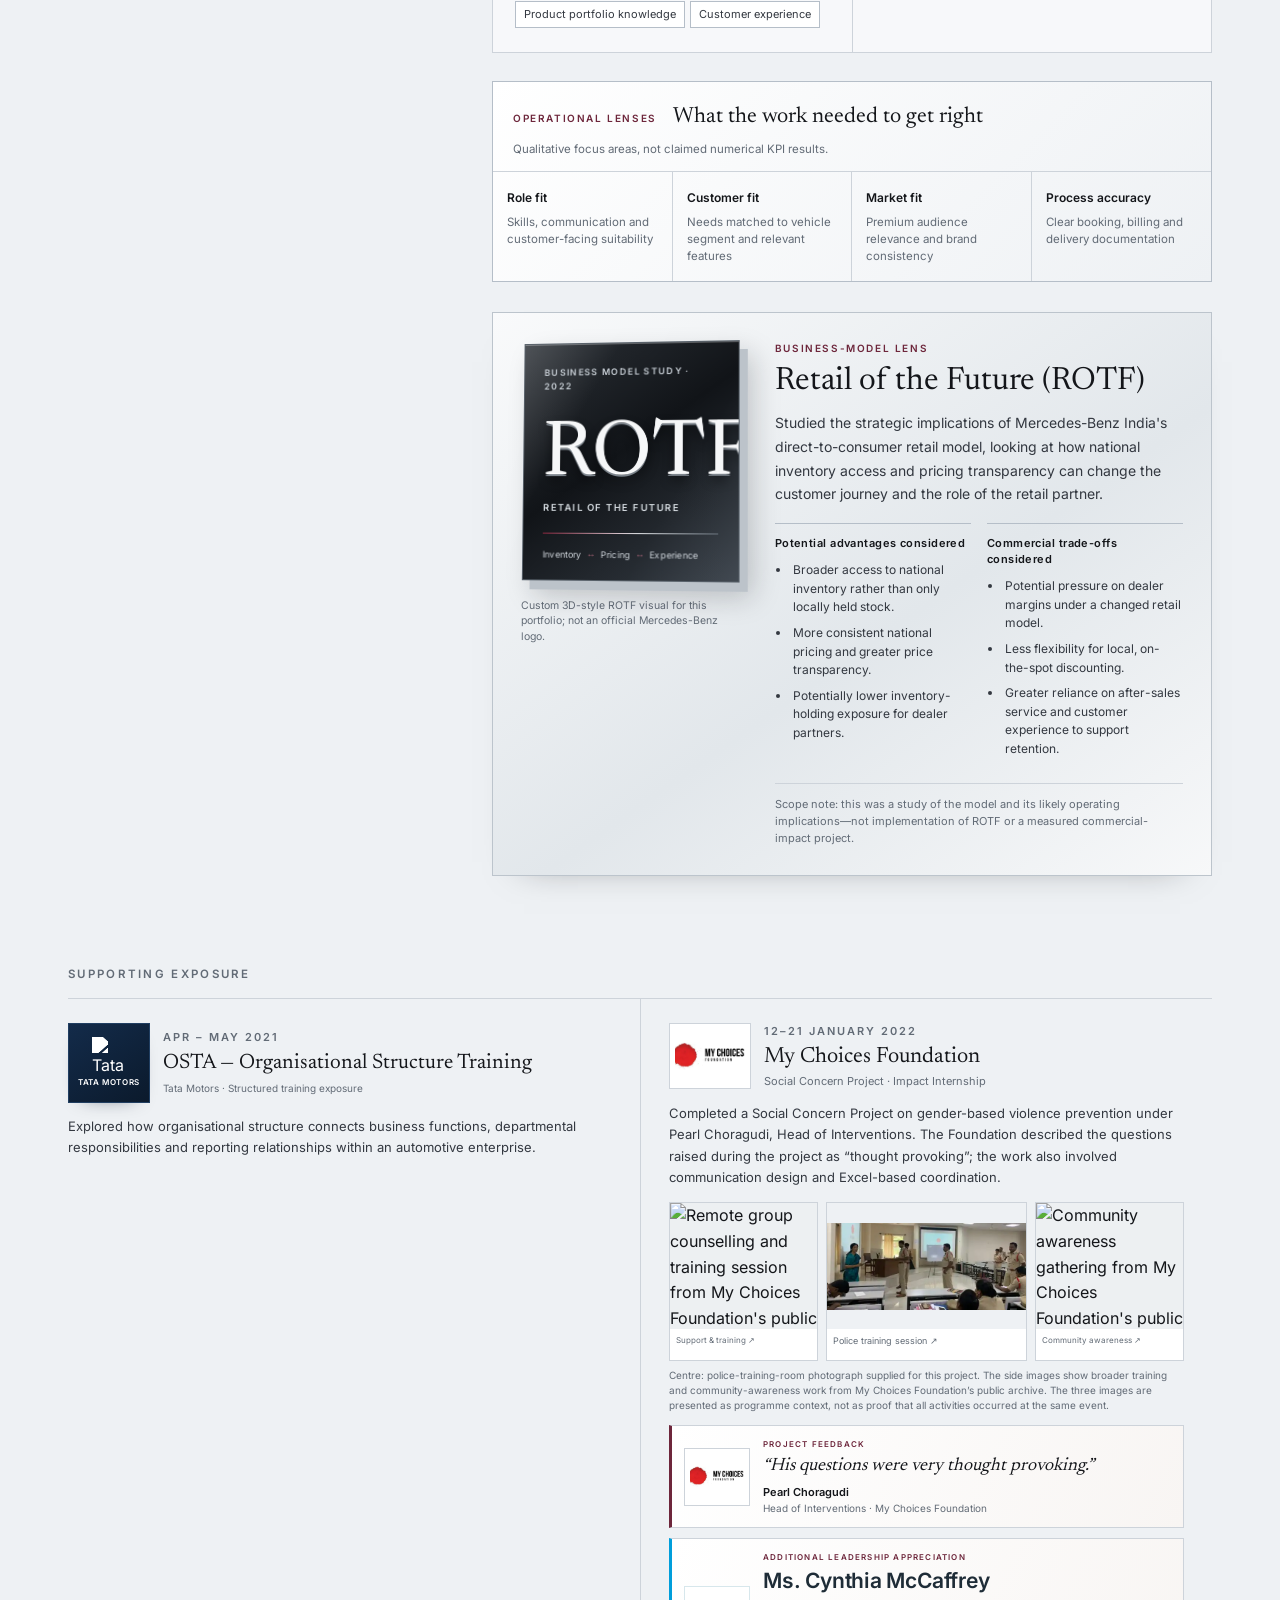
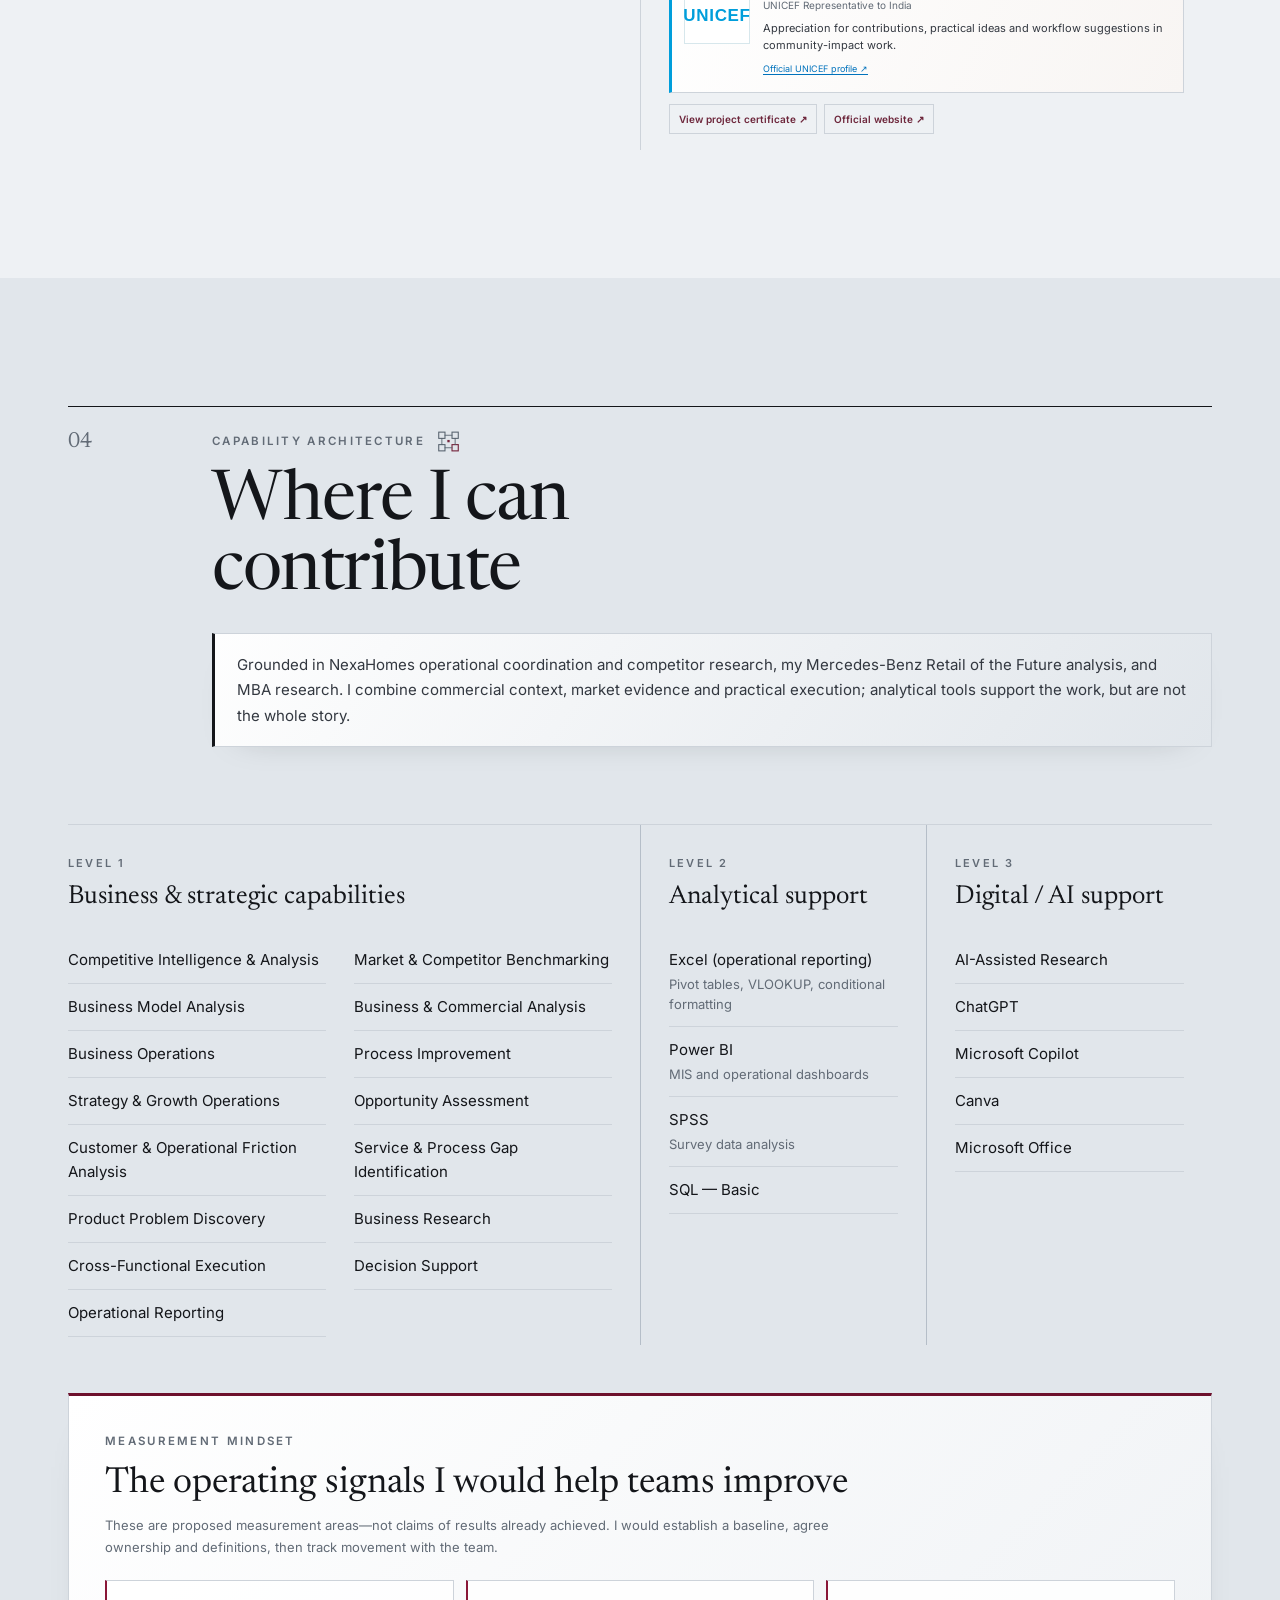
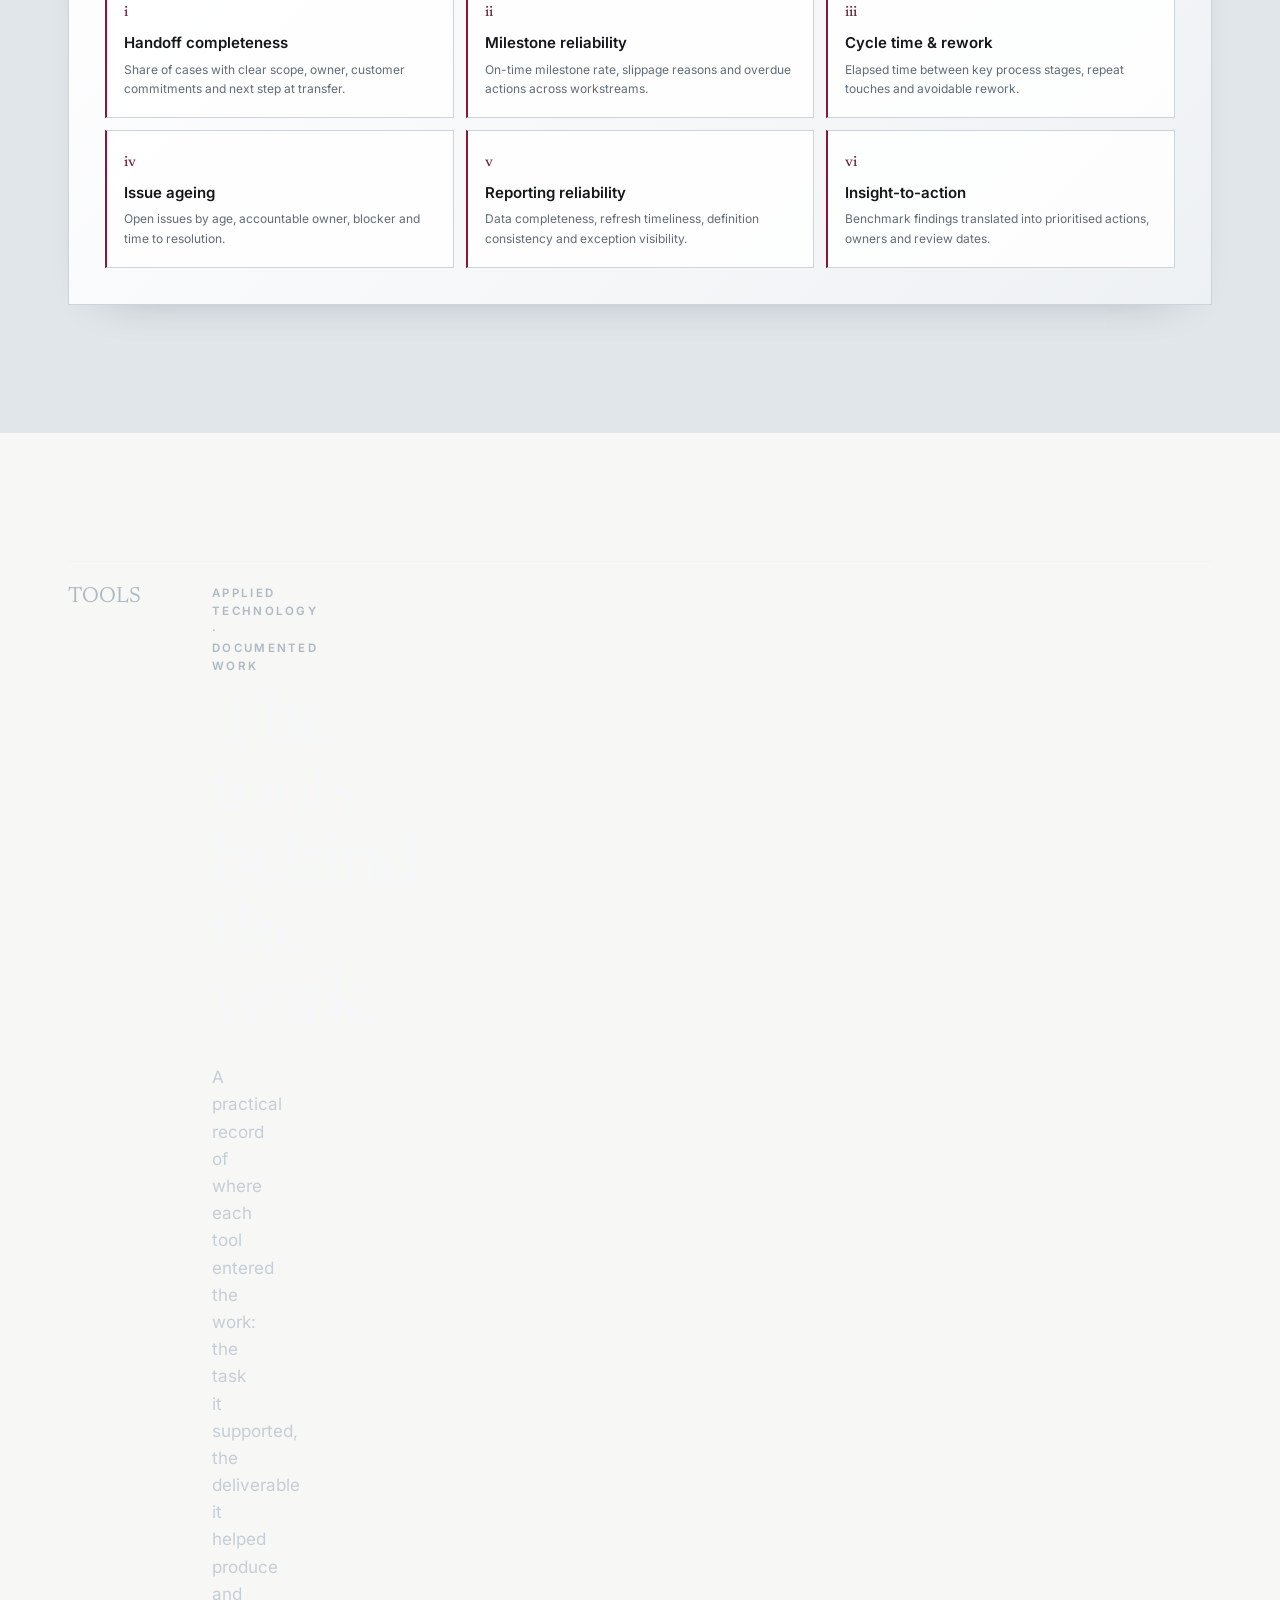
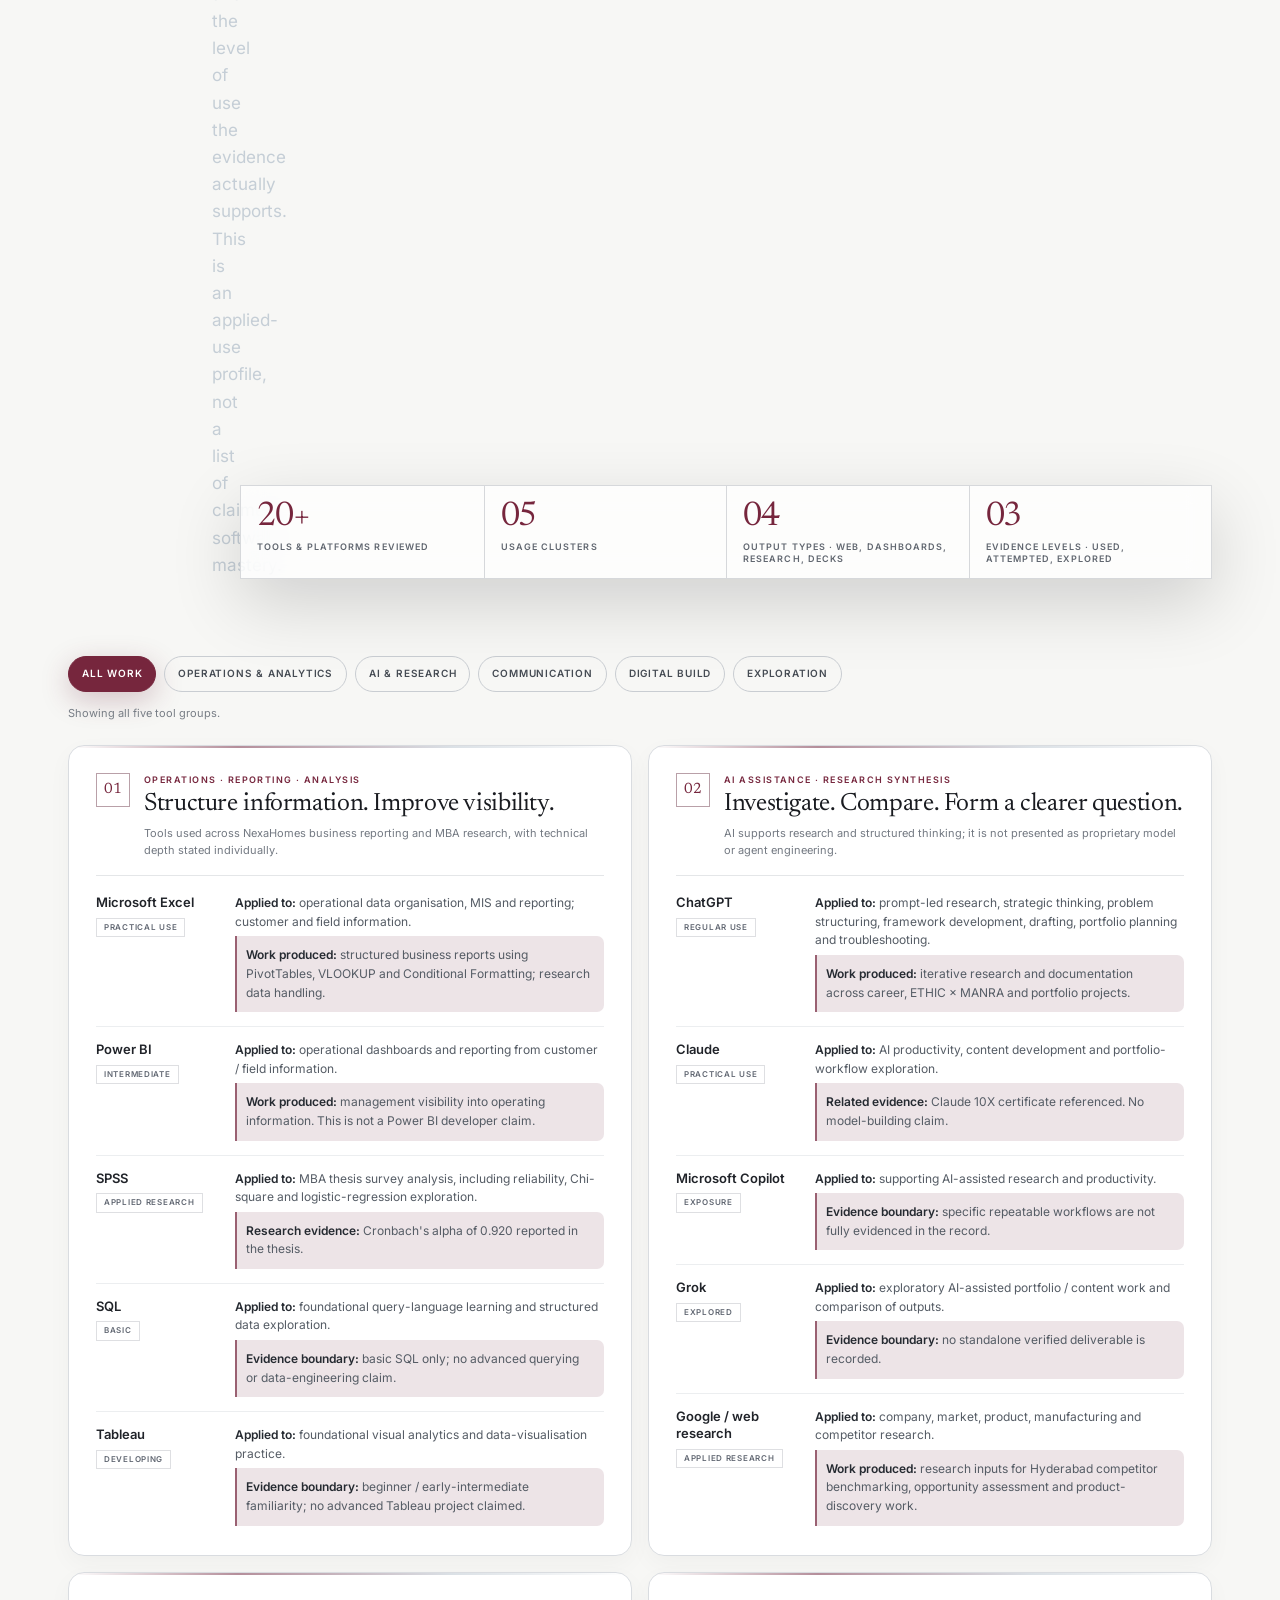
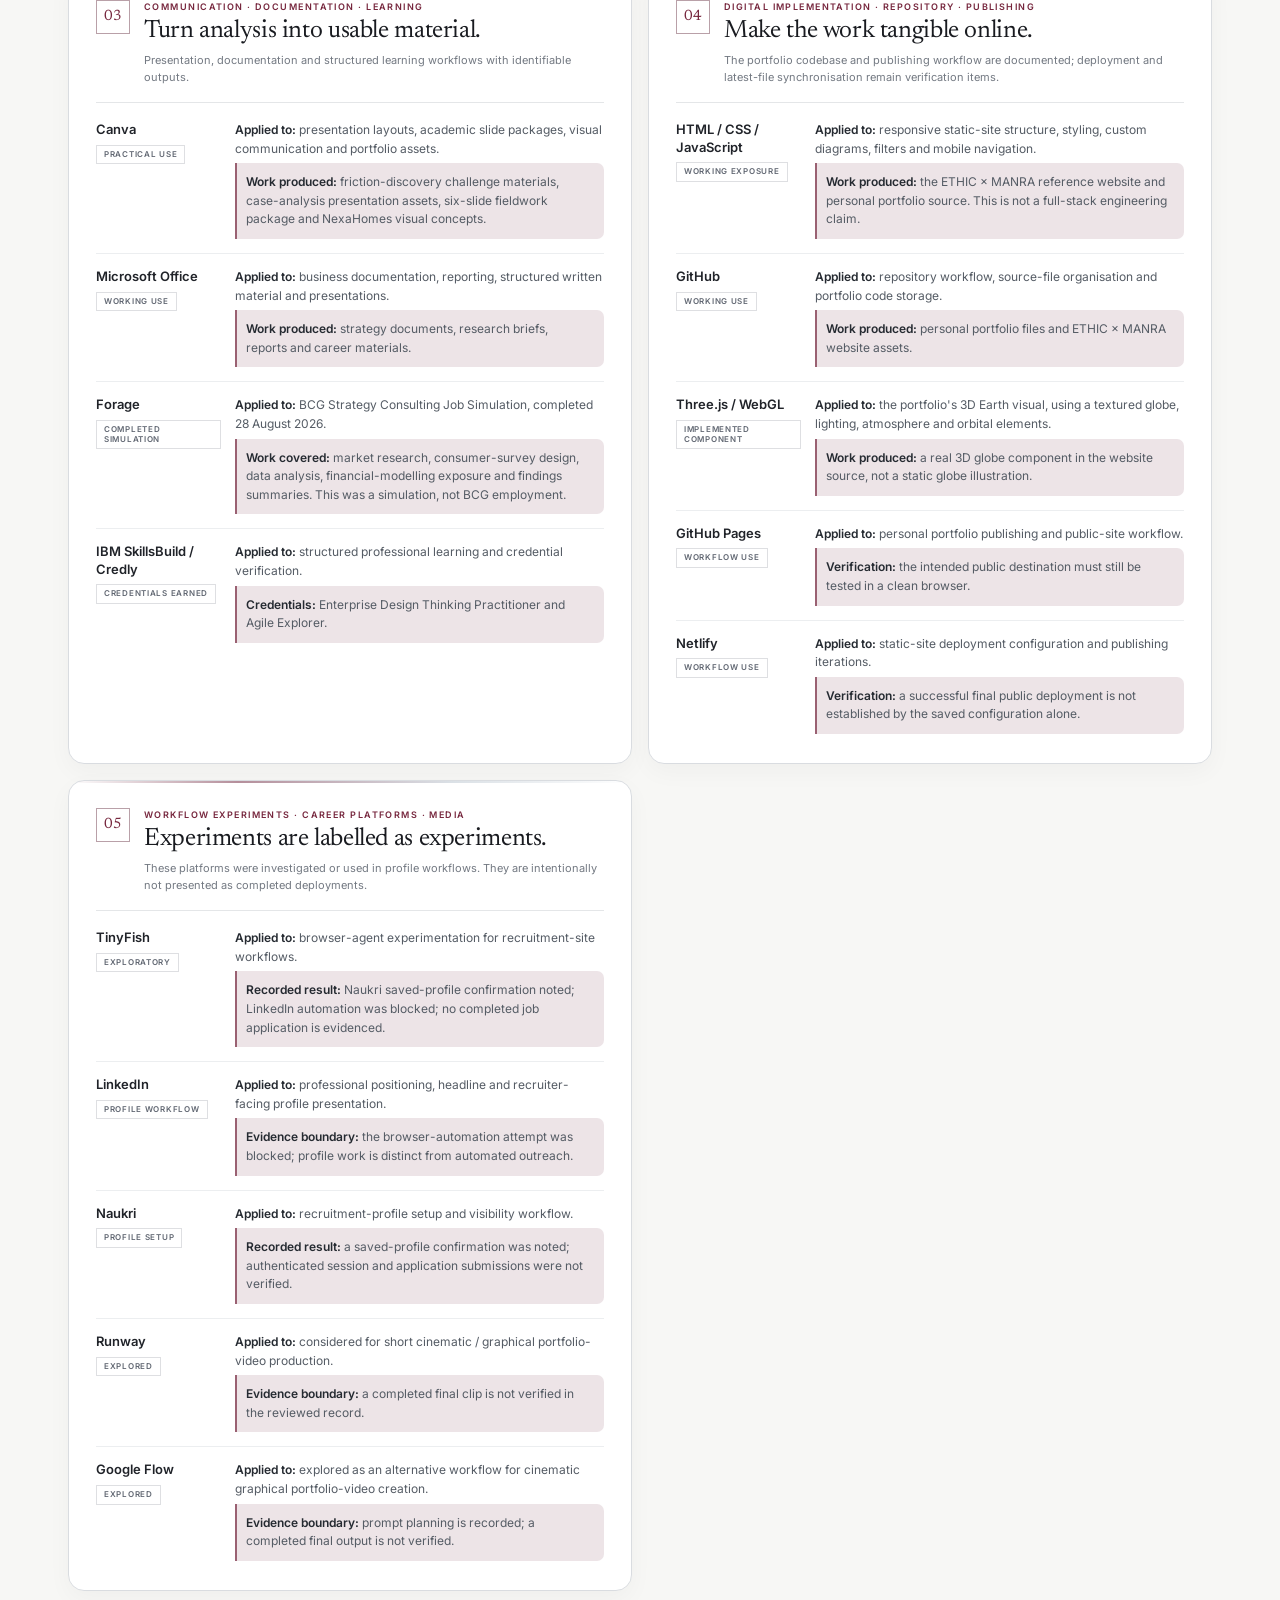
==== commit 22f1c61e: "Apply cinematic Tech Intelligence portfolio styling" ====
--- a/index.html
+++ b/index.html
@@ -3939,6 +3939,7 @@
   </style>
 
   <link rel="stylesheet" href="/tools-evidence.css?v=20261120-01">
+<link rel="stylesheet" href="/tools-cinematic.css?v=20261120-cinematic-01">
 </head>
 <body>
   <a class="skip" href="index.html#main">Skip to content</a>
--- a/tools-cinematic.css
+++ b/tools-cinematic.css
@@ -0,0 +1,134 @@
+/* ==========================================================
+   TECH INTELLIGENCE — cinematic layer
+   Silver / graphite / burgundy; clear evidence-first hierarchy.
+   ========================================================== */
+.tools-practice {
+  position: relative;
+  isolation: isolate;
+  overflow: hidden;
+  background:
+    radial-gradient(ellipse at 88% 7%, rgba(109,38,59,.22), transparent 35%),
+    radial-gradient(ellipse at 8% 95%, rgba(125,145,160,.12), transparent 42%),
+    linear-gradient(145deg, #11151b 0%, #1b2028 55%, #10141a 100%);
+  color: #edf1f4;
+}
+.tools-practice::before {
+  content: "TECH INTELLIGENCE";
+  position: absolute; z-index: -1; right: -2vw; top: 2.8%;
+  font: 600 clamp(42px, 9vw, 132px)/1 var(--sans, Arial);
+  letter-spacing: .12em; color: rgba(255,255,255,.025);
+  white-space: nowrap; pointer-events: none;
+}
+.tools-practice .section-head { border-color: rgba(228,234,239,.22); }
+.tools-practice .section-num,
+.tools-practice .section-kicker { color: #aeb9c3; }
+.tools-practice .section-title { color: #f6f7f8; }
+.tools-practice .section-lede { color: #c5ced6; }
+.tools-practice .tools-intro { gap: clamp(26px, 5vw, 70px); }
+.tools-practice .tools-stats {
+  border: 1px solid rgba(224,232,238,.16);
+  background: linear-gradient(135deg, rgba(255,255,255,.07), rgba(255,255,255,.015));
+  box-shadow: inset 0 1px rgba(255,255,255,.06), 0 24px 70px rgba(0,0,0,.16);
+  backdrop-filter: blur(12px);
+}
+.tools-practice .tools-stat { border-color: rgba(224,232,238,.12); }
+.tools-practice .tools-stat strong { color: #f5f6f7; }
+.tools-practice .tools-stat span { color: #aeb9c3; }
+.tools-practice .tools-toolbar { gap: 8px; }
+.tools-practice .tool-filter {
+  border: 1px solid rgba(226,234,240,.22);
+  color: #d7dfe6; background: rgba(255,255,255,.035);
+  transition: transform .25s ease, background .25s ease, border-color .25s ease, color .25s ease;
+}
+.tools-practice .tool-filter:hover { transform: translateY(-2px); border-color: rgba(201,155,168,.7); }
+.tools-practice .tool-filter[aria-pressed="true"] {
+  background: linear-gradient(110deg, #76263d, #4a1a2b);
+  color: #fff; border-color: #a46b7c;
+  box-shadow: 0 8px 28px rgba(109,38,59,.25);
+}
+.tools-practice .tool-filter-status { color: #9daab5; }
+.tools-practice .tool-cluster-grid { gap: 16px; }
+.tools-practice .tool-cluster {
+  position: relative; overflow: hidden;
+  background: linear-gradient(145deg, rgba(255,255,255,.065), rgba(255,255,255,.018));
+  border: 1px solid rgba(225,233,239,.14);
+  border-radius: 16px;
+  box-shadow: 0 22px 55px rgba(0,0,0,.17);
+  backdrop-filter: blur(10px);
+  transition: transform .35s ease, border-color .35s ease, box-shadow .35s ease;
+}
+.tools-practice .tool-cluster::before {
+  content: ""; position: absolute; inset: 0 0 auto; height: 2px;
+  background: linear-gradient(90deg, transparent, #8d5265 30%, #c7d0d8 68%, transparent);
+  opacity: .65;
+}
+.tools-practice .tool-cluster:hover {
+  transform: translateY(-5px);
+  border-color: rgba(205,166,178,.36);
+  box-shadow: 0 28px 70px rgba(0,0,0,.26);
+}
+.tools-practice .tool-cluster-head { border-color: rgba(225,233,239,.12); }
+.tools-practice .tool-cluster-index { color: #bd8998; }
+.tools-practice .tool-cluster-kicker { color: #a9b4be; }
+.tools-practice .tool-cluster-head h3 { color: #f1f4f6; }
+.tools-practice .tool-cluster-summary { color: #bac5ce; }
+.tools-practice .tool-entry { border-color: rgba(225,233,239,.11); }
+.tools-practice .tool-entry-name h4 { color: #f1f4f6; }
+.tools-practice .tool-state {
+  background: rgba(255,255,255,.045);
+  color: #c6d0d8;
+  border: 1px solid rgba(225,233,239,.14);
+}
+.tools-practice .tool-entry-copy,
+.tools-practice .tool-entry-copy p { color: #c0cad3; }
+.tools-practice .tool-entry-copy strong { color: #eef2f5; }
+.tools-practice .tool-entry-output {
+  padding: 10px 12px; margin-top: 8px;
+  background: rgba(109,38,59,.12);
+  border-left: 2px solid #865063;
+  border-radius: 0 7px 7px 0;
+}
+.tools-practice .tools-proof-strip {
+  border: 1px solid rgba(225,233,239,.14);
+  border-radius: 14px; overflow: hidden;
+  background: rgba(255,255,255,.035);
+}
+.tools-practice .tools-proof-item { border-color: rgba(225,233,239,.1); }
+.tools-practice .tools-proof-item span { color: #a9b4be; }
+.tools-practice .tools-proof-item strong { color: #f2f4f6; }
+.tools-practice .tools-proof-item small { color: #c0cad3; }
+.tools-practice .tools-evidence-note { color: #98a5b0; }
+.tool-flow-section {
+  position: relative; overflow: hidden;
+  background: #e5e9ed;
+}
+.tool-flow-section::before {
+  content: ""; position: absolute; inset: 0; pointer-events: none;
+  background: radial-gradient(ellipse at 50% 0%, rgba(109,38,59,.09), transparent 50%);
+}
+.tool-flow-head h2 { color: #171a20; }
+.tool-flow-intro { color: #515b66; }
+.tool-flow-board {
+  border: 1px solid #c4ccd4; border-radius: 16px;
+  background: linear-gradient(135deg, #f7f9fa, #dce2e8);
+  box-shadow: 0 22px 60px rgba(35,45,56,.09);
+  overflow: hidden;
+}
+.tool-flow-step { transition: transform .3s ease, filter .3s ease; }
+.tool-flow-step:hover { transform: translateY(-4px); }
+.tool-flow-node {
+  box-shadow: 0 0 0 5px rgba(109,38,59,.06), 0 0 28px rgba(109,38,59,.12);
+}
+.tools-practice .tool-cluster[hidden] { display: none !important; }
+@media (max-width: 700px) {
+  .tools-practice .tool-cluster { border-radius: 12px; }
+  .tools-practice .tools-proof-strip { border-radius: 10px; }
+  .tools-practice::before { top: 1%; right: -8%; font-size: 48px; }
+}
+@media (prefers-reduced-motion: reduce) {
+  .tools-practice .tool-cluster,
+  .tools-practice .tool-filter,
+  .tool-flow-step { transition: none !important; }
+  .tools-practice .tool-cluster:hover,
+  .tool-flow-step:hover { transform: none !important; }
+}
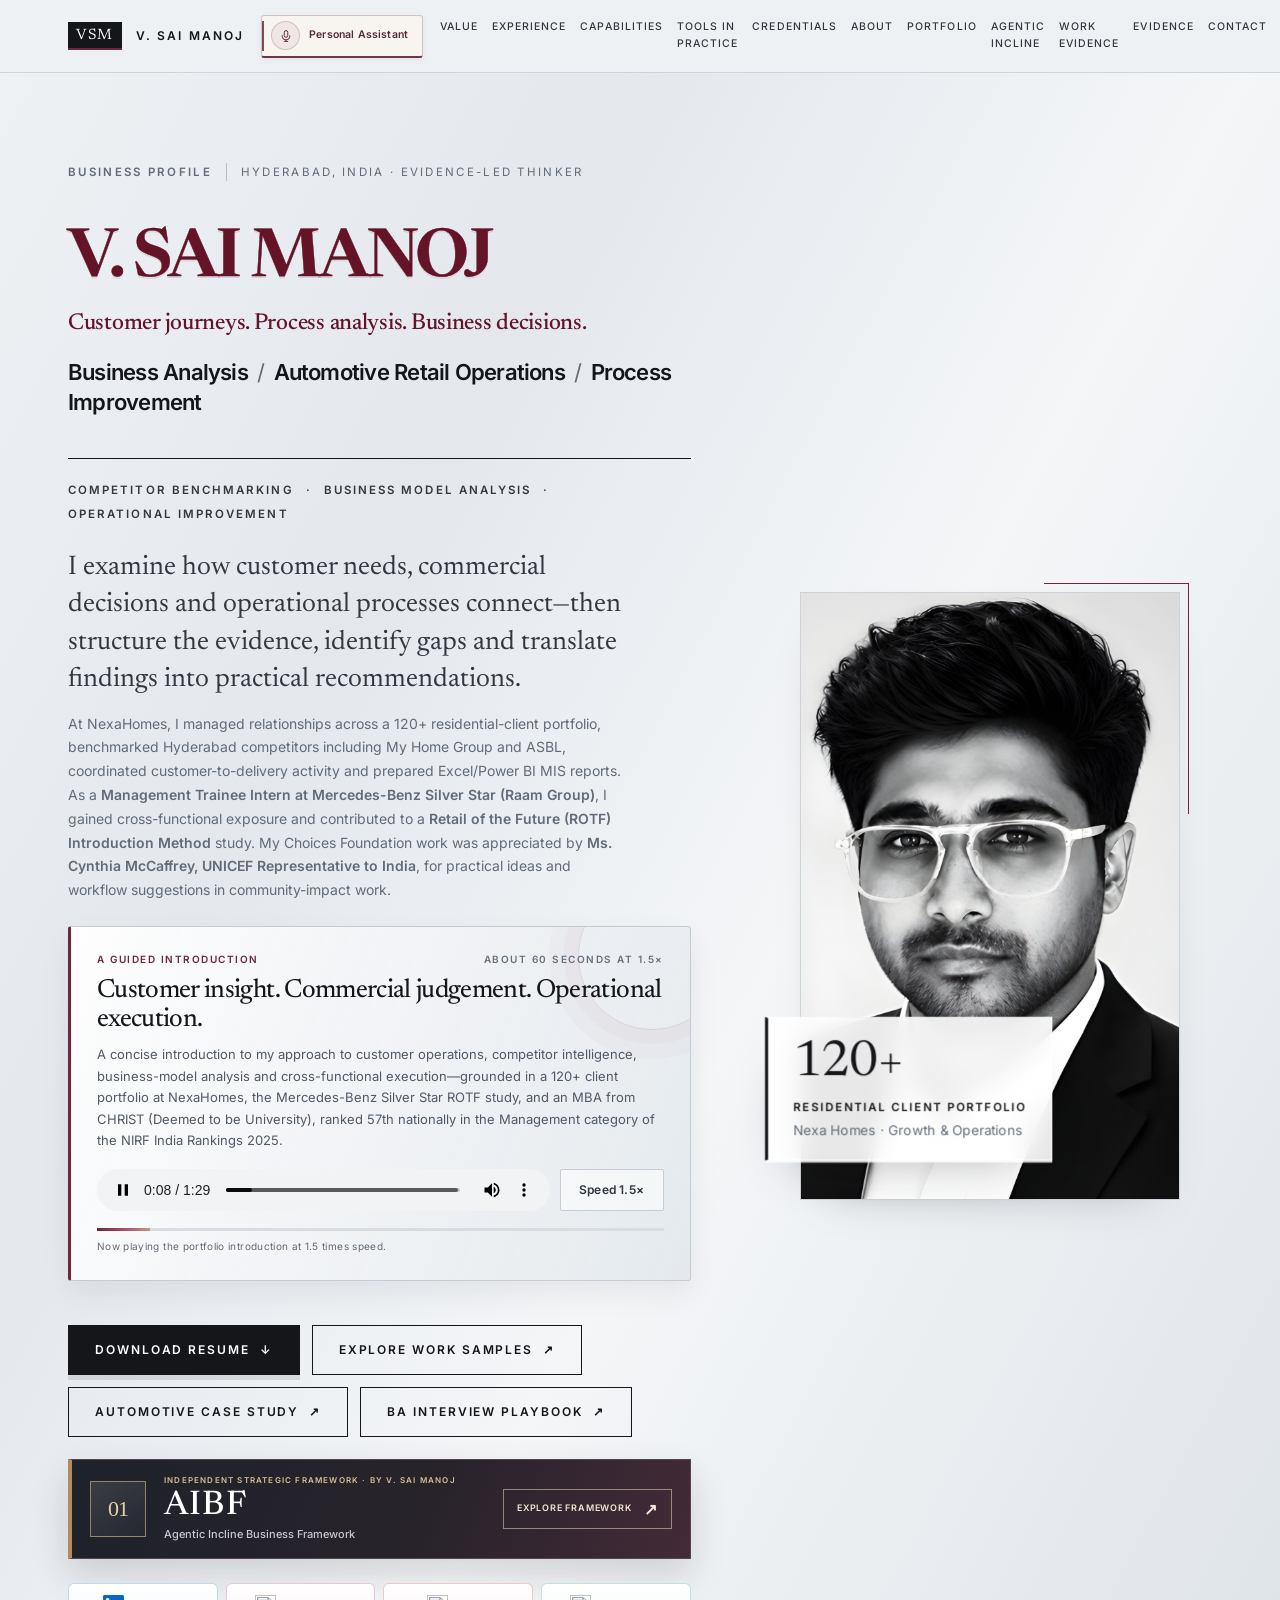
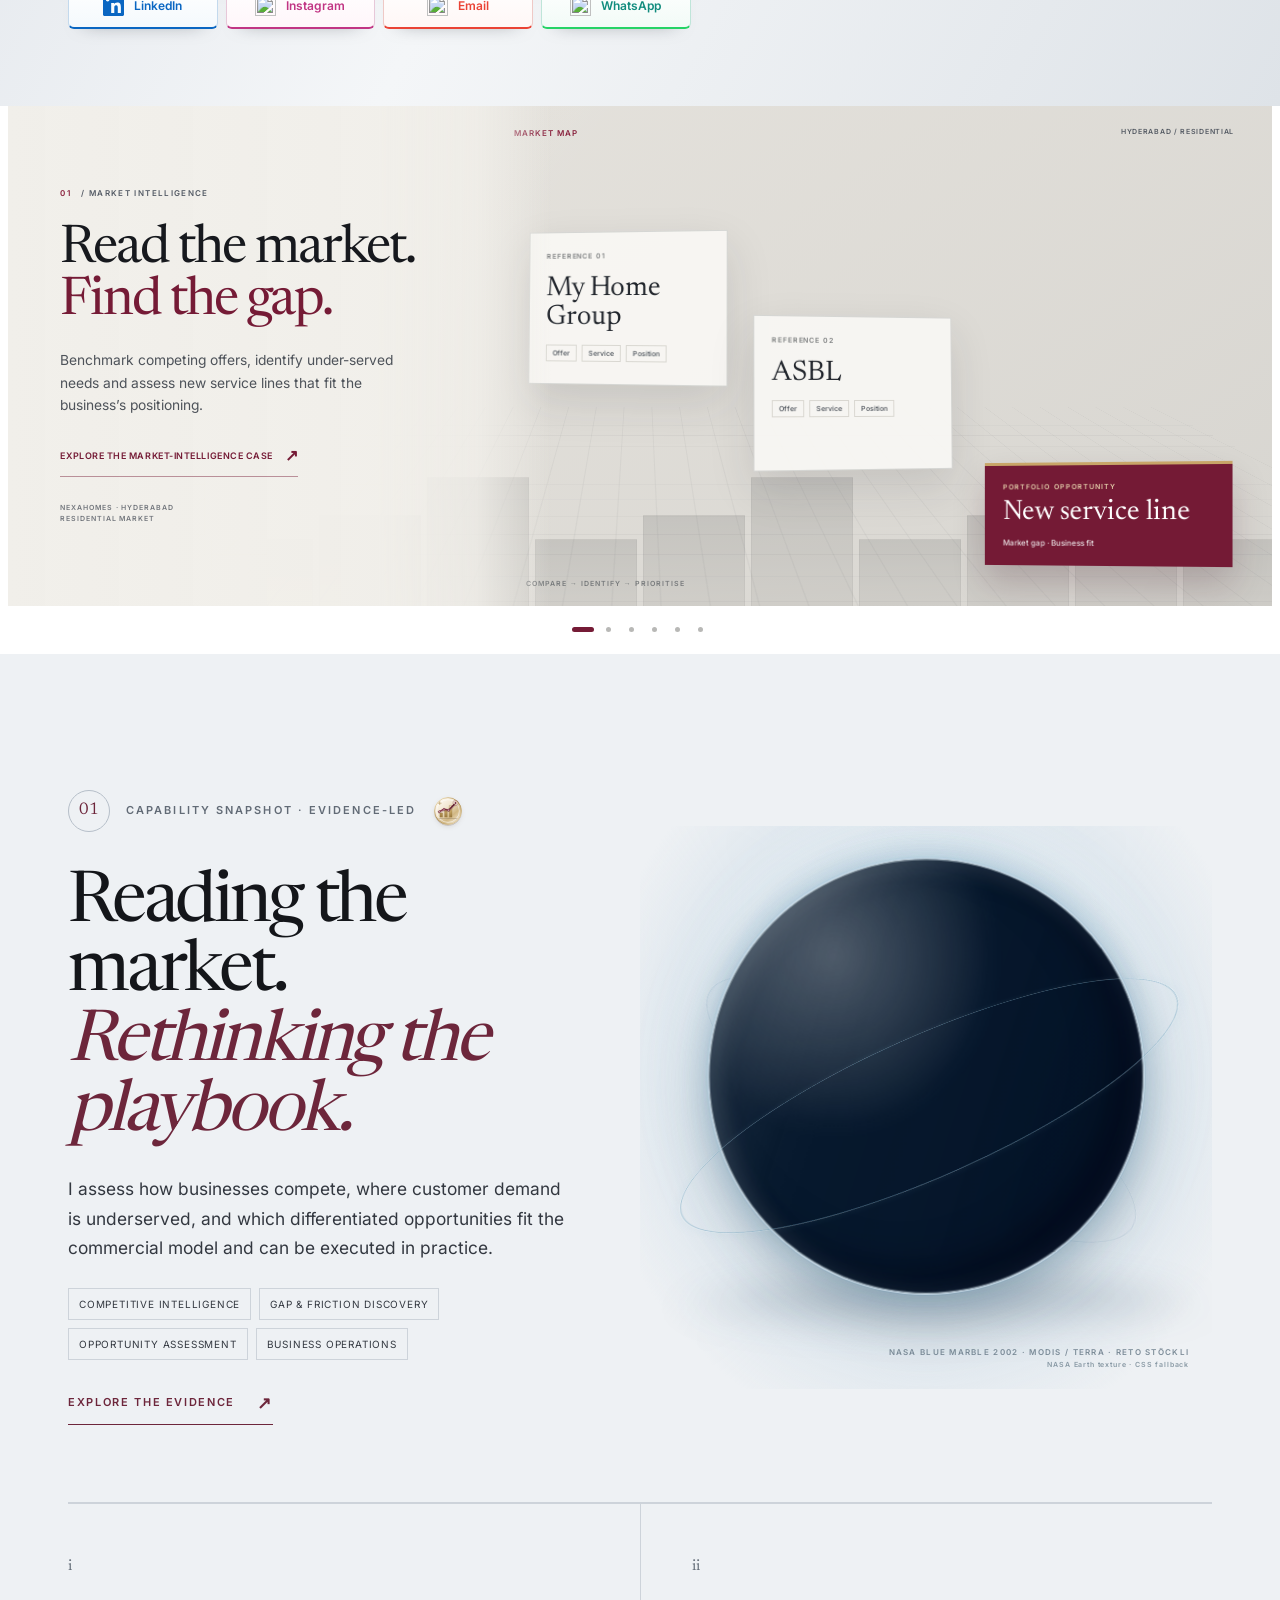
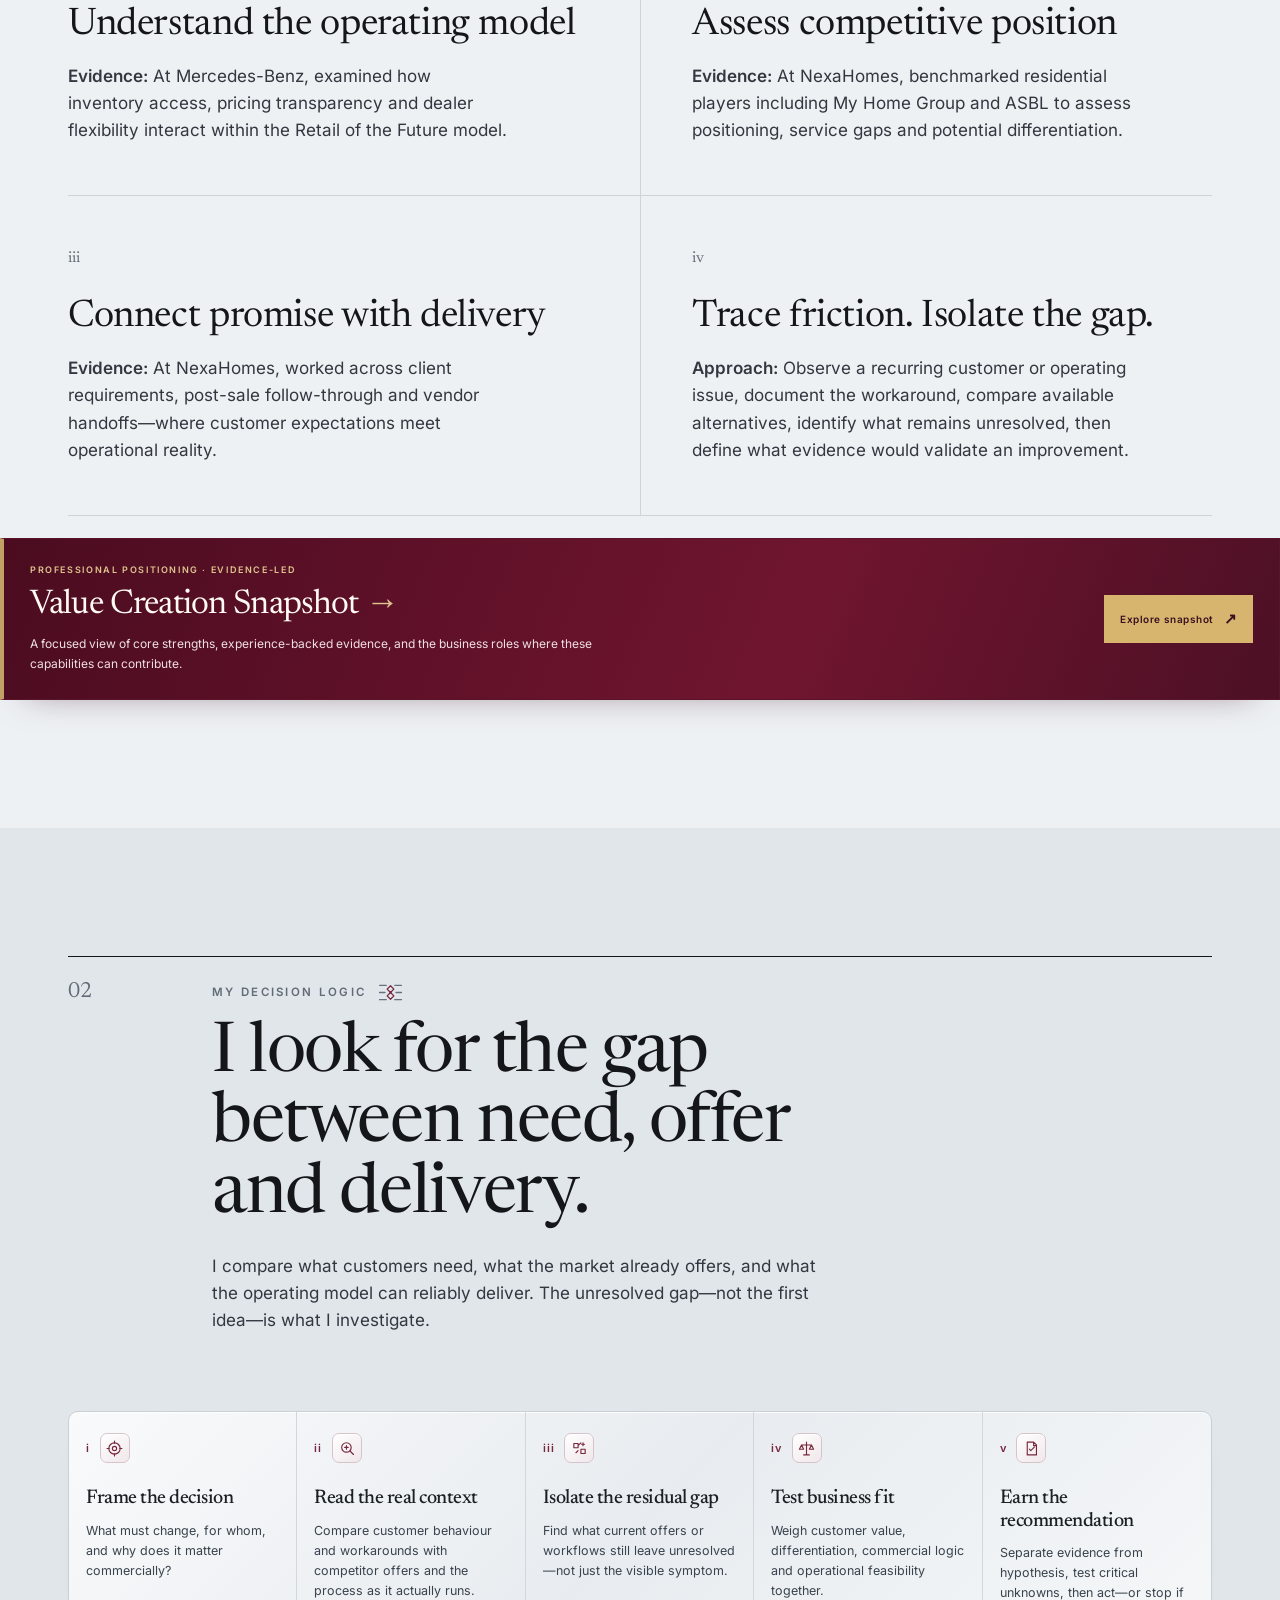
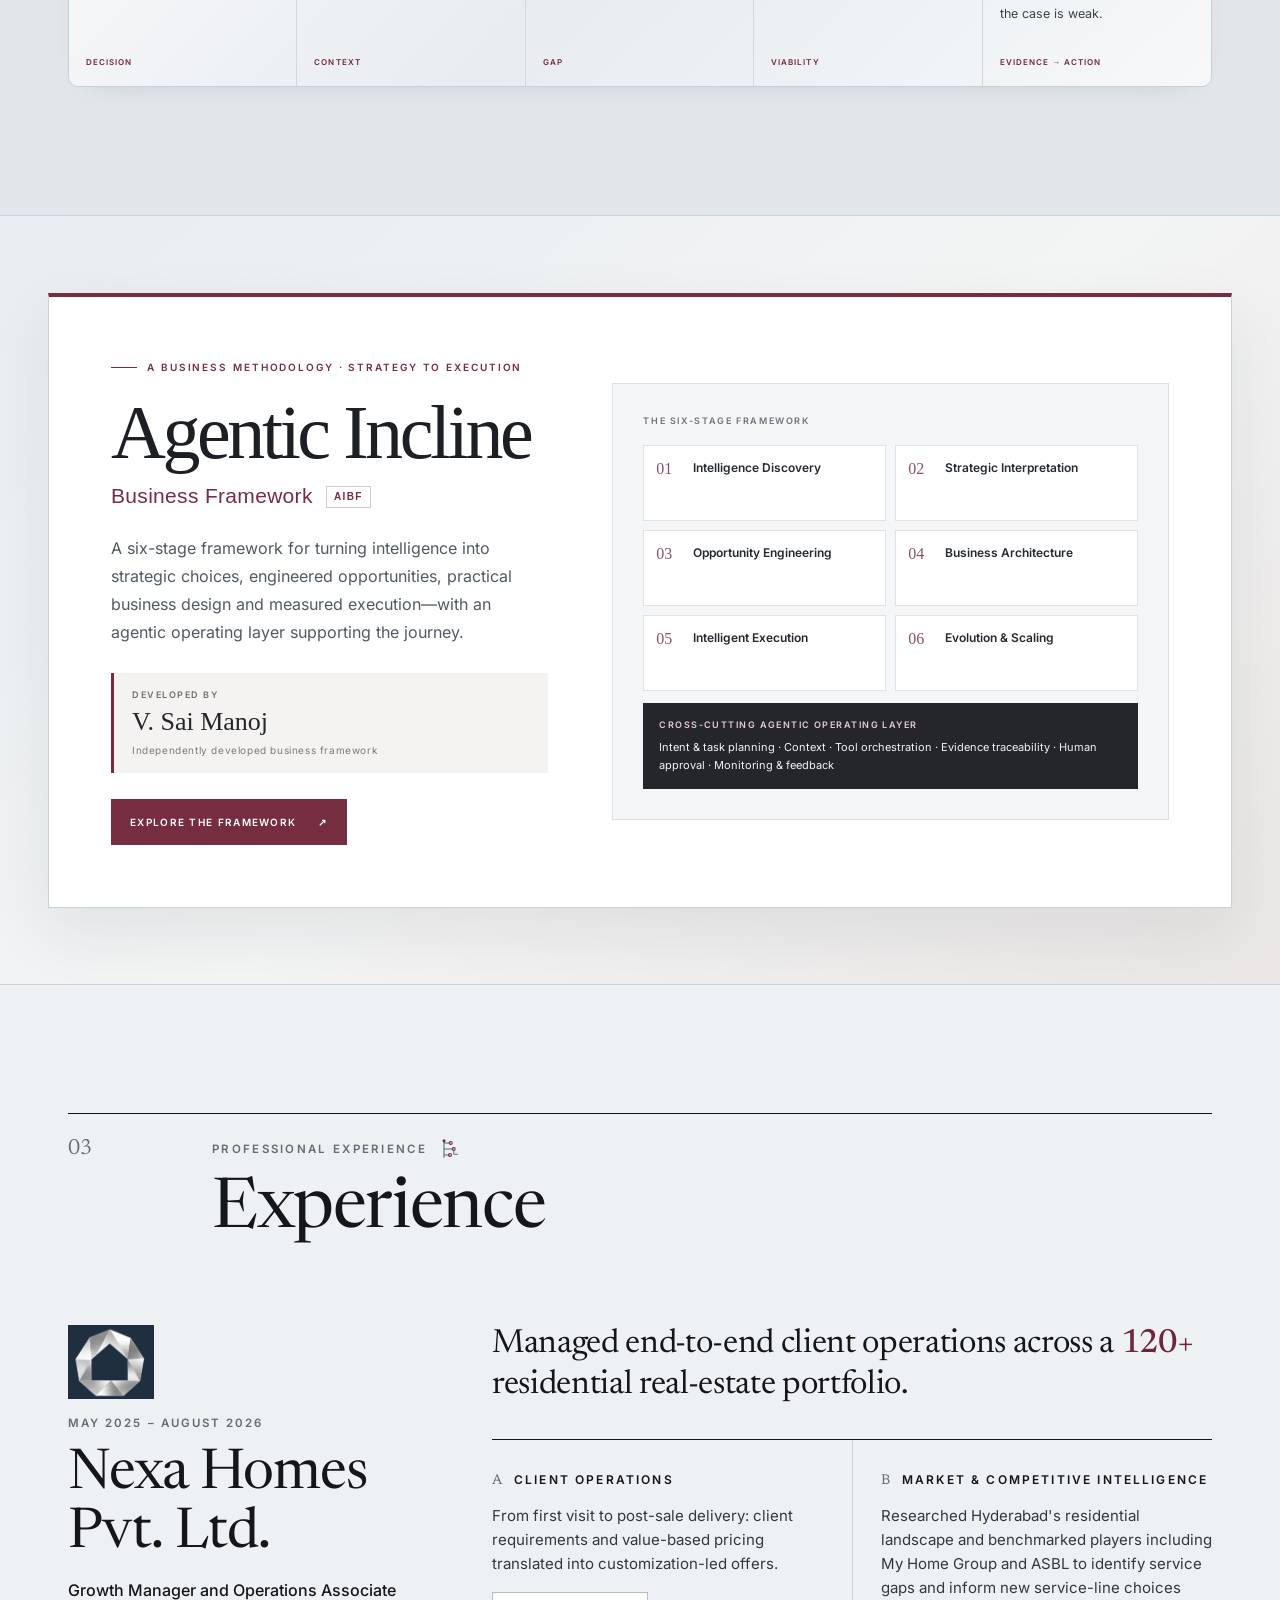
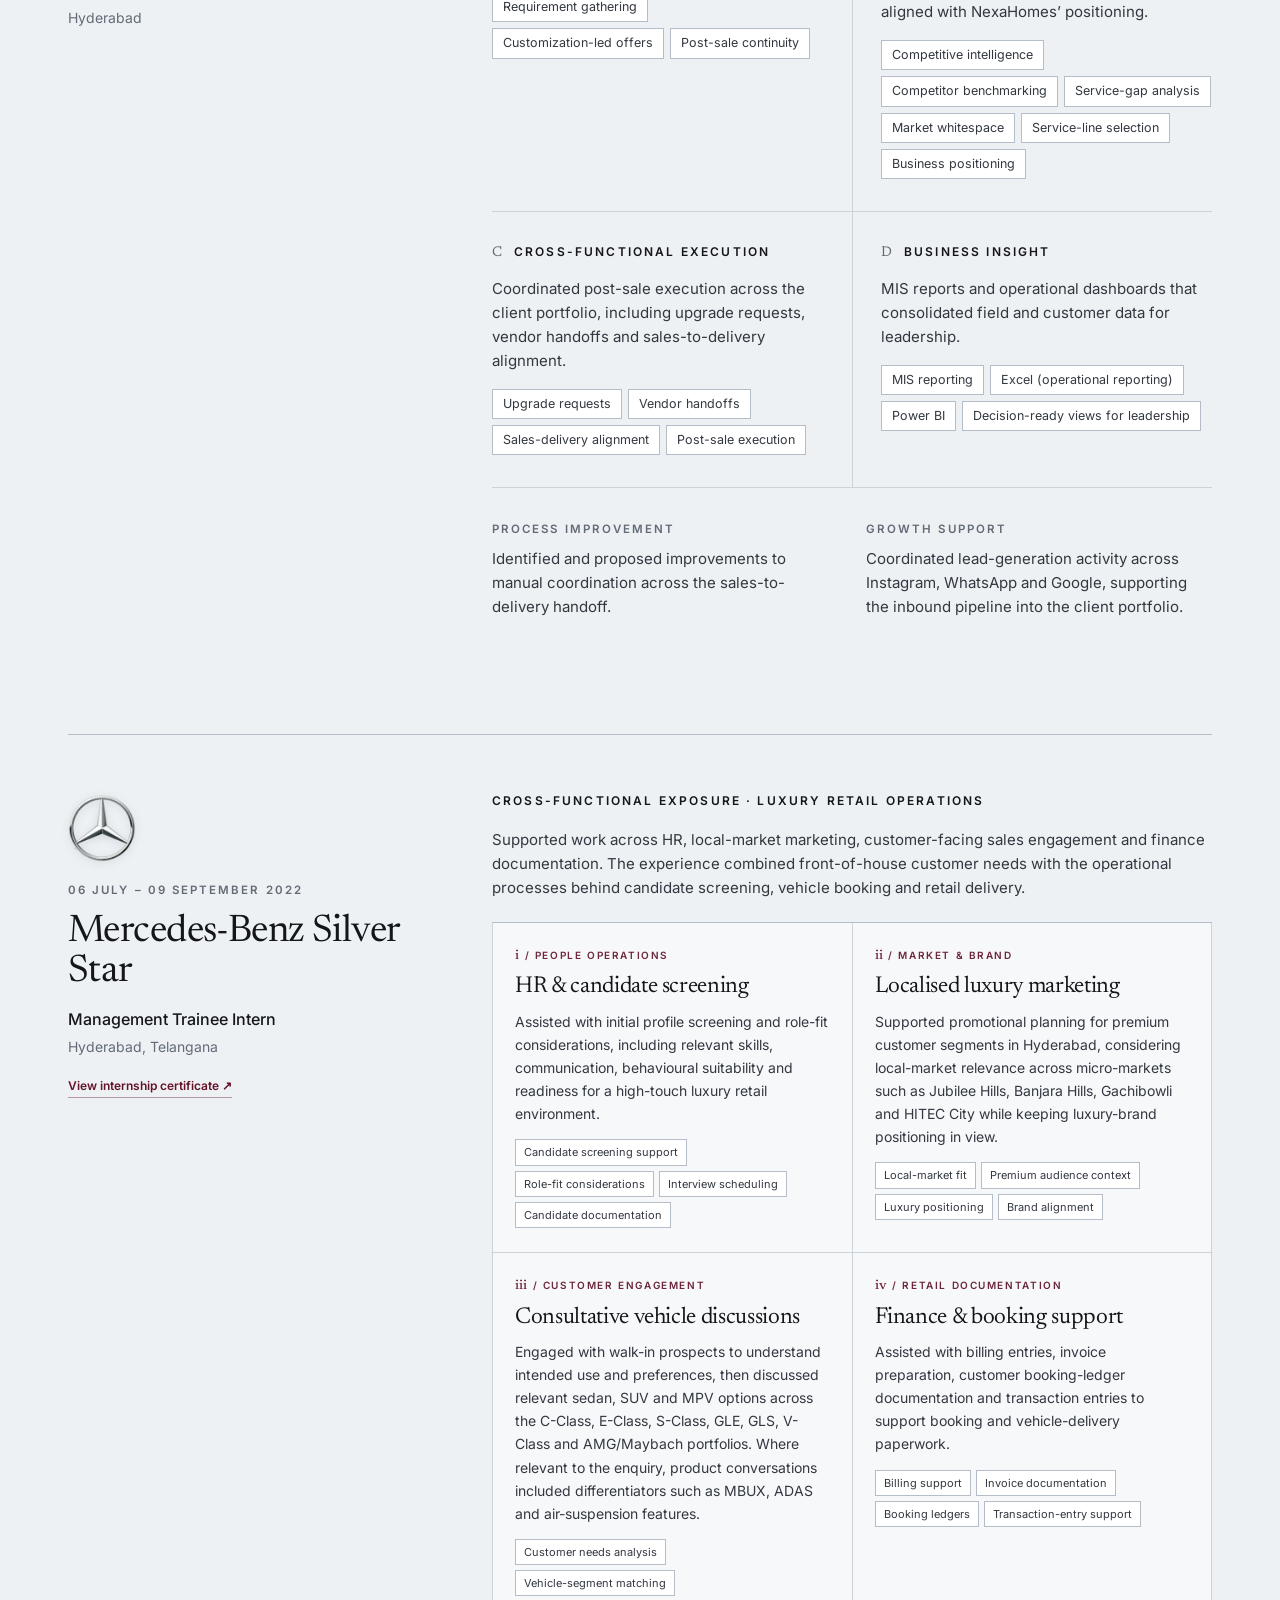
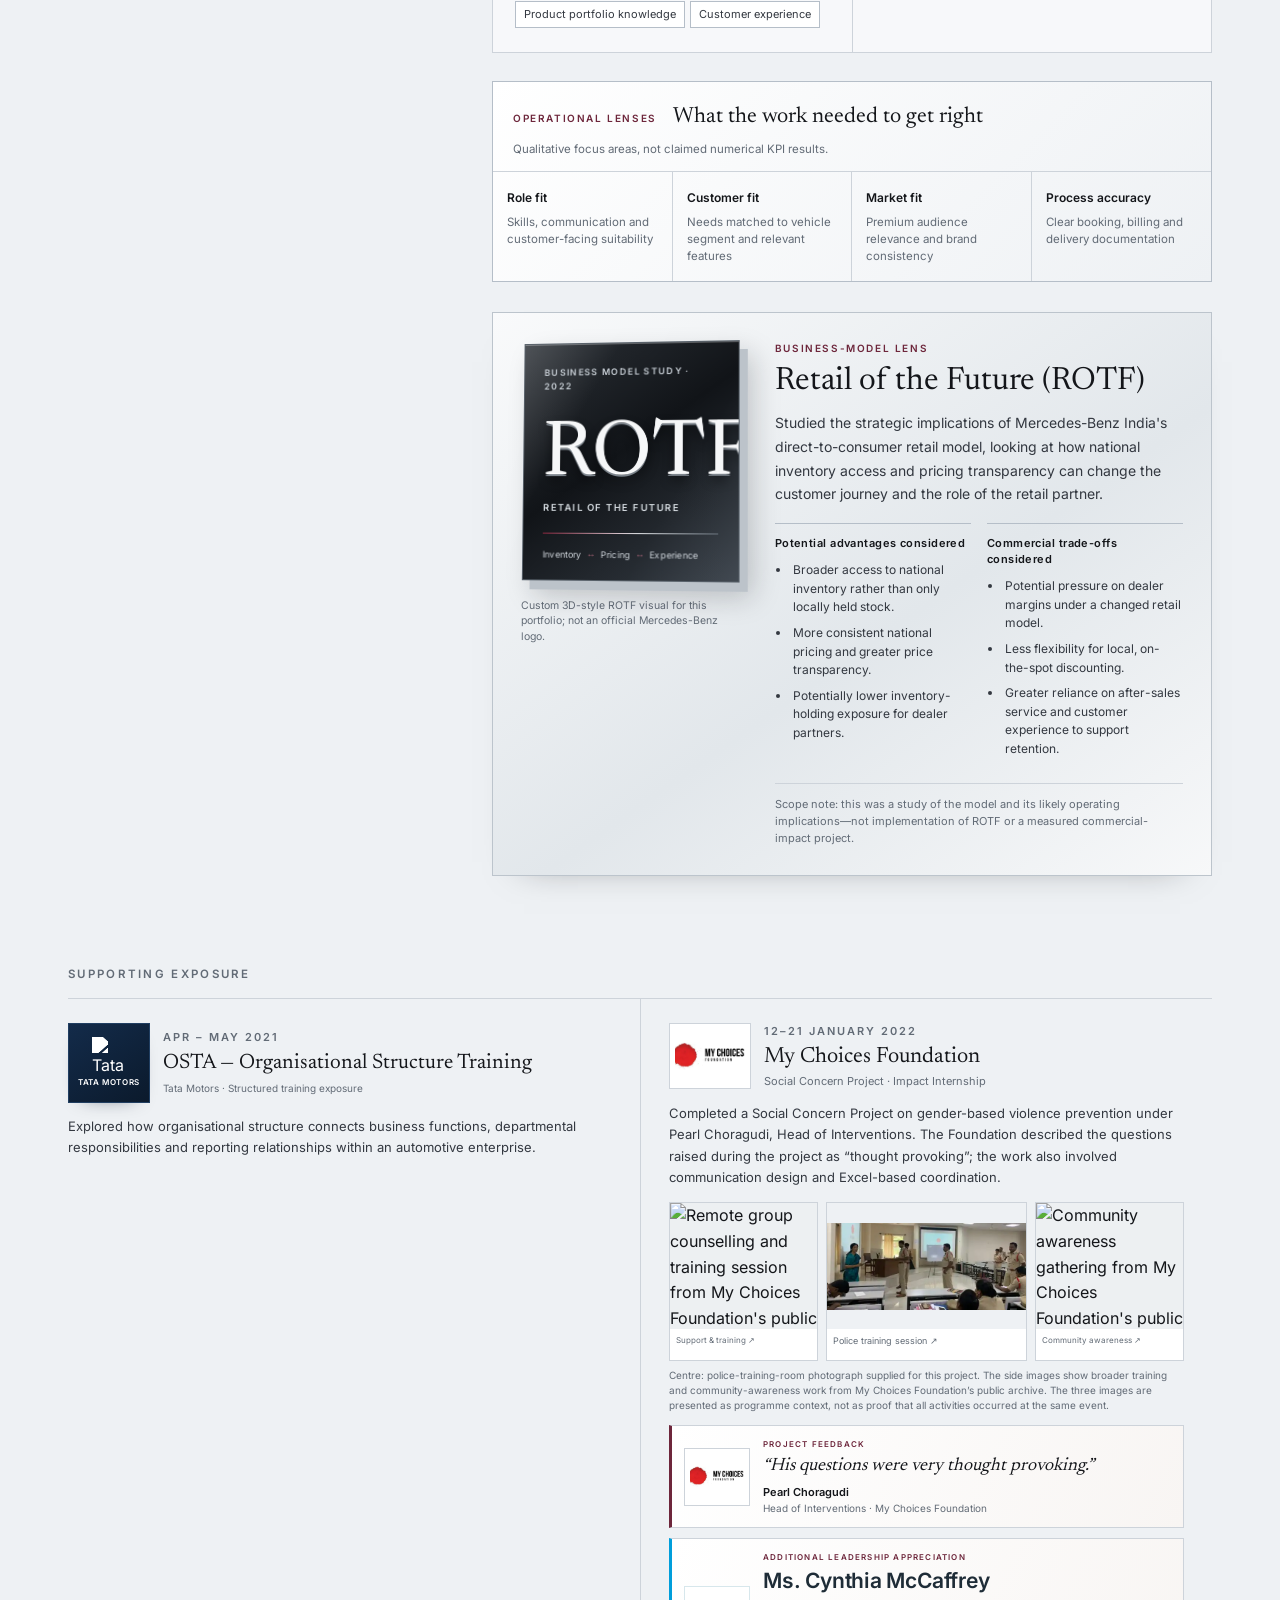
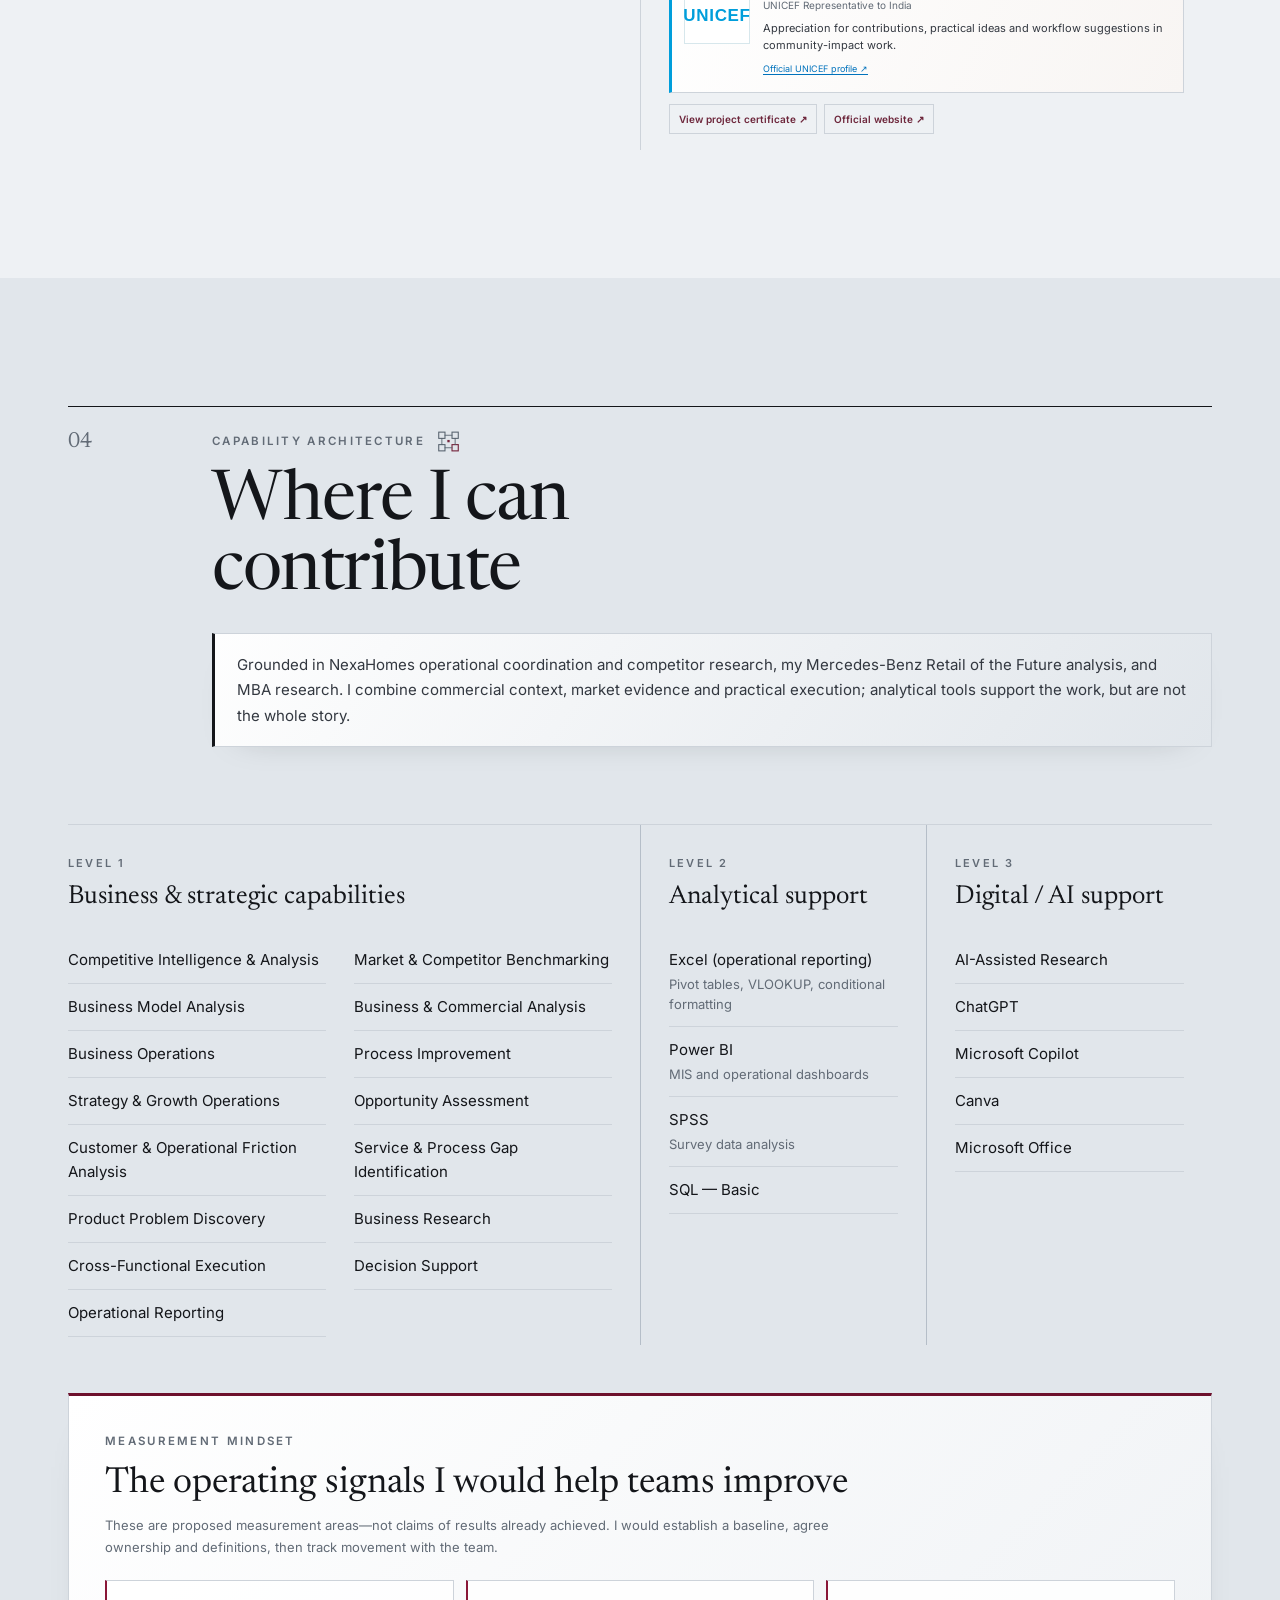
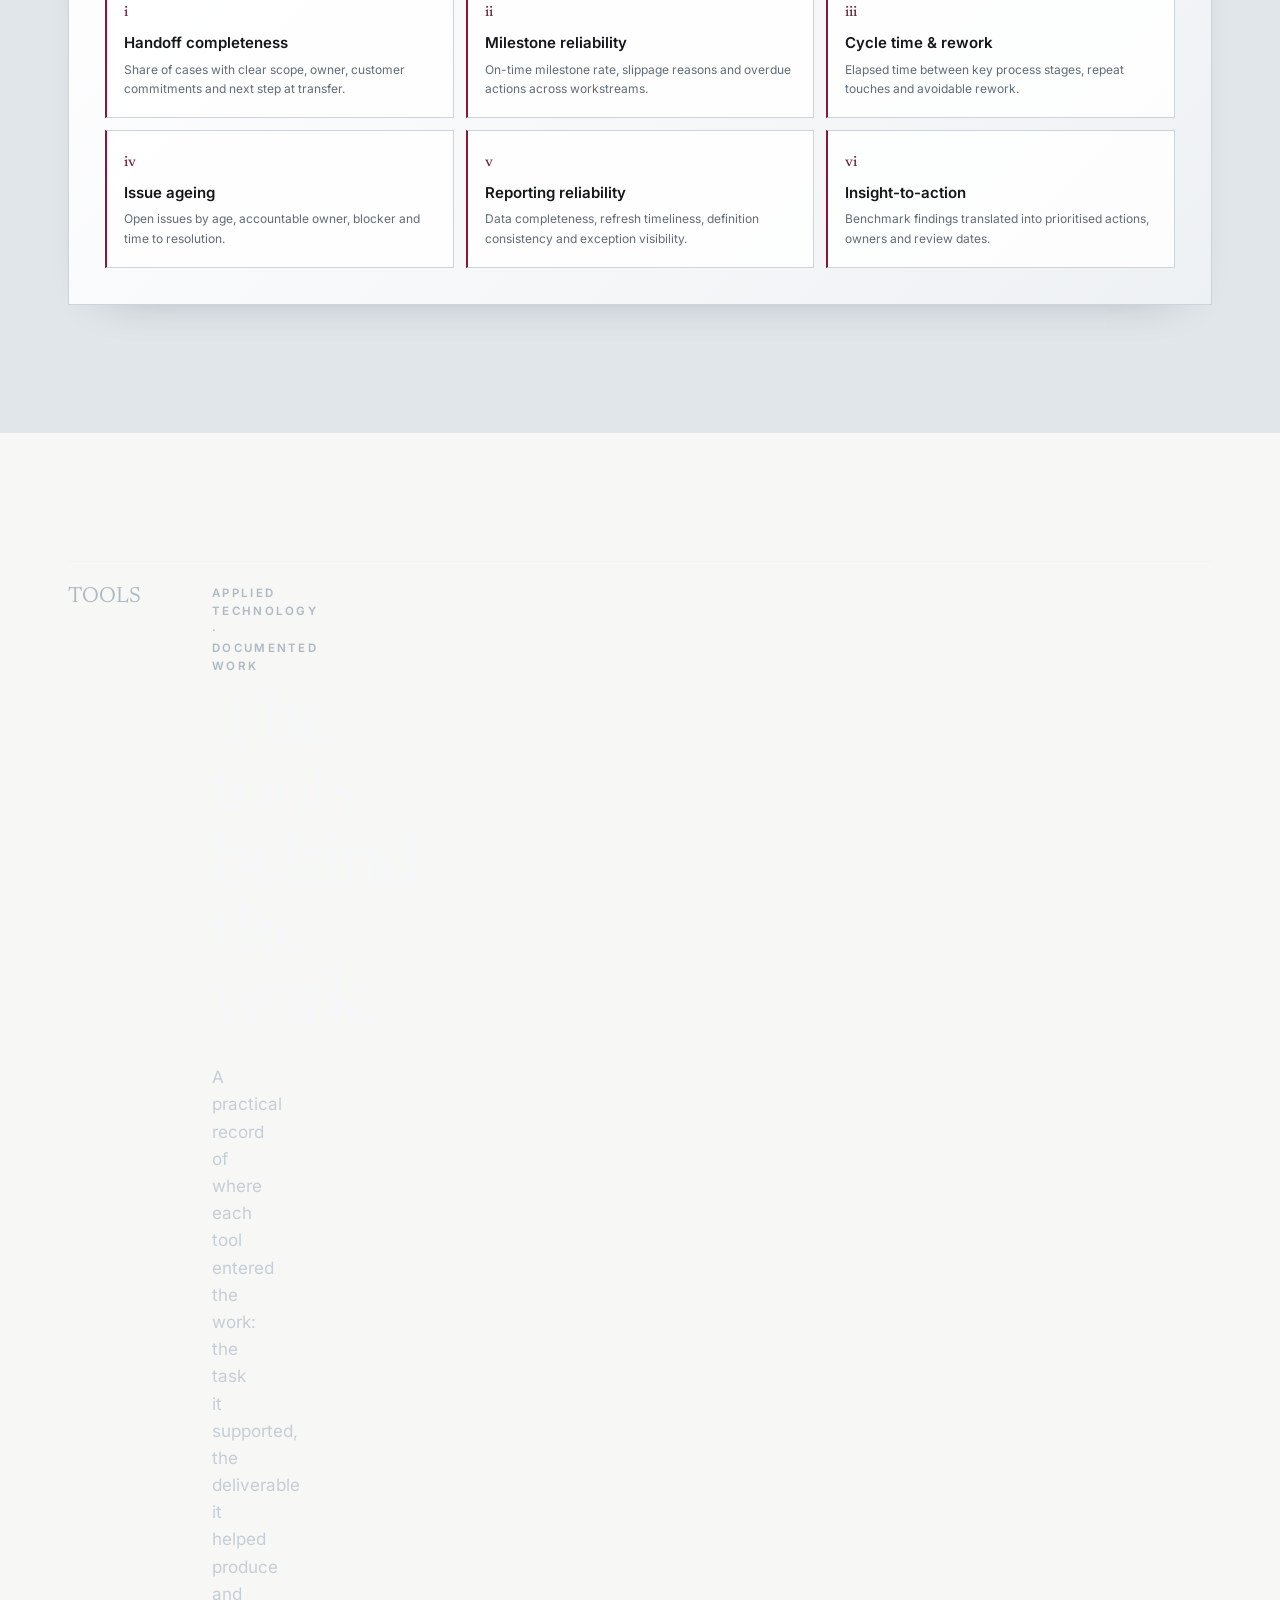
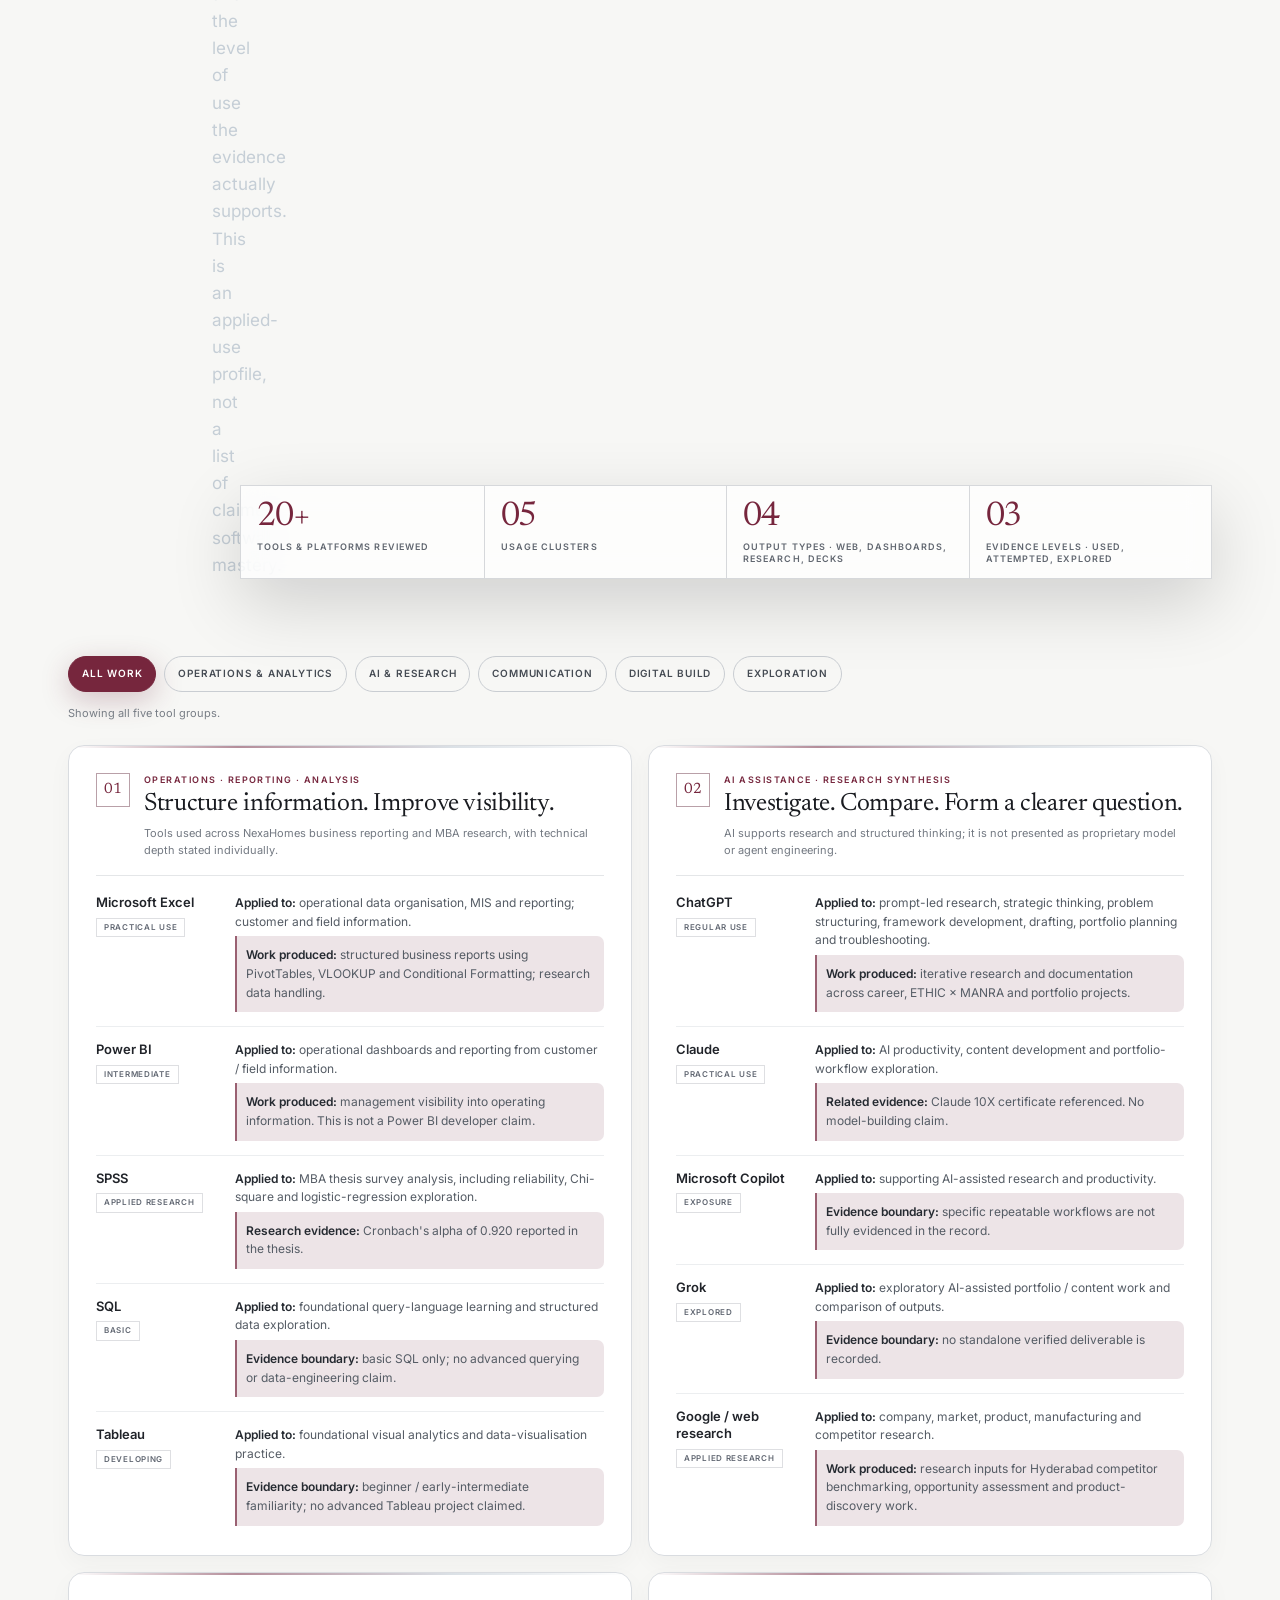
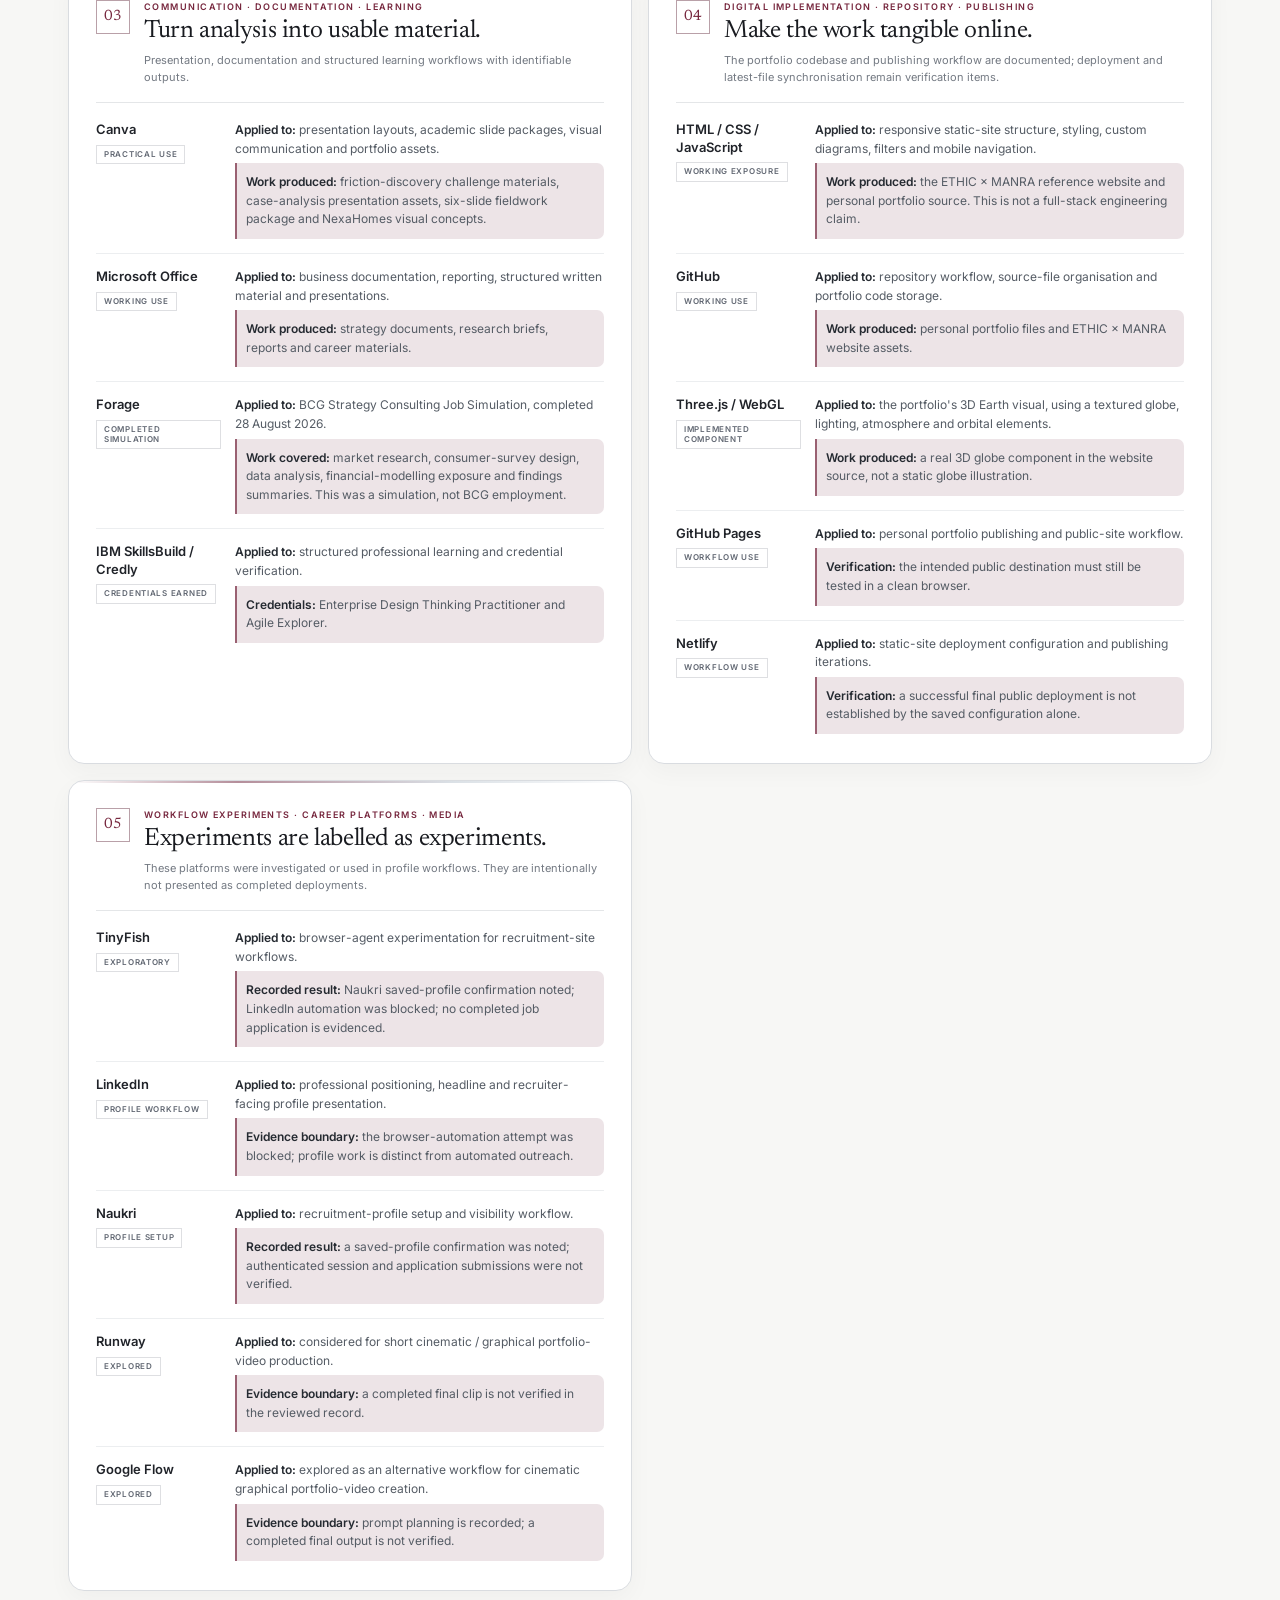
==== commit deb0197a: "Add cinematic mindset frameworks and credentials panel" ====
--- a/index.html
+++ b/index.html
@@ -4915,7 +4915,58 @@
           <div class="tools-proof-item"><span>Independent method</span><strong>ETHIC × MANRA</strong><small>12 discovery stages, three evidence tiers and five qualification gates.</small></div>
           <div class="tools-proof-item"><span>Digital implementation</span><strong>Portfolio build</strong><small>Responsive website source, repository workflow and a 3D Earth component.</small></div>
         </div>
-        <p class="tools-evidence-note">Evidence note: the original inventory distinguishes three evidence levels—used, attempted and explored—while individual entries qualify tool depth more precisely. SQL is basic; Tableau is beginner / early-intermediate; Power BI is intermediate. A saved configuration or workflow experiment is not presented as a verified live deployment or business outcome.</p>
+        <section class="tech-mindset-module" aria-labelledby="tech-mindset-title">
+  <div class="tech-mindset-head">
+    <p class="tech-mindset-eyebrow">Beyond software · the operating system behind the work</p>
+    <h3 id="tech-mindset-title">How I think. <em>How I build direction.</em></h3>
+    <p>Tools are only useful when paired with judgement. This layer makes the approach visible: the mental models, methods, frameworks and credentials that shape the work.</p>
+  </div>
+  <div class="tech-mindset-grid">
+    <article class="tech-mindset-card">
+      <span class="tech-mindset-number">01 / MINDSET</span><h4>Systems thinking</h4><p>Look across dependencies, handoffs, incentives and downstream effects—not just isolated symptoms.</p>
+    </article>
+    <article class="tech-mindset-card">
+      <span class="tech-mindset-number">02 / MINDSET</span><h4>First-principles questioning</h4><p>Challenge assumptions, reduce a problem to what is known, and rebuild a workable explanation.</p>
+    </article>
+    <article class="tech-mindset-card">
+      <span class="tech-mindset-number">03 / MINDSET</span><h4>Evidence discipline</h4><p>Separate observed facts, hypotheses, tests and verified conclusions; avoid unsupported certainty.</p>
+    </article>
+    <article class="tech-mindset-card">
+      <span class="tech-mindset-number">04 / MINDSET</span><h4>Friction-first discovery</h4><p>Find recurring user friction and unofficial workarounds; investigate the underlying force before proposing a solution.</p>
+    </article>
+    <article class="tech-mindset-card">
+      <span class="tech-mindset-number">05 / MINDSET</span><h4>Commercial judgement</h4><p>Evaluate value, feasibility, risk, resource constraints, adoption and scale before prioritising.</p>
+    </article>
+    <article class="tech-mindset-card">
+      <span class="tech-mindset-number">06 / MINDSET</span><h4>Insight to execution</h4><p>Translate findings into decisions, actions, ownership, measures and next steps.</p>
+    </article>
+  </div>
+  <div class="tech-framework-grid">
+    <article class="tech-framework-card">
+      <span class="tech-mindset-number">FRAMEWORK / INDEPENDENT DEVELOPMENT</span><h4>AIBF</h4><p><strong>Agentic Incline Business Framework</strong> — a structured approach to moving from intelligence and analysis into strategic choices, business architecture, execution and evolution.</p><span class="tech-framework-note">Framework under development · independent work</span>
+    </article>
+    <article class="tech-framework-card">
+      <span class="tech-mindset-number">FRAMEWORK / PRODUCT DISCOVERY</span><h4>ETHIC × MANRA</h4><p>Friction discovery, problem validation, solution feasibility, prototype evidence, adoption and scale—with gates that prevent weak assumptions from being treated as validated opportunities.</p><span class="tech-framework-note">Independent venture concept · validation-led</span>
+    </article>
+    <article class="tech-framework-card">
+      <span class="tech-mindset-number">METHOD / EVIDENCE CONTROL</span><h4>3-tier evidence taxonomy</h4><p>Observed → Hypothesis → Verified. Keep evidence status explicit so a concept, assumption or test is not overstated as proof.</p><span class="tech-framework-note">Applied to product-discovery qualification</span>
+    </article>
+    <article class="tech-framework-card">
+      <span class="tech-mindset-number">METHOD / BUSINESS MEASUREMENT</span><h4>KPI architecture</h4><p>Define the outcome, baseline, signal, metric owner, review cadence and action threshold before claiming improvement.</p><span class="tech-framework-note">Decision-support and operations approach</span>
+    </article>
+  </div>
+  <div class="tech-credential-panel">
+    <div class="tech-credential-title"><span class="tech-mindset-number">CREDENTIALS &amp; FORMAL LEARNING</span><h4>Verified learning. Clearly distinguished from work experience.</h4></div>
+    <div class="tech-credential-list">
+      <div><strong>IBM SkillsBuild</strong><span>Agile Explorer · Enterprise Design Thinking Practitioner</span></div>
+      <div><strong>Claude / AI learning</strong><span>Claude 10x AI Tools certificate</span></div>
+      <div><strong>Forage</strong><span>BCG Strategy Consulting Job Simulation · completed August 2026</span></div>
+      <div><strong>CHRIST (Deemed to be University)</strong><span>Academic Excellence Award for Outstanding Research · MBA thesis</span></div>
+    </div>
+  </div>
+</section>
+
+<p class="tools-evidence-note">Evidence note: the original inventory distinguishes three evidence levels—used, attempted and explored—while individual entries qualify tool depth more precisely. SQL is basic; Tableau is beginner / early-intermediate; Power BI is intermediate. A saved configuration or workflow experiment is not presented as a verified live deployment or business outcome.</p>
       </div>
     </section>
 
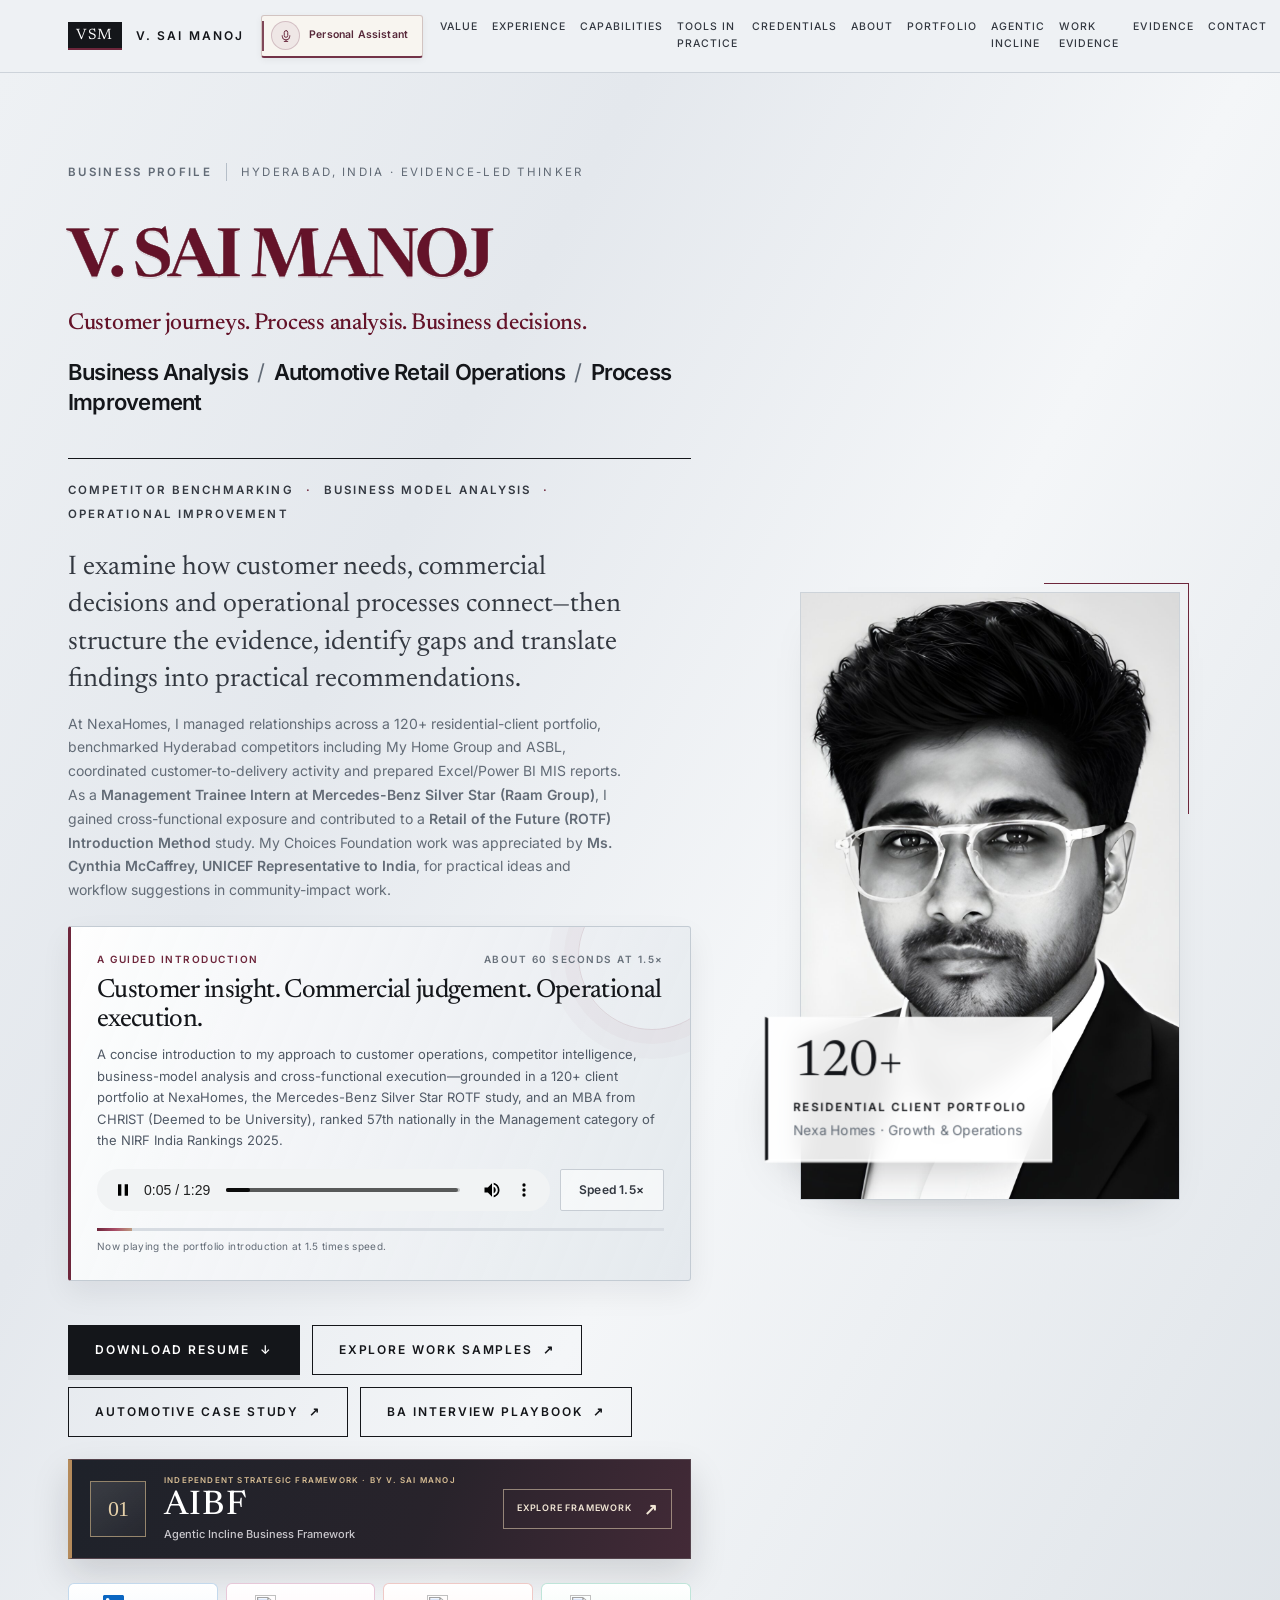
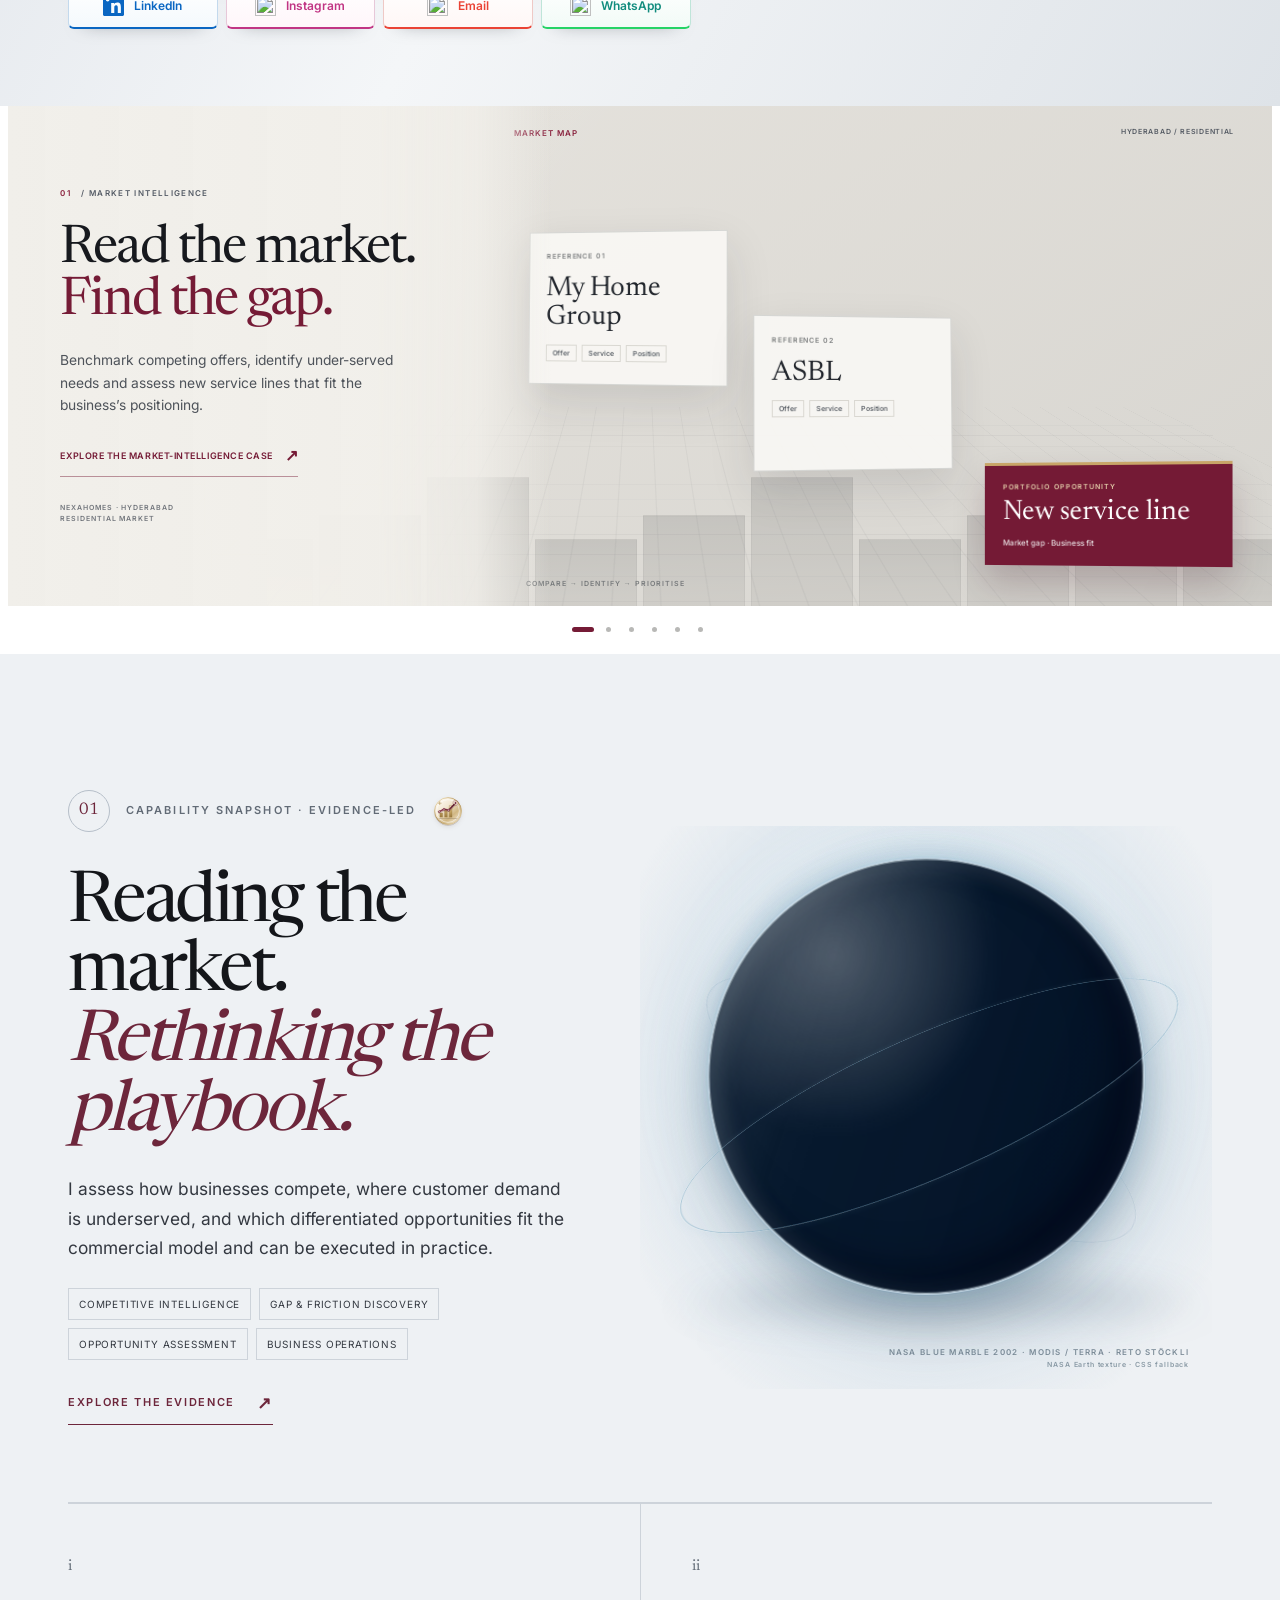
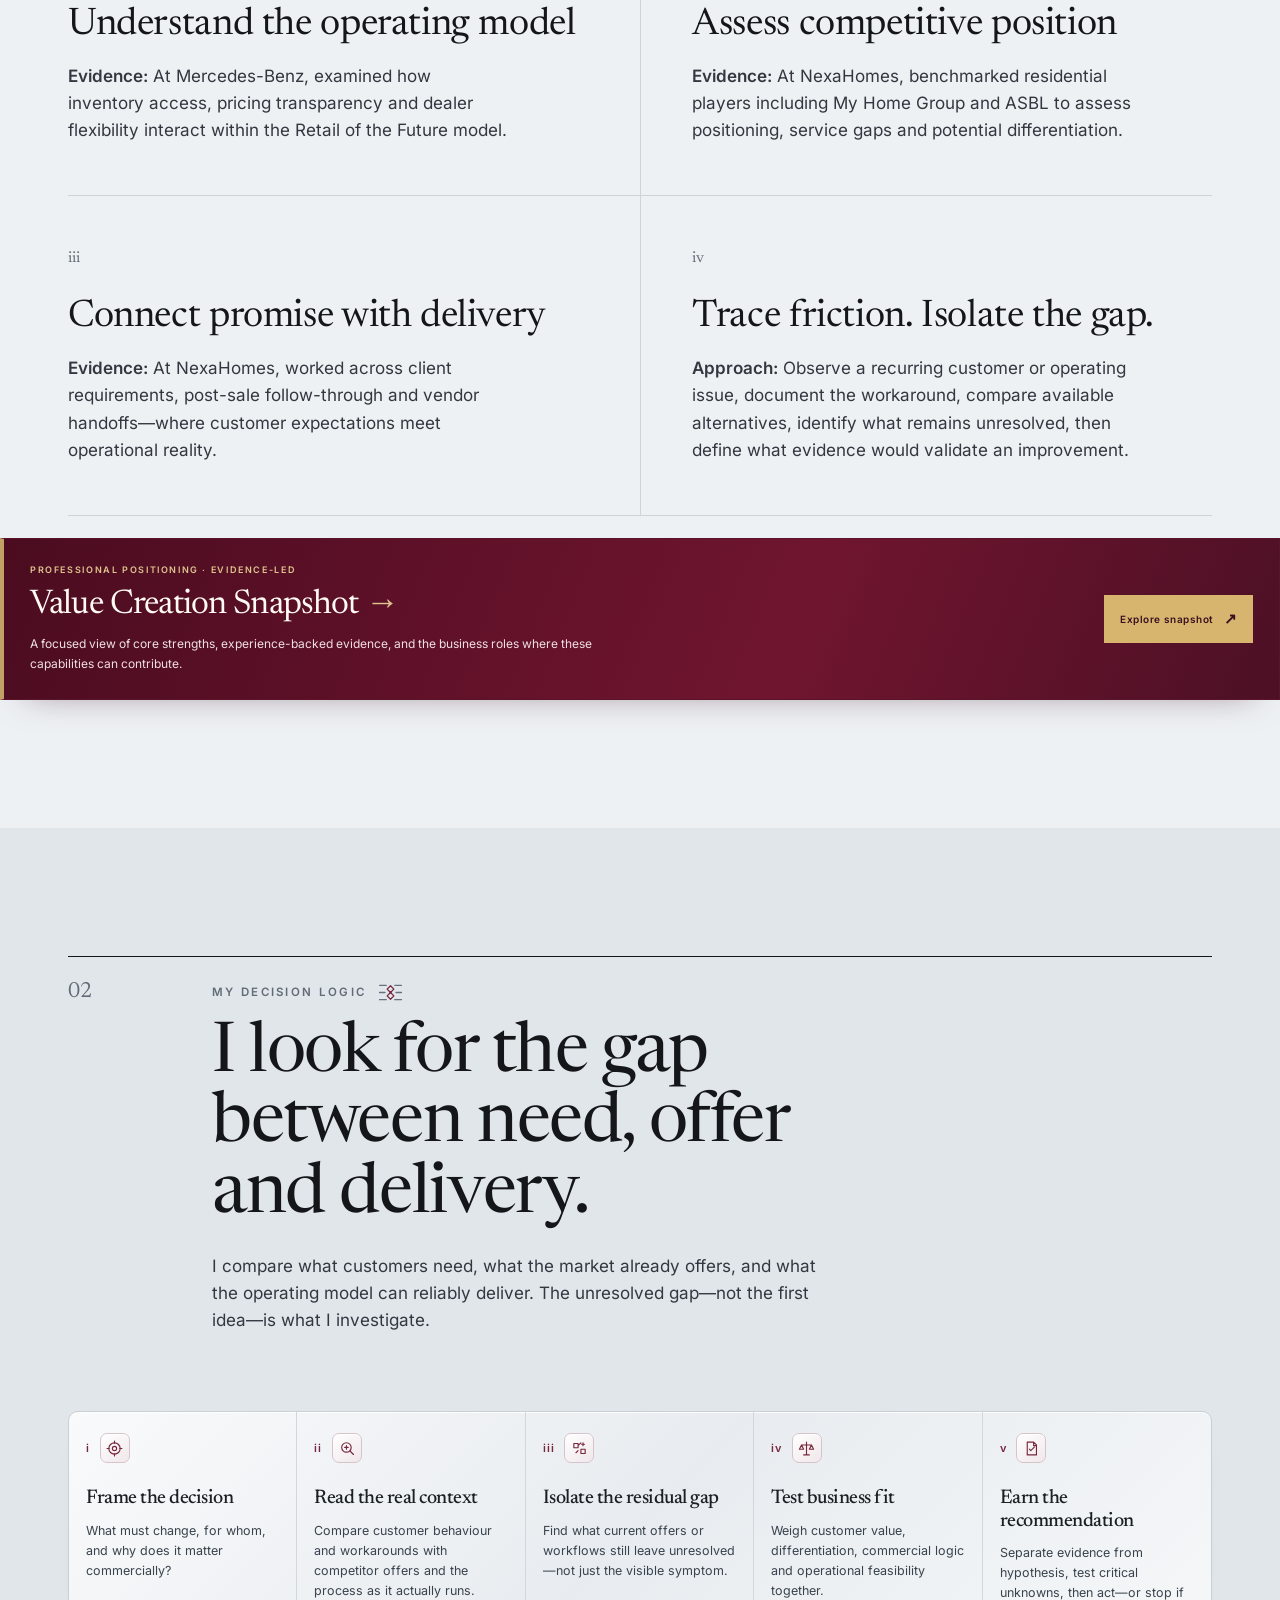
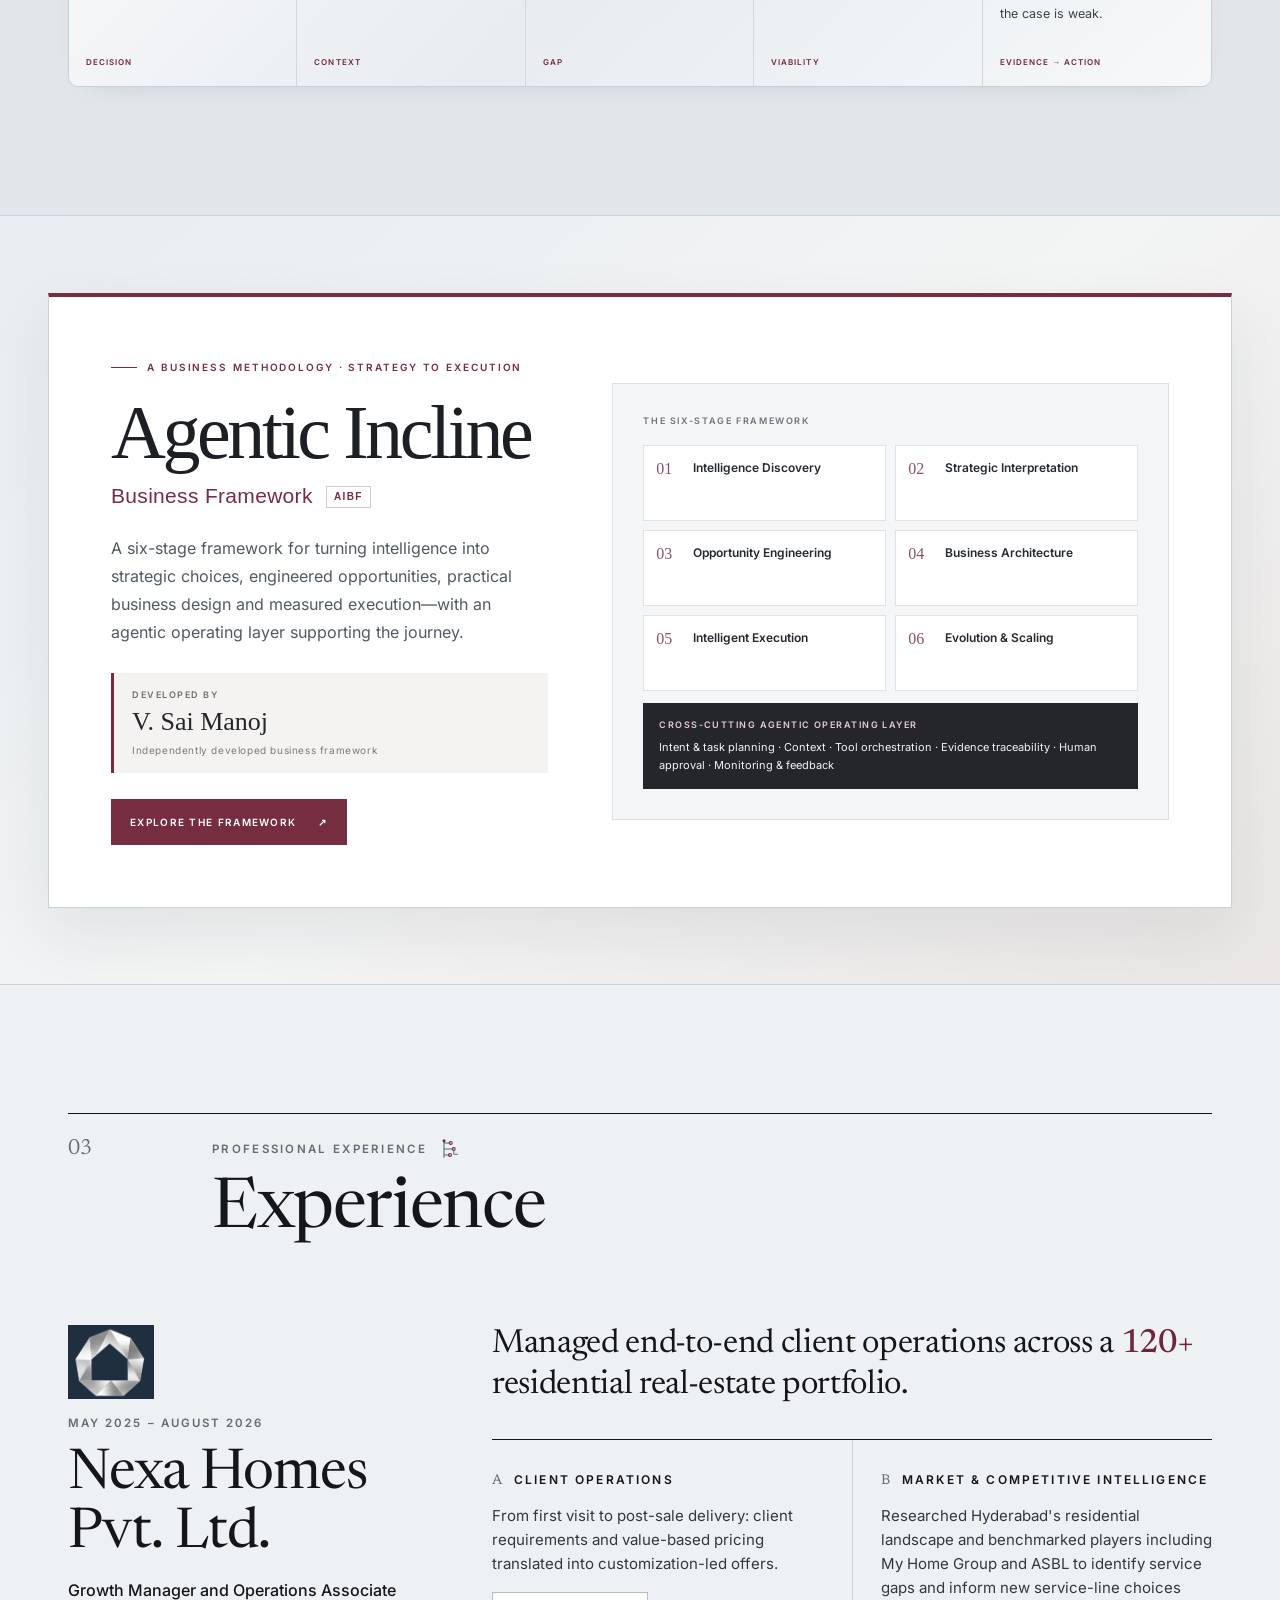
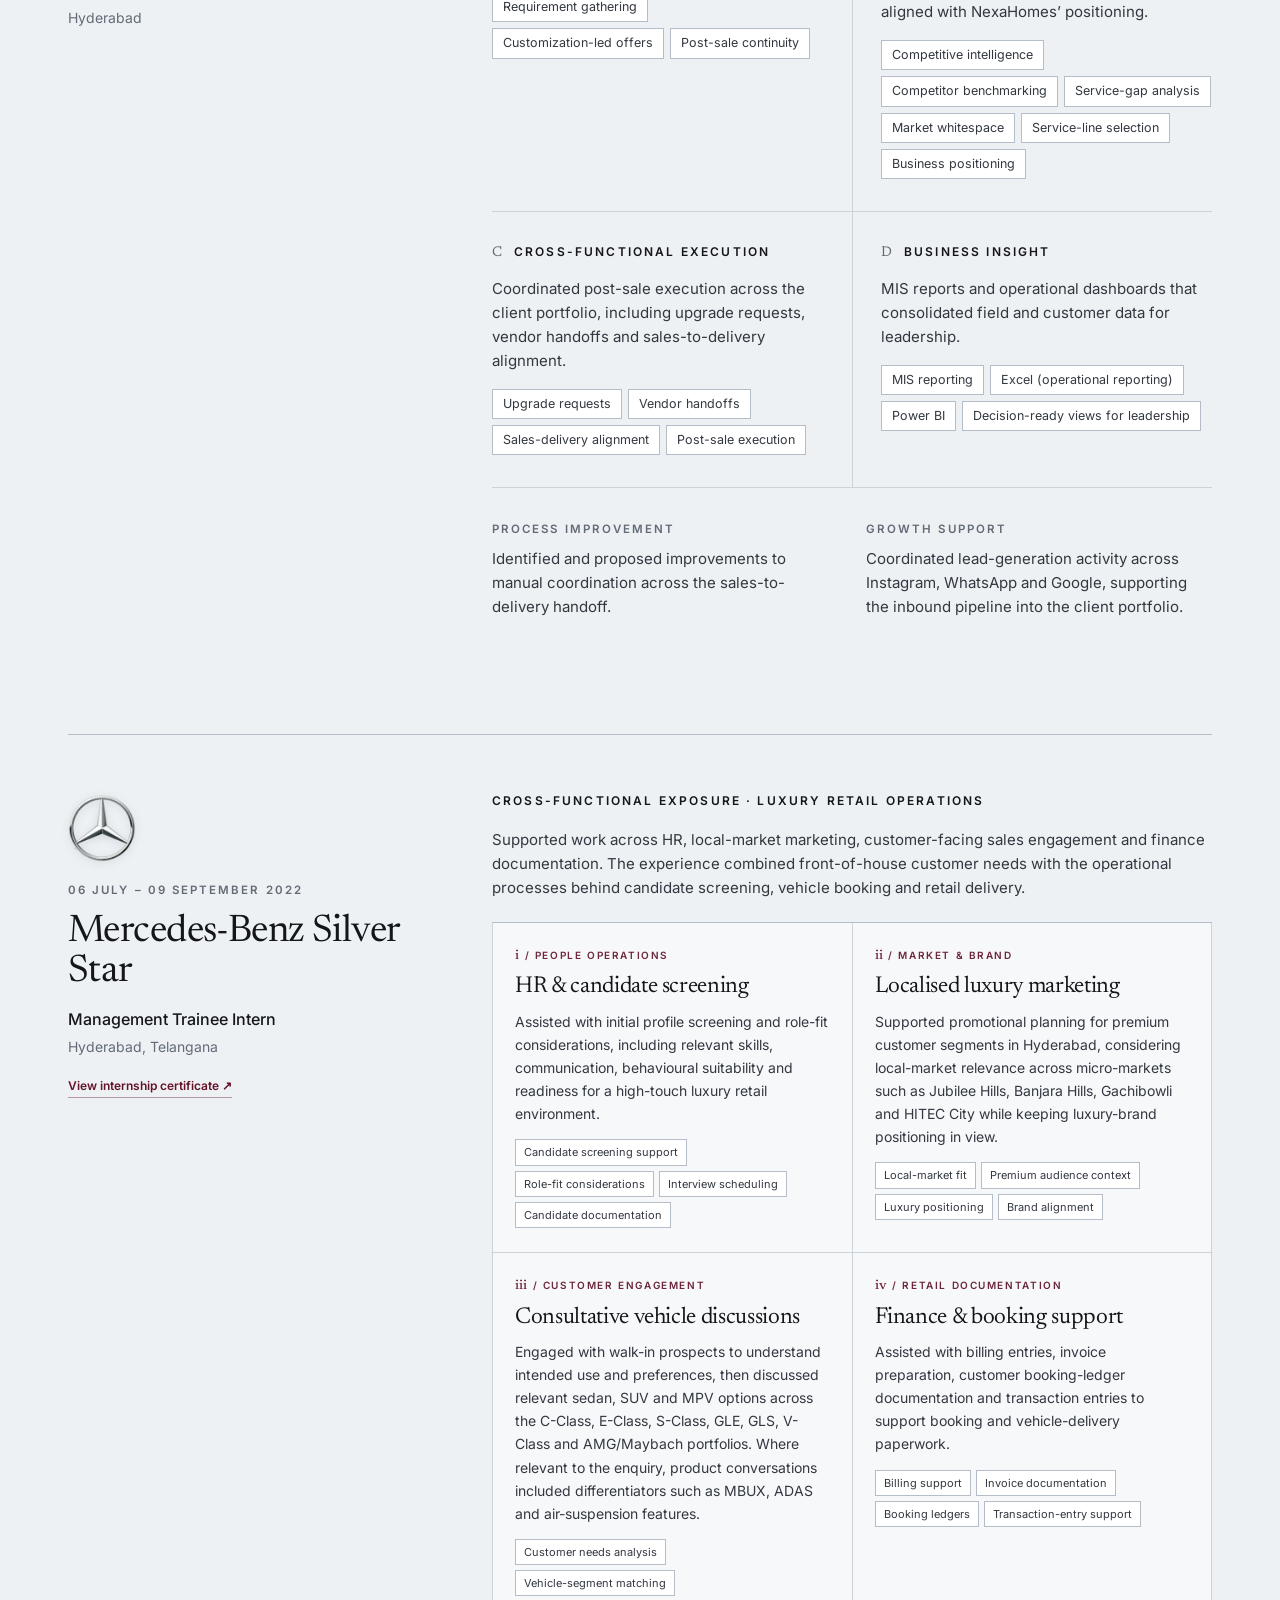
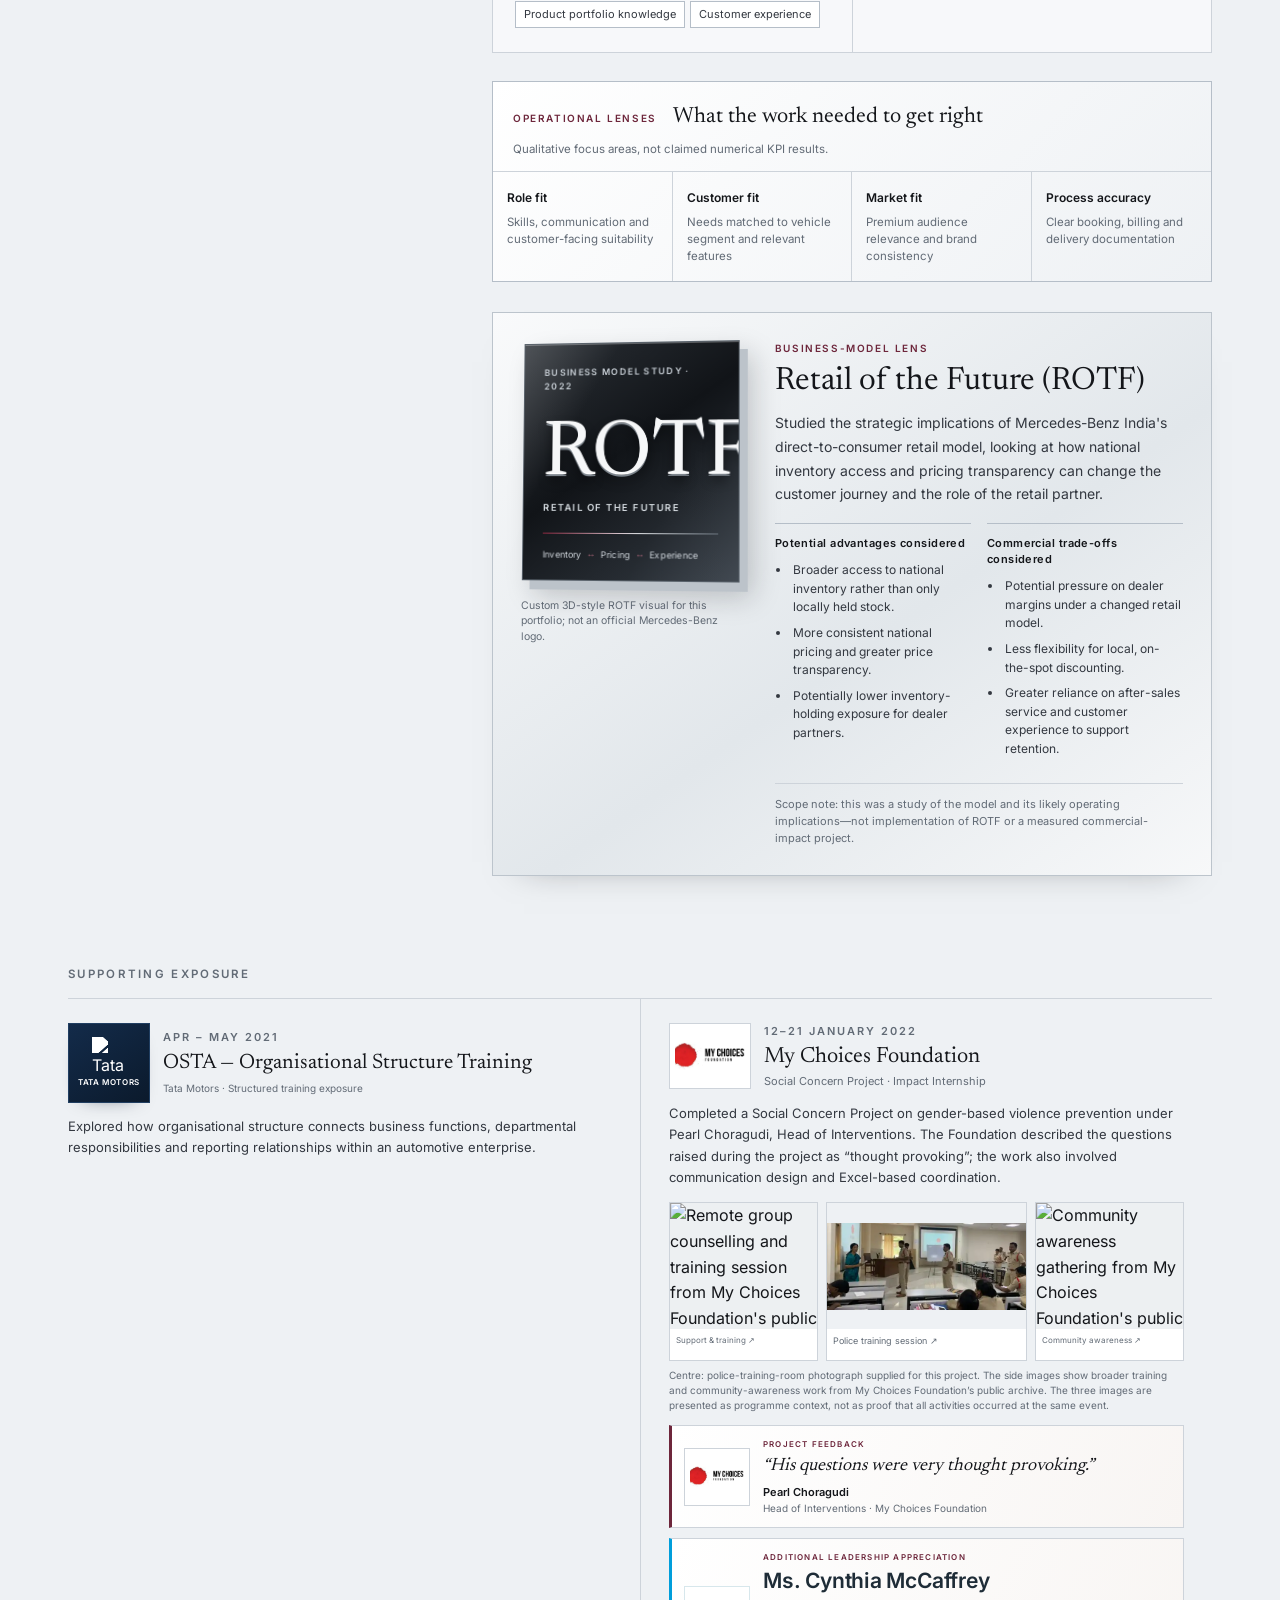
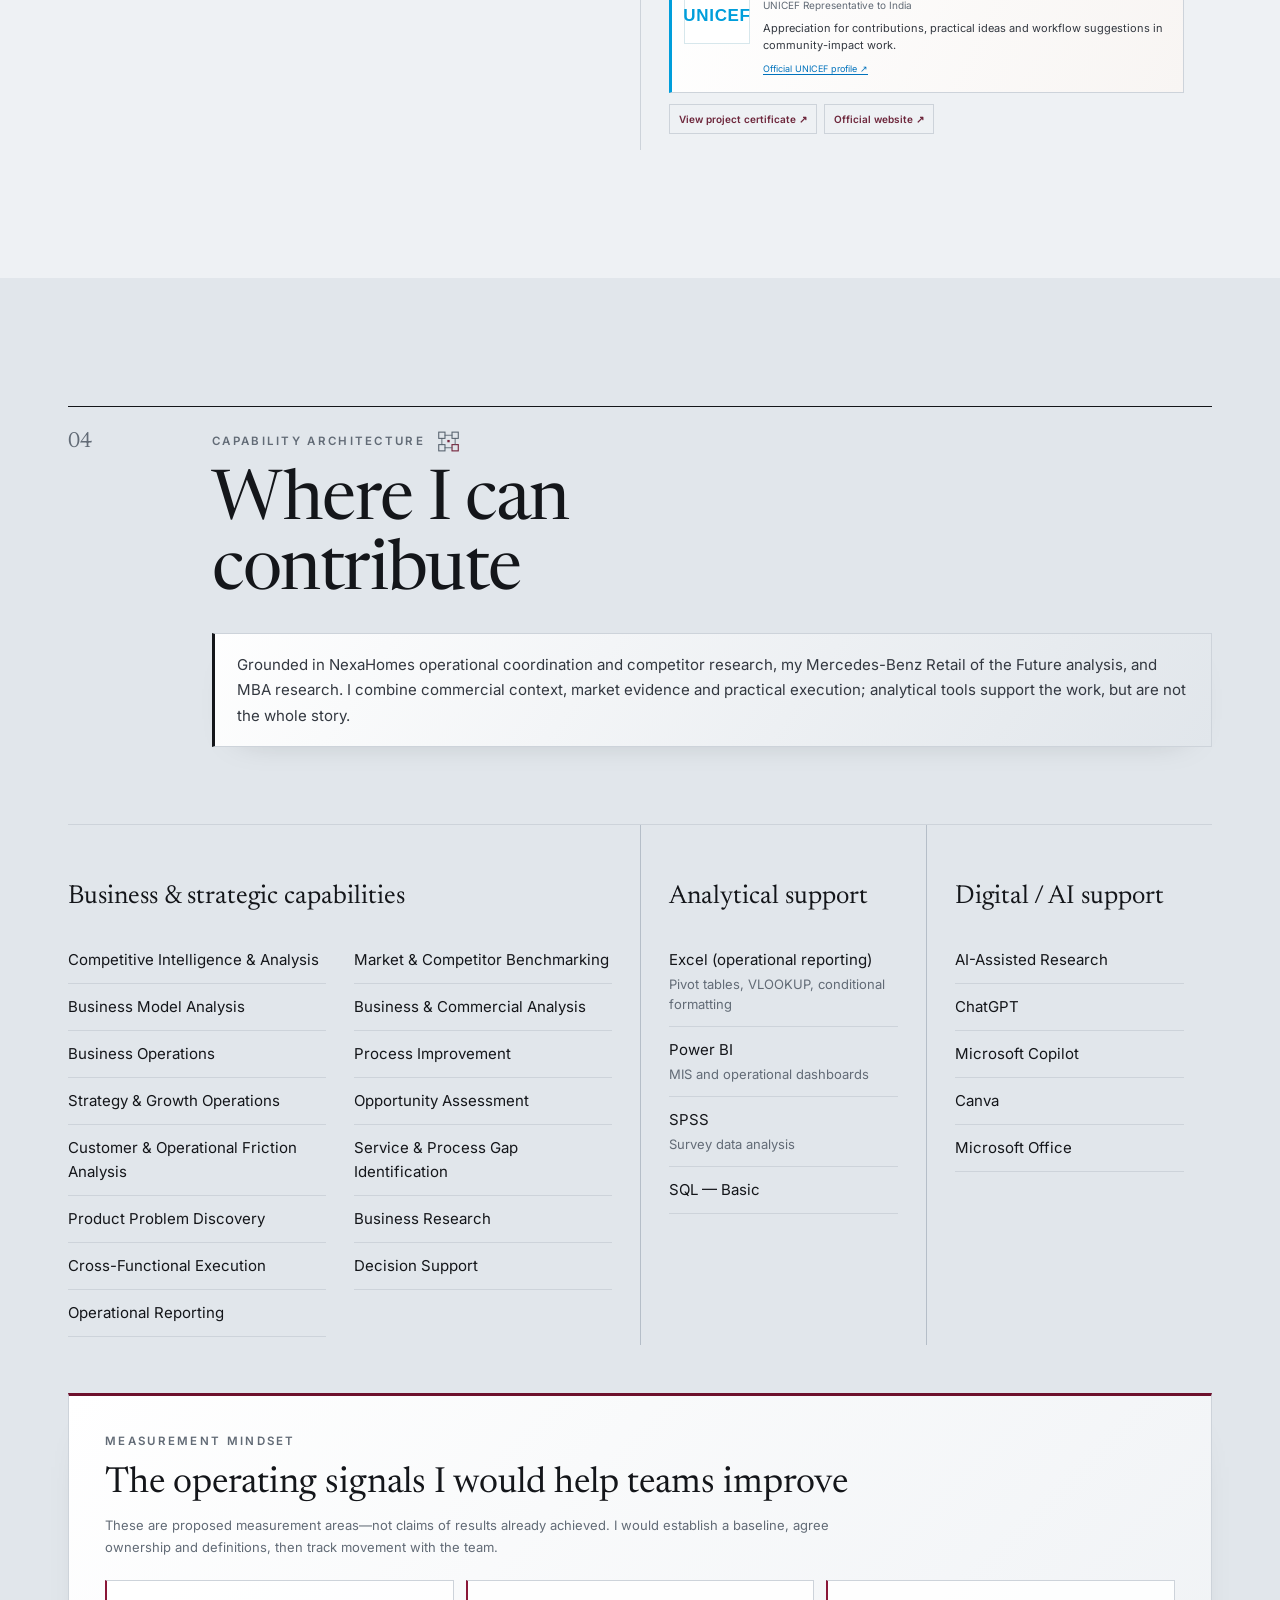
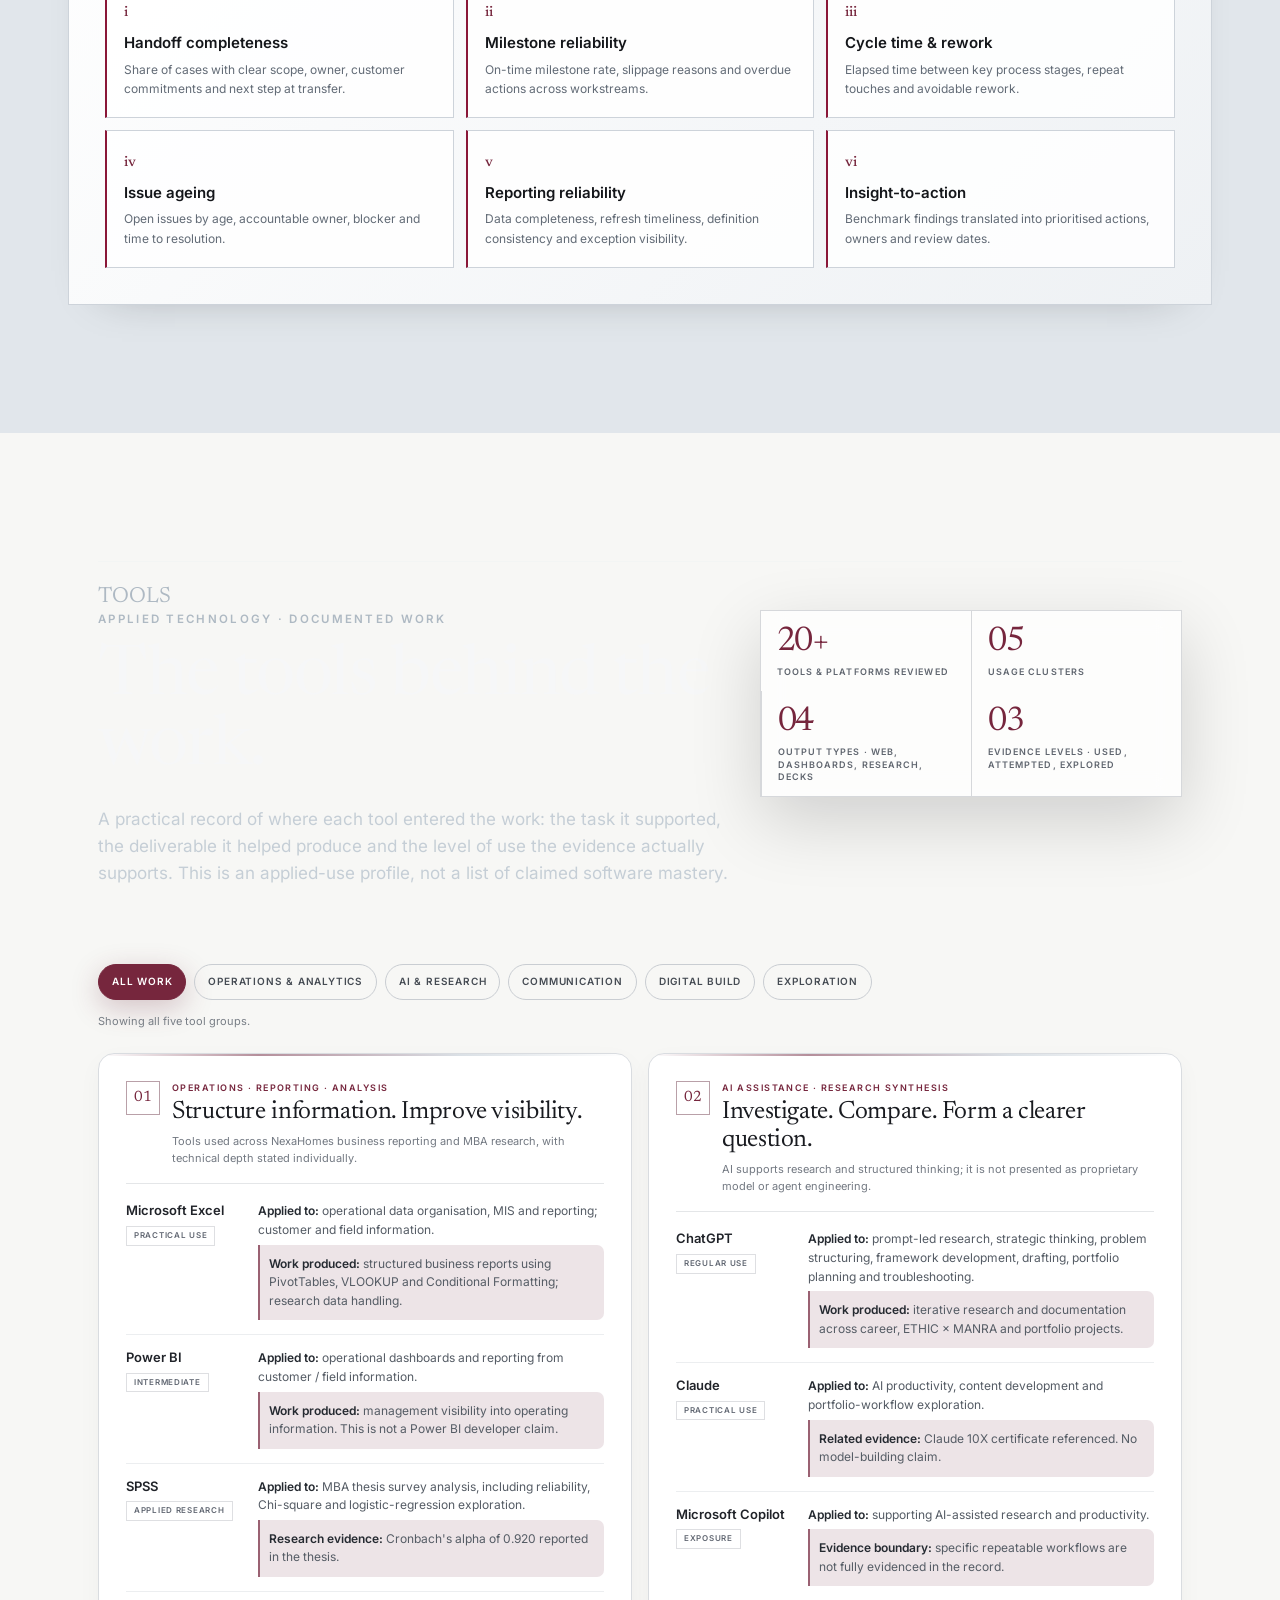
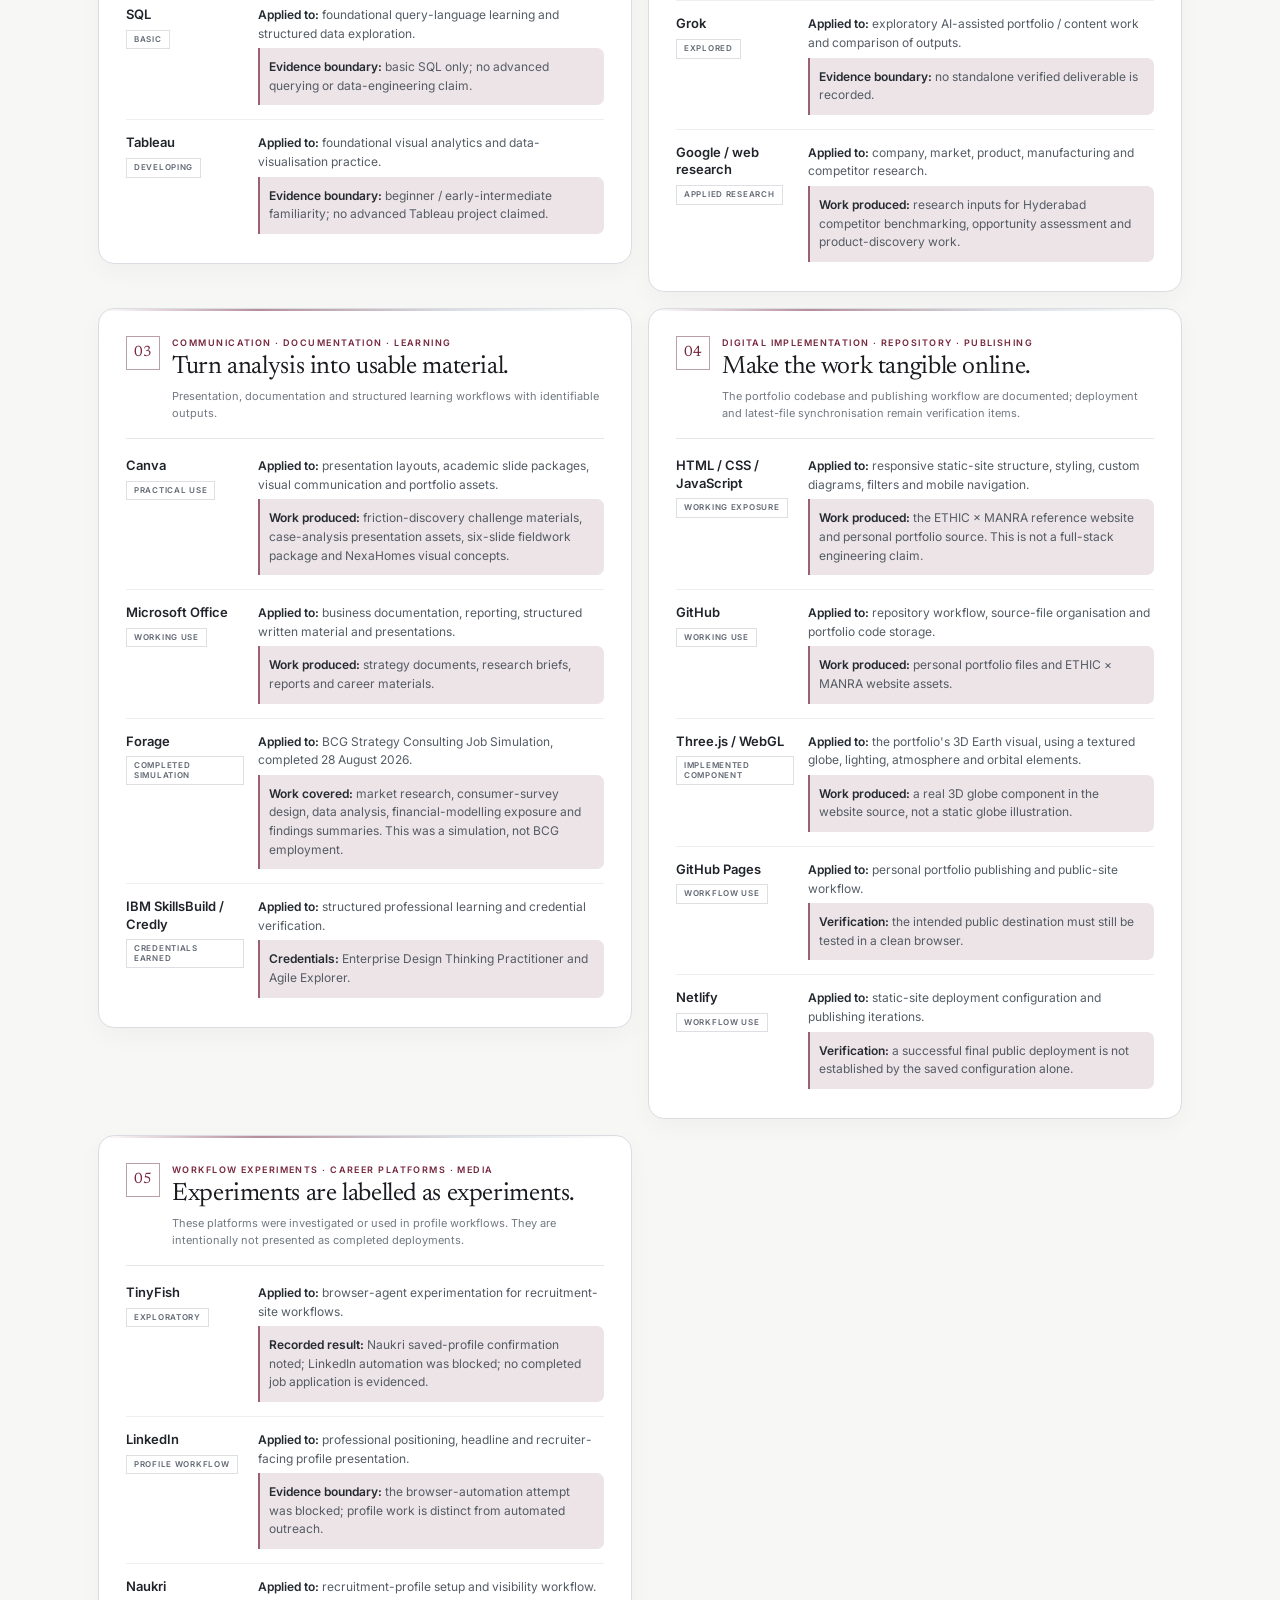
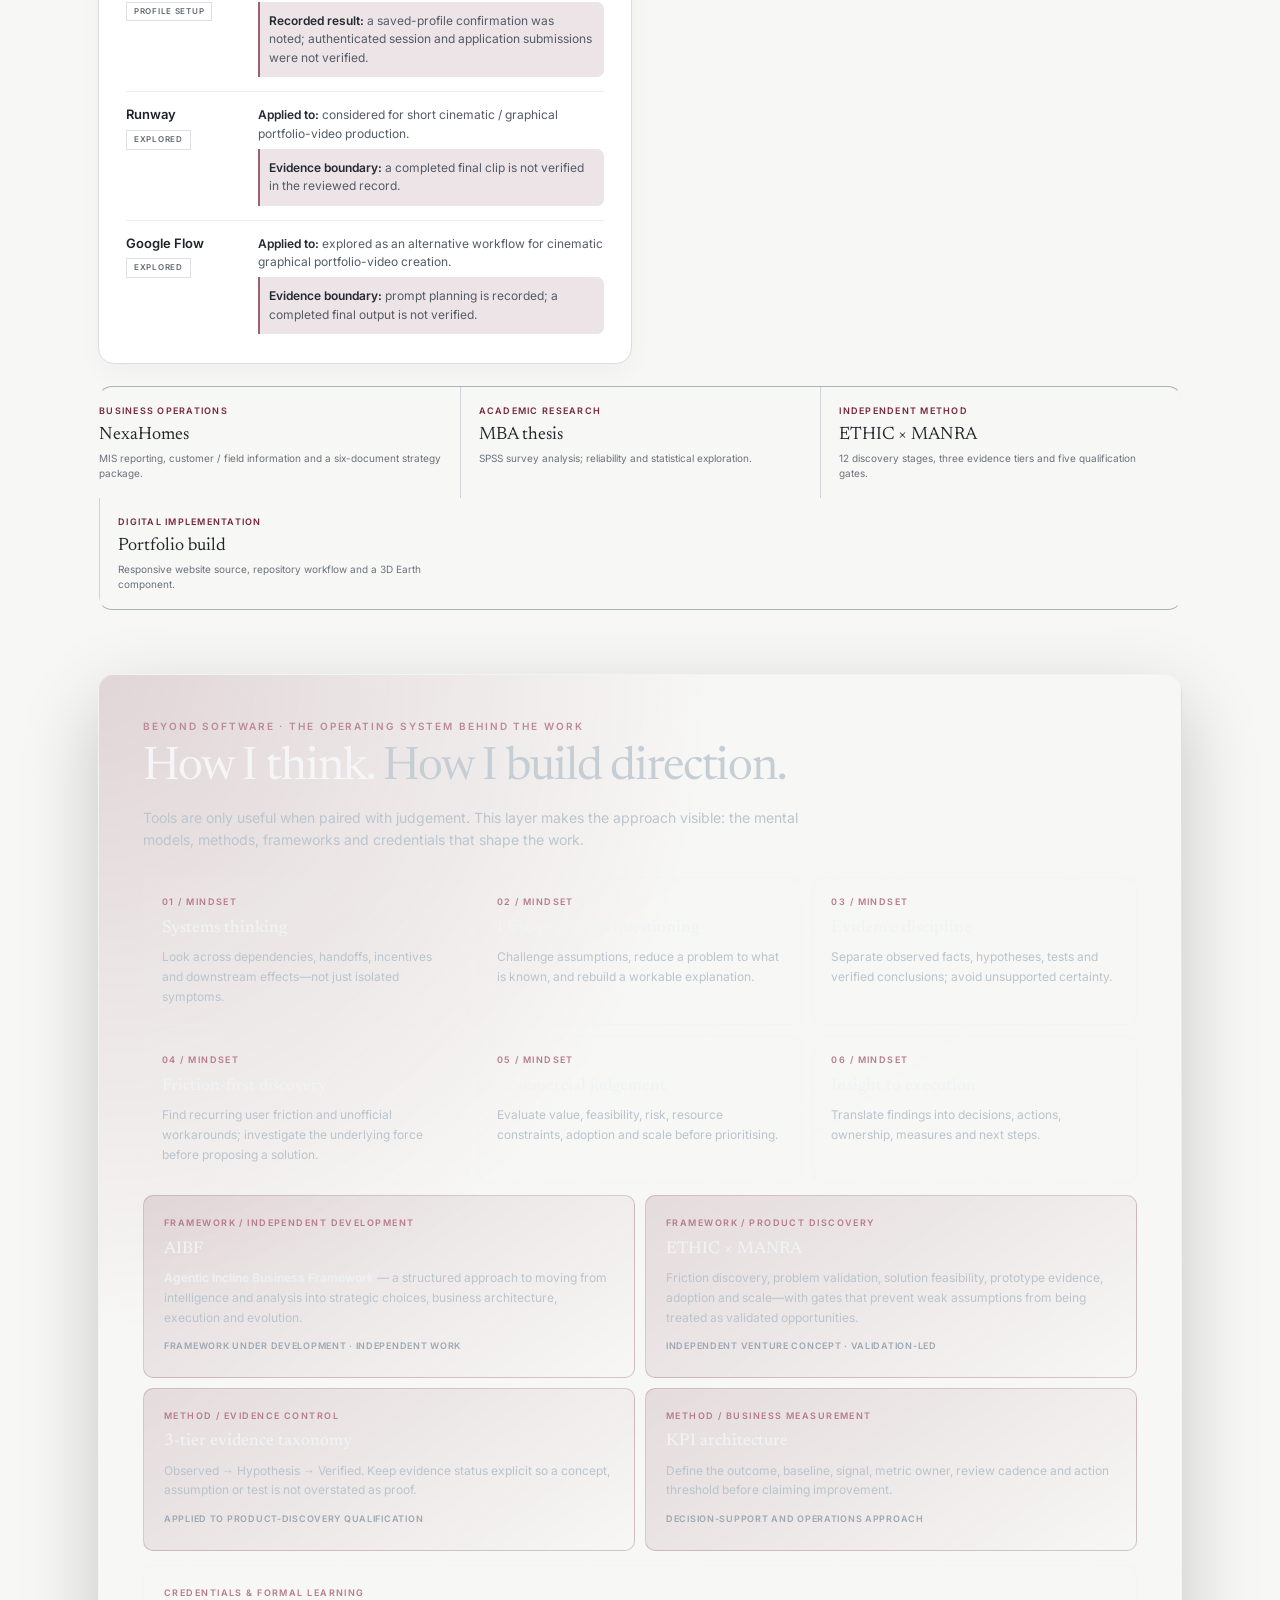
==== commit 638e17ee: "Refresh Tech Intelligence CSS after mobile layout repair" ====
--- a/index.html
+++ b/index.html
@@ -3939,7 +3939,7 @@
   </style>
 
   <link rel="stylesheet" href="/tools-evidence.css?v=20261120-01">
-<link rel="stylesheet" href="/tools-cinematic.css?v=20261120-cinematic-01">
+<link rel="stylesheet" href="/tools-cinematic.css?v=20261120-fix-04">
 </head>
 <body>
   <a class="skip" href="index.html#main">Skip to content</a>
--- a/tools-cinematic.css
+++ b/tools-cinematic.css
@@ -132,3 +132,66 @@
   .tools-practice .tool-cluster:hover,
   .tool-flow-step:hover { transform: none !important; }
 }
+
+/* Mindset, framework and credential panels — cinematic but scannable */
+.tech-mindset-module {
+  margin-top: clamp(38px,5vw,64px); padding: clamp(22px,4vw,44px);
+  border: 1px solid rgba(223,232,239,.18); border-radius: 18px;
+  background: radial-gradient(ellipse at 0% 0%, rgba(109,38,59,.16), transparent 40%),
+    linear-gradient(145deg, rgba(255,255,255,.06), rgba(255,255,255,.015));
+  box-shadow: 0 28px 80px rgba(0,0,0,.2);
+}
+.tech-mindset-head { max-width: 780px; margin-bottom: 26px; }
+.tech-mindset-eyebrow { color: #bd8998; font: 600 10px/1.5 var(--sans,Arial); letter-spacing: .19em; text-transform: uppercase; }
+.tech-mindset-head h3 { margin: 9px 0 12px; color: #f5f6f8; font: 400 clamp(28px,4vw,46px)/1.12 var(--serif,Georgia); letter-spacing: -.025em; }
+.tech-mindset-head h3 em { color: #c5cdd5; font-style: normal; }
+.tech-mindset-head p:last-child { color: #bac5ce; font-size: 14px; max-width: 670px; }
+.tech-mindset-grid, .tech-framework-grid { display: grid; grid-template-columns: repeat(3,minmax(0,1fr)); gap: 10px; }
+.tech-mindset-card, .tech-framework-card {
+  min-width: 0; padding: 17px 18px 18px; border-radius: 10px;
+  border: 1px solid rgba(225,233,239,.12);
+  background: linear-gradient(145deg, rgba(255,255,255,.05), rgba(255,255,255,.015));
+  transition: transform .28s ease, border-color .28s ease, background .28s ease;
+}
+.tech-mindset-card:hover, .tech-framework-card:hover { transform: translateY(-3px); border-color: rgba(197,150,165,.4); background: rgba(255,255,255,.06); }
+.tech-mindset-number { display: block; margin-bottom: 9px; color: #b77b8e; font: 700 9px/1.5 var(--sans,Arial); letter-spacing: .16em; text-transform: uppercase; }
+.tech-mindset-card h4, .tech-framework-card h4 { margin: 0 0 7px; color: #f0f3f5; font: 500 17px/1.3 var(--serif,Georgia); }
+.tech-mindset-card p, .tech-framework-card p { color: #b9c4cd; font: 400 12px/1.65 var(--sans,Arial); }
+.tech-framework-grid { grid-template-columns: repeat(2,minmax(0,1fr)); margin-top: 12px; }
+.tech-framework-card { padding: 20px; border-color: rgba(132,83,102,.27); background: linear-gradient(145deg,rgba(109,38,59,.13),rgba(255,255,255,.018)); }
+.tech-framework-card p strong { color: #edf1f4; }
+.tech-framework-note { display: inline-block; margin-top: 12px; color: #9ba8b3; font: 600 9px/1.5 var(--sans,Arial); letter-spacing: .08em; text-transform: uppercase; }
+.tech-credential-panel { margin-top: 14px; padding: 20px; border-radius: 10px; border: 1px solid rgba(225,233,239,.14); background: rgba(255,255,255,.035); }
+.tech-credential-title h4 { margin: 0 0 14px; color: #f0f3f5; font: 400 21px/1.3 var(--serif,Georgia); }
+.tech-credential-list { display: grid; grid-template-columns: repeat(2,minmax(0,1fr)); gap: 1px; background: rgba(225,233,239,.1); border: 1px solid rgba(225,233,239,.1); }
+.tech-credential-list div { padding: 13px 15px; background: #191e25; }
+.tech-credential-list strong { display: block; color: #edf1f4; font: 600 11px/1.5 var(--sans,Arial); }
+.tech-credential-list span { display: block; margin-top: 3px; color: #aeb9c3; font: 400 11px/1.5 var(--sans,Arial); }
+@media(max-width:760px) {
+ .tech-mindset-grid { grid-template-columns: repeat(2,minmax(0,1fr)); }
+ .tech-framework-grid, .tech-credential-list { grid-template-columns: 1fr; }
+ .tech-mindset-module { padding: 20px 15px; }
+}
+@media(max-width:420px) {
+ .tech-mindset-grid { grid-template-columns: 1fr; }
+ .tech-mindset-card, .tech-framework-card { padding: 15px; }
+}
+@media(prefers-reduced-motion:reduce) {
+ .tech-mindset-card, .tech-framework-card { transition:none; }
+ .tech-mindset-card:hover, .tech-framework-card:hover { transform:none; }
+}
+
+/* Mobile/desktop width repair for Tech Intelligence */
+.tools-practice .wrap{width:min(100% - 32px,1180px)!important;max-width:1180px!important;margin-inline:auto!important}
+.tools-practice .section-head{display:block!important;width:100%!important}
+.tools-practice .tools-intro{display:grid!important;grid-template-columns:minmax(0,1.2fr) minmax(260px,.8fr)!important;width:100%!important;align-items:start!important}
+.tools-practice .tools-intro-copy{width:100%!important;max-width:none!important;min-width:0!important}
+.tools-practice .tools-intro-copy p,.tools-practice .tools-intro-copy h2{width:100%!important;max-width:760px!important;overflow-wrap:normal!important;word-break:normal!important;white-space:normal!important}
+.tools-practice .tools-stats{width:100%!important;max-width:none!important;display:grid!important;grid-template-columns:repeat(2,minmax(0,1fr))!important}
+.tools-practice .tools-toolbar{display:flex!important;flex-wrap:wrap!important;width:100%!important}
+.tools-practice .tool-cluster-grid{display:grid!important;grid-template-columns:repeat(2,minmax(0,1fr))!important;width:100%!important;align-items:start!important}
+.tools-practice .tool-cluster,.tools-practice .tool-entry-copy,.tools-practice .tool-cluster-head>div{width:100%!important;max-width:none!important;min-width:0!important}
+.tools-practice .tool-cluster-head{display:grid!important;grid-template-columns:auto minmax(0,1fr)!important;width:100%!important}
+.tools-practice .tool-entry-copy p,.tools-practice .tool-cluster-summary,.tools-practice .section-lede{width:100%!important;max-width:none!important;overflow-wrap:break-word!important;word-break:normal!important;white-space:normal!important}
+.tools-practice .tools-proof-strip{display:grid!important;grid-template-columns:repeat(3,minmax(0,1fr))!important;width:100%!important}.tech-mindset-module{width:100%!important;max-width:none!important}
+@media(max-width:760px){.tools-practice .wrap{width:calc(100% - 28px)!important}.tools-practice .tools-intro{grid-template-columns:minmax(0,1fr)!important}.tools-practice .tools-stats{grid-template-columns:repeat(2,minmax(0,1fr))!important}.tools-practice .tool-cluster-grid{grid-template-columns:minmax(0,1fr)!important}.tools-practice .tools-proof-strip{grid-template-columns:minmax(0,1fr)!important}}
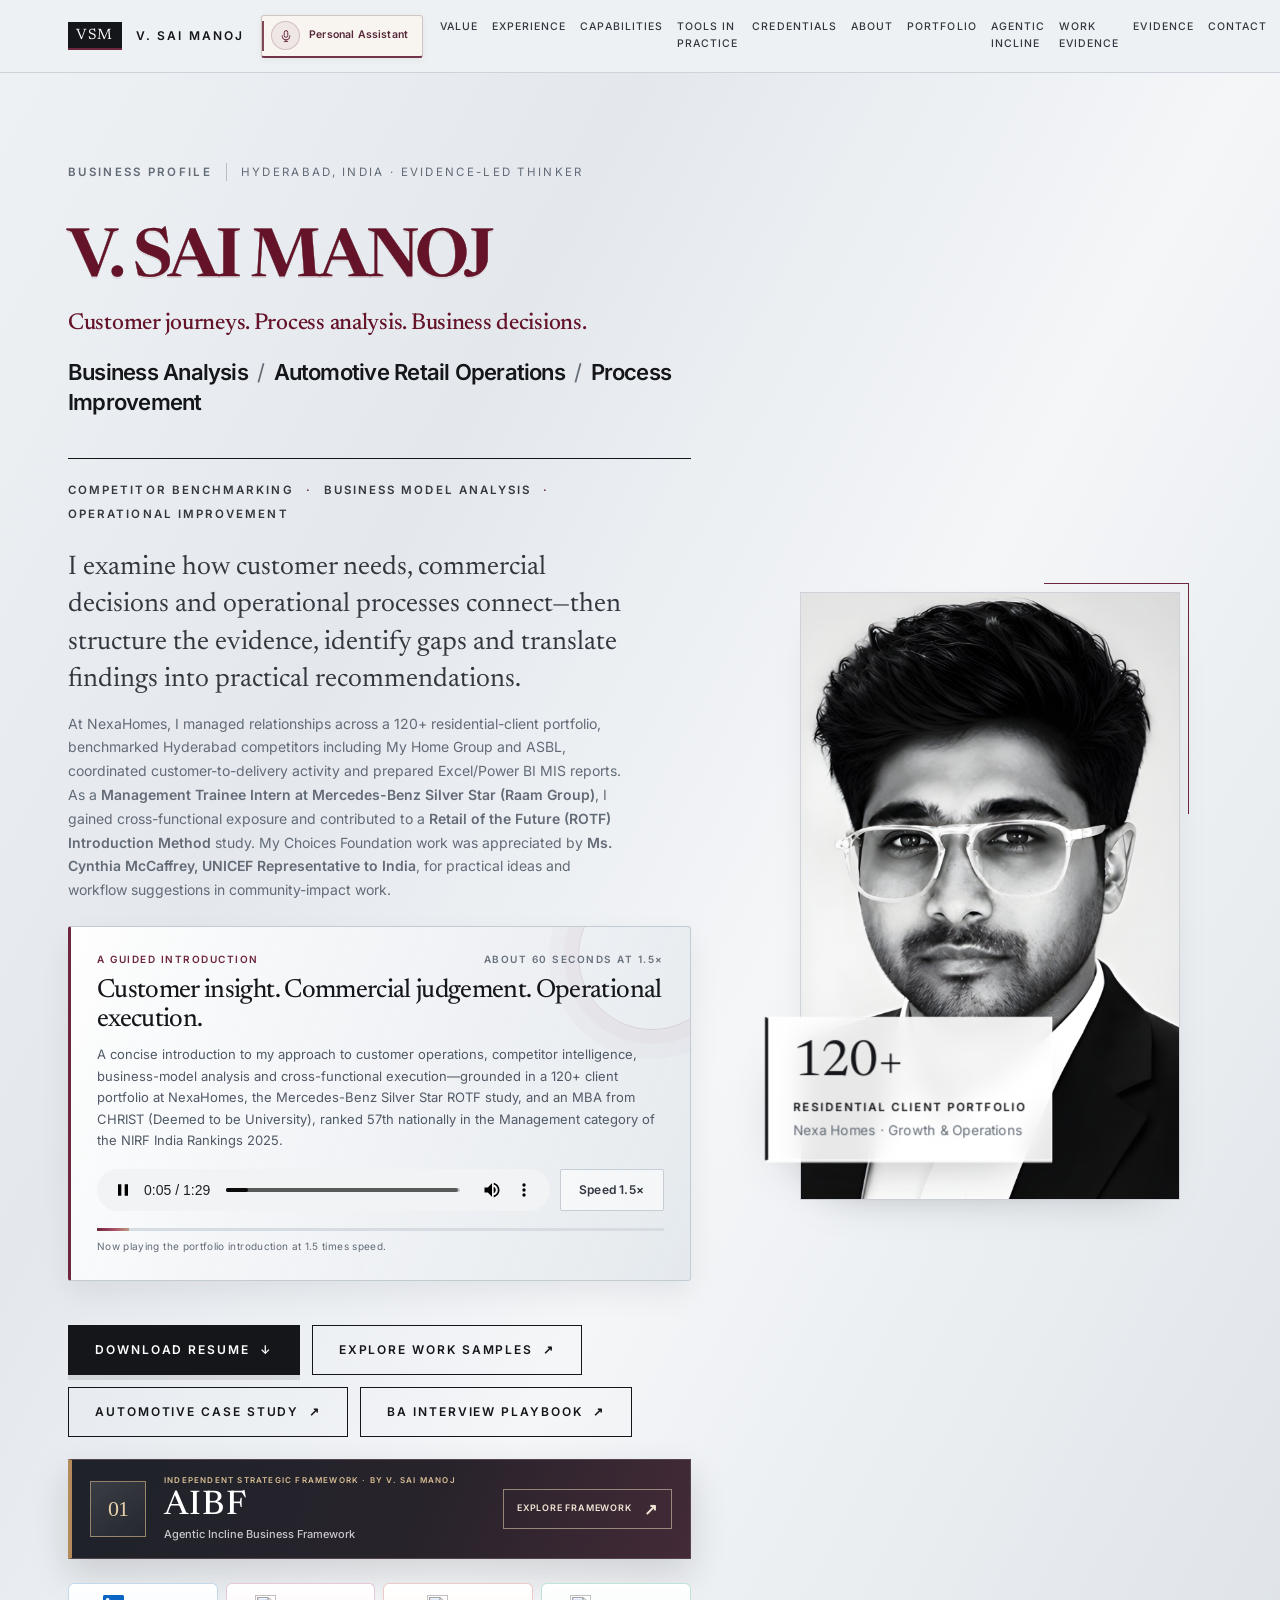
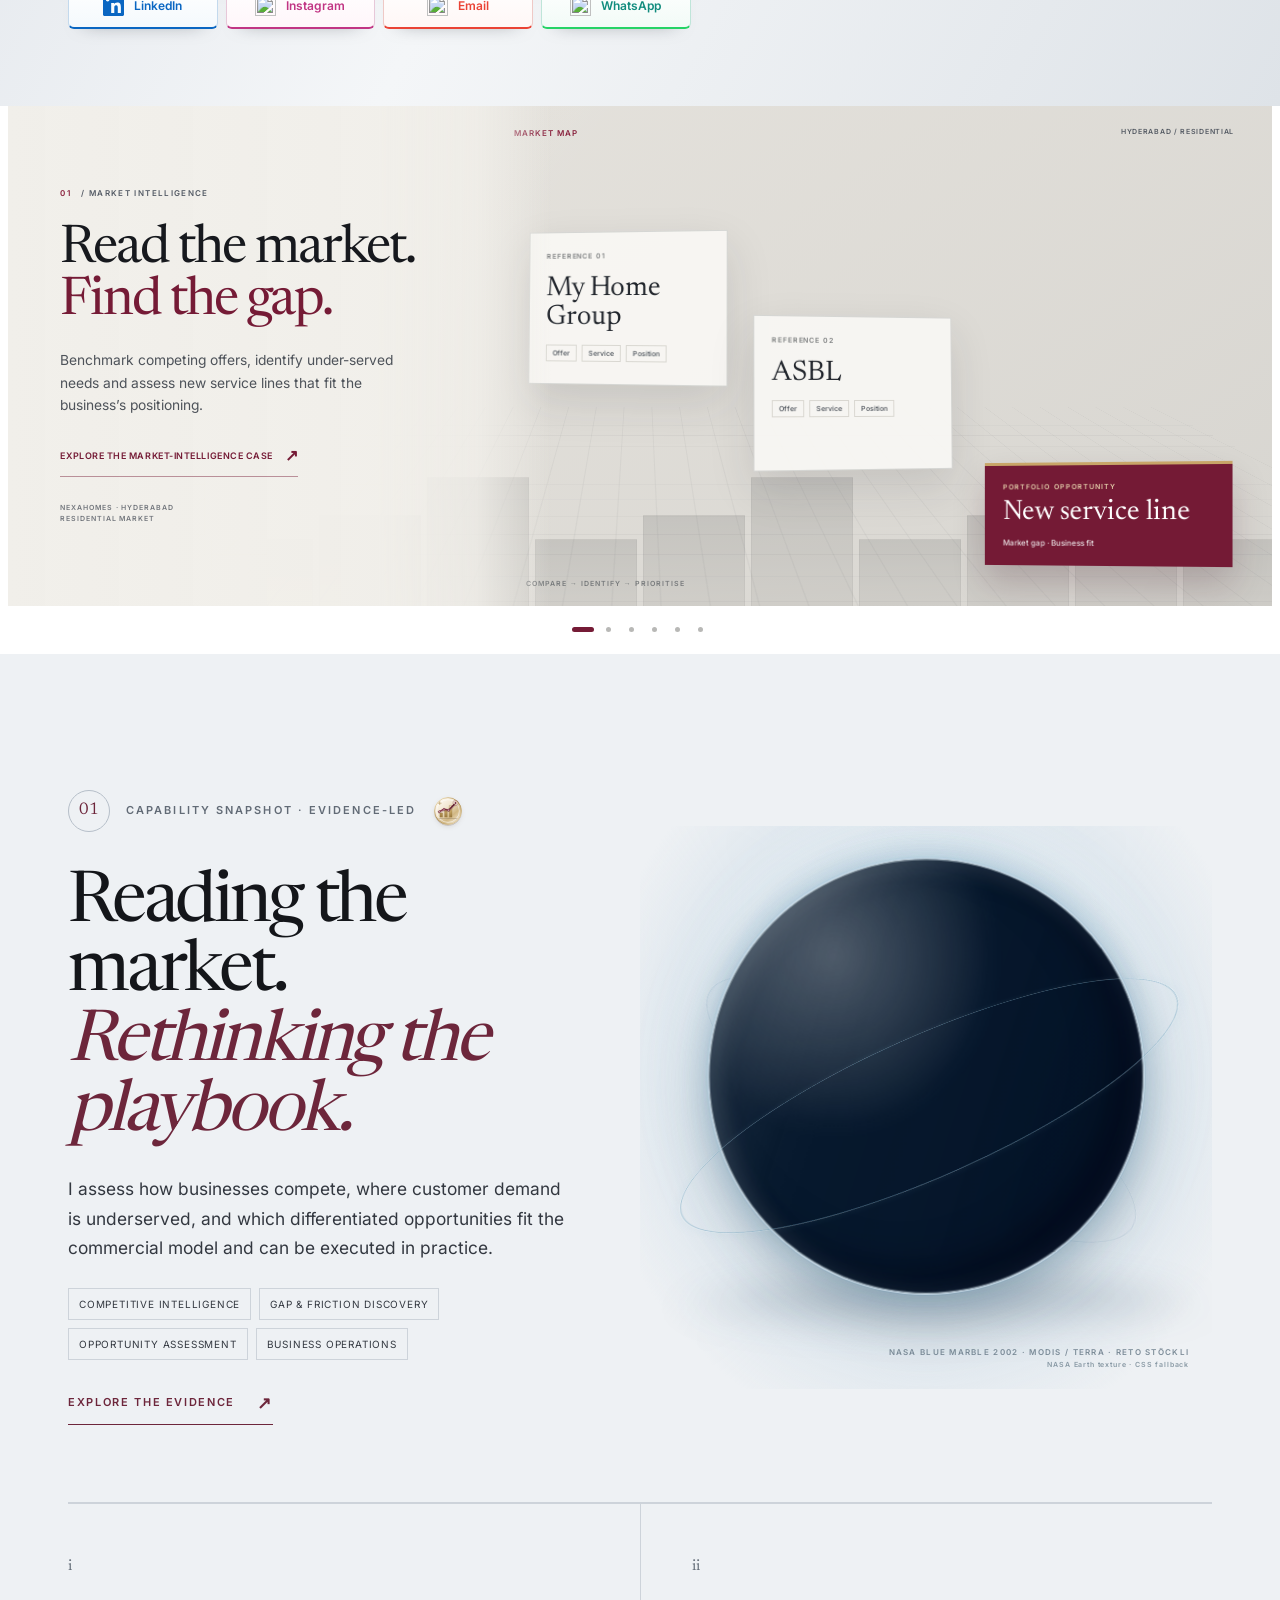
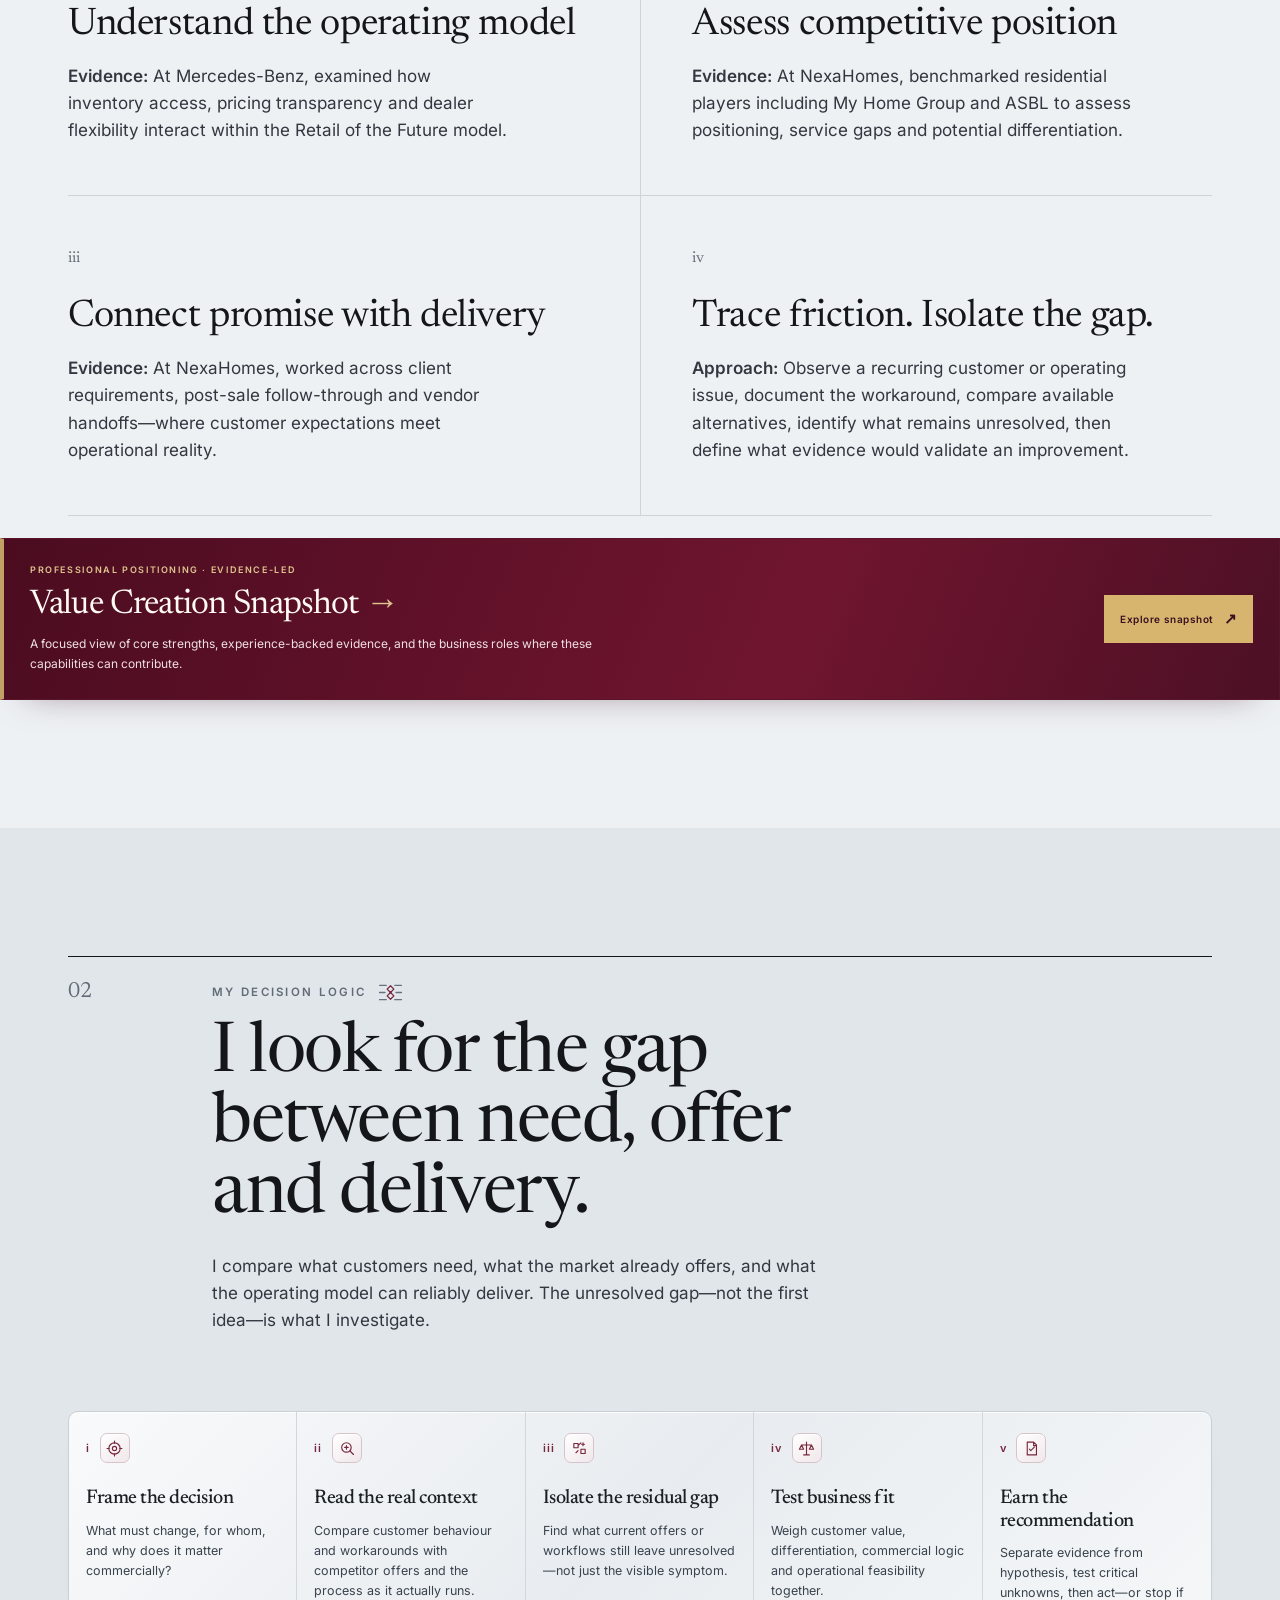
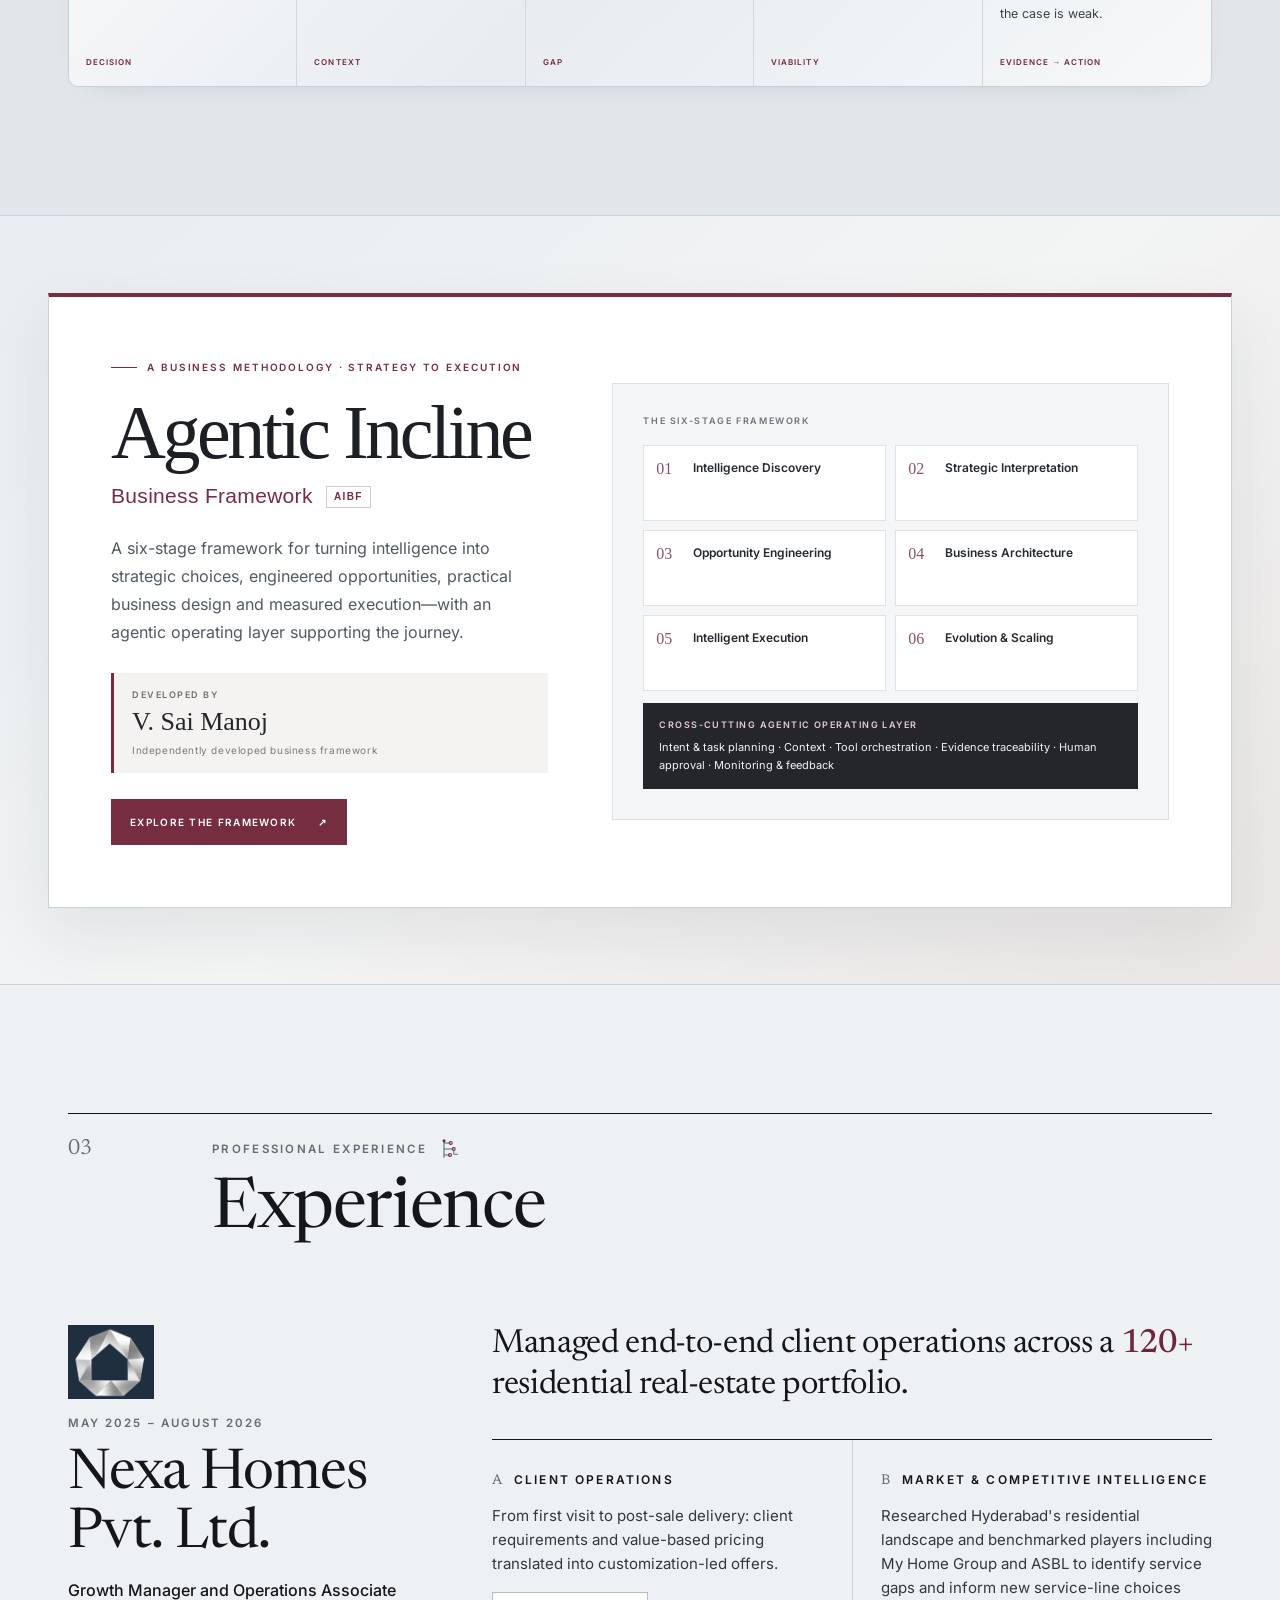
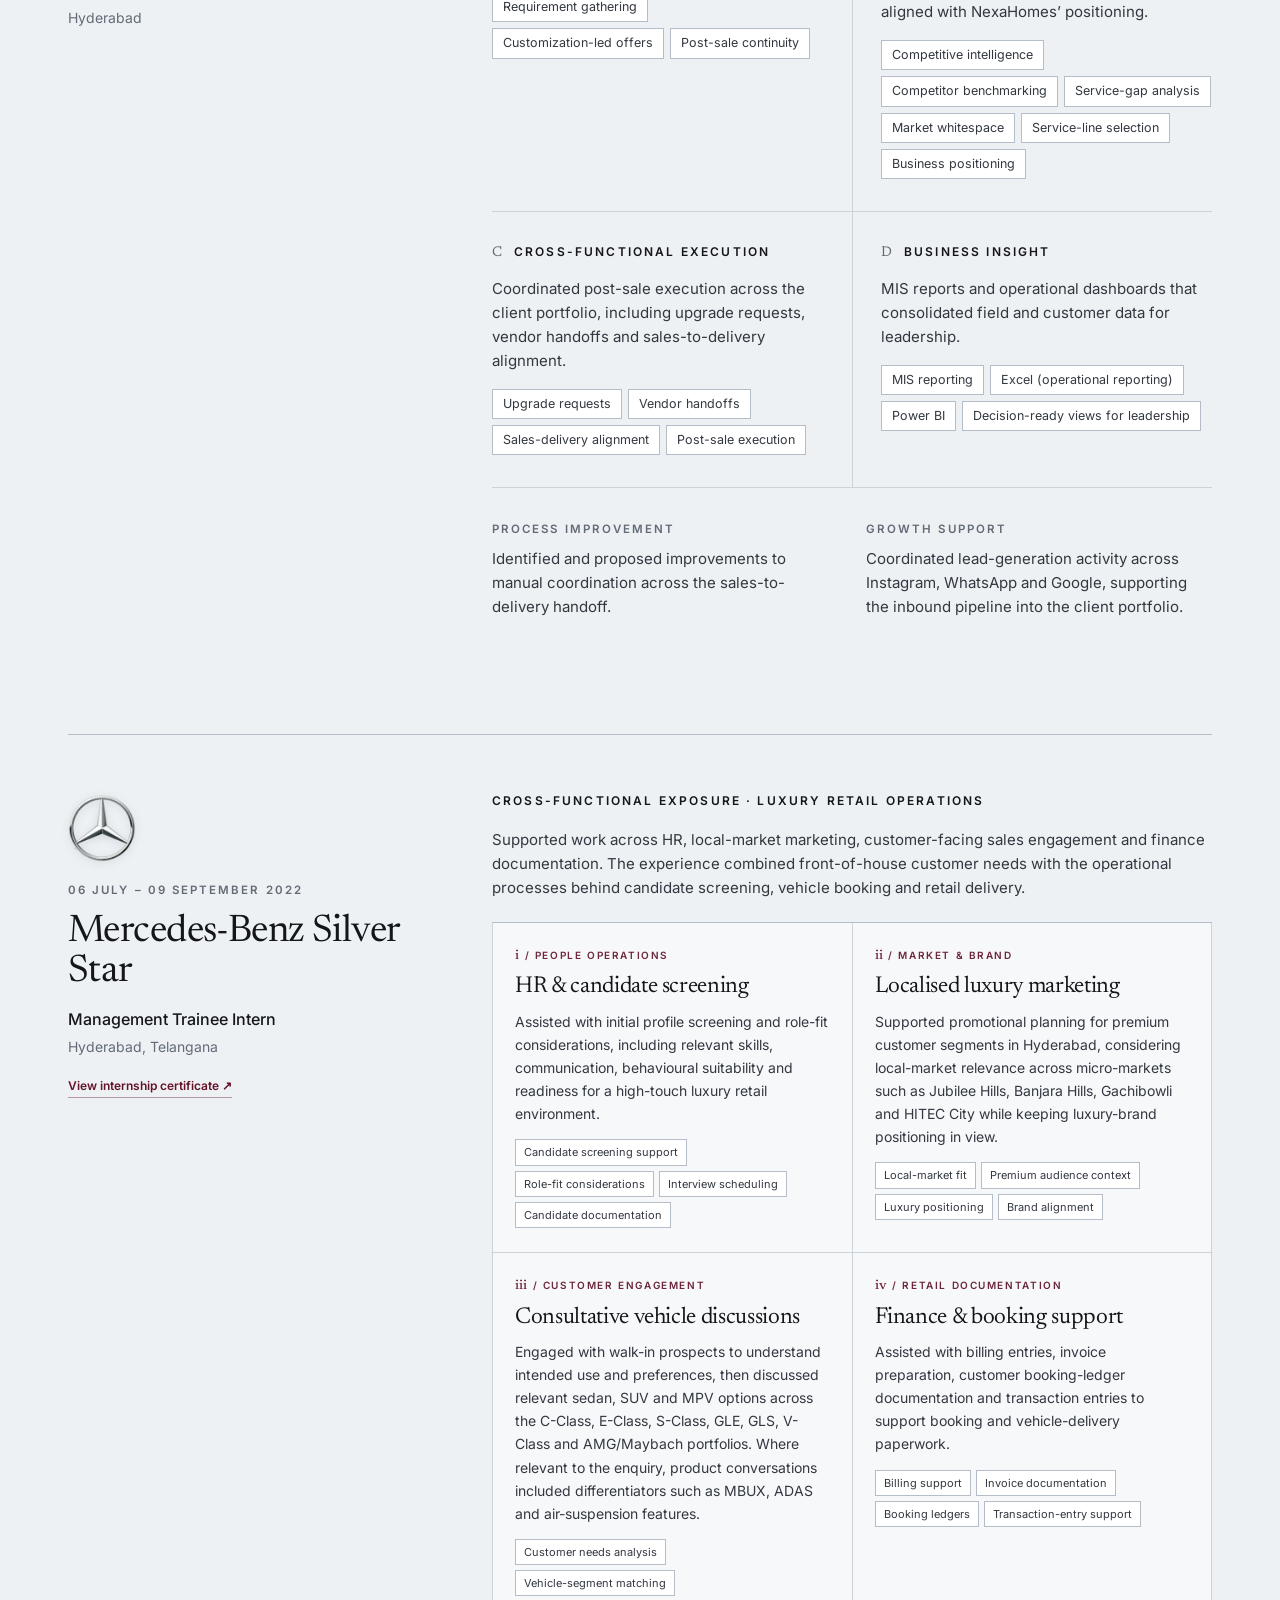
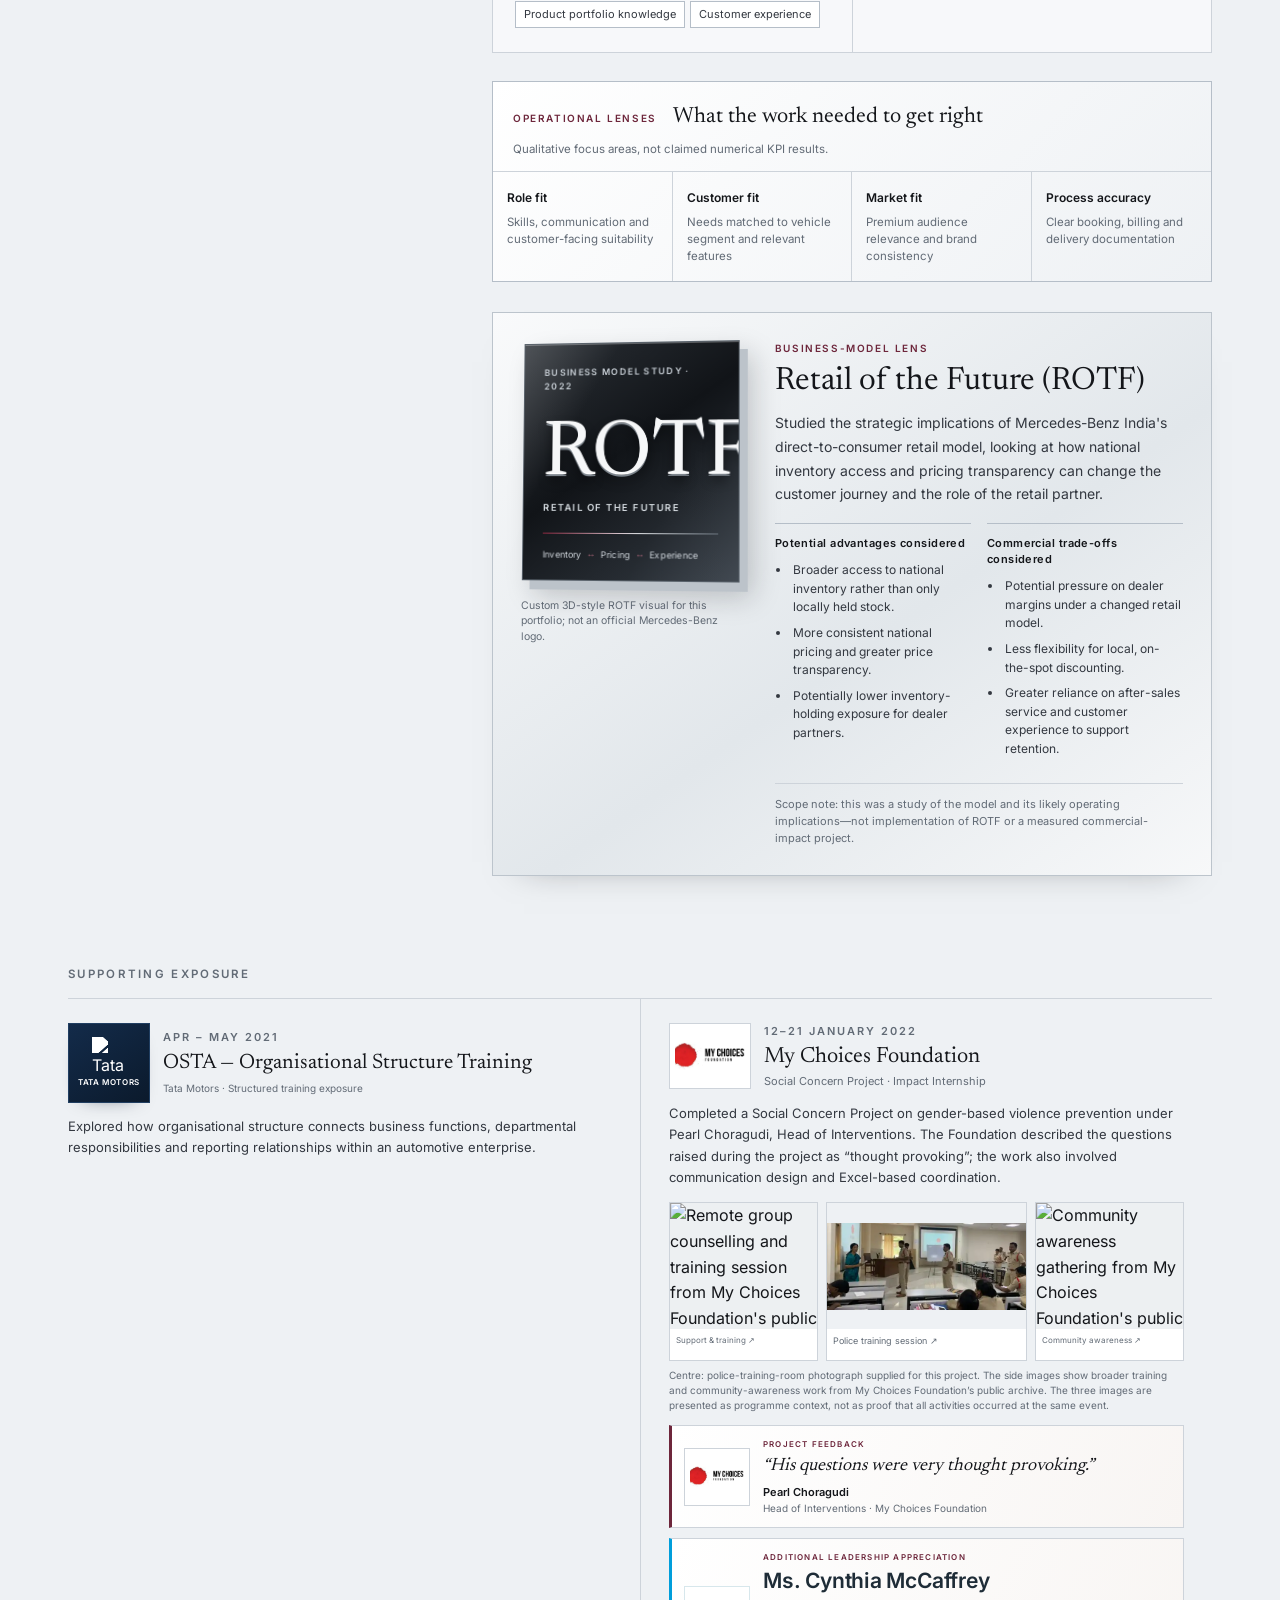
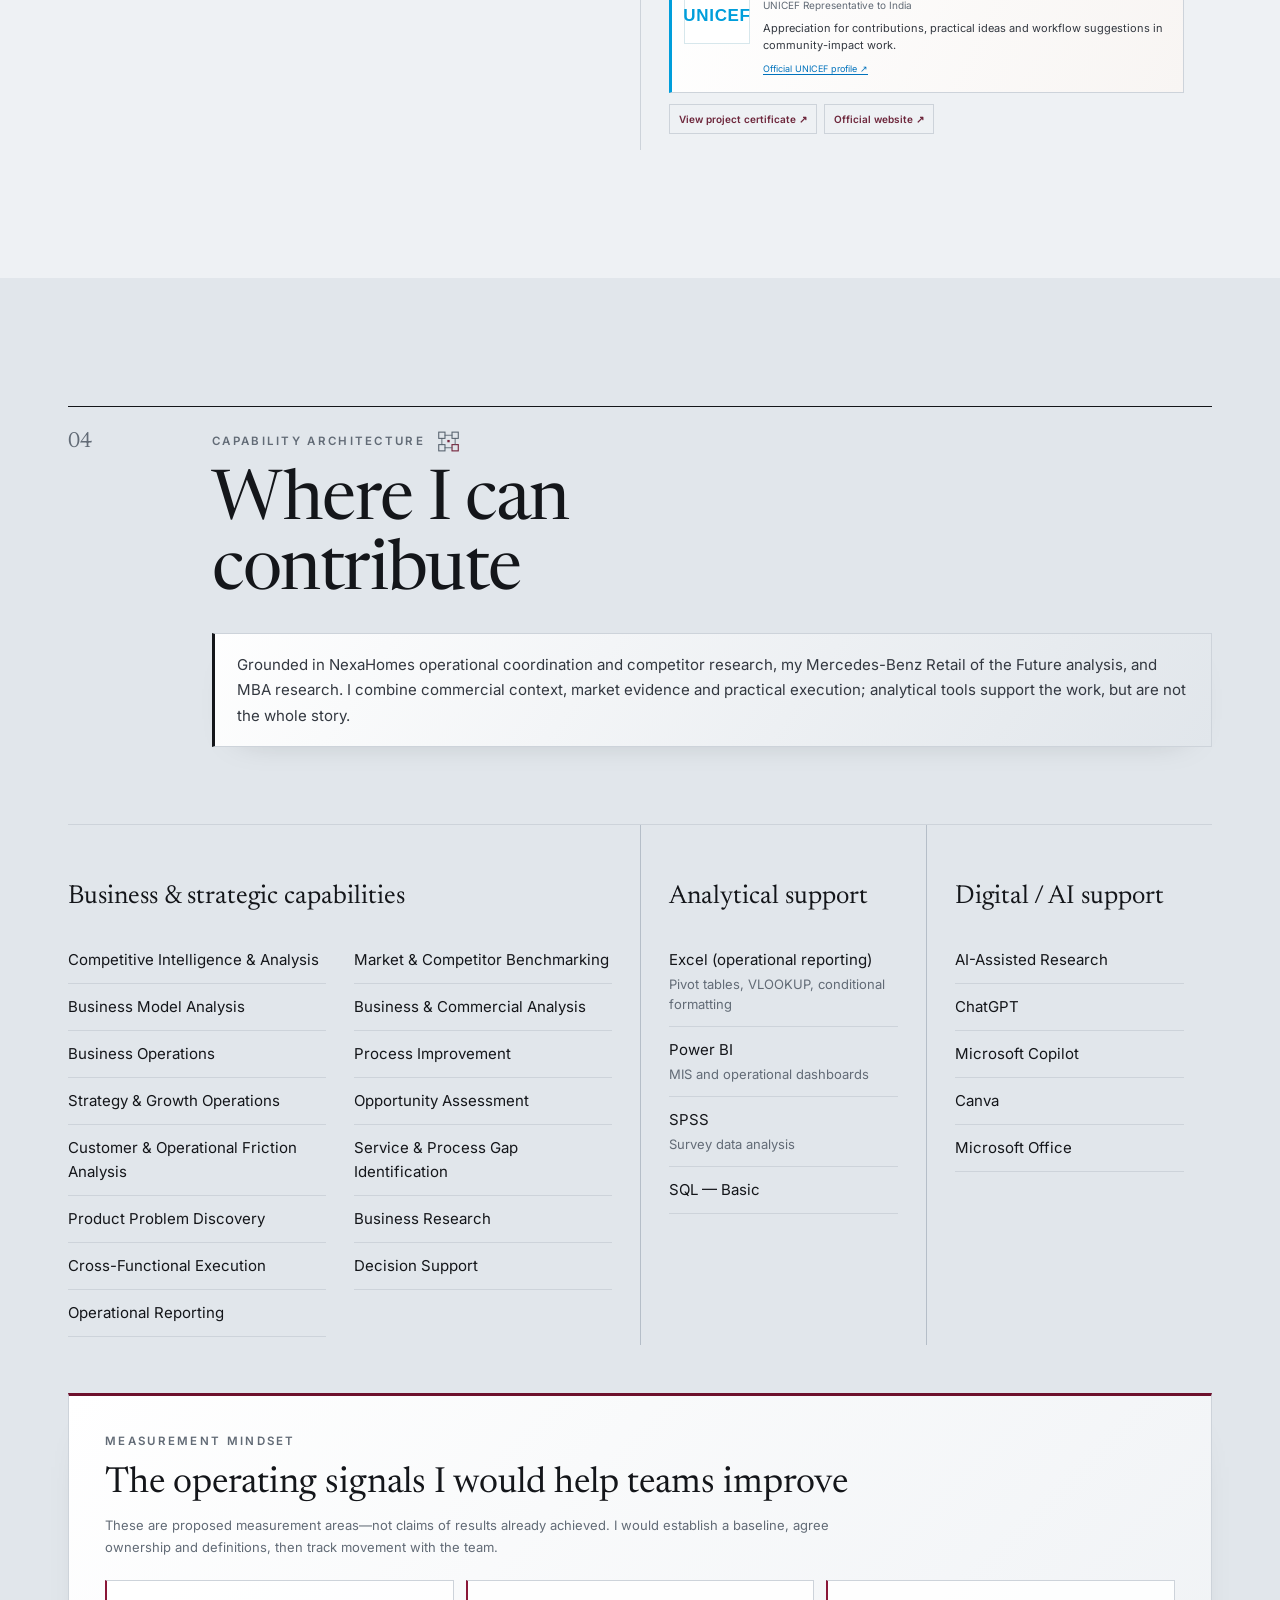
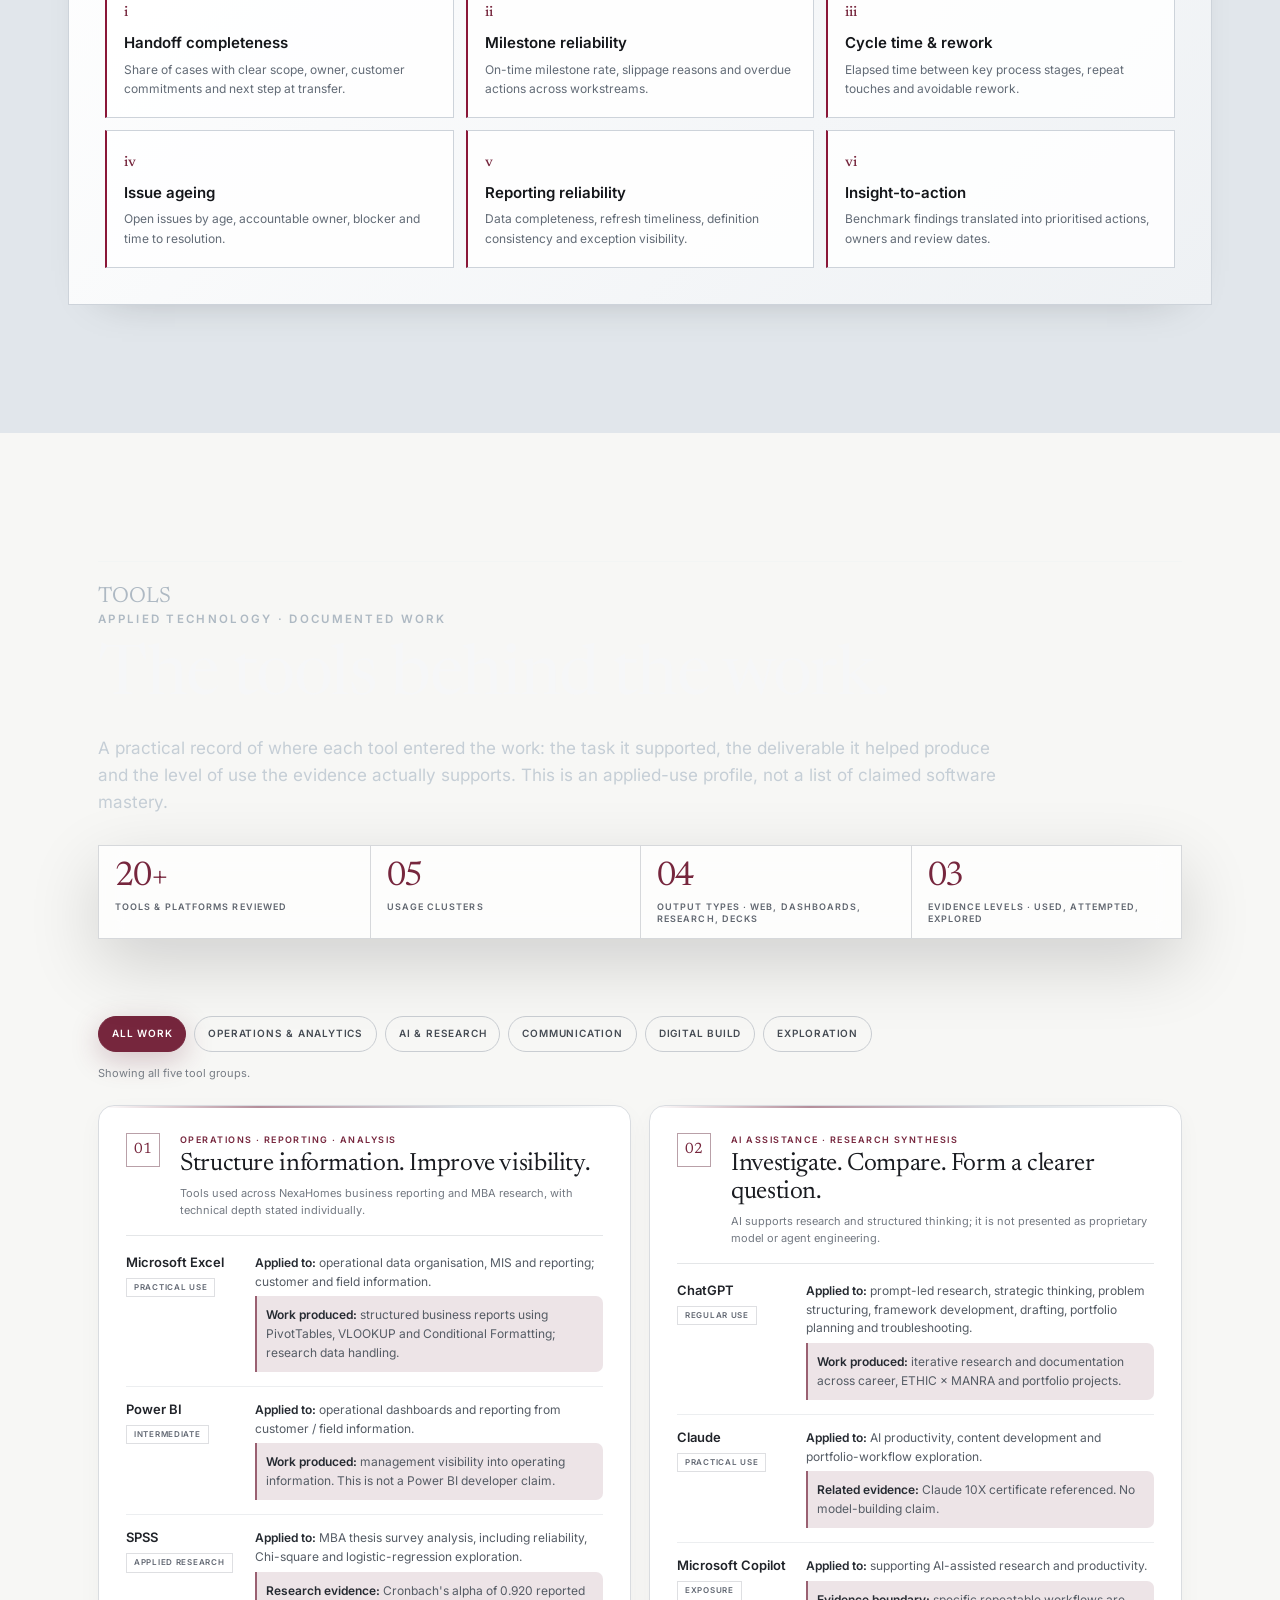
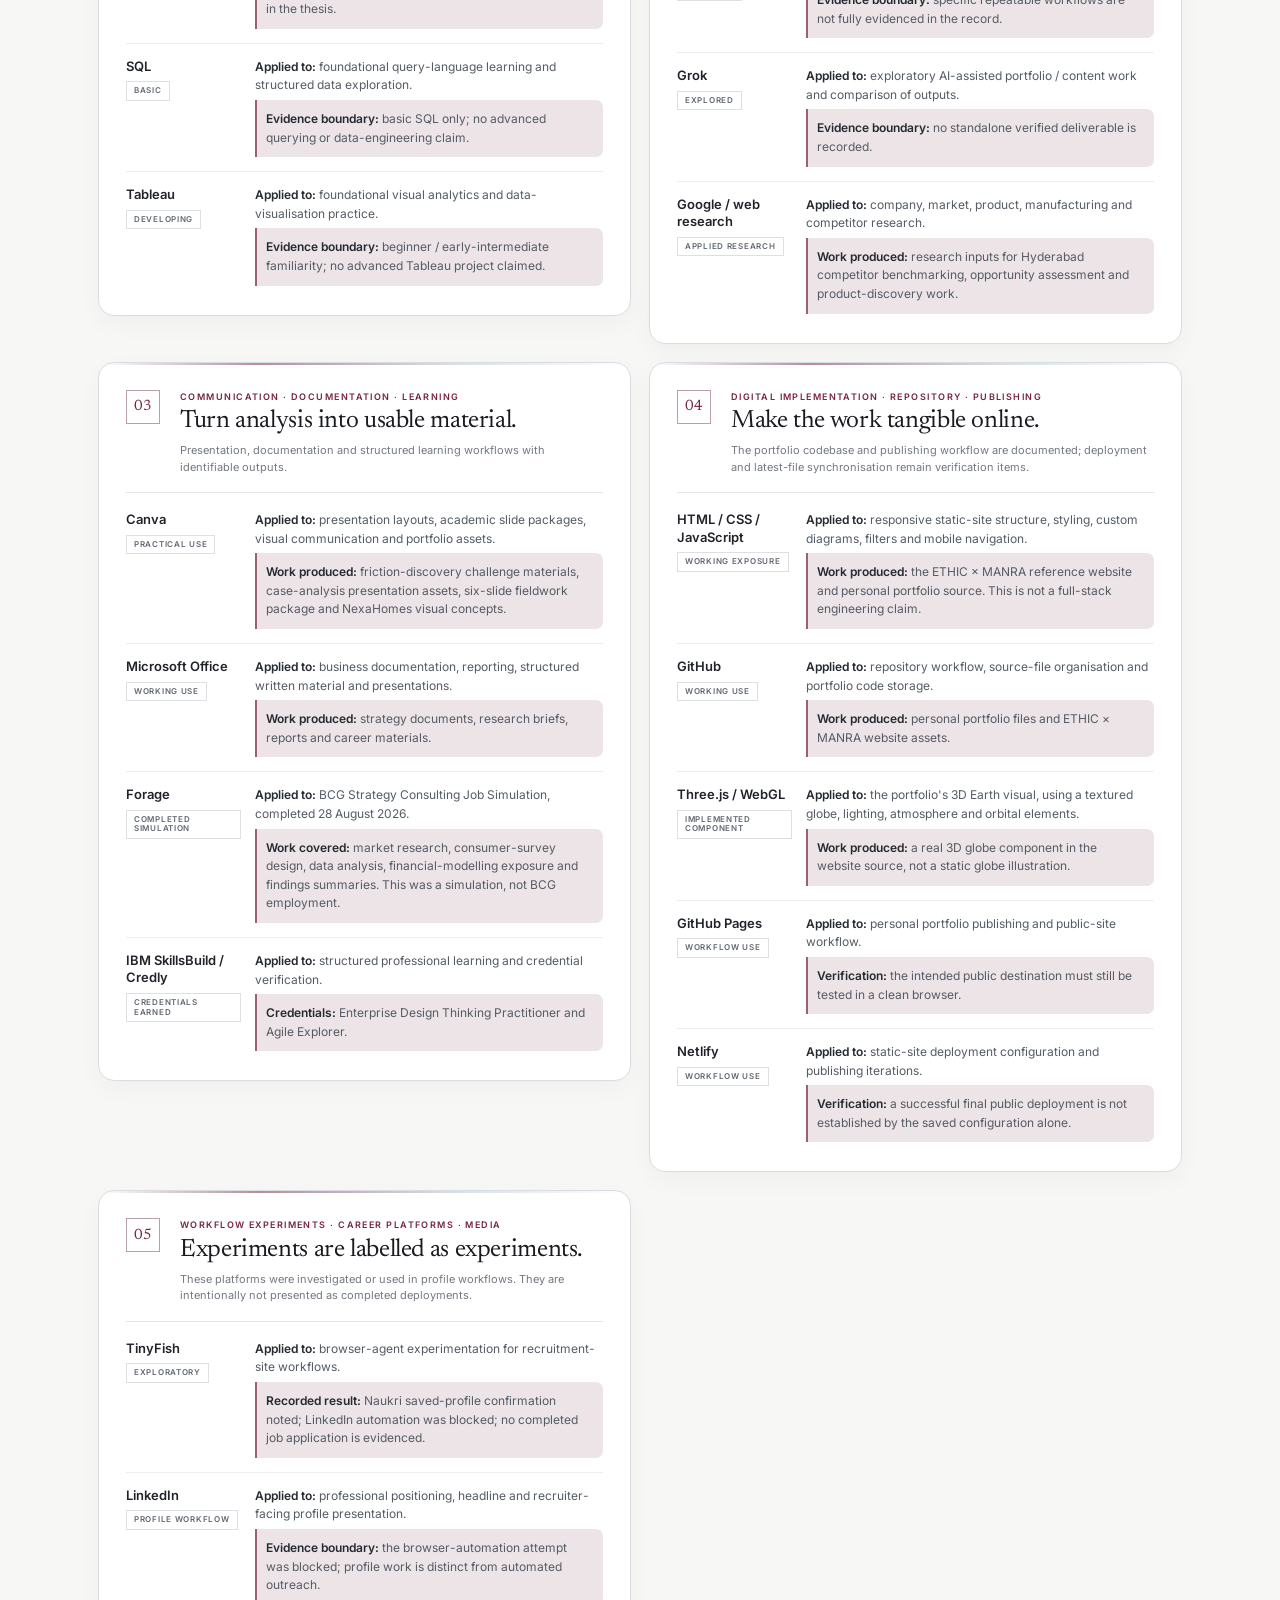
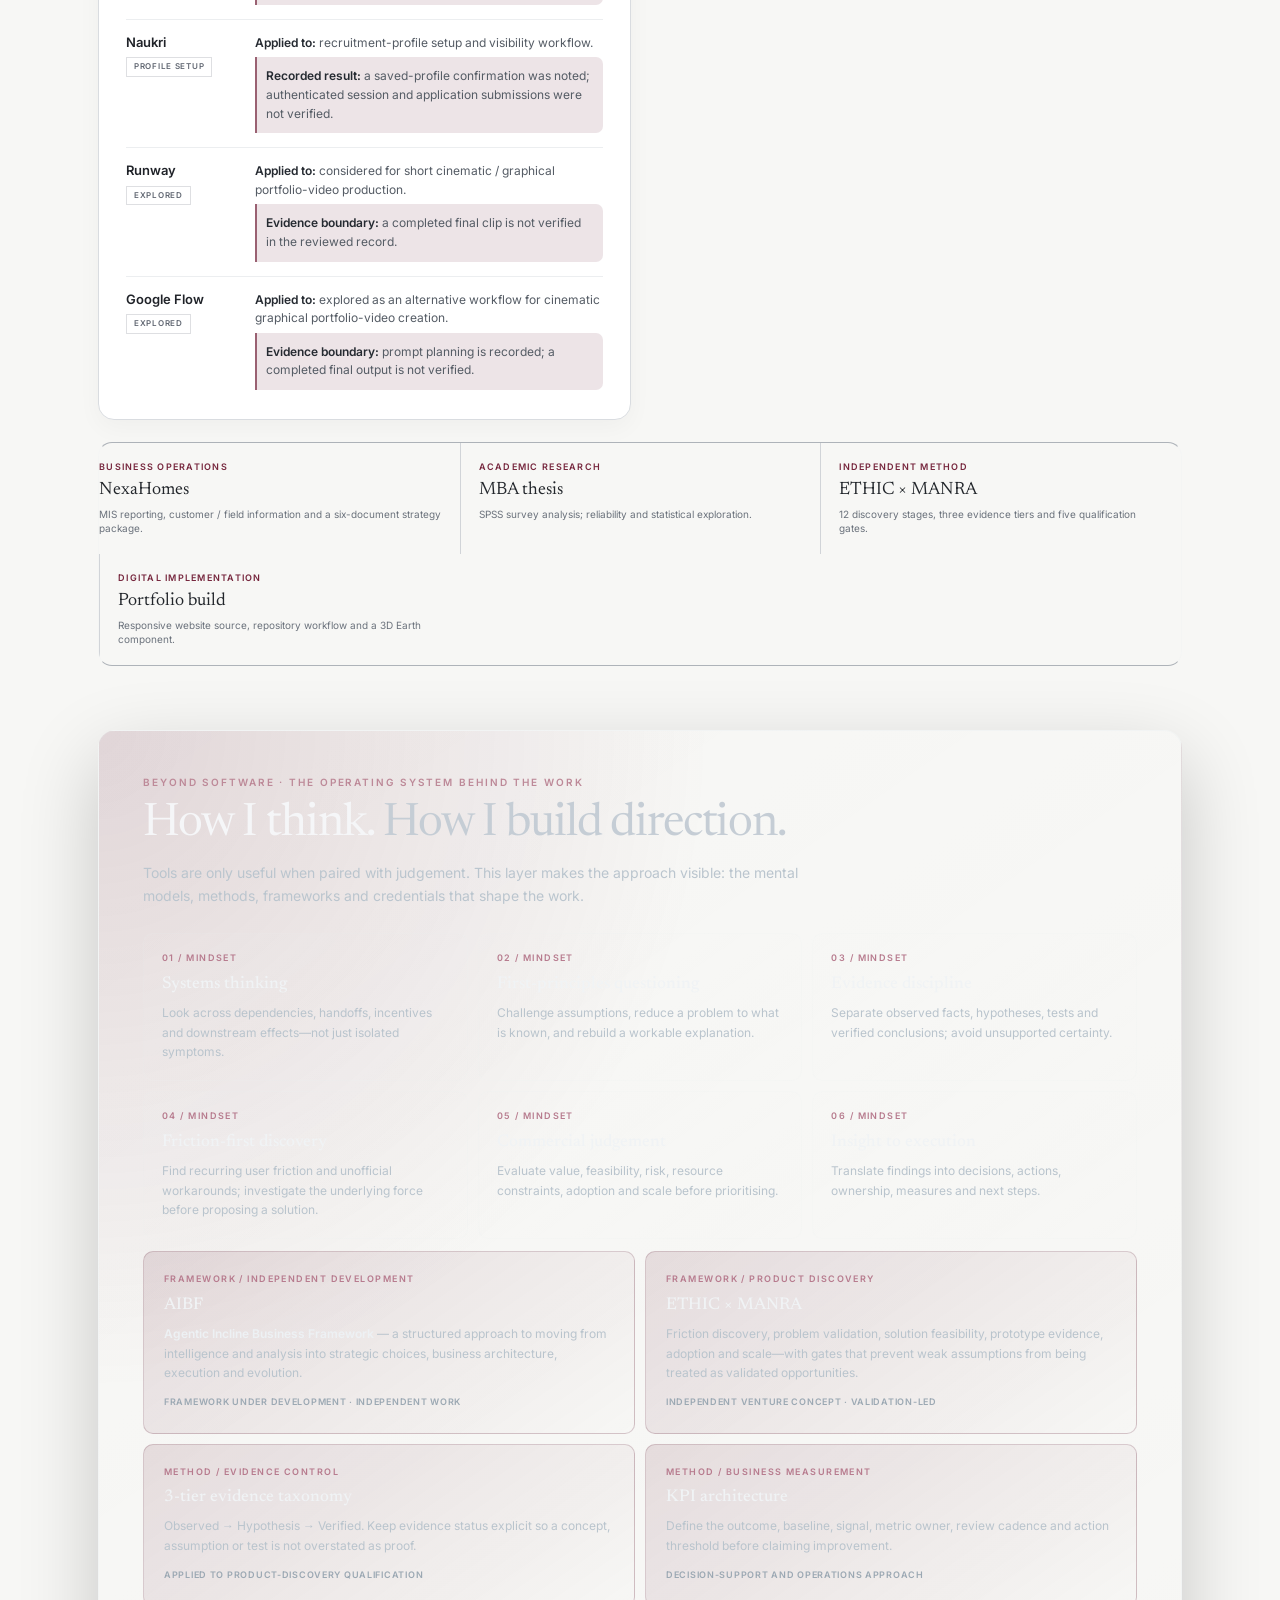
==== commit c1688039: "Refresh Tech Intelligence layout CSS cache" ====
--- a/index.html
+++ b/index.html
@@ -3939,7 +3939,7 @@
   </style>
 
   <link rel="stylesheet" href="/tools-evidence.css?v=20261120-01">
-<link rel="stylesheet" href="/tools-cinematic.css?v=20261120-fix-04">
+<link rel="stylesheet" href="/tools-cinematic.css?v=20261120-layout-05">
 </head>
 <body>
   <a class="skip" href="index.html#main">Skip to content</a>
--- a/tools-cinematic.css
+++ b/tools-cinematic.css
@@ -195,3 +195,33 @@
 .tools-practice .tool-entry-copy p,.tools-practice .tool-cluster-summary,.tools-practice .section-lede{width:100%!important;max-width:none!important;overflow-wrap:break-word!important;word-break:normal!important;white-space:normal!important}
 .tools-practice .tools-proof-strip{display:grid!important;grid-template-columns:repeat(3,minmax(0,1fr))!important;width:100%!important}.tech-mindset-module{width:100%!important;max-width:none!important}
 @media(max-width:760px){.tools-practice .wrap{width:calc(100% - 28px)!important}.tools-practice .tools-intro{grid-template-columns:minmax(0,1fr)!important}.tools-practice .tools-stats{grid-template-columns:repeat(2,minmax(0,1fr))!important}.tools-practice .tool-cluster-grid{grid-template-columns:minmax(0,1fr)!important}.tools-practice .tools-proof-strip{grid-template-columns:minmax(0,1fr)!important}}
+
+/* Definitive Tech section geometry: override inherited narrow grid tracks */
+#tools.tools-practice{width:100%;overflow:hidden}
+#tools.tools-practice>.wrap{display:block!important;width:min(calc(100% - 32px),1180px)!important;max-width:1180px!important;margin:0 auto!important}
+#tools.tools-practice .section-head{display:block!important;width:100%!important}
+#tools.tools-practice .tools-intro{display:grid!important;grid-template-columns:minmax(0,1fr)!important;gap:28px!important;width:100%!important}
+#tools.tools-practice .tools-intro-copy{display:block!important;width:100%!important;max-width:none!important}
+#tools.tools-practice .tools-intro-copy>*{width:100%!important;max-width:900px!important;white-space:normal!important;word-break:normal!important;overflow-wrap:break-word!important}
+#tools.tools-practice .tools-stats{display:grid!important;grid-template-columns:repeat(4,minmax(0,1fr))!important;width:100%!important;max-width:none!important}
+#tools.tools-practice .tools-toolbar{display:flex!important;flex-wrap:wrap!important;align-items:center!important;width:100%!important}
+#tools.tools-practice .tool-cluster-grid{display:grid!important;grid-template-columns:repeat(2,minmax(0,1fr))!important;gap:18px!important;width:100%!important}
+#tools.tools-practice .tool-cluster{display:block!important;width:100%!important;max-width:none!important;min-width:0!important}
+#tools.tools-practice .tool-cluster-head{display:grid!important;grid-template-columns:42px minmax(0,1fr)!important;gap:12px!important;width:100%!important}
+#tools.tools-practice .tool-cluster-head>div{width:100%!important;min-width:0!important}
+#tools.tools-practice .tool-entry{display:grid!important;grid-template-columns:minmax(115px,.32fr) minmax(0,1fr)!important;gap:14px!important;width:100%!important}
+#tools.tools-practice .tool-entry-name,#tools.tools-practice .tool-entry-copy{display:block!important;width:100%!important;max-width:none!important;min-width:0!important}
+#tools.tools-practice .tool-entry-copy p{display:block!important;width:100%!important;max-width:none!important;white-space:normal!important;word-break:normal!important;overflow-wrap:anywhere!important}
+#tools.tools-practice .tools-proof-strip{display:grid!important;grid-template-columns:repeat(3,minmax(0,1fr))!important;width:100%!important}
+#tools.tools-practice .tools-proof-item{width:100%!important;min-width:0!important}
+#tools.tools-practice .tech-mindset-module{display:block!important;width:100%!important;max-width:none!important}
+#tools.tools-practice .tech-mindset-grid{display:grid!important;grid-template-columns:repeat(3,minmax(0,1fr))!important;width:100%!important}
+#tools.tools-practice .tech-framework-grid{display:grid!important;grid-template-columns:repeat(2,minmax(0,1fr))!important;width:100%!important}
+#tools.tools-practice .tech-credential-list{display:grid!important;grid-template-columns:repeat(2,minmax(0,1fr))!important;width:100%!important}
+@media(max-width:760px){
+#tools.tools-practice>.wrap{width:calc(100% - 24px)!important}
+#tools.tools-practice .tools-stats{grid-template-columns:repeat(2,minmax(0,1fr))!important}
+#tools.tools-practice .tool-cluster-grid,#tools.tools-practice .tech-mindset-grid,#tools.tools-practice .tech-framework-grid,#tools.tools-practice .tech-credential-list{grid-template-columns:minmax(0,1fr)!important}
+#tools.tools-practice .tool-entry{grid-template-columns:minmax(0,1fr)!important;gap:5px!important}
+#tools.tools-practice .tools-proof-strip{grid-template-columns:minmax(0,1fr)!important}
+}
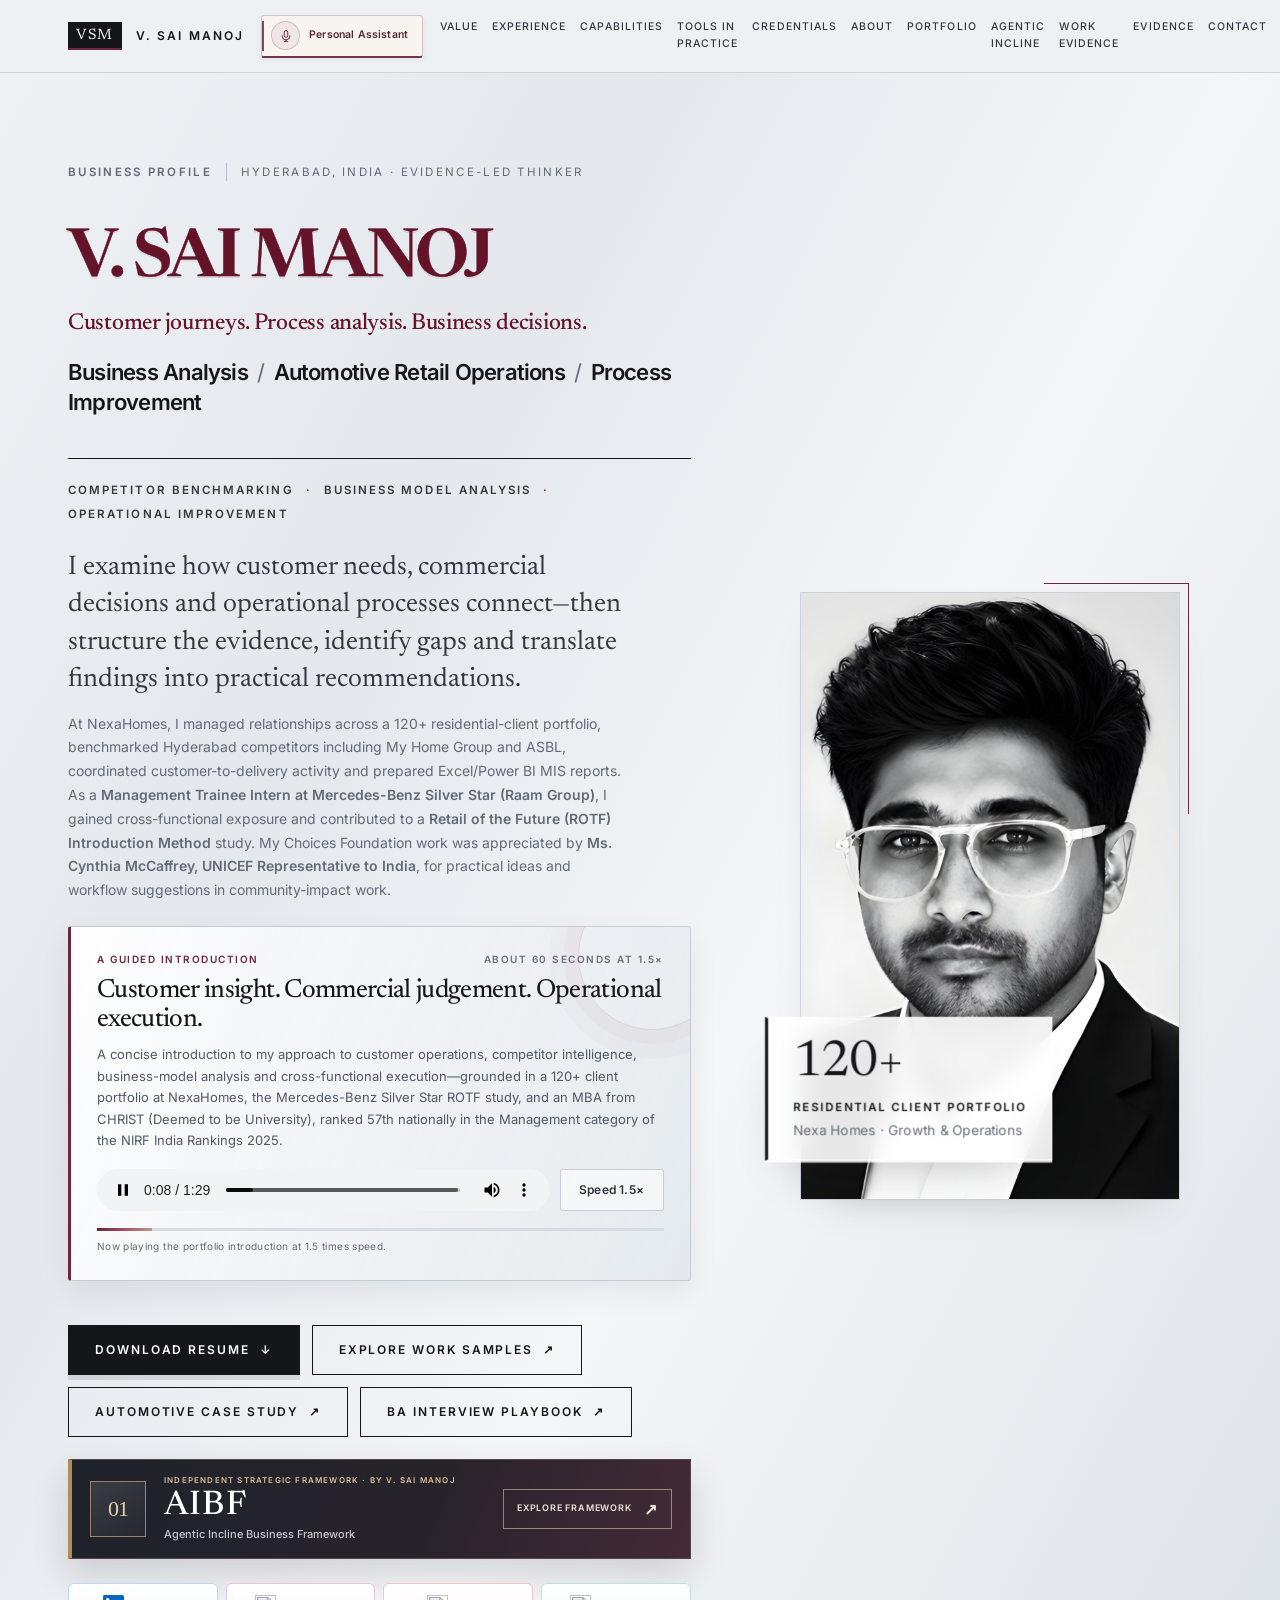
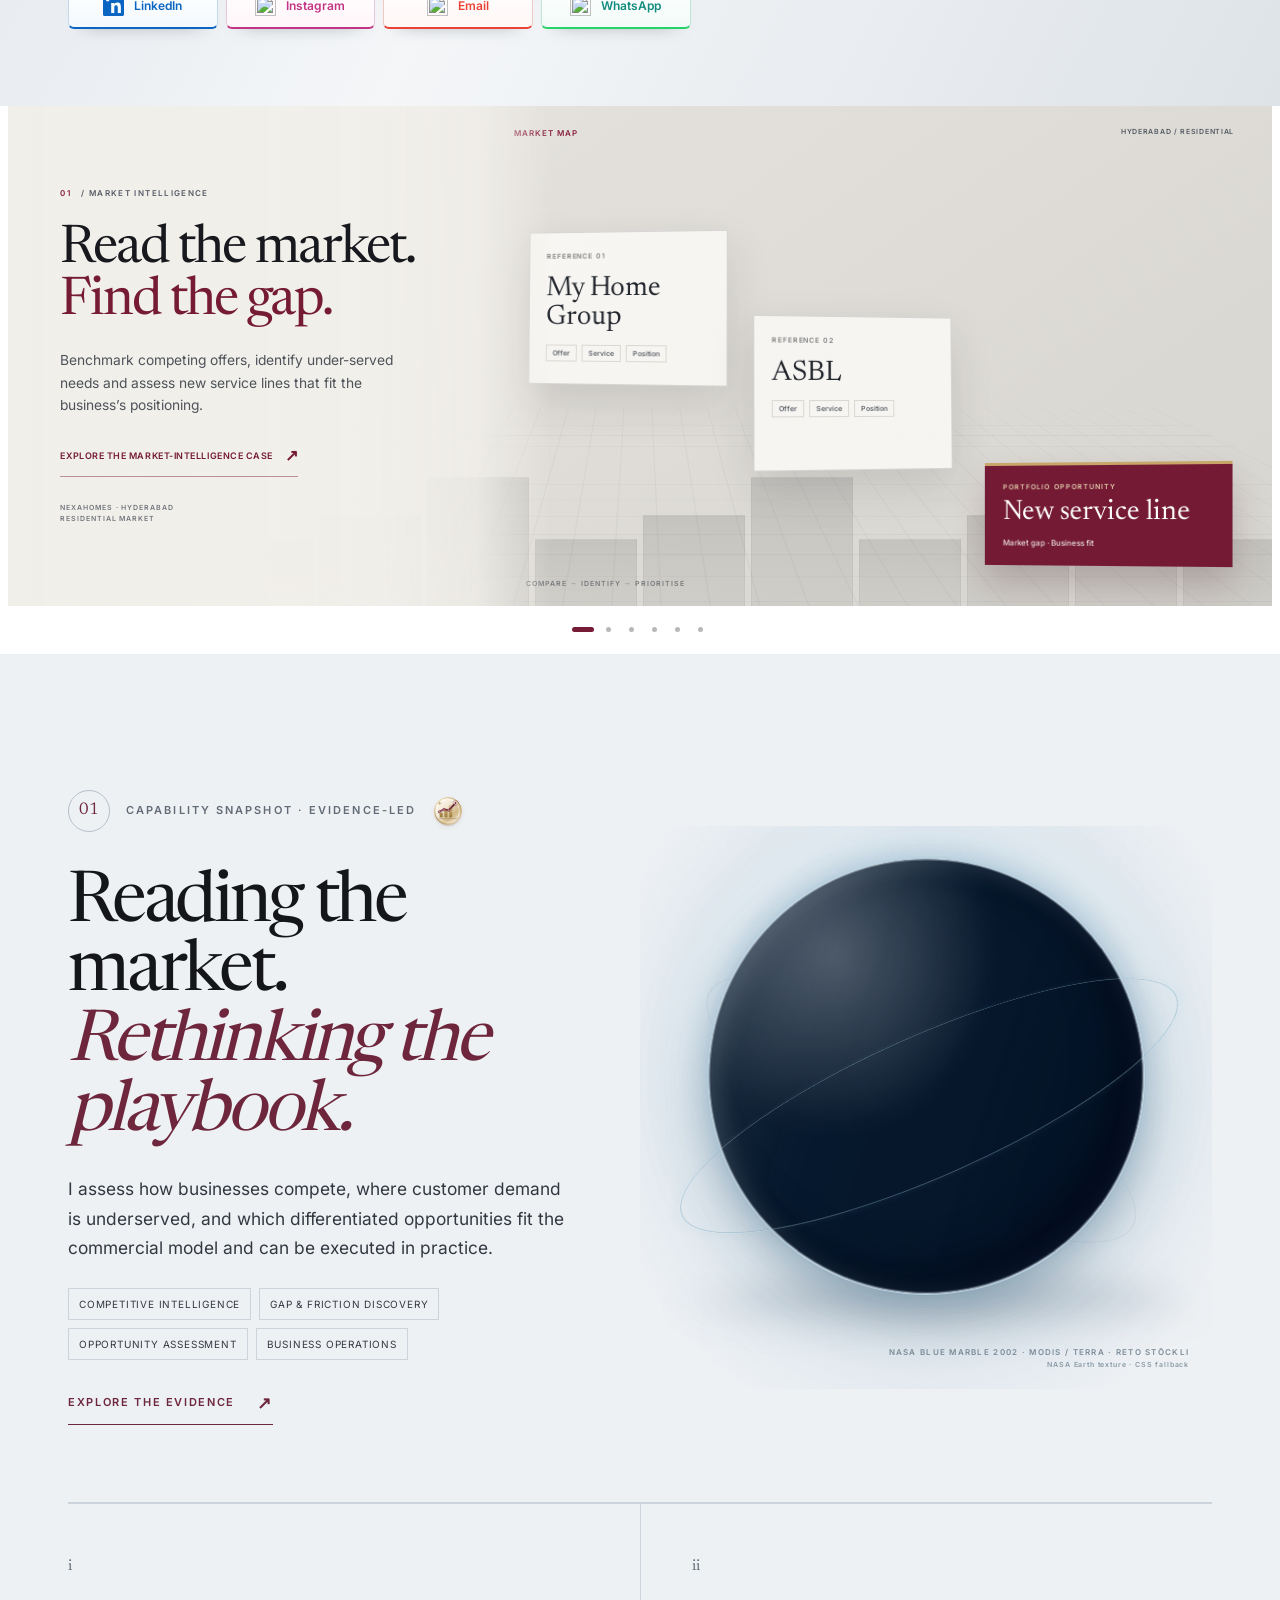
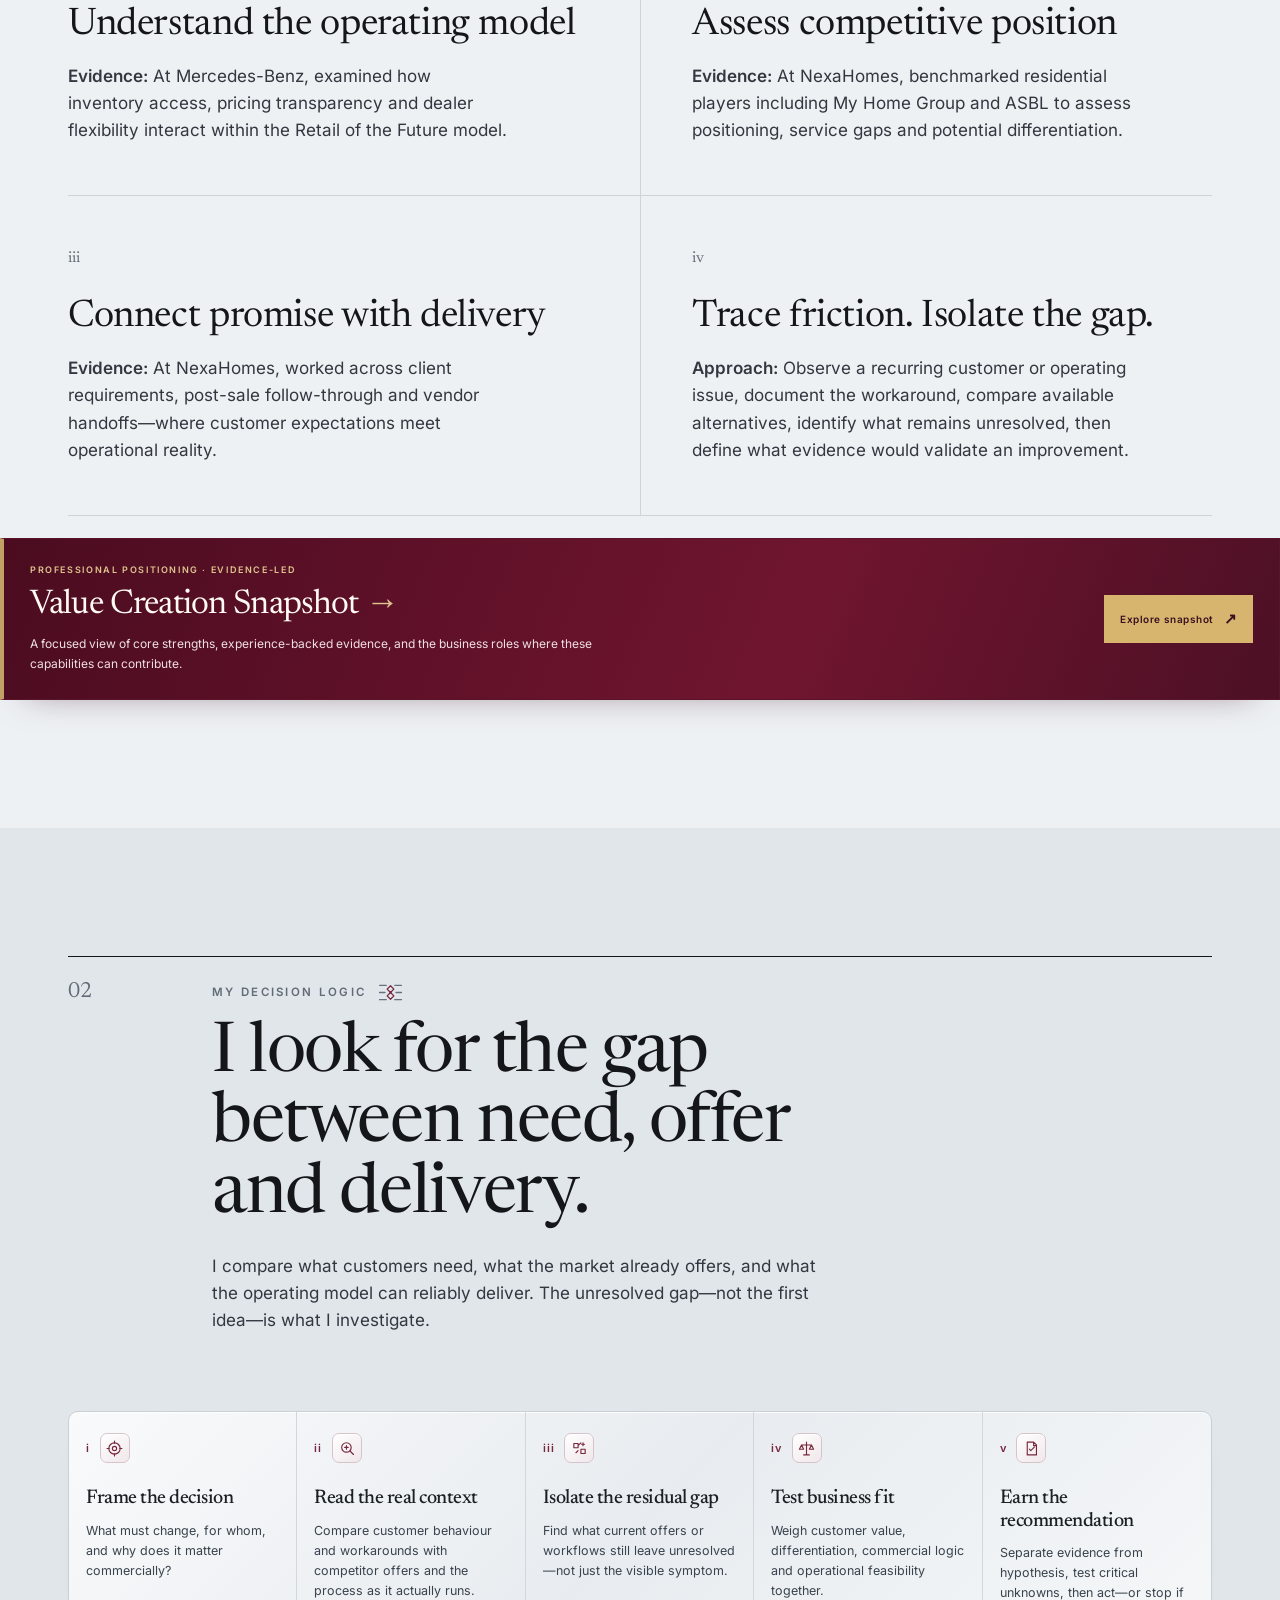
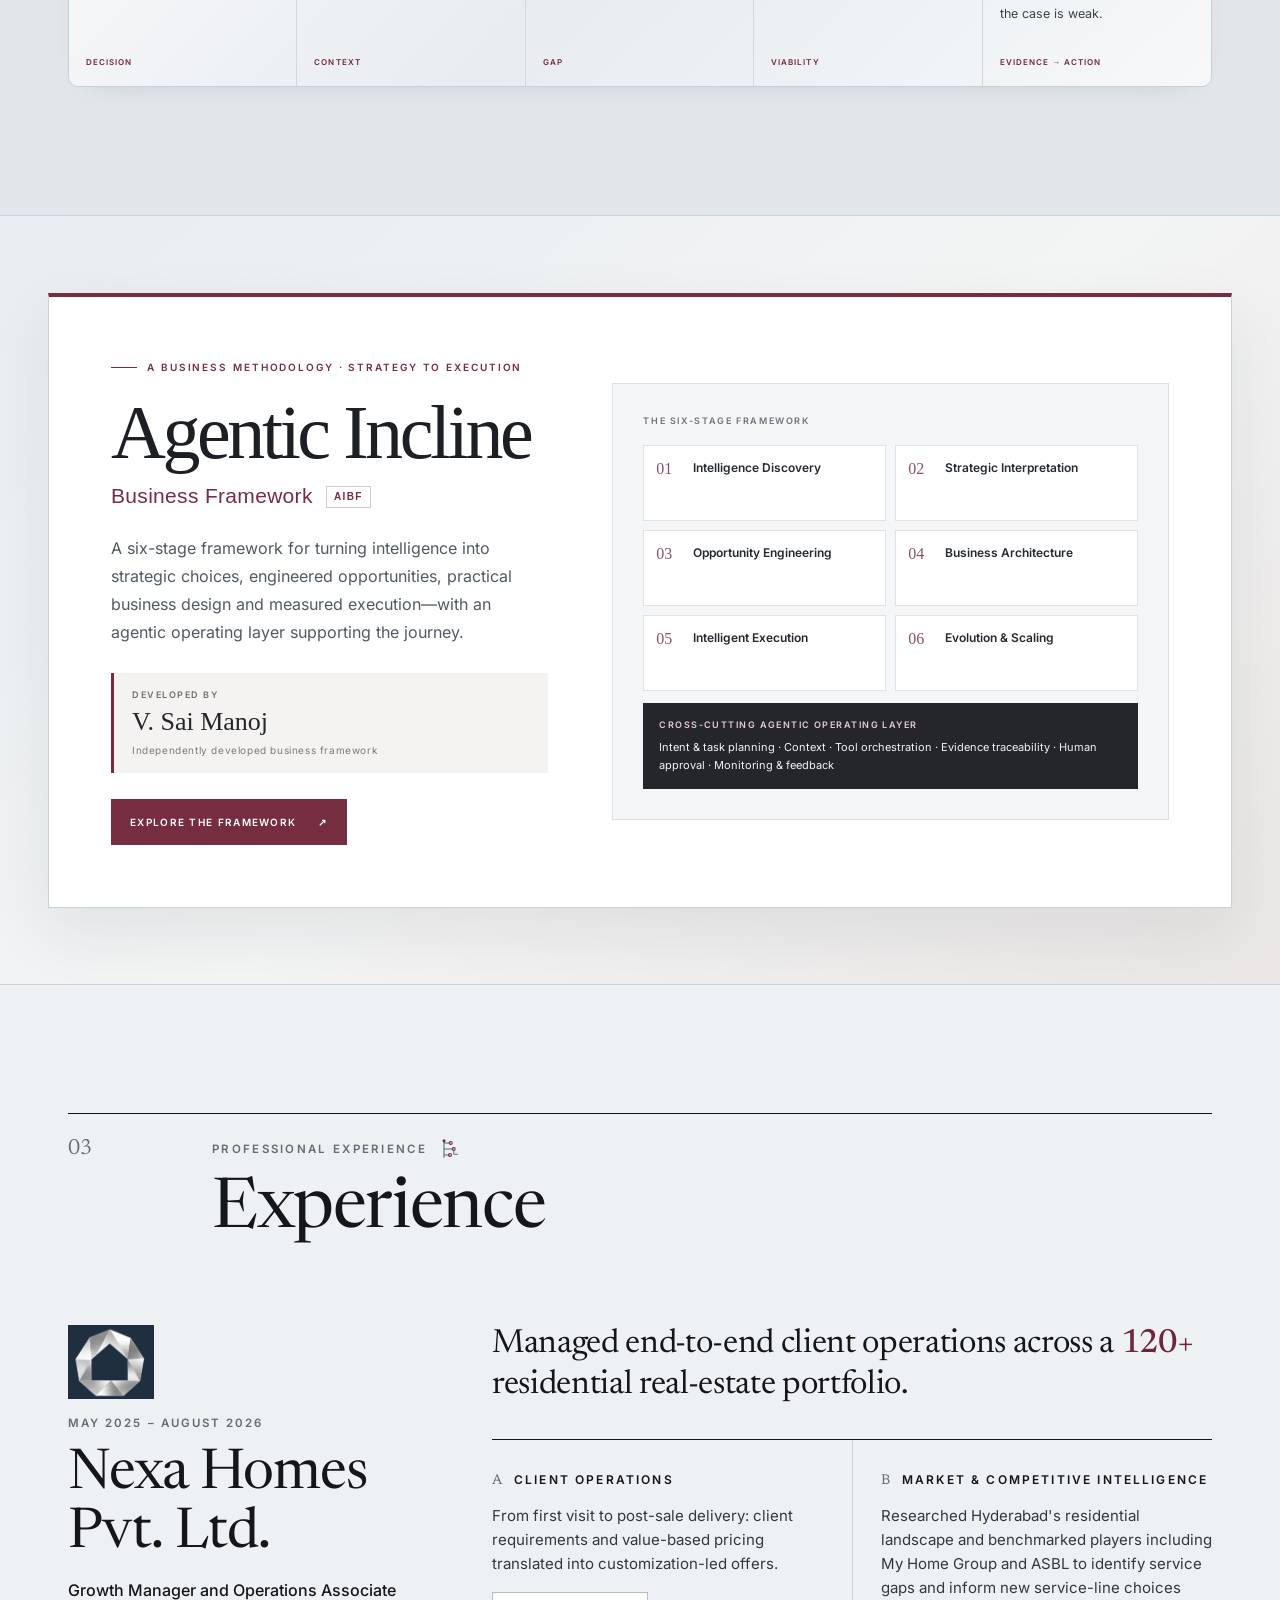
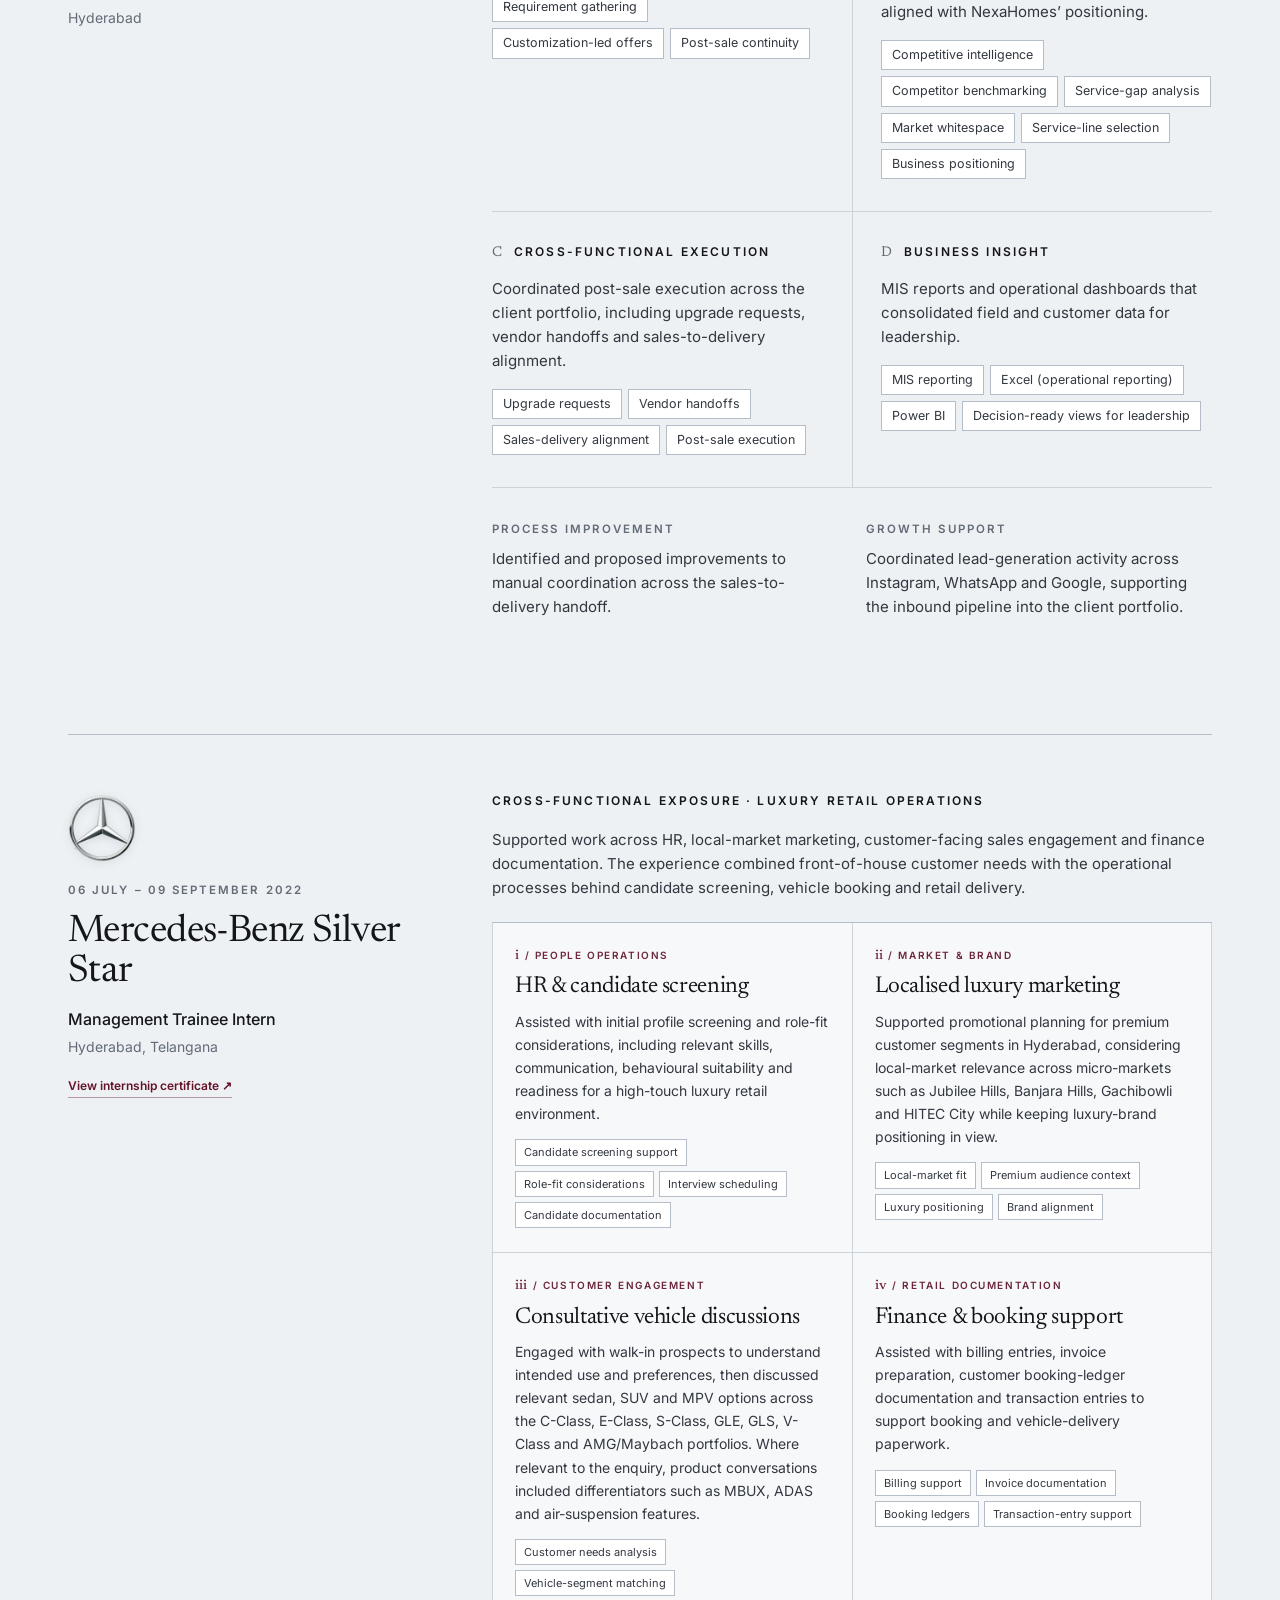
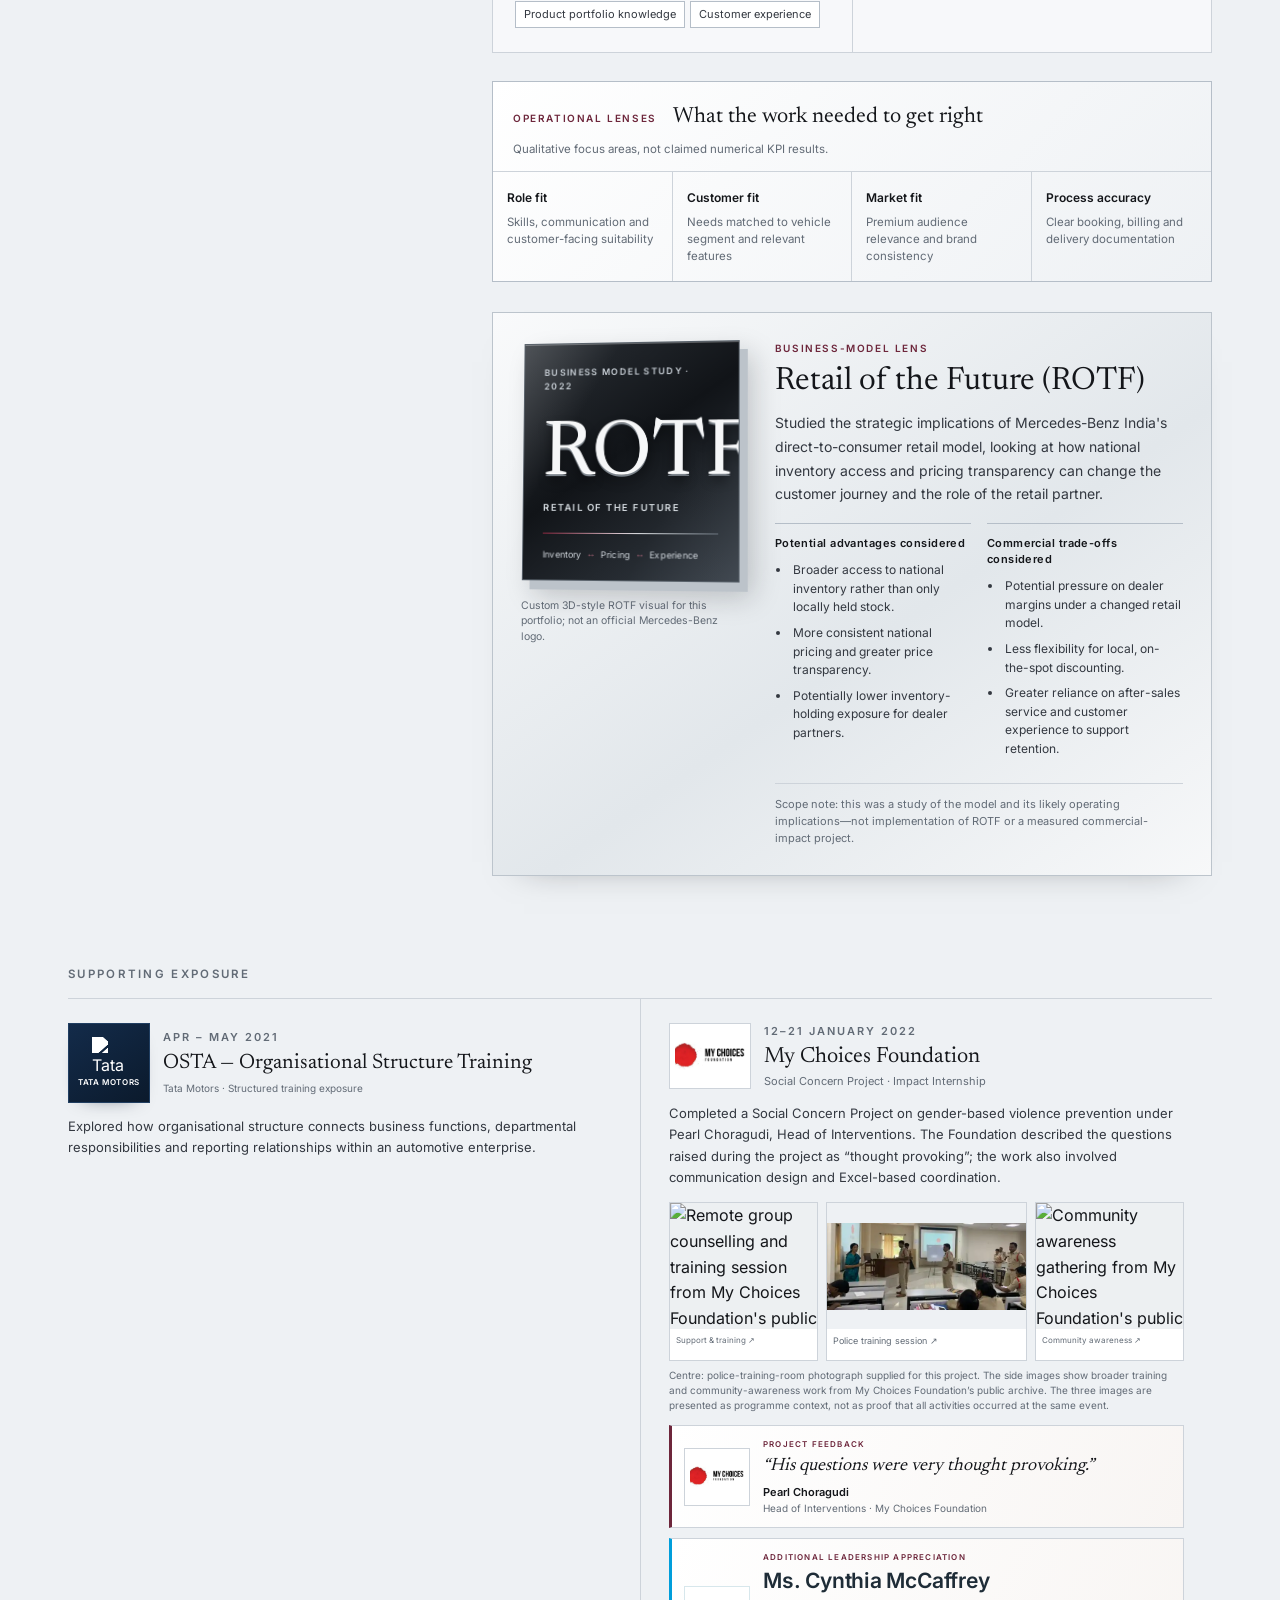
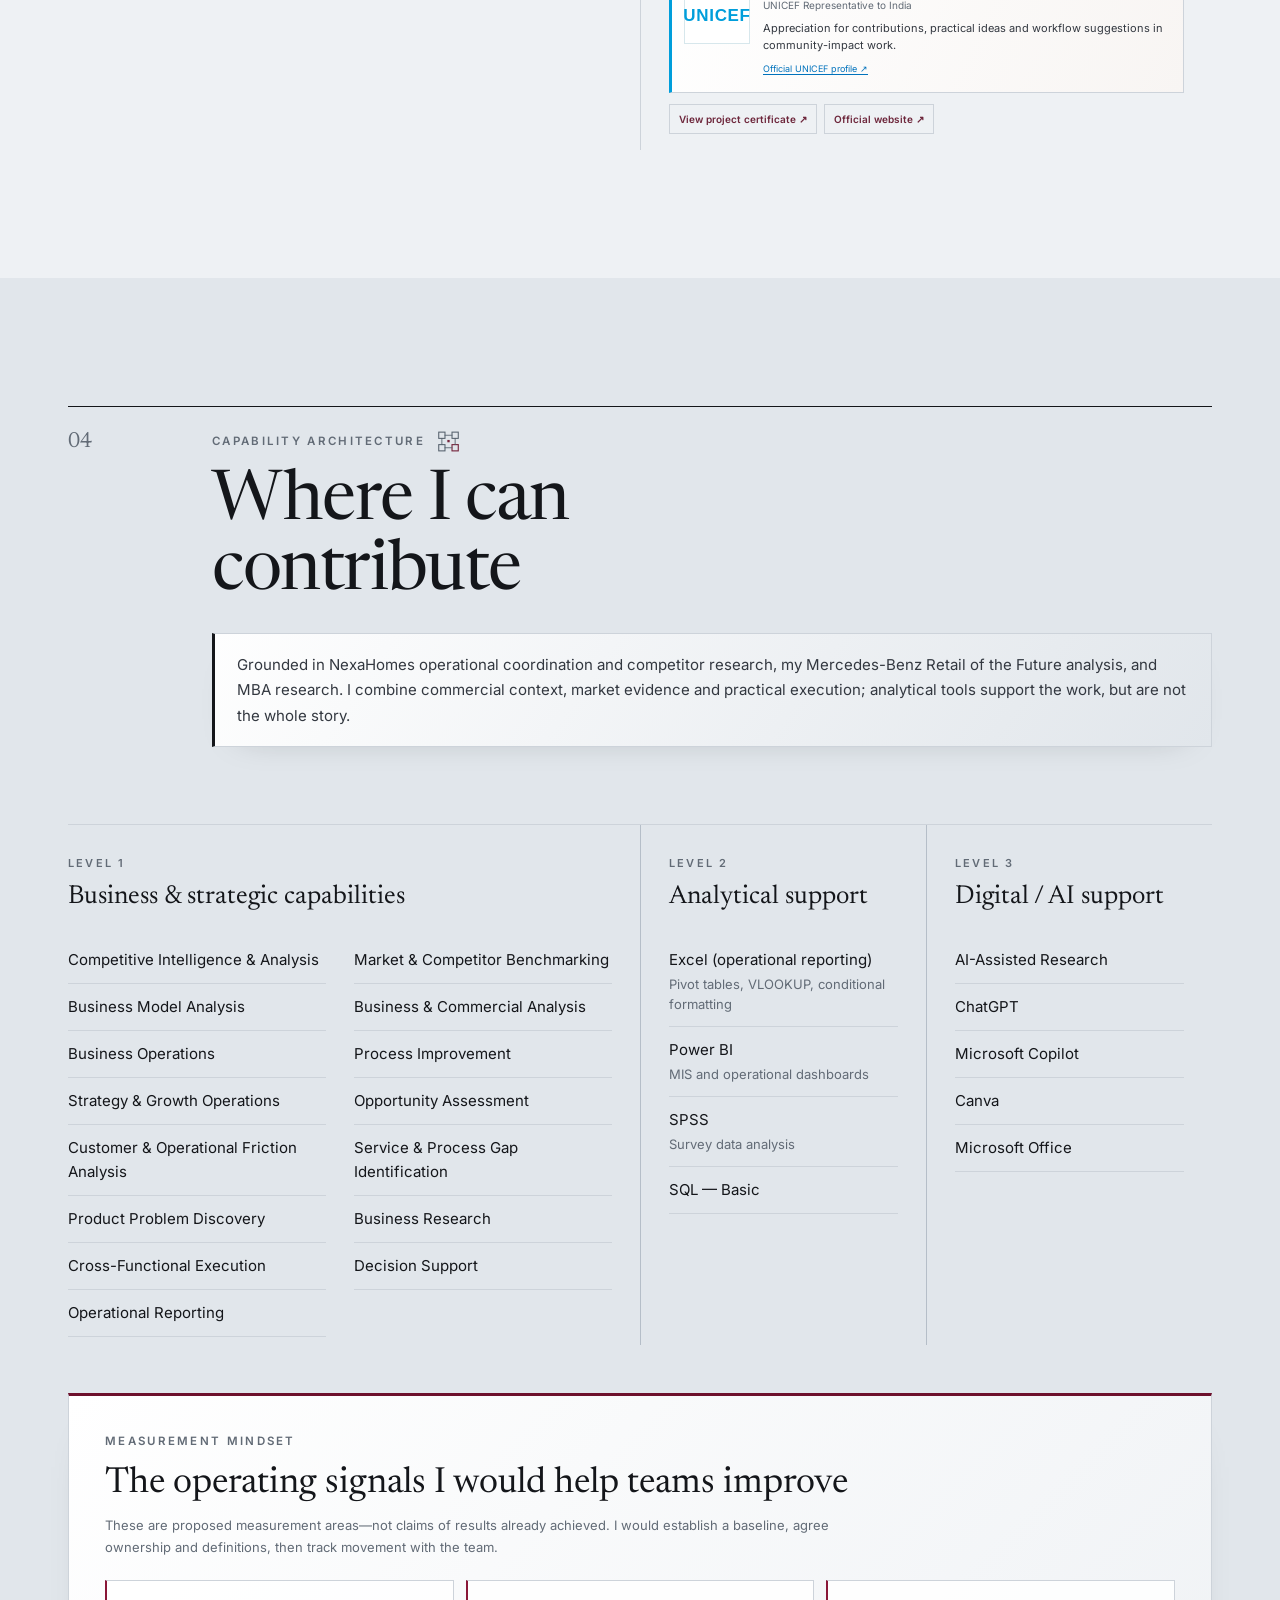
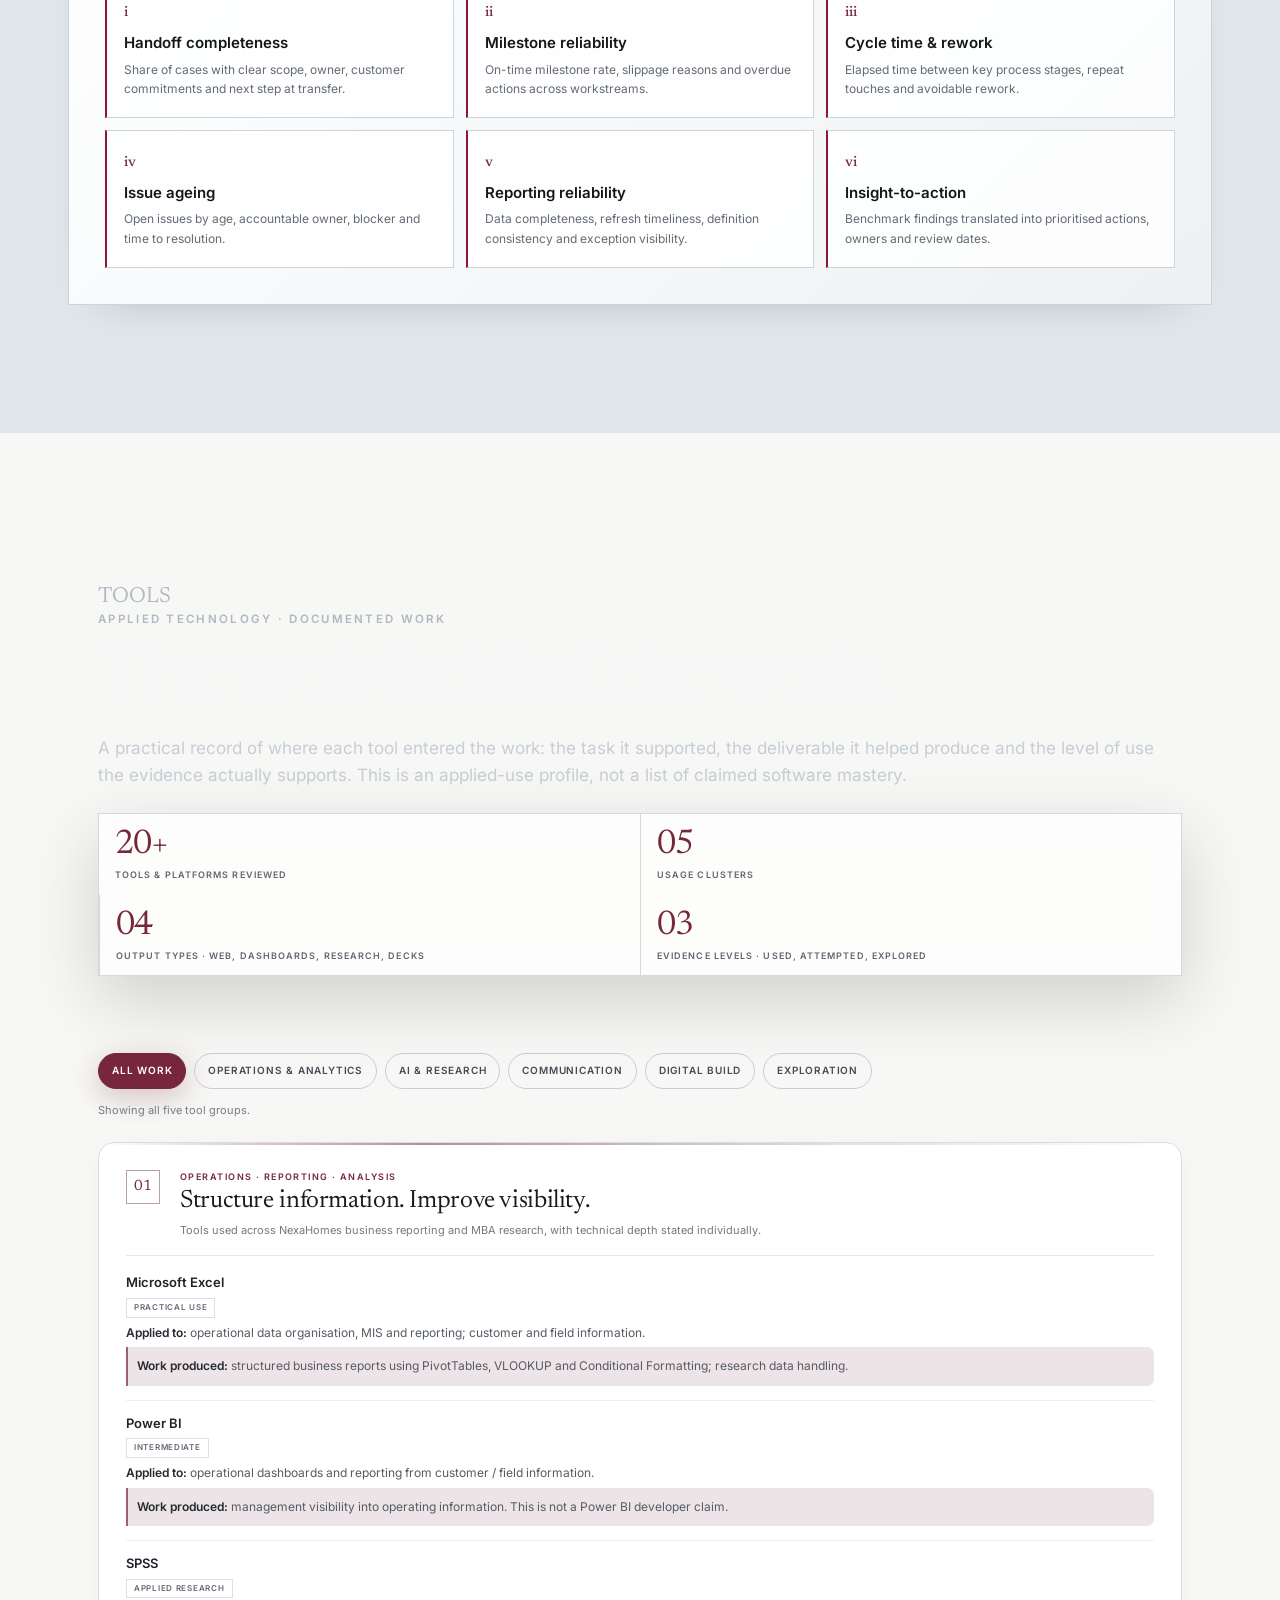
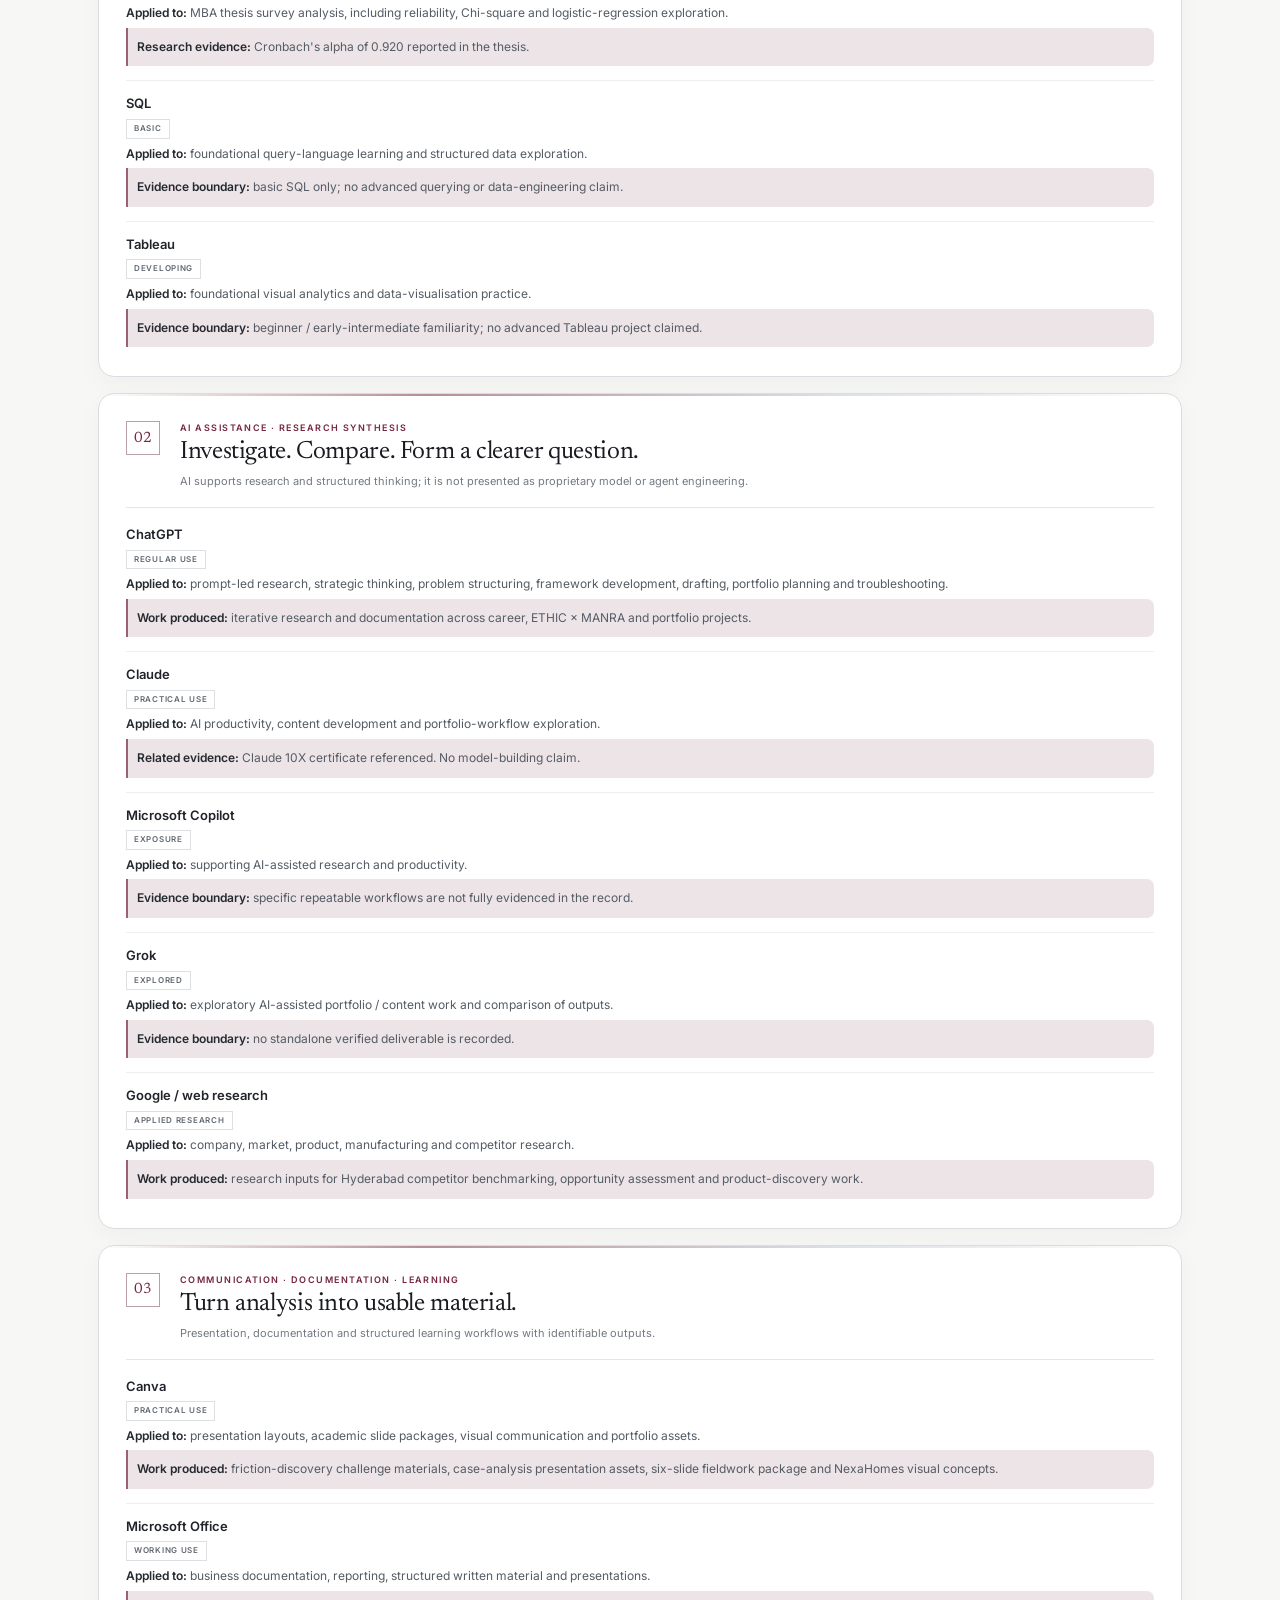
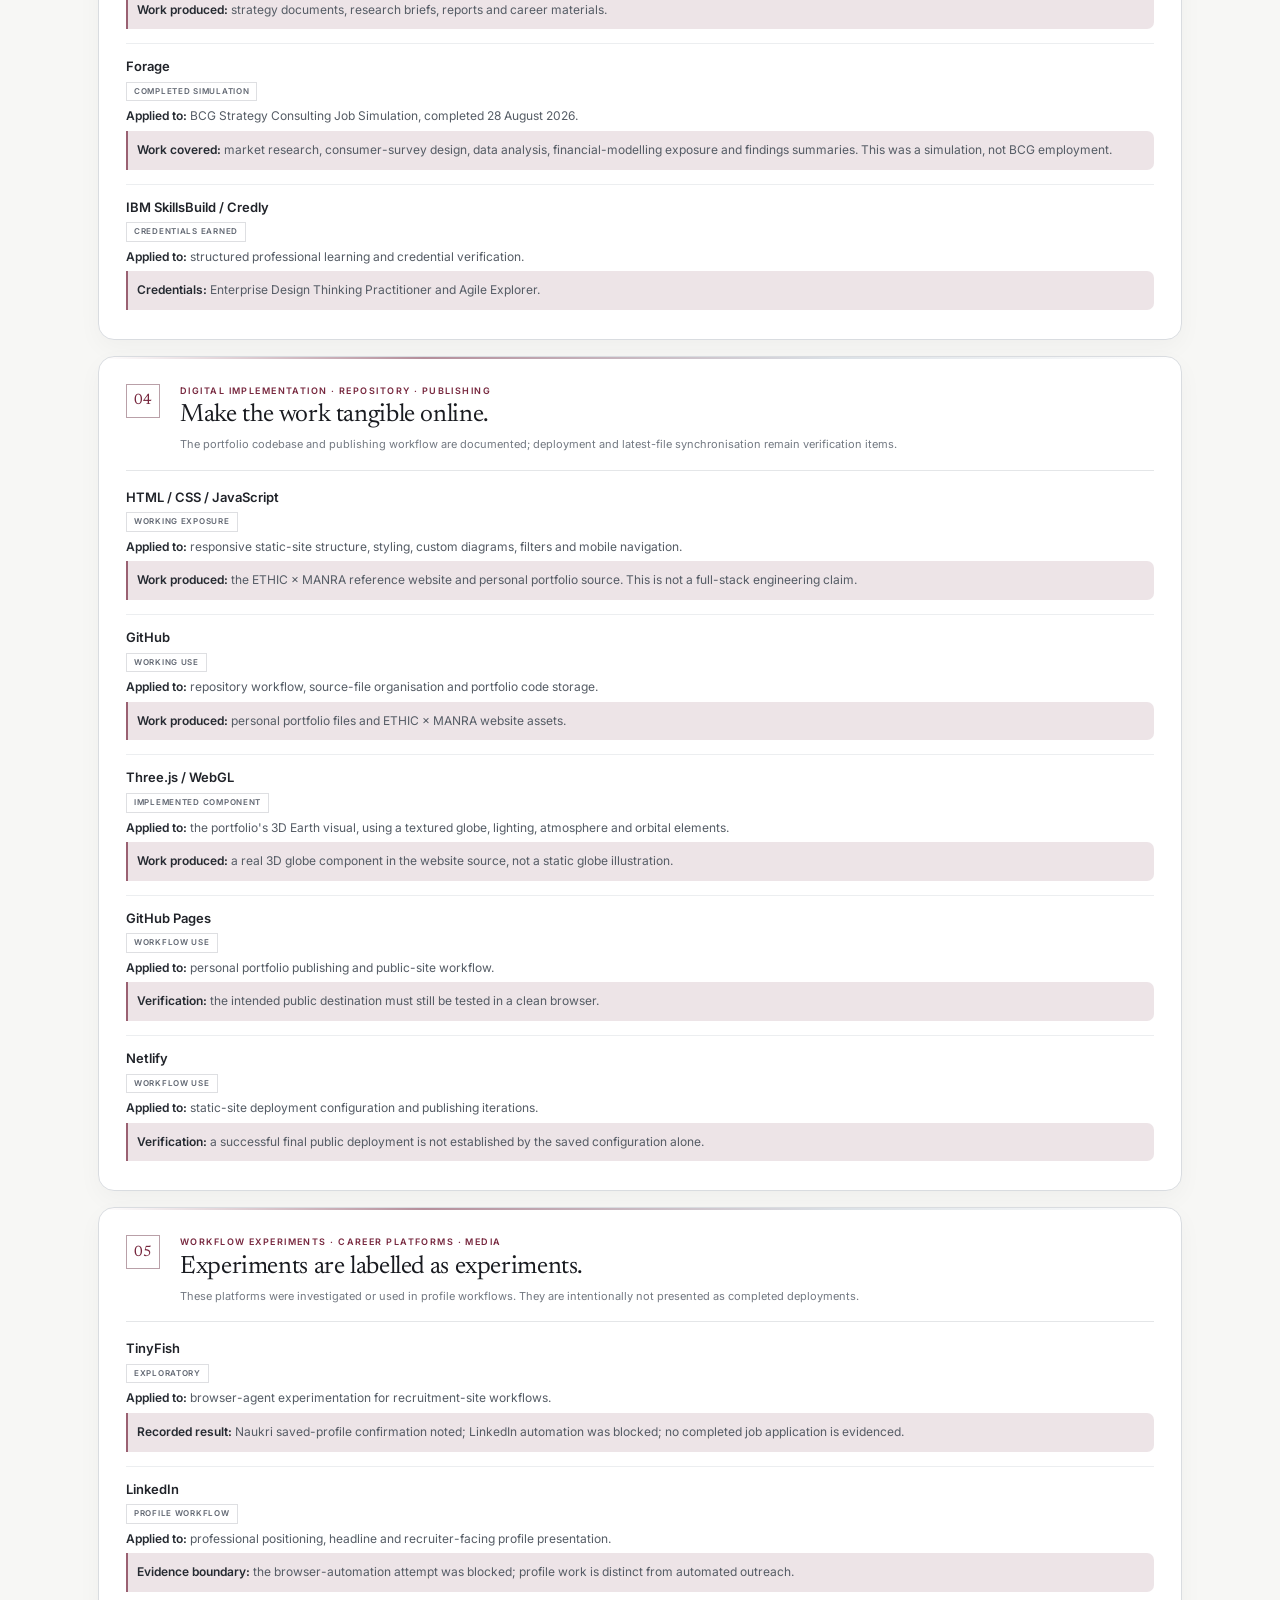
==== commit 394fe5c1: "Bust cache for responsive Tools layout fix" ====
--- a/index.html
+++ b/index.html
@@ -3939,7 +3939,7 @@
   </style>
 
   <link rel="stylesheet" href="/tools-evidence.css?v=20261120-01">
-<link rel="stylesheet" href="/tools-cinematic.css?v=20261120-layout-05">
+<link rel="stylesheet" href="/tools-cinematic.css?v=20261120-layout-06">
 </head>
 <body>
   <a class="skip" href="index.html#main">Skip to content</a>
--- a/tools-cinematic.css
+++ b/tools-cinematic.css
@@ -225,3 +225,39 @@
 #tools.tools-practice .tool-entry{grid-template-columns:minmax(0,1fr)!important;gap:5px!important}
 #tools.tools-practice .tools-proof-strip{grid-template-columns:minmax(0,1fr)!important}
 }
+
+
+/* 231999 MOBILE ROOT-CAUSE OVERRIDE — final responsive geometry */
+#tools.tools-practice,
+#tools.tools-practice * { box-sizing: border-box; }
+#tools.tools-practice { width: 100%; min-width: 0; overflow-x: clip; }
+#tools.tools-practice > .wrap { width: min(100% - 32px, 1180px) !important; max-width: 1180px !important; min-width: 0 !important; margin-inline: auto !important; }
+#tools.tools-practice .section-head { display: block !important; width: 100% !important; min-width: 0 !important; }
+#tools.tools-practice .tools-intro,
+#tools.tools-practice .tools-intro-copy,
+#tools.tools-practice .tools-stats,
+#tools.tools-practice .tools-toolbar,
+#tools.tools-practice .tool-cluster-grid,
+#tools.tools-practice .tool-cluster,
+#tools.tools-practice .tech-mindset-module { width: 100% !important; max-width: 100% !important; min-width: 0 !important; }
+#tools.tools-practice .tools-intro { display: grid !important; grid-template-columns: minmax(0, 1fr) !important; gap: 24px !important; }
+#tools.tools-practice .tools-intro-copy { display: block !important; }
+#tools.tools-practice .tools-intro-copy > *,
+#tools.tools-practice .section-lede,
+#tools.tools-practice .tool-cluster-summary,
+#tools.tools-practice .tool-entry-copy,
+#tools.tools-practice .tool-entry-copy p { min-width: 0 !important; max-width: 100% !important; width: 100% !important; white-space: normal !important; word-break: normal !important; overflow-wrap: break-word !important; }
+#tools.tools-practice .tools-stats { display: grid !important; grid-template-columns: repeat(2, minmax(0, 1fr)) !important; }
+#tools.tools-practice .tool-cluster-grid { display: grid !important; grid-template-columns: minmax(0, 1fr) !important; gap: 16px !important; }
+#tools.tools-practice .tool-entry { display: grid !important; grid-template-columns: minmax(0, 1fr) !important; gap: 6px !important; }
+#tools.tools-practice .tools-proof-strip { display: grid !important; grid-template-columns: repeat(2, minmax(0, 1fr)) !important; }
+#tools.tools-practice .tools-proof-item { min-width: 0 !important; }
+@media (max-width: 420px) {
+  #tools.tools-practice > .wrap { width: calc(100% - 24px) !important; }
+  #tools.tools-practice .tools-intro { gap: 18px !important; }
+  #tools.tools-practice .tools-stats .tools-stat { min-width: 0 !important; padding: 12px 10px !important; }
+  #tools.tools-practice .tools-stats .tools-stat span { overflow-wrap: anywhere !important; }
+  #tools.tools-practice .tools-toolbar { gap: 7px !important; }
+  #tools.tools-practice .tool-filter { max-width: 100% !important; }
+  #tools.tools-practice .tech-mindset-grid { grid-template-columns: minmax(0, 1fr) !important; }
+}
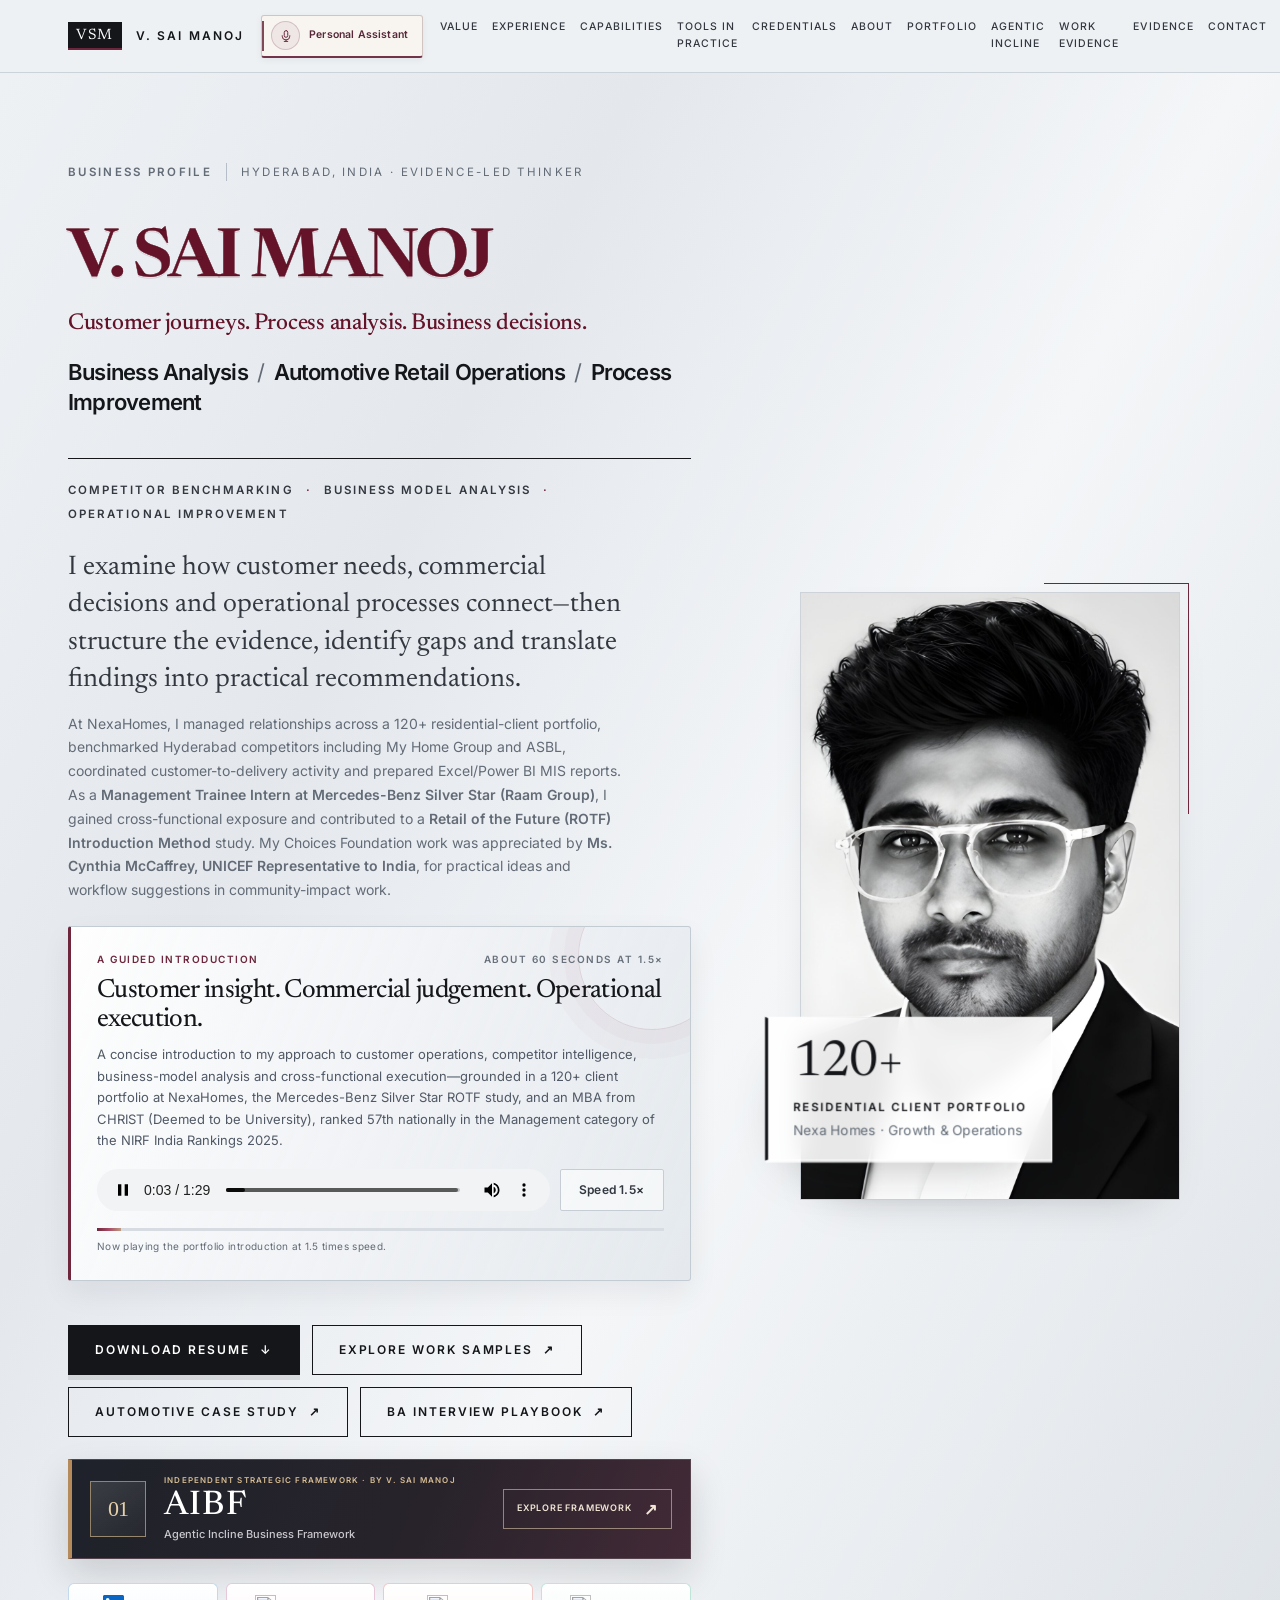
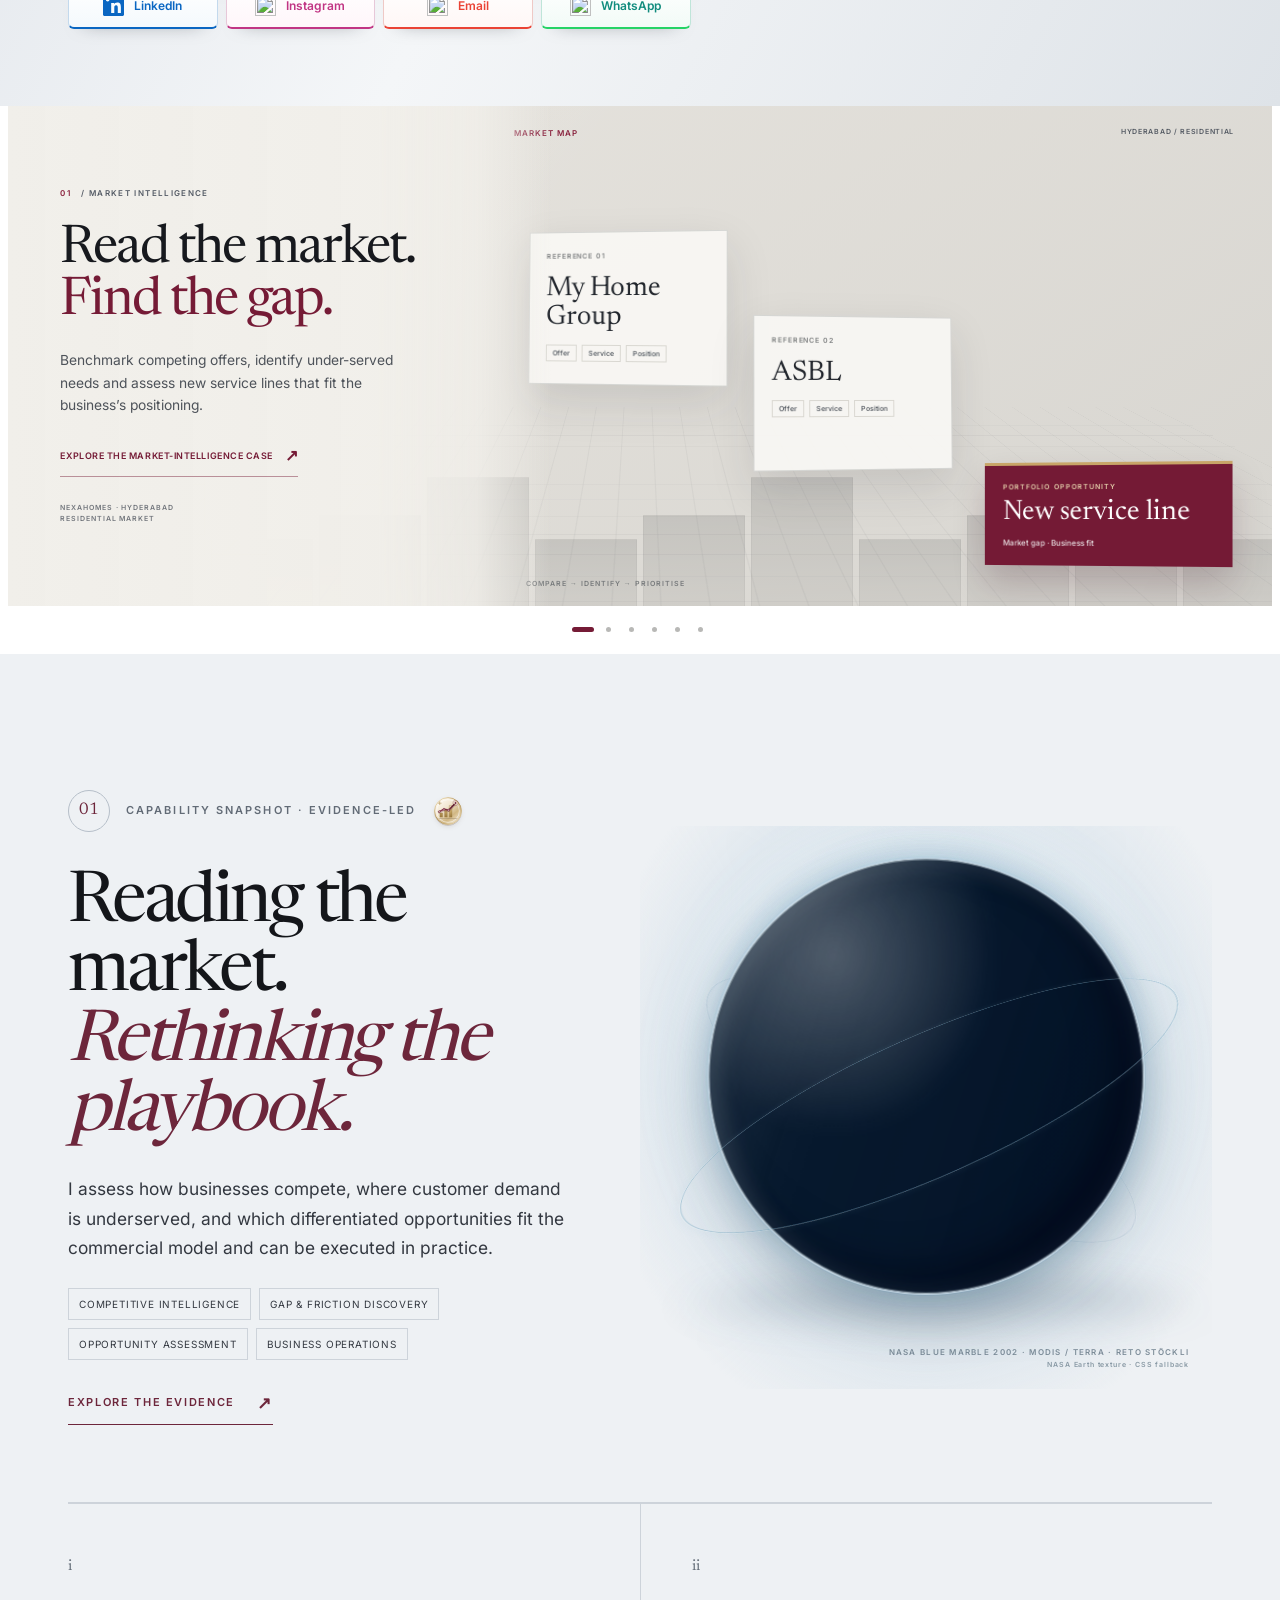
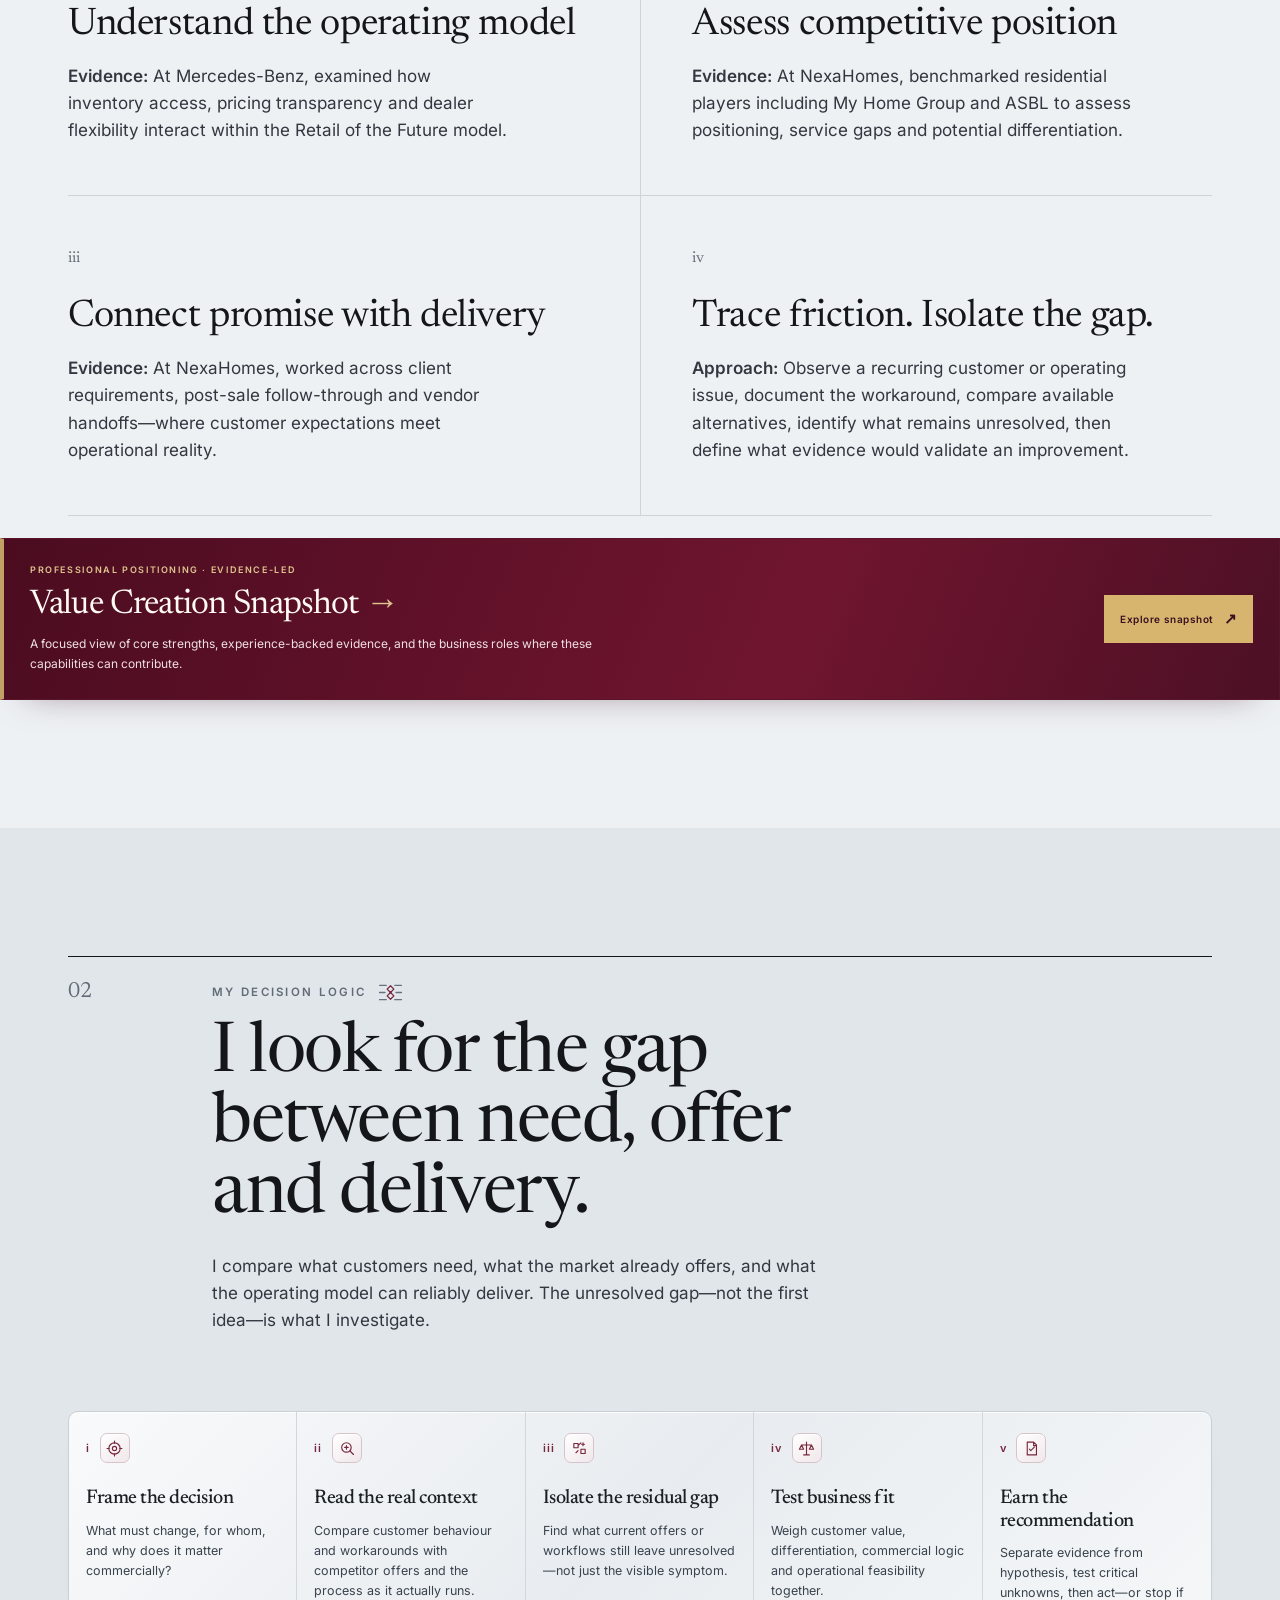
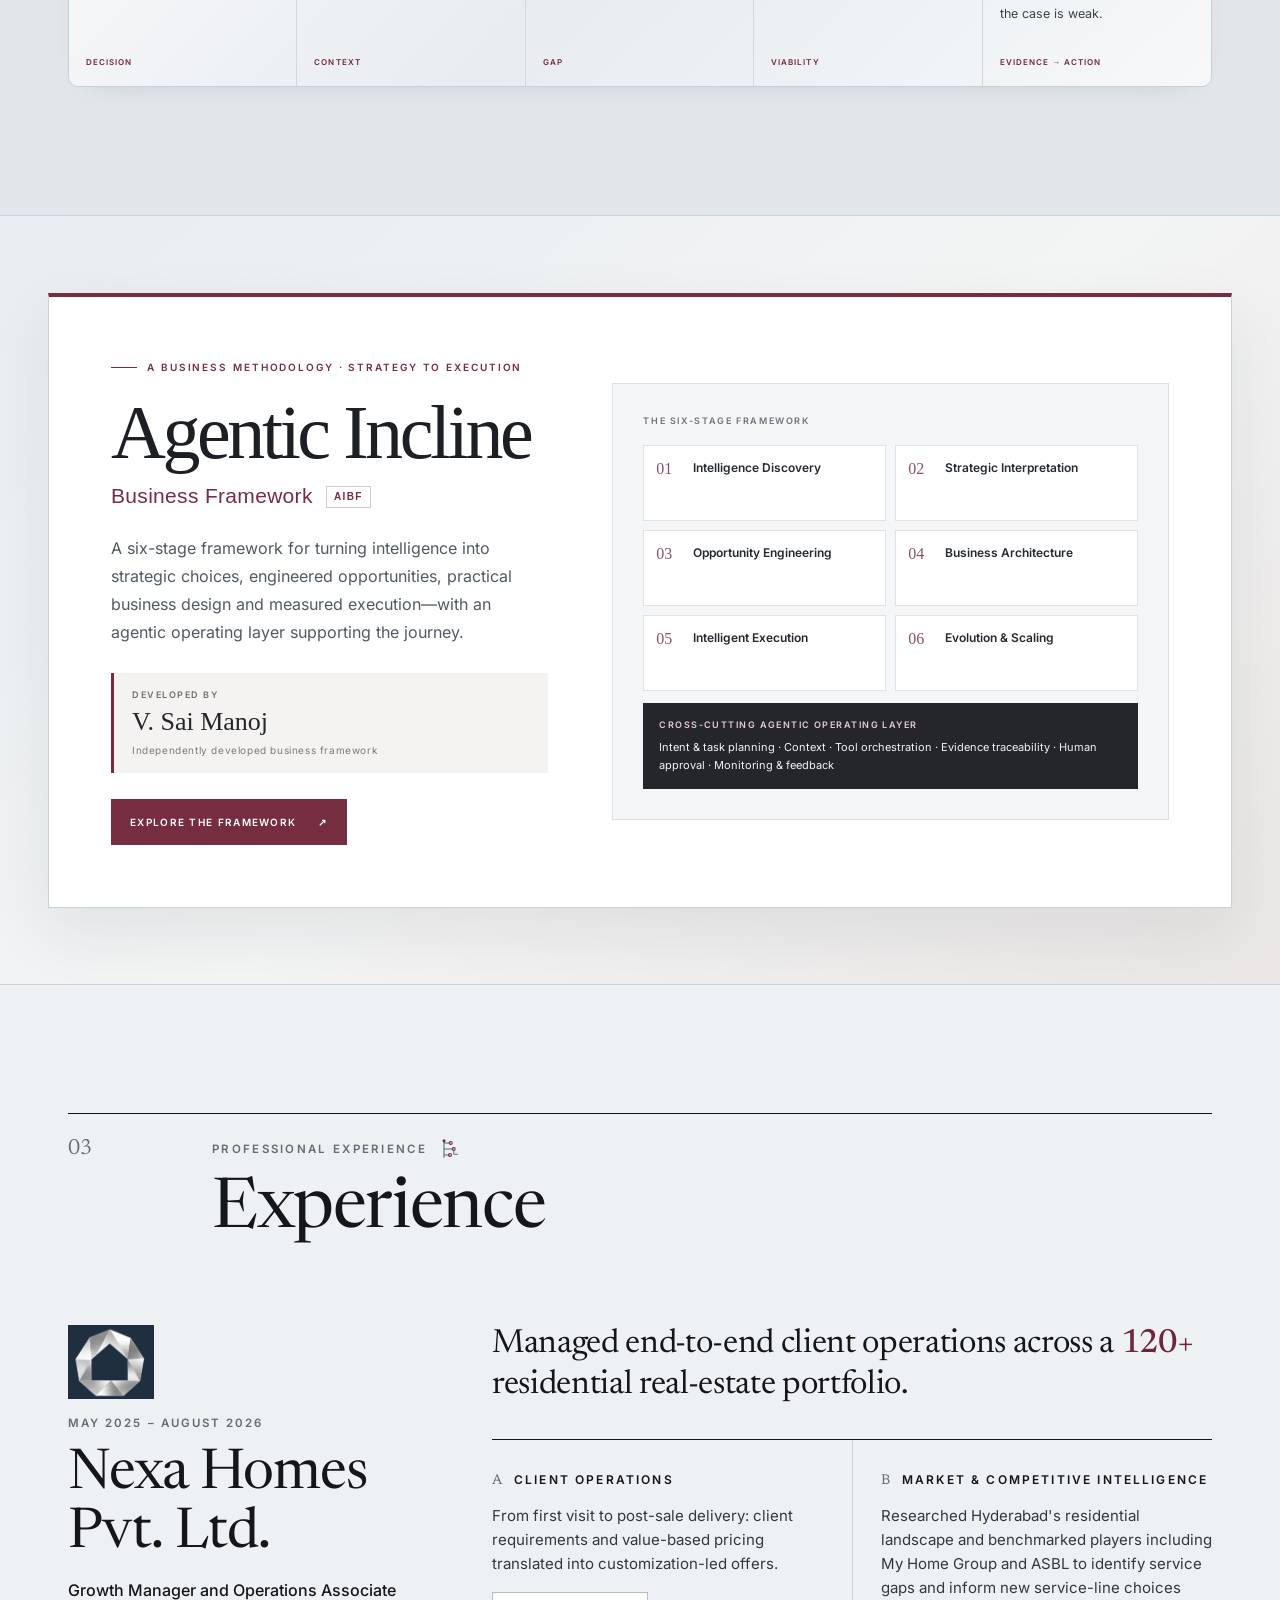
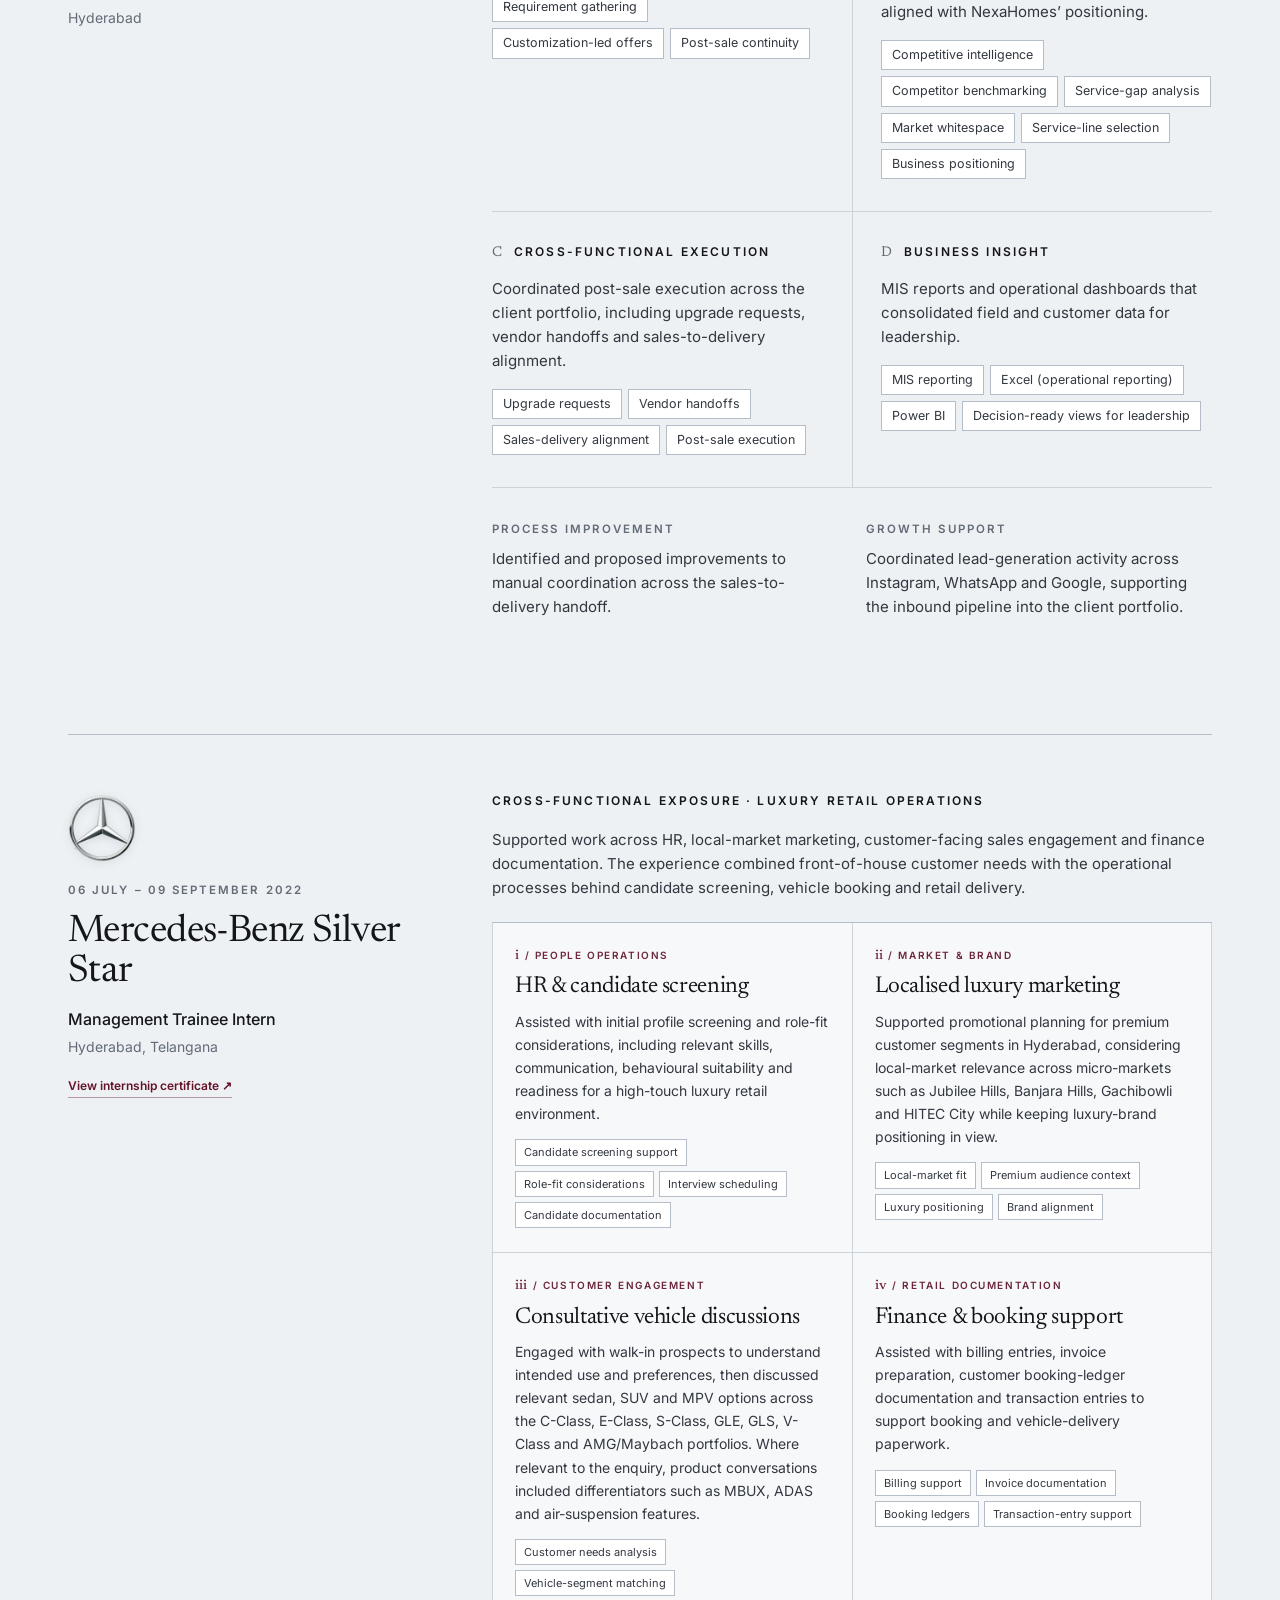
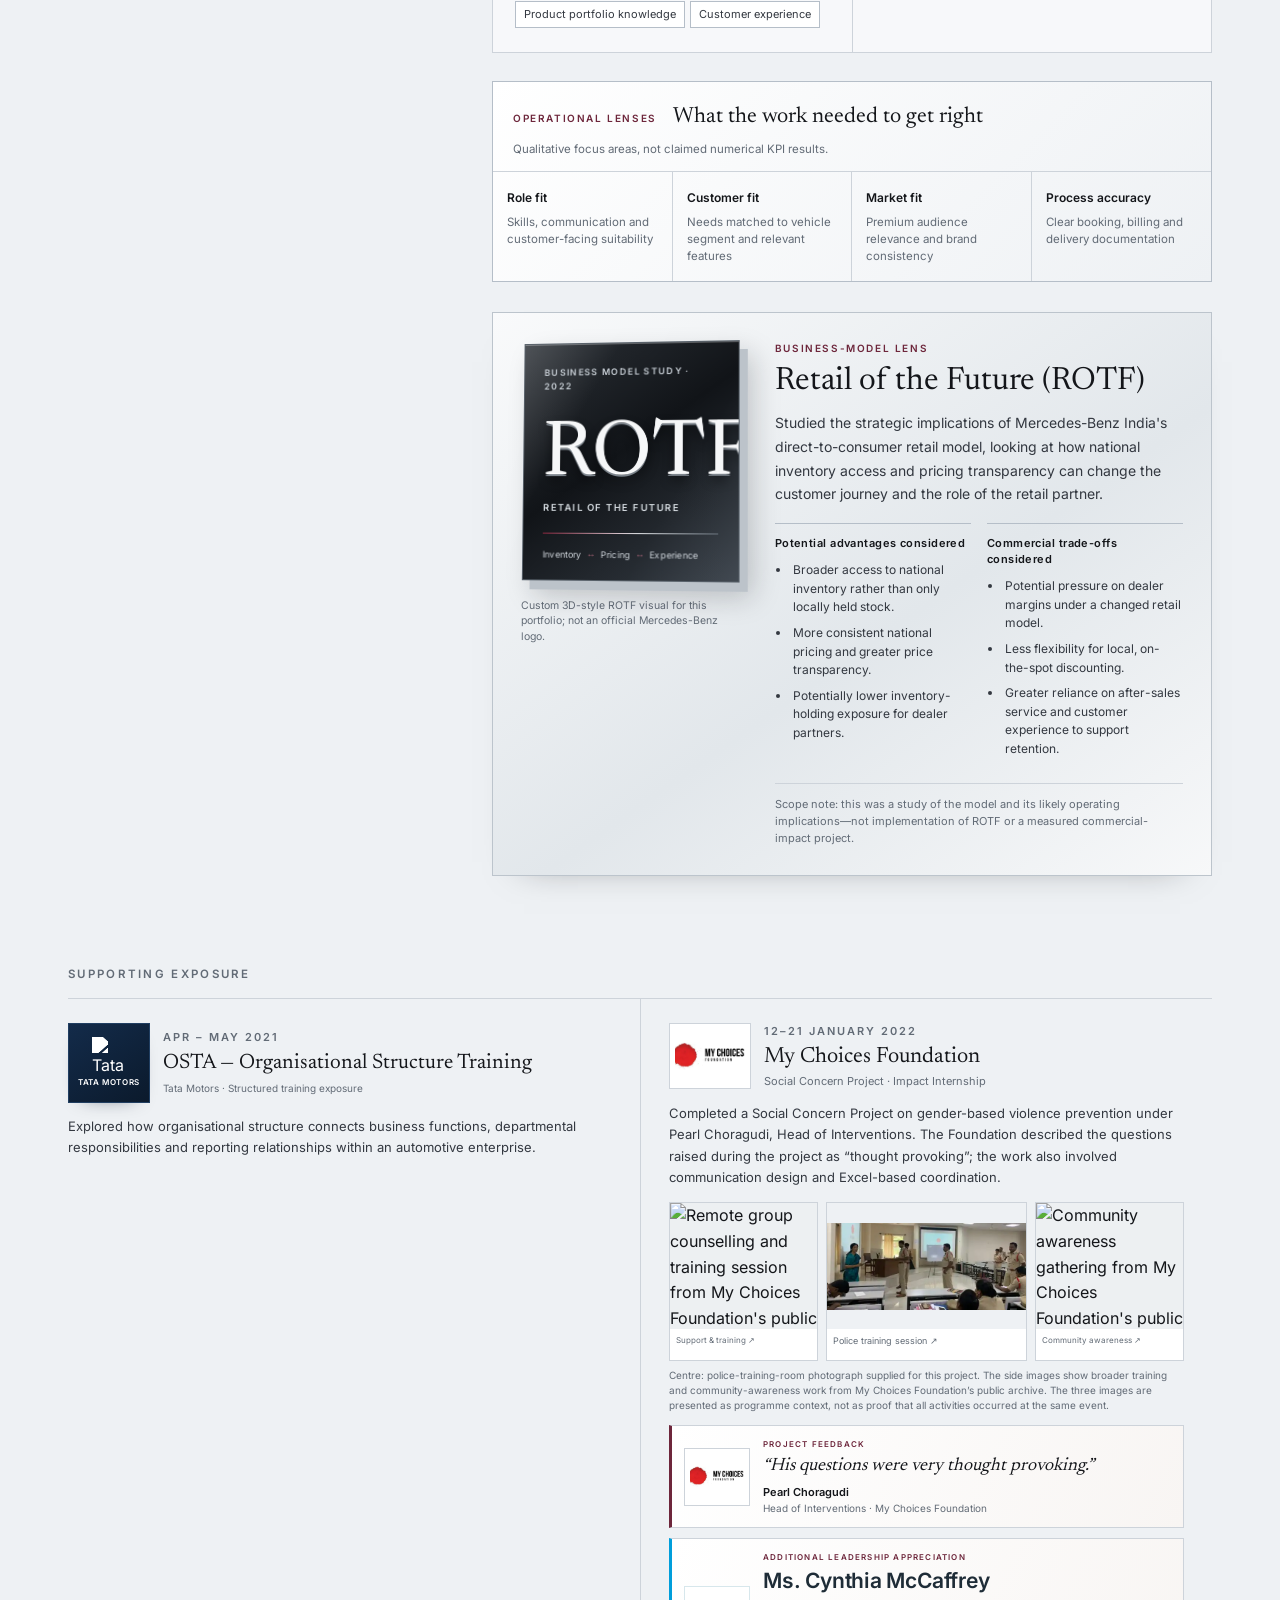
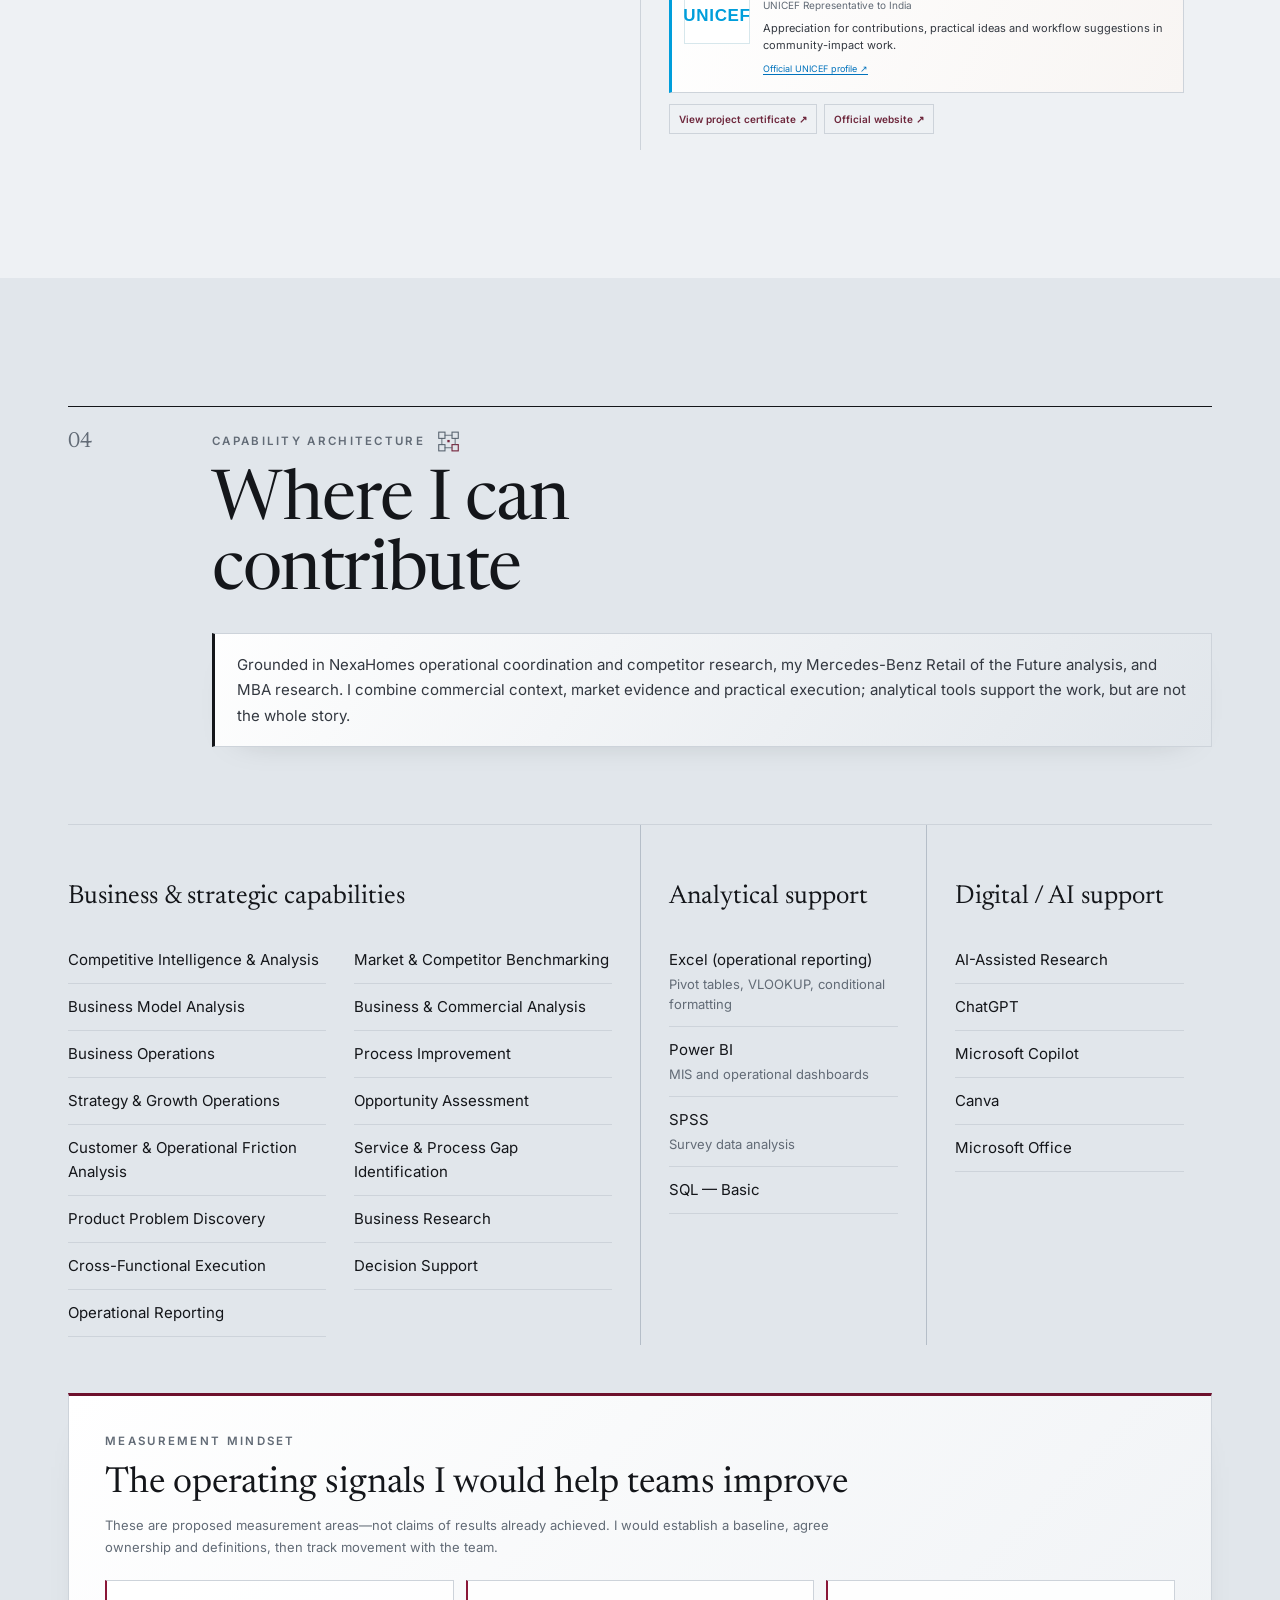
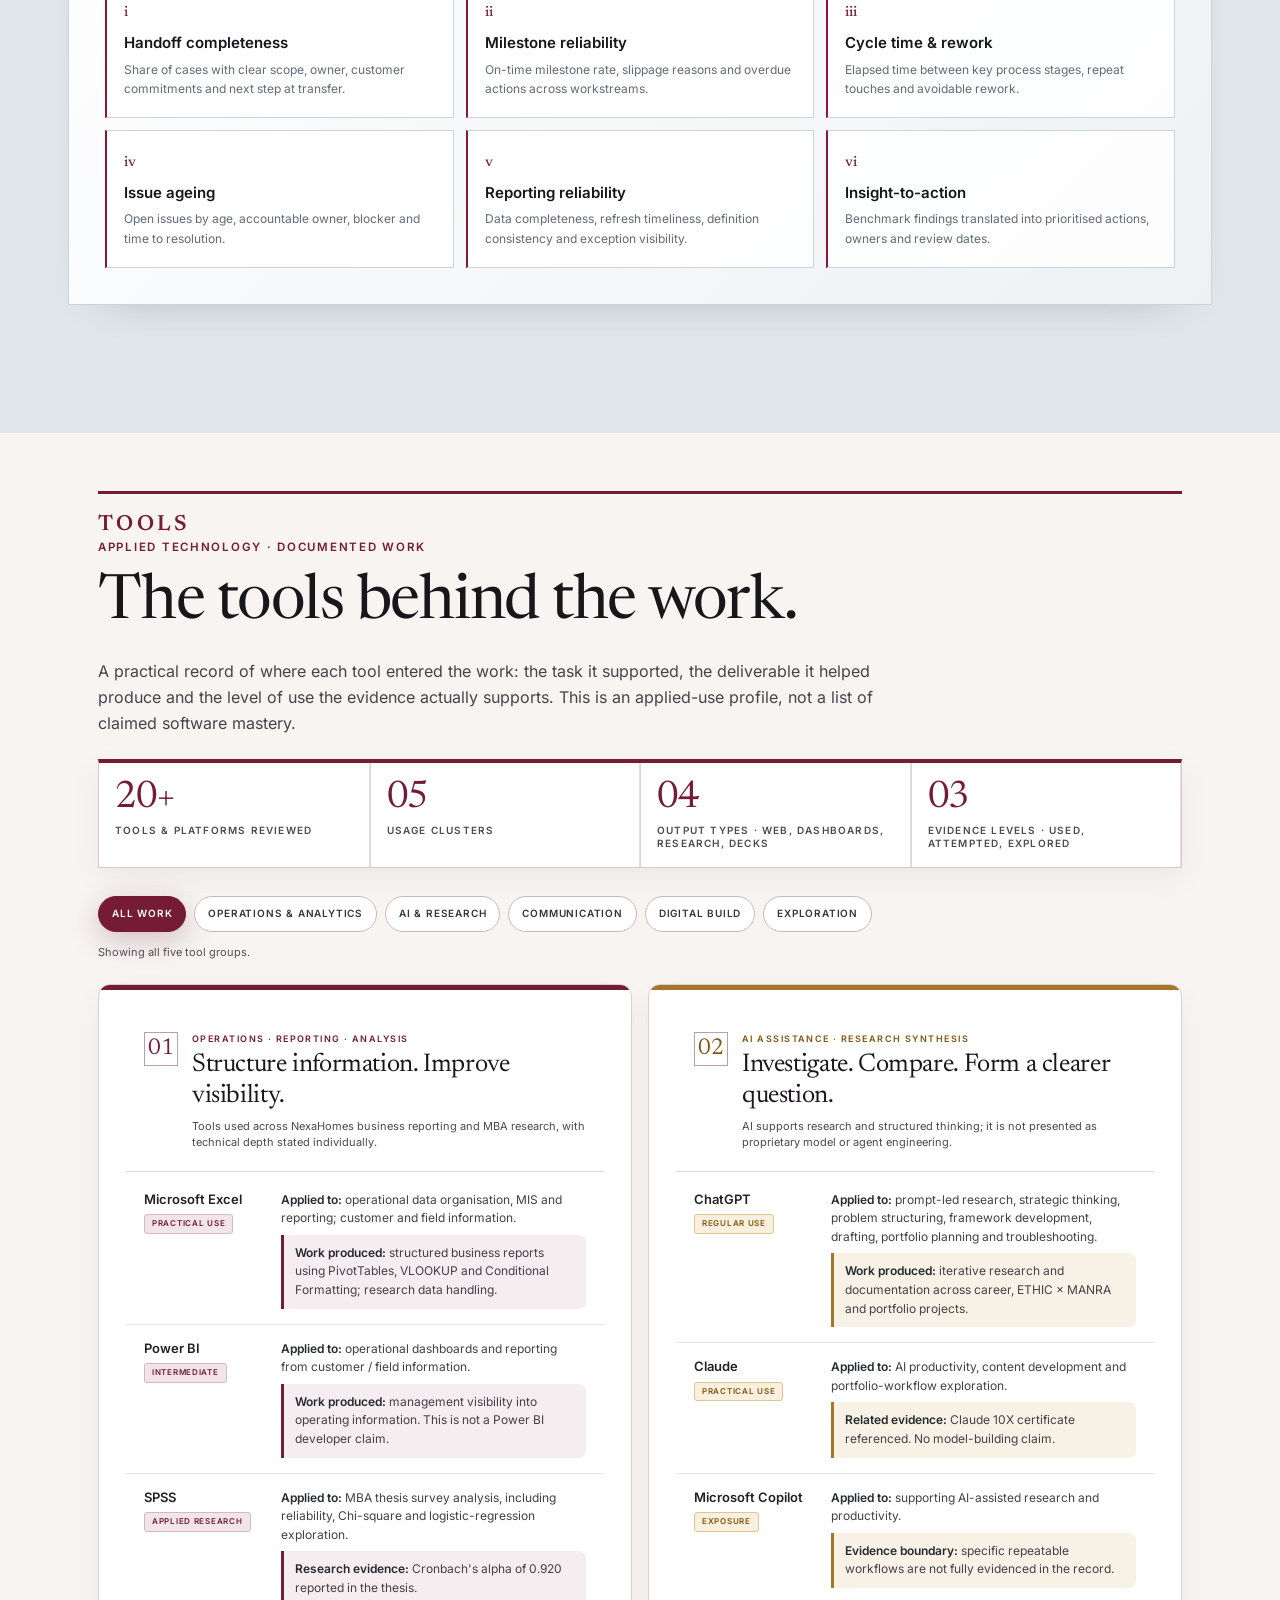
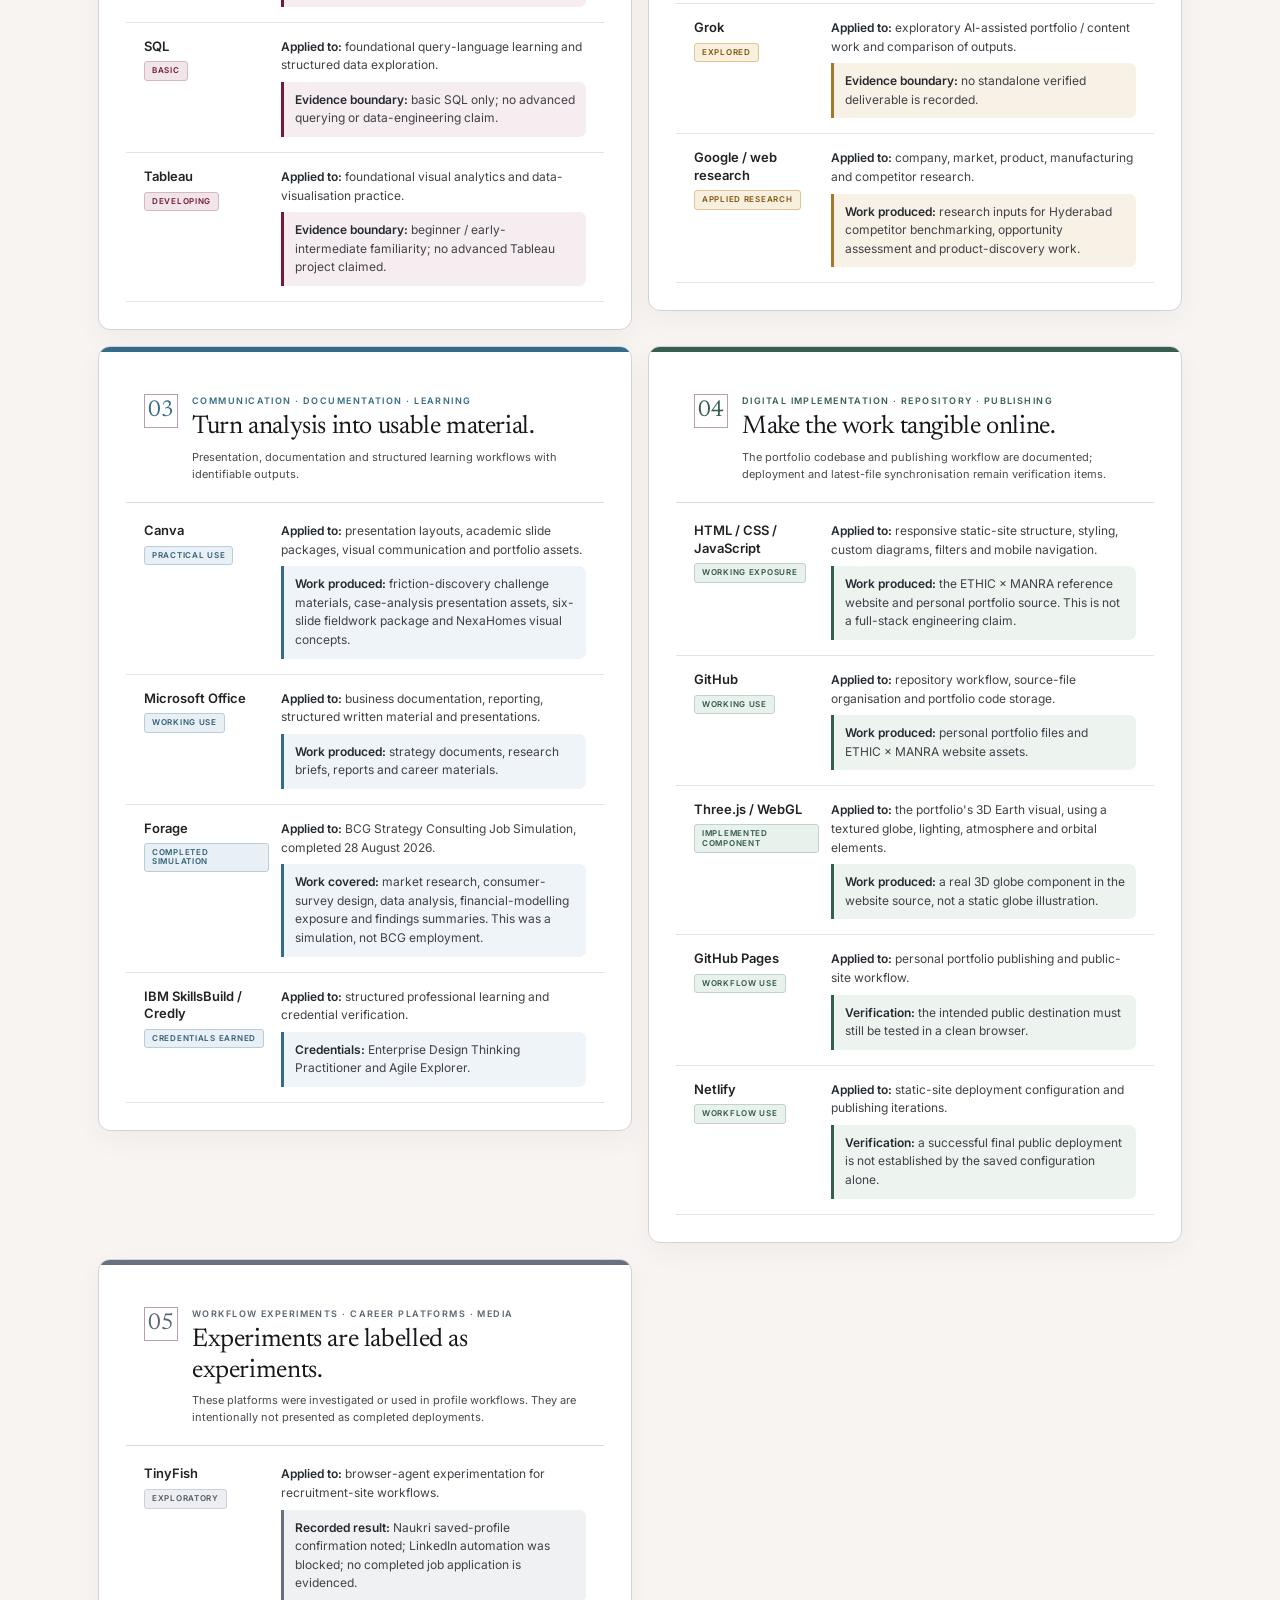
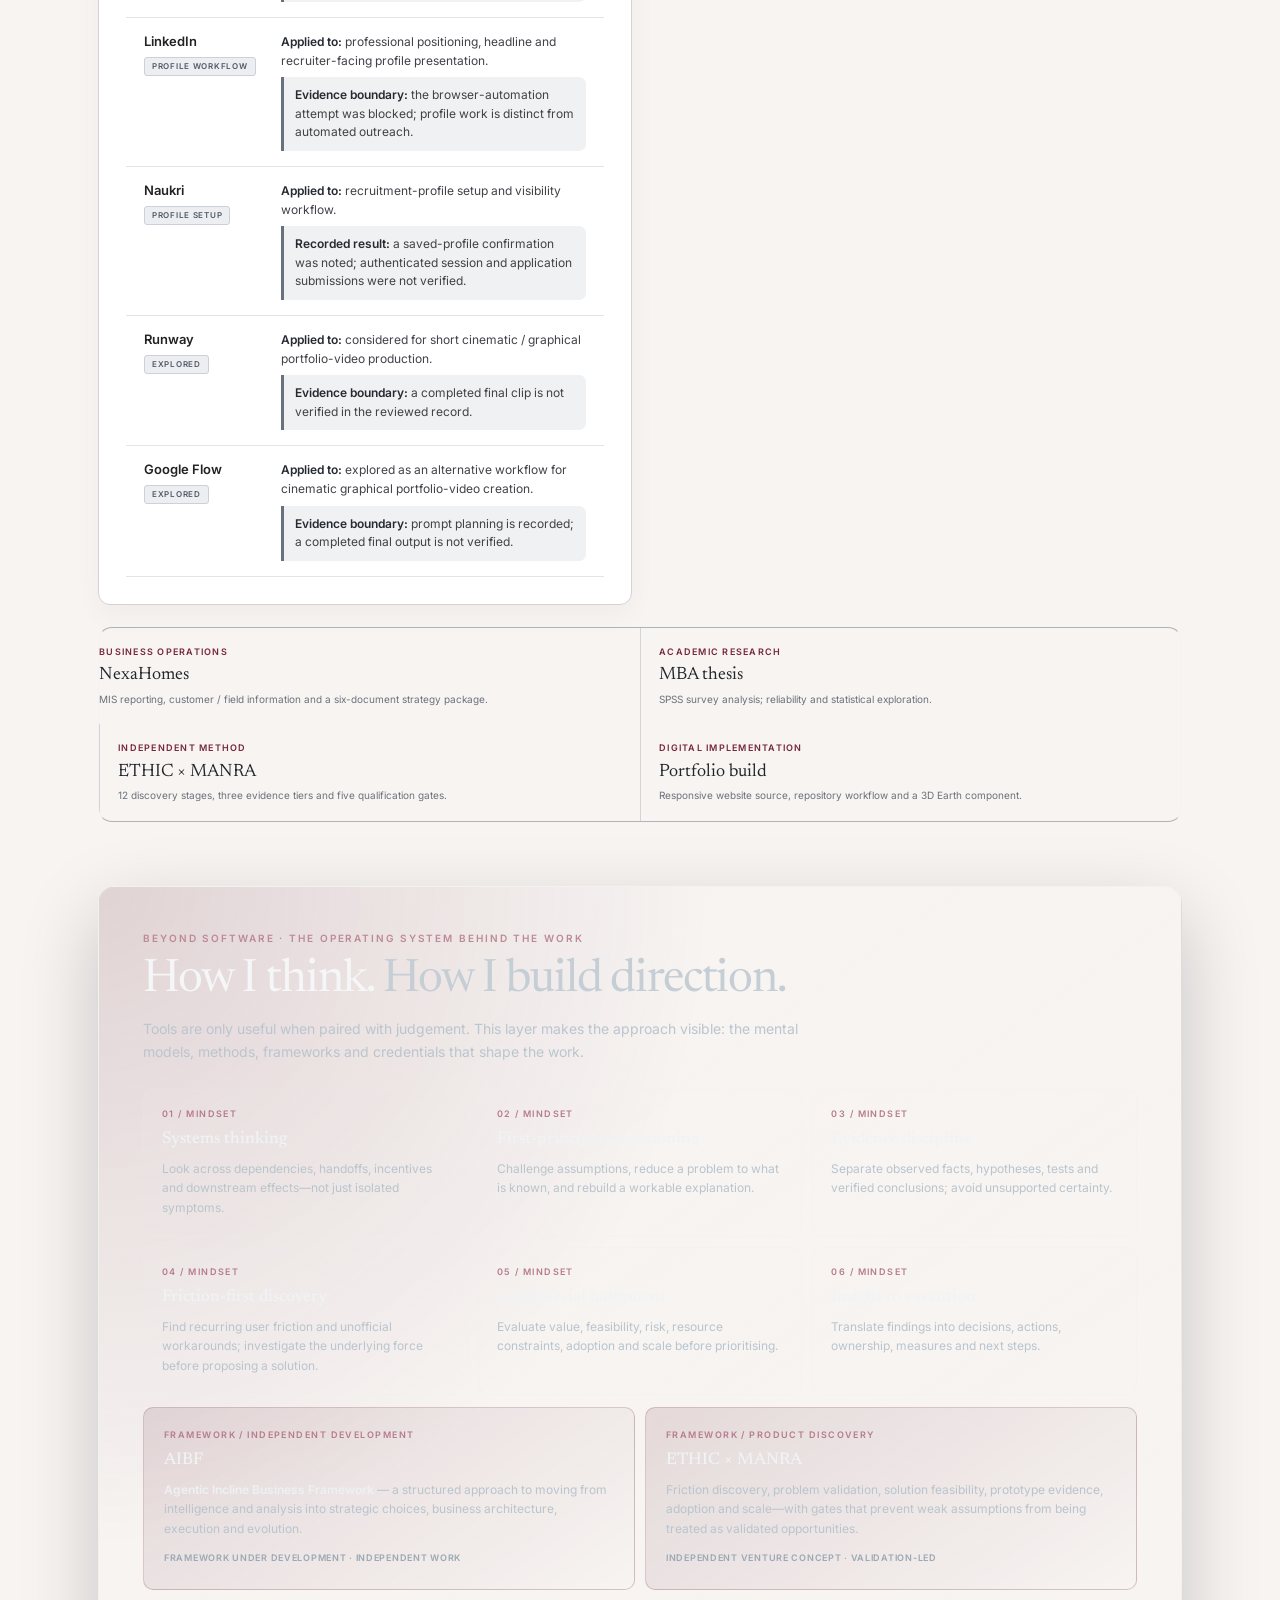
==== commit 9d2ec9fb: "Load weighted Tech Intelligence color hierarchy" ====
--- a/index.html
+++ b/index.html
@@ -3940,6 +3940,7 @@
 
   <link rel="stylesheet" href="/tools-evidence.css?v=20261120-01">
 <link rel="stylesheet" href="/tools-cinematic.css?v=20261120-layout-06">
+<link rel="stylesheet" href="/tools-weighted.css?v=20261120-weighted-01">
 </head>
 <body>
   <a class="skip" href="index.html#main">Skip to content</a>
--- a/tools-weighted.css
+++ b/tools-weighted.css
@@ -0,0 +1,47 @@
+/* Tech Intelligence — weighted color system */
+#tools.tools-practice{background:#f7f4f2!important;color:#17171b!important;padding:58px 0!important}
+#tools.tools-practice>.wrap{width:min(calc(100% - 32px),1180px)!important;margin:auto!important}
+#tools.tools-practice .section-head{display:block!important;border-top:3px solid #751b36!important;padding-top:18px!important;margin-bottom:28px!important}
+#tools.tools-practice .section-num,#tools.tools-practice .section-kicker{color:#751b36!important;font-weight:800!important;letter-spacing:.15em!important}
+#tools.tools-practice .section-title{color:#17171b!important;font-size:clamp(34px,5vw,62px)!important;line-height:1.05!important}
+#tools.tools-practice .section-lede{color:#45444a!important;font-size:16px!important;line-height:1.65!important;max-width:800px!important}
+#tools.tools-practice .tools-intro{display:grid!important;grid-template-columns:1fr!important;gap:22px!important}
+#tools.tools-practice .tools-stats{display:grid!important;grid-template-columns:repeat(4,minmax(0,1fr))!important;background:#fff!important;border:1px solid #d5c9cd!important;border-top:4px solid #751b36!important;box-shadow:0 10px 28px #25151b0d!important}
+#tools.tools-practice .tools-stat{padding:16px!important;border-right:1px solid #e5dfe2!important}
+#tools.tools-practice .tools-stat strong{color:#751b36!important;font-size:clamp(27px,3vw,38px)!important}
+#tools.tools-practice .tools-stat span{color:#4c4a50!important;font-weight:700!important;font-size:10px!important}
+#tools.tools-practice .tools-toolbar{display:flex!important;flex-wrap:wrap!important;gap:8px!important;margin:26px 0 12px!important}
+#tools.tools-practice .tool-filter{background:#fff!important;color:#35343a!important;border:1px solid #c9b9bf!important;font-weight:700!important}
+#tools.tools-practice .tool-filter[aria-pressed=true]{background:#751b36!important;color:#fff!important;border-color:#751b36!important}
+#tools.tools-practice .tool-filter-status{color:#514d53!important}
+#tools.tools-practice .tool-cluster-grid{display:grid!important;grid-template-columns:repeat(2,minmax(0,1fr))!important;gap:16px!important}
+#tools.tools-practice .tool-cluster{background:#fff!important;border:1px solid #d8d1d4!important;border-radius:12px!important;box-shadow:0 9px 28px #20161a0a!important;overflow:hidden!important;backdrop-filter:none!important}
+#tools.tools-practice .tool-cluster:before{height:5px!important;opacity:1!important;background:#751b36!important}
+#tools.tools-practice .tool-cluster-head{display:grid!important;grid-template-columns:38px minmax(0,1fr)!important;gap:10px!important;padding:20px 18px!important;border-bottom:1px solid #ded8db!important}
+#tools.tools-practice .tool-cluster-index{color:#751b36!important;font-size:23px!important}
+#tools.tools-practice .tool-cluster-kicker{color:#751b36!important;font-weight:800!important}
+#tools.tools-practice .tool-cluster-head h3{color:#19171b!important;font-size:clamp(21px,2vw,28px)!important;line-height:1.2!important}
+#tools.tools-practice .tool-cluster-summary{color:#4b4950!important}
+#tools.tools-practice .tool-entry{display:grid!important;grid-template-columns:minmax(125px,.32fr) minmax(0,1fr)!important;gap:12px!important;padding:15px 18px!important;border-bottom:1px solid #e8e2e5!important}
+#tools.tools-practice .tool-entry-name h4{color:#222!important;font-weight:800!important}
+#tools.tools-practice .tool-state{display:inline-block!important;margin-top:5px!important;padding:4px 7px!important;background:#f1e5e9!important;color:#751b36!important;border:1px solid #d6b8c3!important;border-radius:3px!important;font-weight:800!important}
+#tools.tools-practice .tool-entry-copy,#tools.tools-practice .tool-entry-copy p{color:#424148!important;font-size:12px!important;line-height:1.55!important}
+#tools.tools-practice .tool-entry-output{background:#f5edf0!important;border-left:3px solid #751b36!important;padding:9px 11px!important;margin-top:7px!important}
+/* Weight colors: core = burgundy, applied/support = amber, foundational = slate */
+#tools.tools-practice .tool-cluster:nth-child(2):before{background:#a47729!important}
+#tools.tools-practice .tool-cluster:nth-child(2) .tool-cluster-index,#tools.tools-practice .tool-cluster:nth-child(2) .tool-cluster-kicker{color:#80560f!important}
+#tools.tools-practice .tool-cluster:nth-child(2) .tool-state{background:#f8efdf!important;color:#80560f!important;border-color:#dfc58f!important}
+#tools.tools-practice .tool-cluster:nth-child(2) .tool-entry-output{background:#f8f1e5!important;border-left-color:#a47729!important}
+#tools.tools-practice .tool-cluster:nth-child(3):before{background:#356b88!important}
+#tools.tools-practice .tool-cluster:nth-child(3) .tool-cluster-index,#tools.tools-practice .tool-cluster:nth-child(3) .tool-cluster-kicker{color:#356b88!important}
+#tools.tools-practice .tool-cluster:nth-child(3) .tool-state{background:#e8f0f5!important;color:#315f79!important;border-color:#b7cedc!important}
+#tools.tools-practice .tool-cluster:nth-child(3) .tool-entry-output{background:#eef4f7!important;border-left-color:#356b88!important}
+#tools.tools-practice .tool-cluster:nth-child(4):before{background:#355f50!important}
+#tools.tools-practice .tool-cluster:nth-child(4) .tool-cluster-index,#tools.tools-practice .tool-cluster:nth-child(4) .tool-cluster-kicker{color:#355f50!important}
+#tools.tools-practice .tool-cluster:nth-child(4) .tool-state{background:#e9f1ed!important;color:#31594b!important;border-color:#bfd3c8!important}
+#tools.tools-practice .tool-cluster:nth-child(4) .tool-entry-output{background:#edf4f0!important;border-left-color:#355f50!important}
+#tools.tools-practice .tool-cluster:nth-child(5):before{background:#69717e!important}
+#tools.tools-practice .tool-cluster:nth-child(5) .tool-cluster-index,#tools.tools-practice .tool-cluster:nth-child(5) .tool-cluster-kicker{color:#596371!important}
+#tools.tools-practice .tool-cluster:nth-child(5) .tool-state{background:#eceef1!important;color:#525b68!important;border-color:#cbd1d8!important}
+#tools.tools-practice .tool-cluster:nth-child(5) .tool-entry-output{background:#f0f1f3!important;border-left-color:#69717e!important}
+@media(max-width:760px){#tools.tools-practice{padding:42px 0!important}#tools.tools-practice .tools-stats{grid-template-columns:repeat(2,minmax(0,1fr))!important}#tools.tools-practice .tool-cluster-grid{grid-template-columns:1fr!important}#tools.tools-practice .tool-entry{grid-template-columns:1fr!important;gap:6px!important}#tools.tools-practice .tool-cluster-head{padding:17px 14px!important}#tools.tools-practice .tool-entry{padding:13px 14px!important}}
